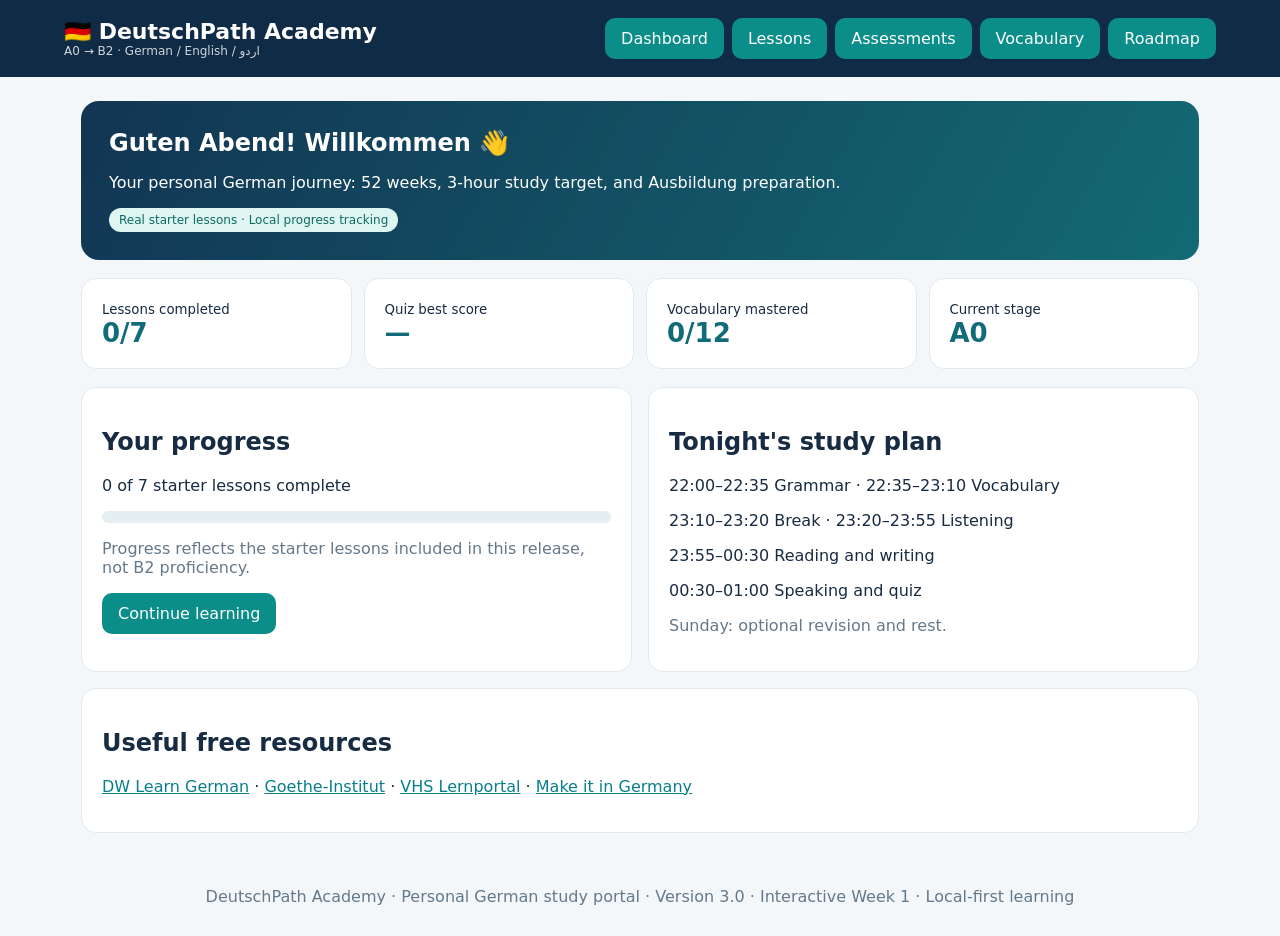
==== index.html @ 5d455af6 "Add files via upload Upgrade DeutschPath Academy to Version 3.0" ====
<!doctype html><html lang="en"><head><meta charset="UTF-8"><meta name="viewport" content="width=device-width,initial-scale=1"><meta name="theme-color" content="#102b46"><title>DeutschPath Academy</title><link rel="manifest" href="manifest.webmanifest"><style>
:root{font-family:Inter,system-ui,Arial,sans-serif;color:#172b42;background:#f3f7fa}*{box-sizing:border-box}body{margin:0}header{background:#102b46;color:white;padding:18px 5%;display:flex;justify-content:space-between;align-items:center;gap:12px;flex-wrap:wrap}header b{font-size:22px}nav{display:flex;gap:8px;flex-wrap:wrap}button,select{font:inherit}button{border:0;background:#0b8d89;color:white;border-radius:10px;padding:11px 16px;cursor:pointer}button:hover{filter:brightness(.92)}button.secondary{background:#e7f0f5;color:#173c56}main{max-width:1150px;margin:24px auto;padding:0 16px}.hero{background:linear-gradient(120deg,#123553,#136a74);color:white;padding:28px;border-radius:18px}.hero h1{margin:0 0 8px}.stats{display:grid;grid-template-columns:repeat(4,1fr);gap:12px;margin:18px 0}.stat,.panel{background:white;border:1px solid #e2eaf0;border-radius:15px;padding:20px}.stat strong{font-size:26px;display:block;color:#116b78}.muted{color:#64798b}.layout{display:grid;grid-template-columns:1fr 1fr;gap:16px}.lesson{background:white;padding:20px;border-radius:14px;margin:12px 0;border:1px solid #dce7ec}.lesson.done{border-left:6px solid #10a17f}.tag{display:inline-block;background:#dff5f1;color:#0c6964;border-radius:20px;padding:5px 10px;font-size:12px}.question{border-top:1px solid #dce7ec;padding:16px 0}.option{display:block;margin:7px 0;background:#f0f5f8;padding:10px;border-radius:8px;cursor:pointer}.option input{margin-right:10px}.hidden{display:none}.progress{background:#e5eef1;border-radius:10px;overflow:hidden;height:12px}.progress>div{background:#12a39a;height:100%;transition:width .3s}.cards{display:grid;grid-template-columns:repeat(2,1fr);gap:12px}.card{border:1px solid #dae7ed;border-radius:12px;padding:15px;background:white}footer{text-align:center;padding:30px;color:#64798b}a{color:#087e8c}input[type=text]{padding:10px;border:1px solid #bacbd5;border-radius:8px;width:100%} @media(max-width:700px){.stats{grid-template-columns:repeat(2,1fr)}.layout,.cards{grid-template-columns:1fr}header{padding:15px}nav button{padding:9px}main{margin:12px auto}}

.lesson-card{display:flex;justify-content:space-between;align-items:center;gap:16px;flex-wrap:wrap}.lesson-card p{max-width:680px}.lesson-detail{background:#fff;border:1px solid #dce7ec;border-radius:18px;padding:clamp(16px,3vw,34px);margin-top:18px}.detail-nav{display:flex;gap:10px;justify-content:space-between;flex-wrap:wrap}.learning-tabs{display:flex;gap:8px;flex-wrap:wrap;margin:22px 0}.learning-tabs button{background:#e8f1f4;color:#123553}.learning-tabs button.active{background:#0b8d89;color:#fff}.learning-pane{display:none}.learning-pane.active{display:block}.sound-grid{display:grid;grid-template-columns:repeat(auto-fit,minmax(155px,1fr));gap:12px}.sound-card{border:1px solid #dce7ec;border-radius:12px;padding:15px;background:#f8fbfc}.sound-card h3{font-size:27px;margin:3px 0}.learning-table{width:100%;border-collapse:collapse}.learning-table th,.learning-table td{border-bottom:1px solid #e1ebef;padding:12px;text-align:left}.exercise{border:1px solid #dce7ec;border-radius:12px;padding:16px;margin:14px 0}.exercise.correct{border-color:#13966f;background:#f0faf5}.exercise.incorrect{border-color:#d09b53;background:#fffaf0}.exercise label{display:block;padding:9px;margin-top:6px;background:#f2f6f8;border-radius:8px}.feedback{font-size:14px;margin-top:10px}.writing-box{width:100%;min-height:120px;padding:14px;border:1px solid #b7cad3;border-radius:10px;font:inherit}.status-box{background:#eaf6f4;border-radius:12px;padding:16px;margin:14px 0}.small{font-size:13px}.detail-progress{display:flex;gap:10px;align-items:center;flex-wrap:wrap}button:disabled{opacity:.5;cursor:not-allowed}button:focus-visible,a:focus-visible,input:focus-visible,textarea:focus-visible{outline:3px solid #f2ae4a;outline-offset:2px}
</style></head><body><header><div><b>🇩🇪 DeutschPath Academy</b><div style="font-size:12px;opacity:.8">A0 → B2 · German / English / اردو</div></div><nav><button data-page="dashboard">Dashboard</button><button data-page="lessons">Lessons</button><button data-page="quiz">Assessments</button><button data-page="vocab">Vocabulary</button><button data-page="roadmap">Roadmap</button></nav></header><main><section class="hero"><h1>Guten Abend! Willkommen 👋</h1><p>Your personal German journey: 52 weeks, 3-hour study target, and Ausbildung preparation.</p><span class="tag">Real starter lessons · Local progress tracking</span></section><div class="stats"><div class="stat"><small>Lessons completed</small><strong id="completed">0</strong></div><div class="stat"><small>Quiz best score</small><strong id="score">—</strong></div><div class="stat"><small>Vocabulary mastered</small><strong id="words">0</strong></div><div class="stat"><small>Current stage</small><strong>A0</strong></div></div><section id="dashboard" class="page"><div class="layout"><div class="panel"><h2>Your progress</h2><p id="progressLabel"></p><div class="progress"><div id="progressBar"></div></div><p class="muted">Progress reflects the starter lessons included in this release, not B2 proficiency.</p><button data-page="lessons">Continue learning</button></div><div class="panel"><h2>Tonight's study plan</h2><p>22:00–22:35 Grammar · 22:35–23:10 Vocabulary</p><p>23:10–23:20 Break · 23:20–23:55 Listening</p><p>23:55–00:30 Reading and writing</p><p>00:30–01:00 Speaking and quiz</p><p class="muted">Sunday: optional revision and rest.</p></div></div><div class="panel" style="margin-top:16px"><h2>Useful free resources</h2><p><a href="https://learngerman.dw.com/" target="_blank" rel="noopener">DW Learn German</a> · <a href="https://www.goethe.de/" target="_blank" rel="noopener">Goethe-Institut</a> · <a href="https://deutsch.vhs-lernportal.de/" target="_blank" rel="noopener">VHS Lernportal</a> · <a href="https://www.make-it-in-germany.com/en/" target="_blank" rel="noopener">Make it in Germany</a></p></div></section><section id="lessons" class="page hidden"><h2>Starter course · A0</h2><p class="muted">Seven interactive Week 1 lessons with German–English–Urdu explanations, audio, graded practice and writing assignments.</p><div id="lessonList"></div></section><section id="day1" class="page hidden"><div id="day1Content"></div></section><section id="quiz" class="page hidden"><div class="panel"><h2>A0 checkpoint assessment</h2><p>Choose an answer for each question. The platform grades your answers and saves your best result locally.</p><div id="quizList"></div><button id="grade">Grade assessment</button><p id="result" role="status"></p></div></section><section id="vocab" class="page hidden"><h2>Vocabulary flashcards</h2><p>Mark words mastered as you practice. Your progress is saved on this device.</p><div id="vocabList" class="cards"></div></section><section id="roadmap" class="page hidden"><h2>52-week learning roadmap</h2><p class="muted">This is a planned syllabus. Only the seven Week 1 A0 lessons are implemented in this starter release.</p><div id="roadmapList" class="cards"></div><div class="panel" style="margin-top:16px"><h3>Export / import progress</h3><button id="export">Download progress backup</button> <label class="secondary">Restore backup <input id="import" type="file" accept="application/json"></label><p class="muted">No account or cloud sync yet. Use backups to move progress between devices.</p></div></section></main><footer>DeutschPath Academy · Personal German study portal · Version 3.0 · Interactive Week 1 · Local-first learning</footer><script>
const lessons=[
{title:'Alphabet and pronunciation',goal:'Recognize German letters and special sounds.',body:'German has 26 basic letters plus Ä, Ö, Ü and ß. The letter W is pronounced approximately like English V; V often sounds like F. Practice: A (ah), B (beh), C (tseh), D (deh).',examples:[['Äpfel','Apples','سیب'],['Straße','Street','سڑک'],['Über','Over / about','کے بارے میں']],task:'Read each word aloud five times. Write Ä, Ö, Ü and ß.'},
{title:'Greetings and introductions',goal:'Greet someone and introduce yourself.',body:'Use Guten Morgen in the morning, Guten Tag during the day, and Guten Abend in the evening. Ich heiße means “my name is”. Wie heißen Sie? is a polite way to ask someone’s name.',examples:[['Guten Morgen!','Good morning!','صبح بخیر'],['Ich heiße Ahmad.','My name is Ahmad.','میرا نام احمد ہے'],['Wie geht es Ihnen?','How are you? (formal)','آپ کیسے ہیں؟']],task:'Write a four-line dialogue using a greeting, name and farewell.'},
{title:'Numbers 0–20',goal:'Understand and say basic numbers.',body:'German numbers: null 0, eins 1, zwei 2, drei 3, vier 4, fünf 5, sechs 6, sieben 7, acht 8, neun 9, zehn 10, elf 11, zwölf 12, dreizehn 13, vierzehn 14, fünfzehn 15, sechzehn 16, siebzehn 17, achtzehn 18, neunzehn 19, zwanzig 20.',examples:[['eins','One','ایک'],['zehn','Ten','دس'],['zwanzig','Twenty','بیس']],task:'Count from zero to twenty aloud and write five random numbers in German.'},
{title:'Personal pronouns and sein',goal:'Form simple statements using “to be”.',body:'Pronouns: ich (I), du (you informal), er (he), sie (she), es (it), wir (we), ihr (you plural informal), sie (they), Sie (you formal). Sein: ich bin, du bist, er/sie/es ist, wir sind, ihr seid, sie/Sie sind.',examples:[['Ich bin Student.','I am a student.','میں طالب علم ہوں'],['Du bist hier.','You are here.','تم یہاں ہو'],['Wir sind bereit.','We are ready.','ہم تیار ہیں']],task:'Write six sentences with different forms of sein.'},
{title:'Haben and simple sentences',goal:'Use haben to describe possession.',body:'Haben: ich habe, du hast, er/sie/es hat, wir haben, ihr habt, sie/Sie haben. In a normal statement, the conjugated verb usually occupies the second position.',examples:[['Ich habe ein Buch.','I have a book.','میرے پاس ایک کتاب ہے'],['Wir haben Zeit.','We have time.','ہمارے پاس وقت ہے'],['Hast du einen Stift?','Do you have a pen?','کیا تمہارے پاس قلم ہے؟']],task:'Describe five things you have. Then turn two statements into questions.'},
{title:'Basic questions and daily practice',goal:'Ask basic questions and respond.',body:'Wer = who; Was = what; Wo = where; Woher = from where; Wie = how. In a W-question the question word comes first and the conjugated verb usually second.',examples:[['Wo wohnst du?','Where do you live?','تم کہاں رہتے ہو؟'],['Ich wohne in Pakistan.','I live in Pakistan.','میں پاکستان میں رہتا ہوں'],['Woher kommst du?','Where are you from?','تم کہاں سے ہو؟']],task:'Record yourself answering five questions. Write your answers and review them.'}
];
const words=[['Hallo','Hello','ہیلو'],['Danke','Thank you','شکریہ'],['Bitte','Please / you’re welcome','براہ کرم'],['Ja','Yes','ہاں'],['Nein','No','نہیں'],['Buch','Book','کتاب'],['Wasser','Water','پانی'],['Haus','House','گھر'],['Familie','Family','خاندان'],['Arbeit','Work','کام'],['Heute','Today','آج'],['Morgen','Tomorrow / morning','کل / صبح']];
const questions=[['What does “Guten Abend” mean?',['Good morning','Good evening','Good night'],1],['What is “Ich bin” in English?',['I have','I am','You are'],1],['Which word means “where”?',['Wo','Wer','Wie'],0],['What is the German word for twenty?',['zwölf','zehn','zwanzig'],2],['Choose the correct form: Wir ___ Zeit.',['hat','haben','hast'],1],['What does “Danke” mean?',['Please','Thank you','Goodbye'],1],['Which is the polite “you”?',['du','ihr','Sie'],2],['What is “Buch”?',['Book','Water','House'],0],['Choose the correct form: Du ___ hier.',['bist','bin','sind'],0],['What does “Woher kommst du?” ask?',['Your age','Your origin','Your name'],1]];
const roadmap=[['A0','Weeks 1–2','Sounds, alphabet, greetings, numbers'],['A1','Weeks 3–12','Present tense, cases, routine conversations'],['A2','Weeks 13–24','Past tense, dative, daily independence'],['B1','Weeks 25–38','Complex clauses, opinions, workplace German'],['B2','Weeks 39–52','Argumentation, formal language, mock exams']];
const KEY='deutschpath-progress-v1';let state;try{state=JSON.parse(localStorage.getItem(KEY))||{}}catch{state={}};state.done=Array.isArray(state.done)?state.done:[];state.mastered=Array.isArray(state.mastered)?state.mastered:[];state.best=Number(state.best)||0;function save(){localStorage.setItem(KEY,JSON.stringify(state));renderStats()};function renderStats(){document.getElementById('completed').textContent=state.done.length+'/'+lessons.length;document.getElementById('score').textContent=state.best?state.best+'%':'—';document.getElementById('words').textContent=state.mastered.length+'/'+words.length;document.getElementById('progressLabel').textContent=state.done.length+' of '+lessons.length+' starter lessons complete';document.getElementById('progressBar').style.width=(state.done.length/lessons.length*100)+'%'};
function show(page){document.querySelectorAll('.page').forEach(el=>el.classList.toggle('hidden',el.id!==page));window.scrollTo(0,0)}document.querySelectorAll('[data-page]').forEach(b=>b.addEventListener('click',()=>show(b.dataset.page)));
function speakGerman(text,slow=false){if(!('speechSynthesis'in window)){alert('German speech is unavailable in this browser. Try Chrome or Edge.');return}speechSynthesis.cancel();let u=new SpeechSynthesisUtterance(text);u.lang='de-DE';u.rate=slow?.65:.85;let voices=speechSynthesis.getVoices();let german=voices.find(v=>v.lang.toLowerCase().startsWith('de'));if(german)u.voice=german;speechSynthesis.speak(u)}
function bindSpeak(root=document){root.querySelectorAll('[data-speak]').forEach(b=>b.onclick=()=>speakGerman(b.dataset.speak,b.dataset.slow==='1'))}
function renderLessons(){document.getElementById('lessonList').innerHTML=lessons.map((l,i)=>`<article class="lesson lesson-card ${state.done.includes(i)?'done':''}"><div><span class="tag">Day ${i+1}</span><h3>${l.title}</h3><p class="muted">${l.goal}</p><span class="small">${state.done.includes(i)?'✓ Completed':'Not yet completed'}</span></div><button class="open-lesson" data-id="${i}">${'Open interactive lesson'} →</button></article>`).join('');document.querySelectorAll('.open-lesson').forEach(b=>b.onclick=()=>openLesson(Number(b.dataset.id)))}
function openLesson(i){if(i===0){renderDay1();show('day1');return}renderExpandedLesson(i)}
// Week 1 expanded lessons: content, listening, practice and writing.
lessons.push({title:'Week 1 review and mini-exam',goal:'Consolidate alphabet, greetings, numbers, sein, haben and basic questions.',body:'Review all six lessons and test your ability to introduce yourself, count and form simple German questions.',examples:[['Guten Tag! Ich heiße Ahmad.','Good day! My name is Ahmad.','سلام! میرا نام احمد ہے۔'],['Ich bin in Pakistan.','I am in Pakistan.','میں پاکستان میں ہوں۔'],['Ich habe zwei Bücher.','I have two books.','میرے پاس دو کتابیں ہیں۔']],task:'Write an eight-line self-introduction in German and explain two grammar rules.'});
const weekData={
1:{de:'Begrüßungen und Vorstellung',ur:'سلام اور اپنا تعارف',sections:[['Greetings by time','Use Guten Morgen in the morning, Guten Tag during the day, and Guten Abend in the evening. Hallo is informal. Auf Wiedersehen is a formal goodbye.','صبح کے لیے Guten Morgen، دن میں Guten Tag اور شام میں Guten Abend استعمال کریں۔'],['Introducing yourself','Ich heiße Ahmad. means My name is Ahmad. Ich bin Ahmad. means I am Ahmad. Wie heißen Sie? is formal; Wie heißt du? is informal.','Ich heiße کے ذریعے اپنا نام بتائیں۔ Sie رسمی اور du غیر رسمی خطاب ہے۔'],['Mini-dialogue','A: Guten Tag! Wie heißen Sie? B: Ich heiße Ahmad. Und Sie? A: Ich heiße Sara. Auf Wiedersehen!','مکالمہ بلند آواز سے پڑھیں اور اپنے نام کے ساتھ دوبارہ بولیں۔']],samples:[['Guten Morgen!','Good morning!','صبح بخیر'],['Guten Tag!','Good day!','آداب'],['Guten Abend!','Good evening!','شام بخیر'],['Hallo!','Hello!','ہیلو'],['Ich heiße Ahmad.','My name is Ahmad.','میرا نام احمد ہے۔'],['Wie heißen Sie?','What is your name? (formal)','آپ کا نام کیا ہے؟'],['Wie heißt du?','What is your name? (informal)','تمہارا نام کیا ہے؟'],['Auf Wiedersehen!','Goodbye!','خدا حافظ']],questions:[['Which greeting is suitable in the evening?',['Guten Morgen','Guten Abend','Gute Nacht'],1,'Guten Abend is an evening greeting.'],['Which phrase means “My name is…”?',['Ich heiße…','Ich habe…','Wo wohnst du?'],0,'Ich heiße introduces your name.'],['Which is the formal “you”?',['du','ihr','Sie'],2,'Sie is formal and capitalized.'],['Which phrase is a formal goodbye?',['Auf Wiedersehen','Guten Morgen','Danke'],0,'Auf Wiedersehen is a common formal goodbye.'],['What does “Hallo” mean?',['Thank you','Hello','Please'],1,'Hallo means hello.'],['How do you ask a friend their name?',['Wie heißt du?','Wie heißen Sie?','Woher kommen Sie?'],0,'Du is the informal singular form.'],['Which greeting is appropriate in the morning?',['Guten Abend','Guten Morgen','Auf Wiedersehen'],1,'Morgen means morning.'],['What does “Und Sie?” mean?',['And you? (formal)','Where are you?','Who is she?'],0,'Und Sie? politely returns a question.']]},
2:{de:'Zahlen von null bis zwanzig',ur:'صفر سے بیس تک گنتی',sections:[['Numbers 0–10','null, eins, zwei, drei, vier, fünf, sechs, sieben, acht, neun, zehn. Read each word and listen carefully.','صفر سے دس تک الفاظ یاد کریں اور ہر لفظ پانچ بار بولیں۔'],['Numbers 11–20','elf, zwölf, dreizehn, vierzehn, fünfzehn, sechzehn, siebzehn, achtzehn, neunzehn, zwanzig. Note sechzehn and siebzehn omit part of sechs/sieben.','گیارہ سے بیس تک گنتی یاد کریں؛ sechzehn اور siebzehn کی املا پر توجہ دیں۔'],['Using numbers','Ich habe zwei Bücher. (I have two books.) Ich bin zwanzig Jahre alt. (I am twenty years old.) Do not use the age example as a statement about your own age.','اعداد کو جملوں میں استعمال کریں، مثلاً دو کتابیں۔']],samples:[['null','zero','صفر'],['eins','one','ایک'],['zwei','two','دو'],['drei','three','تین'],['fünf','five','پانچ'],['zehn','ten','دس'],['zwölf','twelve','بارہ'],['sechzehn','sixteen','سولہ'],['siebzehn','seventeen','سترہ'],['zwanzig','twenty','بیس']],questions:[['What is German for zero?',['null','eins','zehn'],0,'Null is zero.'],['What is German for two?',['drei','zwei','vier'],1,'Zwei is two.'],['What does zwölf mean?',['eleven','twelve','twenty'],1,'Zwölf means twelve.'],['Which is German for sixteen?',['sechszehn','sechzehn','siebzehn'],1,'The correct spelling is sechzehn.'],['Which is German for seventeen?',['siebzehn','siebenzehn','sechzehn'],0,'The correct spelling is siebzehn.'],['What does fünf mean?',['four','five','six'],1,'Fünf means five.'],['Which word means twenty?',['zwölf','zwanzig','zehn'],1,'Zwanzig means twenty.'],['What does “Ich habe zwei Bücher” mean?',['I have two books','I am two years old','I see two books'],0,'Zwei means two and habe means have.']]},
3:{de:'Personalpronomen und sein',ur:'ضمائر اور فعل sein',sections:[['Personal pronouns','ich = I, du = you (informal singular), er = he, sie = she, es = it, wir = we, ihr = you (informal plural), sie = they, Sie = you (formal).','ich میں، du تم، er وہ (مذکر)، sie وہ (مونث)، wir ہم، Sie آپ (رسمی)۔'],['Conjugating sein','ich bin, du bist, er/sie/es ist, wir sind, ihr seid, sie/Sie sind. The verb changes according to the subject.','sein کا مطلب ہونا ہے؛ فاعل بدلنے پر فعل کی شکل بھی بدلتی ہے۔'],['Word order','In a normal statement the conjugated verb usually comes second: Ich bin hier. Wir sind bereit. In yes/no questions the verb comes first: Bist du hier?','عام جملے میں فعل عموماً دوسری جگہ اور ہاں/نہیں کے سوال میں پہلے آتا ہے۔']],samples:[['Ich bin hier.','I am here.','میں یہاں ہوں۔'],['Du bist bereit.','You are ready.','تم تیار ہو۔'],['Er ist Student.','He is a student.','وہ طالب علم ہے۔'],['Sie ist Lehrerin.','She is a teacher.','وہ استانی ہے۔'],['Wir sind hier.','We are here.','ہم یہاں ہیں۔'],['Ihr seid müde.','You (plural) are tired.','تم سب تھکے ہوئے ہو۔'],['Sie sind freundlich.','You are friendly. (formal)','آپ خوش اخلاق ہیں۔']],questions:[['Ich ___ hier.',['bist','bin','sind'],1,'Ich takes bin.'],['Du ___ müde.',['bist','ist','bin'],0,'Du takes bist.'],['Wir ___ bereit.',['sind','seid','ist'],0,'Wir takes sind.'],['Ihr ___ hier.',['sind','seid','bist'],1,'Ihr takes seid.'],['Er ___ Student.',['bin','bist','ist'],2,'Er takes ist.'],['What does “ich” mean?',['I','you','we'],0,'Ich means I.'],['Which is formal you?',['Sie','du','ihr'],0,'Capitalized Sie is formal you.'],['Which is correct?',['Ich bist hier.','Ich bin hier.','Ich sind hier.'],1,'Ich bin is the correct conjugation.']]},
4:{de:'Haben und einfache Sätze',ur:'فعل haben اور آسان جملے',sections:[['Conjugating haben','ich habe, du hast, er/sie/es hat, wir haben, ihr habt, sie/Sie haben. Haben means to have.','haben کا مطلب پاس ہونا ہے: ich habe = میرے پاس ہے؛ du hast = تمہارے پاس ہے۔'],['Objects and articles','Ich habe ein Buch. (I have a book.) Ich habe einen Stift. (I have a pen.) Masculine ein changes to einen in the accusative.','Buch کے ساتھ ein جبکہ Stift کے ساتھ einen استعمال ہوتا ہے کیونکہ Stift مذکر ہے۔'],['Yes/no questions','Hast du Zeit? (Do you have time?) Haben Sie ein Buch? (Do you have a book? formal). Put the conjugated verb first.','ہاں یا نہیں کے سوال میں فعل پہلے آتا ہے: Hast du Zeit?']],samples:[['Ich habe ein Buch.','I have a book.','میرے پاس کتاب ہے۔'],['Du hast Zeit.','You have time.','تمہارے پاس وقت ہے۔'],['Er hat ein Auto.','He has a car.','اس کے پاس گاڑی ہے۔'],['Wir haben Wasser.','We have water.','ہمارے پاس پانی ہے۔'],['Ihr habt Bücher.','You all have books.','تم سب کے پاس کتابیں ہیں۔'],['Hast du einen Stift?','Do you have a pen?','کیا تمہارے پاس قلم ہے؟'],['Haben Sie Zeit?','Do you have time? (formal)','کیا آپ کے پاس وقت ہے؟']],questions:[['Ich ___ ein Buch.',['hast','habe','hat'],1,'Ich takes habe.'],['Du ___ Zeit.',['hast','hat','haben'],0,'Du takes hast.'],['Er ___ ein Auto.',['habe','hat','habt'],1,'Er takes hat.'],['Wir ___ Wasser.',['haben','habt','hat'],0,'Wir takes haben.'],['Ihr ___ Bücher.',['haben','habt','hast'],1,'Ihr takes habt.'],['Which asks “Do you have time?”',['Du hast Zeit.','Hast du Zeit?','Zeit du hast?'],1,'Yes/no questions begin with the conjugated verb.'],['Which article fits: einen ___?',['Buch','Stift','Wasser'],1,'Stift is masculine; accusative einen Stift.'],['What does haben mean?',['to be','to have','to live'],1,'Haben means to have.']]},
5:{de:'W-Fragen und Alltag',ur:'سوالیہ الفاظ اور روزمرہ گفتگو',sections:[['Question words','Wer = who; Was = what; Wo = where; Woher = from where; Wie = how. W-questions start with the question word.','Wer کون، Was کیا، Wo کہاں، Woher کہاں سے، Wie کیسے۔'],['Question word order','Wo wohnst du? (Where do you live?) Woher kommst du? (Where do you come from?) The conjugated verb normally follows the question word.','سوالیہ لفظ کے بعد عموماً فعل آتا ہے، پھر فاعل: Wo wohnst du?'],['Short answers','Ich wohne in Pakistan. Ich komme aus Pakistan. Mir geht es gut. Use wohnen for residence and kommen aus for origin.','رہائش کے لیے wohnen اور تعلق/اصل کے لیے kommen aus استعمال کریں۔']],samples:[['Wer bist du?','Who are you?','تم کون ہو؟'],['Was ist das?','What is that?','یہ کیا ہے؟'],['Wo wohnst du?','Where do you live?','تم کہاں رہتے ہو؟'],['Woher kommst du?','Where are you from?','تم کہاں سے ہو؟'],['Wie geht es dir?','How are you? (informal)','تم کیسے ہو؟'],['Ich wohne in Pakistan.','I live in Pakistan.','میں پاکستان میں رہتا ہوں۔'],['Ich komme aus Pakistan.','I come from Pakistan.','میرا تعلق پاکستان سے ہے۔'],['Mir geht es gut.','I am well.','میں خیریت سے ہوں۔']],questions:[['Which means “where”?',['Wer','Wo','Wie'],1,'Wo means where.'],['Which means “who”?',['Wer','Was','Woher'],0,'Wer means who.'],['Which asks about origin?',['Wo wohnst du?','Woher kommst du?','Wie geht es dir?'],1,'Woher means from where.'],['Which means “what”?',['Was','Wer','Wie'],0,'Was means what.'],['Which is the correct question?',['Wo du wohnst?','Wo wohnst du?','Wohnst wo du?'],1,'Question word, verb, then subject.'],['What does wohnen mean?',['to come','to live','to have'],1,'Wohnen means to live/reside.'],['Which answers “Woher kommst du?”',['Ich komme aus Pakistan.','Ich habe ein Buch.','Ich bin müde.'],0,'Kommen aus expresses origin.'],['What does “Mir geht es gut” mean?',['I am well','I am hungry','I live here'],0,'This is a common response to how are you.']]},
6:{de:'Wiederholung und Wochenprüfung',ur:'ہفتہ وار دہرائی اور امتحان',sections:[['Week 1 review','Review letters Ä Ö Ü ß, greetings, numbers 0–20, pronouns, sein, haben and W-questions. Revisit any previous lesson where your score was below 75%.','پہلے چھ دن کے تمام اہم موضوعات دہرائیں اور مشکل حصوں کی دوبارہ مشق کریں۔'],['Self-introduction','Practice: Guten Tag. Ich heiße Ahmad. Ich komme aus Pakistan. Ich lerne Deutsch. Wie heißen Sie? Adapt the name and origin to your own facts.','اپنا تعارف جرمن میں بولنے اور لکھنے کی مشق کریں۔'],['Learning reflection','Explain one sound rule, count from zero to twenty, ask three W-questions and make three sentences using sein and haben.','ایک تلفظ کا اصول، گنتی، تین سوالات اور sein/haben کے جملے تیار کریں۔']],samples:[['Guten Tag!','Good day!','آداب'],['Ich lerne Deutsch.','I am learning German.','میں جرمن سیکھ رہا ہوں۔'],['Ich bin bereit.','I am ready.','میں تیار ہوں۔'],['Ich habe Zeit.','I have time.','میرے پاس وقت ہے۔'],['Wie heißen Sie?','What is your name? (formal)','آپ کا نام کیا ہے؟'],['Woher kommst du?','Where are you from?','تم کہاں سے ہو؟'],['zwanzig','twenty','بیس'],['Straße','street','سڑک']],questions:[['Which character is Eszett?',['Ü','ß','Ä'],1,'ß is Eszett.'],['What is “Good evening”?',['Guten Abend','Guten Morgen','Auf Wiedersehen'],0,'Guten Abend means good evening.'],['What is 20 in German?',['zwölf','zwanzig','zehn'],1,'Zwanzig means twenty.'],['Ich ___ hier.',['bist','bin','ist'],1,'Ich bin is correct.'],['Wir ___ Zeit.',['hat','haben','hast'],1,'Wir haben is correct.'],['Which means “from where”?',['Wo','Woher','Wer'],1,'Woher means from where.'],['What does “Ich lerne Deutsch” mean?',['I speak English','I learn German','I have a book'],1,'Lernen means to learn.'],['Which is formal “What is your name?”',['Wie heißen Sie?','Wie heißt du?','Wo wohnst du?'],0,'Wie heißen Sie? is formal.']]}
};
function safeText(t){return String(t).replace(/[&<>"']/g,c=>({'&':'&amp;','<':'&lt;','>':'&gt;','"':'&quot;',"'":'&#39;'}[c]))}
function renderExpandedLesson(i){let l=lessons[i],c=weekData[i],d=state['week1day'+(i+1)]||(state['week1day'+(i+1)]={});
const root=document.getElementById('day1Content');root.innerHTML=`<div class="detail-nav"><button class="secondary" id="backLessons">← All lessons</button><span class="tag">A0 · Week 1 · Day ${i+1}</span></div><div class="lesson-detail"><span class="tag">Interactive lesson · approximately 45–75 minutes</span><h1>${safeText(c.de)}</h1><p class="muted">${safeText(l.title)} · <span lang="ur" dir="rtl">${safeText(c.ur)}</span></p><p><b>Learning objective:</b> ${safeText(l.goal)}</p><p id="dayStatus" class="tag">${state.done.includes(i)?'✓ Previously marked complete':'Lesson in progress'}</p><div class="learning-tabs" role="tablist"><button data-wtab="learn">1. Learn</button><button data-wtab="listen">2. Listen</button><button data-wtab="practice">3. Practice</button><button data-wtab="write">4. Write</button><button data-wtab="results">5. Results</button></div>
<section class="learning-pane" id="w-learn"><h2>Learn · Lernen · سیکھیں</h2>${c.sections.map(([h,en,ur])=>`<div class="sound-card" style="margin-bottom:14px"><h3 style="font-size:19px">${safeText(h)}</h3><p>${safeText(en)}</p><p lang="ur" dir="rtl">${safeText(ur)}</p></div>`).join('')}<button data-next-w="listen">Continue to listening →</button></section>
<section class="learning-pane" id="w-listen"><h2>Listen and repeat · Hören und sprechen</h2><p>Use the German voice buttons. Repeat each word or sentence three times. Voice availability depends on your browser and operating system.</p><div class="sound-grid">${c.samples.map(([de,en,ur])=>`<div class="sound-card"><h3 style="font-size:19px">${safeText(de)}</h3><p>${safeText(en)}</p><p lang="ur" dir="rtl">${safeText(ur)}</p><button class="secondary" data-speak="${safeText(de)}">🔊 Listen</button> <button class="secondary" data-speak="${safeText(de)}" data-slow="1">Slow</button></div>`).join('')}</div><div class="status-box"><b>Speaking task:</b> Record yourself on your phone or speak aloud using at least four examples. This task is self-practice; no automatic pronunciation grade is claimed.</div><button data-next-w="practice">Continue to practice →</button></section>
<section class="learning-pane" id="w-practice"><h2>Knowledge check · Übung</h2><p>Answer all eight questions. A minimum of 6/8 is needed to complete this lesson.</p>${c.questions.map((q,j)=>`<div class="exercise" id="wex${j}"><b>${j+1}. ${safeText(q[0])}</b>${q[1].map((option,k)=>`<label><input type="radio" name="wq${j}" value="${k}"> ${safeText(option)}</label>`).join('')}<div class="feedback" id="wfb${j}" role="status"></div></div>`).join('')}<button id="gradeWeek">Check my answers</button><p id="weekGradeResult" role="status"></p><button class="secondary" data-next-w="write">Continue to writing →</button></section>
<section class="learning-pane" id="w-write"><h2>Writing assignment · Schreiben · تحریری مشق</h2><p><b>Your task:</b> ${safeText(l.task)}</p><p lang="ur" dir="rtl">اپنے الفاظ میں جواب لکھیں۔ کم از کم 30 حروف لکھنا ضروری ہے۔</p><label for="weekWriting">Your written response</label><textarea id="weekWriting" class="writing-box" placeholder="Write German sentences here; you may add English or Urdu notes."></textarea><p class="muted small">Autosaved locally. Your writing is not automatically assessed for correctness.</p><button id="saveWeekWriting">Save assignment</button><p id="weekWritingStatus" role="status"></p><button class="secondary" data-next-w="results">Review results →</button></section>
<section class="learning-pane" id="w-results"><h2>Results and progress</h2><div id="weekSummary" class="status-box"></div><p>Completion requires 6/8 or better and at least 30 characters of saved writing. A previously completed lesson stays completed, including progress imported from Version 2.0.</p><button id="finishWeek">Complete lesson</button> <button class="secondary" id="nextWeek">${i<6?'Next lesson →':'← Back to lessons'}</button><p id="weekFinishMessage" role="status"></p></section></div>`;
root.querySelector('#backLessons').onclick=()=>show('lessons');
function tab(name){root.querySelectorAll('.learning-pane').forEach(el=>el.classList.toggle('active',el.id==='w-'+name));root.querySelectorAll('[data-wtab]').forEach(el=>el.classList.toggle('active',el.dataset.wtab===name));if(name==='results')summary();window.scrollTo(0,0)}
root.querySelectorAll('[data-wtab]').forEach(b=>b.onclick=()=>tab(b.dataset.wtab));root.querySelectorAll('[data-next-w]').forEach(b=>b.onclick=()=>tab(b.dataset.nextW));bindSpeak(root);
const writing=root.querySelector('#weekWriting');writing.value=d.writing||'';let timer;writing.oninput=()=>{clearTimeout(timer);timer=setTimeout(()=>{d.writing=writing.value;save();root.querySelector('#weekWritingStatus').textContent='Draft saved automatically.'},350)};root.querySelector('#saveWeekWriting').onclick=()=>{d.writing=writing.value;save();root.querySelector('#weekWritingStatus').textContent='✓ Assignment saved.'};
root.querySelector('#gradeWeek').onclick=()=>{let answered=0,correct=0;c.questions.forEach((q,j)=>{const selected=root.querySelector(`input[name="wq${j}"]:checked`),fb=root.querySelector('#wfb'+j),box=root.querySelector('#wex'+j);box.classList.remove('correct','incorrect');if(!selected){fb.textContent='Choose an answer.';return}answered++;const ok=Number(selected.value)===q[2];if(ok)correct++;box.classList.add(ok?'correct':'incorrect');fb.textContent=(ok?'✓ Correct. ':'Not quite. Correct: '+q[1][q[2]]+'. ')+q[3]});if(answered<8){root.querySelector('#weekGradeResult').textContent=`Please answer all eight questions (${answered}/8 answered).`;return}d.attempts=Array.isArray(d.attempts)?d.attempts:[];d.attempts.push({score:correct,date:new Date().toISOString()});d.best=Math.max(Number(d.best)||0,correct);save();root.querySelector('#weekGradeResult').textContent=`Score: ${correct}/8 · Best: ${d.best}/8. ${correct>=6?'Threshold reached.':'Review and retry.'}`};
function summary(){root.querySelector('#weekSummary').innerHTML=`<b>Best assessment:</b> ${Number(d.best)||0}/8<br><b>Saved writing:</b> ${(d.writing||'').trim().length} characters<br><b>Attempts:</b> ${(d.attempts||[]).length}<br><b>Completion:</b> ${state.done.includes(i)?'Completed':'Not completed'}`;root.querySelector('#finishWeek').disabled=state.done.includes(i)||Number(d.best)<6||(d.writing||'').trim().length<30}
root.querySelector('#finishWeek').onclick=()=>{if(Number(d.best)<6||(d.writing||'').trim().length<30)return;state.done=[...new Set([...state.done,i])];d.completedAt=new Date().toISOString();save();renderLessons();root.querySelector('#dayStatus').textContent='✓ Completed';root.querySelector('#weekFinishMessage').textContent='✓ Lesson completed!';summary()};root.querySelector('#nextWeek').onclick=()=>i<6?openLesson(i+1):show('lessons');tab('learn');show('day1')}

const day1Questions=[
{q:'Which character represents the German sharp S?',options:['Ä','ß','Ü'],a:1,why:'ß is called Eszett (or scharfes S). It commonly represents a voiceless s sound.'},
{q:'Which is the usual German pronunciation of the letter W in words?',options:['Like English V','Like English W','Like English J'],a:0,why:'German W usually sounds like the English V, as in Wasser.'},
{q:'Which of these is a German umlaut letter?',options:['Ç','Ö','Ñ'],a:1,why:'Ä, Ö and Ü are the three German umlaut letters.'},
{q:'How is the letter Z generally pronounced in German words?',options:['Like English Z','Like ts in cats','Always silent'],a:1,why:'German Z is normally pronounced /ts/, as in Zeit.'},
{q:'Which word means street?',options:['Straße','Äpfel','Über'],a:0,why:'Straße means street; it contains ß.'},
{q:'Which word contains the letter Ü?',options:['Haus','Über','Buch'],a:1,why:'Über starts with Ü and can mean over or about depending on context.'},
{q:'Which German word begins with the vowel sound /a/?',options:['Apfel','Zeit','Wasser'],a:0,why:'Apfel starts with A. Its first vowel is /a/.'},
{q:'Which statement about German V is correct?',options:['It always sounds like English V','It often sounds like English F in native words','It is always silent'],a:1,why:'In many native German words, V sounds like /f/; loanwords can differ.'}
];
function renderDay1(){state.day1=state.day1||{};let d=state.day1;document.getElementById('day1Content').innerHTML=`<div class="detail-nav"><button class="secondary" id="backLessons">← All lessons</button><span class="tag">A0 · Week 1 · Day 1</span></div><div class="lesson-detail"><span class="tag">Full interactive lesson · 60–90 min</span><h1>Das Alphabet und die Aussprache</h1><p class="muted">German Alphabet & Pronunciation · جرمن حروفِ تہجی اور تلفظ</p><p>Learn to recognize the 26 basic German letters, Ä/Ö/Ü, ß and several important sound patterns. Practice by listening, reading, answering questions and writing.</p><div class="detail-progress"><span id="day1Status" class="tag"></span><span class="muted small">Progress is stored in this browser.</span></div><div class="learning-tabs" role="tablist" aria-label="Day 1 learning sections"><button data-tab="theory" class="active">1. Learn</button><button data-tab="sounds">2. Listen</button><button data-tab="practice">3. Practice</button><button data-tab="writing">4. Write</button><button data-tab="finish">5. Results</button></div>
<section id="tab-theory" class="learning-pane active"><h2>1. German alphabet · Das Alphabet</h2><p>German uses the same 26 basic Latin letters as English, plus three umlaut letters (Ä, Ö, Ü) and ß (Eszett). German letter names are not always the same as English letter names.</p><p lang="ur" dir="rtl">جرمن زبان میں انگریزی کی طرح 26 بنیادی حروف ہیں۔ اس کے علاوہ Ä، Ö، Ü اور ß بھی استعمال ہوتے ہیں۔ جرمن حروف کی آوازیں انگریزی سے مختلف ہو سکتی ہیں۔</p><div class="status-box"><b>Remember:</b> A letter's <i>name</i> is not necessarily the sound it makes inside a word. Listen to whole words as well as letter names.</div><div class="sound-grid" id="alphabetGrid"></div><h2>2. Special letters</h2><table class="learning-table"><thead><tr><th>Letter</th><th>English explanation</th><th>اردو وضاحت</th></tr></thead><tbody><tr><td><b>Ä ä</b></td><td>Often similar to the vowel in English “bed”, depending on word and accent.</td><td lang="ur" dir="rtl">عموماً انگریزی لفظ bed کے حرفِ علت جیسی آواز۔</td></tr><tr><td><b>Ö ö</b></td><td>Rounded front vowel: say an “e”-like vowel with rounded lips.</td><td lang="ur" dir="rtl">ہونٹ گول رکھ کر سامنے کی طرف سے آواز نکالیں۔</td></tr><tr><td><b>Ü ü</b></td><td>Rounded front vowel: shape the tongue for “ee” and round your lips.</td><td lang="ur" dir="rtl">زبان سے ای کی آواز بنائیں اور ہونٹ گول کریں۔</td></tr><tr><td><b>ß</b></td><td>Eszett: generally pronounced like an unvoiced “s”; not the English letter B.</td><td lang="ur" dir="rtl">اسے ایس سیٹ کہتے ہیں؛ اس کی آواز عام طور پر س جیسی ہے۔</td></tr></tbody></table><h2>3. Useful spelling rules</h2><div class="cards"><div class="sound-card"><b>W → /v/</b><p>Wasser (water). German W usually sounds like English V.</p></div><div class="sound-card"><b>V → often /f/</b><p>Vater (father). Some loanwords use /v/ instead.</p></div><div class="sound-card"><b>Z → /ts/</b><p>Zeit (time). Hear the “ts” sound at the start.</p></div><div class="sound-card"><b>Sch → /ʃ/</b><p>Schule (school). Similar to English “sh”.</p></div><div class="sound-card"><b>Ei → /aɪ/</b><p>mein (my). Similar to English “eye”.</p></div><div class="sound-card"><b>Ie → /iː/</b><p>Liebe (love). A long “ee”-like sound.</p></div></div><p class="muted">These are beginner-friendly generalizations; real pronunciation also depends on surrounding sounds and the word.</p><button data-next="sounds">Continue to listening →</button></section>
<section id="tab-sounds" class="learning-pane"><h2>Listen and repeat · Hören und wiederholen</h2><p>Tap Listen, repeat each word three times, then use the slower playback to hear difficult sounds. Speech is generated by your browser; voice quality depends on the installed German voice.</p><div id="soundWords" class="sound-grid"></div><h3>Optional microphone practice</h3><p class="muted">Try reading <b>Wasser</b> aloud. If supported, your browser will transcribe your speech. This is not a pronunciation accuracy score.</p><button id="micStart" class="secondary">🎙 Try speech recognition</button><p id="micResult" role="status" class="muted"></p><button data-next="practice">Continue to exercises →</button></section>
<section id="tab-practice" class="learning-pane"><h2>Interactive knowledge check</h2><p>Answer all eight questions. You can retry to improve your score; each attempt is recorded locally.</p><div id="day1Exercises"></div><button id="checkDay1">Check my answers</button><p id="exerciseResult" role="status"></p><button data-next="writing" class="secondary">Continue to writing →</button></section>
<section id="tab-writing" class="learning-pane"><h2>Writing and reflection · Schreiben</h2><p><b>Task:</b> Write Ä, Ö, Ü and ß. Then write at least four German example words (such as Äpfel, Öl, Über, Straße) and explain one pronunciation rule in English or Urdu.</p><p lang="ur" dir="rtl">Ä، Ö، Ü اور ß لکھیں، پھر کم از کم چار جرمن الفاظ اور تلفظ کا ایک اصول انگریزی یا اردو میں بیان کریں۔</p><label for="day1Writing"><b>Your written assignment</b></label><textarea id="day1Writing" class="writing-box" placeholder="Ä, Ö, Ü, ß ..."></textarea><p class="muted small">Saved automatically on this device. Writing is not automatically graded.</p><button id="saveWriting">Save writing</button><p id="writingSaved" role="status"></p><button data-next="finish" class="secondary">Review results →</button></section>
<section id="tab-finish" class="learning-pane"><h2>Day 1 progress and completion</h2><div id="day1Summary" class="status-box"></div><p>To mark Day 1 complete, achieve at least 6/8 (75%) on the interactive check and save an assignment of at least 30 characters. This is an internal learning checkpoint, not a certified language examination.</p><button id="completeDay1">Complete Day 1</button><p id="completionMessage" role="status"></p><button class="secondary" id="returnLessons">← Return to lessons</button></section></div>`;
let letters=[['A','a'],['B','be'],['C','tse'],['D','de'],['E','e'],['F','ef'],['G','ge'],['H','ha'],['I','i'],['J','jot'],['K','ka'],['L','el'],['M','em'],['N','en'],['O','o'],['P','pe'],['Q','ku'],['R','er'],['S','es'],['T','te'],['U','u'],['V','fau'],['W','we'],['X','iks'],['Y','ypsilon'],['Z','tset'],['Ä','ä'],['Ö','ö'],['Ü','ü'],['ß','Eszett']];document.getElementById('alphabetGrid').innerHTML=letters.map(([c,name])=>`<div class="sound-card"><h3>${c}</h3><span class="muted small">Letter name: ${name}</span><br><button class="secondary" data-speak="${c==='ß'?'Eszett':name}">🔊 Hear name</button></div>`).join('');let examples=[['Äpfel','apples','سیب'],['Öl','oil','تیل'],['Über','over / about','اوپر / کے بارے میں'],['Straße','street','سڑک'],['Wasser','water','پانی'],['Vater','father','والد'],['Zeit','time','وقت'],['Schule','school','اسکول'],['mein','my','میرا'],['Liebe','love','محبت']];document.getElementById('soundWords').innerHTML=examples.map(([w,en,ur])=>`<div class="sound-card"><h3>${w}</h3><p>${en} · <span lang="ur" dir="rtl">${ur}</span></p><button class="secondary" data-speak="${w}">🔊 Listen</button> <button class="secondary" data-speak="${w}" data-slow="1">Slow</button></div>`).join('');document.getElementById('day1Exercises').innerHTML=day1Questions.map((q,i)=>`<div class="exercise" id="ex${i}"><b>${i+1}. ${q.q}</b>${q.options.map((o,j)=>`<label><input type="radio" name="day1q${i}" value="${j}"> ${o}</label>`).join('')}<div class="feedback" id="fb${i}" aria-live="polite"></div></div>`).join('');document.getElementById('day1Writing').value=d.writing||'';document.getElementById('day1Status').textContent=state.done.includes(0)?'✓ Day 1 completed':'Day 1 in progress';document.getElementById('backLessons').onclick=()=>show('lessons');document.getElementById('returnLessons').onclick=()=>show('lessons');function tab(name){document.querySelectorAll('.learning-pane').forEach(x=>x.classList.toggle('active',x.id==='tab-'+name));document.querySelectorAll('[data-tab]').forEach(x=>x.classList.toggle('active',x.dataset.tab===name));if(name==='finish')summary();window.scrollTo({top:0,behavior:'smooth'})}document.querySelectorAll('[data-tab]').forEach(b=>b.onclick=()=>tab(b.dataset.tab));document.querySelectorAll('[data-next]').forEach(b=>b.onclick=()=>tab(b.dataset.next));bindSpeak(document.getElementById('day1Content'));
document.getElementById('checkDay1').onclick=()=>{let answered=0,correct=0;day1Questions.forEach((q,i)=>{let selected=document.querySelector(`input[name="day1q${i}"]:checked`),box=document.getElementById('ex'+i),fb=document.getElementById('fb'+i);box.classList.remove('correct','incorrect');if(!selected){fb.textContent='Please select an answer.';return}answered++;let ok=Number(selected.value)===q.a;if(ok)correct++;box.classList.add(ok?'correct':'incorrect');fb.textContent=(ok?'✓ Correct. ':'Not quite. Correct answer: '+q.options[q.a]+'. ')+q.why});if(answered!==day1Questions.length){document.getElementById('exerciseResult').textContent=`Answered ${answered}/8. Complete every question to save your result.`;return}d.attempts=Array.isArray(d.attempts)?d.attempts:[];d.attempts.push({score:correct,total:8,date:new Date().toISOString()});d.best=Math.max(Number(d.best)||0,correct);save();document.getElementById('exerciseResult').textContent=`You scored ${correct}/8. Best: ${d.best}/8. ${correct>=6?'Checkpoint threshold met!':'Review feedback and try again.'}`};
let textarea=document.getElementById('day1Writing');let debounce;textarea.oninput=()=>{clearTimeout(debounce);debounce=setTimeout(()=>{d.writing=textarea.value;save();document.getElementById('writingSaved').textContent='Draft saved automatically.'},400)};document.getElementById('saveWriting').onclick=()=>{d.writing=textarea.value;save();document.getElementById('writingSaved').textContent='✓ Assignment saved.'};function summary(){document.getElementById('day1Summary').innerHTML=`<b>Best quiz:</b> ${Number(d.best)||0}/8<br><b>Writing:</b> ${(d.writing||'').trim().length} characters saved<br><b>Attempts:</b> ${(d.attempts||[]).length}<br><b>Status:</b> ${state.done.includes(0)?'Completed':'Not completed'}`;document.getElementById('completeDay1').disabled=state.done.includes(0)||Number(d.best)<6||(d.writing||'').trim().length<30};document.getElementById('completeDay1').onclick=()=>{if(Number(d.best)<6||(d.writing||'').trim().length<30)return;state.done=[...new Set([...state.done,0])];d.completedAt=new Date().toISOString();save();renderLessons();summary();document.getElementById('day1Status').textContent='✓ Day 1 completed';document.getElementById('completionMessage').textContent='✓ Congratulations! Day 1 is complete. You can return to Lessons for Day 2.'};
let Recognition=window.SpeechRecognition||window.webkitSpeechRecognition;let mic=document.getElementById('micStart');if(!Recognition){mic.disabled=true;document.getElementById('micResult').textContent='Speech recognition is unavailable in this browser. You can still use listening practice.'}else mic.onclick=()=>{try{let r=new Recognition();r.lang='de-DE';r.interimResults=false;r.onresult=e=>document.getElementById('micResult').textContent='Recognized: '+e.results[0][0].transcript+' (transcription only; not a pronunciation score)';r.onerror=e=>document.getElementById('micResult').textContent='Microphone unavailable: '+e.error;r.start()}catch(e){document.getElementById('micResult').textContent='Could not start microphone: '+e.message}};summary()}
function renderQuiz(){document.getElementById('quizList').innerHTML=questions.map((q,i)=>`<div class="question"><b>${i+1}. ${q[0]}</b>${q[1].map((a,j)=>`<label class="option"><input type="radio" name="q${i}" value="${j}">${a}</label>`).join('')}</div>`).join('')};document.getElementById('grade').onclick=()=>{let correct=0;for(let i=0;i<questions.length;i++){let el=document.querySelector(`input[name="q${i}"]:checked`);if(!el){document.getElementById('result').textContent='Answer all 10 questions before submitting.';return}if(Number(el.value)===questions[i][2])correct++}let pct=correct*10;state.best=Math.max(state.best,pct);save();document.getElementById('result').textContent=`Score: ${correct}/10 (${pct}%). ${pct>=80?'Checkpoint passed!':'Review the lessons and try again.'} Correct answers: `+questions.map((q,i)=>`${i+1}: ${q[1][q[2]]}`).join(' · ')};
function renderVocab(){document.getElementById('vocabList').innerHTML=words.map((w,i)=>`<div class="card"><h3>${w[0]}</h3><p>${w[1]} · <span lang="ur" dir="rtl">${w[2]}</span></p><button class="secondary speak" data-speak="${w[0]}">🔊 Listen</button> <button class="master" data-id="${i}">${state.mastered.includes(i)?'✓ Mastered':'Mark mastered'}</button></div>`).join('');document.querySelectorAll('.master').forEach(b=>b.onclick=()=>{let i=Number(b.dataset.id);state.mastered=state.mastered.includes(i)?state.mastered.filter(x=>x!==i):[...state.mastered,i];save();renderVocab()});document.querySelectorAll('#vocabList .speak').forEach(b=>b.onclick=()=>{let u=new SpeechSynthesisUtterance(b.dataset.speak);u.lang='de-DE';u.rate=.8;speechSynthesis.speak(u)})}
document.getElementById('roadmapList').innerHTML=roadmap.map(r=>`<div class="card"><span class="tag">${r[0]} · ${r[1]}</span><h3>${r[2]}</h3><p class="muted">Curriculum planned; lessons not yet populated.</p></div>`).join('');document.getElementById('export').onclick=()=>{let blob=new Blob([JSON.stringify(state,null,2)],{type:'application/json'});let a=document.createElement('a');a.href=URL.createObjectURL(blob);a.download='deutschpath-progress.json';a.click();URL.revokeObjectURL(a.href)};document.getElementById('import').onchange=async e=>{let file=e.target.files[0];if(!file)return;try{let data=JSON.parse(await file.text());if(!Array.isArray(data.done)||!Array.isArray(data.mastered))throw Error('Invalid backup');state={done:data.done.filter(x=>Number.isInteger(x)&&x>=0&&x<lessons.length),mastered:data.mastered.filter(x=>Number.isInteger(x)&&x>=0&&x<words.length),best:Math.max(0,Math.min(100,Number(data.best)||0))};save();renderLessons();renderVocab();alert('Progress restored')}catch(err){alert('Could not import backup: '+err.message)}};renderStats();renderLessons();renderQuiz();renderVocab();
</script></body></html>
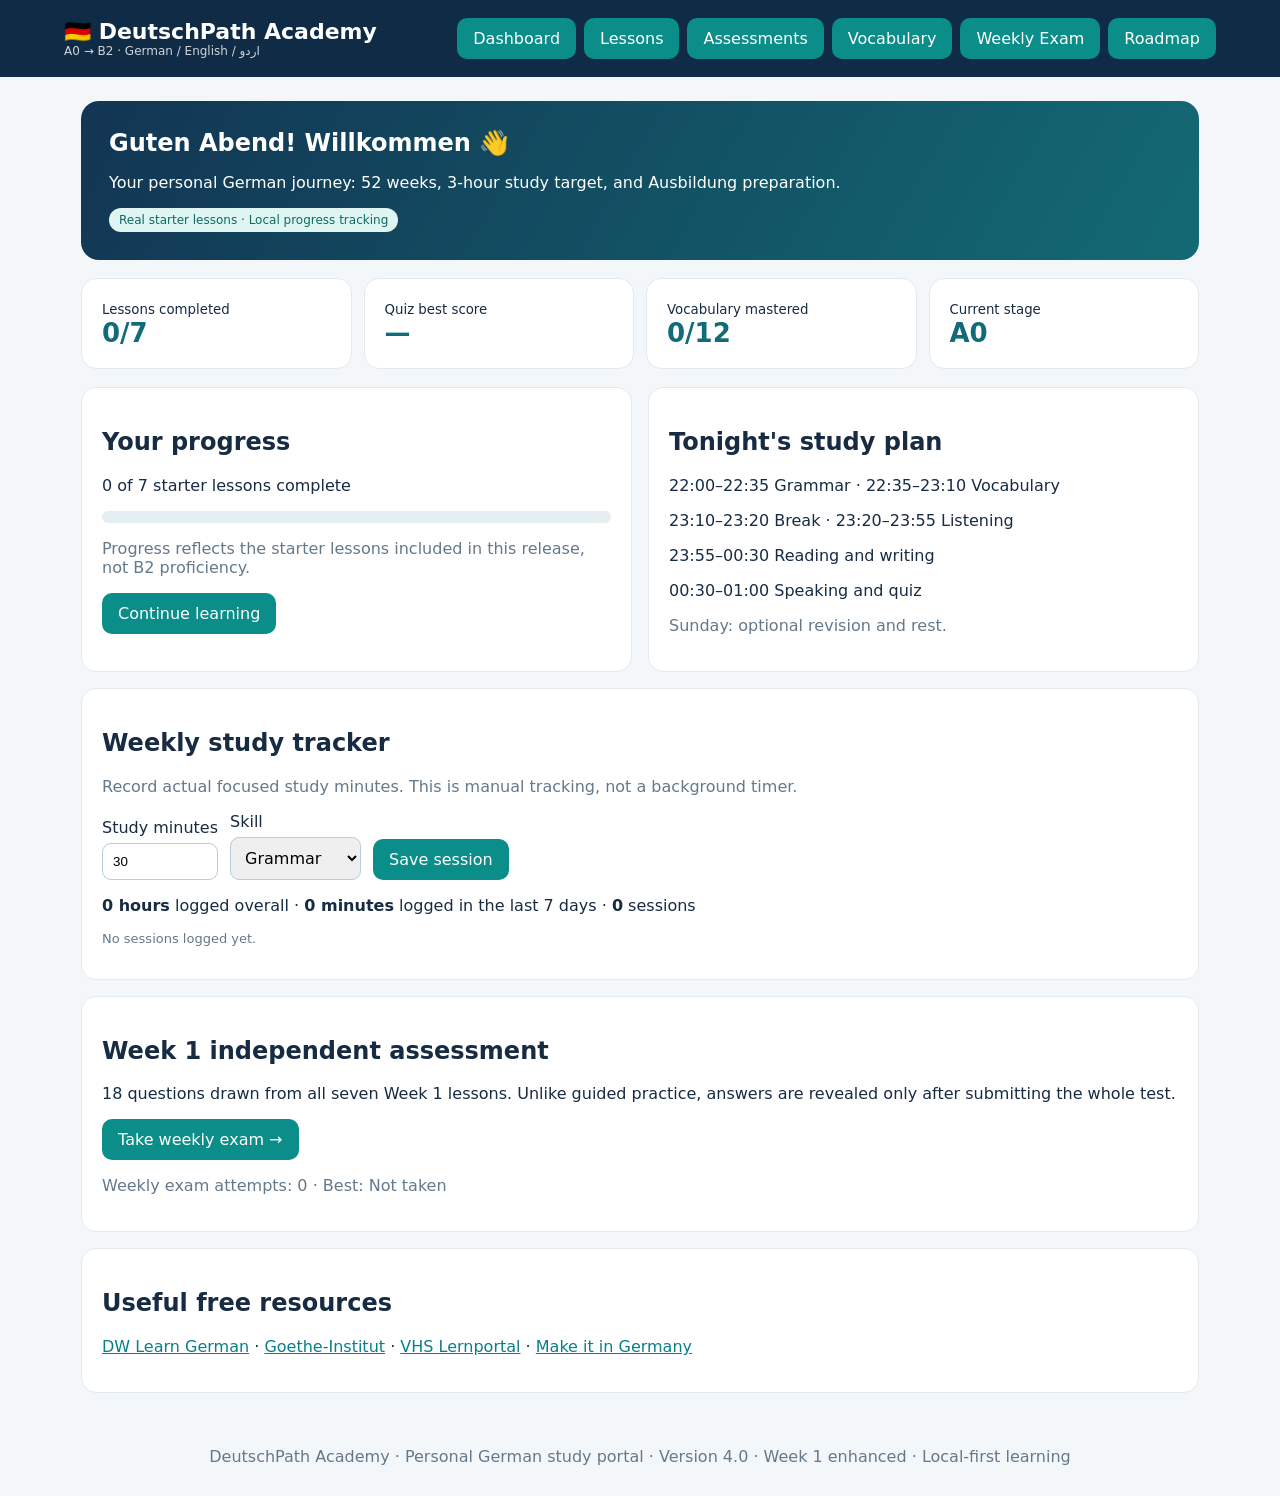
==== commit 0aa4920e: "Add files via upload Upgrade DeutschPath Academy to Version 4.0" ====
--- a/index.html
+++ b/index.html
@@ -2,7 +2,10 @@
 :root{font-family:Inter,system-ui,Arial,sans-serif;color:#172b42;background:#f3f7fa}*{box-sizing:border-box}body{margin:0}header{background:#102b46;color:white;padding:18px 5%;display:flex;justify-content:space-between;align-items:center;gap:12px;flex-wrap:wrap}header b{font-size:22px}nav{display:flex;gap:8px;flex-wrap:wrap}button,select{font:inherit}button{border:0;background:#0b8d89;color:white;border-radius:10px;padding:11px 16px;cursor:pointer}button:hover{filter:brightness(.92)}button.secondary{background:#e7f0f5;color:#173c56}main{max-width:1150px;margin:24px auto;padding:0 16px}.hero{background:linear-gradient(120deg,#123553,#136a74);color:white;padding:28px;border-radius:18px}.hero h1{margin:0 0 8px}.stats{display:grid;grid-template-columns:repeat(4,1fr);gap:12px;margin:18px 0}.stat,.panel{background:white;border:1px solid #e2eaf0;border-radius:15px;padding:20px}.stat strong{font-size:26px;display:block;color:#116b78}.muted{color:#64798b}.layout{display:grid;grid-template-columns:1fr 1fr;gap:16px}.lesson{background:white;padding:20px;border-radius:14px;margin:12px 0;border:1px solid #dce7ec}.lesson.done{border-left:6px solid #10a17f}.tag{display:inline-block;background:#dff5f1;color:#0c6964;border-radius:20px;padding:5px 10px;font-size:12px}.question{border-top:1px solid #dce7ec;padding:16px 0}.option{display:block;margin:7px 0;background:#f0f5f8;padding:10px;border-radius:8px;cursor:pointer}.option input{margin-right:10px}.hidden{display:none}.progress{background:#e5eef1;border-radius:10px;overflow:hidden;height:12px}.progress>div{background:#12a39a;height:100%;transition:width .3s}.cards{display:grid;grid-template-columns:repeat(2,1fr);gap:12px}.card{border:1px solid #dae7ed;border-radius:12px;padding:15px;background:white}footer{text-align:center;padding:30px;color:#64798b}a{color:#087e8c}input[type=text]{padding:10px;border:1px solid #bacbd5;border-radius:8px;width:100%} @media(max-width:700px){.stats{grid-template-columns:repeat(2,1fr)}.layout,.cards{grid-template-columns:1fr}header{padding:15px}nav button{padding:9px}main{margin:12px auto}}
 
 .lesson-card{display:flex;justify-content:space-between;align-items:center;gap:16px;flex-wrap:wrap}.lesson-card p{max-width:680px}.lesson-detail{background:#fff;border:1px solid #dce7ec;border-radius:18px;padding:clamp(16px,3vw,34px);margin-top:18px}.detail-nav{display:flex;gap:10px;justify-content:space-between;flex-wrap:wrap}.learning-tabs{display:flex;gap:8px;flex-wrap:wrap;margin:22px 0}.learning-tabs button{background:#e8f1f4;color:#123553}.learning-tabs button.active{background:#0b8d89;color:#fff}.learning-pane{display:none}.learning-pane.active{display:block}.sound-grid{display:grid;grid-template-columns:repeat(auto-fit,minmax(155px,1fr));gap:12px}.sound-card{border:1px solid #dce7ec;border-radius:12px;padding:15px;background:#f8fbfc}.sound-card h3{font-size:27px;margin:3px 0}.learning-table{width:100%;border-collapse:collapse}.learning-table th,.learning-table td{border-bottom:1px solid #e1ebef;padding:12px;text-align:left}.exercise{border:1px solid #dce7ec;border-radius:12px;padding:16px;margin:14px 0}.exercise.correct{border-color:#13966f;background:#f0faf5}.exercise.incorrect{border-color:#d09b53;background:#fffaf0}.exercise label{display:block;padding:9px;margin-top:6px;background:#f2f6f8;border-radius:8px}.feedback{font-size:14px;margin-top:10px}.writing-box{width:100%;min-height:120px;padding:14px;border:1px solid #b7cad3;border-radius:10px;font:inherit}.status-box{background:#eaf6f4;border-radius:12px;padding:16px;margin:14px 0}.small{font-size:13px}.detail-progress{display:flex;gap:10px;align-items:center;flex-wrap:wrap}button:disabled{opacity:.5;cursor:not-allowed}button:focus-visible,a:focus-visible,input:focus-visible,textarea:focus-visible{outline:3px solid #f2ae4a;outline-offset:2px}
-</style></head><body><header><div><b>🇩🇪 DeutschPath Academy</b><div style="font-size:12px;opacity:.8">A0 → B2 · German / English / اردو</div></div><nav><button data-page="dashboard">Dashboard</button><button data-page="lessons">Lessons</button><button data-page="quiz">Assessments</button><button data-page="vocab">Vocabulary</button><button data-page="roadmap">Roadmap</button></nav></header><main><section class="hero"><h1>Guten Abend! Willkommen 👋</h1><p>Your personal German journey: 52 weeks, 3-hour study target, and Ausbildung preparation.</p><span class="tag">Real starter lessons · Local progress tracking</span></section><div class="stats"><div class="stat"><small>Lessons completed</small><strong id="completed">0</strong></div><div class="stat"><small>Quiz best score</small><strong id="score">—</strong></div><div class="stat"><small>Vocabulary mastered</small><strong id="words">0</strong></div><div class="stat"><small>Current stage</small><strong>A0</strong></div></div><section id="dashboard" class="page"><div class="layout"><div class="panel"><h2>Your progress</h2><p id="progressLabel"></p><div class="progress"><div id="progressBar"></div></div><p class="muted">Progress reflects the starter lessons included in this release, not B2 proficiency.</p><button data-page="lessons">Continue learning</button></div><div class="panel"><h2>Tonight's study plan</h2><p>22:00–22:35 Grammar · 22:35–23:10 Vocabulary</p><p>23:10–23:20 Break · 23:20–23:55 Listening</p><p>23:55–00:30 Reading and writing</p><p>00:30–01:00 Speaking and quiz</p><p class="muted">Sunday: optional revision and rest.</p></div></div><div class="panel" style="margin-top:16px"><h2>Useful free resources</h2><p><a href="https://learngerman.dw.com/" target="_blank" rel="noopener">DW Learn German</a> · <a href="https://www.goethe.de/" target="_blank" rel="noopener">Goethe-Institut</a> · <a href="https://deutsch.vhs-lernportal.de/" target="_blank" rel="noopener">VHS Lernportal</a> · <a href="https://www.make-it-in-germany.com/en/" target="_blank" rel="noopener">Make it in Germany</a></p></div></section><section id="lessons" class="page hidden"><h2>Starter course · A0</h2><p class="muted">Seven interactive Week 1 lessons with German–English–Urdu explanations, audio, graded practice and writing assignments.</p><div id="lessonList"></div></section><section id="day1" class="page hidden"><div id="day1Content"></div></section><section id="quiz" class="page hidden"><div class="panel"><h2>A0 checkpoint assessment</h2><p>Choose an answer for each question. The platform grades your answers and saves your best result locally.</p><div id="quizList"></div><button id="grade">Grade assessment</button><p id="result" role="status"></p></div></section><section id="vocab" class="page hidden"><h2>Vocabulary flashcards</h2><p>Mark words mastered as you practice. Your progress is saved on this device.</p><div id="vocabList" class="cards"></div></section><section id="roadmap" class="page hidden"><h2>52-week learning roadmap</h2><p class="muted">This is a planned syllabus. Only the seven Week 1 A0 lessons are implemented in this starter release.</p><div id="roadmapList" class="cards"></div><div class="panel" style="margin-top:16px"><h3>Export / import progress</h3><button id="export">Download progress backup</button> <label class="secondary">Restore backup <input id="import" type="file" accept="application/json"></label><p class="muted">No account or cloud sync yet. Use backups to move progress between devices.</p></div></section></main><footer>DeutschPath Academy · Personal German study portal · Version 3.0 · Interactive Week 1 · Local-first learning</footer><script>
+.week-examples{display:grid;grid-template-columns:repeat(auto-fit,minmax(225px,1fr));gap:12px;margin:18px 0}.week-examples .sound-card h3{overflow-wrap:anywhere}@media(max-width:650px){.week-examples{grid-template-columns:1fr}}
+
+.deep-panel{margin:22px 0;padding:20px;border:1px solid #cce3e2;border-radius:14px;background:#f0f9f8}.deep-panel h3{margin-top:0}.checkline{display:block;padding:8px 0}.track-row{display:flex;align-items:end;gap:12px;flex-wrap:wrap}.track-row label{display:flex;flex-direction:column;gap:6px}.track-row input,.track-row select{padding:10px;border:1px solid #b8cdd7;border-radius:9px;max-width:190px}.exam-question{padding:15px;margin:13px 0;border:1px solid #d8e6ea;border-radius:12px}.exam-question label{display:block;padding:9px;margin-top:7px;background:#f1f6f8;border-radius:8px}.exam-feedback{padding:12px;background:#edf7f6;border-radius:10px;margin:8px 0}button{min-height:40px}button:focus-visible{outline:3px solid #f2ae4a} [lang="ur"]{font-family:system-ui,Arial,sans-serif;line-height:1.9} 
+</style></head><body><header><div><b>🇩🇪 DeutschPath Academy</b><div style="font-size:12px;opacity:.8">A0 → B2 · German / English / اردو</div></div><nav><button data-page="dashboard">Dashboard</button><button data-page="lessons">Lessons</button><button data-page="quiz">Assessments</button><button data-page="vocab">Vocabulary</button><button data-page="weeklyExam">Weekly Exam</button><button data-page="roadmap">Roadmap</button></nav></header><main><section class="hero"><h1>Guten Abend! Willkommen 👋</h1><p>Your personal German journey: 52 weeks, 3-hour study target, and Ausbildung preparation.</p><span class="tag">Real starter lessons · Local progress tracking</span></section><div class="stats"><div class="stat"><small>Lessons completed</small><strong id="completed">0</strong></div><div class="stat"><small>Quiz best score</small><strong id="score">—</strong></div><div class="stat"><small>Vocabulary mastered</small><strong id="words">0</strong></div><div class="stat"><small>Current stage</small><strong>A0</strong></div></div><section id="dashboard" class="page"><div class="layout"><div class="panel"><h2>Your progress</h2><p id="progressLabel"></p><div class="progress"><div id="progressBar"></div></div><p class="muted">Progress reflects the starter lessons included in this release, not B2 proficiency.</p><button data-page="lessons">Continue learning</button></div><div class="panel"><h2>Tonight's study plan</h2><p>22:00–22:35 Grammar · 22:35–23:10 Vocabulary</p><p>23:10–23:20 Break · 23:20–23:55 Listening</p><p>23:55–00:30 Reading and writing</p><p>00:30–01:00 Speaking and quiz</p><p class="muted">Sunday: optional revision and rest.</p></div></div><div class="panel" style="margin-top:16px"><h2>Weekly study tracker</h2><p class="muted">Record actual focused study minutes. This is manual tracking, not a background timer.</p><div class="track-row"><label>Study minutes <input type="number" id="studyMinutes" min="1" max="600" value="30"></label><label>Skill <select id="studySkill"><option>Grammar</option><option>Vocabulary</option><option>Listening</option><option>Speaking</option><option>Reading</option><option>Writing</option></select></label><button id="logStudy">Save session</button></div><p id="studyFeedback" role="status"></p><div id="studyStats"></div></div><div class="panel" style="margin-top:16px"><h2>Week 1 independent assessment</h2><p>18 questions drawn from all seven Week 1 lessons. Unlike guided practice, answers are revealed only after submitting the whole test.</p><button data-page="weeklyExam">Take weekly exam →</button><p id="examDashboard" class="muted"></p></div><div class="panel" style="margin-top:16px"><h2>Useful free resources</h2><p><a href="https://learngerman.dw.com/" target="_blank" rel="noopener">DW Learn German</a> · <a href="https://www.goethe.de/" target="_blank" rel="noopener">Goethe-Institut</a> · <a href="https://deutsch.vhs-lernportal.de/" target="_blank" rel="noopener">VHS Lernportal</a> · <a href="https://www.make-it-in-germany.com/en/" target="_blank" rel="noopener">Make it in Germany</a></p></div></section><section id="lessons" class="page hidden"><h2>Starter course · A0</h2><p class="muted">Seven interactive Week 1 lessons with extended bilingual/trilingual theory, guided practice, listening, writing and completion checkpoints.</p><div id="lessonList"></div></section><section id="day1" class="page hidden"><div id="day1Content"></div></section><section id="quiz" class="page hidden"><div class="panel"><h2>A0 checkpoint assessment</h2><p>Choose an answer for each question. The platform grades your answers and saves your best result locally.</p><div id="quizList"></div><button id="grade">Grade assessment</button><p id="result" role="status"></p></div></section><section id="vocab" class="page hidden"><h2>Vocabulary flashcards</h2><p>Mark words mastered as you practice. Your progress is saved on this device.</p><div id="vocabList" class="cards"></div></section><section id="weeklyExam" class="page hidden"><div class="panel"><span class="tag">Week 1 · Independent checkpoint</span><h2>Week 1 exam · Wochenprüfung</h2><p>18 questions · recommended pass threshold 80%. No feedback is shown until you submit all answers. This tests recognition, not full CEFR competence.</p><div id="examQuestions"></div><button id="submitExam">Submit exam</button> <button id="retryExam" class="secondary">New attempt</button><div id="examResults" aria-live="polite"></div></div></section><section id="roadmap" class="page hidden"><h2>52-week learning roadmap</h2><p class="muted">This is a planned syllabus. Only the seven A0 lessons are implemented in this starter release.</p><div id="roadmapList" class="cards"></div><div class="panel" style="margin-top:16px"><h3>Export / import progress</h3><button id="export">Download progress backup</button> <label class="secondary">Restore backup <input id="import" type="file" accept="application/json"></label><p class="muted">No account or cloud sync yet. Use backups to move progress between devices.</p></div></section></main><footer>DeutschPath Academy · Personal German study portal · Version 4.0 · Week 1 enhanced · Local-first learning</footer><script>
 const lessons=[
 {title:'Alphabet and pronunciation',goal:'Recognize German letters and special sounds.',body:'German has 26 basic letters plus Ä, Ö, Ü and ß. The letter W is pronounced approximately like English V; V often sounds like F. Practice: A (ah), B (beh), C (tseh), D (deh).',examples:[['Äpfel','Apples','سیب'],['Straße','Street','سڑک'],['Über','Over / about','کے بارے میں']],task:'Read each word aloud five times. Write Ä, Ö, Ü and ß.'},
 {title:'Greetings and introductions',goal:'Greet someone and introduce yourself.',body:'Use Guten Morgen in the morning, Guten Tag during the day, and Guten Abend in the evening. Ich heiße means “my name is”. Wie heißen Sie? is a polite way to ask someone’s name.',examples:[['Guten Morgen!','Good morning!','صبح بخیر'],['Ich heiße Ahmad.','My name is Ahmad.','میرا نام احمد ہے'],['Wie geht es Ihnen?','How are you? (formal)','آپ کیسے ہیں؟']],task:'Write a four-line dialogue using a greeting, name and farewell.'},
@@ -10,6 +13,7 @@
 {title:'Personal pronouns and sein',goal:'Form simple statements using “to be”.',body:'Pronouns: ich (I), du (you informal), er (he), sie (she), es (it), wir (we), ihr (you plural informal), sie (they), Sie (you formal). Sein: ich bin, du bist, er/sie/es ist, wir sind, ihr seid, sie/Sie sind.',examples:[['Ich bin Student.','I am a student.','میں طالب علم ہوں'],['Du bist hier.','You are here.','تم یہاں ہو'],['Wir sind bereit.','We are ready.','ہم تیار ہیں']],task:'Write six sentences with different forms of sein.'},
 {title:'Haben and simple sentences',goal:'Use haben to describe possession.',body:'Haben: ich habe, du hast, er/sie/es hat, wir haben, ihr habt, sie/Sie haben. In a normal statement, the conjugated verb usually occupies the second position.',examples:[['Ich habe ein Buch.','I have a book.','میرے پاس ایک کتاب ہے'],['Wir haben Zeit.','We have time.','ہمارے پاس وقت ہے'],['Hast du einen Stift?','Do you have a pen?','کیا تمہارے پاس قلم ہے؟']],task:'Describe five things you have. Then turn two statements into questions.'},
 {title:'Basic questions and daily practice',goal:'Ask basic questions and respond.',body:'Wer = who; Was = what; Wo = where; Woher = from where; Wie = how. In a W-question the question word comes first and the conjugated verb usually second.',examples:[['Wo wohnst du?','Where do you live?','تم کہاں رہتے ہو؟'],['Ich wohne in Pakistan.','I live in Pakistan.','میں پاکستان میں رہتا ہوں'],['Woher kommst du?','Where are you from?','تم کہاں سے ہو؟']],task:'Record yourself answering five questions. Write your answers and review them.'}
+,{title:'Week 1 revision and speaking',goal:'Review the alphabet, greetings, numbers, sein, haben and questions.',body:'Review the language from Days 1–6. Practise introducing yourself, spelling your name, counting and asking basic questions. Check your errors and repeat difficult phrases.',examples:[['Ich heiße Ahmad.','My name is Ahmad.','میرا نام احمد ہے'],['Ich bin Student.','I am a student.','میں طالب علم ہوں'],['Ich habe ein Buch.','I have a book.','میرے پاس ایک کتاب ہے']],task:'Write an eight-line introduction including your name, origin, one question, two numbers, a greeting and a farewell.'}
 ];
 const words=[['Hallo','Hello','ہیلو'],['Danke','Thank you','شکریہ'],['Bitte','Please / you’re welcome','براہ کرم'],['Ja','Yes','ہاں'],['Nein','No','نہیں'],['Buch','Book','کتاب'],['Wasser','Water','پانی'],['Haus','House','گھر'],['Familie','Family','خاندان'],['Arbeit','Work','کام'],['Heute','Today','آج'],['Morgen','Tomorrow / morning','کل / صبح']];
 const questions=[['What does “Guten Abend” mean?',['Good morning','Good evening','Good night'],1],['What is “Ich bin” in English?',['I have','I am','You are'],1],['Which word means “where”?',['Wo','Wer','Wie'],0],['What is the German word for twenty?',['zwölf','zehn','zwanzig'],2],['Choose the correct form: Wir ___ Zeit.',['hat','haben','hast'],1],['What does “Danke” mean?',['Please','Thank you','Goodbye'],1],['Which is the polite “you”?',['du','ihr','Sie'],2],['What is “Buch”?',['Book','Water','House'],0],['Choose the correct form: Du ___ hier.',['bist','bin','sind'],0],['What does “Woher kommst du?” ask?',['Your age','Your origin','Your name'],1]];
@@ -19,33 +23,22 @@
 function speakGerman(text,slow=false){if(!('speechSynthesis'in window)){alert('German speech is unavailable in this browser. Try Chrome or Edge.');return}speechSynthesis.cancel();let u=new SpeechSynthesisUtterance(text);u.lang='de-DE';u.rate=slow?.65:.85;let voices=speechSynthesis.getVoices();let german=voices.find(v=>v.lang.toLowerCase().startsWith('de'));if(german)u.voice=german;speechSynthesis.speak(u)}
 function bindSpeak(root=document){root.querySelectorAll('[data-speak]').forEach(b=>b.onclick=()=>speakGerman(b.dataset.speak,b.dataset.slow==='1'))}
 function renderLessons(){document.getElementById('lessonList').innerHTML=lessons.map((l,i)=>`<article class="lesson lesson-card ${state.done.includes(i)?'done':''}"><div><span class="tag">Day ${i+1}</span><h3>${l.title}</h3><p class="muted">${l.goal}</p><span class="small">${state.done.includes(i)?'✓ Completed':'Not yet completed'}</span></div><button class="open-lesson" data-id="${i}">${'Open interactive lesson'} →</button></article>`).join('');document.querySelectorAll('.open-lesson').forEach(b=>b.onclick=()=>openLesson(Number(b.dataset.id)))}
-function openLesson(i){if(i===0){renderDay1();show('day1');return}renderExpandedLesson(i)}
-// Week 1 expanded lessons: content, listening, practice and writing.
-lessons.push({title:'Week 1 review and mini-exam',goal:'Consolidate alphabet, greetings, numbers, sein, haben and basic questions.',body:'Review all six lessons and test your ability to introduce yourself, count and form simple German questions.',examples:[['Guten Tag! Ich heiße Ahmad.','Good day! My name is Ahmad.','سلام! میرا نام احمد ہے۔'],['Ich bin in Pakistan.','I am in Pakistan.','میں پاکستان میں ہوں۔'],['Ich habe zwei Bücher.','I have two books.','میرے پاس دو کتابیں ہیں۔']],task:'Write an eight-line self-introduction in German and explain two grammar rules.'});
-const weekData={
-1:{de:'Begrüßungen und Vorstellung',ur:'سلام اور اپنا تعارف',sections:[['Greetings by time','Use Guten Morgen in the morning, Guten Tag during the day, and Guten Abend in the evening. Hallo is informal. Auf Wiedersehen is a formal goodbye.','صبح کے لیے Guten Morgen، دن میں Guten Tag اور شام میں Guten Abend استعمال کریں۔'],['Introducing yourself','Ich heiße Ahmad. means My name is Ahmad. Ich bin Ahmad. means I am Ahmad. Wie heißen Sie? is formal; Wie heißt du? is informal.','Ich heiße کے ذریعے اپنا نام بتائیں۔ Sie رسمی اور du غیر رسمی خطاب ہے۔'],['Mini-dialogue','A: Guten Tag! Wie heißen Sie? B: Ich heiße Ahmad. Und Sie? A: Ich heiße Sara. Auf Wiedersehen!','مکالمہ بلند آواز سے پڑھیں اور اپنے نام کے ساتھ دوبارہ بولیں۔']],samples:[['Guten Morgen!','Good morning!','صبح بخیر'],['Guten Tag!','Good day!','آداب'],['Guten Abend!','Good evening!','شام بخیر'],['Hallo!','Hello!','ہیلو'],['Ich heiße Ahmad.','My name is Ahmad.','میرا نام احمد ہے۔'],['Wie heißen Sie?','What is your name? (formal)','آپ کا نام کیا ہے؟'],['Wie heißt du?','What is your name? (informal)','تمہارا نام کیا ہے؟'],['Auf Wiedersehen!','Goodbye!','خدا حافظ']],questions:[['Which greeting is suitable in the evening?',['Guten Morgen','Guten Abend','Gute Nacht'],1,'Guten Abend is an evening greeting.'],['Which phrase means “My name is…”?',['Ich heiße…','Ich habe…','Wo wohnst du?'],0,'Ich heiße introduces your name.'],['Which is the formal “you”?',['du','ihr','Sie'],2,'Sie is formal and capitalized.'],['Which phrase is a formal goodbye?',['Auf Wiedersehen','Guten Morgen','Danke'],0,'Auf Wiedersehen is a common formal goodbye.'],['What does “Hallo” mean?',['Thank you','Hello','Please'],1,'Hallo means hello.'],['How do you ask a friend their name?',['Wie heißt du?','Wie heißen Sie?','Woher kommen Sie?'],0,'Du is the informal singular form.'],['Which greeting is appropriate in the morning?',['Guten Abend','Guten Morgen','Auf Wiedersehen'],1,'Morgen means morning.'],['What does “Und Sie?” mean?',['And you? (formal)','Where are you?','Who is she?'],0,'Und Sie? politely returns a question.']]},
-2:{de:'Zahlen von null bis zwanzig',ur:'صفر سے بیس تک گنتی',sections:[['Numbers 0–10','null, eins, zwei, drei, vier, fünf, sechs, sieben, acht, neun, zehn. Read each word and listen carefully.','صفر سے دس تک الفاظ یاد کریں اور ہر لفظ پانچ بار بولیں۔'],['Numbers 11–20','elf, zwölf, dreizehn, vierzehn, fünfzehn, sechzehn, siebzehn, achtzehn, neunzehn, zwanzig. Note sechzehn and siebzehn omit part of sechs/sieben.','گیارہ سے بیس تک گنتی یاد کریں؛ sechzehn اور siebzehn کی املا پر توجہ دیں۔'],['Using numbers','Ich habe zwei Bücher. (I have two books.) Ich bin zwanzig Jahre alt. (I am twenty years old.) Do not use the age example as a statement about your own age.','اعداد کو جملوں میں استعمال کریں، مثلاً دو کتابیں۔']],samples:[['null','zero','صفر'],['eins','one','ایک'],['zwei','two','دو'],['drei','three','تین'],['fünf','five','پانچ'],['zehn','ten','دس'],['zwölf','twelve','بارہ'],['sechzehn','sixteen','سولہ'],['siebzehn','seventeen','سترہ'],['zwanzig','twenty','بیس']],questions:[['What is German for zero?',['null','eins','zehn'],0,'Null is zero.'],['What is German for two?',['drei','zwei','vier'],1,'Zwei is two.'],['What does zwölf mean?',['eleven','twelve','twenty'],1,'Zwölf means twelve.'],['Which is German for sixteen?',['sechszehn','sechzehn','siebzehn'],1,'The correct spelling is sechzehn.'],['Which is German for seventeen?',['siebzehn','siebenzehn','sechzehn'],0,'The correct spelling is siebzehn.'],['What does fünf mean?',['four','five','six'],1,'Fünf means five.'],['Which word means twenty?',['zwölf','zwanzig','zehn'],1,'Zwanzig means twenty.'],['What does “Ich habe zwei Bücher” mean?',['I have two books','I am two years old','I see two books'],0,'Zwei means two and habe means have.']]},
-3:{de:'Personalpronomen und sein',ur:'ضمائر اور فعل sein',sections:[['Personal pronouns','ich = I, du = you (informal singular), er = he, sie = she, es = it, wir = we, ihr = you (informal plural), sie = they, Sie = you (formal).','ich میں، du تم، er وہ (مذکر)، sie وہ (مونث)، wir ہم، Sie آپ (رسمی)۔'],['Conjugating sein','ich bin, du bist, er/sie/es ist, wir sind, ihr seid, sie/Sie sind. The verb changes according to the subject.','sein کا مطلب ہونا ہے؛ فاعل بدلنے پر فعل کی شکل بھی بدلتی ہے۔'],['Word order','In a normal statement the conjugated verb usually comes second: Ich bin hier. Wir sind bereit. In yes/no questions the verb comes first: Bist du hier?','عام جملے میں فعل عموماً دوسری جگہ اور ہاں/نہیں کے سوال میں پہلے آتا ہے۔']],samples:[['Ich bin hier.','I am here.','میں یہاں ہوں۔'],['Du bist bereit.','You are ready.','تم تیار ہو۔'],['Er ist Student.','He is a student.','وہ طالب علم ہے۔'],['Sie ist Lehrerin.','She is a teacher.','وہ استانی ہے۔'],['Wir sind hier.','We are here.','ہم یہاں ہیں۔'],['Ihr seid müde.','You (plural) are tired.','تم سب تھکے ہوئے ہو۔'],['Sie sind freundlich.','You are friendly. (formal)','آپ خوش اخلاق ہیں۔']],questions:[['Ich ___ hier.',['bist','bin','sind'],1,'Ich takes bin.'],['Du ___ müde.',['bist','ist','bin'],0,'Du takes bist.'],['Wir ___ bereit.',['sind','seid','ist'],0,'Wir takes sind.'],['Ihr ___ hier.',['sind','seid','bist'],1,'Ihr takes seid.'],['Er ___ Student.',['bin','bist','ist'],2,'Er takes ist.'],['What does “ich” mean?',['I','you','we'],0,'Ich means I.'],['Which is formal you?',['Sie','du','ihr'],0,'Capitalized Sie is formal you.'],['Which is correct?',['Ich bist hier.','Ich bin hier.','Ich sind hier.'],1,'Ich bin is the correct conjugation.']]},
-4:{de:'Haben und einfache Sätze',ur:'فعل haben اور آسان جملے',sections:[['Conjugating haben','ich habe, du hast, er/sie/es hat, wir haben, ihr habt, sie/Sie haben. Haben means to have.','haben کا مطلب پاس ہونا ہے: ich habe = میرے پاس ہے؛ du hast = تمہارے پاس ہے۔'],['Objects and articles','Ich habe ein Buch. (I have a book.) Ich habe einen Stift. (I have a pen.) Masculine ein changes to einen in the accusative.','Buch کے ساتھ ein جبکہ Stift کے ساتھ einen استعمال ہوتا ہے کیونکہ Stift مذکر ہے۔'],['Yes/no questions','Hast du Zeit? (Do you have time?) Haben Sie ein Buch? (Do you have a book? formal). Put the conjugated verb first.','ہاں یا نہیں کے سوال میں فعل پہلے آتا ہے: Hast du Zeit?']],samples:[['Ich habe ein Buch.','I have a book.','میرے پاس کتاب ہے۔'],['Du hast Zeit.','You have time.','تمہارے پاس وقت ہے۔'],['Er hat ein Auto.','He has a car.','اس کے پاس گاڑی ہے۔'],['Wir haben Wasser.','We have water.','ہمارے پاس پانی ہے۔'],['Ihr habt Bücher.','You all have books.','تم سب کے پاس کتابیں ہیں۔'],['Hast du einen Stift?','Do you have a pen?','کیا تمہارے پاس قلم ہے؟'],['Haben Sie Zeit?','Do you have time? (formal)','کیا آپ کے پاس وقت ہے؟']],questions:[['Ich ___ ein Buch.',['hast','habe','hat'],1,'Ich takes habe.'],['Du ___ Zeit.',['hast','hat','haben'],0,'Du takes hast.'],['Er ___ ein Auto.',['habe','hat','habt'],1,'Er takes hat.'],['Wir ___ Wasser.',['haben','habt','hat'],0,'Wir takes haben.'],['Ihr ___ Bücher.',['haben','habt','hast'],1,'Ihr takes habt.'],['Which asks “Do you have time?”',['Du hast Zeit.','Hast du Zeit?','Zeit du hast?'],1,'Yes/no questions begin with the conjugated verb.'],['Which article fits: einen ___?',['Buch','Stift','Wasser'],1,'Stift is masculine; accusative einen Stift.'],['What does haben mean?',['to be','to have','to live'],1,'Haben means to have.']]},
-5:{de:'W-Fragen und Alltag',ur:'سوالیہ الفاظ اور روزمرہ گفتگو',sections:[['Question words','Wer = who; Was = what; Wo = where; Woher = from where; Wie = how. W-questions start with the question word.','Wer کون، Was کیا، Wo کہاں، Woher کہاں سے، Wie کیسے۔'],['Question word order','Wo wohnst du? (Where do you live?) Woher kommst du? (Where do you come from?) The conjugated verb normally follows the question word.','سوالیہ لفظ کے بعد عموماً فعل آتا ہے، پھر فاعل: Wo wohnst du?'],['Short answers','Ich wohne in Pakistan. Ich komme aus Pakistan. Mir geht es gut. Use wohnen for residence and kommen aus for origin.','رہائش کے لیے wohnen اور تعلق/اصل کے لیے kommen aus استعمال کریں۔']],samples:[['Wer bist du?','Who are you?','تم کون ہو؟'],['Was ist das?','What is that?','یہ کیا ہے؟'],['Wo wohnst du?','Where do you live?','تم کہاں رہتے ہو؟'],['Woher kommst du?','Where are you from?','تم کہاں سے ہو؟'],['Wie geht es dir?','How are you? (informal)','تم کیسے ہو؟'],['Ich wohne in Pakistan.','I live in Pakistan.','میں پاکستان میں رہتا ہوں۔'],['Ich komme aus Pakistan.','I come from Pakistan.','میرا تعلق پاکستان سے ہے۔'],['Mir geht es gut.','I am well.','میں خیریت سے ہوں۔']],questions:[['Which means “where”?',['Wer','Wo','Wie'],1,'Wo means where.'],['Which means “who”?',['Wer','Was','Woher'],0,'Wer means who.'],['Which asks about origin?',['Wo wohnst du?','Woher kommst du?','Wie geht es dir?'],1,'Woher means from where.'],['Which means “what”?',['Was','Wer','Wie'],0,'Was means what.'],['Which is the correct question?',['Wo du wohnst?','Wo wohnst du?','Wohnst wo du?'],1,'Question word, verb, then subject.'],['What does wohnen mean?',['to come','to live','to have'],1,'Wohnen means to live/reside.'],['Which answers “Woher kommst du?”',['Ich komme aus Pakistan.','Ich habe ein Buch.','Ich bin müde.'],0,'Kommen aus expresses origin.'],['What does “Mir geht es gut” mean?',['I am well','I am hungry','I live here'],0,'This is a common response to how are you.']]},
-6:{de:'Wiederholung und Wochenprüfung',ur:'ہفتہ وار دہرائی اور امتحان',sections:[['Week 1 review','Review letters Ä Ö Ü ß, greetings, numbers 0–20, pronouns, sein, haben and W-questions. Revisit any previous lesson where your score was below 75%.','پہلے چھ دن کے تمام اہم موضوعات دہرائیں اور مشکل حصوں کی دوبارہ مشق کریں۔'],['Self-introduction','Practice: Guten Tag. Ich heiße Ahmad. Ich komme aus Pakistan. Ich lerne Deutsch. Wie heißen Sie? Adapt the name and origin to your own facts.','اپنا تعارف جرمن میں بولنے اور لکھنے کی مشق کریں۔'],['Learning reflection','Explain one sound rule, count from zero to twenty, ask three W-questions and make three sentences using sein and haben.','ایک تلفظ کا اصول، گنتی، تین سوالات اور sein/haben کے جملے تیار کریں۔']],samples:[['Guten Tag!','Good day!','آداب'],['Ich lerne Deutsch.','I am learning German.','میں جرمن سیکھ رہا ہوں۔'],['Ich bin bereit.','I am ready.','میں تیار ہوں۔'],['Ich habe Zeit.','I have time.','میرے پاس وقت ہے۔'],['Wie heißen Sie?','What is your name? (formal)','آپ کا نام کیا ہے؟'],['Woher kommst du?','Where are you from?','تم کہاں سے ہو؟'],['zwanzig','twenty','بیس'],['Straße','street','سڑک']],questions:[['Which character is Eszett?',['Ü','ß','Ä'],1,'ß is Eszett.'],['What is “Good evening”?',['Guten Abend','Guten Morgen','Auf Wiedersehen'],0,'Guten Abend means good evening.'],['What is 20 in German?',['zwölf','zwanzig','zehn'],1,'Zwanzig means twenty.'],['Ich ___ hier.',['bist','bin','ist'],1,'Ich bin is correct.'],['Wir ___ Zeit.',['hat','haben','hast'],1,'Wir haben is correct.'],['Which means “from where”?',['Wo','Woher','Wer'],1,'Woher means from where.'],['What does “Ich lerne Deutsch” mean?',['I speak English','I learn German','I have a book'],1,'Lernen means to learn.'],['Which is formal “What is your name?”',['Wie heißen Sie?','Wie heißt du?','Wo wohnst du?'],0,'Wie heißen Sie? is formal.']]}
-};
-function safeText(t){return String(t).replace(/[&<>"']/g,c=>({'&':'&amp;','<':'&lt;','>':'&gt;','"':'&quot;',"'":'&#39;'}[c]))}
-function renderExpandedLesson(i){let l=lessons[i],c=weekData[i],d=state['week1day'+(i+1)]||(state['week1day'+(i+1)]={});
-const root=document.getElementById('day1Content');root.innerHTML=`<div class="detail-nav"><button class="secondary" id="backLessons">← All lessons</button><span class="tag">A0 · Week 1 · Day ${i+1}</span></div><div class="lesson-detail"><span class="tag">Interactive lesson · approximately 45–75 minutes</span><h1>${safeText(c.de)}</h1><p class="muted">${safeText(l.title)} · <span lang="ur" dir="rtl">${safeText(c.ur)}</span></p><p><b>Learning objective:</b> ${safeText(l.goal)}</p><p id="dayStatus" class="tag">${state.done.includes(i)?'✓ Previously marked complete':'Lesson in progress'}</p><div class="learning-tabs" role="tablist"><button data-wtab="learn">1. Learn</button><button data-wtab="listen">2. Listen</button><button data-wtab="practice">3. Practice</button><button data-wtab="write">4. Write</button><button data-wtab="results">5. Results</button></div>
-<section class="learning-pane" id="w-learn"><h2>Learn · Lernen · سیکھیں</h2>${c.sections.map(([h,en,ur])=>`<div class="sound-card" style="margin-bottom:14px"><h3 style="font-size:19px">${safeText(h)}</h3><p>${safeText(en)}</p><p lang="ur" dir="rtl">${safeText(ur)}</p></div>`).join('')}<button data-next-w="listen">Continue to listening →</button></section>
-<section class="learning-pane" id="w-listen"><h2>Listen and repeat · Hören und sprechen</h2><p>Use the German voice buttons. Repeat each word or sentence three times. Voice availability depends on your browser and operating system.</p><div class="sound-grid">${c.samples.map(([de,en,ur])=>`<div class="sound-card"><h3 style="font-size:19px">${safeText(de)}</h3><p>${safeText(en)}</p><p lang="ur" dir="rtl">${safeText(ur)}</p><button class="secondary" data-speak="${safeText(de)}">🔊 Listen</button> <button class="secondary" data-speak="${safeText(de)}" data-slow="1">Slow</button></div>`).join('')}</div><div class="status-box"><b>Speaking task:</b> Record yourself on your phone or speak aloud using at least four examples. This task is self-practice; no automatic pronunciation grade is claimed.</div><button data-next-w="practice">Continue to practice →</button></section>
-<section class="learning-pane" id="w-practice"><h2>Knowledge check · Übung</h2><p>Answer all eight questions. A minimum of 6/8 is needed to complete this lesson.</p>${c.questions.map((q,j)=>`<div class="exercise" id="wex${j}"><b>${j+1}. ${safeText(q[0])}</b>${q[1].map((option,k)=>`<label><input type="radio" name="wq${j}" value="${k}"> ${safeText(option)}</label>`).join('')}<div class="feedback" id="wfb${j}" role="status"></div></div>`).join('')}<button id="gradeWeek">Check my answers</button><p id="weekGradeResult" role="status"></p><button class="secondary" data-next-w="write">Continue to writing →</button></section>
-<section class="learning-pane" id="w-write"><h2>Writing assignment · Schreiben · تحریری مشق</h2><p><b>Your task:</b> ${safeText(l.task)}</p><p lang="ur" dir="rtl">اپنے الفاظ میں جواب لکھیں۔ کم از کم 30 حروف لکھنا ضروری ہے۔</p><label for="weekWriting">Your written response</label><textarea id="weekWriting" class="writing-box" placeholder="Write German sentences here; you may add English or Urdu notes."></textarea><p class="muted small">Autosaved locally. Your writing is not automatically assessed for correctness.</p><button id="saveWeekWriting">Save assignment</button><p id="weekWritingStatus" role="status"></p><button class="secondary" data-next-w="results">Review results →</button></section>
-<section class="learning-pane" id="w-results"><h2>Results and progress</h2><div id="weekSummary" class="status-box"></div><p>Completion requires 6/8 or better and at least 30 characters of saved writing. A previously completed lesson stays completed, including progress imported from Version 2.0.</p><button id="finishWeek">Complete lesson</button> <button class="secondary" id="nextWeek">${i<6?'Next lesson →':'← Back to lessons'}</button><p id="weekFinishMessage" role="status"></p></section></div>`;
-root.querySelector('#backLessons').onclick=()=>show('lessons');
-function tab(name){root.querySelectorAll('.learning-pane').forEach(el=>el.classList.toggle('active',el.id==='w-'+name));root.querySelectorAll('[data-wtab]').forEach(el=>el.classList.toggle('active',el.dataset.wtab===name));if(name==='results')summary();window.scrollTo(0,0)}
-root.querySelectorAll('[data-wtab]').forEach(b=>b.onclick=()=>tab(b.dataset.wtab));root.querySelectorAll('[data-next-w]').forEach(b=>b.onclick=()=>tab(b.dataset.nextW));bindSpeak(root);
-const writing=root.querySelector('#weekWriting');writing.value=d.writing||'';let timer;writing.oninput=()=>{clearTimeout(timer);timer=setTimeout(()=>{d.writing=writing.value;save();root.querySelector('#weekWritingStatus').textContent='Draft saved automatically.'},350)};root.querySelector('#saveWeekWriting').onclick=()=>{d.writing=writing.value;save();root.querySelector('#weekWritingStatus').textContent='✓ Assignment saved.'};
-root.querySelector('#gradeWeek').onclick=()=>{let answered=0,correct=0;c.questions.forEach((q,j)=>{const selected=root.querySelector(`input[name="wq${j}"]:checked`),fb=root.querySelector('#wfb'+j),box=root.querySelector('#wex'+j);box.classList.remove('correct','incorrect');if(!selected){fb.textContent='Choose an answer.';return}answered++;const ok=Number(selected.value)===q[2];if(ok)correct++;box.classList.add(ok?'correct':'incorrect');fb.textContent=(ok?'✓ Correct. ':'Not quite. Correct: '+q[1][q[2]]+'. ')+q[3]});if(answered<8){root.querySelector('#weekGradeResult').textContent=`Please answer all eight questions (${answered}/8 answered).`;return}d.attempts=Array.isArray(d.attempts)?d.attempts:[];d.attempts.push({score:correct,date:new Date().toISOString()});d.best=Math.max(Number(d.best)||0,correct);save();root.querySelector('#weekGradeResult').textContent=`Score: ${correct}/8 · Best: ${d.best}/8. ${correct>=6?'Threshold reached.':'Review and retry.'}`};
-function summary(){root.querySelector('#weekSummary').innerHTML=`<b>Best assessment:</b> ${Number(d.best)||0}/8<br><b>Saved writing:</b> ${(d.writing||'').trim().length} characters<br><b>Attempts:</b> ${(d.attempts||[]).length}<br><b>Completion:</b> ${state.done.includes(i)?'Completed':'Not completed'}`;root.querySelector('#finishWeek').disabled=state.done.includes(i)||Number(d.best)<6||(d.writing||'').trim().length<30}
-root.querySelector('#finishWeek').onclick=()=>{if(Number(d.best)<6||(d.writing||'').trim().length<30)return;state.done=[...new Set([...state.done,i])];d.completedAt=new Date().toISOString();save();renderLessons();root.querySelector('#dayStatus').textContent='✓ Completed';root.querySelector('#weekFinishMessage').textContent='✓ Lesson completed!';summary()};root.querySelector('#nextWeek').onclick=()=>i<6?openLesson(i+1):show('lessons');tab('learn');show('day1')}
-
+const weekContent=[null,{"title":"Begrüßungen und Vorstellungen","intro":"German greetings change with time and formality. Hallo is informal; Guten Tag is neutral and polite. Sie is formal you; du is informal you.","introUr":"جرمن میں سلام وقت اور رسمی یا غیر رسمی انداز کے مطابق بدلتا ہے۔ Sie رسمی اور du غیر رسمی ہے۔","rules":[["Guten Morgen","Good morning","صبح بخیر","Morning greeting"],["Guten Tag","Good day / hello","سلام / اچھا دن","Polite daytime greeting"],["Guten Abend","Good evening","شام بخیر","Evening greeting"],["Auf Wiedersehen","Goodbye (formal)","خدا حافظ","Polite farewell"],["Tschüss","Bye (informal)","الوداع","Casual farewell"],["Ich heiße …","My name is …","میرا نام … ہے","Introducing yourself"],["Wie heißen Sie?","What is your name? (formal)","آپ کا نام کیا ہے؟","Polite question"],["Wie heißt du?","What is your name? (informal)","تمہارا نام کیا ہے؟","Casual question"],["Mir geht es gut.","I am fine.","میں ٹھیک ہوں","Answer to Wie geht es?"]],"dialogue":["Guten Tag!","Guten Tag! Wie heißen Sie?","Ich heiße Ahmad. Und Sie?","Ich heiße Sara.","Auf Wiedersehen!"],"quiz":[["Which greeting is usually used in the evening?",["Guten Morgen","Guten Abend","Gute Nacht"],1,"Guten Abend is an evening greeting."],["Which is a formal goodbye?",["Auf Wiedersehen","Hallo","Danke"],0,"Auf Wiedersehen is a polite farewell."],["What does Ich heiße mean?",["I have","My name is","I live"],1,"Ich heiße introduces a name."],["Which is formal you?",["du","ihr","Sie"],2,"Sie is the formal you."],["Choose an informal farewell.",["Tschüss","Guten Tag","Bitte"],0,"Tschüss is casual goodbye."],["How do you ask a friend their name?",["Wie heißt du?","Wo wohnst du?","Wie heißen Sie?"],0,"Use du with a friend."]],"write":"Write a six-line German dialogue: greeting, two names, a polite question and farewell."},{"title":"Zahlen von null bis zwanzig","intro":"Numbers 0–12 have their own forms. From 13–19, most combine a unit with zehn, with changes such as sechzehn and siebzehn. 20 is zwanzig.","introUr":"صفر سے بیس تک جرمن گنتی سیکھیں۔ تیرہ سے انیس تک اکثر عدد کے ساتھ zehn آتا ہے، لیکن بعض ہجوں میں تبدیلی ہوتی ہے۔","rules":[["null","zero","صفر","0"],["eins","one","ایک","1"],["zwei","two","دو","2"],["drei","three","تین","3"],["vier","four","چار","4"],["fünf","five","پانچ","5"],["sechs","six","چھ","6"],["sieben","seven","سات","7"],["acht","eight","آٹھ","8"],["neun","nine","نو","9"],["zehn","ten","دس","10"],["elf","eleven","گیارہ","11"],["zwölf","twelve","بارہ","12"],["dreizehn","thirteen","تیرہ","13"],["vierzehn","fourteen","چودہ","14"],["fünfzehn","fifteen","پندرہ","15"],["sechzehn","sixteen","سولہ","16"],["siebzehn","seventeen","سترہ","17"],["achtzehn","eighteen","اٹھارہ","18"],["neunzehn","nineteen","انیس","19"],["zwanzig","twenty","بیس","20"]],"dialogue":["Wie alt bist du?","Ich bin zwanzig Jahre alt.","Eins, zwei, drei!"],"quiz":[["What is 12 in German?",["zwölf","zehn","zwanzig"],0,"Zwölf means twelve."],["Which number is sieben?",["6","7","17"],1,"Sieben is seven."],["What is 20 in German?",["zwei","zwanzig","zwölf"],1,"Zwanzig is twenty."],["What is 16 in German?",["sechszehn","sechzehn","siebzehn"],1,"The standard spelling is sechzehn."],["Which is 0?",["null","eins","neun"],0,"Null is zero."],["What is 13?",["dreißig","dreizehn","drei"],1,"Dreizehn is thirteen."]],"write":"Write numbers 0–20 in German, then write five short sentences such as Ich bin zwanzig Jahre alt."},{"title":"Personalpronomen und sein","intro":"German pronouns name who does or is something. Sein (to be) changes with the subject: ich bin, du bist, er/sie/es ist, wir sind, ihr seid, sie/Sie sind. In statements the conjugated verb is usually in second position.","introUr":"جرمن ضمیر بتاتے ہیں کہ بات کس کے بارے میں ہے۔ sein یعنی ہونا، فاعل کے مطابق بدلتا ہے: ich bin، du bist، wir sind۔","rules":[["ich bin","I am","میں ہوں","First person singular"],["du bist","you are (informal)","تم ہو","Informal singular"],["er ist","he is","وہ ہے","Masculine"],["sie ist","she is","وہ ہے","Feminine"],["es ist","it is","یہ ہے","Neuter"],["wir sind","we are","ہم ہیں","Plural first person"],["ihr seid","you are (plural informal)","تم سب ہو","Plural informal"],["sie sind","they are","وہ ہیں","Plural third person"],["Sie sind","you are (formal)","آپ ہیں","Formal"]],"dialogue":["Ich bin Ahmad.","Du bist hier.","Wir sind bereit.","Sind Sie Student?","Ja, ich bin Student."],"quiz":[["Ich ___ Ahmad.",["bist","bin","sind"],1,"Ich takes bin."],["Du ___ hier.",["bist","ist","seid"],0,"Du takes bist."],["Wir ___ bereit.",["ist","sind","bin"],1,"Wir takes sind."],["Ihr ___ müde.",["seid","sind","bist"],0,"Ihr takes seid."],["Sie sind (formal) means:",["You are","He is","I am"],0,"Capital Sie is formal you."],["Er ___ Student.",["bin","bist","ist"],2,"Er takes ist."]],"write":"Write at least six original German sentences using ich bin, du bist, er ist, wir sind, ihr seid and Sie sind."},{"title":"Haben und einfache Sätze","intro":"Haben means to have. Conjugation: ich habe, du hast, er/sie/es hat, wir haben, ihr habt, sie/Sie haben. In a statement the finite verb is normally second; in yes/no questions it usually comes first.","introUr":"haben کا مطلب کسی چیز کا ہونا یا پاس ہونا ہے۔ عام جملے میں فعل عموماً دوسری جگہ اور ہاں/نہیں کے سوال میں پہلے آتا ہے۔","rules":[["ich habe","I have","میرے پاس ہے","ich + habe"],["du hast","you have","تمہارے پاس ہے","du + hast"],["er hat","he has","اس کے پاس ہے","er + hat"],["wir haben","we have","ہمارے پاس ہے","wir + haben"],["ihr habt","you all have","تم سب کے پاس ہے","ihr + habt"],["Sie haben","you have (formal)","آپ کے پاس ہے","formal Sie"],["Ich habe ein Buch.","I have a book.","میرے پاس ایک کتاب ہے","Statement"],["Hast du Zeit?","Do you have time?","کیا تمہارے پاس وقت ہے؟","Yes/no question"]],"dialogue":["Hast du einen Stift?","Ja, ich habe einen Stift.","Wir haben Zeit."],"quiz":[["Ich ___ ein Buch.",["hast","habe","hat"],1,"Ich takes habe."],["Du ___ Zeit.",["hast","haben","habt"],0,"Du takes hast."],["Wir ___ ein Haus.",["haben","hat","hast"],0,"Wir takes haben."],["Er ___ ein Auto.",["habe","habt","hat"],2,"Er takes hat."],["Which is a yes/no question?",["Du hast Zeit.","Hast du Zeit?","Ich habe Zeit."],1,"The finite verb comes first in this question."],["Ihr ___ Bücher.",["habt","haben","hat"],0,"Ihr takes habt."]],"write":"Write five original German sentences using haben and transform two into yes/no questions."},{"title":"W-Fragen und tägliche Gespräche","intro":"German W-questions begin with a question word, followed by the conjugated verb. Wer = who; Was = what; Wo = where; Woher = from where; Wie = how. A simple answer often begins with the subject.","introUr":"جرمن W سوالات میں سوالیہ لفظ پہلے اور فعل عموماً دوسرے نمبر پر آتا ہے۔ Wo کہاں اور Woher کہاں سے کے لیے استعمال ہوتا ہے۔","rules":[["Wer bist du?","Who are you?","تم کون ہو؟","Wer = who"],["Was ist das?","What is that?","یہ کیا ہے؟","Was = what"],["Wo wohnst du?","Where do you live?","تم کہاں رہتے ہو؟","Wo = where"],["Woher kommst du?","Where are you from?","تم کہاں سے ہو؟","Woher = from where"],["Wie heißt du?","What is your name?","تمہارا نام کیا ہے؟","Wie = how"],["Ich wohne in Pakistan.","I live in Pakistan.","میں پاکستان میں رہتا ہوں","Answer"],["Ich komme aus Pakistan.","I come from Pakistan.","میں پاکستان سے ہوں","Origin"]],"dialogue":["Wie heißt du?","Ich heiße Ahmad.","Wo wohnst du?","Ich wohne in Pakistan.","Woher kommst du?","Ich komme aus Pakistan."],"quiz":[["Which means where?",["Wer","Wo","Was"],1,"Wo asks about a location."],["Which asks about origin?",["Woher","Wie","Wer"],0,"Woher means from where."],["Was means:",["what","who","where"],0,"Was = what."],["Choose correct word order.",["Wo du wohnst?","Wo wohnst du?","Wohnst wo du?"],1,"Question word then verb then subject."],["Ich komme ___ Pakistan.",["in","aus","auf"],1,"Kommen aus expresses origin."],["Wer means:",["where","who","how"],1,"Wer = who."]],"write":"Write five German W-questions and answer each in a complete German sentence."},{"title":"Woche 1 — Wiederholung und Selbsttest","intro":"Review Days 1–6: letters and sounds, greetings, numbers, pronouns, sein, haben and W-questions. Speak aloud and write your own sentences rather than memorizing only the examples.","introUr":"پہلے چھ دنوں کا اعادہ کریں: حروف، سلام، گنتی، ضمیر، sein، haben اور سوالات۔ اپنی آواز میں مشق کریں اور خود جملے بنائیں۔","rules":[["Guten Tag!","Good day!","سلام","Greeting"],["Ich heiße Ahmad.","My name is Ahmad.","میرا نام احمد ہے","Introduction"],["Ich bin Student.","I am a student.","میں طالب علم ہوں","sein"],["Ich habe Zeit.","I have time.","میرے پاس وقت ہے","haben"],["Wo wohnst du?","Where do you live?","تم کہاں رہتے ہو؟","W-question"],["zwanzig","twenty","بیس","Number"],["Straße","street","سڑک","ß example"]],"dialogue":["Guten Tag!","Wie heißen Sie?","Ich heiße Ahmad.","Woher kommen Sie?","Ich komme aus Pakistan.","Auf Wiedersehen!"],"quiz":[["Guten Abend means:",["Good evening","Good morning","Goodbye"],0,"An evening greeting."],["Which means 20?",["zwölf","zwanzig","zehn"],1,"Zwanzig = twenty."],["Ich ___ Ahmad.",["bin","bist","ist"],0,"Ich takes bin."],["Du ___ ein Buch.",["habe","hast","hat"],1,"Du takes hast."],["Woher asks about:",["time","origin","age"],1,"Woher = from where."],["Which word has ß?",["Straße","Wasser","Haus"],0,"Straße contains Eszett."],["Wir ___ hier.",["sind","ist","seid"],0,"Wir takes sind."],["How do you politely ask a name?",["Wie heißen Sie?","Wie heißt du?","Wo wohnst du?"],0,"Formal Sie is polite."]],"write":"Write an eight-line German self-introduction. Include a greeting, name, country, two numbers, one haben sentence, one sein sentence and a farewell."}];
+function escapeHtml(v){return String(v??'').replace(/[&<>"']/g,c=>({'&':'&amp;','<':'&lt;','>':'&gt;','"':'&quot;',"'":'&#39;'}[c]))}
+const deepDive={"1": {"title": "Formal and informal introductions", "en": "Use Sie with strangers, officials and in formal situations. Use du with friends and people who agree to informal address. Verb forms change: Wie heißen Sie? / Wie heißt du? For an introduction say Ich heiße … or Mein Name ist … .", "ur": "اجنبی افراد یا رسمی گفتگو میں Sie اور دوستوں کے ساتھ du استعمال کریں۔ سوال میں فعل بھی بدلتا ہے: heißen Sie اور heißt du۔", "patterns": [["Guten Morgen!", "Good morning", "صبح بخیر"], ["Wie geht es Ihnen?", "How are you? (formal)", "آپ کیسے ہیں؟"], ["Mir geht es gut, danke.", "I am fine, thank you.", "میں ٹھیک ہوں، شکریہ۔"], ["Freut mich!", "Pleased to meet you!", "آپ سے مل کر خوشی ہوئی۔"]], "drill": "Practice two dialogues: one with a friend (du) and one with a new colleague (Sie). Record yourself reading both."}, "2": {"title": "Numbers: spelling and use", "en": "Learn the spelling of every number 0–20. Notice that sechs becomes sech- in sechzehn and sieben becomes sieb- in siebzehn. Do not confuse zwölf (12) and zwanzig (20). Age uses Ich bin … Jahre alt.", "ur": "صفر سے بیس تک تمام اعداد کی ہجے یاد کریں۔ sechzehn اور siebzehn میں اصل الفاظ کی ہجے بدلتی ہے۔ عمر بتانے کے لیے Ich bin … Jahre alt استعمال کریں۔", "patterns": [["Wie alt bist du?", "How old are you?", "تمہاری عمر کیا ہے؟"], ["Ich bin neunzehn Jahre alt.", "I am nineteen years old.", "میری عمر انیس سال ہے۔"], ["Ich habe drei Bücher.", "I have three books.", "میرے پاس تین کتابیں ہیں۔"], ["Meine Nummer ist zwölf.", "My number is twelve.", "میرا نمبر بارہ ہے۔"]], "drill": "Cover the German number list. Write 0–20 from memory, then listen to random numbers and write the digits."}, "3": {"title": "Pronouns and verb-second word order", "en": "In a normal German statement the conjugated verb is usually in second position: Ich bin hier. Heute bin ich hier. In a yes/no question it moves to first position: Bist du hier? Formal Sie is always capitalized.", "ur": "جرمن خبریہ جملے میں تبدیل شدہ فعل عموماً دوسری جگہ آتا ہے: Ich bin hier۔ ہاں یا نہیں کے سوال میں فعل پہلے آتا ہے: Bist du hier?", "patterns": [["Heute bin ich hier.", "Today I am here.", "آج میں یہاں ہوں۔"], ["Bist du bereit?", "Are you ready?", "کیا تم تیار ہو؟"], ["Sie ist Lehrerin.", "She is a teacher.", "وہ استانی ہے۔"], ["Sind Sie müde?", "Are you tired? (formal)", "کیا آپ تھکے ہوئے ہیں؟"]], "drill": "Write one statement and one yes/no question for ich, du, er, wir and Sie. Underline the conjugated verb."}, "4": {"title": "Haben, articles and questions", "en": "Haben means to have. Pay attention to ich habe, du hast, er hat, wir haben, ihr habt. Masculine objects often use einen in the accusative: Ich habe einen Stift. Neuter uses ein: Ich habe ein Buch.", "ur": "haben کا مطلب پاس ہونا ہے۔ مذکر مفعول کے لیے اکثر einen اور نیوٹر کے لیے ein آتا ہے: einen Stift، ein Buch۔", "patterns": [["Ich habe einen Stift.", "I have a pen.", "میرے پاس ایک قلم ہے۔"], ["Du hast ein Buch.", "You have a book.", "تمہارے پاس ایک کتاب ہے۔"], ["Haben Sie Zeit?", "Do you have time?", "کیا آپ کے پاس وقت ہے؟"], ["Wir haben zwei Kinder.", "We have two children.", "ہمارے دو بچے ہیں۔"]], "drill": "Write five things you have and two things you do not have. Turn three statements into yes/no questions."}, "5": {"title": "Question-word patterns", "en": "For W-questions use question word + conjugated verb + subject: Wo wohnst du? Woher kommst du? For yes/no questions use verb + subject: Wohnst du hier? Do not confuse Wo (location) and Woher (origin).", "ur": "W سوالات میں ترتیب ہے: سوالیہ لفظ، فعل، فاعل۔ Wo مقام کے لیے اور Woher اصل یا آنے کی جگہ کے لیے ہے۔", "patterns": [["Wo wohnst du?", "Where do you live?", "تم کہاں رہتے ہو؟"], ["Woher kommen Sie?", "Where are you from? (formal)", "آپ کہاں سے ہیں؟"], ["Was machst du?", "What are you doing?", "تم کیا کر رہے ہو؟"], ["Wie geht es dir?", "How are you? (informal)", "تم کیسے ہو؟"]], "drill": "Create a mini-interview with six questions. Answer in full sentences and read the interview aloud."}, "6": {"title": "Week 1 integrated review", "en": "Review pronunciation, greetings, numbers, sein, haben and W-questions. Use the full assessment separately from guided practice. A high multiple-choice score does not prove speaking or writing proficiency.", "ur": "ہفتہ اول کے تمام موضوعات دہرائیں۔ الگ ہفتہ وار امتحان دیں اور بولنے اور لکھنے کی مشق بھی کریں۔", "patterns": [["Ich heiße Ahmad.", "My name is Ahmad.", "میرا نام احمد ہے۔"], ["Ich komme aus Pakistan.", "I come from Pakistan.", "میں پاکستان سے ہوں۔"], ["Ich bin heute hier.", "I am here today.", "میں آج یہاں ہوں۔"], ["Ich habe zwei Bücher.", "I have two books.", "میرے پاس دو کتابیں ہیں۔"]], "drill": "Without looking at notes, give a 60-second German introduction. Then write 8–10 lines and review your mistakes."}};
+function openLesson(i){if(i===0){renderDay1();show('day1');return}let l=lessons[i],c=weekContent[i];state.week=state.week||{};let d=state.week[i]||{best:0,attempts:[],writing:''};state.week[i]=d;
+const qlist=c.quiz;
+document.getElementById('day1Content').innerHTML=`<div class="detail-nav"><button class="secondary" id="backLessons">← All lessons</button><span class="tag">A0 · Week 1 · Day ${i+1}</span></div><div class="lesson-detail"><span class="tag">Interactive lesson · 45–75 minutes</span><h1>${escapeHtml(c.title)}</h1><p class="muted">${escapeHtml(l.title)} · جرمن، انگریزی اور اردو</p><p><b>Goal:</b> ${escapeHtml(l.goal)}</p><p class="muted">Local progress only · Quiz 75% + writing 30 characters required for completion.</p><div class="learning-tabs" role="tablist"><button data-wtab="learn" class="active">1. Learn</button><button data-wtab="listen">2. Listen</button><button data-wtab="practice">3. Practice</button><button data-wtab="write">4. Write</button><button data-wtab="results">5. Results</button></div>
+<section class="learning-pane active" id="week-learn"><h2>Learn · Lernen · سیکھیں</h2><p>${escapeHtml(c.intro)}</p><p lang="ur" dir="rtl">${escapeHtml(c.introUr)}</p><h3>Examples and language patterns</h3><div class="week-examples">${c.rules.map(r=>`<article class="sound-card"><h3 style="font-size:20px">${escapeHtml(r[0])}</h3><p>${escapeHtml(r[1])} · <span lang="ur" dir="rtl">${escapeHtml(r[2])}</span></p><p class="muted small">${escapeHtml(r[3])}</p><button class="secondary" data-speak="${escapeHtml(r[0])}">🔊 Listen</button> <button class="secondary" data-speak="${escapeHtml(r[0])}" data-slow="1">Slow</button></article>`).join('')}</div><div class="deep-panel"><h3>Deep dive · ${escapeHtml(deepDive[i].title)}</h3><p>${escapeHtml(deepDive[i].en)}</p><p lang="ur" dir="rtl">${escapeHtml(deepDive[i].ur)}</p><div class="week-examples">${deepDive[i].patterns.map(p=>`<article class="sound-card"><b>${escapeHtml(p[0])}</b><p>${escapeHtml(p[1])}</p><p lang="ur" dir="rtl">${escapeHtml(p[2])}</p><button class="secondary" data-speak="${escapeHtml(p[0])}">🔊 Listen</button></article>`).join('')}</div><p><b>Independent drill:</b> ${escapeHtml(deepDive[i].drill)}</p></div><p class="muted">Read each German phrase aloud three times and write two examples in your notebook.</p><button data-wnext="listen">Continue to listening →</button></section>
+<section class="learning-pane" id="week-listen"><h2>Listening and speaking · Hören & Sprechen</h2><p>Listen to the dialogue. Repeat each line slowly, then try without reading.</p>${c.dialogue.map((line,j)=>`<div class="sound-card" style="margin:10px 0"><b>${j+1}. ${escapeHtml(line)}</b> <button class="secondary" data-speak="${escapeHtml(line)}">🔊 Listen</button> <button class="secondary" data-speak="${escapeHtml(line)}" data-slow="1">Slow</button></div>`).join('')}<p class="muted small">Speech audio depends on your device's available German voice. These are synthetic voices, not recorded native-speaker audio.</p><button data-wnext="practice">Continue to practice →</button></section>
+<section class="learning-pane" id="week-practice"><h2>Interactive knowledge check</h2><p>Answer all ${qlist.length} questions. Feedback explains each correct answer. You may retry.</p>${qlist.map((q,j)=>`<div class="exercise" id="wex${j}"><b>${j+1}. ${escapeHtml(q[0])}</b>${q[1].map((o,k)=>`<label><input type="radio" name="wq${j}" value="${k}"> ${escapeHtml(o)}</label>`).join('')}<div class="feedback" id="wfb${j}" role="status"></div></div>`).join('')}<button id="weekGrade">Check my answers</button><p id="weekFeedback" role="status"></p><button class="secondary" data-wnext="write">Continue to writing →</button></section>
+<section class="learning-pane" id="week-write"><h2>Writing assignment · Schreiben · لکھنے کی مشق</h2><p>${escapeHtml(c.write)}</p><p lang="ur" dir="rtl">اپنی مشق لکھیں اور محفوظ کریں۔ کم از کم 30 حروف ضروری ہیں۔ یہ تحریر خودکار طور پر زبان کی درستگی کے لیے جانچی نہیں جاتی۔</p><label for="weekWriting"><b>Your assignment</b></label><textarea class="writing-box" id="weekWriting" placeholder="Schreiben Sie hier ..."></textarea><div class="deep-panel"><h3>Writing self-review checklist</h3><label class="checkline"><input type="checkbox"> I wrote original German sentences, not only English text.</label><label class="checkline"><input type="checkbox"> I checked the verb form and word order.</label><label class="checkline"><input type="checkbox"> I read my German sentences aloud.</label><p class="muted small">These checks are for self-review; the app cannot reliably grade open-ended German writing offline. The 30-character threshold only verifies length.</p></div><p class="muted small">Your draft saves automatically in this browser.</p><button id="weekSave">Save assignment</button><p id="weekSaved" role="status"></p><button class="secondary" data-wnext="results">Review results →</button></section>
+<section class="learning-pane" id="week-results"><h2>Lesson results and completion</h2><div id="weekSummary" class="status-box"></div><p>Completion requires a best score of at least 75% and a saved writing assignment of 30+ characters. Writing is saved but not automatically language-graded.</p><button id="weekFinish">Complete Day ${i+1}</button><p id="weekDoneMessage" role="status"></p><button class="secondary" id="weekBack">← Back to all lessons</button> <button class="secondary" id="weekNext">${i<6?'Next lesson →':'Back to Week 1 lessons'}</button></section></div>`;
+const root=document.getElementById('day1Content');function tab(name){root.querySelectorAll('.learning-pane').forEach(el=>el.classList.toggle('active',el.id==='week-'+name));root.querySelectorAll('[data-wtab]').forEach(el=>el.classList.toggle('active',el.dataset.wtab===name));if(name==='results')summary();root.querySelector('.learning-tabs').scrollIntoView({block:'start',behavior:'smooth'})}
+root.querySelectorAll('[data-wtab]').forEach(b=>b.onclick=()=>tab(b.dataset.wtab));root.querySelectorAll('[data-wnext]').forEach(b=>b.onclick=()=>tab(b.dataset.wnext));root.querySelector('#backLessons').onclick=()=>{renderLessons();show('lessons')};root.querySelector('#weekBack').onclick=()=>{renderLessons();show('lessons')};root.querySelector('#weekNext').onclick=()=>i<6?openLesson(i+1):(renderLessons(),show('lessons'));bindSpeak(root);
+root.querySelector('#weekGrade').onclick=()=>{let score=0,answered=0;qlist.forEach((q,j)=>{let selected=root.querySelector(`input[name="wq${j}"]:checked`),fb=root.querySelector('#wfb'+j),ex=root.querySelector('#wex'+j);ex.classList.remove('correct','incorrect');if(!selected){fb.textContent='Please select an answer.';return}answered++;let correct=Number(selected.value)===q[2];score+=correct?1:0;ex.classList.add(correct?'correct':'incorrect');fb.textContent=(correct?'✓ Correct. ':'Not quite. Correct: '+q[1][q[2]]+'. ')+q[3]});if(answered<qlist.length){root.querySelector('#weekFeedback').textContent=`Answer all questions (${answered}/${qlist.length}) before saving a score.`;return}d.attempts.push({score,total:qlist.length,date:new Date().toISOString()});d.best=Math.max(d.best||0,score);save();root.querySelector('#weekFeedback').textContent=`Score ${score}/${qlist.length}; best ${d.best}/${qlist.length}. ${score/qlist.length>=.75?'Threshold met!':'Review feedback and retry.'}`};
+let writing=root.querySelector('#weekWriting');writing.value=d.writing||'';writing.oninput=()=>{d.writing=writing.value;save();root.querySelector('#weekSaved').textContent='Draft saved locally.'};root.querySelector('#weekSave').onclick=()=>{d.writing=writing.value;save();root.querySelector('#weekSaved').textContent='✓ Writing saved.'};function summary(){let pct=Math.round((d.best||0)/qlist.length*100);root.querySelector('#weekSummary').textContent=`Best quiz: ${d.best||0}/${qlist.length} (${pct}%) · Writing: ${(d.writing||'').trim().length} characters · Attempts: ${d.attempts.length} · Status: ${state.done.includes(i)?'Completed':'In progress'}`;root.querySelector('#weekFinish').disabled=state.done.includes(i)||pct<75||(d.writing||'').trim().length<30}
+root.querySelector('#weekFinish').onclick=()=>{d.writing=writing.value;let pct=Math.round((d.best||0)/qlist.length*100);if(pct<75||d.writing.trim().length<30)return;state.done=[...new Set([...state.done,i])];d.completedAt=new Date().toISOString();save();renderLessons();summary();root.querySelector('#weekDoneMessage').textContent='✓ Day '+(i+1)+' completed. Great work!'};summary();show('day1')}
 const day1Questions=[
 {q:'Which character represents the German sharp S?',options:['Ä','ß','Ü'],a:1,why:'ß is called Eszett (or scharfes S). It commonly represents a voiceless s sound.'},
 {q:'Which is the usual German pronunciation of the letter W in words?',options:['Like English V','Like English W','Like English J'],a:0,why:'German W usually sounds like the English V, as in Wasser.'},
@@ -68,5 +61,20 @@
 let Recognition=window.SpeechRecognition||window.webkitSpeechRecognition;let mic=document.getElementById('micStart');if(!Recognition){mic.disabled=true;document.getElementById('micResult').textContent='Speech recognition is unavailable in this browser. You can still use listening practice.'}else mic.onclick=()=>{try{let r=new Recognition();r.lang='de-DE';r.interimResults=false;r.onresult=e=>document.getElementById('micResult').textContent='Recognized: '+e.results[0][0].transcript+' (transcription only; not a pronunciation score)';r.onerror=e=>document.getElementById('micResult').textContent='Microphone unavailable: '+e.error;r.start()}catch(e){document.getElementById('micResult').textContent='Could not start microphone: '+e.message}};summary()}
 function renderQuiz(){document.getElementById('quizList').innerHTML=questions.map((q,i)=>`<div class="question"><b>${i+1}. ${q[0]}</b>${q[1].map((a,j)=>`<label class="option"><input type="radio" name="q${i}" value="${j}">${a}</label>`).join('')}</div>`).join('')};document.getElementById('grade').onclick=()=>{let correct=0;for(let i=0;i<questions.length;i++){let el=document.querySelector(`input[name="q${i}"]:checked`);if(!el){document.getElementById('result').textContent='Answer all 10 questions before submitting.';return}if(Number(el.value)===questions[i][2])correct++}let pct=correct*10;state.best=Math.max(state.best,pct);save();document.getElementById('result').textContent=`Score: ${correct}/10 (${pct}%). ${pct>=80?'Checkpoint passed!':'Review the lessons and try again.'} Correct answers: `+questions.map((q,i)=>`${i+1}: ${q[1][q[2]]}`).join(' · ')};
 function renderVocab(){document.getElementById('vocabList').innerHTML=words.map((w,i)=>`<div class="card"><h3>${w[0]}</h3><p>${w[1]} · <span lang="ur" dir="rtl">${w[2]}</span></p><button class="secondary speak" data-speak="${w[0]}">🔊 Listen</button> <button class="master" data-id="${i}">${state.mastered.includes(i)?'✓ Mastered':'Mark mastered'}</button></div>`).join('');document.querySelectorAll('.master').forEach(b=>b.onclick=()=>{let i=Number(b.dataset.id);state.mastered=state.mastered.includes(i)?state.mastered.filter(x=>x!==i):[...state.mastered,i];save();renderVocab()});document.querySelectorAll('#vocabList .speak').forEach(b=>b.onclick=()=>{let u=new SpeechSynthesisUtterance(b.dataset.speak);u.lang='de-DE';u.rate=.8;speechSynthesis.speak(u)})}
-document.getElementById('roadmapList').innerHTML=roadmap.map(r=>`<div class="card"><span class="tag">${r[0]} · ${r[1]}</span><h3>${r[2]}</h3><p class="muted">Curriculum planned; lessons not yet populated.</p></div>`).join('');document.getElementById('export').onclick=()=>{let blob=new Blob([JSON.stringify(state,null,2)],{type:'application/json'});let a=document.createElement('a');a.href=URL.createObjectURL(blob);a.download='deutschpath-progress.json';a.click();URL.revokeObjectURL(a.href)};document.getElementById('import').onchange=async e=>{let file=e.target.files[0];if(!file)return;try{let data=JSON.parse(await file.text());if(!Array.isArray(data.done)||!Array.isArray(data.mastered))throw Error('Invalid backup');state={done:data.done.filter(x=>Number.isInteger(x)&&x>=0&&x<lessons.length),mastered:data.mastered.filter(x=>Number.isInteger(x)&&x>=0&&x<words.length),best:Math.max(0,Math.min(100,Number(data.best)||0))};save();renderLessons();renderVocab();alert('Progress restored')}catch(err){alert('Could not import backup: '+err.message)}};renderStats();renderLessons();renderQuiz();renderVocab();
+document.getElementById('roadmapList').innerHTML=roadmap.map(r=>`<div class="card"><span class="tag">${r[0]} · ${r[1]}</span><h3>${r[2]}</h3><p class="muted">Curriculum planned; lessons not yet populated.</p></div>`).join('');document.getElementById('export').onclick=()=>{let blob=new Blob([JSON.stringify(state,null,2)],{type:'application/json'});let a=document.createElement('a');a.href=URL.createObjectURL(blob);a.download='deutschpath-progress.json';a.click();URL.revokeObjectURL(a.href)};document.getElementById('import').onchange=async e=>{let file=e.target.files[0];if(!file)return;try{let data=JSON.parse(await file.text());if(!Array.isArray(data.done)||!Array.isArray(data.mastered))throw Error('Invalid backup');state={...data,done:data.done.filter(x=>Number.isInteger(x)&&x>=0&&x<lessons.length),mastered:data.mastered.filter(x=>Number.isInteger(x)&&x>=0&&x<words.length),best:Math.max(0,Math.min(100,Number(data.best)||0))};save();renderLessons();renderVocab();alert('Progress restored')}catch(err){alert('Could not import backup: '+err.message)}};renderStats();renderLessons();renderQuiz();renderVocab();
+
+// Version 4 additions — compatible with deutschpath-progress-v1 localStorage.
+state.studySessions=Array.isArray(state.studySessions)?state.studySessions:[];
+state.weeklyExams=Array.isArray(state.weeklyExams)?state.weeklyExams:[];
+const examBank=[...day1Questions.map((q,j)=>({day:1,q:q.q,options:q.options,answer:q.a,why:q.why,id:`1-${j}`})),...weekContent.slice(1,7).flatMap((c,day)=>c.quiz.map((q,j)=>({day:day+2,q:q[0],options:q[1],answer:q[2],why:q[3],id:`${day+2}-${j}`})))];
+let currentExam=[],examSubmitted=false;
+function shuffle(items){let a=[...items];for(let i=a.length-1;i>0;i--){let j=Math.floor(Math.random()*(i+1));[a[i],a[j]]=[a[j],a[i]]}return a}
+function newExam(){let core=Array.from({length:7},(_,i)=>shuffle(examBank.filter(q=>q.day===i+1)).slice(0,2)).flat();let extras=shuffle(examBank.filter(q=>!core.some(c=>c.id===q.id))).slice(0,4);currentExam=shuffle([...core,...extras]);examSubmitted=false;document.getElementById('examQuestions').innerHTML=currentExam.map((q,i)=>`<div class="exam-question"><b>${i+1}. ${escapeHtml(q.q)}</b>${q.options.map((opt,j)=>`<label><input type="radio" name="exam${i}" value="${j}"> ${escapeHtml(opt)}</label>`).join('')}</div>`).join('');document.getElementById('examResults').textContent='';document.getElementById('submitExam').disabled=false}
+function submitExam(){if(examSubmitted)return;let choices=currentExam.map((q,i)=>document.querySelector(`input[name="exam${i}"]:checked`));if(choices.some(x=>!x)){document.getElementById('examResults').textContent='Please answer all 18 questions before submitting.';return}let score=choices.reduce((n,x,i)=>n+(Number(x.value)===currentExam[i].answer),0);let pct=Math.round(score/currentExam.length*100);state.weeklyExams.push({date:new Date().toISOString(),score,total:currentExam.length,pct,ids:currentExam.map(q=>q.id)});save();examSubmitted=true;document.getElementById('submitExam').disabled=true;document.querySelectorAll('#examQuestions input').forEach(x=>x.disabled=true);document.getElementById('examResults').innerHTML=`<div class="status-box"><h3>Score: ${score}/${currentExam.length} (${pct}%)</h3><p>${pct>=80?'Internal checkpoint passed.':'Review your weak areas and try a new assessment.'}</p><p>Previous attempts: ${state.weeklyExams.length}</p></div>`+currentExam.map((q,i)=>`<div class="exam-feedback"><b>Question ${i+1} · Day ${q.day}:</b> ${Number(choices[i].value)===q.answer?'✓ Correct':'Incorrect'} · Correct answer: ${escapeHtml(q.options[q.answer])}<p>${escapeHtml(q.why)}</p></div>`).join('');renderStudyStats()}
+function renderStudyStats(){let sessions=state.studySessions||[],total=sessions.reduce((a,s)=>a+Number(s.minutes||0),0),weekAgo=Date.now()-7*86400000,weekly=sessions.filter(s=>Date.parse(s.date)>=weekAgo).reduce((a,s)=>a+Number(s.minutes||0),0);let skillMap={};sessions.forEach(s=>skillMap[s.skill]=(skillMap[s.skill]||0)+Number(s.minutes||0));document.getElementById('studyStats').innerHTML=`<p><b>${Math.round(total/60*10)/10} hours</b> logged overall · <b>${weekly} minutes</b> logged in the last 7 days · <b>${sessions.length}</b> sessions</p><p class="muted small">${Object.entries(skillMap).map(([skill,minutes])=>`${escapeHtml(skill)}: ${minutes} min`).join(' · ')||'No sessions logged yet.'}</p>`;let best=Math.max(0,...(state.weeklyExams||[]).map(e=>Number(e.pct)||0));document.getElementById('examDashboard').textContent=`Weekly exam attempts: ${(state.weeklyExams||[]).length} · Best: ${best?best+'%':'Not taken'}`}
+document.getElementById('logStudy').onclick=()=>{let minutes=Number(document.getElementById('studyMinutes').value),skill=document.getElementById('studySkill').value;if(!Number.isInteger(minutes)||minutes<1||minutes>600){document.getElementById('studyFeedback').textContent='Enter 1–600 whole minutes.';return}state.studySessions.push({date:new Date().toISOString(),minutes,skill});save();renderStudyStats();document.getElementById('studyFeedback').textContent=`Saved ${minutes} minutes of ${skill} practice.`};document.getElementById('submitExam').onclick=submitExam;document.getElementById('retryExam').onclick=newExam;
+// Re-render analytics after restoring a V3 or V4 backup.
+const originalImport=document.getElementById('import').onchange;
+document.getElementById('import').onchange=async e=>{await originalImport(e);state.studySessions=Array.isArray(state.studySessions)?state.studySessions:[];state.weeklyExams=Array.isArray(state.weeklyExams)?state.weeklyExams:[];renderStudyStats()};
+newExam();renderStudyStats();
 </script></body></html>
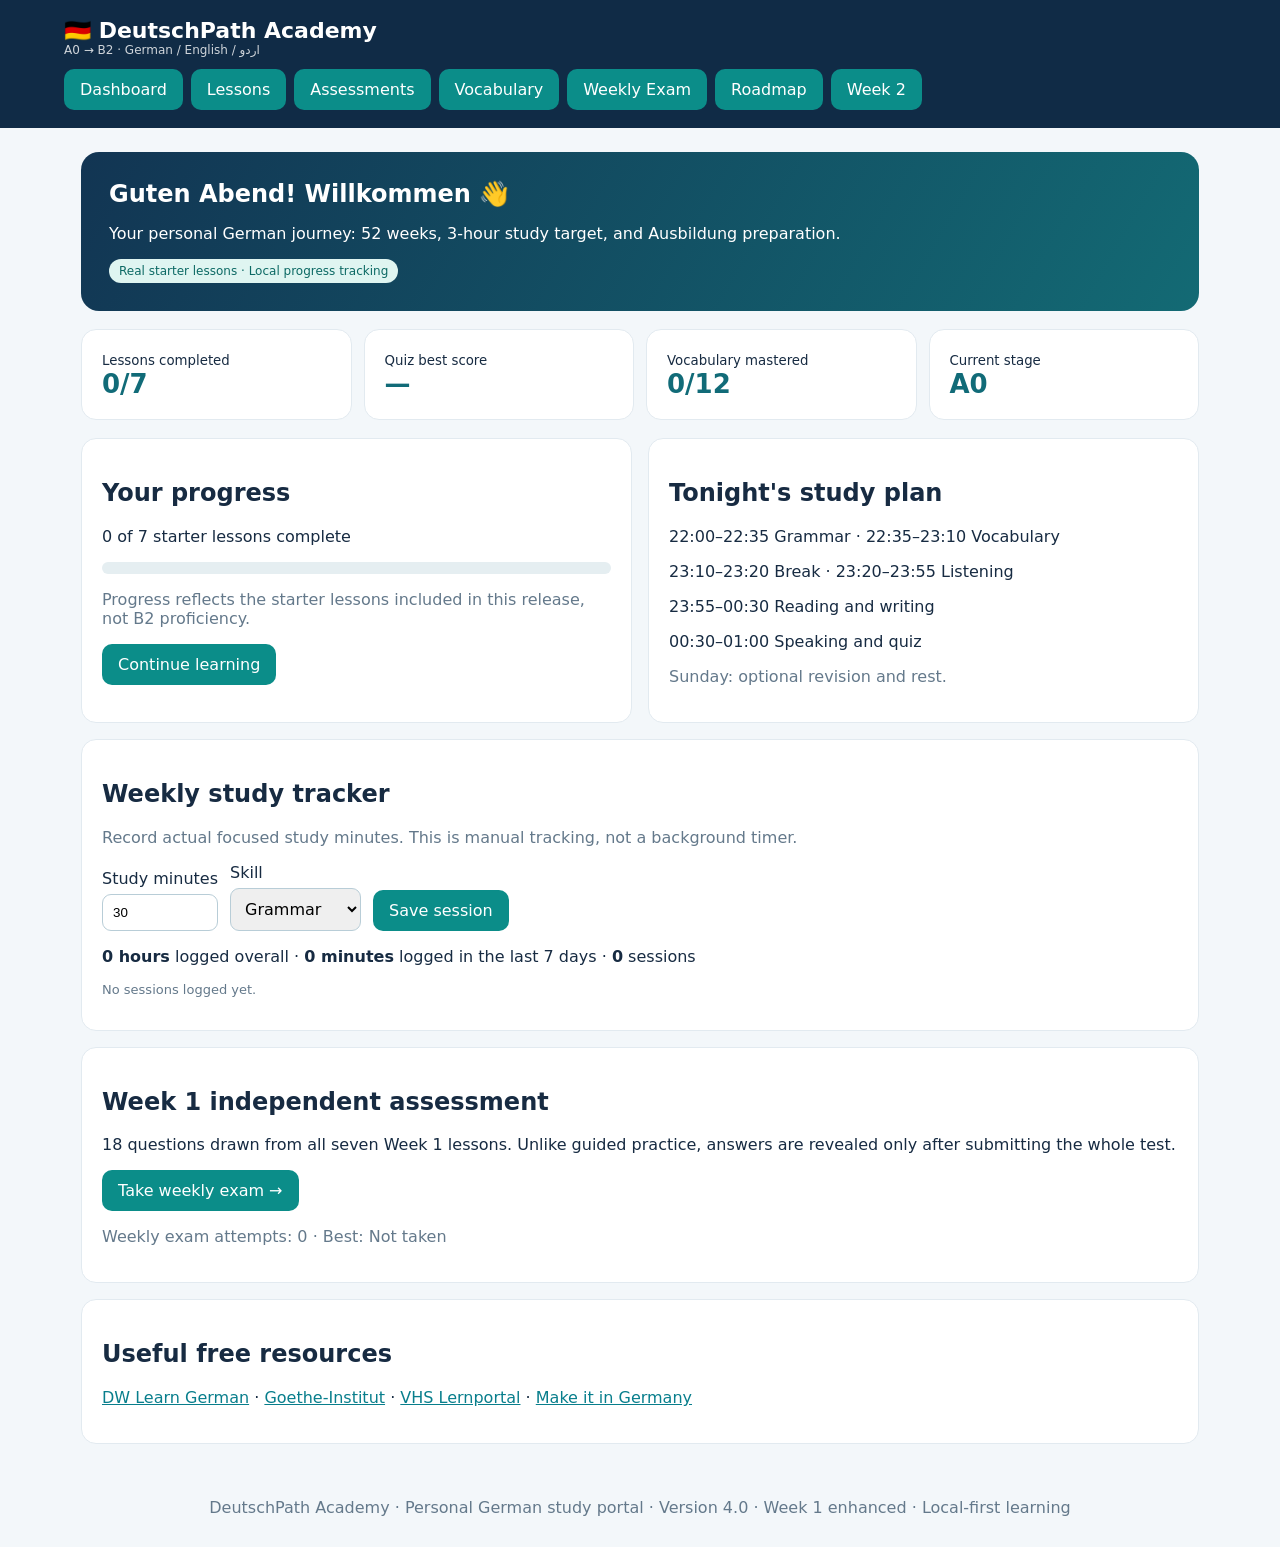
==== commit dc249758: "Add files via upload Upgrade DeutschPath Academy to Version 3.0" ====
--- a/index.html
+++ b/index.html
@@ -77,4 +77,30 @@
 const originalImport=document.getElementById('import').onchange;
 document.getElementById('import').onchange=async e=>{await originalImport(e);state.studySessions=Array.isArray(state.studySessions)?state.studySessions:[];state.weeklyExams=Array.isArray(state.weeklyExams)?state.weeklyExams:[];renderStudyStats()};
 newExam();renderStudyStats();
+</script><style>
+.w2-wrap{max-width:1140px;margin:auto;padding:22px 18px 70px}.w2-grid{display:grid;grid-template-columns:repeat(auto-fit,minmax(260px,1fr));gap:15px}.w2-card{background:#fff;border:1px solid #dce8ef;border-radius:16px;padding:23px}.w2-card h3{margin:8px 0}.w2-btn{background:#078f89;color:white;border:0;border-radius:9px;padding:12px 16px;cursor:pointer;font:inherit}.w2-btn.alt{background:#e7f0f5;color:#133550}.w2-btn:disabled{opacity:.5;cursor:not-allowed}.w2-tabs{display:flex;flex-wrap:wrap;gap:8px;margin:20px 0}.w2-tabs button.active{background:#078f89;color:#fff}.w2-box{background:#f5f9fb;border:1px solid #e0ebef;border-radius:12px;padding:17px;margin:12px 0}.w2-examples{display:grid;grid-template-columns:repeat(auto-fit,minmax(210px,1fr));gap:10px}.w2-examples .w2-box{margin:0}.w2-urdu{direction:rtl;text-align:right;font-family:Arial,sans-serif}.w2-q{border:1px solid #dce8ef;border-radius:12px;padding:15px;margin:10px 0}.w2-q label{display:block;background:#f0f6f9;padding:10px;border-radius:7px;margin:5px 0;cursor:pointer}.w2-q.correct{border-color:#39a58a}.w2-q.incorrect{border-color:#e7a366}.w2-writing{width:100%;min-height:180px;border:1px solid #c7dce6;border-radius:10px;padding:15px;font:inherit}.w2-note{color:#5c7388}.w2-progress{height:10px;background:#e2edf2;border-radius:12px;overflow:hidden}.w2-progress>div{height:100%;background:#078f89}.w2-head{background:linear-gradient(110deg,#123651,#126f78);color:#fff;border-radius:18px;padding:24px;margin-bottom:20px}.w2-head p{color:#e0f4f4}@media(max-width:600px){.w2-wrap{padding:12px 10px 45px}.w2-head{padding:17px}.w2-card{padding:15px}}
+</style>
+<section class="page hidden" id="week2"><div class="w2-wrap"><div class="w2-head"><h1>Woche 2 · Week 2 · دوسرا ہفتہ</h1><p>Seven complete A0 learning days · German / English / Urdu · Listen, practice, write, review.</p><p id="w2overall"></p></div><div id="w2content"></div></div></section>
+<script>
+(()=>{'use strict';
+const units=[{"day": 8, "de": "Nomen und Artikel", "en": "Nouns and definite articles", "ur": "اسم اور معرفہ آرٹیکل", "intro": "Learn der, die, das and capitalize every German noun. The article belongs to the noun and should be memorized together.", "introUr": "جرمن میں ہر اسم کا پہلا حرف بڑا ہوتا ہے۔ اسم کے ساتھ der، die یا das یاد کریں۔", "grammar": "der = masculine; die = feminine; das = neuter. Plural nouns use die regardless of singular gender. Gender cannot always be guessed from meaning.", "examples": [["der Tisch", "the table", "میز"], ["die Lampe", "the lamp", "لیمپ"], ["das Buch", "the book", "کتاب"], ["der Mann", "the man", "آدمی"], ["die Frau", "the woman", "عورت"], ["das Kind", "the child", "بچہ"], ["die Kinder", "the children", "بچے"], ["der Stuhl", "the chair", "کرسی"], ["die Tür", "the door", "دروازہ"], ["das Fenster", "the window", "کھڑکی"]], "writing": "Write eight German nouns with their definite articles. Include three complete sentences.", "quiz": [{"q": "What does “der Tisch” mean?", "options": ["the table", "the lamp", "the man"], "a": 0, "why": "der Tisch means the table."}, {"q": "What does “die Lampe” mean?", "options": ["the book", "the woman", "the lamp"], "a": 2, "why": "die Lampe means the lamp."}, {"q": "What does “das Buch” mean?", "options": ["the child", "the book", "the man"], "a": 1, "why": "das Buch means the book."}, {"q": "What does “der Mann” mean?", "options": ["the man", "the woman", "the children"], "a": 0, "why": "der Mann means the man."}, {"q": "What does “die Frau” mean?", "options": ["the child", "the chair", "the woman"], "a": 2, "why": "die Frau means the woman."}, {"q": "What does “das Kind” mean?", "options": ["the door", "the child", "the children"], "a": 1, "why": "das Kind means the child."}, {"q": "Which article is feminine singular?", "options": ["die", "der", "das"], "a": 0, "why": "Die marks feminine singular nominative."}, {"q": "Which article is used for plural nouns?", "options": ["das", "die", "der"], "a": 1, "why": "Plural definite article is die."}]}, {"day": 9, "de": "Ein, eine und kein", "en": "Indefinite articles and negation", "ur": "غیر معرفہ آرٹیکل اور نفی", "intro": "Use ein for masculine and neuter nominative nouns and eine for feminine nominative nouns. Kein/keine negate nouns.", "introUr": "ein مذکر اور غیر جانبدار اسم کے لیے اور eine مؤنث اسم کے لیے استعمال ہوتا ہے۔ kein اور keine سے نفی کریں۔", "grammar": "Nominative: ein Mann, eine Frau, ein Kind. Negation: kein Mann, keine Frau, kein Kind. In accusative masculine, ein becomes einen; that pattern is introduced later.", "examples": [["ein Mann", "a man", "ایک آدمی"], ["eine Frau", "a woman", "ایک عورت"], ["ein Kind", "a child", "ایک بچہ"], ["ein Buch", "a book", "ایک کتاب"], ["eine Tasche", "a bag", "ایک بیگ"], ["kein Hund", "no dog", "کوئی کتا نہیں"], ["keine Katze", "no cat", "کوئی بلی نہیں"], ["kein Auto", "no car", "کوئی گاڑی نہیں"], ["Das ist ein Tisch.", "That is a table.", "یہ ایک میز ہے"], ["Das ist keine Lampe.", "That is not a lamp.", "یہ لیمپ نہیں ہے"]], "writing": "Write six examples using ein/eine and four using kein/keine.", "quiz": [{"q": "What does “ein Mann” mean?", "options": ["a woman", "a book", "a man"], "a": 2, "why": "ein Mann means a man."}, {"q": "What does “eine Frau” mean?", "options": ["a bag", "a woman", "a child"], "a": 1, "why": "eine Frau means a woman."}, {"q": "What does “ein Kind” mean?", "options": ["a child", "a book", "no dog"], "a": 0, "why": "ein Kind means a child."}, {"q": "What does “ein Buch” mean?", "options": ["a bag", "no cat", "a book"], "a": 2, "why": "ein Buch means a book."}, {"q": "What does “eine Tasche” mean?", "options": ["no car", "a bag", "no dog"], "a": 1, "why": "eine Tasche means a bag."}, {"q": "What does “kein Hund” mean?", "options": ["no dog", "no cat", "That is a table."], "a": 0, "why": "kein Hund means no dog."}, {"q": "Choose the feminine nominative phrase.", "options": ["ein Frau", "eine Frau", "einen Frau"], "a": 1, "why": "Feminine nominative uses eine."}, {"q": "How do you negate ein Kind?", "options": ["kein Kind", "keine Kind", "nicht Kind"], "a": 0, "why": "Neuter nominative uses kein."}]}, {"day": 10, "de": "Regelmäßige Verben", "en": "Regular verbs in the present tense", "ur": "حال میں باقاعدہ افعال", "intro": "Regular verbs use endings -e, -st, -t, -en, -t, -en for ich, du, er/sie/es, wir, ihr, sie/Sie.", "introUr": "باقاعدہ فعل فاعل کے مطابق بدلتا ہے۔ ich کے ساتھ -e اور du کے ساتھ -st عام ہیں۔", "grammar": "lernen: ich lerne, du lernst, er lernt, wir lernen, ihr lernt, sie lernen. Some verbs require a linking e (arbeiten: du arbeitest).", "examples": [["ich lerne", "I learn", "میں سیکھتا ہوں"], ["du lernst", "you learn", "تم سیکھتے ہو"], ["er lernt", "he learns", "وہ سیکھتا ہے"], ["wir lernen", "we learn", "ہم سیکھتے ہیں"], ["ihr lernt", "you all learn", "تم سب سیکھتے ہو"], ["sie lernen", "they learn", "وہ سیکھتے ہیں"], ["ich wohne", "I live", "میں رہتا ہوں"], ["du wohnst", "you live", "تم رہتے ہو"], ["wir arbeiten", "we work", "ہم کام کرتے ہیں"], ["Sie arbeiten", "you work (formal)", "آپ کام کرتے ہیں"]], "writing": "Conjugate lernen and wohnen for all six subject forms; write five original sentences.", "quiz": [{"q": "What does “ich lerne” mean?", "options": ["we learn", "I learn", "you learn"], "a": 1, "why": "ich lerne means I learn."}, {"q": "What does “du lernst” mean?", "options": ["you learn", "he learns", "you all learn"], "a": 0, "why": "du lernst means you learn."}, {"q": "What does “er lernt” mean?", "options": ["we learn", "they learn", "he learns"], "a": 2, "why": "er lernt means he learns."}, {"q": "What does “wir lernen” mean?", "options": ["I live", "we learn", "you all learn"], "a": 1, "why": "wir lernen means we learn."}, {"q": "What does “ihr lernt” mean?", "options": ["you all learn", "they learn", "you live"], "a": 0, "why": "ihr lernt means you all learn."}, {"q": "What does “sie lernen” mean?", "options": ["I live", "we work", "they learn"], "a": 2, "why": "sie lernen means they learn."}, {"q": "Choose the correct form: du ___.", "options": ["lernen", "lernst", "lerne"], "a": 1, "why": "Du normally takes -st."}, {"q": "Choose the correct form: wir ___.", "options": ["lernt", "lerne", "lernen"], "a": 2, "why": "Wir takes -en."}]}, {"day": 11, "de": "Satzbau und Fragen", "en": "Word order and yes/no questions", "ur": "جملے کی ترتیب اور سوالات", "intro": "In a standard statement the conjugated verb is in position two. In a yes/no question it is first. In a W-question it follows the question word.", "introUr": "سادہ خبریہ جملے میں فعل دوسرے مقام پر ہوتا ہے۔ ہاں/نہیں والے سوال میں فعل پہلے آتا ہے۔", "grammar": "Ich lerne heute Deutsch. Heute lerne ich Deutsch. Lernst du Deutsch? Was lernst du? Position two means the second constituent, not necessarily the second written word.", "examples": [["Ich lerne Deutsch.", "I learn German.", "میں جرمن سیکھتا ہوں"], ["Heute lerne ich.", "Today I study.", "آج میں پڑھتا ہوں"], ["Lernst du Deutsch?", "Do you learn German?", "کیا تم جرمن سیکھتے ہو؟"], ["Wo wohnst du?", "Where do you live?", "تم کہاں رہتے ہو؟"], ["Wir arbeiten heute.", "We work today.", "ہم آج کام کرتے ہیں"], ["Arbeitest du heute?", "Do you work today?", "کیا تم آج کام کرتے ہو؟"], ["Was machst du?", "What do you do?", "تم کیا کرتے ہو؟"], ["Ich wohne hier.", "I live here.", "میں یہاں رہتا ہوں"], ["Morgen lerne ich.", "Tomorrow I study.", "کل میں پڑھوں گا"], ["Wie heißt du?", "What is your name?", "تمہارا نام کیا ہے؟"]], "writing": "Write five statements, change three into yes/no questions, and write two W-questions.", "quiz": [{"q": "What does “Ich lerne Deutsch.” mean?", "options": ["I learn German.", "Today I study.", "Where do you live?"], "a": 0, "why": "Ich lerne Deutsch. means I learn German.."}, {"q": "What does “Heute lerne ich.” mean?", "options": ["Do you learn German?", "We work today.", "Today I study."], "a": 2, "why": "Heute lerne ich. means Today I study.."}, {"q": "What does “Lernst du Deutsch?” mean?", "options": ["Do you work today?", "Do you learn German?", "Where do you live?"], "a": 1, "why": "Lernst du Deutsch? means Do you learn German?."}, {"q": "What does “Wo wohnst du?” mean?", "options": ["Where do you live?", "We work today.", "What do you do?"], "a": 0, "why": "Wo wohnst du? means Where do you live?."}, {"q": "What does “Wir arbeiten heute.” mean?", "options": ["Do you work today?", "I live here.", "We work today."], "a": 2, "why": "Wir arbeiten heute. means We work today.."}, {"q": "What does “Arbeitest du heute?” mean?", "options": ["Tomorrow I study.", "Do you work today?", "What do you do?"], "a": 1, "why": "Arbeitest du heute? means Do you work today?."}, {"q": "Choose correct statement word order.", "options": ["Heute ich lerne.", "Heute lerne ich.", "Heute ich lernen."], "a": 1, "why": "Finite verb occupies second position."}, {"q": "Choose a yes/no question.", "options": ["Du lernst?", "Lernst du?", "Was du lernst?"], "a": 1, "why": "Yes/no questions generally start with the finite verb."}]}, {"day": 12, "de": "Familie und Possessivartikel", "en": "Family and possessive determiners", "ur": "خاندان اور ملکیت کے الفاظ", "intro": "Mein and dein express my and your (informal). In nominative feminine and plural, use meine/deine. Learn family vocabulary with articles.", "introUr": "mein کا مطلب میرا اور dein کا مطلب تمہارا ہے۔ مؤنث اور جمع کے ساتھ اکثر meine اور deine آتا ہے۔", "grammar": "mein Vater, meine Mutter, mein Kind, meine Eltern. Possessive endings vary by gender, number and case; this lesson focuses on nominative.", "examples": [["der Vater", "the father", "والد"], ["die Mutter", "the mother", "والدہ"], ["der Bruder", "the brother", "بھائی"], ["die Schwester", "the sister", "بہن"], ["die Eltern", "the parents", "والدین"], ["mein Vater", "my father", "میرے والد"], ["meine Mutter", "my mother", "میری والدہ"], ["dein Bruder", "your brother", "تمہارا بھائی"], ["deine Schwester", "your sister", "تمہاری بہن"], ["meine Familie", "my family", "میرا خاندان"]], "writing": "Describe your family in six original German sentences using mein/meine or dein/deine.", "quiz": [{"q": "What does “der Vater” mean?", "options": ["the mother", "the sister", "the father"], "a": 2, "why": "der Vater means the father."}, {"q": "What does “die Mutter” mean?", "options": ["the parents", "the mother", "the brother"], "a": 1, "why": "die Mutter means the mother."}, {"q": "What does “der Bruder” mean?", "options": ["the brother", "the sister", "my father"], "a": 0, "why": "der Bruder means the brother."}, {"q": "What does “die Schwester” mean?", "options": ["the parents", "my mother", "the sister"], "a": 2, "why": "die Schwester means the sister."}, {"q": "What does “die Eltern” mean?", "options": ["your brother", "the parents", "my father"], "a": 1, "why": "die Eltern means the parents."}, {"q": "What does “mein Vater” mean?", "options": ["my father", "my mother", "your sister"], "a": 0, "why": "mein Vater means my father."}, {"q": "Choose the correct phrase.", "options": ["mein Mutter", "meine Mutter", "meinen Mutter"], "a": 1, "why": "Feminine nominative uses meine."}, {"q": "Choose the correct phrase.", "options": ["meine Vater", "mein Vater", "meinen Vater"], "a": 1, "why": "Masculine nominative uses mein."}]}, {"day": 13, "de": "Alltag und Uhrzeit", "en": "Daily routine and clock time", "ur": "روزمرہ معمول اور وقت", "intro": "Use everyday verbs to describe routines. Learn the difference between um (at a clock time) and am (on a day).", "introUr": "روزمرہ کے کاموں کے لیے فعل سیکھیں۔ گھڑی کے وقت کے ساتھ um اور دن کے ساتھ am استعمال کریں۔", "grammar": "Ich lerne um zehn Uhr. Am Montag arbeite ich. German time uses Uhr for clock time; halb elf means 10:30, not 11:30.", "examples": [["Guten Morgen", "good morning", "صبح بخیر"], ["Ich arbeite.", "I work.", "میں کام کرتا ہوں"], ["Ich lerne.", "I study.", "میں پڑھتا ہوں"], ["um zehn Uhr", "at ten o’clock", "دس بجے"], ["am Montag", "on Monday", "پیر کے دن"], ["heute Abend", "this evening", "آج شام"], ["morgen früh", "tomorrow morning", "کل صبح"], ["halb elf", "half past ten", "ساڑھے دس"], ["Ich esse.", "I eat.", "میں کھاتا ہوں"], ["Ich schlafe.", "I sleep.", "میں سوتا ہوں"]], "writing": "Write a six-sentence daily routine in German and include at least two clock times.", "quiz": [{"q": "What does “Guten Morgen” mean?", "options": ["at ten o’clock", "good morning", "I work."], "a": 1, "why": "Guten Morgen means good morning."}, {"q": "What does “Ich arbeite.” mean?", "options": ["I work.", "I study.", "on Monday"], "a": 0, "why": "Ich arbeite. means I work.."}, {"q": "What does “Ich lerne.” mean?", "options": ["at ten o’clock", "this evening", "I study."], "a": 2, "why": "Ich lerne. means I study.."}, {"q": "What does “um zehn Uhr” mean?", "options": ["tomorrow morning", "at ten o’clock", "on Monday"], "a": 1, "why": "um zehn Uhr means at ten o’clock."}, {"q": "What does “am Montag” mean?", "options": ["on Monday", "this evening", "half past ten"], "a": 0, "why": "am Montag means on Monday."}, {"q": "What does “heute Abend” mean?", "options": ["tomorrow morning", "I eat.", "this evening"], "a": 2, "why": "heute Abend means this evening."}, {"q": "Which means 10:30?", "options": ["halb zehn", "halb elf", "elf Uhr"], "a": 1, "why": "Halb elf means half an hour before eleven."}, {"q": "Choose “on Monday”.", "options": ["um Montag", "am Montag", "in Montag"], "a": 1, "why": "Am is used for weekdays."}]}, {"day": 14, "de": "Woche 2 — Wiederholung", "en": "Week 2 review and practical communication", "ur": "دوسرے ہفتے کا اعادہ", "intro": "Consolidate noun genders, articles, negation, regular present-tense verbs, word order, family and daily routines.", "introUr": "دوسرے ہفتے کے تمام مضامین دہرائیں: آرٹیکل، فعل، جملے، خاندان اور روزمرہ معمول۔", "grammar": "Test yourself without notes. Explain der/die/das, ein/eine, conjugate lernen and form both statement and question. Review errors before marking complete.", "examples": [["der Tisch", "the table", "میز"], ["die Mutter", "the mother", "والدہ"], ["das Buch", "the book", "کتاب"], ["eine Familie", "a family", "ایک خاندان"], ["ich lerne", "I study", "میں پڑھتا ہوں"], ["du lernst", "you study", "تم پڑھتے ہو"], ["Lernst du?", "Do you study?", "کیا تم پڑھتے ہو؟"], ["mein Vater", "my father", "میرے والد"], ["um zehn Uhr", "at ten o’clock", "دس بجے"], ["Ich arbeite heute.", "I work today.", "میں آج کام کرتا ہوں"]], "writing": "Write a ten-sentence self-introduction and routine using at least five Week 2 grammar patterns.", "quiz": [{"q": "What does “der Tisch” mean?", "options": ["the table", "the mother", "a family"], "a": 0, "why": "der Tisch means the table."}, {"q": "What does “die Mutter” mean?", "options": ["the book", "I study", "the mother"], "a": 2, "why": "die Mutter means the mother."}, {"q": "What does “das Buch” mean?", "options": ["you study", "the book", "a family"], "a": 1, "why": "das Buch means the book."}, {"q": "What does “eine Familie” mean?", "options": ["a family", "I study", "Do you study?"], "a": 0, "why": "eine Familie means a family."}, {"q": "What does “ich lerne” mean?", "options": ["you study", "my father", "I study"], "a": 2, "why": "ich lerne means I study."}, {"q": "What does “du lernst” mean?", "options": ["at ten o’clock", "you study", "Do you study?"], "a": 1, "why": "du lernst means you study."}, {"q": "Choose the correct phrase.", "options": ["das Buch", "die Buch", "der Buch"], "a": 0, "why": "Buch is neuter."}, {"q": "Which is correct?", "options": ["du lernst", "du lerne", "du lernen"], "a": 0, "why": "Du takes lernst."}]}];
+const storeKey='deutschpath-week2-v1';let progress={};try{progress=JSON.parse(localStorage.getItem(storeKey)||'{}')||{}}catch(e){progress={}};
+const escape=s=>String(s).replace(/[&<>"']/g,c=>({'&':'&amp;','<':'&lt;','>':'&gt;','"':'&quot;',"'":'&#39;'}[c]));
+const persist=()=>{try{localStorage.setItem(storeKey,JSON.stringify(progress))}catch(e){alert('Progress could not be saved. Check browser storage.')}updateOverall()};
+const get=(n)=>progress[n]||(progress[n]={attempts:[],best:0,writing:'',done:false});
+const host=document.querySelector('header nav');if(host){let b=document.createElement('button');b.textContent='Week 2';b.dataset.page='week2';b.onclick=()=>home();host.appendChild(b)}
+function reveal(){document.querySelectorAll('.page').forEach(el=>el.classList.toggle('hidden',el.id!=='week2'));window.scrollTo(0,0)}
+function updateOverall(){let n=units.filter(u=>get(u.day).done).length;let el=document.getElementById('w2overall');if(el)el.textContent=`${n}/7 lessons completed · Progress is saved in this browser.`}
+function home(){reveal();document.getElementById('w2content').innerHTML=`<div class="w2-grid">${units.map(u=>`<article class="w2-card"><small>Week 2 · Day ${u.day}</small><h3>${escape(u.de)}</h3><p>${escape(u.en)}</p><p class="w2-urdu">${escape(u.ur)}</p><p>${get(u.day).done?'✓ Completed':'In progress / not started'}</p><button class="w2-btn" data-open="${u.day}">Open interactive lesson →</button></article>`).join('')}</div><div class="w2-box"><b>How progress works</b><p>Each lesson requires 6/8 on its quiz and a saved writing assignment of at least 30 characters. Writing is self-reviewed, not automatically language-graded. Browser text-to-speech depends on installed German voices.</p><button class="w2-btn alt" id="w2backup">Export Week 2 progress</button> <label class="w2-btn alt" for="w2import">Import Week 2 progress</label><input id="w2import" type="file" accept="application/json" hidden></div>`;document.querySelectorAll('[data-open]').forEach(b=>b.onclick=()=>open(Number(b.dataset.open)));document.getElementById('w2backup').onclick=()=>{let a=document.createElement('a');a.href=URL.createObjectURL(new Blob([JSON.stringify({app:'DeutschPath Academy',week:2,progress},null,2)],{type:'application/json'}));a.download='deutschpath-week2-progress.json';a.click();setTimeout(()=>URL.revokeObjectURL(a.href),1000)};document.getElementById('w2import').onchange=async e=>{try{let v=JSON.parse(await e.target.files[0].text());if(v.week!==2||typeof v.progress!=='object'||!v.progress||Array.isArray(v.progress))throw Error('Invalid backup');if(confirm('Replace Week 2 progress with this backup?')){progress=v.progress;persist();home()}}catch(err){alert('Invalid Week 2 backup file.')}};updateOverall()}
+function speak(s,slow){if(!('speechSynthesis'in window)){alert('Speech synthesis is not available in this browser.');return}speechSynthesis.cancel();let t=new SpeechSynthesisUtterance(s);t.lang='de-DE';t.rate=slow?.65:.88;let voice=speechSynthesis.getVoices().find(v=>v.lang.toLowerCase().startsWith('de'));if(voice)t.voice=voice;speechSynthesis.speak(t)}
+function open(day){let u=units.find(x=>x.day===day);if(!u)return;let d=get(day);reveal();let root=document.getElementById('w2content');root.innerHTML=`<button class="w2-btn alt" id="w2back">← Week 2 lessons</button><article class="w2-card" style="margin-top:16px"><small>A0 · Week 2 · Day ${day}</small><h1>${escape(u.de)}</h1><p>${escape(u.en)} · <span class="w2-urdu">${escape(u.ur)}</span></p><p><b>Objective:</b> ${escape(u.intro)}</p><p class="w2-urdu">${escape(u.introUr)}</p><div class="w2-tabs">${['Learn','Listen','Practice','Write','Results'].map((x,i)=>`<button class="w2-btn alt" data-tab="${i}">${i+1}. ${x}</button>`).join('')}</div><div id="w2pane"></div></article>`;root.querySelector('#w2back').onclick=home;root.querySelectorAll('[data-tab]').forEach(b=>b.onclick=()=>tab(Number(b.dataset.tab)));function tab(t){root.querySelectorAll('[data-tab]').forEach((b,i)=>{b.classList.toggle('active',i===t);b.classList.toggle('alt',i!==t)});let pane=root.querySelector('#w2pane');if(t===0)pane.innerHTML=`<h2>Learn · Lernen · سیکھیں</h2><div class="w2-box"><b>Grammar focus</b><p>${escape(u.grammar)}</p><p class="w2-urdu">${escape(u.introUr)}</p></div><h3>Vocabulary and examples</h3><div class="w2-examples">${u.examples.map(x=>`<div class="w2-box"><b>${escape(x[0])}</b><p>${escape(x[1])}</p><p class="w2-urdu">${escape(x[2])}</p><button class="w2-btn alt" data-audio="${escape(x[0])}">🔊 Listen</button></div>`).join('')}</div><p class="w2-note">Study the article, noun and meaning together. Read every example aloud and make your own sentences.</p><button class="w2-btn" data-next="1">Continue to listening →</button>`;
+if(t===1)pane.innerHTML=`<h2>Listen and repeat · Hören und Sprechen</h2><p>Listen to each phrase three times. Then speak without reading. The voice is browser-generated and is not a pronunciation assessment.</p><div class="w2-examples">${u.examples.map(x=>`<div class="w2-box"><b>${escape(x[0])}</b><p>${escape(x[1])}</p><button class="w2-btn alt" data-audio="${escape(x[0])}">🔊 Listen</button> <button class="w2-btn alt" data-slow="${escape(x[0])}">Slow</button></div>`).join('')}</div><div class="w2-box"><b>Speaking assignment:</b> Record yourself on your phone saying at least five German examples and compare with playback.</div><button class="w2-btn" data-next="2">Continue to practice →</button>`;
+if(t===2)pane.innerHTML=`<h2>Practice · Übungen</h2><p>Eight questions. Submit all answers to see corrections. The passing target is 6/8.</p>${u.quiz.map((q,i)=>`<div class="w2-q" id="w2q${i}"><b>${i+1}. ${escape(q.q)}</b>${q.options.map((o,j)=>`<label><input type="radio" name="w2ans${i}" value="${j}"> ${escape(o)}</label>`).join('')}<p class="w2-note" id="w2feedback${i}"></p></div>`).join('')}<button class="w2-btn" id="w2grade">Check all answers</button><p id="w2score" role="status"></p><button class="w2-btn alt" data-next="3">Continue to writing →</button>`;
+if(t===3)pane.innerHTML=`<h2>Writing · Schreiben · تحریری مشق</h2><div class="w2-box"><b>Your assignment:</b><p>${escape(u.writing)}</p><p class="w2-urdu">جرمن زبان میں اپنے جملے لکھیں۔ لکھنے کے بعد فعل، الفاظ اور جملوں کی ترتیب خود چیک کریں۔</p></div><textarea class="w2-writing" id="w2writing" placeholder="Schreiben Sie auf Deutsch ..."></textarea><p id="w2chars"></p><div class="w2-box"><b>Self-review</b><p>□ Are your sentences in German? □ Are nouns capitalized? □ Are verbs conjugated correctly? □ Did you read your sentences aloud?</p><p class="w2-note">This offline app checks only length, not grammatical correctness.</p></div><button class="w2-btn" id="w2save">Save assignment</button><p id="w2saved" role="status"></p><button class="w2-btn alt" data-next="4">Review results →</button>`;
+if(t===4){let best=d.best||0,chars=(d.writing||'').trim().length;pane.innerHTML=`<h2>Results · Ergebnisse</h2><div class="w2-box"><p><b>Best assessment:</b> ${best}/8</p><p><b>Writing:</b> ${chars} characters saved</p><p><b>Attempts:</b> ${(d.attempts||[]).length}</p><p><b>Completion:</b> ${d.done?'✓ Completed':'Not completed'}</p><div class="w2-progress"><div style="width:${Math.round((best/8)*100)}%"></div></div></div><p>Complete with 6/8 or better and 30+ saved writing characters. This is a learning checkpoint, not a recognized CEFR certificate.</p><button class="w2-btn" id="w2finish" ${d.done||best<6||chars<30?'disabled':''}>Mark lesson completed</button> <button class="w2-btn alt" id="w2next">${day<14?'Next day →':'Back to Week 2'}</button><p id="w2done"></p>`;pane.querySelector('#w2finish').onclick=()=>{d.done=true;d.completedAt=new Date().toISOString();persist();tab(4)};pane.querySelector('#w2next').onclick=()=>day<14?open(day+1):home()}
+pane.querySelectorAll('[data-audio]').forEach(b=>b.onclick=()=>speak(b.dataset.audio,false));pane.querySelectorAll('[data-slow]').forEach(b=>b.onclick=()=>speak(b.dataset.slow,true));pane.querySelectorAll('[data-next]').forEach(b=>b.onclick=()=>tab(Number(b.dataset.next)));
+if(t===2)pane.querySelector('#w2grade').onclick=()=>{let answers=u.quiz.map((q,i)=>pane.querySelector(`input[name="w2ans${i}"]:checked`));if(answers.some(x=>!x)){pane.querySelector('#w2score').textContent='Please answer all eight questions.';return}let score=0;answers.forEach((a,i)=>{let q=u.quiz[i],ok=Number(a.value)===q.a;score+=ok?1:0;let box=pane.querySelector('#w2q'+i);box.classList.remove('correct','incorrect');box.classList.add(ok?'correct':'incorrect');pane.querySelector('#w2feedback'+i).textContent=(ok?'✓ Correct. ':'Incorrect. Correct answer: '+q.options[q.a]+'. ')+q.why});d.attempts=d.attempts||[];d.attempts.push({score,date:new Date().toISOString()});d.best=Math.max(d.best||0,score);persist();pane.querySelector('#w2score').textContent=`Score ${score}/8 · Best ${d.best}/8. ${score>=6?'Passing target met.':'Review explanations and retry.'}`};
+if(t===3){let area=pane.querySelector('#w2writing'),count=pane.querySelector('#w2chars');area.value=d.writing||'';let sync=()=>{d.writing=area.value;count.textContent=`${area.value.trim().length} characters · Autosaved locally`;persist()};area.oninput=sync;sync();pane.querySelector('#w2save').onclick=()=>{sync();pane.querySelector('#w2saved').textContent='✓ Assignment saved.'}}window.scrollTo({top:0,behavior:'smooth'})}tab(0)}
+window.deutschpathWeek2={home};updateOverall();
+})();
 </script></body></html>
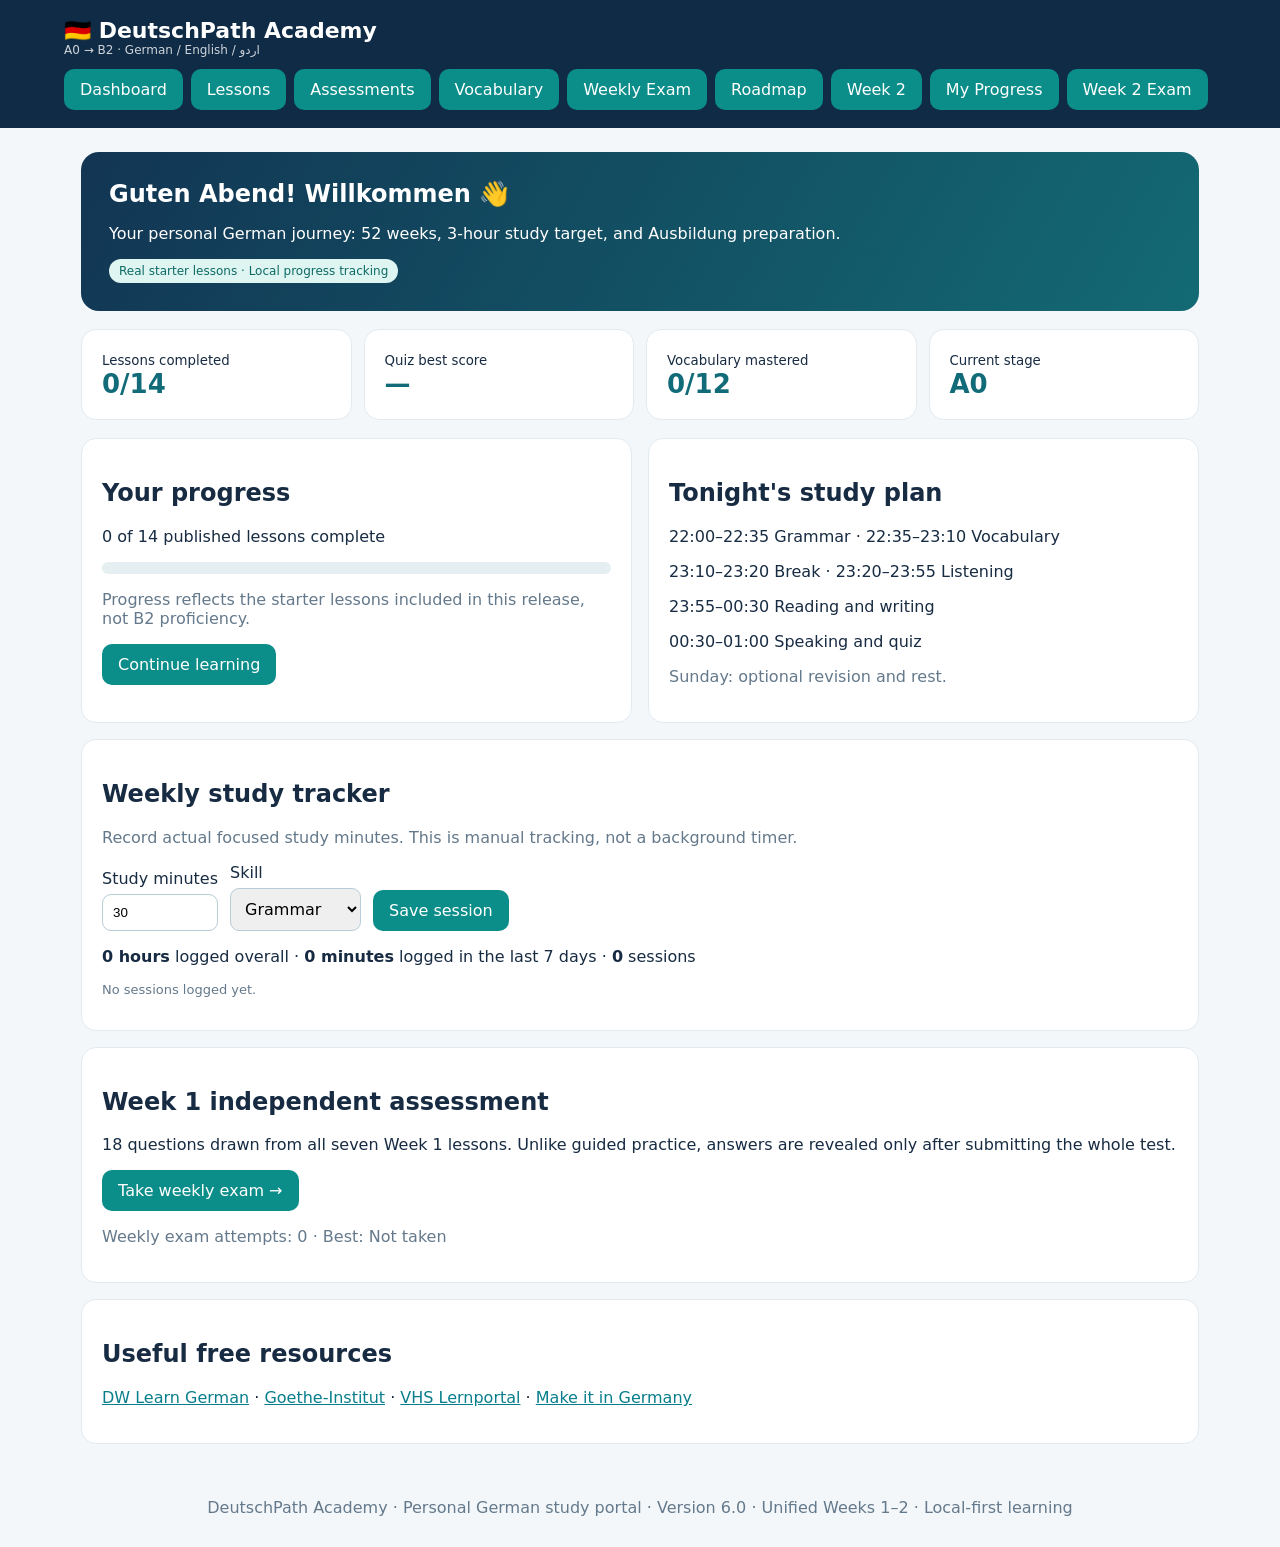
==== commit a56ae026: "Add files via upload Upgrade DeutschPath Academy to Version 3.0" ====
--- a/index.html
+++ b/index.html
@@ -5,7 +5,7 @@
 .week-examples{display:grid;grid-template-columns:repeat(auto-fit,minmax(225px,1fr));gap:12px;margin:18px 0}.week-examples .sound-card h3{overflow-wrap:anywhere}@media(max-width:650px){.week-examples{grid-template-columns:1fr}}
 
 .deep-panel{margin:22px 0;padding:20px;border:1px solid #cce3e2;border-radius:14px;background:#f0f9f8}.deep-panel h3{margin-top:0}.checkline{display:block;padding:8px 0}.track-row{display:flex;align-items:end;gap:12px;flex-wrap:wrap}.track-row label{display:flex;flex-direction:column;gap:6px}.track-row input,.track-row select{padding:10px;border:1px solid #b8cdd7;border-radius:9px;max-width:190px}.exam-question{padding:15px;margin:13px 0;border:1px solid #d8e6ea;border-radius:12px}.exam-question label{display:block;padding:9px;margin-top:7px;background:#f1f6f8;border-radius:8px}.exam-feedback{padding:12px;background:#edf7f6;border-radius:10px;margin:8px 0}button{min-height:40px}button:focus-visible{outline:3px solid #f2ae4a} [lang="ur"]{font-family:system-ui,Arial,sans-serif;line-height:1.9} 
-</style></head><body><header><div><b>🇩🇪 DeutschPath Academy</b><div style="font-size:12px;opacity:.8">A0 → B2 · German / English / اردو</div></div><nav><button data-page="dashboard">Dashboard</button><button data-page="lessons">Lessons</button><button data-page="quiz">Assessments</button><button data-page="vocab">Vocabulary</button><button data-page="weeklyExam">Weekly Exam</button><button data-page="roadmap">Roadmap</button></nav></header><main><section class="hero"><h1>Guten Abend! Willkommen 👋</h1><p>Your personal German journey: 52 weeks, 3-hour study target, and Ausbildung preparation.</p><span class="tag">Real starter lessons · Local progress tracking</span></section><div class="stats"><div class="stat"><small>Lessons completed</small><strong id="completed">0</strong></div><div class="stat"><small>Quiz best score</small><strong id="score">—</strong></div><div class="stat"><small>Vocabulary mastered</small><strong id="words">0</strong></div><div class="stat"><small>Current stage</small><strong>A0</strong></div></div><section id="dashboard" class="page"><div class="layout"><div class="panel"><h2>Your progress</h2><p id="progressLabel"></p><div class="progress"><div id="progressBar"></div></div><p class="muted">Progress reflects the starter lessons included in this release, not B2 proficiency.</p><button data-page="lessons">Continue learning</button></div><div class="panel"><h2>Tonight's study plan</h2><p>22:00–22:35 Grammar · 22:35–23:10 Vocabulary</p><p>23:10–23:20 Break · 23:20–23:55 Listening</p><p>23:55–00:30 Reading and writing</p><p>00:30–01:00 Speaking and quiz</p><p class="muted">Sunday: optional revision and rest.</p></div></div><div class="panel" style="margin-top:16px"><h2>Weekly study tracker</h2><p class="muted">Record actual focused study minutes. This is manual tracking, not a background timer.</p><div class="track-row"><label>Study minutes <input type="number" id="studyMinutes" min="1" max="600" value="30"></label><label>Skill <select id="studySkill"><option>Grammar</option><option>Vocabulary</option><option>Listening</option><option>Speaking</option><option>Reading</option><option>Writing</option></select></label><button id="logStudy">Save session</button></div><p id="studyFeedback" role="status"></p><div id="studyStats"></div></div><div class="panel" style="margin-top:16px"><h2>Week 1 independent assessment</h2><p>18 questions drawn from all seven Week 1 lessons. Unlike guided practice, answers are revealed only after submitting the whole test.</p><button data-page="weeklyExam">Take weekly exam →</button><p id="examDashboard" class="muted"></p></div><div class="panel" style="margin-top:16px"><h2>Useful free resources</h2><p><a href="https://learngerman.dw.com/" target="_blank" rel="noopener">DW Learn German</a> · <a href="https://www.goethe.de/" target="_blank" rel="noopener">Goethe-Institut</a> · <a href="https://deutsch.vhs-lernportal.de/" target="_blank" rel="noopener">VHS Lernportal</a> · <a href="https://www.make-it-in-germany.com/en/" target="_blank" rel="noopener">Make it in Germany</a></p></div></section><section id="lessons" class="page hidden"><h2>Starter course · A0</h2><p class="muted">Seven interactive Week 1 lessons with extended bilingual/trilingual theory, guided practice, listening, writing and completion checkpoints.</p><div id="lessonList"></div></section><section id="day1" class="page hidden"><div id="day1Content"></div></section><section id="quiz" class="page hidden"><div class="panel"><h2>A0 checkpoint assessment</h2><p>Choose an answer for each question. The platform grades your answers and saves your best result locally.</p><div id="quizList"></div><button id="grade">Grade assessment</button><p id="result" role="status"></p></div></section><section id="vocab" class="page hidden"><h2>Vocabulary flashcards</h2><p>Mark words mastered as you practice. Your progress is saved on this device.</p><div id="vocabList" class="cards"></div></section><section id="weeklyExam" class="page hidden"><div class="panel"><span class="tag">Week 1 · Independent checkpoint</span><h2>Week 1 exam · Wochenprüfung</h2><p>18 questions · recommended pass threshold 80%. No feedback is shown until you submit all answers. This tests recognition, not full CEFR competence.</p><div id="examQuestions"></div><button id="submitExam">Submit exam</button> <button id="retryExam" class="secondary">New attempt</button><div id="examResults" aria-live="polite"></div></div></section><section id="roadmap" class="page hidden"><h2>52-week learning roadmap</h2><p class="muted">This is a planned syllabus. Only the seven A0 lessons are implemented in this starter release.</p><div id="roadmapList" class="cards"></div><div class="panel" style="margin-top:16px"><h3>Export / import progress</h3><button id="export">Download progress backup</button> <label class="secondary">Restore backup <input id="import" type="file" accept="application/json"></label><p class="muted">No account or cloud sync yet. Use backups to move progress between devices.</p></div></section></main><footer>DeutschPath Academy · Personal German study portal · Version 4.0 · Week 1 enhanced · Local-first learning</footer><script>
+</style></head><body><header><div><b>🇩🇪 DeutschPath Academy</b><div style="font-size:12px;opacity:.8">A0 → B2 · German / English / اردو</div></div><nav><button data-page="dashboard">Dashboard</button><button data-page="lessons">Lessons</button><button data-page="quiz">Assessments</button><button data-page="vocab">Vocabulary</button><button data-page="weeklyExam">Weekly Exam</button><button data-page="roadmap">Roadmap</button></nav></header><main><section class="hero"><h1>Guten Abend! Willkommen 👋</h1><p>Your personal German journey: 52 weeks, 3-hour study target, and Ausbildung preparation.</p><span class="tag">Real starter lessons · Local progress tracking</span></section><div class="stats"><div class="stat"><small>Lessons completed</small><strong id="completed">0</strong></div><div class="stat"><small>Quiz best score</small><strong id="score">—</strong></div><div class="stat"><small>Vocabulary mastered</small><strong id="words">0</strong></div><div class="stat"><small>Current stage</small><strong>A0</strong></div></div><section id="dashboard" class="page"><div class="layout"><div class="panel"><h2>Your progress</h2><p id="progressLabel"></p><div class="progress"><div id="progressBar"></div></div><p class="muted">Progress reflects the starter lessons included in this release, not B2 proficiency.</p><button data-page="lessons">Continue learning</button></div><div class="panel"><h2>Tonight's study plan</h2><p>22:00–22:35 Grammar · 22:35–23:10 Vocabulary</p><p>23:10–23:20 Break · 23:20–23:55 Listening</p><p>23:55–00:30 Reading and writing</p><p>00:30–01:00 Speaking and quiz</p><p class="muted">Sunday: optional revision and rest.</p></div></div><div class="panel" style="margin-top:16px"><h2>Weekly study tracker</h2><p class="muted">Record actual focused study minutes. This is manual tracking, not a background timer.</p><div class="track-row"><label>Study minutes <input type="number" id="studyMinutes" min="1" max="600" value="30"></label><label>Skill <select id="studySkill"><option>Grammar</option><option>Vocabulary</option><option>Listening</option><option>Speaking</option><option>Reading</option><option>Writing</option></select></label><button id="logStudy">Save session</button></div><p id="studyFeedback" role="status"></p><div id="studyStats"></div></div><div class="panel" style="margin-top:16px"><h2>Week 1 independent assessment</h2><p>18 questions drawn from all seven Week 1 lessons. Unlike guided practice, answers are revealed only after submitting the whole test.</p><button data-page="weeklyExam">Take weekly exam →</button><p id="examDashboard" class="muted"></p></div><div class="panel" style="margin-top:16px"><h2>Useful free resources</h2><p><a href="https://learngerman.dw.com/" target="_blank" rel="noopener">DW Learn German</a> · <a href="https://www.goethe.de/" target="_blank" rel="noopener">Goethe-Institut</a> · <a href="https://deutsch.vhs-lernportal.de/" target="_blank" rel="noopener">VHS Lernportal</a> · <a href="https://www.make-it-in-germany.com/en/" target="_blank" rel="noopener">Make it in Germany</a></p></div></section><section id="lessons" class="page hidden"><h2>Starter course · A0</h2><p class="muted">Seven interactive Week 1 lessons. Open Week 2 from the navigation bar for Days 8–14.</p><div id="lessonList"></div></section><section id="day1" class="page hidden"><div id="day1Content"></div></section><section id="quiz" class="page hidden"><div class="panel"><h2>A0 checkpoint assessment</h2><p>Choose an answer for each question. The platform grades your answers and saves your best result locally.</p><div id="quizList"></div><button id="grade">Grade assessment</button><p id="result" role="status"></p></div></section><section id="vocab" class="page hidden"><h2>Vocabulary flashcards</h2><p>Mark words mastered as you practice. Your progress is saved on this device.</p><div id="vocabList" class="cards"></div></section><section id="weeklyExam" class="page hidden"><div class="panel"><span class="tag">Week 1 · Independent checkpoint</span><h2>Week 1 exam · Wochenprüfung</h2><p>18 questions · recommended pass threshold 80%. No feedback is shown until you submit all answers. This tests recognition, not full CEFR competence.</p><div id="examQuestions"></div><button id="submitExam">Submit exam</button> <button id="retryExam" class="secondary">New attempt</button><div id="examResults" aria-live="polite"></div></div></section><section id="roadmap" class="page hidden"><h2>52-week learning roadmap</h2><p class="muted">This is a planned syllabus. Weeks 1 and 2 (14 A0 lessons) are implemented; the remaining weeks are planned.</p><div id="roadmapList" class="cards"></div><div class="panel" style="margin-top:16px"><h3>Export / import progress</h3><button id="export">Download progress backup</button> <label class="secondary">Restore backup <input id="import" type="file" accept="application/json"></label><p class="muted">No account or cloud sync yet. Use backups to move progress between devices.</p></div></section><section class="page hidden" id="week2"><div class="w2-wrap"><div class="w2-head"><h1>Woche 2 · Week 2 · دوسرا ہفتہ</h1><p>Seven complete A0 learning days · German / English / Urdu · Listen, practice, write, review.</p><p id="w2overall"></p></div><div id="w2content"></div></div></section><section class="page hidden" id="unifiedProgress"><div class="panel"><h2>My learning record · Lernfortschritt</h2><div id="unifiedSummary"></div><h3>Backup both weeks</h3><button id="unifiedExport">Download complete backup</button> <label class="secondary">Import complete backup <input type="file" id="unifiedImport" accept="application/json"></label><p id="backupMessage" role="status"></p><p class="muted">Data is saved only in this browser. Importing a backup replaces the saved progress for both weeks.</p></div></section><section class="page hidden" id="week2Exam"><div class="panel"><span class="tag">Week 2 · Independent exam</span><h2>Week 2 knowledge checkpoint</h2><p>18 questions from Days 8–14. Submit before seeing answers. Passing target: 80% (15/18).</p><div id="w2ExamQuestions"></div><button id="w2ExamSubmit">Submit Week 2 exam</button><button id="w2ExamRetry" class="secondary">New attempt</button><div id="w2ExamResult" aria-live="polite"></div></div></section></main><footer>DeutschPath Academy · Personal German study portal · Version 6.0 · Unified Weeks 1–2 · Local-first learning</footer><script>
 const lessons=[
 {title:'Alphabet and pronunciation',goal:'Recognize German letters and special sounds.',body:'German has 26 basic letters plus Ä, Ö, Ü and ß. The letter W is pronounced approximately like English V; V often sounds like F. Practice: A (ah), B (beh), C (tseh), D (deh).',examples:[['Äpfel','Apples','سیب'],['Straße','Street','سڑک'],['Über','Over / about','کے بارے میں']],task:'Read each word aloud five times. Write Ä, Ö, Ü and ß.'},
 {title:'Greetings and introductions',goal:'Greet someone and introduce yourself.',body:'Use Guten Morgen in the morning, Guten Tag during the day, and Guten Abend in the evening. Ich heiße means “my name is”. Wie heißen Sie? is a polite way to ask someone’s name.',examples:[['Guten Morgen!','Good morning!','صبح بخیر'],['Ich heiße Ahmad.','My name is Ahmad.','میرا نام احمد ہے'],['Wie geht es Ihnen?','How are you? (formal)','آپ کیسے ہیں؟']],task:'Write a four-line dialogue using a greeting, name and farewell.'},
@@ -80,7 +80,7 @@
 </script><style>
 .w2-wrap{max-width:1140px;margin:auto;padding:22px 18px 70px}.w2-grid{display:grid;grid-template-columns:repeat(auto-fit,minmax(260px,1fr));gap:15px}.w2-card{background:#fff;border:1px solid #dce8ef;border-radius:16px;padding:23px}.w2-card h3{margin:8px 0}.w2-btn{background:#078f89;color:white;border:0;border-radius:9px;padding:12px 16px;cursor:pointer;font:inherit}.w2-btn.alt{background:#e7f0f5;color:#133550}.w2-btn:disabled{opacity:.5;cursor:not-allowed}.w2-tabs{display:flex;flex-wrap:wrap;gap:8px;margin:20px 0}.w2-tabs button.active{background:#078f89;color:#fff}.w2-box{background:#f5f9fb;border:1px solid #e0ebef;border-radius:12px;padding:17px;margin:12px 0}.w2-examples{display:grid;grid-template-columns:repeat(auto-fit,minmax(210px,1fr));gap:10px}.w2-examples .w2-box{margin:0}.w2-urdu{direction:rtl;text-align:right;font-family:Arial,sans-serif}.w2-q{border:1px solid #dce8ef;border-radius:12px;padding:15px;margin:10px 0}.w2-q label{display:block;background:#f0f6f9;padding:10px;border-radius:7px;margin:5px 0;cursor:pointer}.w2-q.correct{border-color:#39a58a}.w2-q.incorrect{border-color:#e7a366}.w2-writing{width:100%;min-height:180px;border:1px solid #c7dce6;border-radius:10px;padding:15px;font:inherit}.w2-note{color:#5c7388}.w2-progress{height:10px;background:#e2edf2;border-radius:12px;overflow:hidden}.w2-progress>div{height:100%;background:#078f89}.w2-head{background:linear-gradient(110deg,#123651,#126f78);color:#fff;border-radius:18px;padding:24px;margin-bottom:20px}.w2-head p{color:#e0f4f4}@media(max-width:600px){.w2-wrap{padding:12px 10px 45px}.w2-head{padding:17px}.w2-card{padding:15px}}
 </style>
-<section class="page hidden" id="week2"><div class="w2-wrap"><div class="w2-head"><h1>Woche 2 · Week 2 · دوسرا ہفتہ</h1><p>Seven complete A0 learning days · German / English / Urdu · Listen, practice, write, review.</p><p id="w2overall"></p></div><div id="w2content"></div></div></section>
+
 <script>
 (()=>{'use strict';
 const units=[{"day": 8, "de": "Nomen und Artikel", "en": "Nouns and definite articles", "ur": "اسم اور معرفہ آرٹیکل", "intro": "Learn der, die, das and capitalize every German noun. The article belongs to the noun and should be memorized together.", "introUr": "جرمن میں ہر اسم کا پہلا حرف بڑا ہوتا ہے۔ اسم کے ساتھ der، die یا das یاد کریں۔", "grammar": "der = masculine; die = feminine; das = neuter. Plural nouns use die regardless of singular gender. Gender cannot always be guessed from meaning.", "examples": [["der Tisch", "the table", "میز"], ["die Lampe", "the lamp", "لیمپ"], ["das Buch", "the book", "کتاب"], ["der Mann", "the man", "آدمی"], ["die Frau", "the woman", "عورت"], ["das Kind", "the child", "بچہ"], ["die Kinder", "the children", "بچے"], ["der Stuhl", "the chair", "کرسی"], ["die Tür", "the door", "دروازہ"], ["das Fenster", "the window", "کھڑکی"]], "writing": "Write eight German nouns with their definite articles. Include three complete sentences.", "quiz": [{"q": "What does “der Tisch” mean?", "options": ["the table", "the lamp", "the man"], "a": 0, "why": "der Tisch means the table."}, {"q": "What does “die Lampe” mean?", "options": ["the book", "the woman", "the lamp"], "a": 2, "why": "die Lampe means the lamp."}, {"q": "What does “das Buch” mean?", "options": ["the child", "the book", "the man"], "a": 1, "why": "das Buch means the book."}, {"q": "What does “der Mann” mean?", "options": ["the man", "the woman", "the children"], "a": 0, "why": "der Mann means the man."}, {"q": "What does “die Frau” mean?", "options": ["the child", "the chair", "the woman"], "a": 2, "why": "die Frau means the woman."}, {"q": "What does “das Kind” mean?", "options": ["the door", "the child", "the children"], "a": 1, "why": "das Kind means the child."}, {"q": "Which article is feminine singular?", "options": ["die", "der", "das"], "a": 0, "why": "Die marks feminine singular nominative."}, {"q": "Which article is used for plural nouns?", "options": ["das", "die", "der"], "a": 1, "why": "Plural definite article is die."}]}, {"day": 9, "de": "Ein, eine und kein", "en": "Indefinite articles and negation", "ur": "غیر معرفہ آرٹیکل اور نفی", "intro": "Use ein for masculine and neuter nominative nouns and eine for feminine nominative nouns. Kein/keine negate nouns.", "introUr": "ein مذکر اور غیر جانبدار اسم کے لیے اور eine مؤنث اسم کے لیے استعمال ہوتا ہے۔ kein اور keine سے نفی کریں۔", "grammar": "Nominative: ein Mann, eine Frau, ein Kind. Negation: kein Mann, keine Frau, kein Kind. In accusative masculine, ein becomes einen; that pattern is introduced later.", "examples": [["ein Mann", "a man", "ایک آدمی"], ["eine Frau", "a woman", "ایک عورت"], ["ein Kind", "a child", "ایک بچہ"], ["ein Buch", "a book", "ایک کتاب"], ["eine Tasche", "a bag", "ایک بیگ"], ["kein Hund", "no dog", "کوئی کتا نہیں"], ["keine Katze", "no cat", "کوئی بلی نہیں"], ["kein Auto", "no car", "کوئی گاڑی نہیں"], ["Das ist ein Tisch.", "That is a table.", "یہ ایک میز ہے"], ["Das ist keine Lampe.", "That is not a lamp.", "یہ لیمپ نہیں ہے"]], "writing": "Write six examples using ein/eine and four using kein/keine.", "quiz": [{"q": "What does “ein Mann” mean?", "options": ["a woman", "a book", "a man"], "a": 2, "why": "ein Mann means a man."}, {"q": "What does “eine Frau” mean?", "options": ["a bag", "a woman", "a child"], "a": 1, "why": "eine Frau means a woman."}, {"q": "What does “ein Kind” mean?", "options": ["a child", "a book", "no dog"], "a": 0, "why": "ein Kind means a child."}, {"q": "What does “ein Buch” mean?", "options": ["a bag", "no cat", "a book"], "a": 2, "why": "ein Buch means a book."}, {"q": "What does “eine Tasche” mean?", "options": ["no car", "a bag", "no dog"], "a": 1, "why": "eine Tasche means a bag."}, {"q": "What does “kein Hund” mean?", "options": ["no dog", "no cat", "That is a table."], "a": 0, "why": "kein Hund means no dog."}, {"q": "Choose the feminine nominative phrase.", "options": ["ein Frau", "eine Frau", "einen Frau"], "a": 1, "why": "Feminine nominative uses eine."}, {"q": "How do you negate ein Kind?", "options": ["kein Kind", "keine Kind", "nicht Kind"], "a": 0, "why": "Neuter nominative uses kein."}]}, {"day": 10, "de": "Regelmäßige Verben", "en": "Regular verbs in the present tense", "ur": "حال میں باقاعدہ افعال", "intro": "Regular verbs use endings -e, -st, -t, -en, -t, -en for ich, du, er/sie/es, wir, ihr, sie/Sie.", "introUr": "باقاعدہ فعل فاعل کے مطابق بدلتا ہے۔ ich کے ساتھ -e اور du کے ساتھ -st عام ہیں۔", "grammar": "lernen: ich lerne, du lernst, er lernt, wir lernen, ihr lernt, sie lernen. Some verbs require a linking e (arbeiten: du arbeitest).", "examples": [["ich lerne", "I learn", "میں سیکھتا ہوں"], ["du lernst", "you learn", "تم سیکھتے ہو"], ["er lernt", "he learns", "وہ سیکھتا ہے"], ["wir lernen", "we learn", "ہم سیکھتے ہیں"], ["ihr lernt", "you all learn", "تم سب سیکھتے ہو"], ["sie lernen", "they learn", "وہ سیکھتے ہیں"], ["ich wohne", "I live", "میں رہتا ہوں"], ["du wohnst", "you live", "تم رہتے ہو"], ["wir arbeiten", "we work", "ہم کام کرتے ہیں"], ["Sie arbeiten", "you work (formal)", "آپ کام کرتے ہیں"]], "writing": "Conjugate lernen and wohnen for all six subject forms; write five original sentences.", "quiz": [{"q": "What does “ich lerne” mean?", "options": ["we learn", "I learn", "you learn"], "a": 1, "why": "ich lerne means I learn."}, {"q": "What does “du lernst” mean?", "options": ["you learn", "he learns", "you all learn"], "a": 0, "why": "du lernst means you learn."}, {"q": "What does “er lernt” mean?", "options": ["we learn", "they learn", "he learns"], "a": 2, "why": "er lernt means he learns."}, {"q": "What does “wir lernen” mean?", "options": ["I live", "we learn", "you all learn"], "a": 1, "why": "wir lernen means we learn."}, {"q": "What does “ihr lernt” mean?", "options": ["you all learn", "they learn", "you live"], "a": 0, "why": "ihr lernt means you all learn."}, {"q": "What does “sie lernen” mean?", "options": ["I live", "we work", "they learn"], "a": 2, "why": "sie lernen means they learn."}, {"q": "Choose the correct form: du ___.", "options": ["lernen", "lernst", "lerne"], "a": 1, "why": "Du normally takes -st."}, {"q": "Choose the correct form: wir ___.", "options": ["lernt", "lerne", "lernen"], "a": 2, "why": "Wir takes -en."}]}, {"day": 11, "de": "Satzbau und Fragen", "en": "Word order and yes/no questions", "ur": "جملے کی ترتیب اور سوالات", "intro": "In a standard statement the conjugated verb is in position two. In a yes/no question it is first. In a W-question it follows the question word.", "introUr": "سادہ خبریہ جملے میں فعل دوسرے مقام پر ہوتا ہے۔ ہاں/نہیں والے سوال میں فعل پہلے آتا ہے۔", "grammar": "Ich lerne heute Deutsch. Heute lerne ich Deutsch. Lernst du Deutsch? Was lernst du? Position two means the second constituent, not necessarily the second written word.", "examples": [["Ich lerne Deutsch.", "I learn German.", "میں جرمن سیکھتا ہوں"], ["Heute lerne ich.", "Today I study.", "آج میں پڑھتا ہوں"], ["Lernst du Deutsch?", "Do you learn German?", "کیا تم جرمن سیکھتے ہو؟"], ["Wo wohnst du?", "Where do you live?", "تم کہاں رہتے ہو؟"], ["Wir arbeiten heute.", "We work today.", "ہم آج کام کرتے ہیں"], ["Arbeitest du heute?", "Do you work today?", "کیا تم آج کام کرتے ہو؟"], ["Was machst du?", "What do you do?", "تم کیا کرتے ہو؟"], ["Ich wohne hier.", "I live here.", "میں یہاں رہتا ہوں"], ["Morgen lerne ich.", "Tomorrow I study.", "کل میں پڑھوں گا"], ["Wie heißt du?", "What is your name?", "تمہارا نام کیا ہے؟"]], "writing": "Write five statements, change three into yes/no questions, and write two W-questions.", "quiz": [{"q": "What does “Ich lerne Deutsch.” mean?", "options": ["I learn German.", "Today I study.", "Where do you live?"], "a": 0, "why": "Ich lerne Deutsch. means I learn German.."}, {"q": "What does “Heute lerne ich.” mean?", "options": ["Do you learn German?", "We work today.", "Today I study."], "a": 2, "why": "Heute lerne ich. means Today I study.."}, {"q": "What does “Lernst du Deutsch?” mean?", "options": ["Do you work today?", "Do you learn German?", "Where do you live?"], "a": 1, "why": "Lernst du Deutsch? means Do you learn German?."}, {"q": "What does “Wo wohnst du?” mean?", "options": ["Where do you live?", "We work today.", "What do you do?"], "a": 0, "why": "Wo wohnst du? means Where do you live?."}, {"q": "What does “Wir arbeiten heute.” mean?", "options": ["Do you work today?", "I live here.", "We work today."], "a": 2, "why": "Wir arbeiten heute. means We work today.."}, {"q": "What does “Arbeitest du heute?” mean?", "options": ["Tomorrow I study.", "Do you work today?", "What do you do?"], "a": 1, "why": "Arbeitest du heute? means Do you work today?."}, {"q": "Choose correct statement word order.", "options": ["Heute ich lerne.", "Heute lerne ich.", "Heute ich lernen."], "a": 1, "why": "Finite verb occupies second position."}, {"q": "Choose a yes/no question.", "options": ["Du lernst?", "Lernst du?", "Was du lernst?"], "a": 1, "why": "Yes/no questions generally start with the finite verb."}]}, {"day": 12, "de": "Familie und Possessivartikel", "en": "Family and possessive determiners", "ur": "خاندان اور ملکیت کے الفاظ", "intro": "Mein and dein express my and your (informal). In nominative feminine and plural, use meine/deine. Learn family vocabulary with articles.", "introUr": "mein کا مطلب میرا اور dein کا مطلب تمہارا ہے۔ مؤنث اور جمع کے ساتھ اکثر meine اور deine آتا ہے۔", "grammar": "mein Vater, meine Mutter, mein Kind, meine Eltern. Possessive endings vary by gender, number and case; this lesson focuses on nominative.", "examples": [["der Vater", "the father", "والد"], ["die Mutter", "the mother", "والدہ"], ["der Bruder", "the brother", "بھائی"], ["die Schwester", "the sister", "بہن"], ["die Eltern", "the parents", "والدین"], ["mein Vater", "my father", "میرے والد"], ["meine Mutter", "my mother", "میری والدہ"], ["dein Bruder", "your brother", "تمہارا بھائی"], ["deine Schwester", "your sister", "تمہاری بہن"], ["meine Familie", "my family", "میرا خاندان"]], "writing": "Describe your family in six original German sentences using mein/meine or dein/deine.", "quiz": [{"q": "What does “der Vater” mean?", "options": ["the mother", "the sister", "the father"], "a": 2, "why": "der Vater means the father."}, {"q": "What does “die Mutter” mean?", "options": ["the parents", "the mother", "the brother"], "a": 1, "why": "die Mutter means the mother."}, {"q": "What does “der Bruder” mean?", "options": ["the brother", "the sister", "my father"], "a": 0, "why": "der Bruder means the brother."}, {"q": "What does “die Schwester” mean?", "options": ["the parents", "my mother", "the sister"], "a": 2, "why": "die Schwester means the sister."}, {"q": "What does “die Eltern” mean?", "options": ["your brother", "the parents", "my father"], "a": 1, "why": "die Eltern means the parents."}, {"q": "What does “mein Vater” mean?", "options": ["my father", "my mother", "your sister"], "a": 0, "why": "mein Vater means my father."}, {"q": "Choose the correct phrase.", "options": ["mein Mutter", "meine Mutter", "meinen Mutter"], "a": 1, "why": "Feminine nominative uses meine."}, {"q": "Choose the correct phrase.", "options": ["meine Vater", "mein Vater", "meinen Vater"], "a": 1, "why": "Masculine nominative uses mein."}]}, {"day": 13, "de": "Alltag und Uhrzeit", "en": "Daily routine and clock time", "ur": "روزمرہ معمول اور وقت", "intro": "Use everyday verbs to describe routines. Learn the difference between um (at a clock time) and am (on a day).", "introUr": "روزمرہ کے کاموں کے لیے فعل سیکھیں۔ گھڑی کے وقت کے ساتھ um اور دن کے ساتھ am استعمال کریں۔", "grammar": "Ich lerne um zehn Uhr. Am Montag arbeite ich. German time uses Uhr for clock time; halb elf means 10:30, not 11:30.", "examples": [["Guten Morgen", "good morning", "صبح بخیر"], ["Ich arbeite.", "I work.", "میں کام کرتا ہوں"], ["Ich lerne.", "I study.", "میں پڑھتا ہوں"], ["um zehn Uhr", "at ten o’clock", "دس بجے"], ["am Montag", "on Monday", "پیر کے دن"], ["heute Abend", "this evening", "آج شام"], ["morgen früh", "tomorrow morning", "کل صبح"], ["halb elf", "half past ten", "ساڑھے دس"], ["Ich esse.", "I eat.", "میں کھاتا ہوں"], ["Ich schlafe.", "I sleep.", "میں سوتا ہوں"]], "writing": "Write a six-sentence daily routine in German and include at least two clock times.", "quiz": [{"q": "What does “Guten Morgen” mean?", "options": ["at ten o’clock", "good morning", "I work."], "a": 1, "why": "Guten Morgen means good morning."}, {"q": "What does “Ich arbeite.” mean?", "options": ["I work.", "I study.", "on Monday"], "a": 0, "why": "Ich arbeite. means I work.."}, {"q": "What does “Ich lerne.” mean?", "options": ["at ten o’clock", "this evening", "I study."], "a": 2, "why": "Ich lerne. means I study.."}, {"q": "What does “um zehn Uhr” mean?", "options": ["tomorrow morning", "at ten o’clock", "on Monday"], "a": 1, "why": "um zehn Uhr means at ten o’clock."}, {"q": "What does “am Montag” mean?", "options": ["on Monday", "this evening", "half past ten"], "a": 0, "why": "am Montag means on Monday."}, {"q": "What does “heute Abend” mean?", "options": ["tomorrow morning", "I eat.", "this evening"], "a": 2, "why": "heute Abend means this evening."}, {"q": "Which means 10:30?", "options": ["halb zehn", "halb elf", "elf Uhr"], "a": 1, "why": "Halb elf means half an hour before eleven."}, {"q": "Choose “on Monday”.", "options": ["um Montag", "am Montag", "in Montag"], "a": 1, "why": "Am is used for weekdays."}]}, {"day": 14, "de": "Woche 2 — Wiederholung", "en": "Week 2 review and practical communication", "ur": "دوسرے ہفتے کا اعادہ", "intro": "Consolidate noun genders, articles, negation, regular present-tense verbs, word order, family and daily routines.", "introUr": "دوسرے ہفتے کے تمام مضامین دہرائیں: آرٹیکل، فعل، جملے، خاندان اور روزمرہ معمول۔", "grammar": "Test yourself without notes. Explain der/die/das, ein/eine, conjugate lernen and form both statement and question. Review errors before marking complete.", "examples": [["der Tisch", "the table", "میز"], ["die Mutter", "the mother", "والدہ"], ["das Buch", "the book", "کتاب"], ["eine Familie", "a family", "ایک خاندان"], ["ich lerne", "I study", "میں پڑھتا ہوں"], ["du lernst", "you study", "تم پڑھتے ہو"], ["Lernst du?", "Do you study?", "کیا تم پڑھتے ہو؟"], ["mein Vater", "my father", "میرے والد"], ["um zehn Uhr", "at ten o’clock", "دس بجے"], ["Ich arbeite heute.", "I work today.", "میں آج کام کرتا ہوں"]], "writing": "Write a ten-sentence self-introduction and routine using at least five Week 2 grammar patterns.", "quiz": [{"q": "What does “der Tisch” mean?", "options": ["the table", "the mother", "a family"], "a": 0, "why": "der Tisch means the table."}, {"q": "What does “die Mutter” mean?", "options": ["the book", "I study", "the mother"], "a": 2, "why": "die Mutter means the mother."}, {"q": "What does “das Buch” mean?", "options": ["you study", "the book", "a family"], "a": 1, "why": "das Buch means the book."}, {"q": "What does “eine Familie” mean?", "options": ["a family", "I study", "Do you study?"], "a": 0, "why": "eine Familie means a family."}, {"q": "What does “ich lerne” mean?", "options": ["you study", "my father", "I study"], "a": 2, "why": "ich lerne means I study."}, {"q": "What does “du lernst” mean?", "options": ["at ten o’clock", "you study", "Do you study?"], "a": 1, "why": "du lernst means you study."}, {"q": "Choose the correct phrase.", "options": ["das Buch", "die Buch", "der Buch"], "a": 0, "why": "Buch is neuter."}, {"q": "Which is correct?", "options": ["du lernst", "du lerne", "du lernen"], "a": 0, "why": "Du takes lernst."}]}];
@@ -101,6 +101,28 @@
 pane.querySelectorAll('[data-audio]').forEach(b=>b.onclick=()=>speak(b.dataset.audio,false));pane.querySelectorAll('[data-slow]').forEach(b=>b.onclick=()=>speak(b.dataset.slow,true));pane.querySelectorAll('[data-next]').forEach(b=>b.onclick=()=>tab(Number(b.dataset.next)));
 if(t===2)pane.querySelector('#w2grade').onclick=()=>{let answers=u.quiz.map((q,i)=>pane.querySelector(`input[name="w2ans${i}"]:checked`));if(answers.some(x=>!x)){pane.querySelector('#w2score').textContent='Please answer all eight questions.';return}let score=0;answers.forEach((a,i)=>{let q=u.quiz[i],ok=Number(a.value)===q.a;score+=ok?1:0;let box=pane.querySelector('#w2q'+i);box.classList.remove('correct','incorrect');box.classList.add(ok?'correct':'incorrect');pane.querySelector('#w2feedback'+i).textContent=(ok?'✓ Correct. ':'Incorrect. Correct answer: '+q.options[q.a]+'. ')+q.why});d.attempts=d.attempts||[];d.attempts.push({score,date:new Date().toISOString()});d.best=Math.max(d.best||0,score);persist();pane.querySelector('#w2score').textContent=`Score ${score}/8 · Best ${d.best}/8. ${score>=6?'Passing target met.':'Review explanations and retry.'}`};
 if(t===3){let area=pane.querySelector('#w2writing'),count=pane.querySelector('#w2chars');area.value=d.writing||'';let sync=()=>{d.writing=area.value;count.textContent=`${area.value.trim().length} characters · Autosaved locally`;persist()};area.oninput=sync;sync();pane.querySelector('#w2save').onclick=()=>{sync();pane.querySelector('#w2saved').textContent='✓ Assignment saved.'}}window.scrollTo({top:0,behavior:'smooth'})}tab(0)}
+
+// Unified course navigation, progress, and Week 2 examination
+const nav=document.querySelector('header nav');
+const navBtn=(label,action)=>{const b=document.createElement('button');b.textContent=label;b.onclick=action;nav.appendChild(b)};
+navBtn('My Progress',()=>{reveal();document.querySelectorAll('.page').forEach(el=>el.classList.toggle('hidden',el.id!=='unifiedProgress'));drawSummary();window.scrollTo(0,0)});
+navBtn('Week 2 Exam',()=>openW2Exam());
+const originalRenderStats=renderStats;
+renderStats=function(){originalRenderStats();let done2=units.filter(u=>get(u.day).done).length;document.getElementById('completed').textContent=(state.done.length+done2)+'/14';document.getElementById('progressLabel').textContent=(state.done.length+done2)+' of 14 published lessons complete';document.getElementById('progressBar').style.width=((state.done.length+done2)/14*100)+'%'};
+const oldUpdateOverall=updateOverall;
+updateOverall=function(){oldUpdateOverall();renderStats();drawSummary()};
+const summaryEl=document.getElementById('unifiedSummary');
+function drawSummary(){if(!summaryEl)return;const d1=state.done.length,d2=units.filter(u=>get(u.day).done).length;const a=units.flatMap(u=>get(u.day).attempts||[]);summaryEl.innerHTML=`<div class="cards"><div class="card"><h3>Week 1</h3><strong>${d1}/7 completed</strong></div><div class="card"><h3>Week 2</h3><strong>${d2}/7 completed</strong></div><div class="card"><h3>Overall</h3><strong>${d1+d2}/14 completed</strong></div><div class="card"><h3>Week 2 quiz attempts</h3><strong>${a.length}</strong></div></div><p class="muted">Completion is an internal learning checkpoint, not an official CEFR assessment.</p>`}
+document.getElementById('unifiedExport').onclick=()=>{const payload={format:'deutschpath-unified-v6',exportedAt:new Date().toISOString(),week1:state,week2:progress,week2Exams:JSON.parse(localStorage.getItem('deutschpath-week2-exams-v1')||'[]')};const blob=new Blob([JSON.stringify(payload,null,2)],{type:'application/json'});const url=URL.createObjectURL(blob);const a=document.createElement('a');a.href=url;a.download='DeutschPath_Complete_Progress.json';a.click();setTimeout(()=>URL.revokeObjectURL(url),1000)};
+document.getElementById('unifiedImport').onchange=async e=>{const f=e.target.files[0];if(!f)return;try{const data=JSON.parse(await f.text());if(data.format!=='deutschpath-unified-v6'||!data.week1||!data.week2||typeof data.week1!=='object'||typeof data.week2!=='object')throw Error('Invalid unified backup');if(!confirm('Replace progress for both weeks with this backup?'))return;localStorage.setItem(KEY,JSON.stringify(data.week1));localStorage.setItem(storeKey,JSON.stringify(data.week2));if(Array.isArray(data.week2Exams))localStorage.setItem('deutschpath-week2-exams-v1',JSON.stringify(data.week2Exams));document.getElementById('backupMessage').textContent='Backup restored. Reloading…';location.reload()}catch(err){document.getElementById('backupMessage').textContent='Import failed: '+err.message}};
+let examAttempt=null;let examItems=[];
+function openW2Exam(){document.querySelectorAll('.page').forEach(el=>el.classList.toggle('hidden',el.id!=='week2Exam'));buildW2Exam();window.scrollTo(0,0)}
+function buildW2Exam(){const pool=units.flatMap(u=>u.quiz.map(q=>({day:u.day,q})));examItems=pool.map((v,i)=>({...v,sort:Math.random()})).sort((a,b)=>a.sort-b.sort).slice(0,18);examAttempt=null;const el=document.getElementById('w2ExamQuestions');el.innerHTML=examItems.map((x,i)=>`<div class="w2-q"><b>${i+1}. Day ${x.day}: ${escape(x.q.q)}</b>${x.q.options.map((o,j)=>`<label><input type="radio" name="w2final${i}" value="${j}"> ${escape(o)}</label>`).join('')}</div>`).join('');document.getElementById('w2ExamResult').textContent='';document.getElementById('w2ExamSubmit').disabled=false}
+document.getElementById('w2ExamRetry').onclick=buildW2Exam;
+document.getElementById('w2ExamSubmit').onclick=()=>{const answers=examItems.map((_,i)=>document.querySelector(`input[name="w2final${i}"]:checked`));if(answers.some(a=>!a)){document.getElementById('w2ExamResult').textContent='Answer all 18 questions before submitting.';return}const score=answers.reduce((n,a,i)=>n+(Number(a.value)===examItems[i].q.a?1:0),0);const record={score,total:18,date:new Date().toISOString()};let records=[];try{records=JSON.parse(localStorage.getItem('deutschpath-week2-exams-v1')||'[]')}catch{}records.push(record);localStorage.setItem('deutschpath-week2-exams-v1',JSON.stringify(records));document.getElementById('w2ExamResult').innerHTML=`<h3>Score: ${score}/18 · ${score>=15?'Target met':'Review and retry'}</h3>`+examItems.map((x,i)=>`<p>${i+1}. ${Number(answers[i].value)===x.q.a?'✓':'✗'} Correct: ${escape(x.q.options[x.q.a])}. ${escape(x.q.why)}</p>`).join('');document.getElementById('w2ExamSubmit').disabled=true;document.querySelectorAll('#w2ExamQuestions input').forEach(i=>i.disabled=true)};
+const oldHome=home;
+home=function(){oldHome();const head=document.querySelector('#week2 .w2-head');if(head&&!document.getElementById('w2examShortcut')){const b=document.createElement('button');b.id='w2examShortcut';b.textContent='Take Week 2 Exam →';b.onclick=openW2Exam;head.appendChild(b)}};
+drawSummary();renderStats();
 window.deutschpathWeek2={home};updateOverall();
 })();
 </script></body></html>
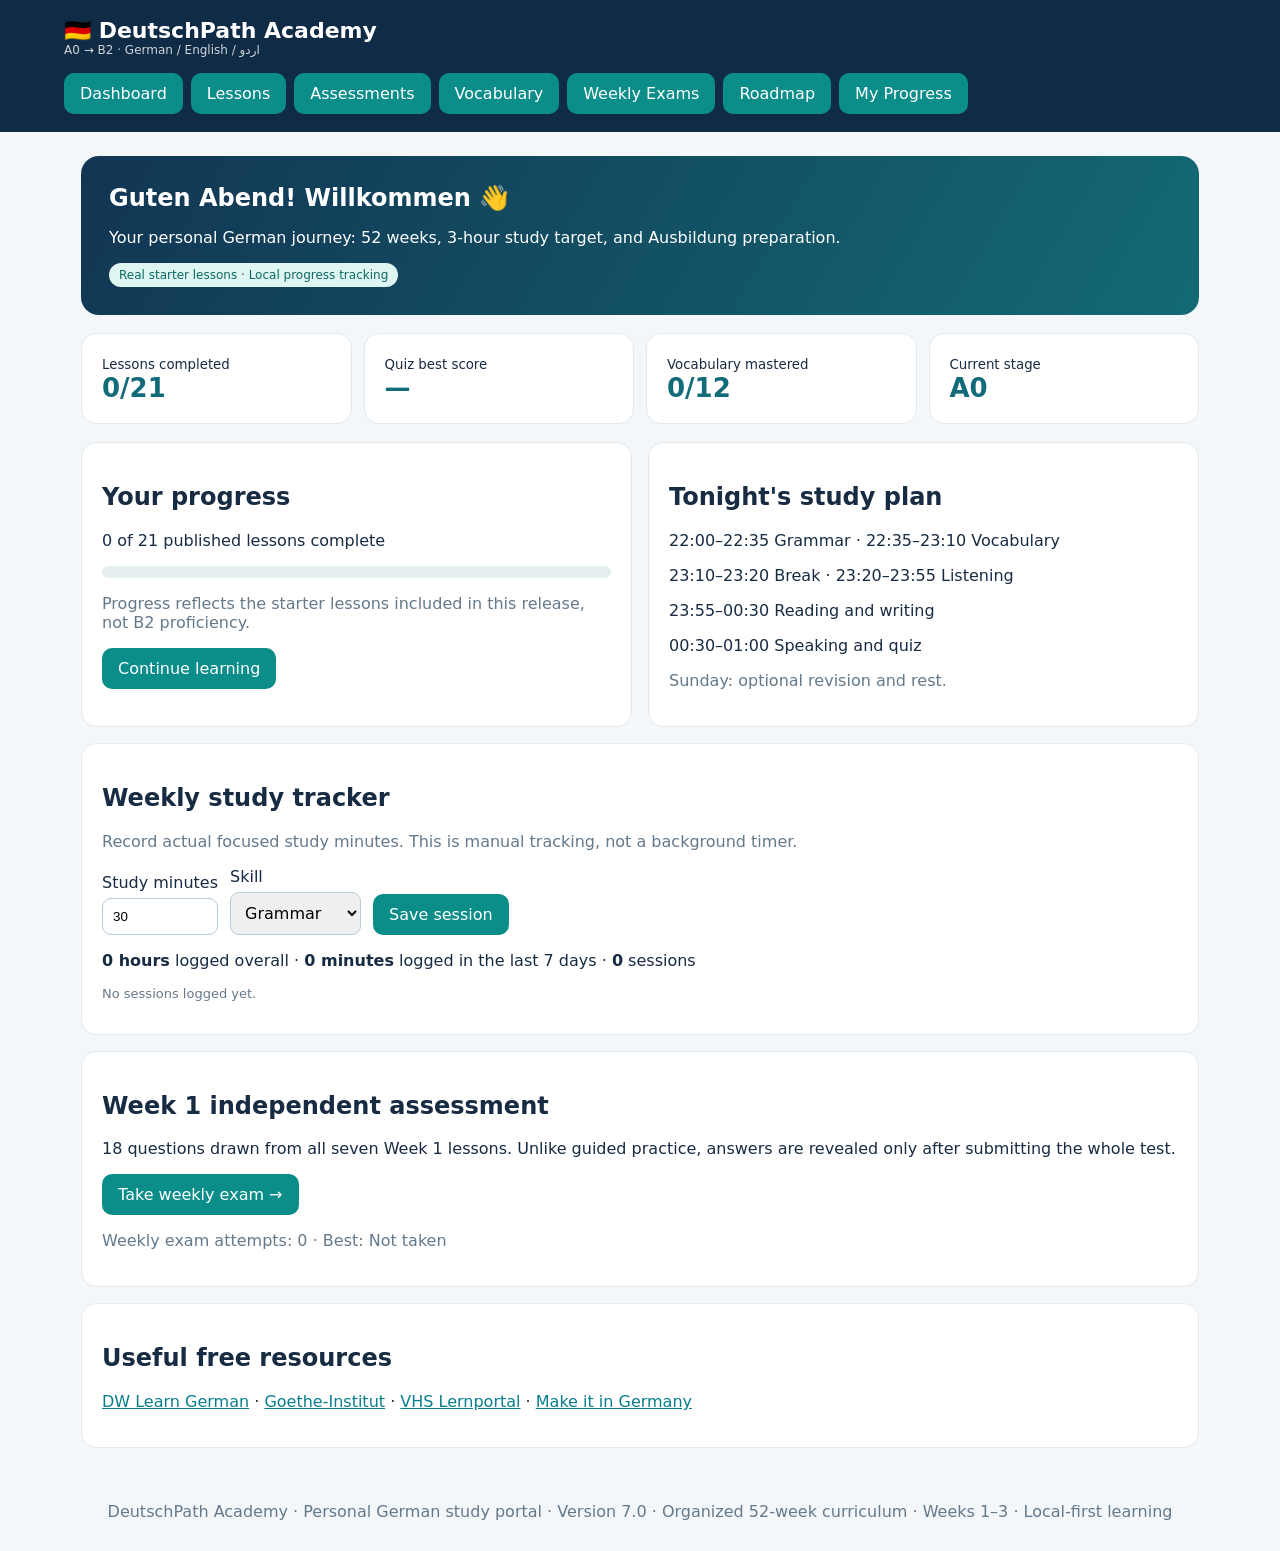
==== commit d2e5e3d5: "Add files via upload Upgrade DeutschPath Academy to Version 3.0" ====
--- a/index.html
+++ b/index.html
@@ -5,7 +5,9 @@
 .week-examples{display:grid;grid-template-columns:repeat(auto-fit,minmax(225px,1fr));gap:12px;margin:18px 0}.week-examples .sound-card h3{overflow-wrap:anywhere}@media(max-width:650px){.week-examples{grid-template-columns:1fr}}
 
 .deep-panel{margin:22px 0;padding:20px;border:1px solid #cce3e2;border-radius:14px;background:#f0f9f8}.deep-panel h3{margin-top:0}.checkline{display:block;padding:8px 0}.track-row{display:flex;align-items:end;gap:12px;flex-wrap:wrap}.track-row label{display:flex;flex-direction:column;gap:6px}.track-row input,.track-row select{padding:10px;border:1px solid #b8cdd7;border-radius:9px;max-width:190px}.exam-question{padding:15px;margin:13px 0;border:1px solid #d8e6ea;border-radius:12px}.exam-question label{display:block;padding:9px;margin-top:7px;background:#f1f6f8;border-radius:8px}.exam-feedback{padding:12px;background:#edf7f6;border-radius:10px;margin:8px 0}button{min-height:40px}button:focus-visible{outline:3px solid #f2ae4a} [lang="ur"]{font-family:system-ui,Arial,sans-serif;line-height:1.9} 
-</style></head><body><header><div><b>🇩🇪 DeutschPath Academy</b><div style="font-size:12px;opacity:.8">A0 → B2 · German / English / اردو</div></div><nav><button data-page="dashboard">Dashboard</button><button data-page="lessons">Lessons</button><button data-page="quiz">Assessments</button><button data-page="vocab">Vocabulary</button><button data-page="weeklyExam">Weekly Exam</button><button data-page="roadmap">Roadmap</button></nav></header><main><section class="hero"><h1>Guten Abend! Willkommen 👋</h1><p>Your personal German journey: 52 weeks, 3-hour study target, and Ausbildung preparation.</p><span class="tag">Real starter lessons · Local progress tracking</span></section><div class="stats"><div class="stat"><small>Lessons completed</small><strong id="completed">0</strong></div><div class="stat"><small>Quiz best score</small><strong id="score">—</strong></div><div class="stat"><small>Vocabulary mastered</small><strong id="words">0</strong></div><div class="stat"><small>Current stage</small><strong>A0</strong></div></div><section id="dashboard" class="page"><div class="layout"><div class="panel"><h2>Your progress</h2><p id="progressLabel"></p><div class="progress"><div id="progressBar"></div></div><p class="muted">Progress reflects the starter lessons included in this release, not B2 proficiency.</p><button data-page="lessons">Continue learning</button></div><div class="panel"><h2>Tonight's study plan</h2><p>22:00–22:35 Grammar · 22:35–23:10 Vocabulary</p><p>23:10–23:20 Break · 23:20–23:55 Listening</p><p>23:55–00:30 Reading and writing</p><p>00:30–01:00 Speaking and quiz</p><p class="muted">Sunday: optional revision and rest.</p></div></div><div class="panel" style="margin-top:16px"><h2>Weekly study tracker</h2><p class="muted">Record actual focused study minutes. This is manual tracking, not a background timer.</p><div class="track-row"><label>Study minutes <input type="number" id="studyMinutes" min="1" max="600" value="30"></label><label>Skill <select id="studySkill"><option>Grammar</option><option>Vocabulary</option><option>Listening</option><option>Speaking</option><option>Reading</option><option>Writing</option></select></label><button id="logStudy">Save session</button></div><p id="studyFeedback" role="status"></p><div id="studyStats"></div></div><div class="panel" style="margin-top:16px"><h2>Week 1 independent assessment</h2><p>18 questions drawn from all seven Week 1 lessons. Unlike guided practice, answers are revealed only after submitting the whole test.</p><button data-page="weeklyExam">Take weekly exam →</button><p id="examDashboard" class="muted"></p></div><div class="panel" style="margin-top:16px"><h2>Useful free resources</h2><p><a href="https://learngerman.dw.com/" target="_blank" rel="noopener">DW Learn German</a> · <a href="https://www.goethe.de/" target="_blank" rel="noopener">Goethe-Institut</a> · <a href="https://deutsch.vhs-lernportal.de/" target="_blank" rel="noopener">VHS Lernportal</a> · <a href="https://www.make-it-in-germany.com/en/" target="_blank" rel="noopener">Make it in Germany</a></p></div></section><section id="lessons" class="page hidden"><h2>Starter course · A0</h2><p class="muted">Seven interactive Week 1 lessons. Open Week 2 from the navigation bar for Days 8–14.</p><div id="lessonList"></div></section><section id="day1" class="page hidden"><div id="day1Content"></div></section><section id="quiz" class="page hidden"><div class="panel"><h2>A0 checkpoint assessment</h2><p>Choose an answer for each question. The platform grades your answers and saves your best result locally.</p><div id="quizList"></div><button id="grade">Grade assessment</button><p id="result" role="status"></p></div></section><section id="vocab" class="page hidden"><h2>Vocabulary flashcards</h2><p>Mark words mastered as you practice. Your progress is saved on this device.</p><div id="vocabList" class="cards"></div></section><section id="weeklyExam" class="page hidden"><div class="panel"><span class="tag">Week 1 · Independent checkpoint</span><h2>Week 1 exam · Wochenprüfung</h2><p>18 questions · recommended pass threshold 80%. No feedback is shown until you submit all answers. This tests recognition, not full CEFR competence.</p><div id="examQuestions"></div><button id="submitExam">Submit exam</button> <button id="retryExam" class="secondary">New attempt</button><div id="examResults" aria-live="polite"></div></div></section><section id="roadmap" class="page hidden"><h2>52-week learning roadmap</h2><p class="muted">This is a planned syllabus. Weeks 1 and 2 (14 A0 lessons) are implemented; the remaining weeks are planned.</p><div id="roadmapList" class="cards"></div><div class="panel" style="margin-top:16px"><h3>Export / import progress</h3><button id="export">Download progress backup</button> <label class="secondary">Restore backup <input id="import" type="file" accept="application/json"></label><p class="muted">No account or cloud sync yet. Use backups to move progress between devices.</p></div></section><section class="page hidden" id="week2"><div class="w2-wrap"><div class="w2-head"><h1>Woche 2 · Week 2 · دوسرا ہفتہ</h1><p>Seven complete A0 learning days · German / English / Urdu · Listen, practice, write, review.</p><p id="w2overall"></p></div><div id="w2content"></div></div></section><section class="page hidden" id="unifiedProgress"><div class="panel"><h2>My learning record · Lernfortschritt</h2><div id="unifiedSummary"></div><h3>Backup both weeks</h3><button id="unifiedExport">Download complete backup</button> <label class="secondary">Import complete backup <input type="file" id="unifiedImport" accept="application/json"></label><p id="backupMessage" role="status"></p><p class="muted">Data is saved only in this browser. Importing a backup replaces the saved progress for both weeks.</p></div></section><section class="page hidden" id="week2Exam"><div class="panel"><span class="tag">Week 2 · Independent exam</span><h2>Week 2 knowledge checkpoint</h2><p>18 questions from Days 8–14. Submit before seeing answers. Passing target: 80% (15/18).</p><div id="w2ExamQuestions"></div><button id="w2ExamSubmit">Submit Week 2 exam</button><button id="w2ExamRetry" class="secondary">New attempt</button><div id="w2ExamResult" aria-live="polite"></div></div></section></main><footer>DeutschPath Academy · Personal German study portal · Version 6.0 · Unified Weeks 1–2 · Local-first learning</footer><script>
+
+header{position:relative;gap:16px}header nav{gap:8px}header nav button{white-space:nowrap}header nav button:hover{background:#10a19a}.week-grid{display:grid;grid-template-columns:repeat(auto-fill,minmax(190px,1fr));gap:14px;margin:22px 0}.week-tile{min-height:142px;display:flex;flex-direction:column;align-items:flex-start;text-align:left;gap:9px;padding:18px;border:1px solid #cfe3e6;background:#fff;color:#17354d;border-radius:16px;box-shadow:0 3px 12px #102b4609}.week-tile:not(:disabled):hover{border-color:#0b8d89;background:#eefaf8}.week-tile strong{font-size:19px}.week-tile small{color:#58768b}.week-tile.locked{background:#f2f5f7;color:#81929e;opacity:.78;cursor:not-allowed}.week-tile .week-number{font-size:12px;font-weight:800;color:#0a8c86;letter-spacing:.08em}.week-tile .week-status{margin-top:auto;font-size:12px;color:#137f79}.week-tile.locked .week-status{color:#82939b}#weekLessons{margin-top:24px}.w2-head{margin-top:0}@media(max-width:700px){header{padding:16px}header nav{width:100%;overflow-x:auto;flex-wrap:nowrap;padding-bottom:4px}header nav button{font-size:13px;padding:10px 12px}.week-grid{grid-template-columns:repeat(2,minmax(0,1fr));gap:10px}.week-tile{padding:13px;min-height:134px}}
+</style></head><body><header><div><b>🇩🇪 DeutschPath Academy</b><div style="font-size:12px;opacity:.8">A0 → B2 · German / English / اردو</div></div><nav><button data-page="dashboard">Dashboard</button><button data-page="lessons">Lessons</button><button data-page="quiz">Assessments</button><button data-page="vocab">Vocabulary</button><button data-page="weeklyHub">Weekly Exams</button><button data-page="roadmap">Roadmap</button><button data-page="unifiedProgress">My Progress</button></nav></header><main><section class="hero" id="welcomeBanner"><h1>Guten Abend! Willkommen 👋</h1><p>Your personal German journey: 52 weeks, 3-hour study target, and Ausbildung preparation.</p><span class="tag">Real starter lessons · Local progress tracking</span></section><div class="stats"><div class="stat"><small>Lessons completed</small><strong id="completed">0</strong></div><div class="stat"><small>Quiz best score</small><strong id="score">—</strong></div><div class="stat"><small>Vocabulary mastered</small><strong id="words">0</strong></div><div class="stat"><small>Current stage</small><strong>A0</strong></div></div><section id="dashboard" class="page"><div class="layout"><div class="panel"><h2>Your progress</h2><p id="progressLabel"></p><div class="progress"><div id="progressBar"></div></div><p class="muted">Progress reflects the starter lessons included in this release, not B2 proficiency.</p><button data-page="lessons">Continue learning</button></div><div class="panel"><h2>Tonight's study plan</h2><p>22:00–22:35 Grammar · 22:35–23:10 Vocabulary</p><p>23:10–23:20 Break · 23:20–23:55 Listening</p><p>23:55–00:30 Reading and writing</p><p>00:30–01:00 Speaking and quiz</p><p class="muted">Sunday: optional revision and rest.</p></div></div><div class="panel" style="margin-top:16px"><h2>Weekly study tracker</h2><p class="muted">Record actual focused study minutes. This is manual tracking, not a background timer.</p><div class="track-row"><label>Study minutes <input type="number" id="studyMinutes" min="1" max="600" value="30"></label><label>Skill <select id="studySkill"><option>Grammar</option><option>Vocabulary</option><option>Listening</option><option>Speaking</option><option>Reading</option><option>Writing</option></select></label><button id="logStudy">Save session</button></div><p id="studyFeedback" role="status"></p><div id="studyStats"></div></div><div class="panel" style="margin-top:16px"><h2>Week 1 independent assessment</h2><p>18 questions drawn from all seven Week 1 lessons. Unlike guided practice, answers are revealed only after submitting the whole test.</p><button data-page="weeklyExam">Take weekly exam →</button><p id="examDashboard" class="muted"></p></div><div class="panel" style="margin-top:16px"><h2>Useful free resources</h2><p><a href="https://learngerman.dw.com/" target="_blank" rel="noopener">DW Learn German</a> · <a href="https://www.goethe.de/" target="_blank" rel="noopener">Goethe-Institut</a> · <a href="https://deutsch.vhs-lernportal.de/" target="_blank" rel="noopener">VHS Lernportal</a> · <a href="https://www.make-it-in-germany.com/en/" target="_blank" rel="noopener">Make it in Germany</a></p></div></section><section id="lessons" class="page hidden"><h2>Starter course · A0</h2><p class="muted">Choose a week below to open its daily lessons. Only published weeks can be opened.</p><div id="weekGrid" class="week-grid"></div><div id="weekLessons" class="hidden"><button class="secondary" id="allWeeks">← All 52 weeks</button><h2 id="weekTitle"></h2><div id="lessonList"></div></div></section><section id="day1" class="page hidden"><div id="day1Content"></div></section><section id="quiz" class="page hidden"><div class="panel"><h2>A0 checkpoint assessment</h2><p>Choose an answer for each question. The platform grades your answers and saves your best result locally.</p><div id="quizList"></div><button id="grade">Grade assessment</button><p id="result" role="status"></p></div></section><section id="vocab" class="page hidden"><h2>Vocabulary flashcards</h2><p>Mark words mastered as you practice. Your progress is saved on this device.</p><div id="vocabList" class="cards"></div></section><section id="weeklyHub" class="page hidden"><h2>Weekly Exams · Wochenprüfungen</h2><p class="muted">Independent weekly checkpoints. Choose a published exam.</p><div class="week-grid" id="weeklyExamGrid"></div></section><section id="weeklyExam" class="page hidden"><div class="panel"><span class="tag">Week 1 · Independent checkpoint</span><h2>Week 1 exam · Wochenprüfung</h2><p>18 questions · recommended pass threshold 80%. No feedback is shown until you submit all answers. This tests recognition, not full CEFR competence.</p><div id="examQuestions"></div><button id="submitExam">Submit exam</button> <button id="retryExam" class="secondary">New attempt</button><div id="examResults" aria-live="polite"></div></div></section><section id="roadmap" class="page hidden"><h2>52-week learning roadmap</h2><p class="muted">This is a planned syllabus. Weeks 1–3 (21 A0 lessons) are implemented; Weeks 4–52 are planned.</p><div id="roadmapList" class="cards"></div><div class="panel" style="margin-top:16px"><h3>Export / import progress</h3><button id="export">Download progress backup</button> <label class="secondary">Restore backup <input id="import" type="file" accept="application/json"></label><p class="muted">No account or cloud sync yet. Use backups to move progress between devices.</p></div></section><section class="page hidden" id="week2"><div class="w2-wrap"><div class="w2-head"><h1>Woche 2 · Week 2 · دوسرا ہفتہ</h1><p>Seven complete A0 learning days · German / English / Urdu · Listen, practice, write, review.</p><p id="w2overall"></p></div><div id="w2content"></div></div></section><section class="page hidden" id="unifiedProgress"><div class="panel"><h2>My learning record · Lernfortschritt</h2><div id="unifiedSummary"></div><h3>Backup all published weeks</h3><button id="unifiedExport">Download complete backup</button> <label class="secondary">Import complete backup <input type="file" id="unifiedImport" accept="application/json"></label><p id="backupMessage" role="status"></p><p class="muted">Data is saved only in this browser. Importing a backup replaces the saved progress for all published weeks.</p></div></section><section class="page hidden" id="week2Exam"><div class="panel"><span class="tag">Weekly independent exam</span><h2>Weekly knowledge checkpoint</h2><p>18 questions from the selected week. Submit before seeing answers. Passing target: 80% (15/18).</p><div id="w2ExamQuestions"></div><button id="w2ExamSubmit">Submit Week 2 exam</button><button id="w2ExamRetry" class="secondary">New attempt</button><div id="w2ExamResult" aria-live="polite"></div></div></section></main><footer>DeutschPath Academy · Personal German study portal · Version 7.0 · Organized 52-week curriculum · Weeks 1–3 · Local-first learning</footer><script>
 const lessons=[
 {title:'Alphabet and pronunciation',goal:'Recognize German letters and special sounds.',body:'German has 26 basic letters plus Ä, Ö, Ü and ß. The letter W is pronounced approximately like English V; V often sounds like F. Practice: A (ah), B (beh), C (tseh), D (deh).',examples:[['Äpfel','Apples','سیب'],['Straße','Street','سڑک'],['Über','Over / about','کے بارے میں']],task:'Read each word aloud five times. Write Ä, Ö, Ü and ß.'},
 {title:'Greetings and introductions',goal:'Greet someone and introduce yourself.',body:'Use Guten Morgen in the morning, Guten Tag during the day, and Guten Abend in the evening. Ich heiße means “my name is”. Wie heißen Sie? is a polite way to ask someone’s name.',examples:[['Guten Morgen!','Good morning!','صبح بخیر'],['Ich heiße Ahmad.','My name is Ahmad.','میرا نام احمد ہے'],['Wie geht es Ihnen?','How are you? (formal)','آپ کیسے ہیں؟']],task:'Write a four-line dialogue using a greeting, name and farewell.'},
@@ -19,7 +21,7 @@
 const questions=[['What does “Guten Abend” mean?',['Good morning','Good evening','Good night'],1],['What is “Ich bin” in English?',['I have','I am','You are'],1],['Which word means “where”?',['Wo','Wer','Wie'],0],['What is the German word for twenty?',['zwölf','zehn','zwanzig'],2],['Choose the correct form: Wir ___ Zeit.',['hat','haben','hast'],1],['What does “Danke” mean?',['Please','Thank you','Goodbye'],1],['Which is the polite “you”?',['du','ihr','Sie'],2],['What is “Buch”?',['Book','Water','House'],0],['Choose the correct form: Du ___ hier.',['bist','bin','sind'],0],['What does “Woher kommst du?” ask?',['Your age','Your origin','Your name'],1]];
 const roadmap=[['A0','Weeks 1–2','Sounds, alphabet, greetings, numbers'],['A1','Weeks 3–12','Present tense, cases, routine conversations'],['A2','Weeks 13–24','Past tense, dative, daily independence'],['B1','Weeks 25–38','Complex clauses, opinions, workplace German'],['B2','Weeks 39–52','Argumentation, formal language, mock exams']];
 const KEY='deutschpath-progress-v1';let state;try{state=JSON.parse(localStorage.getItem(KEY))||{}}catch{state={}};state.done=Array.isArray(state.done)?state.done:[];state.mastered=Array.isArray(state.mastered)?state.mastered:[];state.best=Number(state.best)||0;function save(){localStorage.setItem(KEY,JSON.stringify(state));renderStats()};function renderStats(){document.getElementById('completed').textContent=state.done.length+'/'+lessons.length;document.getElementById('score').textContent=state.best?state.best+'%':'—';document.getElementById('words').textContent=state.mastered.length+'/'+words.length;document.getElementById('progressLabel').textContent=state.done.length+' of '+lessons.length+' starter lessons complete';document.getElementById('progressBar').style.width=(state.done.length/lessons.length*100)+'%'};
-function show(page){document.querySelectorAll('.page').forEach(el=>el.classList.toggle('hidden',el.id!==page));window.scrollTo(0,0)}document.querySelectorAll('[data-page]').forEach(b=>b.addEventListener('click',()=>show(b.dataset.page)));
+function show(page){if(page==='lessons'&&window.showWeekGrid)window.showWeekGrid();document.getElementById('welcomeBanner').classList.toggle('hidden',page!=='dashboard');document.querySelector('.stats').classList.toggle('hidden',page!=='dashboard');document.querySelectorAll('.page').forEach(el=>el.classList.toggle('hidden',el.id!==page));window.scrollTo(0,0)}document.querySelectorAll('[data-page]').forEach(b=>b.addEventListener('click',()=>show(b.dataset.page)));
 function speakGerman(text,slow=false){if(!('speechSynthesis'in window)){alert('German speech is unavailable in this browser. Try Chrome or Edge.');return}speechSynthesis.cancel();let u=new SpeechSynthesisUtterance(text);u.lang='de-DE';u.rate=slow?.65:.85;let voices=speechSynthesis.getVoices();let german=voices.find(v=>v.lang.toLowerCase().startsWith('de'));if(german)u.voice=german;speechSynthesis.speak(u)}
 function bindSpeak(root=document){root.querySelectorAll('[data-speak]').forEach(b=>b.onclick=()=>speakGerman(b.dataset.speak,b.dataset.slow==='1'))}
 function renderLessons(){document.getElementById('lessonList').innerHTML=lessons.map((l,i)=>`<article class="lesson lesson-card ${state.done.includes(i)?'done':''}"><div><span class="tag">Day ${i+1}</span><h3>${l.title}</h3><p class="muted">${l.goal}</p><span class="small">${state.done.includes(i)?'✓ Completed':'Not yet completed'}</span></div><button class="open-lesson" data-id="${i}">${'Open interactive lesson'} →</button></article>`).join('');document.querySelectorAll('.open-lesson').forEach(b=>b.onclick=()=>openLesson(Number(b.dataset.id)))}
@@ -84,45 +86,57 @@
 <script>
 (()=>{'use strict';
 const units=[{"day": 8, "de": "Nomen und Artikel", "en": "Nouns and definite articles", "ur": "اسم اور معرفہ آرٹیکل", "intro": "Learn der, die, das and capitalize every German noun. The article belongs to the noun and should be memorized together.", "introUr": "جرمن میں ہر اسم کا پہلا حرف بڑا ہوتا ہے۔ اسم کے ساتھ der، die یا das یاد کریں۔", "grammar": "der = masculine; die = feminine; das = neuter. Plural nouns use die regardless of singular gender. Gender cannot always be guessed from meaning.", "examples": [["der Tisch", "the table", "میز"], ["die Lampe", "the lamp", "لیمپ"], ["das Buch", "the book", "کتاب"], ["der Mann", "the man", "آدمی"], ["die Frau", "the woman", "عورت"], ["das Kind", "the child", "بچہ"], ["die Kinder", "the children", "بچے"], ["der Stuhl", "the chair", "کرسی"], ["die Tür", "the door", "دروازہ"], ["das Fenster", "the window", "کھڑکی"]], "writing": "Write eight German nouns with their definite articles. Include three complete sentences.", "quiz": [{"q": "What does “der Tisch” mean?", "options": ["the table", "the lamp", "the man"], "a": 0, "why": "der Tisch means the table."}, {"q": "What does “die Lampe” mean?", "options": ["the book", "the woman", "the lamp"], "a": 2, "why": "die Lampe means the lamp."}, {"q": "What does “das Buch” mean?", "options": ["the child", "the book", "the man"], "a": 1, "why": "das Buch means the book."}, {"q": "What does “der Mann” mean?", "options": ["the man", "the woman", "the children"], "a": 0, "why": "der Mann means the man."}, {"q": "What does “die Frau” mean?", "options": ["the child", "the chair", "the woman"], "a": 2, "why": "die Frau means the woman."}, {"q": "What does “das Kind” mean?", "options": ["the door", "the child", "the children"], "a": 1, "why": "das Kind means the child."}, {"q": "Which article is feminine singular?", "options": ["die", "der", "das"], "a": 0, "why": "Die marks feminine singular nominative."}, {"q": "Which article is used for plural nouns?", "options": ["das", "die", "der"], "a": 1, "why": "Plural definite article is die."}]}, {"day": 9, "de": "Ein, eine und kein", "en": "Indefinite articles and negation", "ur": "غیر معرفہ آرٹیکل اور نفی", "intro": "Use ein for masculine and neuter nominative nouns and eine for feminine nominative nouns. Kein/keine negate nouns.", "introUr": "ein مذکر اور غیر جانبدار اسم کے لیے اور eine مؤنث اسم کے لیے استعمال ہوتا ہے۔ kein اور keine سے نفی کریں۔", "grammar": "Nominative: ein Mann, eine Frau, ein Kind. Negation: kein Mann, keine Frau, kein Kind. In accusative masculine, ein becomes einen; that pattern is introduced later.", "examples": [["ein Mann", "a man", "ایک آدمی"], ["eine Frau", "a woman", "ایک عورت"], ["ein Kind", "a child", "ایک بچہ"], ["ein Buch", "a book", "ایک کتاب"], ["eine Tasche", "a bag", "ایک بیگ"], ["kein Hund", "no dog", "کوئی کتا نہیں"], ["keine Katze", "no cat", "کوئی بلی نہیں"], ["kein Auto", "no car", "کوئی گاڑی نہیں"], ["Das ist ein Tisch.", "That is a table.", "یہ ایک میز ہے"], ["Das ist keine Lampe.", "That is not a lamp.", "یہ لیمپ نہیں ہے"]], "writing": "Write six examples using ein/eine and four using kein/keine.", "quiz": [{"q": "What does “ein Mann” mean?", "options": ["a woman", "a book", "a man"], "a": 2, "why": "ein Mann means a man."}, {"q": "What does “eine Frau” mean?", "options": ["a bag", "a woman", "a child"], "a": 1, "why": "eine Frau means a woman."}, {"q": "What does “ein Kind” mean?", "options": ["a child", "a book", "no dog"], "a": 0, "why": "ein Kind means a child."}, {"q": "What does “ein Buch” mean?", "options": ["a bag", "no cat", "a book"], "a": 2, "why": "ein Buch means a book."}, {"q": "What does “eine Tasche” mean?", "options": ["no car", "a bag", "no dog"], "a": 1, "why": "eine Tasche means a bag."}, {"q": "What does “kein Hund” mean?", "options": ["no dog", "no cat", "That is a table."], "a": 0, "why": "kein Hund means no dog."}, {"q": "Choose the feminine nominative phrase.", "options": ["ein Frau", "eine Frau", "einen Frau"], "a": 1, "why": "Feminine nominative uses eine."}, {"q": "How do you negate ein Kind?", "options": ["kein Kind", "keine Kind", "nicht Kind"], "a": 0, "why": "Neuter nominative uses kein."}]}, {"day": 10, "de": "Regelmäßige Verben", "en": "Regular verbs in the present tense", "ur": "حال میں باقاعدہ افعال", "intro": "Regular verbs use endings -e, -st, -t, -en, -t, -en for ich, du, er/sie/es, wir, ihr, sie/Sie.", "introUr": "باقاعدہ فعل فاعل کے مطابق بدلتا ہے۔ ich کے ساتھ -e اور du کے ساتھ -st عام ہیں۔", "grammar": "lernen: ich lerne, du lernst, er lernt, wir lernen, ihr lernt, sie lernen. Some verbs require a linking e (arbeiten: du arbeitest).", "examples": [["ich lerne", "I learn", "میں سیکھتا ہوں"], ["du lernst", "you learn", "تم سیکھتے ہو"], ["er lernt", "he learns", "وہ سیکھتا ہے"], ["wir lernen", "we learn", "ہم سیکھتے ہیں"], ["ihr lernt", "you all learn", "تم سب سیکھتے ہو"], ["sie lernen", "they learn", "وہ سیکھتے ہیں"], ["ich wohne", "I live", "میں رہتا ہوں"], ["du wohnst", "you live", "تم رہتے ہو"], ["wir arbeiten", "we work", "ہم کام کرتے ہیں"], ["Sie arbeiten", "you work (formal)", "آپ کام کرتے ہیں"]], "writing": "Conjugate lernen and wohnen for all six subject forms; write five original sentences.", "quiz": [{"q": "What does “ich lerne” mean?", "options": ["we learn", "I learn", "you learn"], "a": 1, "why": "ich lerne means I learn."}, {"q": "What does “du lernst” mean?", "options": ["you learn", "he learns", "you all learn"], "a": 0, "why": "du lernst means you learn."}, {"q": "What does “er lernt” mean?", "options": ["we learn", "they learn", "he learns"], "a": 2, "why": "er lernt means he learns."}, {"q": "What does “wir lernen” mean?", "options": ["I live", "we learn", "you all learn"], "a": 1, "why": "wir lernen means we learn."}, {"q": "What does “ihr lernt” mean?", "options": ["you all learn", "they learn", "you live"], "a": 0, "why": "ihr lernt means you all learn."}, {"q": "What does “sie lernen” mean?", "options": ["I live", "we work", "they learn"], "a": 2, "why": "sie lernen means they learn."}, {"q": "Choose the correct form: du ___.", "options": ["lernen", "lernst", "lerne"], "a": 1, "why": "Du normally takes -st."}, {"q": "Choose the correct form: wir ___.", "options": ["lernt", "lerne", "lernen"], "a": 2, "why": "Wir takes -en."}]}, {"day": 11, "de": "Satzbau und Fragen", "en": "Word order and yes/no questions", "ur": "جملے کی ترتیب اور سوالات", "intro": "In a standard statement the conjugated verb is in position two. In a yes/no question it is first. In a W-question it follows the question word.", "introUr": "سادہ خبریہ جملے میں فعل دوسرے مقام پر ہوتا ہے۔ ہاں/نہیں والے سوال میں فعل پہلے آتا ہے۔", "grammar": "Ich lerne heute Deutsch. Heute lerne ich Deutsch. Lernst du Deutsch? Was lernst du? Position two means the second constituent, not necessarily the second written word.", "examples": [["Ich lerne Deutsch.", "I learn German.", "میں جرمن سیکھتا ہوں"], ["Heute lerne ich.", "Today I study.", "آج میں پڑھتا ہوں"], ["Lernst du Deutsch?", "Do you learn German?", "کیا تم جرمن سیکھتے ہو؟"], ["Wo wohnst du?", "Where do you live?", "تم کہاں رہتے ہو؟"], ["Wir arbeiten heute.", "We work today.", "ہم آج کام کرتے ہیں"], ["Arbeitest du heute?", "Do you work today?", "کیا تم آج کام کرتے ہو؟"], ["Was machst du?", "What do you do?", "تم کیا کرتے ہو؟"], ["Ich wohne hier.", "I live here.", "میں یہاں رہتا ہوں"], ["Morgen lerne ich.", "Tomorrow I study.", "کل میں پڑھوں گا"], ["Wie heißt du?", "What is your name?", "تمہارا نام کیا ہے؟"]], "writing": "Write five statements, change three into yes/no questions, and write two W-questions.", "quiz": [{"q": "What does “Ich lerne Deutsch.” mean?", "options": ["I learn German.", "Today I study.", "Where do you live?"], "a": 0, "why": "Ich lerne Deutsch. means I learn German.."}, {"q": "What does “Heute lerne ich.” mean?", "options": ["Do you learn German?", "We work today.", "Today I study."], "a": 2, "why": "Heute lerne ich. means Today I study.."}, {"q": "What does “Lernst du Deutsch?” mean?", "options": ["Do you work today?", "Do you learn German?", "Where do you live?"], "a": 1, "why": "Lernst du Deutsch? means Do you learn German?."}, {"q": "What does “Wo wohnst du?” mean?", "options": ["Where do you live?", "We work today.", "What do you do?"], "a": 0, "why": "Wo wohnst du? means Where do you live?."}, {"q": "What does “Wir arbeiten heute.” mean?", "options": ["Do you work today?", "I live here.", "We work today."], "a": 2, "why": "Wir arbeiten heute. means We work today.."}, {"q": "What does “Arbeitest du heute?” mean?", "options": ["Tomorrow I study.", "Do you work today?", "What do you do?"], "a": 1, "why": "Arbeitest du heute? means Do you work today?."}, {"q": "Choose correct statement word order.", "options": ["Heute ich lerne.", "Heute lerne ich.", "Heute ich lernen."], "a": 1, "why": "Finite verb occupies second position."}, {"q": "Choose a yes/no question.", "options": ["Du lernst?", "Lernst du?", "Was du lernst?"], "a": 1, "why": "Yes/no questions generally start with the finite verb."}]}, {"day": 12, "de": "Familie und Possessivartikel", "en": "Family and possessive determiners", "ur": "خاندان اور ملکیت کے الفاظ", "intro": "Mein and dein express my and your (informal). In nominative feminine and plural, use meine/deine. Learn family vocabulary with articles.", "introUr": "mein کا مطلب میرا اور dein کا مطلب تمہارا ہے۔ مؤنث اور جمع کے ساتھ اکثر meine اور deine آتا ہے۔", "grammar": "mein Vater, meine Mutter, mein Kind, meine Eltern. Possessive endings vary by gender, number and case; this lesson focuses on nominative.", "examples": [["der Vater", "the father", "والد"], ["die Mutter", "the mother", "والدہ"], ["der Bruder", "the brother", "بھائی"], ["die Schwester", "the sister", "بہن"], ["die Eltern", "the parents", "والدین"], ["mein Vater", "my father", "میرے والد"], ["meine Mutter", "my mother", "میری والدہ"], ["dein Bruder", "your brother", "تمہارا بھائی"], ["deine Schwester", "your sister", "تمہاری بہن"], ["meine Familie", "my family", "میرا خاندان"]], "writing": "Describe your family in six original German sentences using mein/meine or dein/deine.", "quiz": [{"q": "What does “der Vater” mean?", "options": ["the mother", "the sister", "the father"], "a": 2, "why": "der Vater means the father."}, {"q": "What does “die Mutter” mean?", "options": ["the parents", "the mother", "the brother"], "a": 1, "why": "die Mutter means the mother."}, {"q": "What does “der Bruder” mean?", "options": ["the brother", "the sister", "my father"], "a": 0, "why": "der Bruder means the brother."}, {"q": "What does “die Schwester” mean?", "options": ["the parents", "my mother", "the sister"], "a": 2, "why": "die Schwester means the sister."}, {"q": "What does “die Eltern” mean?", "options": ["your brother", "the parents", "my father"], "a": 1, "why": "die Eltern means the parents."}, {"q": "What does “mein Vater” mean?", "options": ["my father", "my mother", "your sister"], "a": 0, "why": "mein Vater means my father."}, {"q": "Choose the correct phrase.", "options": ["mein Mutter", "meine Mutter", "meinen Mutter"], "a": 1, "why": "Feminine nominative uses meine."}, {"q": "Choose the correct phrase.", "options": ["meine Vater", "mein Vater", "meinen Vater"], "a": 1, "why": "Masculine nominative uses mein."}]}, {"day": 13, "de": "Alltag und Uhrzeit", "en": "Daily routine and clock time", "ur": "روزمرہ معمول اور وقت", "intro": "Use everyday verbs to describe routines. Learn the difference between um (at a clock time) and am (on a day).", "introUr": "روزمرہ کے کاموں کے لیے فعل سیکھیں۔ گھڑی کے وقت کے ساتھ um اور دن کے ساتھ am استعمال کریں۔", "grammar": "Ich lerne um zehn Uhr. Am Montag arbeite ich. German time uses Uhr for clock time; halb elf means 10:30, not 11:30.", "examples": [["Guten Morgen", "good morning", "صبح بخیر"], ["Ich arbeite.", "I work.", "میں کام کرتا ہوں"], ["Ich lerne.", "I study.", "میں پڑھتا ہوں"], ["um zehn Uhr", "at ten o’clock", "دس بجے"], ["am Montag", "on Monday", "پیر کے دن"], ["heute Abend", "this evening", "آج شام"], ["morgen früh", "tomorrow morning", "کل صبح"], ["halb elf", "half past ten", "ساڑھے دس"], ["Ich esse.", "I eat.", "میں کھاتا ہوں"], ["Ich schlafe.", "I sleep.", "میں سوتا ہوں"]], "writing": "Write a six-sentence daily routine in German and include at least two clock times.", "quiz": [{"q": "What does “Guten Morgen” mean?", "options": ["at ten o’clock", "good morning", "I work."], "a": 1, "why": "Guten Morgen means good morning."}, {"q": "What does “Ich arbeite.” mean?", "options": ["I work.", "I study.", "on Monday"], "a": 0, "why": "Ich arbeite. means I work.."}, {"q": "What does “Ich lerne.” mean?", "options": ["at ten o’clock", "this evening", "I study."], "a": 2, "why": "Ich lerne. means I study.."}, {"q": "What does “um zehn Uhr” mean?", "options": ["tomorrow morning", "at ten o’clock", "on Monday"], "a": 1, "why": "um zehn Uhr means at ten o’clock."}, {"q": "What does “am Montag” mean?", "options": ["on Monday", "this evening", "half past ten"], "a": 0, "why": "am Montag means on Monday."}, {"q": "What does “heute Abend” mean?", "options": ["tomorrow morning", "I eat.", "this evening"], "a": 2, "why": "heute Abend means this evening."}, {"q": "Which means 10:30?", "options": ["halb zehn", "halb elf", "elf Uhr"], "a": 1, "why": "Halb elf means half an hour before eleven."}, {"q": "Choose “on Monday”.", "options": ["um Montag", "am Montag", "in Montag"], "a": 1, "why": "Am is used for weekdays."}]}, {"day": 14, "de": "Woche 2 — Wiederholung", "en": "Week 2 review and practical communication", "ur": "دوسرے ہفتے کا اعادہ", "intro": "Consolidate noun genders, articles, negation, regular present-tense verbs, word order, family and daily routines.", "introUr": "دوسرے ہفتے کے تمام مضامین دہرائیں: آرٹیکل، فعل، جملے، خاندان اور روزمرہ معمول۔", "grammar": "Test yourself without notes. Explain der/die/das, ein/eine, conjugate lernen and form both statement and question. Review errors before marking complete.", "examples": [["der Tisch", "the table", "میز"], ["die Mutter", "the mother", "والدہ"], ["das Buch", "the book", "کتاب"], ["eine Familie", "a family", "ایک خاندان"], ["ich lerne", "I study", "میں پڑھتا ہوں"], ["du lernst", "you study", "تم پڑھتے ہو"], ["Lernst du?", "Do you study?", "کیا تم پڑھتے ہو؟"], ["mein Vater", "my father", "میرے والد"], ["um zehn Uhr", "at ten o’clock", "دس بجے"], ["Ich arbeite heute.", "I work today.", "میں آج کام کرتا ہوں"]], "writing": "Write a ten-sentence self-introduction and routine using at least five Week 2 grammar patterns.", "quiz": [{"q": "What does “der Tisch” mean?", "options": ["the table", "the mother", "a family"], "a": 0, "why": "der Tisch means the table."}, {"q": "What does “die Mutter” mean?", "options": ["the book", "I study", "the mother"], "a": 2, "why": "die Mutter means the mother."}, {"q": "What does “das Buch” mean?", "options": ["you study", "the book", "a family"], "a": 1, "why": "das Buch means the book."}, {"q": "What does “eine Familie” mean?", "options": ["a family", "I study", "Do you study?"], "a": 0, "why": "eine Familie means a family."}, {"q": "What does “ich lerne” mean?", "options": ["you study", "my father", "I study"], "a": 2, "why": "ich lerne means I study."}, {"q": "What does “du lernst” mean?", "options": ["at ten o’clock", "you study", "Do you study?"], "a": 1, "why": "du lernst means you study."}, {"q": "Choose the correct phrase.", "options": ["das Buch", "die Buch", "der Buch"], "a": 0, "why": "Buch is neuter."}, {"q": "Which is correct?", "options": ["du lernst", "du lerne", "du lernen"], "a": 0, "why": "Du takes lernst."}]}];
+units.push(...[{"day": 15, "de": "Akkusativ: den und einen", "en": "Accusative case for direct objects", "ur": "مفعولی حالت اور آرٹیکل", "intro": "A direct object receives the action. Masculine der becomes den and ein becomes einen; die and das stay unchanged.", "introUr": "فاعل کام کرتا ہے اور مفعول پر عمل ہوتا ہے۔ مذکر اسم کے لیے der سے den اور ein سے einen بنتا ہے۔", "grammar": "Ich sehe den Mann. / Ich kaufe einen Apfel. / Ich lese das Buch.", "examples": [["der Mann", "the man", "آدمی"], ["den Mann", "the man (object)", "آدمی کو"], ["ein Apfel", "an apple", "ایک سیب"], ["einen Apfel", "an apple (object)", "ایک سیب کو"], ["die Tasche", "the bag", "بیگ"], ["das Buch", "the book", "کتاب"], ["Ich sehe den Hund.", "I see the dog.", "میں کتے کو دیکھتا ہوں"], ["Ich kaufe einen Apfel.", "I buy an apple.", "میں ایک سیب خریدتا ہوں"], ["Ich lese das Buch.", "I read the book.", "میں کتاب پڑھتا ہوں"], ["Sie hat eine Tasche.", "She has a bag.", "اس کے پاس ایک بیگ ہے"]], "writing": "Write six German sentences with a direct object, including den and einen.", "quiz": [{"q": "Which is the accusative of der Mann?", "options": ["den Mann", "dem Mann", "der Mann"], "a": 0, "why": "Masculine direct objects take den."}, {"q": "Which is correct?", "options": ["Ich kaufe ein Apfel.", "Ich kaufe einen Apfel.", "Ich kaufe einer Apfel."], "a": 1, "why": "Masculine indefinite accusative takes einen."}, {"q": "What changes for das Buch in accusative?", "options": ["das becomes den", "das stays das", "das becomes dem"], "a": 1, "why": "Neuter article stays das."}, {"q": "What changes for die Tasche in accusative?", "options": ["die stays die", "die becomes den", "die becomes der"], "a": 0, "why": "Feminine article stays die."}, {"q": "Translate “I see the dog.”", "options": ["Ich sehe der Hund.", "Ich sehe den Hund.", "Ich sieht den Hund."], "a": 1, "why": "Sehen takes a direct object."}, {"q": "Which is the subject in “Ich lese das Buch”?", "options": ["das Buch", "lese", "Ich"], "a": 2, "why": "Ich performs the action."}, {"q": "Which is the direct object in “Ich lese das Buch”?", "options": ["Ich", "das Buch", "lese"], "a": 1, "why": "Das Buch receives the action."}, {"q": "Which form means “an apple” as object?", "options": ["einen Apfel", "einem Apfel", "eine Apfel"], "a": 0, "why": "Apfel is masculine."}]}, {"day": 16, "de": "Modalverb können", "en": "Expressing ability with können", "ur": "سکنا اور صلاحیت", "intro": "Use können to say what you can do. The modal verb is conjugated and the main verb moves to the end in the infinitive.", "introUr": "können صلاحیت بتاتا ہے۔ مرکزی فعل جملے کے آخر میں اصل شکل میں آتا ہے۔", "grammar": "Ich kann Deutsch lernen. / Kannst du schwimmen?", "examples": [["ich kann", "I can", "میں کر سکتا ہوں"], ["du kannst", "you can", "تم کر سکتے ہو"], ["er kann", "he can", "وہ کر سکتا ہے"], ["wir können", "we can", "ہم کر سکتے ہیں"], ["ihr könnt", "you all can", "تم سب کر سکتے ہو"], ["sie können", "they can", "وہ کر سکتے ہیں"], ["schwimmen", "to swim", "تیرنا"], ["sprechen", "to speak", "بولنا"], ["Ich kann Deutsch sprechen.", "I can speak German.", "میں جرمن بول سکتا ہوں"], ["Kannst du kommen?", "Can you come?", "کیا تم آ سکتے ہو؟"]], "writing": "Write six sentences about what you can and cannot do.", "quiz": [{"q": "Which means “I can”?", "options": ["ich kann", "ich kannst", "ich können"], "a": 0, "why": "Ich takes kann."}, {"q": "Which form matches du?", "options": ["kann", "kannst", "können"], "a": 1, "why": "Du kannst."}, {"q": "Where is the main verb?", "options": ["At the end in infinitive", "Always first", "Never used"], "a": 0, "why": "Modal construction places infinitive last."}, {"q": "Which is correct?", "options": ["Ich kann spreche Deutsch.", "Ich kann Deutsch sprechen.", "Ich können Deutsch sprechen."], "a": 1, "why": "Kann is conjugated; sprechen stays infinitive."}, {"q": "How do you ask “Can you come?”", "options": ["Kannst du kommen?", "Du kannst kommen.", "Kommen kannst du?"], "a": 0, "why": "Yes/no question starts with conjugated verb."}, {"q": "Which form matches wir?", "options": ["kann", "könnt", "können"], "a": 2, "why": "Wir können."}, {"q": "Which form matches ihr?", "options": ["könnt", "kann", "kannst"], "a": 0, "why": "Ihr könnt."}, {"q": "What does “schwimmen” mean?", "options": ["to write", "to swim", "to sleep"], "a": 1, "why": "Schwimmen means to swim."}]}, {"day": 17, "de": "Trennbare Verben", "en": "Separable verbs in daily routines", "ur": "جدا ہونے والے افعال", "intro": "Separable verbs split in main clauses: the conjugated verb stays in position two and the prefix goes to the end. In infinitives the parts remain together.", "introUr": "مرکزی جملے میں جدا ہونے والے فعل کا سابقہ آخر میں جاتا ہے، جیسے aufstehen سے stehe ... auf۔", "grammar": "Ich stehe um neun Uhr auf. / Ich kaufe heute ein.", "examples": [["aufstehen", "to get up", "اٹھنا"], ["ich stehe auf", "I get up", "میں اٹھتا ہوں"], ["einkaufen", "to shop", "خریداری کرنا"], ["ich kaufe ein", "I shop", "میں خریداری کرتا ہوں"], ["anrufen", "to call", "فون کرنا"], ["ich rufe an", "I call", "میں فون کرتا ہوں"], ["fernsehen", "to watch TV", "ٹی وی دیکھنا"], ["ich sehe fern", "I watch TV", "میں ٹی وی دیکھتا ہوں"], ["Ich stehe früh auf.", "I get up early.", "میں جلد اٹھتا ہوں"], ["Ich rufe meine Mutter an.", "I call my mother.", "میں اپنی والدہ کو فون کرتا ہوں"]], "writing": "Write five sentences using aufstehen, einkaufen and anrufen.", "quiz": [{"q": "Choose the correct sentence.", "options": ["Ich aufstehe um neun.", "Ich stehe um neun auf.", "Ich stehe auf um neun auf."], "a": 1, "why": "Auf is the separable prefix at the end."}, {"q": "What is the infinitive of “ich kaufe ein”?", "options": ["einkaufen", "kaufenein", "einkaufe"], "a": 0, "why": "Einkaufen is the infinitive."}, {"q": "Where does the prefix go in a main clause?", "options": ["Before subject", "At the end", "Never used"], "a": 1, "why": "Prefix moves to the end."}, {"q": "Which means “I call”?", "options": ["ich rufe an", "ich anrufe", "ich rufen an"], "a": 0, "why": "Rufe is conjugated and an is last."}, {"q": "What does aufstehen mean?", "options": ["to sit", "to get up", "to sleep"], "a": 1, "why": "Aufstehen means to get up."}, {"q": "What does einkaufen mean?", "options": ["to shop", "to learn", "to work"], "a": 0, "why": "Einkaufen means to shop."}, {"q": "Which is correct?", "options": ["Ich sehe fern.", "Ich fernsehe.", "Ich sehe fernsehen."], "a": 0, "why": "Fern is at the end."}, {"q": "What is the infinitive of “ich rufe an”?", "options": ["anrufen", "rufenan", "anrufe"], "a": 0, "why": "Anrufen is the infinitive."}]}, {"day": 18, "de": "Orte und Richtungen", "en": "Places and simple directions", "ur": "مقامات اور راستہ بتانا", "intro": "Ask for places with Wo ist ...? and understand directions such as links, rechts, geradeaus. Use zu + dem = zum and zu + der = zur for destinations.", "introUr": "جگہ پوچھنے کے لیے Wo ist ...? استعمال کریں۔ links بائیں، rechts دائیں، geradeaus سیدھا۔", "grammar": "Wo ist der Bahnhof? / Gehen Sie geradeaus. / Ich gehe zum Bahnhof.", "examples": [["der Bahnhof", "train station", "ریلوے اسٹیشن"], ["die Apotheke", "pharmacy", "دواخانہ"], ["die Schule", "school", "اسکول"], ["das Krankenhaus", "hospital", "ہسپتال"], ["links", "left", "بائیں"], ["rechts", "right", "دائیں"], ["geradeaus", "straight ahead", "سیدھا"], ["Wo ist ...?", "Where is ...?", "کہاں ہے؟"], ["Gehen Sie geradeaus.", "Go straight ahead.", "سیدھا جائیں"], ["Ich gehe zur Schule.", "I go to school.", "میں اسکول جاتا ہوں"]], "writing": "Write a short dialogue asking for directions to a station.", "quiz": [{"q": "What means left?", "options": ["rechts", "links", "geradeaus"], "a": 1, "why": "Links is left."}, {"q": "What means right?", "options": ["rechts", "links", "hier"], "a": 0, "why": "Rechts is right."}, {"q": "What means straight ahead?", "options": ["zurück", "geradeaus", "links"], "a": 1, "why": "Geradeaus is straight ahead."}, {"q": "How do you ask where the station is?", "options": ["Wo ist der Bahnhof?", "Wer ist Bahnhof?", "Wie Bahnhof?"], "a": 0, "why": "Wo asks where."}, {"q": "What is zum short for?", "options": ["zu dem", "zu die", "zu das"], "a": 0, "why": "Zum = zu dem."}, {"q": "What is zur short for?", "options": ["zu der", "zu das", "zu den"], "a": 0, "why": "Zur = zu der."}, {"q": "Which means pharmacy?", "options": ["die Apotheke", "die Schule", "der Bahnhof"], "a": 0, "why": "Apotheke is pharmacy."}, {"q": "Which is a polite direction?", "options": ["Gehst geradeaus.", "Gehen Sie geradeaus.", "Sie gehen?"], "a": 1, "why": "Gehen Sie is a formal imperative."}]}, {"day": 19, "de": "Essen und Bestellen", "en": "Food and ordering politely", "ur": "کھانا اور آرڈر دینا", "intro": "Use ich möchte for polite requests and gern for preferences. In cafés, ask for the bill with Die Rechnung, bitte.", "introUr": "مؤدبانہ درخواست کے لیے ich möchte استعمال کریں اور پسند کے لیے gern۔ بل مانگنے کے لیے Die Rechnung, bitte کہیں۔", "grammar": "Ich möchte einen Tee, bitte. / Ich esse gern Reis.", "examples": [["das Wasser", "water", "پانی"], ["der Tee", "tea", "چائے"], ["der Kaffee", "coffee", "کافی"], ["das Brot", "bread", "روٹی"], ["der Reis", "rice", "چاول"], ["die Rechnung", "bill", "بل"], ["bitte", "please", "براہ کرم"], ["ich möchte", "I would like", "میں چاہوں گا"], ["Ich möchte einen Tee.", "I would like a tea.", "مجھے چائے چاہیے"], ["Die Rechnung, bitte.", "The bill, please.", "بل دیجیے"]], "writing": "Write a six-line café dialogue with a greeting, order, price and goodbye.", "quiz": [{"q": "Which is polite for “I would like”?", "options": ["ich möchte", "ich muss", "ich bin"], "a": 0, "why": "Möchte is polite for requests."}, {"q": "How do you ask for the bill?", "options": ["Die Rechnung, bitte.", "Die Schule, bitte.", "Das Buch, bitte."], "a": 0, "why": "Rechnung means bill."}, {"q": "What is der Tee?", "options": ["water", "tea", "bread"], "a": 1, "why": "Tee is tea."}, {"q": "Which is correct for tea as an object?", "options": ["einen Tee", "ein Tee", "eine Tee"], "a": 0, "why": "Tee is masculine accusative."}, {"q": "What does gern express?", "options": ["preference", "negation", "past time"], "a": 0, "why": "Gern expresses liking."}, {"q": "What does das Brot mean?", "options": ["bread", "rice", "water"], "a": 0, "why": "Brot is bread."}, {"q": "What does bitte mean?", "options": ["please", "tomorrow", "left"], "a": 0, "why": "Bitte means please."}, {"q": "What does ich esse mean?", "options": ["I drink", "I eat", "I learn"], "a": 1, "why": "Essen means to eat."}]}, {"day": 20, "de": "Wetter und Kleidung", "en": "Weather and clothing", "ur": "موسم اور لباس", "intro": "Describe weather using Es ist ... and Es regnet. Choose clothing with tragen. Note German nouns are capitalized.", "introUr": "موسم کے لیے Es ist ... اور بارش کے لیے Es regnet استعمال کریں۔ لباس کے لیے tragen فعل استعمال ہوتا ہے۔", "grammar": "Es ist kalt. / Es regnet heute. / Ich trage eine Jacke.", "examples": [["die Sonne", "sun", "سورج"], ["der Regen", "rain", "بارش"], ["kalt", "cold", "سرد"], ["warm", "warm", "گرم"], ["heiß", "hot", "بہت گرم"], ["die Jacke", "jacket", "جیکٹ"], ["die Schuhe", "shoes", "جوتے"], ["der Pullover", "sweater", "سویٹر"], ["Es regnet.", "It is raining.", "بارش ہو رہی ہے"], ["Ich trage eine Jacke.", "I wear a jacket.", "میں جیکٹ پہنتا ہوں"]], "writing": "Write six German sentences about today’s weather and suitable clothes.", "quiz": [{"q": "What means “It is raining”?", "options": ["Es ist kalt.", "Es regnet.", "Es scheint."], "a": 1, "why": "Regnen means to rain."}, {"q": "What means cold?", "options": ["warm", "kalt", "heiß"], "a": 1, "why": "Kalt means cold."}, {"q": "What means warm?", "options": ["warm", "kalt", "nass"], "a": 0, "why": "Warm means warm."}, {"q": "Which is a jacket?", "options": ["die Jacke", "der Regen", "die Sonne"], "a": 0, "why": "Jacke is jacket."}, {"q": "Which verb means to wear?", "options": ["lernen", "tragen", "kaufen"], "a": 1, "why": "Tragen means to wear."}, {"q": "What is plural “shoes”?", "options": ["die Schuhe", "der Schuhen", "das Schuh"], "a": 0, "why": "Schuhe is the plural."}, {"q": "Which sentence is correct?", "options": ["Es regne.", "Es regnet.", "Es regnen."], "a": 1, "why": "Es regnet is third-person singular."}, {"q": "What means sun?", "options": ["die Sonne", "der Regen", "der Wind"], "a": 0, "why": "Sonne means sun."}]}, {"day": 21, "de": "Woche 3: Wiederholung", "en": "Week 3 revision and communication", "ur": "تیسرے ہفتے کا اعادہ", "intro": "Review accusative objects, können, separable verbs, directions, ordering food and weather. Make complete spoken sentences and correct your own writing.", "introUr": "مفعولی حالت، können، جدا ہونے والے افعال، راستہ، کھانا اور موسم دہرائیں۔", "grammar": "Ich kaufe einen Apfel. / Ich kann Deutsch lernen. / Wo ist der Bahnhof?", "examples": [["den Mann", "the man (object)", "آدمی کو"], ["einen Apfel", "an apple (object)", "ایک سیب کو"], ["ich kann", "I can", "میں کر سکتا ہوں"], ["du kannst", "you can", "تم کر سکتے ہو"], ["ich stehe auf", "I get up", "میں اٹھتا ہوں"], ["links", "left", "بائیں"], ["geradeaus", "straight ahead", "سیدھا"], ["ich möchte", "I would like", "میں چاہوں گا"], ["Es regnet.", "It is raining.", "بارش ہو رہی ہے"], ["die Rechnung", "the bill", "بل"]], "writing": "Write a 10-sentence mini-story combining at least four Week 3 topics.", "quiz": [{"q": "Accusative of der?", "options": ["den", "dem", "das"], "a": 0, "why": "Der becomes den in masculine accusative."}, {"q": "Correct modal form for ich?", "options": ["kann", "kannst", "könnt"], "a": 0, "why": "Ich kann."}, {"q": "Which is a separable verb?", "options": ["lernen", "aufstehen", "wohnen"], "a": 1, "why": "Aufstehen separates."}, {"q": "Which means left?", "options": ["links", "rechts", "geradeaus"], "a": 0, "why": "Links means left."}, {"q": "Polite request?", "options": ["Ich möchte Wasser.", "Ich bin Wasser.", "Ich kann Wasser."], "a": 0, "why": "Möchte expresses a request."}, {"q": "Which means it rains?", "options": ["Es ist warm.", "Es regnet.", "Es ist kalt."], "a": 1, "why": "Es regnet."}, {"q": "Which sentence is correct?", "options": ["Ich stehe früh auf.", "Ich aufstehe früh.", "Ich stehe auf früh auf."], "a": 0, "why": "Prefix goes to the end."}, {"q": "What is the bill?", "options": ["die Rechnung", "die Jacke", "die Apotheke"], "a": 0, "why": "Rechnung means bill."}]}] );
 const storeKey='deutschpath-week2-v1';let progress={};try{progress=JSON.parse(localStorage.getItem(storeKey)||'{}')||{}}catch(e){progress={}};
 const escape=s=>String(s).replace(/[&<>"']/g,c=>({'&':'&amp;','<':'&lt;','>':'&gt;','"':'&quot;',"'":'&#39;'}[c]));
-const persist=()=>{try{localStorage.setItem(storeKey,JSON.stringify(progress))}catch(e){alert('Progress could not be saved. Check browser storage.')}updateOverall()};
-const get=(n)=>progress[n]||(progress[n]={attempts:[],best:0,writing:'',done:false});
-const host=document.querySelector('header nav');if(host){let b=document.createElement('button');b.textContent='Week 2';b.dataset.page='week2';b.onclick=()=>home();host.appendChild(b)}
-function reveal(){document.querySelectorAll('.page').forEach(el=>el.classList.toggle('hidden',el.id!=='week2'));window.scrollTo(0,0)}
-function updateOverall(){let n=units.filter(u=>get(u.day).done).length;let el=document.getElementById('w2overall');if(el)el.textContent=`${n}/7 lessons completed · Progress is saved in this browser.`}
-function home(){reveal();document.getElementById('w2content').innerHTML=`<div class="w2-grid">${units.map(u=>`<article class="w2-card"><small>Week 2 · Day ${u.day}</small><h3>${escape(u.de)}</h3><p>${escape(u.en)}</p><p class="w2-urdu">${escape(u.ur)}</p><p>${get(u.day).done?'✓ Completed':'In progress / not started'}</p><button class="w2-btn" data-open="${u.day}">Open interactive lesson →</button></article>`).join('')}</div><div class="w2-box"><b>How progress works</b><p>Each lesson requires 6/8 on its quiz and a saved writing assignment of at least 30 characters. Writing is self-reviewed, not automatically language-graded. Browser text-to-speech depends on installed German voices.</p><button class="w2-btn alt" id="w2backup">Export Week 2 progress</button> <label class="w2-btn alt" for="w2import">Import Week 2 progress</label><input id="w2import" type="file" accept="application/json" hidden></div>`;document.querySelectorAll('[data-open]').forEach(b=>b.onclick=()=>open(Number(b.dataset.open)));document.getElementById('w2backup').onclick=()=>{let a=document.createElement('a');a.href=URL.createObjectURL(new Blob([JSON.stringify({app:'DeutschPath Academy',week:2,progress},null,2)],{type:'application/json'}));a.download='deutschpath-week2-progress.json';a.click();setTimeout(()=>URL.revokeObjectURL(a.href),1000)};document.getElementById('w2import').onchange=async e=>{try{let v=JSON.parse(await e.target.files[0].text());if(v.week!==2||typeof v.progress!=='object'||!v.progress||Array.isArray(v.progress))throw Error('Invalid backup');if(confirm('Replace Week 2 progress with this backup?')){progress=v.progress;persist();home()}}catch(err){alert('Invalid Week 2 backup file.')}};updateOverall()}
+const persist=()=>{try{localStorage.setItem(storeKey,JSON.stringify(progress));localStorage.setItem('deutschpath-week3-v1',JSON.stringify(progress3))}catch(e){alert('Progress could not be saved. Check browser storage.')}updateOverall()};
+let progress3={};try{progress3=JSON.parse(localStorage.getItem('deutschpath-week3-v1')||'{}')||{}}catch{};const get=(n)=>{const bucket=n>=15?progress3:progress;return bucket[n]||(bucket[n]={attempts:[],best:0,writing:'',done:false})};
+let activeWeek=2;
+function reveal(){document.getElementById('welcomeBanner').classList.add('hidden');document.querySelector('.stats').classList.add('hidden');document.querySelectorAll('.page').forEach(el=>el.classList.toggle('hidden',el.id!=='week2'));window.scrollTo(0,0)}
+function updateOverall(){let n=units.filter(u=>Math.ceil(u.day/7)===activeWeek&&get(u.day).done).length;let el=document.getElementById('w2overall');if(el)el.textContent=`${n}/7 lessons completed · Progress is saved in this browser.`}
+function home(){reveal();const w=activeWeek;document.querySelector('.w2-head h1').textContent='Woche '+w+' · Week '+w+' · '+(w===2?'دوسرا ہفتہ':'تیسرا ہفتہ');document.querySelector('.w2-head>p:nth-child(2)').textContent='Seven interactive A0 learning days · German / English / Urdu';document.getElementById('w2content').innerHTML=`<div class="w2-grid">${units.filter(u=>Math.ceil(u.day/7)===w).map(u=>`<article class="w2-card"><small>Week ${w} · Day ${u.day}</small><h3>${escape(u.de)}</h3><p>${escape(u.en)}</p><p class="w2-urdu">${escape(u.ur)}</p><p>${get(u.day).done?'✓ Completed':'In progress / not started'}</p><button class="w2-btn" data-open="${u.day}">Open interactive lesson →</button></article>`).join('')}</div><div class="w2-box"><p>Complete each lesson with 6/8 in practice and 30+ characters of saved writing. Writing is self-reviewed; character count does not establish correctness.</p><button class="w2-btn alt" id="returnWeeks">← All 52 weeks</button></div>`;document.querySelectorAll('[data-open]').forEach(b=>b.onclick=()=>open(Number(b.dataset.open)));document.getElementById('returnWeeks').onclick=()=>{show('lessons');showWeekGrid()};updateOverall()}
 function speak(s,slow){if(!('speechSynthesis'in window)){alert('Speech synthesis is not available in this browser.');return}speechSynthesis.cancel();let t=new SpeechSynthesisUtterance(s);t.lang='de-DE';t.rate=slow?.65:.88;let voice=speechSynthesis.getVoices().find(v=>v.lang.toLowerCase().startsWith('de'));if(voice)t.voice=voice;speechSynthesis.speak(t)}
-function open(day){let u=units.find(x=>x.day===day);if(!u)return;let d=get(day);reveal();let root=document.getElementById('w2content');root.innerHTML=`<button class="w2-btn alt" id="w2back">← Week 2 lessons</button><article class="w2-card" style="margin-top:16px"><small>A0 · Week 2 · Day ${day}</small><h1>${escape(u.de)}</h1><p>${escape(u.en)} · <span class="w2-urdu">${escape(u.ur)}</span></p><p><b>Objective:</b> ${escape(u.intro)}</p><p class="w2-urdu">${escape(u.introUr)}</p><div class="w2-tabs">${['Learn','Listen','Practice','Write','Results'].map((x,i)=>`<button class="w2-btn alt" data-tab="${i}">${i+1}. ${x}</button>`).join('')}</div><div id="w2pane"></div></article>`;root.querySelector('#w2back').onclick=home;root.querySelectorAll('[data-tab]').forEach(b=>b.onclick=()=>tab(Number(b.dataset.tab)));function tab(t){root.querySelectorAll('[data-tab]').forEach((b,i)=>{b.classList.toggle('active',i===t);b.classList.toggle('alt',i!==t)});let pane=root.querySelector('#w2pane');if(t===0)pane.innerHTML=`<h2>Learn · Lernen · سیکھیں</h2><div class="w2-box"><b>Grammar focus</b><p>${escape(u.grammar)}</p><p class="w2-urdu">${escape(u.introUr)}</p></div><h3>Vocabulary and examples</h3><div class="w2-examples">${u.examples.map(x=>`<div class="w2-box"><b>${escape(x[0])}</b><p>${escape(x[1])}</p><p class="w2-urdu">${escape(x[2])}</p><button class="w2-btn alt" data-audio="${escape(x[0])}">🔊 Listen</button></div>`).join('')}</div><p class="w2-note">Study the article, noun and meaning together. Read every example aloud and make your own sentences.</p><button class="w2-btn" data-next="1">Continue to listening →</button>`;
+function open(day){let u=units.find(x=>x.day===day);if(!u)return;let d=get(day);reveal();let root=document.getElementById('w2content');root.innerHTML=`<button class="w2-btn alt" id="w2back">← Week ${Math.ceil(day/7)} lessons</button><article class="w2-card" style="margin-top:16px"><small>A0 · Week ${Math.ceil(day/7)} · Day ${day}</small><h1>${escape(u.de)}</h1><p>${escape(u.en)} · <span class="w2-urdu">${escape(u.ur)}</span></p><p><b>Objective:</b> ${escape(u.intro)}</p><p class="w2-urdu">${escape(u.introUr)}</p><div class="w2-tabs">${['Learn','Listen','Practice','Write','Results'].map((x,i)=>`<button class="w2-btn alt" data-tab="${i}">${i+1}. ${x}</button>`).join('')}</div><div id="w2pane"></div></article>`;root.querySelector('#w2back').onclick=home;root.querySelectorAll('[data-tab]').forEach(b=>b.onclick=()=>tab(Number(b.dataset.tab)));function tab(t){root.querySelectorAll('[data-tab]').forEach((b,i)=>{b.classList.toggle('active',i===t);b.classList.toggle('alt',i!==t)});let pane=root.querySelector('#w2pane');if(t===0)pane.innerHTML=`<h2>Learn · Lernen · سیکھیں</h2><div class="w2-box"><b>Grammar focus</b><p>${escape(u.grammar)}</p><p class="w2-urdu">${escape(u.introUr)}</p></div><h3>Vocabulary and examples</h3><div class="w2-examples">${u.examples.map(x=>`<div class="w2-box"><b>${escape(x[0])}</b><p>${escape(x[1])}</p><p class="w2-urdu">${escape(x[2])}</p><button class="w2-btn alt" data-audio="${escape(x[0])}">🔊 Listen</button></div>`).join('')}</div><p class="w2-note">Study the article, noun and meaning together. Read every example aloud and make your own sentences.</p><button class="w2-btn" data-next="1">Continue to listening →</button>`;
 if(t===1)pane.innerHTML=`<h2>Listen and repeat · Hören und Sprechen</h2><p>Listen to each phrase three times. Then speak without reading. The voice is browser-generated and is not a pronunciation assessment.</p><div class="w2-examples">${u.examples.map(x=>`<div class="w2-box"><b>${escape(x[0])}</b><p>${escape(x[1])}</p><button class="w2-btn alt" data-audio="${escape(x[0])}">🔊 Listen</button> <button class="w2-btn alt" data-slow="${escape(x[0])}">Slow</button></div>`).join('')}</div><div class="w2-box"><b>Speaking assignment:</b> Record yourself on your phone saying at least five German examples and compare with playback.</div><button class="w2-btn" data-next="2">Continue to practice →</button>`;
 if(t===2)pane.innerHTML=`<h2>Practice · Übungen</h2><p>Eight questions. Submit all answers to see corrections. The passing target is 6/8.</p>${u.quiz.map((q,i)=>`<div class="w2-q" id="w2q${i}"><b>${i+1}. ${escape(q.q)}</b>${q.options.map((o,j)=>`<label><input type="radio" name="w2ans${i}" value="${j}"> ${escape(o)}</label>`).join('')}<p class="w2-note" id="w2feedback${i}"></p></div>`).join('')}<button class="w2-btn" id="w2grade">Check all answers</button><p id="w2score" role="status"></p><button class="w2-btn alt" data-next="3">Continue to writing →</button>`;
 if(t===3)pane.innerHTML=`<h2>Writing · Schreiben · تحریری مشق</h2><div class="w2-box"><b>Your assignment:</b><p>${escape(u.writing)}</p><p class="w2-urdu">جرمن زبان میں اپنے جملے لکھیں۔ لکھنے کے بعد فعل، الفاظ اور جملوں کی ترتیب خود چیک کریں۔</p></div><textarea class="w2-writing" id="w2writing" placeholder="Schreiben Sie auf Deutsch ..."></textarea><p id="w2chars"></p><div class="w2-box"><b>Self-review</b><p>□ Are your sentences in German? □ Are nouns capitalized? □ Are verbs conjugated correctly? □ Did you read your sentences aloud?</p><p class="w2-note">This offline app checks only length, not grammatical correctness.</p></div><button class="w2-btn" id="w2save">Save assignment</button><p id="w2saved" role="status"></p><button class="w2-btn alt" data-next="4">Review results →</button>`;
-if(t===4){let best=d.best||0,chars=(d.writing||'').trim().length;pane.innerHTML=`<h2>Results · Ergebnisse</h2><div class="w2-box"><p><b>Best assessment:</b> ${best}/8</p><p><b>Writing:</b> ${chars} characters saved</p><p><b>Attempts:</b> ${(d.attempts||[]).length}</p><p><b>Completion:</b> ${d.done?'✓ Completed':'Not completed'}</p><div class="w2-progress"><div style="width:${Math.round((best/8)*100)}%"></div></div></div><p>Complete with 6/8 or better and 30+ saved writing characters. This is a learning checkpoint, not a recognized CEFR certificate.</p><button class="w2-btn" id="w2finish" ${d.done||best<6||chars<30?'disabled':''}>Mark lesson completed</button> <button class="w2-btn alt" id="w2next">${day<14?'Next day →':'Back to Week 2'}</button><p id="w2done"></p>`;pane.querySelector('#w2finish').onclick=()=>{d.done=true;d.completedAt=new Date().toISOString();persist();tab(4)};pane.querySelector('#w2next').onclick=()=>day<14?open(day+1):home()}
+if(t===4){let best=d.best||0,chars=(d.writing||'').trim().length;pane.innerHTML=`<h2>Results · Ergebnisse</h2><div class="w2-box"><p><b>Best assessment:</b> ${best}/8</p><p><b>Writing:</b> ${chars} characters saved</p><p><b>Attempts:</b> ${(d.attempts||[]).length}</p><p><b>Completion:</b> ${d.done?'✓ Completed':'Not completed'}</p><div class="w2-progress"><div style="width:${Math.round((best/8)*100)}%"></div></div></div><p>Complete with 6/8 or better and 30+ saved writing characters. This is a learning checkpoint, not a recognized CEFR certificate.</p><button class="w2-btn" id="w2finish" ${d.done||best<6||chars<30?'disabled':''}>Mark lesson completed</button> <button class="w2-btn alt" id="w2next">${day%7!==0?'Next day →':'Back to Week '+Math.ceil(day/7)}</button><p id="w2done"></p>`;pane.querySelector('#w2finish').onclick=()=>{d.done=true;d.completedAt=new Date().toISOString();persist();tab(4)};pane.querySelector('#w2next').onclick=()=>day%7!==0?open(day+1):home()}
 pane.querySelectorAll('[data-audio]').forEach(b=>b.onclick=()=>speak(b.dataset.audio,false));pane.querySelectorAll('[data-slow]').forEach(b=>b.onclick=()=>speak(b.dataset.slow,true));pane.querySelectorAll('[data-next]').forEach(b=>b.onclick=()=>tab(Number(b.dataset.next)));
 if(t===2)pane.querySelector('#w2grade').onclick=()=>{let answers=u.quiz.map((q,i)=>pane.querySelector(`input[name="w2ans${i}"]:checked`));if(answers.some(x=>!x)){pane.querySelector('#w2score').textContent='Please answer all eight questions.';return}let score=0;answers.forEach((a,i)=>{let q=u.quiz[i],ok=Number(a.value)===q.a;score+=ok?1:0;let box=pane.querySelector('#w2q'+i);box.classList.remove('correct','incorrect');box.classList.add(ok?'correct':'incorrect');pane.querySelector('#w2feedback'+i).textContent=(ok?'✓ Correct. ':'Incorrect. Correct answer: '+q.options[q.a]+'. ')+q.why});d.attempts=d.attempts||[];d.attempts.push({score,date:new Date().toISOString()});d.best=Math.max(d.best||0,score);persist();pane.querySelector('#w2score').textContent=`Score ${score}/8 · Best ${d.best}/8. ${score>=6?'Passing target met.':'Review explanations and retry.'}`};
 if(t===3){let area=pane.querySelector('#w2writing'),count=pane.querySelector('#w2chars');area.value=d.writing||'';let sync=()=>{d.writing=area.value;count.textContent=`${area.value.trim().length} characters · Autosaved locally`;persist()};area.oninput=sync;sync();pane.querySelector('#w2save').onclick=()=>{sync();pane.querySelector('#w2saved').textContent='✓ Assignment saved.'}}window.scrollTo({top:0,behavior:'smooth'})}tab(0)}
 
 // Unified course navigation, progress, and Week 2 examination
-const nav=document.querySelector('header nav');
-const navBtn=(label,action)=>{const b=document.createElement('button');b.textContent=label;b.onclick=action;nav.appendChild(b)};
-navBtn('My Progress',()=>{reveal();document.querySelectorAll('.page').forEach(el=>el.classList.toggle('hidden',el.id!=='unifiedProgress'));drawSummary();window.scrollTo(0,0)});
-navBtn('Week 2 Exam',()=>openW2Exam());
+
+
+
 const originalRenderStats=renderStats;
-renderStats=function(){originalRenderStats();let done2=units.filter(u=>get(u.day).done).length;document.getElementById('completed').textContent=(state.done.length+done2)+'/14';document.getElementById('progressLabel').textContent=(state.done.length+done2)+' of 14 published lessons complete';document.getElementById('progressBar').style.width=((state.done.length+done2)/14*100)+'%'};
+renderStats=function(){originalRenderStats();let done2=units.filter(u=>get(u.day).done).length;document.getElementById('completed').textContent=(state.done.length+done2)+'/21';document.getElementById('progressLabel').textContent=(state.done.length+done2)+' of 21 published lessons complete';document.getElementById('progressBar').style.width=((state.done.length+done2)/21*100)+'%'};
 const oldUpdateOverall=updateOverall;
 updateOverall=function(){oldUpdateOverall();renderStats();drawSummary()};
 const summaryEl=document.getElementById('unifiedSummary');
-function drawSummary(){if(!summaryEl)return;const d1=state.done.length,d2=units.filter(u=>get(u.day).done).length;const a=units.flatMap(u=>get(u.day).attempts||[]);summaryEl.innerHTML=`<div class="cards"><div class="card"><h3>Week 1</h3><strong>${d1}/7 completed</strong></div><div class="card"><h3>Week 2</h3><strong>${d2}/7 completed</strong></div><div class="card"><h3>Overall</h3><strong>${d1+d2}/14 completed</strong></div><div class="card"><h3>Week 2 quiz attempts</h3><strong>${a.length}</strong></div></div><p class="muted">Completion is an internal learning checkpoint, not an official CEFR assessment.</p>`}
-document.getElementById('unifiedExport').onclick=()=>{const payload={format:'deutschpath-unified-v6',exportedAt:new Date().toISOString(),week1:state,week2:progress,week2Exams:JSON.parse(localStorage.getItem('deutschpath-week2-exams-v1')||'[]')};const blob=new Blob([JSON.stringify(payload,null,2)],{type:'application/json'});const url=URL.createObjectURL(blob);const a=document.createElement('a');a.href=url;a.download='DeutschPath_Complete_Progress.json';a.click();setTimeout(()=>URL.revokeObjectURL(url),1000)};
-document.getElementById('unifiedImport').onchange=async e=>{const f=e.target.files[0];if(!f)return;try{const data=JSON.parse(await f.text());if(data.format!=='deutschpath-unified-v6'||!data.week1||!data.week2||typeof data.week1!=='object'||typeof data.week2!=='object')throw Error('Invalid unified backup');if(!confirm('Replace progress for both weeks with this backup?'))return;localStorage.setItem(KEY,JSON.stringify(data.week1));localStorage.setItem(storeKey,JSON.stringify(data.week2));if(Array.isArray(data.week2Exams))localStorage.setItem('deutschpath-week2-exams-v1',JSON.stringify(data.week2Exams));document.getElementById('backupMessage').textContent='Backup restored. Reloading…';location.reload()}catch(err){document.getElementById('backupMessage').textContent='Import failed: '+err.message}};
-let examAttempt=null;let examItems=[];
-function openW2Exam(){document.querySelectorAll('.page').forEach(el=>el.classList.toggle('hidden',el.id!=='week2Exam'));buildW2Exam();window.scrollTo(0,0)}
-function buildW2Exam(){const pool=units.flatMap(u=>u.quiz.map(q=>({day:u.day,q})));examItems=pool.map((v,i)=>({...v,sort:Math.random()})).sort((a,b)=>a.sort-b.sort).slice(0,18);examAttempt=null;const el=document.getElementById('w2ExamQuestions');el.innerHTML=examItems.map((x,i)=>`<div class="w2-q"><b>${i+1}. Day ${x.day}: ${escape(x.q.q)}</b>${x.q.options.map((o,j)=>`<label><input type="radio" name="w2final${i}" value="${j}"> ${escape(o)}</label>`).join('')}</div>`).join('');document.getElementById('w2ExamResult').textContent='';document.getElementById('w2ExamSubmit').disabled=false}
+function drawSummary(){if(!summaryEl)return;const d1=state.done.length,d2=units.filter(u=>u.day<=14&&get(u.day).done).length,d3=units.filter(u=>u.day>=15&&get(u.day).done).length;const a=units.flatMap(u=>get(u.day).attempts||[]);summaryEl.innerHTML=`<div class="cards"><div class="card"><h3>Week 1</h3><strong>${d1}/7 completed</strong></div><div class="card"><h3>Week 2</h3><strong>${d2}/7 completed</strong></div><div class="card"><h3>Week 3</h3><strong>${d3}/7 completed</strong></div><div class="card"><h3>Overall</h3><strong>${d1+d2+d3}/21 completed</strong></div><div class="card"><h3>Week 2–3 quiz attempts</h3><strong>${a.length}</strong></div></div><p class="muted">Completion is an internal learning checkpoint, not an official CEFR assessment.</p>`}
+document.getElementById('unifiedExport').onclick=()=>{const payload={format:'deutschpath-unified-v6',exportedAt:new Date().toISOString(),week1:state,week2:progress,week3:progress3,week3Exams:JSON.parse(localStorage.getItem('deutschpath-week3-exams-v1')||'[]'),week2Exams:JSON.parse(localStorage.getItem('deutschpath-week2-exams-v1')||'[]')};const blob=new Blob([JSON.stringify(payload,null,2)],{type:'application/json'});const url=URL.createObjectURL(blob);const a=document.createElement('a');a.href=url;a.download='DeutschPath_Complete_Progress.json';a.click();setTimeout(()=>URL.revokeObjectURL(url),1000)};
+document.getElementById('unifiedImport').onchange=async e=>{const f=e.target.files[0];if(!f)return;try{const data=JSON.parse(await f.text());if(data.format!=='deutschpath-unified-v6'||!data.week1||!data.week2||typeof data.week1!=='object'||typeof data.week2!=='object')throw Error('Invalid unified backup');if(!confirm('Replace progress for all published weeks with this backup?'))return;localStorage.setItem(KEY,JSON.stringify(data.week1));localStorage.setItem(storeKey,JSON.stringify(data.week2));if(data.week3&&typeof data.week3==='object')localStorage.setItem('deutschpath-week3-v1',JSON.stringify(data.week3));if(Array.isArray(data.week2Exams))localStorage.setItem('deutschpath-week2-exams-v1',JSON.stringify(data.week2Exams));if(Array.isArray(data.week3Exams))localStorage.setItem('deutschpath-week3-exams-v1',JSON.stringify(data.week3Exams));document.getElementById('backupMessage').textContent='Backup restored. Reloading…';location.reload()}catch(err){document.getElementById('backupMessage').textContent='Import failed: '+err.message}};
+let examAttempt=null;let examItems=[];let examWeek=2;
+function openW2Exam(week=2){reveal();examWeek=week;document.querySelector('#week2Exam h2').textContent='Week '+week+' knowledge checkpoint';document.querySelectorAll('.page').forEach(el=>el.classList.toggle('hidden',el.id!=='week2Exam'));buildW2Exam();window.scrollTo(0,0)}
+function buildW2Exam(){const pool=units.filter(u=>Math.ceil(u.day/7)===examWeek).flatMap(u=>u.quiz.map(q=>({day:u.day,q})));examItems=pool.map((v,i)=>({...v,sort:Math.random()})).sort((a,b)=>a.sort-b.sort).slice(0,18);examAttempt=null;const el=document.getElementById('w2ExamQuestions');el.innerHTML=examItems.map((x,i)=>`<div class="w2-q"><b>${i+1}. Day ${x.day}: ${escape(x.q.q)}</b>${x.q.options.map((o,j)=>`<label><input type="radio" name="w2final${i}" value="${j}"> ${escape(o)}</label>`).join('')}</div>`).join('');document.getElementById('w2ExamResult').textContent='';document.getElementById('w2ExamSubmit').disabled=false}
 document.getElementById('w2ExamRetry').onclick=buildW2Exam;
-document.getElementById('w2ExamSubmit').onclick=()=>{const answers=examItems.map((_,i)=>document.querySelector(`input[name="w2final${i}"]:checked`));if(answers.some(a=>!a)){document.getElementById('w2ExamResult').textContent='Answer all 18 questions before submitting.';return}const score=answers.reduce((n,a,i)=>n+(Number(a.value)===examItems[i].q.a?1:0),0);const record={score,total:18,date:new Date().toISOString()};let records=[];try{records=JSON.parse(localStorage.getItem('deutschpath-week2-exams-v1')||'[]')}catch{}records.push(record);localStorage.setItem('deutschpath-week2-exams-v1',JSON.stringify(records));document.getElementById('w2ExamResult').innerHTML=`<h3>Score: ${score}/18 · ${score>=15?'Target met':'Review and retry'}</h3>`+examItems.map((x,i)=>`<p>${i+1}. ${Number(answers[i].value)===x.q.a?'✓':'✗'} Correct: ${escape(x.q.options[x.q.a])}. ${escape(x.q.why)}</p>`).join('');document.getElementById('w2ExamSubmit').disabled=true;document.querySelectorAll('#w2ExamQuestions input').forEach(i=>i.disabled=true)};
-const oldHome=home;
-home=function(){oldHome();const head=document.querySelector('#week2 .w2-head');if(head&&!document.getElementById('w2examShortcut')){const b=document.createElement('button');b.id='w2examShortcut';b.textContent='Take Week 2 Exam →';b.onclick=openW2Exam;head.appendChild(b)}};
-drawSummary();renderStats();
+document.getElementById('w2ExamSubmit').onclick=()=>{const answers=examItems.map((_,i)=>document.querySelector(`input[name="w2final${i}"]:checked`));if(answers.some(a=>!a)){document.getElementById('w2ExamResult').textContent='Answer all 18 questions before submitting.';return}const score=answers.reduce((n,a,i)=>n+(Number(a.value)===examItems[i].q.a?1:0),0);const record={score,total:18,date:new Date().toISOString()};let records=[];const examKey='deutschpath-week'+examWeek+'-exams-v1';try{records=JSON.parse(localStorage.getItem(examKey)||'[]')}catch{}records.push(record);localStorage.setItem(examKey,JSON.stringify(records));document.getElementById('w2ExamResult').innerHTML=`<h3>Score: ${score}/18 · ${score>=15?'Target met':'Review and retry'}</h3>`+examItems.map((x,i)=>`<p>${i+1}. ${Number(answers[i].value)===x.q.a?'✓':'✗'} Correct: ${escape(x.q.options[x.q.a])}. ${escape(x.q.why)}</p>`).join('');document.getElementById('w2ExamSubmit').disabled=true;document.querySelectorAll('#w2ExamQuestions input').forEach(i=>i.disabled=true)};
+
+
+function showWeekGrid(){document.getElementById('weekGrid').classList.remove('hidden');document.getElementById('weekLessons').classList.add('hidden');window.scrollTo(0,0)}
+const weekGrid=document.getElementById('weekGrid');
+const labels=['Alphabet & introductions','Articles & everyday grammar','Accusative & communication'];
+weekGrid.innerHTML=Array.from({length:52},(_,i)=>{const w=i+1,published=w<=3,done=w===1?state.done.length:units.filter(u=>Math.ceil(u.day/7)===w&&get(u.day).done).length;return `<button class="week-tile ${published?'':'locked'}" data-week="${w}" ${published?'':'disabled'}><span class="week-number">W${String(w).padStart(2,'0')}</span><strong>Week ${w}</strong><small>${published?labels[i]:'Planned · Not published'}</small><span class="week-status">${published?done+'/7 complete':'Coming later'}</span></button>`}).join('');
+weekGrid.querySelectorAll('button:not(:disabled)').forEach(b=>b.onclick=()=>{const w=Number(b.dataset.week);if(w===1){document.getElementById('weekGrid').classList.add('hidden');document.getElementById('weekLessons').classList.remove('hidden');document.getElementById('weekTitle').textContent='Week 1 · Days 1–7';renderLessons();window.scrollTo(0,0)}else{activeWeek=w;home()}});
+document.getElementById('allWeeks').onclick=showWeekGrid;
+const hub=document.getElementById('weeklyExamGrid');hub.innerHTML=Array.from({length:52},(_,i)=>`<button class="week-tile ${i<3?'':'locked'}" ${i<3?'':'disabled'} data-examweek="${i+1}"><strong>Week ${i+1}</strong><small>${i<3?'18-question checkpoint':'Planned'}</small></button>`).join('');
+hub.querySelectorAll('button:not(:disabled)').forEach(b=>b.onclick=()=>{const w=Number(b.dataset.examweek);if(w===1){show('weeklyExam');newExam()}else openW2Exam(w)});
+const dashboardExam=document.querySelector('#dashboard [data-page="weeklyExam"]');if(dashboardExam)dashboardExam.dataset.page='weeklyHub';
+const oldRenderStats2=renderStats;renderStats=function(){oldRenderStats2();weekGrid.querySelectorAll('[data-week]').forEach(b=>{const w=Number(b.dataset.week);if(w>3)return;const done=w===1?state.done.length:units.filter(u=>Math.ceil(u.day/7)===w&&get(u.day).done).length;b.querySelector('.week-status').textContent=done+'/7 complete'})};
+const oldOpenLesson=openLesson;openLesson=function(i){oldOpenLesson(i)};
+window.showWeekGrid=showWeekGrid;showWeekGrid();drawSummary();renderStats();
 window.deutschpathWeek2={home};updateOverall();
+
 })();
 </script></body></html>
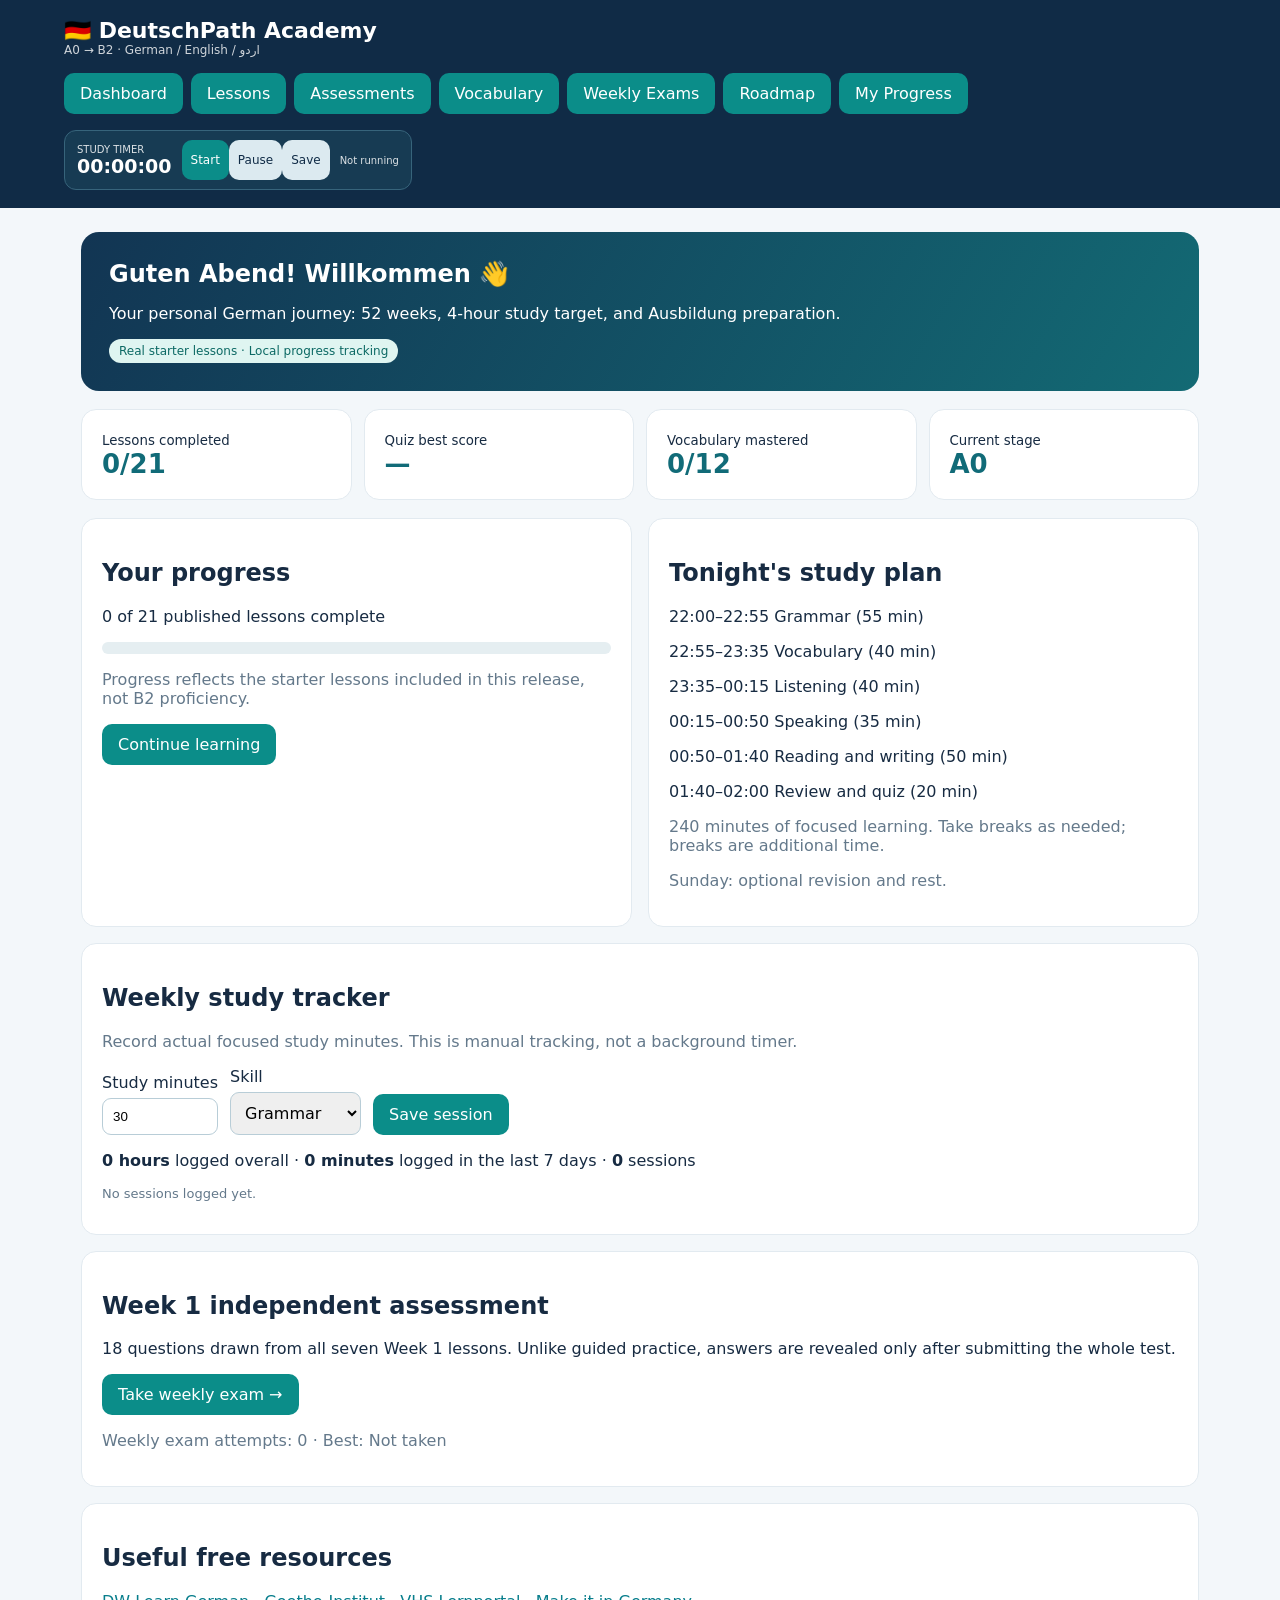
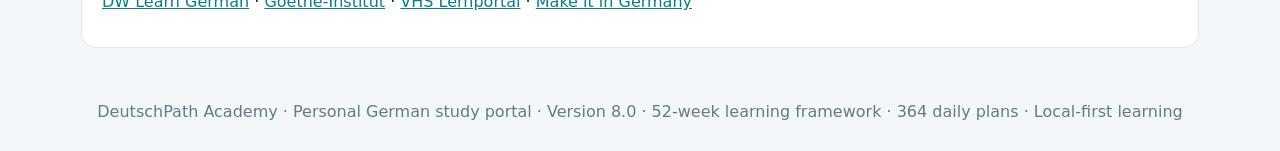
==== commit 4272ec41: "Add files via upload Upgrade DeutschPath Academy to Version 8.0" ====
--- a/index.html
+++ b/index.html
@@ -7,7 +7,9 @@
 .deep-panel{margin:22px 0;padding:20px;border:1px solid #cce3e2;border-radius:14px;background:#f0f9f8}.deep-panel h3{margin-top:0}.checkline{display:block;padding:8px 0}.track-row{display:flex;align-items:end;gap:12px;flex-wrap:wrap}.track-row label{display:flex;flex-direction:column;gap:6px}.track-row input,.track-row select{padding:10px;border:1px solid #b8cdd7;border-radius:9px;max-width:190px}.exam-question{padding:15px;margin:13px 0;border:1px solid #d8e6ea;border-radius:12px}.exam-question label{display:block;padding:9px;margin-top:7px;background:#f1f6f8;border-radius:8px}.exam-feedback{padding:12px;background:#edf7f6;border-radius:10px;margin:8px 0}button{min-height:40px}button:focus-visible{outline:3px solid #f2ae4a} [lang="ur"]{font-family:system-ui,Arial,sans-serif;line-height:1.9} 
 
 header{position:relative;gap:16px}header nav{gap:8px}header nav button{white-space:nowrap}header nav button:hover{background:#10a19a}.week-grid{display:grid;grid-template-columns:repeat(auto-fill,minmax(190px,1fr));gap:14px;margin:22px 0}.week-tile{min-height:142px;display:flex;flex-direction:column;align-items:flex-start;text-align:left;gap:9px;padding:18px;border:1px solid #cfe3e6;background:#fff;color:#17354d;border-radius:16px;box-shadow:0 3px 12px #102b4609}.week-tile:not(:disabled):hover{border-color:#0b8d89;background:#eefaf8}.week-tile strong{font-size:19px}.week-tile small{color:#58768b}.week-tile.locked{background:#f2f5f7;color:#81929e;opacity:.78;cursor:not-allowed}.week-tile .week-number{font-size:12px;font-weight:800;color:#0a8c86;letter-spacing:.08em}.week-tile .week-status{margin-top:auto;font-size:12px;color:#137f79}.week-tile.locked .week-status{color:#82939b}#weekLessons{margin-top:24px}.w2-head{margin-top:0}@media(max-width:700px){header{padding:16px}header nav{width:100%;overflow-x:auto;flex-wrap:nowrap;padding-bottom:4px}header nav button{font-size:13px;padding:10px 12px}.week-grid{grid-template-columns:repeat(2,minmax(0,1fr));gap:10px}.week-tile{padding:13px;min-height:134px}}
-</style></head><body><header><div><b>🇩🇪 DeutschPath Academy</b><div style="font-size:12px;opacity:.8">A0 → B2 · German / English / اردو</div></div><nav><button data-page="dashboard">Dashboard</button><button data-page="lessons">Lessons</button><button data-page="quiz">Assessments</button><button data-page="vocab">Vocabulary</button><button data-page="weeklyHub">Weekly Exams</button><button data-page="roadmap">Roadmap</button><button data-page="unifiedProgress">My Progress</button></nav></header><main><section class="hero" id="welcomeBanner"><h1>Guten Abend! Willkommen 👋</h1><p>Your personal German journey: 52 weeks, 3-hour study target, and Ausbildung preparation.</p><span class="tag">Real starter lessons · Local progress tracking</span></section><div class="stats"><div class="stat"><small>Lessons completed</small><strong id="completed">0</strong></div><div class="stat"><small>Quiz best score</small><strong id="score">—</strong></div><div class="stat"><small>Vocabulary mastered</small><strong id="words">0</strong></div><div class="stat"><small>Current stage</small><strong>A0</strong></div></div><section id="dashboard" class="page"><div class="layout"><div class="panel"><h2>Your progress</h2><p id="progressLabel"></p><div class="progress"><div id="progressBar"></div></div><p class="muted">Progress reflects the starter lessons included in this release, not B2 proficiency.</p><button data-page="lessons">Continue learning</button></div><div class="panel"><h2>Tonight's study plan</h2><p>22:00–22:35 Grammar · 22:35–23:10 Vocabulary</p><p>23:10–23:20 Break · 23:20–23:55 Listening</p><p>23:55–00:30 Reading and writing</p><p>00:30–01:00 Speaking and quiz</p><p class="muted">Sunday: optional revision and rest.</p></div></div><div class="panel" style="margin-top:16px"><h2>Weekly study tracker</h2><p class="muted">Record actual focused study minutes. This is manual tracking, not a background timer.</p><div class="track-row"><label>Study minutes <input type="number" id="studyMinutes" min="1" max="600" value="30"></label><label>Skill <select id="studySkill"><option>Grammar</option><option>Vocabulary</option><option>Listening</option><option>Speaking</option><option>Reading</option><option>Writing</option></select></label><button id="logStudy">Save session</button></div><p id="studyFeedback" role="status"></p><div id="studyStats"></div></div><div class="panel" style="margin-top:16px"><h2>Week 1 independent assessment</h2><p>18 questions drawn from all seven Week 1 lessons. Unlike guided practice, answers are revealed only after submitting the whole test.</p><button data-page="weeklyExam">Take weekly exam →</button><p id="examDashboard" class="muted"></p></div><div class="panel" style="margin-top:16px"><h2>Useful free resources</h2><p><a href="https://learngerman.dw.com/" target="_blank" rel="noopener">DW Learn German</a> · <a href="https://www.goethe.de/" target="_blank" rel="noopener">Goethe-Institut</a> · <a href="https://deutsch.vhs-lernportal.de/" target="_blank" rel="noopener">VHS Lernportal</a> · <a href="https://www.make-it-in-germany.com/en/" target="_blank" rel="noopener">Make it in Germany</a></p></div></section><section id="lessons" class="page hidden"><h2>Starter course · A0</h2><p class="muted">Choose a week below to open its daily lessons. Only published weeks can be opened.</p><div id="weekGrid" class="week-grid"></div><div id="weekLessons" class="hidden"><button class="secondary" id="allWeeks">← All 52 weeks</button><h2 id="weekTitle"></h2><div id="lessonList"></div></div></section><section id="day1" class="page hidden"><div id="day1Content"></div></section><section id="quiz" class="page hidden"><div class="panel"><h2>A0 checkpoint assessment</h2><p>Choose an answer for each question. The platform grades your answers and saves your best result locally.</p><div id="quizList"></div><button id="grade">Grade assessment</button><p id="result" role="status"></p></div></section><section id="vocab" class="page hidden"><h2>Vocabulary flashcards</h2><p>Mark words mastered as you practice. Your progress is saved on this device.</p><div id="vocabList" class="cards"></div></section><section id="weeklyHub" class="page hidden"><h2>Weekly Exams · Wochenprüfungen</h2><p class="muted">Independent weekly checkpoints. Choose a published exam.</p><div class="week-grid" id="weeklyExamGrid"></div></section><section id="weeklyExam" class="page hidden"><div class="panel"><span class="tag">Week 1 · Independent checkpoint</span><h2>Week 1 exam · Wochenprüfung</h2><p>18 questions · recommended pass threshold 80%. No feedback is shown until you submit all answers. This tests recognition, not full CEFR competence.</p><div id="examQuestions"></div><button id="submitExam">Submit exam</button> <button id="retryExam" class="secondary">New attempt</button><div id="examResults" aria-live="polite"></div></div></section><section id="roadmap" class="page hidden"><h2>52-week learning roadmap</h2><p class="muted">This is a planned syllabus. Weeks 1–3 (21 A0 lessons) are implemented; Weeks 4–52 are planned.</p><div id="roadmapList" class="cards"></div><div class="panel" style="margin-top:16px"><h3>Export / import progress</h3><button id="export">Download progress backup</button> <label class="secondary">Restore backup <input id="import" type="file" accept="application/json"></label><p class="muted">No account or cloud sync yet. Use backups to move progress between devices.</p></div></section><section class="page hidden" id="week2"><div class="w2-wrap"><div class="w2-head"><h1>Woche 2 · Week 2 · دوسرا ہفتہ</h1><p>Seven complete A0 learning days · German / English / Urdu · Listen, practice, write, review.</p><p id="w2overall"></p></div><div id="w2content"></div></div></section><section class="page hidden" id="unifiedProgress"><div class="panel"><h2>My learning record · Lernfortschritt</h2><div id="unifiedSummary"></div><h3>Backup all published weeks</h3><button id="unifiedExport">Download complete backup</button> <label class="secondary">Import complete backup <input type="file" id="unifiedImport" accept="application/json"></label><p id="backupMessage" role="status"></p><p class="muted">Data is saved only in this browser. Importing a backup replaces the saved progress for all published weeks.</p></div></section><section class="page hidden" id="week2Exam"><div class="panel"><span class="tag">Weekly independent exam</span><h2>Weekly knowledge checkpoint</h2><p>18 questions from the selected week. Submit before seeing answers. Passing target: 80% (15/18).</p><div id="w2ExamQuestions"></div><button id="w2ExamSubmit">Submit Week 2 exam</button><button id="w2ExamRetry" class="secondary">New attempt</button><div id="w2ExamResult" aria-live="polite"></div></div></section></main><footer>DeutschPath Academy · Personal German study portal · Version 7.0 · Organized 52-week curriculum · Weeks 1–3 · Local-first learning</footer><script>
+
+.study-clock{display:flex;align-items:center;gap:10px;flex-wrap:wrap;background:#173b53;border:1px solid #37647b;border-radius:12px;padding:9px 12px}.study-clock strong{font-variant-numeric:tabular-nums;font-size:19px}.study-clock small{font-size:10px;display:block;opacity:.85}.study-clock button{padding:6px 9px;font-size:12px}.study-clock button.secondary{background:#dceaf0;color:#102b46}.week-nav{display:flex;gap:9px;flex-wrap:wrap;margin:14px 0 20px}.extSchedule{display:grid;grid-template-columns:repeat(auto-fit,minmax(160px,1fr));gap:8px}.extSchedule>div{background:#edf5f7;padding:13px;border-radius:9px;display:flex;justify-content:space-between;gap:8px}.w2-card{overflow-wrap:anywhere}header{align-items:center}@media(max-width:850px){header{flex-direction:column;align-items:stretch}.study-clock{justify-content:space-between}nav{justify-content:flex-start}}
+</style></head><body><header><div><b>🇩🇪 DeutschPath Academy</b><div style="font-size:12px;opacity:.8">A0 → B2 · German / English / اردو</div></div><nav><button data-page="dashboard">Dashboard</button><button data-page="lessons">Lessons</button><button data-page="quiz">Assessments</button><button data-page="vocab">Vocabulary</button><button data-page="weeklyHub">Weekly Exams</button><button data-page="roadmap">Roadmap</button><button data-page="unifiedProgress">My Progress</button></nav><div class="study-clock" aria-label="Study timer"><div><small>STUDY TIMER</small> <strong id="studyTimer">00:00:00</strong></div><div><button id="timerStart" type="button">Start</button><button id="timerPause" type="button" class="secondary">Pause</button><button id="timerFinish" type="button" class="secondary">Save</button></div><small id="timerState">Not running</small></div></header><main><section class="hero" id="welcomeBanner"><h1>Guten Abend! Willkommen 👋</h1><p>Your personal German journey: 52 weeks, 4-hour study target, and Ausbildung preparation.</p><span class="tag">Real starter lessons · Local progress tracking</span></section><div class="stats"><div class="stat"><small>Lessons completed</small><strong id="completed">0</strong></div><div class="stat"><small>Quiz best score</small><strong id="score">—</strong></div><div class="stat"><small>Vocabulary mastered</small><strong id="words">0</strong></div><div class="stat"><small>Current stage</small><strong>A0</strong></div></div><section id="dashboard" class="page"><div class="layout"><div class="panel"><h2>Your progress</h2><p id="progressLabel"></p><div class="progress"><div id="progressBar"></div></div><p class="muted">Progress reflects the starter lessons included in this release, not B2 proficiency.</p><button data-page="lessons">Continue learning</button></div><div class="panel"><h2>Tonight's study plan</h2><p>22:00–22:55 Grammar (55 min)</p><p>22:55–23:35 Vocabulary (40 min)</p><p>23:35–00:15 Listening (40 min)</p><p>00:15–00:50 Speaking (35 min)</p><p>00:50–01:40 Reading and writing (50 min)</p><p>01:40–02:00 Review and quiz (20 min)</p><p class='muted'>240 minutes of focused learning. Take breaks as needed; breaks are additional time.</p><p class="muted">Sunday: optional revision and rest.</p></div></div><div class="panel" style="margin-top:16px"><h2>Weekly study tracker</h2><p class="muted">Record actual focused study minutes. This is manual tracking, not a background timer.</p><div class="track-row"><label>Study minutes <input type="number" id="studyMinutes" min="1" max="600" value="30"></label><label>Skill <select id="studySkill"><option>Grammar</option><option>Vocabulary</option><option>Listening</option><option>Speaking</option><option>Reading</option><option>Writing</option></select></label><button id="logStudy">Save session</button></div><p id="studyFeedback" role="status"></p><div id="studyStats"></div></div><div class="panel" style="margin-top:16px"><h2>Week 1 independent assessment</h2><p>18 questions drawn from all seven Week 1 lessons. Unlike guided practice, answers are revealed only after submitting the whole test.</p><button data-page="weeklyExam">Take weekly exam →</button><p id="examDashboard" class="muted"></p></div><div class="panel" style="margin-top:16px"><h2>Useful free resources</h2><p><a href="https://learngerman.dw.com/" target="_blank" rel="noopener">DW Learn German</a> · <a href="https://www.goethe.de/" target="_blank" rel="noopener">Goethe-Institut</a> · <a href="https://deutsch.vhs-lernportal.de/" target="_blank" rel="noopener">VHS Lernportal</a> · <a href="https://www.make-it-in-germany.com/en/" target="_blank" rel="noopener">Make it in Germany</a></p></div></section><section id="lessons" class="page hidden"><h2>Starter course · A0</h2><p class="muted">Choose a week below to open its daily lessons. Only published weeks can be opened.</p><div id="weekGrid" class="week-grid"></div><div id="weekLessons" class="hidden"><div class="week-nav"><button class="secondary" id="allWeeks">← All 52 weeks</button><button class="secondary" id="w1prev">← Previous week</button><button id="w1next">Next week →</button></div><h2 id="weekTitle"></h2><div id="lessonList"></div></div></section><section id="day1" class="page hidden"><div id="day1Content"></div></section><section id="quiz" class="page hidden"><div class="panel"><h2>A0 checkpoint assessment</h2><p>Choose an answer for each question. The platform grades your answers and saves your best result locally.</p><div id="quizList"></div><button id="grade">Grade assessment</button><p id="result" role="status"></p></div></section><section id="vocab" class="page hidden"><h2>Vocabulary flashcards</h2><p>Mark words mastered as you practice. Your progress is saved on this device.</p><div id="vocabList" class="cards"></div></section><section id="weeklyHub" class="page hidden"><h2>Weekly Exams · Wochenprüfungen</h2><p class="muted">Independent weekly checkpoints. Choose a published exam.</p><div class="week-grid" id="weeklyExamGrid"></div></section><section id="weeklyExam" class="page hidden"><div class="panel"><span class="tag">Week 1 · Independent checkpoint</span><h2>Week 1 exam · Wochenprüfung</h2><p>18 questions · recommended pass threshold 80%. No feedback is shown until you submit all answers. This tests recognition, not full CEFR competence.</p><div id="examQuestions"></div><button id="submitExam">Submit exam</button> <button id="retryExam" class="secondary">New attempt</button><div id="examResults" aria-live="polite"></div></div></section><section id="roadmap" class="page hidden"><h2>52-week learning roadmap</h2><p class="muted">This is a planned syllabus. Weeks 1–3 have individually authored interactive lessons. Weeks 4–52 have interactive guided lesson templates and distinct weekly vocabulary; full expert-authored lesson depth remains in development.</p><div id="roadmapList" class="cards"></div><div class="panel" style="margin-top:16px"><h3>Export / import progress</h3><button id="export">Download progress backup</button> <label class="secondary">Restore backup <input id="import" type="file" accept="application/json"></label><p class="muted">No account or cloud sync yet. Use backups to move progress between devices.</p></div></section><section class="page hidden" id="week2"><div class="w2-wrap"><div class="w2-head"><h1>Woche 2 · Week 2 · دوسرا ہفتہ</h1><p>Seven complete A0 learning days · German / English / Urdu · Listen, practice, write, review.</p><p id="w2overall"></p></div><div class="week-nav" id="publishedWeekNav"></div><div id="w2content"></div></div></section><section class="page hidden" id="unifiedProgress"><div class="panel"><h2>My learning record · Lernfortschritt</h2><div id="unifiedSummary"></div><h3>Backup all published weeks</h3><button id="unifiedExport">Download complete backup</button> <label class="secondary">Import complete backup <input type="file" id="unifiedImport" accept="application/json"></label><p id="backupMessage" role="status"></p><p class="muted">Data is saved only in this browser. Importing a backup replaces the saved progress for all published weeks.</p></div></section><section class="page hidden" id="week2Exam"><div class="panel"><span class="tag">Weekly independent exam</span><h2>Weekly knowledge checkpoint</h2><p>18 questions from the selected week. Submit before seeing answers. Passing target: 80% (15/18).</p><div id="w2ExamQuestions"></div><button id="w2ExamSubmit">Submit Week 2 exam</button><button id="w2ExamRetry" class="secondary">New attempt</button><div id="w2ExamResult" aria-live="polite"></div></div></section><section id="extendedWeek" class="page hidden"><div class="w2-head"><h1 id="extendedHeading"></h1><p id="extendedIntro"></p></div><div class="week-nav" id="extendedNav"></div><div id="extendedContent"></div></section></main><footer>DeutschPath Academy · Personal German study portal · Version 8.0 · 52-week learning framework · 364 daily plans · Local-first learning</footer><script>
 const lessons=[
 {title:'Alphabet and pronunciation',goal:'Recognize German letters and special sounds.',body:'German has 26 basic letters plus Ä, Ö, Ü and ß. The letter W is pronounced approximately like English V; V often sounds like F. Practice: A (ah), B (beh), C (tseh), D (deh).',examples:[['Äpfel','Apples','سیب'],['Straße','Street','سڑک'],['Über','Over / about','کے بارے میں']],task:'Read each word aloud five times. Write Ä, Ö, Ü and ß.'},
 {title:'Greetings and introductions',goal:'Greet someone and introduce yourself.',body:'Use Guten Morgen in the morning, Guten Tag during the day, and Guten Abend in the evening. Ich heiße means “my name is”. Wie heißen Sie? is a polite way to ask someone’s name.',examples:[['Guten Morgen!','Good morning!','صبح بخیر'],['Ich heiße Ahmad.','My name is Ahmad.','میرا نام احمد ہے'],['Wie geht es Ihnen?','How are you? (formal)','آپ کیسے ہیں؟']],task:'Write a four-line dialogue using a greeting, name and farewell.'},
@@ -21,7 +23,7 @@
 const questions=[['What does “Guten Abend” mean?',['Good morning','Good evening','Good night'],1],['What is “Ich bin” in English?',['I have','I am','You are'],1],['Which word means “where”?',['Wo','Wer','Wie'],0],['What is the German word for twenty?',['zwölf','zehn','zwanzig'],2],['Choose the correct form: Wir ___ Zeit.',['hat','haben','hast'],1],['What does “Danke” mean?',['Please','Thank you','Goodbye'],1],['Which is the polite “you”?',['du','ihr','Sie'],2],['What is “Buch”?',['Book','Water','House'],0],['Choose the correct form: Du ___ hier.',['bist','bin','sind'],0],['What does “Woher kommst du?” ask?',['Your age','Your origin','Your name'],1]];
 const roadmap=[['A0','Weeks 1–2','Sounds, alphabet, greetings, numbers'],['A1','Weeks 3–12','Present tense, cases, routine conversations'],['A2','Weeks 13–24','Past tense, dative, daily independence'],['B1','Weeks 25–38','Complex clauses, opinions, workplace German'],['B2','Weeks 39–52','Argumentation, formal language, mock exams']];
 const KEY='deutschpath-progress-v1';let state;try{state=JSON.parse(localStorage.getItem(KEY))||{}}catch{state={}};state.done=Array.isArray(state.done)?state.done:[];state.mastered=Array.isArray(state.mastered)?state.mastered:[];state.best=Number(state.best)||0;function save(){localStorage.setItem(KEY,JSON.stringify(state));renderStats()};function renderStats(){document.getElementById('completed').textContent=state.done.length+'/'+lessons.length;document.getElementById('score').textContent=state.best?state.best+'%':'—';document.getElementById('words').textContent=state.mastered.length+'/'+words.length;document.getElementById('progressLabel').textContent=state.done.length+' of '+lessons.length+' starter lessons complete';document.getElementById('progressBar').style.width=(state.done.length/lessons.length*100)+'%'};
-function show(page){if(page==='lessons'&&window.showWeekGrid)window.showWeekGrid();document.getElementById('welcomeBanner').classList.toggle('hidden',page!=='dashboard');document.querySelector('.stats').classList.toggle('hidden',page!=='dashboard');document.querySelectorAll('.page').forEach(el=>el.classList.toggle('hidden',el.id!==page));window.scrollTo(0,0)}document.querySelectorAll('[data-page]').forEach(b=>b.addEventListener('click',()=>show(b.dataset.page)));
+function show(page){if(page==='lessons'&&window.showWeekGrid&&!window.__keepWeek1)window.showWeekGrid();document.getElementById('welcomeBanner').classList.toggle('hidden',page!=='dashboard');document.querySelector('.stats').classList.toggle('hidden',page!=='dashboard');document.querySelectorAll('.page').forEach(el=>el.classList.toggle('hidden',el.id!==page));window.scrollTo(0,0)}document.querySelectorAll('[data-page]').forEach(b=>b.addEventListener('click',()=>show(b.dataset.page)));
 function speakGerman(text,slow=false){if(!('speechSynthesis'in window)){alert('German speech is unavailable in this browser. Try Chrome or Edge.');return}speechSynthesis.cancel();let u=new SpeechSynthesisUtterance(text);u.lang='de-DE';u.rate=slow?.65:.85;let voices=speechSynthesis.getVoices();let german=voices.find(v=>v.lang.toLowerCase().startsWith('de'));if(german)u.voice=german;speechSynthesis.speak(u)}
 function bindSpeak(root=document){root.querySelectorAll('[data-speak]').forEach(b=>b.onclick=()=>speakGerman(b.dataset.speak,b.dataset.slow==='1'))}
 function renderLessons(){document.getElementById('lessonList').innerHTML=lessons.map((l,i)=>`<article class="lesson lesson-card ${state.done.includes(i)?'done':''}"><div><span class="tag">Day ${i+1}</span><h3>${l.title}</h3><p class="muted">${l.goal}</p><span class="small">${state.done.includes(i)?'✓ Completed':'Not yet completed'}</span></div><button class="open-lesson" data-id="${i}">${'Open interactive lesson'} →</button></article>`).join('');document.querySelectorAll('.open-lesson').forEach(b=>b.onclick=()=>openLesson(Number(b.dataset.id)))}
@@ -37,7 +39,7 @@
 <section class="learning-pane" id="week-write"><h2>Writing assignment · Schreiben · لکھنے کی مشق</h2><p>${escapeHtml(c.write)}</p><p lang="ur" dir="rtl">اپنی مشق لکھیں اور محفوظ کریں۔ کم از کم 30 حروف ضروری ہیں۔ یہ تحریر خودکار طور پر زبان کی درستگی کے لیے جانچی نہیں جاتی۔</p><label for="weekWriting"><b>Your assignment</b></label><textarea class="writing-box" id="weekWriting" placeholder="Schreiben Sie hier ..."></textarea><div class="deep-panel"><h3>Writing self-review checklist</h3><label class="checkline"><input type="checkbox"> I wrote original German sentences, not only English text.</label><label class="checkline"><input type="checkbox"> I checked the verb form and word order.</label><label class="checkline"><input type="checkbox"> I read my German sentences aloud.</label><p class="muted small">These checks are for self-review; the app cannot reliably grade open-ended German writing offline. The 30-character threshold only verifies length.</p></div><p class="muted small">Your draft saves automatically in this browser.</p><button id="weekSave">Save assignment</button><p id="weekSaved" role="status"></p><button class="secondary" data-wnext="results">Review results →</button></section>
 <section class="learning-pane" id="week-results"><h2>Lesson results and completion</h2><div id="weekSummary" class="status-box"></div><p>Completion requires a best score of at least 75% and a saved writing assignment of 30+ characters. Writing is saved but not automatically language-graded.</p><button id="weekFinish">Complete Day ${i+1}</button><p id="weekDoneMessage" role="status"></p><button class="secondary" id="weekBack">← Back to all lessons</button> <button class="secondary" id="weekNext">${i<6?'Next lesson →':'Back to Week 1 lessons'}</button></section></div>`;
 const root=document.getElementById('day1Content');function tab(name){root.querySelectorAll('.learning-pane').forEach(el=>el.classList.toggle('active',el.id==='week-'+name));root.querySelectorAll('[data-wtab]').forEach(el=>el.classList.toggle('active',el.dataset.wtab===name));if(name==='results')summary();root.querySelector('.learning-tabs').scrollIntoView({block:'start',behavior:'smooth'})}
-root.querySelectorAll('[data-wtab]').forEach(b=>b.onclick=()=>tab(b.dataset.wtab));root.querySelectorAll('[data-wnext]').forEach(b=>b.onclick=()=>tab(b.dataset.wnext));root.querySelector('#backLessons').onclick=()=>{renderLessons();show('lessons')};root.querySelector('#weekBack').onclick=()=>{renderLessons();show('lessons')};root.querySelector('#weekNext').onclick=()=>i<6?openLesson(i+1):(renderLessons(),show('lessons'));bindSpeak(root);
+root.querySelectorAll('[data-wtab]').forEach(b=>b.onclick=()=>tab(b.dataset.wtab));root.querySelectorAll('[data-wnext]').forEach(b=>b.onclick=()=>tab(b.dataset.wnext));root.querySelector('#backLessons').onclick=()=>openWeekOne();root.querySelector('#weekBack').onclick=()=>openWeekOne();root.querySelector('#weekNext').onclick=()=>i<6?openLesson(i+1):openWeekOne();bindSpeak(root);
 root.querySelector('#weekGrade').onclick=()=>{let score=0,answered=0;qlist.forEach((q,j)=>{let selected=root.querySelector(`input[name="wq${j}"]:checked`),fb=root.querySelector('#wfb'+j),ex=root.querySelector('#wex'+j);ex.classList.remove('correct','incorrect');if(!selected){fb.textContent='Please select an answer.';return}answered++;let correct=Number(selected.value)===q[2];score+=correct?1:0;ex.classList.add(correct?'correct':'incorrect');fb.textContent=(correct?'✓ Correct. ':'Not quite. Correct: '+q[1][q[2]]+'. ')+q[3]});if(answered<qlist.length){root.querySelector('#weekFeedback').textContent=`Answer all questions (${answered}/${qlist.length}) before saving a score.`;return}d.attempts.push({score,total:qlist.length,date:new Date().toISOString()});d.best=Math.max(d.best||0,score);save();root.querySelector('#weekFeedback').textContent=`Score ${score}/${qlist.length}; best ${d.best}/${qlist.length}. ${score/qlist.length>=.75?'Threshold met!':'Review feedback and retry.'}`};
 let writing=root.querySelector('#weekWriting');writing.value=d.writing||'';writing.oninput=()=>{d.writing=writing.value;save();root.querySelector('#weekSaved').textContent='Draft saved locally.'};root.querySelector('#weekSave').onclick=()=>{d.writing=writing.value;save();root.querySelector('#weekSaved').textContent='✓ Writing saved.'};function summary(){let pct=Math.round((d.best||0)/qlist.length*100);root.querySelector('#weekSummary').textContent=`Best quiz: ${d.best||0}/${qlist.length} (${pct}%) · Writing: ${(d.writing||'').trim().length} characters · Attempts: ${d.attempts.length} · Status: ${state.done.includes(i)?'Completed':'In progress'}`;root.querySelector('#weekFinish').disabled=state.done.includes(i)||pct<75||(d.writing||'').trim().length<30}
 root.querySelector('#weekFinish').onclick=()=>{d.writing=writing.value;let pct=Math.round((d.best||0)/qlist.length*100);if(pct<75||d.writing.trim().length<30)return;state.done=[...new Set([...state.done,i])];d.completedAt=new Date().toISOString();save();renderLessons();summary();root.querySelector('#weekDoneMessage').textContent='✓ Day '+(i+1)+' completed. Great work!'};summary();show('day1')}
@@ -81,6 +83,8 @@
 newExam();renderStudyStats();
 </script><style>
 .w2-wrap{max-width:1140px;margin:auto;padding:22px 18px 70px}.w2-grid{display:grid;grid-template-columns:repeat(auto-fit,minmax(260px,1fr));gap:15px}.w2-card{background:#fff;border:1px solid #dce8ef;border-radius:16px;padding:23px}.w2-card h3{margin:8px 0}.w2-btn{background:#078f89;color:white;border:0;border-radius:9px;padding:12px 16px;cursor:pointer;font:inherit}.w2-btn.alt{background:#e7f0f5;color:#133550}.w2-btn:disabled{opacity:.5;cursor:not-allowed}.w2-tabs{display:flex;flex-wrap:wrap;gap:8px;margin:20px 0}.w2-tabs button.active{background:#078f89;color:#fff}.w2-box{background:#f5f9fb;border:1px solid #e0ebef;border-radius:12px;padding:17px;margin:12px 0}.w2-examples{display:grid;grid-template-columns:repeat(auto-fit,minmax(210px,1fr));gap:10px}.w2-examples .w2-box{margin:0}.w2-urdu{direction:rtl;text-align:right;font-family:Arial,sans-serif}.w2-q{border:1px solid #dce8ef;border-radius:12px;padding:15px;margin:10px 0}.w2-q label{display:block;background:#f0f6f9;padding:10px;border-radius:7px;margin:5px 0;cursor:pointer}.w2-q.correct{border-color:#39a58a}.w2-q.incorrect{border-color:#e7a366}.w2-writing{width:100%;min-height:180px;border:1px solid #c7dce6;border-radius:10px;padding:15px;font:inherit}.w2-note{color:#5c7388}.w2-progress{height:10px;background:#e2edf2;border-radius:12px;overflow:hidden}.w2-progress>div{height:100%;background:#078f89}.w2-head{background:linear-gradient(110deg,#123651,#126f78);color:#fff;border-radius:18px;padding:24px;margin-bottom:20px}.w2-head p{color:#e0f4f4}@media(max-width:600px){.w2-wrap{padding:12px 10px 45px}.w2-head{padding:17px}.w2-card{padding:15px}}
+
+.study-clock{display:flex;align-items:center;gap:10px;flex-wrap:wrap;background:#173b53;border:1px solid #37647b;border-radius:12px;padding:9px 12px}.study-clock strong{font-variant-numeric:tabular-nums;font-size:19px}.study-clock small{font-size:10px;display:block;opacity:.85}.study-clock button{padding:6px 9px;font-size:12px}.study-clock button.secondary{background:#dceaf0;color:#102b46}.week-nav{display:flex;gap:9px;flex-wrap:wrap;margin:14px 0 20px}.extSchedule{display:grid;grid-template-columns:repeat(auto-fit,minmax(160px,1fr));gap:8px}.extSchedule>div{background:#edf5f7;padding:13px;border-radius:9px;display:flex;justify-content:space-between;gap:8px}.w2-card{overflow-wrap:anywhere}header{align-items:center}@media(max-width:850px){header{flex-direction:column;align-items:stretch}.study-clock{justify-content:space-between}nav{justify-content:flex-start}}
 </style>
 
 <script>
@@ -94,7 +98,7 @@
 let activeWeek=2;
 function reveal(){document.getElementById('welcomeBanner').classList.add('hidden');document.querySelector('.stats').classList.add('hidden');document.querySelectorAll('.page').forEach(el=>el.classList.toggle('hidden',el.id!=='week2'));window.scrollTo(0,0)}
 function updateOverall(){let n=units.filter(u=>Math.ceil(u.day/7)===activeWeek&&get(u.day).done).length;let el=document.getElementById('w2overall');if(el)el.textContent=`${n}/7 lessons completed · Progress is saved in this browser.`}
-function home(){reveal();const w=activeWeek;document.querySelector('.w2-head h1').textContent='Woche '+w+' · Week '+w+' · '+(w===2?'دوسرا ہفتہ':'تیسرا ہفتہ');document.querySelector('.w2-head>p:nth-child(2)').textContent='Seven interactive A0 learning days · German / English / Urdu';document.getElementById('w2content').innerHTML=`<div class="w2-grid">${units.filter(u=>Math.ceil(u.day/7)===w).map(u=>`<article class="w2-card"><small>Week ${w} · Day ${u.day}</small><h3>${escape(u.de)}</h3><p>${escape(u.en)}</p><p class="w2-urdu">${escape(u.ur)}</p><p>${get(u.day).done?'✓ Completed':'In progress / not started'}</p><button class="w2-btn" data-open="${u.day}">Open interactive lesson →</button></article>`).join('')}</div><div class="w2-box"><p>Complete each lesson with 6/8 in practice and 30+ characters of saved writing. Writing is self-reviewed; character count does not establish correctness.</p><button class="w2-btn alt" id="returnWeeks">← All 52 weeks</button></div>`;document.querySelectorAll('[data-open]').forEach(b=>b.onclick=()=>open(Number(b.dataset.open)));document.getElementById('returnWeeks').onclick=()=>{show('lessons');showWeekGrid()};updateOverall()}
+function home(){reveal();const w=activeWeek;const nav=document.getElementById('publishedWeekNav');if(nav)nav.innerHTML=`<button class="w2-btn alt" id="pubAll">← All 52 weeks</button><button class="w2-btn alt" id="pubPrev">← Week ${w-1}</button><button class="w2-btn" id="pubNext">Week ${w+1} →</button>`;if(nav){nav.querySelector('#pubAll').onclick=()=>{show('lessons');showWeekGrid()};nav.querySelector('#pubPrev').onclick=()=>w===2?openWeekOne():(activeWeek=w-1,home());nav.querySelector('#pubNext').onclick=()=>w===2?(activeWeek=3,home()):openExtendedWeek(4)};document.querySelector('.w2-head h1').textContent='Woche '+w+' · Week '+w+' · '+(w===2?'دوسرا ہفتہ':'تیسرا ہفتہ');document.querySelector('.w2-head>p:nth-child(2)').textContent='Seven interactive A0 learning days · German / English / Urdu';document.getElementById('w2content').innerHTML=`<div class="w2-grid">${units.filter(u=>Math.ceil(u.day/7)===w).map(u=>`<article class="w2-card"><small>Week ${w} · Day ${u.day}</small><h3>${escape(u.de)}</h3><p>${escape(u.en)}</p><p class="w2-urdu">${escape(u.ur)}</p><p>${get(u.day).done?'✓ Completed':'In progress / not started'}</p><button class="w2-btn" data-open="${u.day}">Open interactive lesson →</button></article>`).join('')}</div><div class="w2-box"><p>Complete each lesson with 6/8 in practice and 30+ characters of saved writing. Writing is self-reviewed; character count does not establish correctness.</p><button class="w2-btn alt" id="returnWeeks">← All 52 weeks</button></div>`;document.querySelectorAll('[data-open]').forEach(b=>b.onclick=()=>open(Number(b.dataset.open)));document.getElementById('returnWeeks').onclick=()=>{show('lessons');showWeekGrid()};updateOverall()}
 function speak(s,slow){if(!('speechSynthesis'in window)){alert('Speech synthesis is not available in this browser.');return}speechSynthesis.cancel();let t=new SpeechSynthesisUtterance(s);t.lang='de-DE';t.rate=slow?.65:.88;let voice=speechSynthesis.getVoices().find(v=>v.lang.toLowerCase().startsWith('de'));if(voice)t.voice=voice;speechSynthesis.speak(t)}
 function open(day){let u=units.find(x=>x.day===day);if(!u)return;let d=get(day);reveal();let root=document.getElementById('w2content');root.innerHTML=`<button class="w2-btn alt" id="w2back">← Week ${Math.ceil(day/7)} lessons</button><article class="w2-card" style="margin-top:16px"><small>A0 · Week ${Math.ceil(day/7)} · Day ${day}</small><h1>${escape(u.de)}</h1><p>${escape(u.en)} · <span class="w2-urdu">${escape(u.ur)}</span></p><p><b>Objective:</b> ${escape(u.intro)}</p><p class="w2-urdu">${escape(u.introUr)}</p><div class="w2-tabs">${['Learn','Listen','Practice','Write','Results'].map((x,i)=>`<button class="w2-btn alt" data-tab="${i}">${i+1}. ${x}</button>`).join('')}</div><div id="w2pane"></div></article>`;root.querySelector('#w2back').onclick=home;root.querySelectorAll('[data-tab]').forEach(b=>b.onclick=()=>tab(Number(b.dataset.tab)));function tab(t){root.querySelectorAll('[data-tab]').forEach((b,i)=>{b.classList.toggle('active',i===t);b.classList.toggle('alt',i!==t)});let pane=root.querySelector('#w2pane');if(t===0)pane.innerHTML=`<h2>Learn · Lernen · سیکھیں</h2><div class="w2-box"><b>Grammar focus</b><p>${escape(u.grammar)}</p><p class="w2-urdu">${escape(u.introUr)}</p></div><h3>Vocabulary and examples</h3><div class="w2-examples">${u.examples.map(x=>`<div class="w2-box"><b>${escape(x[0])}</b><p>${escape(x[1])}</p><p class="w2-urdu">${escape(x[2])}</p><button class="w2-btn alt" data-audio="${escape(x[0])}">🔊 Listen</button></div>`).join('')}</div><p class="w2-note">Study the article, noun and meaning together. Read every example aloud and make your own sentences.</p><button class="w2-btn" data-next="1">Continue to listening →</button>`;
 if(t===1)pane.innerHTML=`<h2>Listen and repeat · Hören und Sprechen</h2><p>Listen to each phrase three times. Then speak without reading. The voice is browser-generated and is not a pronunciation assessment.</p><div class="w2-examples">${u.examples.map(x=>`<div class="w2-box"><b>${escape(x[0])}</b><p>${escape(x[1])}</p><button class="w2-btn alt" data-audio="${escape(x[0])}">🔊 Listen</button> <button class="w2-btn alt" data-slow="${escape(x[0])}">Slow</button></div>`).join('')}</div><div class="w2-box"><b>Speaking assignment:</b> Record yourself on your phone saying at least five German examples and compare with playback.</div><button class="w2-btn" data-next="2">Continue to practice →</button>`;
@@ -126,17 +130,65 @@
 
 function showWeekGrid(){document.getElementById('weekGrid').classList.remove('hidden');document.getElementById('weekLessons').classList.add('hidden');window.scrollTo(0,0)}
 const weekGrid=document.getElementById('weekGrid');
-const labels=['Alphabet & introductions','Articles & everyday grammar','Accusative & communication'];
-weekGrid.innerHTML=Array.from({length:52},(_,i)=>{const w=i+1,published=w<=3,done=w===1?state.done.length:units.filter(u=>Math.ceil(u.day/7)===w&&get(u.day).done).length;return `<button class="week-tile ${published?'':'locked'}" data-week="${w}" ${published?'':'disabled'}><span class="week-number">W${String(w).padStart(2,'0')}</span><strong>Week ${w}</strong><small>${published?labels[i]:'Planned · Not published'}</small><span class="week-status">${published?done+'/7 complete':'Coming later'}</span></button>`}).join('');
-weekGrid.querySelectorAll('button:not(:disabled)').forEach(b=>b.onclick=()=>{const w=Number(b.dataset.week);if(w===1){document.getElementById('weekGrid').classList.add('hidden');document.getElementById('weekLessons').classList.remove('hidden');document.getElementById('weekTitle').textContent='Week 1 · Days 1–7';renderLessons();window.scrollTo(0,0)}else{activeWeek=w;home()}});
+const labels=["Alphabet, sounds and greetings", "Articles and daily routines", "Accusative and everyday conversation", "Home and objects", "Shopping and prices", "Food and cooking", "Time and appointments", "Transport and travel", "Health and wellbeing", "Work and professions", "Past events with Perfekt", "A1 integration and mock exam", "Dative case", "Two-way prepositions", "Modal verbs in context", "Reflexive verbs", "Adjective comparison", "Subordinate clauses", "Past storytelling", "Invitations and social plans", "Housing and rental", "Education and training", "Travel problems", "A2 integration and mock exam", "Opinions and arguments", "Workplace communication", "Relative clauses", "Passive voice introduction", "Infinitive constructions", "Konjunktiv II politeness", "Environment and sustainability", "Digital life and media", "Culture and society", "Career planning and Ausbildung", "Complex narration", "B1 exam writing and speaking", "B1 full revision", "B1 transition and consolidation", "Advanced argumentation", "Complex connectors", "Nominalization", "Passive and alternatives", "Advanced reported speech", "Economy and employment", "Science and technology", "Health and society", "Academic and professional texts", "B2 listening and speaking", "B2 writing intensive", "B2 exam simulation", "Ausbildung application readiness", "Final consolidation and exam readiness"];
+weekGrid.innerHTML=Array.from({length:52},(_,i)=>{const w=i+1,published=true,done=w===1?state.done.length:w<=3?units.filter(u=>Math.ceil(u.day/7)===w&&get(u.day).done).length:0;return `<button class="week-tile ${published?'':'locked'}" data-week="${w}" ${published?'':'disabled'}><span class="week-number">W${String(w).padStart(2,'0')}</span><strong>Week ${w}</strong><small>${labels[i]}</small><span class="week-status">${done+'/7 complete'}</span></button>`}).join('');
+weekGrid.querySelectorAll('button:not(:disabled)').forEach(b=>b.onclick=()=>{const w=Number(b.dataset.week);if(w===1){openWeekOne()}else if(w<=3){activeWeek=w;home()}else{openExtendedWeek(w)}});
 document.getElementById('allWeeks').onclick=showWeekGrid;
 const hub=document.getElementById('weeklyExamGrid');hub.innerHTML=Array.from({length:52},(_,i)=>`<button class="week-tile ${i<3?'':'locked'}" ${i<3?'':'disabled'} data-examweek="${i+1}"><strong>Week ${i+1}</strong><small>${i<3?'18-question checkpoint':'Planned'}</small></button>`).join('');
 hub.querySelectorAll('button:not(:disabled)').forEach(b=>b.onclick=()=>{const w=Number(b.dataset.examweek);if(w===1){show('weeklyExam');newExam()}else openW2Exam(w)});
 const dashboardExam=document.querySelector('#dashboard [data-page="weeklyExam"]');if(dashboardExam)dashboardExam.dataset.page='weeklyHub';
-const oldRenderStats2=renderStats;renderStats=function(){oldRenderStats2();weekGrid.querySelectorAll('[data-week]').forEach(b=>{const w=Number(b.dataset.week);if(w>3)return;const done=w===1?state.done.length:units.filter(u=>Math.ceil(u.day/7)===w&&get(u.day).done).length;b.querySelector('.week-status').textContent=done+'/7 complete'})};
-const oldOpenLesson=openLesson;openLesson=function(i){oldOpenLesson(i)};
+const oldRenderStats2=renderStats;renderStats=function(){oldRenderStats2();weekGrid.querySelectorAll('[data-week]').forEach(b=>{const w=Number(b.dataset.week);if(w>52)return;const done=w===1?state.done.length:w<=3?units.filter(u=>Math.ceil(u.day/7)===w&&get(u.day).done).length:fullCurriculum.filter(x=>x.week===w&&getExt(x.day).done).length;b.querySelector('.week-status').textContent=done+'/7 complete'})};
+function openWeekOne(){window.__keepWeek1=true;show('lessons');window.__keepWeek1=false;document.getElementById('weekGrid').classList.add('hidden');document.getElementById('weekLessons').classList.remove('hidden');document.getElementById('weekTitle').textContent='Week 1 · Days 1–7';renderLessons();window.scrollTo(0,0)}window.openWeekOne=openWeekOne;document.getElementById('w1prev').disabled=true;document.getElementById('w1next').onclick=()=>{activeWeek=2;home()};const oldOpenLesson=openLesson;openLesson=function(i){oldOpenLesson(i)};
 window.showWeekGrid=showWeekGrid;showWeekGrid();drawSummary();renderStats();
 window.deutschpathWeek2={home};updateOverall();
 
 })();
+
+const fullCurriculum=[{"week":1,"day":1,"weekday":1,"level":"A0","theme":"Alphabet, sounds and greetings","focus":"Alphabet","objective":"Use alphabet in the context of alphabet, sounds and greetings; build accurate sentences, understand short authentic examples, and practice communication.","schedule":{"grammar":55,"vocabulary":40,"listening":40,"speaking":35,"reading_writing":50,"review":20},"minutes":240,"activities":["Learn and take notes on alphabet with examples in German, English and Urdu.","Practice at least 8 topic words with article/verb forms and audio.","Listen and shadow 10 German sentences, replaying difficult sounds.","Speak for 3–5 minutes using the focus topic; record and self-review.","Read a short passage and write 6–10 original German sentences.","Complete a quiz and write an error-correction note."]},{"week":1,"day":2,"weekday":2,"level":"A0","theme":"Alphabet, sounds and greetings","focus":"Umlauts","objective":"Use umlauts in the context of alphabet, sounds and greetings; build accurate sentences, understand short authentic examples, and practice communication.","schedule":{"grammar":55,"vocabulary":40,"listening":40,"speaking":35,"reading_writing":50,"review":20},"minutes":240,"activities":["Learn and take notes on umlauts with examples in German, English and Urdu.","Practice at least 8 topic words with article/verb forms and audio.","Listen and shadow 10 German sentences, replaying difficult sounds.","Speak for 3–5 minutes using the focus topic; record and self-review.","Read a short passage and write 6–10 original German sentences.","Complete a quiz and write an error-correction note."]},{"week":1,"day":3,"weekday":3,"level":"A0","theme":"Alphabet, sounds and greetings","focus":"Greetings","objective":"Use greetings in the context of alphabet, sounds and greetings; build accurate sentences, understand short authentic examples, and practice communication.","schedule":{"grammar":55,"vocabulary":40,"listening":40,"speaking":35,"reading_writing":50,"review":20},"minutes":240,"activities":["Learn and take notes on greetings with examples in German, English and Urdu.","Practice at least 8 topic words with article/verb forms and audio.","Listen and shadow 10 German sentences, replaying difficult sounds.","Speak for 3–5 minutes using the focus topic; record and self-review.","Read a short passage and write 6–10 original German sentences.","Complete a quiz and write an error-correction note."]},{"week":1,"day":4,"weekday":4,"level":"A0","theme":"Alphabet, sounds and greetings","focus":"Numbers","objective":"Use numbers in the context of alphabet, sounds and greetings; build accurate sentences, understand short authentic examples, and practice communication.","schedule":{"grammar":55,"vocabulary":40,"listening":40,"speaking":35,"reading_writing":50,"review":20},"minutes":240,"activities":["Learn and take notes on numbers with examples in German, English and Urdu.","Practice at least 8 topic words with article/verb forms and audio.","Listen and shadow 10 German sentences, replaying difficult sounds.","Speak for 3–5 minutes using the focus topic; record and self-review.","Read a short passage and write 6–10 original German sentences.","Complete a quiz and write an error-correction note."]},{"week":1,"day":5,"weekday":5,"level":"A0","theme":"Alphabet, sounds and greetings","focus":"Pronouns","objective":"Use pronouns in the context of alphabet, sounds and greetings; build accurate sentences, understand short authentic examples, and practice communication.","schedule":{"grammar":55,"vocabulary":40,"listening":40,"speaking":35,"reading_writing":50,"review":20},"minutes":240,"activities":["Learn and take notes on pronouns with examples in German, English and Urdu.","Practice at least 8 topic words with article/verb forms and audio.","Listen and shadow 10 German sentences, replaying difficult sounds.","Speak for 3–5 minutes using the focus topic; record and self-review.","Read a short passage and write 6–10 original German sentences.","Complete a quiz and write an error-correction note."]},{"week":1,"day":6,"weekday":6,"level":"A0","theme":"Alphabet, sounds and greetings","focus":"Basic verbs","objective":"Use basic verbs in the context of alphabet, sounds and greetings; build accurate sentences, understand short authentic examples, and practice communication.","schedule":{"grammar":55,"vocabulary":40,"listening":40,"speaking":35,"reading_writing":50,"review":20},"minutes":240,"activities":["Learn and take notes on basic verbs with examples in German, English and Urdu.","Practice at least 8 topic words with article/verb forms and audio.","Listen and shadow 10 German sentences, replaying difficult sounds.","Speak for 3–5 minutes using the focus topic; record and self-review.","Read a short passage and write 6–10 original German sentences.","Complete a quiz and write an error-correction note."]},{"week":1,"day":7,"weekday":7,"level":"A0","theme":"Alphabet, sounds and greetings","focus":"Review","objective":"Use review in the context of alphabet, sounds and greetings; build accurate sentences, understand short authentic examples, and practice communication.","schedule":{"grammar":55,"vocabulary":40,"listening":40,"speaking":35,"reading_writing":50,"review":20},"minutes":240,"activities":["Learn and take notes on review with examples in German, English and Urdu.","Practice at least 8 topic words with article/verb forms and audio.","Listen and shadow 10 German sentences, replaying difficult sounds.","Speak for 3–5 minutes using the focus topic; record and self-review.","Read a short passage and write 6–10 original German sentences.","Complete a quiz and write an error-correction note."]},{"week":2,"day":8,"weekday":1,"level":"A0","theme":"Articles and daily routines","focus":"Noun genders","objective":"Use noun genders in the context of articles and daily routines; build accurate sentences, understand short authentic examples, and practice communication.","schedule":{"grammar":55,"vocabulary":40,"listening":40,"speaking":35,"reading_writing":50,"review":20},"minutes":240,"activities":["Learn and take notes on noun genders with examples in German, English and Urdu.","Practice at least 8 topic words with article/verb forms and audio.","Listen and shadow 10 German sentences, replaying difficult sounds.","Speak for 3–5 minutes using the focus topic; record and self-review.","Read a short passage and write 6–10 original German sentences.","Complete a quiz and write an error-correction note."]},{"week":2,"day":9,"weekday":2,"level":"A0","theme":"Articles and daily routines","focus":"Negation","objective":"Use negation in the context of articles and daily routines; build accurate sentences, understand short authentic examples, and practice communication.","schedule":{"grammar":55,"vocabulary":40,"listening":40,"speaking":35,"reading_writing":50,"review":20},"minutes":240,"activities":["Learn and take notes on negation with examples in German, English and Urdu.","Practice at least 8 topic words with article/verb forms and audio.","Listen and shadow 10 German sentences, replaying difficult sounds.","Speak for 3–5 minutes using the focus topic; record and self-review.","Read a short passage and write 6–10 original German sentences.","Complete a quiz and write an error-correction note."]},{"week":2,"day":10,"weekday":3,"level":"A0","theme":"Articles and daily routines","focus":"Present verbs","objective":"Use present verbs in the context of articles and daily routines; build accurate sentences, understand short authentic examples, and practice communication.","schedule":{"grammar":55,"vocabulary":40,"listening":40,"speaking":35,"reading_writing":50,"review":20},"minutes":240,"activities":["Learn and take notes on present verbs with examples in German, English and Urdu.","Practice at least 8 topic words with article/verb forms and audio.","Listen and shadow 10 German sentences, replaying difficult sounds.","Speak for 3–5 minutes using the focus topic; record and self-review.","Read a short passage and write 6–10 original German sentences.","Complete a quiz and write an error-correction note."]},{"week":2,"day":11,"weekday":4,"level":"A0","theme":"Articles and daily routines","focus":"Questions","objective":"Use questions in the context of articles and daily routines; build accurate sentences, understand short authentic examples, and practice communication.","schedule":{"grammar":55,"vocabulary":40,"listening":40,"speaking":35,"reading_writing":50,"review":20},"minutes":240,"activities":["Learn and take notes on questions with examples in German, English and Urdu.","Practice at least 8 topic words with article/verb forms and audio.","Listen and shadow 10 German sentences, replaying difficult sounds.","Speak for 3–5 minutes using the focus topic; record and self-review.","Read a short passage and write 6–10 original German sentences.","Complete a quiz and write an error-correction note."]},{"week":2,"day":12,"weekday":5,"level":"A0","theme":"Articles and daily routines","focus":"Family","objective":"Use family in the context of articles and daily routines; build accurate sentences, understand short authentic examples, and practice communication.","schedule":{"grammar":55,"vocabulary":40,"listening":40,"speaking":35,"reading_writing":50,"review":20},"minutes":240,"activities":["Learn and take notes on family with examples in German, English and Urdu.","Practice at least 8 topic words with article/verb forms and audio.","Listen and shadow 10 German sentences, replaying difficult sounds.","Speak for 3–5 minutes using the focus topic; record and self-review.","Read a short passage and write 6–10 original German sentences.","Complete a quiz and write an error-correction note."]},{"week":2,"day":13,"weekday":6,"level":"A0","theme":"Articles and daily routines","focus":"Time","objective":"Use time in the context of articles and daily routines; build accurate sentences, understand short authentic examples, and practice communication.","schedule":{"grammar":55,"vocabulary":40,"listening":40,"speaking":35,"reading_writing":50,"review":20},"minutes":240,"activities":["Learn and take notes on time with examples in German, English and Urdu.","Practice at least 8 topic words with article/verb forms and audio.","Listen and shadow 10 German sentences, replaying difficult sounds.","Speak for 3–5 minutes using the focus topic; record and self-review.","Read a short passage and write 6–10 original German sentences.","Complete a quiz and write an error-correction note."]},{"week":2,"day":14,"weekday":7,"level":"A0","theme":"Articles and daily routines","focus":"Review","objective":"Use review in the context of articles and daily routines; build accurate sentences, understand short authentic examples, and practice communication.","schedule":{"grammar":55,"vocabulary":40,"listening":40,"speaking":35,"reading_writing":50,"review":20},"minutes":240,"activities":["Learn and take notes on review with examples in German, English and Urdu.","Practice at least 8 topic words with article/verb forms and audio.","Listen and shadow 10 German sentences, replaying difficult sounds.","Speak for 3–5 minutes using the focus topic; record and self-review.","Read a short passage and write 6–10 original German sentences.","Complete a quiz and write an error-correction note."]},{"week":3,"day":15,"weekday":1,"level":"A0","theme":"Accusative and everyday conversation","focus":"Accusative","objective":"Use accusative in the context of accusative and everyday conversation; build accurate sentences, understand short authentic examples, and practice communication.","schedule":{"grammar":55,"vocabulary":40,"listening":40,"speaking":35,"reading_writing":50,"review":20},"minutes":240,"activities":["Learn and take notes on accusative with examples in German, English and Urdu.","Practice at least 8 topic words with article/verb forms and audio.","Listen and shadow 10 German sentences, replaying difficult sounds.","Speak for 3–5 minutes using the focus topic; record and self-review.","Read a short passage and write 6–10 original German sentences.","Complete a quiz and write an error-correction note."]},{"week":3,"day":16,"weekday":2,"level":"A0","theme":"Accusative and everyday conversation","focus":"Können","objective":"Use können in the context of accusative and everyday conversation; build accurate sentences, understand short authentic examples, and practice communication.","schedule":{"grammar":55,"vocabulary":40,"listening":40,"speaking":35,"reading_writing":50,"review":20},"minutes":240,"activities":["Learn and take notes on können with examples in German, English and Urdu.","Practice at least 8 topic words with article/verb forms and audio.","Listen and shadow 10 German sentences, replaying difficult sounds.","Speak for 3–5 minutes using the focus topic; record and self-review.","Read a short passage and write 6–10 original German sentences.","Complete a quiz and write an error-correction note."]},{"week":3,"day":17,"weekday":3,"level":"A0","theme":"Accusative and everyday conversation","focus":"Separable verbs","objective":"Use separable verbs in the context of accusative and everyday conversation; build accurate sentences, understand short authentic examples, and practice communication.","schedule":{"grammar":55,"vocabulary":40,"listening":40,"speaking":35,"reading_writing":50,"review":20},"minutes":240,"activities":["Learn and take notes on separable verbs with examples in German, English and Urdu.","Practice at least 8 topic words with article/verb forms and audio.","Listen and shadow 10 German sentences, replaying difficult sounds.","Speak for 3–5 minutes using the focus topic; record and self-review.","Read a short passage and write 6–10 original German sentences.","Complete a quiz and write an error-correction note."]},{"week":3,"day":18,"weekday":4,"level":"A0","theme":"Accusative and everyday conversation","focus":"Directions","objective":"Use directions in the context of accusative and everyday conversation; build accurate sentences, understand short authentic examples, and practice communication.","schedule":{"grammar":55,"vocabulary":40,"listening":40,"speaking":35,"reading_writing":50,"review":20},"minutes":240,"activities":["Learn and take notes on directions with examples in German, English and Urdu.","Practice at least 8 topic words with article/verb forms and audio.","Listen and shadow 10 German sentences, replaying difficult sounds.","Speak for 3–5 minutes using the focus topic; record and self-review.","Read a short passage and write 6–10 original German sentences.","Complete a quiz and write an error-correction note."]},{"week":3,"day":19,"weekday":5,"level":"A0","theme":"Accusative and everyday conversation","focus":"Food","objective":"Use food in the context of accusative and everyday conversation; build accurate sentences, understand short authentic examples, and practice communication.","schedule":{"grammar":55,"vocabulary":40,"listening":40,"speaking":35,"reading_writing":50,"review":20},"minutes":240,"activities":["Learn and take notes on food with examples in German, English and Urdu.","Practice at least 8 topic words with article/verb forms and audio.","Listen and shadow 10 German sentences, replaying difficult sounds.","Speak for 3–5 minutes using the focus topic; record and self-review.","Read a short passage and write 6–10 original German sentences.","Complete a quiz and write an error-correction note."]},{"week":3,"day":20,"weekday":6,"level":"A0","theme":"Accusative and everyday conversation","focus":"Weather","objective":"Use weather in the context of accusative and everyday conversation; build accurate sentences, understand short authentic examples, and practice communication.","schedule":{"grammar":55,"vocabulary":40,"listening":40,"speaking":35,"reading_writing":50,"review":20},"minutes":240,"activities":["Learn and take notes on weather with examples in German, English and Urdu.","Practice at least 8 topic words with article/verb forms and audio.","Listen and shadow 10 German sentences, replaying difficult sounds.","Speak for 3–5 minutes using the focus topic; record and self-review.","Read a short passage and write 6–10 original German sentences.","Complete a quiz and write an error-correction note."]},{"week":3,"day":21,"weekday":7,"level":"A0","theme":"Accusative and everyday conversation","focus":"Review","objective":"Use review in the context of accusative and everyday conversation; build accurate sentences, understand short authentic examples, and practice communication.","schedule":{"grammar":55,"vocabulary":40,"listening":40,"speaking":35,"reading_writing":50,"review":20},"minutes":240,"activities":["Learn and take notes on review with examples in German, English and Urdu.","Practice at least 8 topic words with article/verb forms and audio.","Listen and shadow 10 German sentences, replaying difficult sounds.","Speak for 3–5 minutes using the focus topic; record and self-review.","Read a short passage and write 6–10 original German sentences.","Complete a quiz and write an error-correction note."]},{"week":4,"day":22,"weekday":1,"level":"A1","theme":"Home and objects","focus":"Rooms","objective":"Use rooms in the context of home and objects; build accurate sentences, understand short authentic examples, and practice communication.","schedule":{"grammar":55,"vocabulary":40,"listening":40,"speaking":35,"reading_writing":50,"review":20},"minutes":240,"activities":["Learn and take notes on rooms with examples in German, English and Urdu.","Practice at least 8 topic words with article/verb forms and audio.","Listen and shadow 10 German sentences, replaying difficult sounds.","Speak for 3–5 minutes using the focus topic; record and self-review.","Read a short passage and write 6–10 original German sentences.","Complete a quiz and write an error-correction note."]},{"week":4,"day":23,"weekday":2,"level":"A1","theme":"Home and objects","focus":"Furniture","objective":"Use furniture in the context of home and objects; build accurate sentences, understand short authentic examples, and practice communication.","schedule":{"grammar":55,"vocabulary":40,"listening":40,"speaking":35,"reading_writing":50,"review":20},"minutes":240,"activities":["Learn and take notes on furniture with examples in German, English and Urdu.","Practice at least 8 topic words with article/verb forms and audio.","Listen and shadow 10 German sentences, replaying difficult sounds.","Speak for 3–5 minutes using the focus topic; record and self-review.","Read a short passage and write 6–10 original German sentences.","Complete a quiz and write an error-correction note."]},{"week":4,"day":24,"weekday":3,"level":"A1","theme":"Home and objects","focus":"Locations","objective":"Use locations in the context of home and objects; build accurate sentences, understand short authentic examples, and practice communication.","schedule":{"grammar":55,"vocabulary":40,"listening":40,"speaking":35,"reading_writing":50,"review":20},"minutes":240,"activities":["Learn and take notes on locations with examples in German, English and Urdu.","Practice at least 8 topic words with article/verb forms and audio.","Listen and shadow 10 German sentences, replaying difficult sounds.","Speak for 3–5 minutes using the focus topic; record and self-review.","Read a short passage and write 6–10 original German sentences.","Complete a quiz and write an error-correction note."]},{"week":4,"day":25,"weekday":4,"level":"A1","theme":"Home and objects","focus":"Possessives","objective":"Use possessives in the context of home and objects; build accurate sentences, understand short authentic examples, and practice communication.","schedule":{"grammar":55,"vocabulary":40,"listening":40,"speaking":35,"reading_writing":50,"review":20},"minutes":240,"activities":["Learn and take notes on possessives with examples in German, English and Urdu.","Practice at least 8 topic words with article/verb forms and audio.","Listen and shadow 10 German sentences, replaying difficult sounds.","Speak for 3–5 minutes using the focus topic; record and self-review.","Read a short passage and write 6–10 original German sentences.","Complete a quiz and write an error-correction note."]},{"week":4,"day":26,"weekday":5,"level":"A1","theme":"Home and objects","focus":"Describing a home","objective":"Use describing a home in the context of home and objects; build accurate sentences, understand short authentic examples, and practice communication.","schedule":{"grammar":55,"vocabulary":40,"listening":40,"speaking":35,"reading_writing":50,"review":20},"minutes":240,"activities":["Learn and take notes on describing a home with examples in German, English and Urdu.","Practice at least 8 topic words with article/verb forms and audio.","Listen and shadow 10 German sentences, replaying difficult sounds.","Speak for 3–5 minutes using the focus topic; record and self-review.","Read a short passage and write 6–10 original German sentences.","Complete a quiz and write an error-correction note."]},{"week":4,"day":27,"weekday":6,"level":"A1","theme":"Home and objects","focus":"Home dialogues","objective":"Use home dialogues in the context of home and objects; build accurate sentences, understand short authentic examples, and practice communication.","schedule":{"grammar":55,"vocabulary":40,"listening":40,"speaking":35,"reading_writing":50,"review":20},"minutes":240,"activities":["Learn and take notes on home dialogues with examples in German, English and Urdu.","Practice at least 8 topic words with article/verb forms and audio.","Listen and shadow 10 German sentences, replaying difficult sounds.","Speak for 3–5 minutes using the focus topic; record and self-review.","Read a short passage and write 6–10 original German sentences.","Complete a quiz and write an error-correction note."]},{"week":4,"day":28,"weekday":7,"level":"A1","theme":"Home and objects","focus":"Review","objective":"Use review in the context of home and objects; build accurate sentences, understand short authentic examples, and practice communication.","schedule":{"grammar":55,"vocabulary":40,"listening":40,"speaking":35,"reading_writing":50,"review":20},"minutes":240,"activities":["Learn and take notes on review with examples in German, English and Urdu.","Practice at least 8 topic words with article/verb forms and audio.","Listen and shadow 10 German sentences, replaying difficult sounds.","Speak for 3–5 minutes using the focus topic; record and self-review.","Read a short passage and write 6–10 original German sentences.","Complete a quiz and write an error-correction note."]},{"week":5,"day":29,"weekday":1,"level":"A1","theme":"Shopping and prices","focus":"Shops","objective":"Use shops in the context of shopping and prices; build accurate sentences, understand short authentic examples, and practice communication.","schedule":{"grammar":55,"vocabulary":40,"listening":40,"speaking":35,"reading_writing":50,"review":20},"minutes":240,"activities":["Learn and take notes on shops with examples in German, English and Urdu.","Practice at least 8 topic words with article/verb forms and audio.","Listen and shadow 10 German sentences, replaying difficult sounds.","Speak for 3–5 minutes using the focus topic; record and self-review.","Read a short passage and write 6–10 original German sentences.","Complete a quiz and write an error-correction note."]},{"week":5,"day":30,"weekday":2,"level":"A1","theme":"Shopping and prices","focus":"Money","objective":"Use money in the context of shopping and prices; build accurate sentences, understand short authentic examples, and practice communication.","schedule":{"grammar":55,"vocabulary":40,"listening":40,"speaking":35,"reading_writing":50,"review":20},"minutes":240,"activities":["Learn and take notes on money with examples in German, English and Urdu.","Practice at least 8 topic words with article/verb forms and audio.","Listen and shadow 10 German sentences, replaying difficult sounds.","Speak for 3–5 minutes using the focus topic; record and self-review.","Read a short passage and write 6–10 original German sentences.","Complete a quiz and write an error-correction note."]},{"week":5,"day":31,"weekday":3,"level":"A1","theme":"Shopping and prices","focus":"Quantities","objective":"Use quantities in the context of shopping and prices; build accurate sentences, understand short authentic examples, and practice communication.","schedule":{"grammar":55,"vocabulary":40,"listening":40,"speaking":35,"reading_writing":50,"review":20},"minutes":240,"activities":["Learn and take notes on quantities with examples in German, English and Urdu.","Practice at least 8 topic words with article/verb forms and audio.","Listen and shadow 10 German sentences, replaying difficult sounds.","Speak for 3–5 minutes using the focus topic; record and self-review.","Read a short passage and write 6–10 original German sentences.","Complete a quiz and write an error-correction note."]},{"week":5,"day":32,"weekday":4,"level":"A1","theme":"Shopping and prices","focus":"Buying clothes","objective":"Use buying clothes in the context of shopping and prices; build accurate sentences, understand short authentic examples, and practice communication.","schedule":{"grammar":55,"vocabulary":40,"listening":40,"speaking":35,"reading_writing":50,"review":20},"minutes":240,"activities":["Learn and take notes on buying clothes with examples in German, English and Urdu.","Practice at least 8 topic words with article/verb forms and audio.","Listen and shadow 10 German sentences, replaying difficult sounds.","Speak for 3–5 minutes using the focus topic; record and self-review.","Read a short passage and write 6–10 original German sentences.","Complete a quiz and write an error-correction note."]},{"week":5,"day":33,"weekday":5,"level":"A1","theme":"Shopping and prices","focus":"Sizes","objective":"Use sizes in the context of shopping and prices; build accurate sentences, understand short authentic examples, and practice communication.","schedule":{"grammar":55,"vocabulary":40,"listening":40,"speaking":35,"reading_writing":50,"review":20},"minutes":240,"activities":["Learn and take notes on sizes with examples in German, English and Urdu.","Practice at least 8 topic words with article/verb forms and audio.","Listen and shadow 10 German sentences, replaying difficult sounds.","Speak for 3–5 minutes using the focus topic; record and self-review.","Read a short passage and write 6–10 original German sentences.","Complete a quiz and write an error-correction note."]},{"week":5,"day":34,"weekday":6,"level":"A1","theme":"Shopping and prices","focus":"Returns","objective":"Use returns in the context of shopping and prices; build accurate sentences, understand short authentic examples, and practice communication.","schedule":{"grammar":55,"vocabulary":40,"listening":40,"speaking":35,"reading_writing":50,"review":20},"minutes":240,"activities":["Learn and take notes on returns with examples in German, English and Urdu.","Practice at least 8 topic words with article/verb forms and audio.","Listen and shadow 10 German sentences, replaying difficult sounds.","Speak for 3–5 minutes using the focus topic; record and self-review.","Read a short passage and write 6–10 original German sentences.","Complete a quiz and write an error-correction note."]},{"week":5,"day":35,"weekday":7,"level":"A1","theme":"Shopping and prices","focus":"Review","objective":"Use review in the context of shopping and prices; build accurate sentences, understand short authentic examples, and practice communication.","schedule":{"grammar":55,"vocabulary":40,"listening":40,"speaking":35,"reading_writing":50,"review":20},"minutes":240,"activities":["Learn and take notes on review with examples in German, English and Urdu.","Practice at least 8 topic words with article/verb forms and audio.","Listen and shadow 10 German sentences, replaying difficult sounds.","Speak for 3–5 minutes using the focus topic; record and self-review.","Read a short passage and write 6–10 original German sentences.","Complete a quiz and write an error-correction note."]},{"week":6,"day":36,"weekday":1,"level":"A1","theme":"Food and cooking","focus":"Meals","objective":"Use meals in the context of food and cooking; build accurate sentences, understand short authentic examples, and practice communication.","schedule":{"grammar":55,"vocabulary":40,"listening":40,"speaking":35,"reading_writing":50,"review":20},"minutes":240,"activities":["Learn and take notes on meals with examples in German, English and Urdu.","Practice at least 8 topic words with article/verb forms and audio.","Listen and shadow 10 German sentences, replaying difficult sounds.","Speak for 3–5 minutes using the focus topic; record and self-review.","Read a short passage and write 6–10 original German sentences.","Complete a quiz and write an error-correction note."]},{"week":6,"day":37,"weekday":2,"level":"A1","theme":"Food and cooking","focus":"Groceries","objective":"Use groceries in the context of food and cooking; build accurate sentences, understand short authentic examples, and practice communication.","schedule":{"grammar":55,"vocabulary":40,"listening":40,"speaking":35,"reading_writing":50,"review":20},"minutes":240,"activities":["Learn and take notes on groceries with examples in German, English and Urdu.","Practice at least 8 topic words with article/verb forms and audio.","Listen and shadow 10 German sentences, replaying difficult sounds.","Speak for 3–5 minutes using the focus topic; record and self-review.","Read a short passage and write 6–10 original German sentences.","Complete a quiz and write an error-correction note."]},{"week":6,"day":38,"weekday":3,"level":"A1","theme":"Food and cooking","focus":"Recipes","objective":"Use recipes in the context of food and cooking; build accurate sentences, understand short authentic examples, and practice communication.","schedule":{"grammar":55,"vocabulary":40,"listening":40,"speaking":35,"reading_writing":50,"review":20},"minutes":240,"activities":["Learn and take notes on recipes with examples in German, English and Urdu.","Practice at least 8 topic words with article/verb forms and audio.","Listen and shadow 10 German sentences, replaying difficult sounds.","Speak for 3–5 minutes using the focus topic; record and self-review.","Read a short passage and write 6–10 original German sentences.","Complete a quiz and write an error-correction note."]},{"week":6,"day":39,"weekday":4,"level":"A1","theme":"Food and cooking","focus":"Ordering","objective":"Use ordering in the context of food and cooking; build accurate sentences, understand short authentic examples, and practice communication.","schedule":{"grammar":55,"vocabulary":40,"listening":40,"speaking":35,"reading_writing":50,"review":20},"minutes":240,"activities":["Learn and take notes on ordering with examples in German, English and Urdu.","Practice at least 8 topic words with article/verb forms and audio.","Listen and shadow 10 German sentences, replaying difficult sounds.","Speak for 3–5 minutes using the focus topic; record and self-review.","Read a short passage and write 6–10 original German sentences.","Complete a quiz and write an error-correction note."]},{"week":6,"day":40,"weekday":5,"level":"A1","theme":"Food and cooking","focus":"Preferences","objective":"Use preferences in the context of food and cooking; build accurate sentences, understand short authentic examples, and practice communication.","schedule":{"grammar":55,"vocabulary":40,"listening":40,"speaking":35,"reading_writing":50,"review":20},"minutes":240,"activities":["Learn and take notes on preferences with examples in German, English and Urdu.","Practice at least 8 topic words with article/verb forms and audio.","Listen and shadow 10 German sentences, replaying difficult sounds.","Speak for 3–5 minutes using the focus topic; record and self-review.","Read a short passage and write 6–10 original German sentences.","Complete a quiz and write an error-correction note."]},{"week":6,"day":41,"weekday":6,"level":"A1","theme":"Food and cooking","focus":"Invitations","objective":"Use invitations in the context of food and cooking; build accurate sentences, understand short authentic examples, and practice communication.","schedule":{"grammar":55,"vocabulary":40,"listening":40,"speaking":35,"reading_writing":50,"review":20},"minutes":240,"activities":["Learn and take notes on invitations with examples in German, English and Urdu.","Practice at least 8 topic words with article/verb forms and audio.","Listen and shadow 10 German sentences, replaying difficult sounds.","Speak for 3–5 minutes using the focus topic; record and self-review.","Read a short passage and write 6–10 original German sentences.","Complete a quiz and write an error-correction note."]},{"week":6,"day":42,"weekday":7,"level":"A1","theme":"Food and cooking","focus":"Review","objective":"Use review in the context of food and cooking; build accurate sentences, understand short authentic examples, and practice communication.","schedule":{"grammar":55,"vocabulary":40,"listening":40,"speaking":35,"reading_writing":50,"review":20},"minutes":240,"activities":["Learn and take notes on review with examples in German, English and Urdu.","Practice at least 8 topic words with article/verb forms and audio.","Listen and shadow 10 German sentences, replaying difficult sounds.","Speak for 3–5 minutes using the focus topic; record and self-review.","Read a short passage and write 6–10 original German sentences.","Complete a quiz and write an error-correction note."]},{"week":7,"day":43,"weekday":1,"level":"A1","theme":"Time and appointments","focus":"Clock time","objective":"Use clock time in the context of time and appointments; build accurate sentences, understand short authentic examples, and practice communication.","schedule":{"grammar":55,"vocabulary":40,"listening":40,"speaking":35,"reading_writing":50,"review":20},"minutes":240,"activities":["Learn and take notes on clock time with examples in German, English and Urdu.","Practice at least 8 topic words with article/verb forms and audio.","Listen and shadow 10 German sentences, replaying difficult sounds.","Speak for 3–5 minutes using the focus topic; record and self-review.","Read a short passage and write 6–10 original German sentences.","Complete a quiz and write an error-correction note."]},{"week":7,"day":44,"weekday":2,"level":"A1","theme":"Time and appointments","focus":"Weekdays","objective":"Use weekdays in the context of time and appointments; build accurate sentences, understand short authentic examples, and practice communication.","schedule":{"grammar":55,"vocabulary":40,"listening":40,"speaking":35,"reading_writing":50,"review":20},"minutes":240,"activities":["Learn and take notes on weekdays with examples in German, English and Urdu.","Practice at least 8 topic words with article/verb forms and audio.","Listen and shadow 10 German sentences, replaying difficult sounds.","Speak for 3–5 minutes using the focus topic; record and self-review.","Read a short passage and write 6–10 original German sentences.","Complete a quiz and write an error-correction note."]},{"week":7,"day":45,"weekday":3,"level":"A1","theme":"Time and appointments","focus":"Dates","objective":"Use dates in the context of time and appointments; build accurate sentences, understand short authentic examples, and practice communication.","schedule":{"grammar":55,"vocabulary":40,"listening":40,"speaking":35,"reading_writing":50,"review":20},"minutes":240,"activities":["Learn and take notes on dates with examples in German, English and Urdu.","Practice at least 8 topic words with article/verb forms and audio.","Listen and shadow 10 German sentences, replaying difficult sounds.","Speak for 3–5 minutes using the focus topic; record and self-review.","Read a short passage and write 6–10 original German sentences.","Complete a quiz and write an error-correction note."]},{"week":7,"day":46,"weekday":4,"level":"A1","theme":"Time and appointments","focus":"Appointments","objective":"Use appointments in the context of time and appointments; build accurate sentences, understand short authentic examples, and practice communication.","schedule":{"grammar":55,"vocabulary":40,"listening":40,"speaking":35,"reading_writing":50,"review":20},"minutes":240,"activities":["Learn and take notes on appointments with examples in German, English and Urdu.","Practice at least 8 topic words with article/verb forms and audio.","Listen and shadow 10 German sentences, replaying difficult sounds.","Speak for 3–5 minutes using the focus topic; record and self-review.","Read a short passage and write 6–10 original German sentences.","Complete a quiz and write an error-correction note."]},{"week":7,"day":47,"weekday":5,"level":"A1","theme":"Time and appointments","focus":"Schedules","objective":"Use schedules in the context of time and appointments; build accurate sentences, understand short authentic examples, and practice communication.","schedule":{"grammar":55,"vocabulary":40,"listening":40,"speaking":35,"reading_writing":50,"review":20},"minutes":240,"activities":["Learn and take notes on schedules with examples in German, English and Urdu.","Practice at least 8 topic words with article/verb forms and audio.","Listen and shadow 10 German sentences, replaying difficult sounds.","Speak for 3–5 minutes using the focus topic; record and self-review.","Read a short passage and write 6–10 original German sentences.","Complete a quiz and write an error-correction note."]},{"week":7,"day":48,"weekday":6,"level":"A1","theme":"Time and appointments","focus":"Rescheduling","objective":"Use rescheduling in the context of time and appointments; build accurate sentences, understand short authentic examples, and practice communication.","schedule":{"grammar":55,"vocabulary":40,"listening":40,"speaking":35,"reading_writing":50,"review":20},"minutes":240,"activities":["Learn and take notes on rescheduling with examples in German, English and Urdu.","Practice at least 8 topic words with article/verb forms and audio.","Listen and shadow 10 German sentences, replaying difficult sounds.","Speak for 3–5 minutes using the focus topic; record and self-review.","Read a short passage and write 6–10 original German sentences.","Complete a quiz and write an error-correction note."]},{"week":7,"day":49,"weekday":7,"level":"A1","theme":"Time and appointments","focus":"Review","objective":"Use review in the context of time and appointments; build accurate sentences, understand short authentic examples, and practice communication.","schedule":{"grammar":55,"vocabulary":40,"listening":40,"speaking":35,"reading_writing":50,"review":20},"minutes":240,"activities":["Learn and take notes on review with examples in German, English and Urdu.","Practice at least 8 topic words with article/verb forms and audio.","Listen and shadow 10 German sentences, replaying difficult sounds.","Speak for 3–5 minutes using the focus topic; record and self-review.","Read a short passage and write 6–10 original German sentences.","Complete a quiz and write an error-correction note."]},{"week":8,"day":50,"weekday":1,"level":"A1","theme":"Transport and travel","focus":"Transport words","objective":"Use transport words in the context of transport and travel; build accurate sentences, understand short authentic examples, and practice communication.","schedule":{"grammar":55,"vocabulary":40,"listening":40,"speaking":35,"reading_writing":50,"review":20},"minutes":240,"activities":["Learn and take notes on transport words with examples in German, English and Urdu.","Practice at least 8 topic words with article/verb forms and audio.","Listen and shadow 10 German sentences, replaying difficult sounds.","Speak for 3–5 minutes using the focus topic; record and self-review.","Read a short passage and write 6–10 original German sentences.","Complete a quiz and write an error-correction note."]},{"week":8,"day":51,"weekday":2,"level":"A1","theme":"Transport and travel","focus":"Tickets","objective":"Use tickets in the context of transport and travel; build accurate sentences, understand short authentic examples, and practice communication.","schedule":{"grammar":55,"vocabulary":40,"listening":40,"speaking":35,"reading_writing":50,"review":20},"minutes":240,"activities":["Learn and take notes on tickets with examples in German, English and Urdu.","Practice at least 8 topic words with article/verb forms and audio.","Listen and shadow 10 German sentences, replaying difficult sounds.","Speak for 3–5 minutes using the focus topic; record and self-review.","Read a short passage and write 6–10 original German sentences.","Complete a quiz and write an error-correction note."]},{"week":8,"day":52,"weekday":3,"level":"A1","theme":"Transport and travel","focus":"Timetables","objective":"Use timetables in the context of transport and travel; build accurate sentences, understand short authentic examples, and practice communication.","schedule":{"grammar":55,"vocabulary":40,"listening":40,"speaking":35,"reading_writing":50,"review":20},"minutes":240,"activities":["Learn and take notes on timetables with examples in German, English and Urdu.","Practice at least 8 topic words with article/verb forms and audio.","Listen and shadow 10 German sentences, replaying difficult sounds.","Speak for 3–5 minutes using the focus topic; record and self-review.","Read a short passage and write 6–10 original German sentences.","Complete a quiz and write an error-correction note."]},{"week":8,"day":53,"weekday":4,"level":"A1","theme":"Transport and travel","focus":"Directions","objective":"Use directions in the context of transport and travel; build accurate sentences, understand short authentic examples, and practice communication.","schedule":{"grammar":55,"vocabulary":40,"listening":40,"speaking":35,"reading_writing":50,"review":20},"minutes":240,"activities":["Learn and take notes on directions with examples in German, English and Urdu.","Practice at least 8 topic words with article/verb forms and audio.","Listen and shadow 10 German sentences, replaying difficult sounds.","Speak for 3–5 minutes using the focus topic; record and self-review.","Read a short passage and write 6–10 original German sentences.","Complete a quiz and write an error-correction note."]},{"week":8,"day":54,"weekday":5,"level":"A1","theme":"Transport and travel","focus":"Station dialogues","objective":"Use station dialogues in the context of transport and travel; build accurate sentences, understand short authentic examples, and practice communication.","schedule":{"grammar":55,"vocabulary":40,"listening":40,"speaking":35,"reading_writing":50,"review":20},"minutes":240,"activities":["Learn and take notes on station dialogues with examples in German, English and Urdu.","Practice at least 8 topic words with article/verb forms and audio.","Listen and shadow 10 German sentences, replaying difficult sounds.","Speak for 3–5 minutes using the focus topic; record and self-review.","Read a short passage and write 6–10 original German sentences.","Complete a quiz and write an error-correction note."]},{"week":8,"day":55,"weekday":6,"level":"A1","theme":"Transport and travel","focus":"Travel plans","objective":"Use travel plans in the context of transport and travel; build accurate sentences, understand short authentic examples, and practice communication.","schedule":{"grammar":55,"vocabulary":40,"listening":40,"speaking":35,"reading_writing":50,"review":20},"minutes":240,"activities":["Learn and take notes on travel plans with examples in German, English and Urdu.","Practice at least 8 topic words with article/verb forms and audio.","Listen and shadow 10 German sentences, replaying difficult sounds.","Speak for 3–5 minutes using the focus topic; record and self-review.","Read a short passage and write 6–10 original German sentences.","Complete a quiz and write an error-correction note."]},{"week":8,"day":56,"weekday":7,"level":"A1","theme":"Transport and travel","focus":"Review","objective":"Use review in the context of transport and travel; build accurate sentences, understand short authentic examples, and practice communication.","schedule":{"grammar":55,"vocabulary":40,"listening":40,"speaking":35,"reading_writing":50,"review":20},"minutes":240,"activities":["Learn and take notes on review with examples in German, English and Urdu.","Practice at least 8 topic words with article/verb forms and audio.","Listen and shadow 10 German sentences, replaying difficult sounds.","Speak for 3–5 minutes using the focus topic; record and self-review.","Read a short passage and write 6–10 original German sentences.","Complete a quiz and write an error-correction note."]},{"week":9,"day":57,"weekday":1,"level":"A1","theme":"Health and wellbeing","focus":"Body parts","objective":"Use body parts in the context of health and wellbeing; build accurate sentences, understand short authentic examples, and practice communication.","schedule":{"grammar":55,"vocabulary":40,"listening":40,"speaking":35,"reading_writing":50,"review":20},"minutes":240,"activities":["Learn and take notes on body parts with examples in German, English and Urdu.","Practice at least 8 topic words with article/verb forms and audio.","Listen and shadow 10 German sentences, replaying difficult sounds.","Speak for 3–5 minutes using the focus topic; record and self-review.","Read a short passage and write 6–10 original German sentences.","Complete a quiz and write an error-correction note."]},{"week":9,"day":58,"weekday":2,"level":"A1","theme":"Health and wellbeing","focus":"Symptoms","objective":"Use symptoms in the context of health and wellbeing; build accurate sentences, understand short authentic examples, and practice communication.","schedule":{"grammar":55,"vocabulary":40,"listening":40,"speaking":35,"reading_writing":50,"review":20},"minutes":240,"activities":["Learn and take notes on symptoms with examples in German, English and Urdu.","Practice at least 8 topic words with article/verb forms and audio.","Listen and shadow 10 German sentences, replaying difficult sounds.","Speak for 3–5 minutes using the focus topic; record and self-review.","Read a short passage and write 6–10 original German sentences.","Complete a quiz and write an error-correction note."]},{"week":9,"day":59,"weekday":3,"level":"A1","theme":"Health and wellbeing","focus":"Doctor visit","objective":"Use doctor visit in the context of health and wellbeing; build accurate sentences, understand short authentic examples, and practice communication.","schedule":{"grammar":55,"vocabulary":40,"listening":40,"speaking":35,"reading_writing":50,"review":20},"minutes":240,"activities":["Learn and take notes on doctor visit with examples in German, English and Urdu.","Practice at least 8 topic words with article/verb forms and audio.","Listen and shadow 10 German sentences, replaying difficult sounds.","Speak for 3–5 minutes using the focus topic; record and self-review.","Read a short passage and write 6–10 original German sentences.","Complete a quiz and write an error-correction note."]},{"week":9,"day":60,"weekday":4,"level":"A1","theme":"Health and wellbeing","focus":"Pharmacy","objective":"Use pharmacy in the context of health and wellbeing; build accurate sentences, understand short authentic examples, and practice communication.","schedule":{"grammar":55,"vocabulary":40,"listening":40,"speaking":35,"reading_writing":50,"review":20},"minutes":240,"activities":["Learn and take notes on pharmacy with examples in German, English and Urdu.","Practice at least 8 topic words with article/verb forms and audio.","Listen and shadow 10 German sentences, replaying difficult sounds.","Speak for 3–5 minutes using the focus topic; record and self-review.","Read a short passage and write 6–10 original German sentences.","Complete a quiz and write an error-correction note."]},{"week":9,"day":61,"weekday":5,"level":"A1","theme":"Health and wellbeing","focus":"Advice","objective":"Use advice in the context of health and wellbeing; build accurate sentences, understand short authentic examples, and practice communication.","schedule":{"grammar":55,"vocabulary":40,"listening":40,"speaking":35,"reading_writing":50,"review":20},"minutes":240,"activities":["Learn and take notes on advice with examples in German, English and Urdu.","Practice at least 8 topic words with article/verb forms and audio.","Listen and shadow 10 German sentences, replaying difficult sounds.","Speak for 3–5 minutes using the focus topic; record and self-review.","Read a short passage and write 6–10 original German sentences.","Complete a quiz and write an error-correction note."]},{"week":9,"day":62,"weekday":6,"level":"A1","theme":"Health and wellbeing","focus":"Appointments","objective":"Use appointments in the context of health and wellbeing; build accurate sentences, understand short authentic examples, and practice communication.","schedule":{"grammar":55,"vocabulary":40,"listening":40,"speaking":35,"reading_writing":50,"review":20},"minutes":240,"activities":["Learn and take notes on appointments with examples in German, English and Urdu.","Practice at least 8 topic words with article/verb forms and audio.","Listen and shadow 10 German sentences, replaying difficult sounds.","Speak for 3–5 minutes using the focus topic; record and self-review.","Read a short passage and write 6–10 original German sentences.","Complete a quiz and write an error-correction note."]},{"week":9,"day":63,"weekday":7,"level":"A1","theme":"Health and wellbeing","focus":"Review","objective":"Use review in the context of health and wellbeing; build accurate sentences, understand short authentic examples, and practice communication.","schedule":{"grammar":55,"vocabulary":40,"listening":40,"speaking":35,"reading_writing":50,"review":20},"minutes":240,"activities":["Learn and take notes on review with examples in German, English and Urdu.","Practice at least 8 topic words with article/verb forms and audio.","Listen and shadow 10 German sentences, replaying difficult sounds.","Speak for 3–5 minutes using the focus topic; record and self-review.","Read a short passage and write 6–10 original German sentences.","Complete a quiz and write an error-correction note."]},{"week":10,"day":64,"weekday":1,"level":"A1","theme":"Work and professions","focus":"Jobs","objective":"Use jobs in the context of work and professions; build accurate sentences, understand short authentic examples, and practice communication.","schedule":{"grammar":55,"vocabulary":40,"listening":40,"speaking":35,"reading_writing":50,"review":20},"minutes":240,"activities":["Learn and take notes on jobs with examples in German, English and Urdu.","Practice at least 8 topic words with article/verb forms and audio.","Listen and shadow 10 German sentences, replaying difficult sounds.","Speak for 3–5 minutes using the focus topic; record and self-review.","Read a short passage and write 6–10 original German sentences.","Complete a quiz and write an error-correction note."]},{"week":10,"day":65,"weekday":2,"level":"A1","theme":"Work and professions","focus":"Workplaces","objective":"Use workplaces in the context of work and professions; build accurate sentences, understand short authentic examples, and practice communication.","schedule":{"grammar":55,"vocabulary":40,"listening":40,"speaking":35,"reading_writing":50,"review":20},"minutes":240,"activities":["Learn and take notes on workplaces with examples in German, English and Urdu.","Practice at least 8 topic words with article/verb forms and audio.","Listen and shadow 10 German sentences, replaying difficult sounds.","Speak for 3–5 minutes using the focus topic; record and self-review.","Read a short passage and write 6–10 original German sentences.","Complete a quiz and write an error-correction note."]},{"week":10,"day":66,"weekday":3,"level":"A1","theme":"Work and professions","focus":"Tasks","objective":"Use tasks in the context of work and professions; build accurate sentences, understand short authentic examples, and practice communication.","schedule":{"grammar":55,"vocabulary":40,"listening":40,"speaking":35,"reading_writing":50,"review":20},"minutes":240,"activities":["Learn and take notes on tasks with examples in German, English and Urdu.","Practice at least 8 topic words with article/verb forms and audio.","Listen and shadow 10 German sentences, replaying difficult sounds.","Speak for 3–5 minutes using the focus topic; record and self-review.","Read a short passage and write 6–10 original German sentences.","Complete a quiz and write an error-correction note."]},{"week":10,"day":67,"weekday":4,"level":"A1","theme":"Work and professions","focus":"Work hours","objective":"Use work hours in the context of work and professions; build accurate sentences, understand short authentic examples, and practice communication.","schedule":{"grammar":55,"vocabulary":40,"listening":40,"speaking":35,"reading_writing":50,"review":20},"minutes":240,"activities":["Learn and take notes on work hours with examples in German, English and Urdu.","Practice at least 8 topic words with article/verb forms and audio.","Listen and shadow 10 German sentences, replaying difficult sounds.","Speak for 3–5 minutes using the focus topic; record and self-review.","Read a short passage and write 6–10 original German sentences.","Complete a quiz and write an error-correction note."]},{"week":10,"day":68,"weekday":5,"level":"A1","theme":"Work and professions","focus":"Colleagues","objective":"Use colleagues in the context of work and professions; build accurate sentences, understand short authentic examples, and practice communication.","schedule":{"grammar":55,"vocabulary":40,"listening":40,"speaking":35,"reading_writing":50,"review":20},"minutes":240,"activities":["Learn and take notes on colleagues with examples in German, English and Urdu.","Practice at least 8 topic words with article/verb forms and audio.","Listen and shadow 10 German sentences, replaying difficult sounds.","Speak for 3–5 minutes using the focus topic; record and self-review.","Read a short passage and write 6–10 original German sentences.","Complete a quiz and write an error-correction note."]},{"week":10,"day":69,"weekday":6,"level":"A1","theme":"Work and professions","focus":"Work dialogues","objective":"Use work dialogues in the context of work and professions; build accurate sentences, understand short authentic examples, and practice communication.","schedule":{"grammar":55,"vocabulary":40,"listening":40,"speaking":35,"reading_writing":50,"review":20},"minutes":240,"activities":["Learn and take notes on work dialogues with examples in German, English and Urdu.","Practice at least 8 topic words with article/verb forms and audio.","Listen and shadow 10 German sentences, replaying difficult sounds.","Speak for 3–5 minutes using the focus topic; record and self-review.","Read a short passage and write 6–10 original German sentences.","Complete a quiz and write an error-correction note."]},{"week":10,"day":70,"weekday":7,"level":"A1","theme":"Work and professions","focus":"Review","objective":"Use review in the context of work and professions; build accurate sentences, understand short authentic examples, and practice communication.","schedule":{"grammar":55,"vocabulary":40,"listening":40,"speaking":35,"reading_writing":50,"review":20},"minutes":240,"activities":["Learn and take notes on review with examples in German, English and Urdu.","Practice at least 8 topic words with article/verb forms and audio.","Listen and shadow 10 German sentences, replaying difficult sounds.","Speak for 3–5 minutes using the focus topic; record and self-review.","Read a short passage and write 6–10 original German sentences.","Complete a quiz and write an error-correction note."]},{"week":11,"day":71,"weekday":1,"level":"A1","theme":"Past events with Perfekt","focus":"Haben perfect","objective":"Use haben perfect in the context of past events with perfekt; build accurate sentences, understand short authentic examples, and practice communication.","schedule":{"grammar":55,"vocabulary":40,"listening":40,"speaking":35,"reading_writing":50,"review":20},"minutes":240,"activities":["Learn and take notes on haben perfect with examples in German, English and Urdu.","Practice at least 8 topic words with article/verb forms and audio.","Listen and shadow 10 German sentences, replaying difficult sounds.","Speak for 3–5 minutes using the focus topic; record and self-review.","Read a short passage and write 6–10 original German sentences.","Complete a quiz and write an error-correction note."]},{"week":11,"day":72,"weekday":2,"level":"A1","theme":"Past events with Perfekt","focus":"Sein perfect","objective":"Use sein perfect in the context of past events with perfekt; build accurate sentences, understand short authentic examples, and practice communication.","schedule":{"grammar":55,"vocabulary":40,"listening":40,"speaking":35,"reading_writing":50,"review":20},"minutes":240,"activities":["Learn and take notes on sein perfect with examples in German, English and Urdu.","Practice at least 8 topic words with article/verb forms and audio.","Listen and shadow 10 German sentences, replaying difficult sounds.","Speak for 3–5 minutes using the focus topic; record and self-review.","Read a short passage and write 6–10 original German sentences.","Complete a quiz and write an error-correction note."]},{"week":11,"day":73,"weekday":3,"level":"A1","theme":"Past events with Perfekt","focus":"Participles","objective":"Use participles in the context of past events with perfekt; build accurate sentences, understand short authentic examples, and practice communication.","schedule":{"grammar":55,"vocabulary":40,"listening":40,"speaking":35,"reading_writing":50,"review":20},"minutes":240,"activities":["Learn and take notes on participles with examples in German, English and Urdu.","Practice at least 8 topic words with article/verb forms and audio.","Listen and shadow 10 German sentences, replaying difficult sounds.","Speak for 3–5 minutes using the focus topic; record and self-review.","Read a short passage and write 6–10 original German sentences.","Complete a quiz and write an error-correction note."]},{"week":11,"day":74,"weekday":4,"level":"A1","theme":"Past events with Perfekt","focus":"Yesterday","objective":"Use yesterday in the context of past events with perfekt; build accurate sentences, understand short authentic examples, and practice communication.","schedule":{"grammar":55,"vocabulary":40,"listening":40,"speaking":35,"reading_writing":50,"review":20},"minutes":240,"activities":["Learn and take notes on yesterday with examples in German, English and Urdu.","Practice at least 8 topic words with article/verb forms and audio.","Listen and shadow 10 German sentences, replaying difficult sounds.","Speak for 3–5 minutes using the focus topic; record and self-review.","Read a short passage and write 6–10 original German sentences.","Complete a quiz and write an error-correction note."]},{"week":11,"day":75,"weekday":5,"level":"A1","theme":"Past events with Perfekt","focus":"Weekend","objective":"Use weekend in the context of past events with perfekt; build accurate sentences, understand short authentic examples, and practice communication.","schedule":{"grammar":55,"vocabulary":40,"listening":40,"speaking":35,"reading_writing":50,"review":20},"minutes":240,"activities":["Learn and take notes on weekend with examples in German, English and Urdu.","Practice at least 8 topic words with article/verb forms and audio.","Listen and shadow 10 German sentences, replaying difficult sounds.","Speak for 3–5 minutes using the focus topic; record and self-review.","Read a short passage and write 6–10 original German sentences.","Complete a quiz and write an error-correction note."]},{"week":11,"day":76,"weekday":6,"level":"A1","theme":"Past events with Perfekt","focus":"Narration","objective":"Use narration in the context of past events with perfekt; build accurate sentences, understand short authentic examples, and practice communication.","schedule":{"grammar":55,"vocabulary":40,"listening":40,"speaking":35,"reading_writing":50,"review":20},"minutes":240,"activities":["Learn and take notes on narration with examples in German, English and Urdu.","Practice at least 8 topic words with article/verb forms and audio.","Listen and shadow 10 German sentences, replaying difficult sounds.","Speak for 3–5 minutes using the focus topic; record and self-review.","Read a short passage and write 6–10 original German sentences.","Complete a quiz and write an error-correction note."]},{"week":11,"day":77,"weekday":7,"level":"A1","theme":"Past events with Perfekt","focus":"Review","objective":"Use review in the context of past events with perfekt; build accurate sentences, understand short authentic examples, and practice communication.","schedule":{"grammar":55,"vocabulary":40,"listening":40,"speaking":35,"reading_writing":50,"review":20},"minutes":240,"activities":["Learn and take notes on review with examples in German, English and Urdu.","Practice at least 8 topic words with article/verb forms and audio.","Listen and shadow 10 German sentences, replaying difficult sounds.","Speak for 3–5 minutes using the focus topic; record and self-review.","Read a short passage and write 6–10 original German sentences.","Complete a quiz and write an error-correction note."]},{"week":12,"day":78,"weekday":1,"level":"A1","theme":"A1 integration and mock exam","focus":"Listening","objective":"Use listening in the context of a1 integration and mock exam; build accurate sentences, understand short authentic examples, and practice communication.","schedule":{"grammar":55,"vocabulary":40,"listening":40,"speaking":35,"reading_writing":50,"review":20},"minutes":240,"activities":["Learn and take notes on listening with examples in German, English and Urdu.","Practice at least 8 topic words with article/verb forms and audio.","Listen and shadow 10 German sentences, replaying difficult sounds.","Speak for 3–5 minutes using the focus topic; record and self-review.","Read a short passage and write 6–10 original German sentences.","Complete a quiz and write an error-correction note."]},{"week":12,"day":79,"weekday":2,"level":"A1","theme":"A1 integration and mock exam","focus":"Reading","objective":"Use reading in the context of a1 integration and mock exam; build accurate sentences, understand short authentic examples, and practice communication.","schedule":{"grammar":55,"vocabulary":40,"listening":40,"speaking":35,"reading_writing":50,"review":20},"minutes":240,"activities":["Learn and take notes on reading with examples in German, English and Urdu.","Practice at least 8 topic words with article/verb forms and audio.","Listen and shadow 10 German sentences, replaying difficult sounds.","Speak for 3–5 minutes using the focus topic; record and self-review.","Read a short passage and write 6–10 original German sentences.","Complete a quiz and write an error-correction note."]},{"week":12,"day":80,"weekday":3,"level":"A1","theme":"A1 integration and mock exam","focus":"Writing","objective":"Use writing in the context of a1 integration and mock exam; build accurate sentences, understand short authentic examples, and practice communication.","schedule":{"grammar":55,"vocabulary":40,"listening":40,"speaking":35,"reading_writing":50,"review":20},"minutes":240,"activities":["Learn and take notes on writing with examples in German, English and Urdu.","Practice at least 8 topic words with article/verb forms and audio.","Listen and shadow 10 German sentences, replaying difficult sounds.","Speak for 3–5 minutes using the focus topic; record and self-review.","Read a short passage and write 6–10 original German sentences.","Complete a quiz and write an error-correction note."]},{"week":12,"day":81,"weekday":4,"level":"A1","theme":"A1 integration and mock exam","focus":"Speaking","objective":"Use speaking in the context of a1 integration and mock exam; build accurate sentences, understand short authentic examples, and practice communication.","schedule":{"grammar":55,"vocabulary":40,"listening":40,"speaking":35,"reading_writing":50,"review":20},"minutes":240,"activities":["Learn and take notes on speaking with examples in German, English and Urdu.","Practice at least 8 topic words with article/verb forms and audio.","Listen and shadow 10 German sentences, replaying difficult sounds.","Speak for 3–5 minutes using the focus topic; record and self-review.","Read a short passage and write 6–10 original German sentences.","Complete a quiz and write an error-correction note."]},{"week":12,"day":82,"weekday":5,"level":"A1","theme":"A1 integration and mock exam","focus":"Grammar","objective":"Use grammar in the context of a1 integration and mock exam; build accurate sentences, understand short authentic examples, and practice communication.","schedule":{"grammar":55,"vocabulary":40,"listening":40,"speaking":35,"reading_writing":50,"review":20},"minutes":240,"activities":["Learn and take notes on grammar with examples in German, English and Urdu.","Practice at least 8 topic words with article/verb forms and audio.","Listen and shadow 10 German sentences, replaying difficult sounds.","Speak for 3–5 minutes using the focus topic; record and self-review.","Read a short passage and write 6–10 original German sentences.","Complete a quiz and write an error-correction note."]},{"week":12,"day":83,"weekday":6,"level":"A1","theme":"A1 integration and mock exam","focus":"A1 mock test","objective":"Use a1 mock test in the context of a1 integration and mock exam; build accurate sentences, understand short authentic examples, and practice communication.","schedule":{"grammar":55,"vocabulary":40,"listening":40,"speaking":35,"reading_writing":50,"review":20},"minutes":240,"activities":["Learn and take notes on a1 mock test with examples in German, English and Urdu.","Practice at least 8 topic words with article/verb forms and audio.","Listen and shadow 10 German sentences, replaying difficult sounds.","Speak for 3–5 minutes using the focus topic; record and self-review.","Read a short passage and write 6–10 original German sentences.","Complete a quiz and write an error-correction note."]},{"week":12,"day":84,"weekday":7,"level":"A1","theme":"A1 integration and mock exam","focus":"Review","objective":"Use review in the context of a1 integration and mock exam; build accurate sentences, understand short authentic examples, and practice communication.","schedule":{"grammar":55,"vocabulary":40,"listening":40,"speaking":35,"reading_writing":50,"review":20},"minutes":240,"activities":["Learn and take notes on review with examples in German, English and Urdu.","Practice at least 8 topic words with article/verb forms and audio.","Listen and shadow 10 German sentences, replaying difficult sounds.","Speak for 3–5 minutes using the focus topic; record and self-review.","Read a short passage and write 6–10 original German sentences.","Complete a quiz and write an error-correction note."]},{"week":13,"day":85,"weekday":1,"level":"A2","theme":"Dative case","focus":"Dative articles","objective":"Use dative articles in the context of dative case; build accurate sentences, understand short authentic examples, and practice communication.","schedule":{"grammar":55,"vocabulary":40,"listening":40,"speaking":35,"reading_writing":50,"review":20},"minutes":240,"activities":["Learn and take notes on dative articles with examples in German, English and Urdu.","Practice at least 8 topic words with article/verb forms and audio.","Listen and shadow 10 German sentences, replaying difficult sounds.","Speak for 3–5 minutes using the focus topic; record and self-review.","Read a short passage and write 6–10 original German sentences.","Complete a quiz and write an error-correction note."]},{"week":13,"day":86,"weekday":2,"level":"A2","theme":"Dative case","focus":"Dative pronouns","objective":"Use dative pronouns in the context of dative case; build accurate sentences, understand short authentic examples, and practice communication.","schedule":{"grammar":55,"vocabulary":40,"listening":40,"speaking":35,"reading_writing":50,"review":20},"minutes":240,"activities":["Learn and take notes on dative pronouns with examples in German, English and Urdu.","Practice at least 8 topic words with article/verb forms and audio.","Listen and shadow 10 German sentences, replaying difficult sounds.","Speak for 3–5 minutes using the focus topic; record and self-review.","Read a short passage and write 6–10 original German sentences.","Complete a quiz and write an error-correction note."]},{"week":13,"day":87,"weekday":3,"level":"A2","theme":"Dative case","focus":"Helping people","objective":"Use helping people in the context of dative case; build accurate sentences, understand short authentic examples, and practice communication.","schedule":{"grammar":55,"vocabulary":40,"listening":40,"speaking":35,"reading_writing":50,"review":20},"minutes":240,"activities":["Learn and take notes on helping people with examples in German, English and Urdu.","Practice at least 8 topic words with article/verb forms and audio.","Listen and shadow 10 German sentences, replaying difficult sounds.","Speak for 3–5 minutes using the focus topic; record and self-review.","Read a short passage and write 6–10 original German sentences.","Complete a quiz and write an error-correction note."]},{"week":13,"day":88,"weekday":4,"level":"A2","theme":"Dative case","focus":"Giving objects","objective":"Use giving objects in the context of dative case; build accurate sentences, understand short authentic examples, and practice communication.","schedule":{"grammar":55,"vocabulary":40,"listening":40,"speaking":35,"reading_writing":50,"review":20},"minutes":240,"activities":["Learn and take notes on giving objects with examples in German, English and Urdu.","Practice at least 8 topic words with article/verb forms and audio.","Listen and shadow 10 German sentences, replaying difficult sounds.","Speak for 3–5 minutes using the focus topic; record and self-review.","Read a short passage and write 6–10 original German sentences.","Complete a quiz and write an error-correction note."]},{"week":13,"day":89,"weekday":5,"level":"A2","theme":"Dative case","focus":"Dative verbs","objective":"Use dative verbs in the context of dative case; build accurate sentences, understand short authentic examples, and practice communication.","schedule":{"grammar":55,"vocabulary":40,"listening":40,"speaking":35,"reading_writing":50,"review":20},"minutes":240,"activities":["Learn and take notes on dative verbs with examples in German, English and Urdu.","Practice at least 8 topic words with article/verb forms and audio.","Listen and shadow 10 German sentences, replaying difficult sounds.","Speak for 3–5 minutes using the focus topic; record and self-review.","Read a short passage and write 6–10 original German sentences.","Complete a quiz and write an error-correction note."]},{"week":13,"day":90,"weekday":6,"level":"A2","theme":"Dative case","focus":"Mixed cases","objective":"Use mixed cases in the context of dative case; build accurate sentences, understand short authentic examples, and practice communication.","schedule":{"grammar":55,"vocabulary":40,"listening":40,"speaking":35,"reading_writing":50,"review":20},"minutes":240,"activities":["Learn and take notes on mixed cases with examples in German, English and Urdu.","Practice at least 8 topic words with article/verb forms and audio.","Listen and shadow 10 German sentences, replaying difficult sounds.","Speak for 3–5 minutes using the focus topic; record and self-review.","Read a short passage and write 6–10 original German sentences.","Complete a quiz and write an error-correction note."]},{"week":13,"day":91,"weekday":7,"level":"A2","theme":"Dative case","focus":"Review","objective":"Use review in the context of dative case; build accurate sentences, understand short authentic examples, and practice communication.","schedule":{"grammar":55,"vocabulary":40,"listening":40,"speaking":35,"reading_writing":50,"review":20},"minutes":240,"activities":["Learn and take notes on review with examples in German, English and Urdu.","Practice at least 8 topic words with article/verb forms and audio.","Listen and shadow 10 German sentences, replaying difficult sounds.","Speak for 3–5 minutes using the focus topic; record and self-review.","Read a short passage and write 6–10 original German sentences.","Complete a quiz and write an error-correction note."]},{"week":14,"day":92,"weekday":1,"level":"A2","theme":"Two-way prepositions","focus":"Locations","objective":"Use locations in the context of two-way prepositions; build accurate sentences, understand short authentic examples, and practice communication.","schedule":{"grammar":55,"vocabulary":40,"listening":40,"speaking":35,"reading_writing":50,"review":20},"minutes":240,"activities":["Learn and take notes on locations with examples in German, English and Urdu.","Practice at least 8 topic words with article/verb forms and audio.","Listen and shadow 10 German sentences, replaying difficult sounds.","Speak for 3–5 minutes using the focus topic; record and self-review.","Read a short passage and write 6–10 original German sentences.","Complete a quiz and write an error-correction note."]},{"week":14,"day":93,"weekday":2,"level":"A2","theme":"Two-way prepositions","focus":"Movement","objective":"Use movement in the context of two-way prepositions; build accurate sentences, understand short authentic examples, and practice communication.","schedule":{"grammar":55,"vocabulary":40,"listening":40,"speaking":35,"reading_writing":50,"review":20},"minutes":240,"activities":["Learn and take notes on movement with examples in German, English and Urdu.","Practice at least 8 topic words with article/verb forms and audio.","Listen and shadow 10 German sentences, replaying difficult sounds.","Speak for 3–5 minutes using the focus topic; record and self-review.","Read a short passage and write 6–10 original German sentences.","Complete a quiz and write an error-correction note."]},{"week":14,"day":94,"weekday":3,"level":"A2","theme":"Two-way prepositions","focus":"In and an","objective":"Use in and an in the context of two-way prepositions; build accurate sentences, understand short authentic examples, and practice communication.","schedule":{"grammar":55,"vocabulary":40,"listening":40,"speaking":35,"reading_writing":50,"review":20},"minutes":240,"activities":["Learn and take notes on in and an with examples in German, English and Urdu.","Practice at least 8 topic words with article/verb forms and audio.","Listen and shadow 10 German sentences, replaying difficult sounds.","Speak for 3–5 minutes using the focus topic; record and self-review.","Read a short passage and write 6–10 original German sentences.","Complete a quiz and write an error-correction note."]},{"week":14,"day":95,"weekday":4,"level":"A2","theme":"Two-way prepositions","focus":"Auf and unter","objective":"Use auf and unter in the context of two-way prepositions; build accurate sentences, understand short authentic examples, and practice communication.","schedule":{"grammar":55,"vocabulary":40,"listening":40,"speaking":35,"reading_writing":50,"review":20},"minutes":240,"activities":["Learn and take notes on auf and unter with examples in German, English and Urdu.","Practice at least 8 topic words with article/verb forms and audio.","Listen and shadow 10 German sentences, replaying difficult sounds.","Speak for 3–5 minutes using the focus topic; record and self-review.","Read a short passage and write 6–10 original German sentences.","Complete a quiz and write an error-correction note."]},{"week":14,"day":96,"weekday":5,"level":"A2","theme":"Two-way prepositions","focus":"Place descriptions","objective":"Use place descriptions in the context of two-way prepositions; build accurate sentences, understand short authentic examples, and practice communication.","schedule":{"grammar":55,"vocabulary":40,"listening":40,"speaking":35,"reading_writing":50,"review":20},"minutes":240,"activities":["Learn and take notes on place descriptions with examples in German, English and Urdu.","Practice at least 8 topic words with article/verb forms and audio.","Listen and shadow 10 German sentences, replaying difficult sounds.","Speak for 3–5 minutes using the focus topic; record and self-review.","Read a short passage and write 6–10 original German sentences.","Complete a quiz and write an error-correction note."]},{"week":14,"day":97,"weekday":6,"level":"A2","theme":"Two-way prepositions","focus":"Route practice","objective":"Use route practice in the context of two-way prepositions; build accurate sentences, understand short authentic examples, and practice communication.","schedule":{"grammar":55,"vocabulary":40,"listening":40,"speaking":35,"reading_writing":50,"review":20},"minutes":240,"activities":["Learn and take notes on route practice with examples in German, English and Urdu.","Practice at least 8 topic words with article/verb forms and audio.","Listen and shadow 10 German sentences, replaying difficult sounds.","Speak for 3–5 minutes using the focus topic; record and self-review.","Read a short passage and write 6–10 original German sentences.","Complete a quiz and write an error-correction note."]},{"week":14,"day":98,"weekday":7,"level":"A2","theme":"Two-way prepositions","focus":"Review","objective":"Use review in the context of two-way prepositions; build accurate sentences, understand short authentic examples, and practice communication.","schedule":{"grammar":55,"vocabulary":40,"listening":40,"speaking":35,"reading_writing":50,"review":20},"minutes":240,"activities":["Learn and take notes on review with examples in German, English and Urdu.","Practice at least 8 topic words with article/verb forms and audio.","Listen and shadow 10 German sentences, replaying difficult sounds.","Speak for 3–5 minutes using the focus topic; record and self-review.","Read a short passage and write 6–10 original German sentences.","Complete a quiz and write an error-correction note."]},{"week":15,"day":99,"weekday":1,"level":"A2","theme":"Modal verbs in context","focus":"Müssen","objective":"Use müssen in the context of modal verbs in context; build accurate sentences, understand short authentic examples, and practice communication.","schedule":{"grammar":55,"vocabulary":40,"listening":40,"speaking":35,"reading_writing":50,"review":20},"minutes":240,"activities":["Learn and take notes on müssen with examples in German, English and Urdu.","Practice at least 8 topic words with article/verb forms and audio.","Listen and shadow 10 German sentences, replaying difficult sounds.","Speak for 3–5 minutes using the focus topic; record and self-review.","Read a short passage and write 6–10 original German sentences.","Complete a quiz and write an error-correction note."]},{"week":15,"day":100,"weekday":2,"level":"A2","theme":"Modal verbs in context","focus":"Dürfen","objective":"Use dürfen in the context of modal verbs in context; build accurate sentences, understand short authentic examples, and practice communication.","schedule":{"grammar":55,"vocabulary":40,"listening":40,"speaking":35,"reading_writing":50,"review":20},"minutes":240,"activities":["Learn and take notes on dürfen with examples in German, English and Urdu.","Practice at least 8 topic words with article/verb forms and audio.","Listen and shadow 10 German sentences, replaying difficult sounds.","Speak for 3–5 minutes using the focus topic; record and self-review.","Read a short passage and write 6–10 original German sentences.","Complete a quiz and write an error-correction note."]},{"week":15,"day":101,"weekday":3,"level":"A2","theme":"Modal verbs in context","focus":"Sollen","objective":"Use sollen in the context of modal verbs in context; build accurate sentences, understand short authentic examples, and practice communication.","schedule":{"grammar":55,"vocabulary":40,"listening":40,"speaking":35,"reading_writing":50,"review":20},"minutes":240,"activities":["Learn and take notes on sollen with examples in German, English and Urdu.","Practice at least 8 topic words with article/verb forms and audio.","Listen and shadow 10 German sentences, replaying difficult sounds.","Speak for 3–5 minutes using the focus topic; record and self-review.","Read a short passage and write 6–10 original German sentences.","Complete a quiz and write an error-correction note."]},{"week":15,"day":102,"weekday":4,"level":"A2","theme":"Modal verbs in context","focus":"Wollen","objective":"Use wollen in the context of modal verbs in context; build accurate sentences, understand short authentic examples, and practice communication.","schedule":{"grammar":55,"vocabulary":40,"listening":40,"speaking":35,"reading_writing":50,"review":20},"minutes":240,"activities":["Learn and take notes on wollen with examples in German, English and Urdu.","Practice at least 8 topic words with article/verb forms and audio.","Listen and shadow 10 German sentences, replaying difficult sounds.","Speak for 3–5 minutes using the focus topic; record and self-review.","Read a short passage and write 6–10 original German sentences.","Complete a quiz and write an error-correction note."]},{"week":15,"day":103,"weekday":5,"level":"A2","theme":"Modal verbs in context","focus":"Mögen","objective":"Use mögen in the context of modal verbs in context; build accurate sentences, understand short authentic examples, and practice communication.","schedule":{"grammar":55,"vocabulary":40,"listening":40,"speaking":35,"reading_writing":50,"review":20},"minutes":240,"activities":["Learn and take notes on mögen with examples in German, English and Urdu.","Practice at least 8 topic words with article/verb forms and audio.","Listen and shadow 10 German sentences, replaying difficult sounds.","Speak for 3–5 minutes using the focus topic; record and self-review.","Read a short passage and write 6–10 original German sentences.","Complete a quiz and write an error-correction note."]},{"week":15,"day":104,"weekday":6,"level":"A2","theme":"Modal verbs in context","focus":"Rules and requests","objective":"Use rules and requests in the context of modal verbs in context; build accurate sentences, understand short authentic examples, and practice communication.","schedule":{"grammar":55,"vocabulary":40,"listening":40,"speaking":35,"reading_writing":50,"review":20},"minutes":240,"activities":["Learn and take notes on rules and requests with examples in German, English and Urdu.","Practice at least 8 topic words with article/verb forms and audio.","Listen and shadow 10 German sentences, replaying difficult sounds.","Speak for 3–5 minutes using the focus topic; record and self-review.","Read a short passage and write 6–10 original German sentences.","Complete a quiz and write an error-correction note."]},{"week":15,"day":105,"weekday":7,"level":"A2","theme":"Modal verbs in context","focus":"Review","objective":"Use review in the context of modal verbs in context; build accurate sentences, understand short authentic examples, and practice communication.","schedule":{"grammar":55,"vocabulary":40,"listening":40,"speaking":35,"reading_writing":50,"review":20},"minutes":240,"activities":["Learn and take notes on review with examples in German, English and Urdu.","Practice at least 8 topic words with article/verb forms and audio.","Listen and shadow 10 German sentences, replaying difficult sounds.","Speak for 3–5 minutes using the focus topic; record and self-review.","Read a short passage and write 6–10 original German sentences.","Complete a quiz and write an error-correction note."]},{"week":16,"day":106,"weekday":1,"level":"A2","theme":"Reflexive verbs","focus":"Daily routines","objective":"Use daily routines in the context of reflexive verbs; build accurate sentences, understand short authentic examples, and practice communication.","schedule":{"grammar":55,"vocabulary":40,"listening":40,"speaking":35,"reading_writing":50,"review":20},"minutes":240,"activities":["Learn and take notes on daily routines with examples in German, English and Urdu.","Practice at least 8 topic words with article/verb forms and audio.","Listen and shadow 10 German sentences, replaying difficult sounds.","Speak for 3–5 minutes using the focus topic; record and self-review.","Read a short passage and write 6–10 original German sentences.","Complete a quiz and write an error-correction note."]},{"week":16,"day":107,"weekday":2,"level":"A2","theme":"Reflexive verbs","focus":"Sich freuen","objective":"Use sich freuen in the context of reflexive verbs; build accurate sentences, understand short authentic examples, and practice communication.","schedule":{"grammar":55,"vocabulary":40,"listening":40,"speaking":35,"reading_writing":50,"review":20},"minutes":240,"activities":["Learn and take notes on sich freuen with examples in German, English and Urdu.","Practice at least 8 topic words with article/verb forms and audio.","Listen and shadow 10 German sentences, replaying difficult sounds.","Speak for 3–5 minutes using the focus topic; record and self-review.","Read a short passage and write 6–10 original German sentences.","Complete a quiz and write an error-correction note."]},{"week":16,"day":108,"weekday":3,"level":"A2","theme":"Reflexive verbs","focus":"Sich treffen","objective":"Use sich treffen in the context of reflexive verbs; build accurate sentences, understand short authentic examples, and practice communication.","schedule":{"grammar":55,"vocabulary":40,"listening":40,"speaking":35,"reading_writing":50,"review":20},"minutes":240,"activities":["Learn and take notes on sich treffen with examples in German, English and Urdu.","Practice at least 8 topic words with article/verb forms and audio.","Listen and shadow 10 German sentences, replaying difficult sounds.","Speak for 3–5 minutes using the focus topic; record and self-review.","Read a short passage and write 6–10 original German sentences.","Complete a quiz and write an error-correction note."]},{"week":16,"day":109,"weekday":4,"level":"A2","theme":"Reflexive verbs","focus":"Personal care","objective":"Use personal care in the context of reflexive verbs; build accurate sentences, understand short authentic examples, and practice communication.","schedule":{"grammar":55,"vocabulary":40,"listening":40,"speaking":35,"reading_writing":50,"review":20},"minutes":240,"activities":["Learn and take notes on personal care with examples in German, English and Urdu.","Practice at least 8 topic words with article/verb forms and audio.","Listen and shadow 10 German sentences, replaying difficult sounds.","Speak for 3–5 minutes using the focus topic; record and self-review.","Read a short passage and write 6–10 original German sentences.","Complete a quiz and write an error-correction note."]},{"week":16,"day":110,"weekday":5,"level":"A2","theme":"Reflexive verbs","focus":"Reflexive pronouns","objective":"Use reflexive pronouns in the context of reflexive verbs; build accurate sentences, understand short authentic examples, and practice communication.","schedule":{"grammar":55,"vocabulary":40,"listening":40,"speaking":35,"reading_writing":50,"review":20},"minutes":240,"activities":["Learn and take notes on reflexive pronouns with examples in German, English and Urdu.","Practice at least 8 topic words with article/verb forms and audio.","Listen and shadow 10 German sentences, replaying difficult sounds.","Speak for 3–5 minutes using the focus topic; record and self-review.","Read a short passage and write 6–10 original German sentences.","Complete a quiz and write an error-correction note."]},{"week":16,"day":111,"weekday":6,"level":"A2","theme":"Reflexive verbs","focus":"Dialogues","objective":"Use dialogues in the context of reflexive verbs; build accurate sentences, understand short authentic examples, and practice communication.","schedule":{"grammar":55,"vocabulary":40,"listening":40,"speaking":35,"reading_writing":50,"review":20},"minutes":240,"activities":["Learn and take notes on dialogues with examples in German, English and Urdu.","Practice at least 8 topic words with article/verb forms and audio.","Listen and shadow 10 German sentences, replaying difficult sounds.","Speak for 3–5 minutes using the focus topic; record and self-review.","Read a short passage and write 6–10 original German sentences.","Complete a quiz and write an error-correction note."]},{"week":16,"day":112,"weekday":7,"level":"A2","theme":"Reflexive verbs","focus":"Review","objective":"Use review in the context of reflexive verbs; build accurate sentences, understand short authentic examples, and practice communication.","schedule":{"grammar":55,"vocabulary":40,"listening":40,"speaking":35,"reading_writing":50,"review":20},"minutes":240,"activities":["Learn and take notes on review with examples in German, English and Urdu.","Practice at least 8 topic words with article/verb forms and audio.","Listen and shadow 10 German sentences, replaying difficult sounds.","Speak for 3–5 minutes using the focus topic; record and self-review.","Read a short passage and write 6–10 original German sentences.","Complete a quiz and write an error-correction note."]},{"week":17,"day":113,"weekday":1,"level":"A2","theme":"Adjective comparison","focus":"Comparative","objective":"Use comparative in the context of adjective comparison; build accurate sentences, understand short authentic examples, and practice communication.","schedule":{"grammar":55,"vocabulary":40,"listening":40,"speaking":35,"reading_writing":50,"review":20},"minutes":240,"activities":["Learn and take notes on comparative with examples in German, English and Urdu.","Practice at least 8 topic words with article/verb forms and audio.","Listen and shadow 10 German sentences, replaying difficult sounds.","Speak for 3–5 minutes using the focus topic; record and self-review.","Read a short passage and write 6–10 original German sentences.","Complete a quiz and write an error-correction note."]},{"week":17,"day":114,"weekday":2,"level":"A2","theme":"Adjective comparison","focus":"Superlative","objective":"Use superlative in the context of adjective comparison; build accurate sentences, understand short authentic examples, and practice communication.","schedule":{"grammar":55,"vocabulary":40,"listening":40,"speaking":35,"reading_writing":50,"review":20},"minutes":240,"activities":["Learn and take notes on superlative with examples in German, English and Urdu.","Practice at least 8 topic words with article/verb forms and audio.","Listen and shadow 10 German sentences, replaying difficult sounds.","Speak for 3–5 minutes using the focus topic; record and self-review.","Read a short passage and write 6–10 original German sentences.","Complete a quiz and write an error-correction note."]},{"week":17,"day":115,"weekday":3,"level":"A2","theme":"Adjective comparison","focus":"Preferences","objective":"Use preferences in the context of adjective comparison; build accurate sentences, understand short authentic examples, and practice communication.","schedule":{"grammar":55,"vocabulary":40,"listening":40,"speaking":35,"reading_writing":50,"review":20},"minutes":240,"activities":["Learn and take notes on preferences with examples in German, English and Urdu.","Practice at least 8 topic words with article/verb forms and audio.","Listen and shadow 10 German sentences, replaying difficult sounds.","Speak for 3–5 minutes using the focus topic; record and self-review.","Read a short passage and write 6–10 original German sentences.","Complete a quiz and write an error-correction note."]},{"week":17,"day":116,"weekday":4,"level":"A2","theme":"Adjective comparison","focus":"Comparisons","objective":"Use comparisons in the context of adjective comparison; build accurate sentences, understand short authentic examples, and practice communication.","schedule":{"grammar":55,"vocabulary":40,"listening":40,"speaking":35,"reading_writing":50,"review":20},"minutes":240,"activities":["Learn and take notes on comparisons with examples in German, English and Urdu.","Practice at least 8 topic words with article/verb forms and audio.","Listen and shadow 10 German sentences, replaying difficult sounds.","Speak for 3–5 minutes using the focus topic; record and self-review.","Read a short passage and write 6–10 original German sentences.","Complete a quiz and write an error-correction note."]},{"week":17,"day":117,"weekday":5,"level":"A2","theme":"Adjective comparison","focus":"Describing products","objective":"Use describing products in the context of adjective comparison; build accurate sentences, understand short authentic examples, and practice communication.","schedule":{"grammar":55,"vocabulary":40,"listening":40,"speaking":35,"reading_writing":50,"review":20},"minutes":240,"activities":["Learn and take notes on describing products with examples in German, English and Urdu.","Practice at least 8 topic words with article/verb forms and audio.","Listen and shadow 10 German sentences, replaying difficult sounds.","Speak for 3–5 minutes using the focus topic; record and self-review.","Read a short passage and write 6–10 original German sentences.","Complete a quiz and write an error-correction note."]},{"week":17,"day":118,"weekday":6,"level":"A2","theme":"Adjective comparison","focus":"Recommendations","objective":"Use recommendations in the context of adjective comparison; build accurate sentences, understand short authentic examples, and practice communication.","schedule":{"grammar":55,"vocabulary":40,"listening":40,"speaking":35,"reading_writing":50,"review":20},"minutes":240,"activities":["Learn and take notes on recommendations with examples in German, English and Urdu.","Practice at least 8 topic words with article/verb forms and audio.","Listen and shadow 10 German sentences, replaying difficult sounds.","Speak for 3–5 minutes using the focus topic; record and self-review.","Read a short passage and write 6–10 original German sentences.","Complete a quiz and write an error-correction note."]},{"week":17,"day":119,"weekday":7,"level":"A2","theme":"Adjective comparison","focus":"Review","objective":"Use review in the context of adjective comparison; build accurate sentences, understand short authentic examples, and practice communication.","schedule":{"grammar":55,"vocabulary":40,"listening":40,"speaking":35,"reading_writing":50,"review":20},"minutes":240,"activities":["Learn and take notes on review with examples in German, English and Urdu.","Practice at least 8 topic words with article/verb forms and audio.","Listen and shadow 10 German sentences, replaying difficult sounds.","Speak for 3–5 minutes using the focus topic; record and self-review.","Read a short passage and write 6–10 original German sentences.","Complete a quiz and write an error-correction note."]},{"week":18,"day":120,"weekday":1,"level":"A2","theme":"Subordinate clauses","focus":"Weil","objective":"Use weil in the context of subordinate clauses; build accurate sentences, understand short authentic examples, and practice communication.","schedule":{"grammar":55,"vocabulary":40,"listening":40,"speaking":35,"reading_writing":50,"review":20},"minutes":240,"activities":["Learn and take notes on weil with examples in German, English and Urdu.","Practice at least 8 topic words with article/verb forms and audio.","Listen and shadow 10 German sentences, replaying difficult sounds.","Speak for 3–5 minutes using the focus topic; record and self-review.","Read a short passage and write 6–10 original German sentences.","Complete a quiz and write an error-correction note."]},{"week":18,"day":121,"weekday":2,"level":"A2","theme":"Subordinate clauses","focus":"Dass","objective":"Use dass in the context of subordinate clauses; build accurate sentences, understand short authentic examples, and practice communication.","schedule":{"grammar":55,"vocabulary":40,"listening":40,"speaking":35,"reading_writing":50,"review":20},"minutes":240,"activities":["Learn and take notes on dass with examples in German, English and Urdu.","Practice at least 8 topic words with article/verb forms and audio.","Listen and shadow 10 German sentences, replaying difficult sounds.","Speak for 3–5 minutes using the focus topic; record and self-review.","Read a short passage and write 6–10 original German sentences.","Complete a quiz and write an error-correction note."]},{"week":18,"day":122,"weekday":3,"level":"A2","theme":"Subordinate clauses","focus":"Wenn","objective":"Use wenn in the context of subordinate clauses; build accurate sentences, understand short authentic examples, and practice communication.","schedule":{"grammar":55,"vocabulary":40,"listening":40,"speaking":35,"reading_writing":50,"review":20},"minutes":240,"activities":["Learn and take notes on wenn with examples in German, English and Urdu.","Practice at least 8 topic words with article/verb forms and audio.","Listen and shadow 10 German sentences, replaying difficult sounds.","Speak for 3–5 minutes using the focus topic; record and self-review.","Read a short passage and write 6–10 original German sentences.","Complete a quiz and write an error-correction note."]},{"week":18,"day":123,"weekday":4,"level":"A2","theme":"Subordinate clauses","focus":"Verb-final order","objective":"Use verb-final order in the context of subordinate clauses; build accurate sentences, understand short authentic examples, and practice communication.","schedule":{"grammar":55,"vocabulary":40,"listening":40,"speaking":35,"reading_writing":50,"review":20},"minutes":240,"activities":["Learn and take notes on verb-final order with examples in German, English and Urdu.","Practice at least 8 topic words with article/verb forms and audio.","Listen and shadow 10 German sentences, replaying difficult sounds.","Speak for 3–5 minutes using the focus topic; record and self-review.","Read a short passage and write 6–10 original German sentences.","Complete a quiz and write an error-correction note."]},{"week":18,"day":124,"weekday":5,"level":"A2","theme":"Subordinate clauses","focus":"Giving reasons","objective":"Use giving reasons in the context of subordinate clauses; build accurate sentences, understand short authentic examples, and practice communication.","schedule":{"grammar":55,"vocabulary":40,"listening":40,"speaking":35,"reading_writing":50,"review":20},"minutes":240,"activities":["Learn and take notes on giving reasons with examples in German, English and Urdu.","Practice at least 8 topic words with article/verb forms and audio.","Listen and shadow 10 German sentences, replaying difficult sounds.","Speak for 3–5 minutes using the focus topic; record and self-review.","Read a short passage and write 6–10 original German sentences.","Complete a quiz and write an error-correction note."]},{"week":18,"day":125,"weekday":6,"level":"A2","theme":"Subordinate clauses","focus":"Conditional plans","objective":"Use conditional plans in the context of subordinate clauses; build accurate sentences, understand short authentic examples, and practice communication.","schedule":{"grammar":55,"vocabulary":40,"listening":40,"speaking":35,"reading_writing":50,"review":20},"minutes":240,"activities":["Learn and take notes on conditional plans with examples in German, English and Urdu.","Practice at least 8 topic words with article/verb forms and audio.","Listen and shadow 10 German sentences, replaying difficult sounds.","Speak for 3–5 minutes using the focus topic; record and self-review.","Read a short passage and write 6–10 original German sentences.","Complete a quiz and write an error-correction note."]},{"week":18,"day":126,"weekday":7,"level":"A2","theme":"Subordinate clauses","focus":"Review","objective":"Use review in the context of subordinate clauses; build accurate sentences, understand short authentic examples, and practice communication.","schedule":{"grammar":55,"vocabulary":40,"listening":40,"speaking":35,"reading_writing":50,"review":20},"minutes":240,"activities":["Learn and take notes on review with examples in German, English and Urdu.","Practice at least 8 topic words with article/verb forms and audio.","Listen and shadow 10 German sentences, replaying difficult sounds.","Speak for 3–5 minutes using the focus topic; record and self-review.","Read a short passage and write 6–10 original German sentences.","Complete a quiz and write an error-correction note."]},{"week":19,"day":127,"weekday":1,"level":"A2","theme":"Past storytelling","focus":"Präteritum sein","objective":"Use präteritum sein in the context of past storytelling; build accurate sentences, understand short authentic examples, and practice communication.","schedule":{"grammar":55,"vocabulary":40,"listening":40,"speaking":35,"reading_writing":50,"review":20},"minutes":240,"activities":["Learn and take notes on präteritum sein with examples in German, English and Urdu.","Practice at least 8 topic words with article/verb forms and audio.","Listen and shadow 10 German sentences, replaying difficult sounds.","Speak for 3–5 minutes using the focus topic; record and self-review.","Read a short passage and write 6–10 original German sentences.","Complete a quiz and write an error-correction note."]},{"week":19,"day":128,"weekday":2,"level":"A2","theme":"Past storytelling","focus":"Präteritum haben","objective":"Use präteritum haben in the context of past storytelling; build accurate sentences, understand short authentic examples, and practice communication.","schedule":{"grammar":55,"vocabulary":40,"listening":40,"speaking":35,"reading_writing":50,"review":20},"minutes":240,"activities":["Learn and take notes on präteritum haben with examples in German, English and Urdu.","Practice at least 8 topic words with article/verb forms and audio.","Listen and shadow 10 German sentences, replaying difficult sounds.","Speak for 3–5 minutes using the focus topic; record and self-review.","Read a short passage and write 6–10 original German sentences.","Complete a quiz and write an error-correction note."]},{"week":19,"day":129,"weekday":3,"level":"A2","theme":"Past storytelling","focus":"Common past forms","objective":"Use common past forms in the context of past storytelling; build accurate sentences, understand short authentic examples, and practice communication.","schedule":{"grammar":55,"vocabulary":40,"listening":40,"speaking":35,"reading_writing":50,"review":20},"minutes":240,"activities":["Learn and take notes on common past forms with examples in German, English and Urdu.","Practice at least 8 topic words with article/verb forms and audio.","Listen and shadow 10 German sentences, replaying difficult sounds.","Speak for 3–5 minutes using the focus topic; record and self-review.","Read a short passage and write 6–10 original German sentences.","Complete a quiz and write an error-correction note."]},{"week":19,"day":130,"weekday":4,"level":"A2","theme":"Past storytelling","focus":"Childhood","objective":"Use childhood in the context of past storytelling; build accurate sentences, understand short authentic examples, and practice communication.","schedule":{"grammar":55,"vocabulary":40,"listening":40,"speaking":35,"reading_writing":50,"review":20},"minutes":240,"activities":["Learn and take notes on childhood with examples in German, English and Urdu.","Practice at least 8 topic words with article/verb forms and audio.","Listen and shadow 10 German sentences, replaying difficult sounds.","Speak for 3–5 minutes using the focus topic; record and self-review.","Read a short passage and write 6–10 original German sentences.","Complete a quiz and write an error-correction note."]},{"week":19,"day":131,"weekday":5,"level":"A2","theme":"Past storytelling","focus":"Travel stories","objective":"Use travel stories in the context of past storytelling; build accurate sentences, understand short authentic examples, and practice communication.","schedule":{"grammar":55,"vocabulary":40,"listening":40,"speaking":35,"reading_writing":50,"review":20},"minutes":240,"activities":["Learn and take notes on travel stories with examples in German, English and Urdu.","Practice at least 8 topic words with article/verb forms and audio.","Listen and shadow 10 German sentences, replaying difficult sounds.","Speak for 3–5 minutes using the focus topic; record and self-review.","Read a short passage and write 6–10 original German sentences.","Complete a quiz and write an error-correction note."]},{"week":19,"day":132,"weekday":6,"level":"A2","theme":"Past storytelling","focus":"Sequencing","objective":"Use sequencing in the context of past storytelling; build accurate sentences, understand short authentic examples, and practice communication.","schedule":{"grammar":55,"vocabulary":40,"listening":40,"speaking":35,"reading_writing":50,"review":20},"minutes":240,"activities":["Learn and take notes on sequencing with examples in German, English and Urdu.","Practice at least 8 topic words with article/verb forms and audio.","Listen and shadow 10 German sentences, replaying difficult sounds.","Speak for 3–5 minutes using the focus topic; record and self-review.","Read a short passage and write 6–10 original German sentences.","Complete a quiz and write an error-correction note."]},{"week":19,"day":133,"weekday":7,"level":"A2","theme":"Past storytelling","focus":"Review","objective":"Use review in the context of past storytelling; build accurate sentences, understand short authentic examples, and practice communication.","schedule":{"grammar":55,"vocabulary":40,"listening":40,"speaking":35,"reading_writing":50,"review":20},"minutes":240,"activities":["Learn and take notes on review with examples in German, English and Urdu.","Practice at least 8 topic words with article/verb forms and audio.","Listen and shadow 10 German sentences, replaying difficult sounds.","Speak for 3–5 minutes using the focus topic; record and self-review.","Read a short passage and write 6–10 original German sentences.","Complete a quiz and write an error-correction note."]},{"week":20,"day":134,"weekday":1,"level":"A2","theme":"Invitations and social plans","focus":"Invitations","objective":"Use invitations in the context of invitations and social plans; build accurate sentences, understand short authentic examples, and practice communication.","schedule":{"grammar":55,"vocabulary":40,"listening":40,"speaking":35,"reading_writing":50,"review":20},"minutes":240,"activities":["Learn and take notes on invitations with examples in German, English and Urdu.","Practice at least 8 topic words with article/verb forms and audio.","Listen and shadow 10 German sentences, replaying difficult sounds.","Speak for 3–5 minutes using the focus topic; record and self-review.","Read a short passage and write 6–10 original German sentences.","Complete a quiz and write an error-correction note."]},{"week":20,"day":135,"weekday":2,"level":"A2","theme":"Invitations and social plans","focus":"Accepting","objective":"Use accepting in the context of invitations and social plans; build accurate sentences, understand short authentic examples, and practice communication.","schedule":{"grammar":55,"vocabulary":40,"listening":40,"speaking":35,"reading_writing":50,"review":20},"minutes":240,"activities":["Learn and take notes on accepting with examples in German, English and Urdu.","Practice at least 8 topic words with article/verb forms and audio.","Listen and shadow 10 German sentences, replaying difficult sounds.","Speak for 3–5 minutes using the focus topic; record and self-review.","Read a short passage and write 6–10 original German sentences.","Complete a quiz and write an error-correction note."]},{"week":20,"day":136,"weekday":3,"level":"A2","theme":"Invitations and social plans","focus":"Declining","objective":"Use declining in the context of invitations and social plans; build accurate sentences, understand short authentic examples, and practice communication.","schedule":{"grammar":55,"vocabulary":40,"listening":40,"speaking":35,"reading_writing":50,"review":20},"minutes":240,"activities":["Learn and take notes on declining with examples in German, English and Urdu.","Practice at least 8 topic words with article/verb forms and audio.","Listen and shadow 10 German sentences, replaying difficult sounds.","Speak for 3–5 minutes using the focus topic; record and self-review.","Read a short passage and write 6–10 original German sentences.","Complete a quiz and write an error-correction note."]},{"week":20,"day":137,"weekday":4,"level":"A2","theme":"Invitations and social plans","focus":"Making plans","objective":"Use making plans in the context of invitations and social plans; build accurate sentences, understand short authentic examples, and practice communication.","schedule":{"grammar":55,"vocabulary":40,"listening":40,"speaking":35,"reading_writing":50,"review":20},"minutes":240,"activities":["Learn and take notes on making plans with examples in German, English and Urdu.","Practice at least 8 topic words with article/verb forms and audio.","Listen and shadow 10 German sentences, replaying difficult sounds.","Speak for 3–5 minutes using the focus topic; record and self-review.","Read a short passage and write 6–10 original German sentences.","Complete a quiz and write an error-correction note."]},{"week":20,"day":138,"weekday":5,"level":"A2","theme":"Invitations and social plans","focus":"Polite messages","objective":"Use polite messages in the context of invitations and social plans; build accurate sentences, understand short authentic examples, and practice communication.","schedule":{"grammar":55,"vocabulary":40,"listening":40,"speaking":35,"reading_writing":50,"review":20},"minutes":240,"activities":["Learn and take notes on polite messages with examples in German, English and Urdu.","Practice at least 8 topic words with article/verb forms and audio.","Listen and shadow 10 German sentences, replaying difficult sounds.","Speak for 3–5 minutes using the focus topic; record and self-review.","Read a short passage and write 6–10 original German sentences.","Complete a quiz and write an error-correction note."]},{"week":20,"day":139,"weekday":6,"level":"A2","theme":"Invitations and social plans","focus":"Phone calls","objective":"Use phone calls in the context of invitations and social plans; build accurate sentences, understand short authentic examples, and practice communication.","schedule":{"grammar":55,"vocabulary":40,"listening":40,"speaking":35,"reading_writing":50,"review":20},"minutes":240,"activities":["Learn and take notes on phone calls with examples in German, English and Urdu.","Practice at least 8 topic words with article/verb forms and audio.","Listen and shadow 10 German sentences, replaying difficult sounds.","Speak for 3–5 minutes using the focus topic; record and self-review.","Read a short passage and write 6–10 original German sentences.","Complete a quiz and write an error-correction note."]},{"week":20,"day":140,"weekday":7,"level":"A2","theme":"Invitations and social plans","focus":"Review","objective":"Use review in the context of invitations and social plans; build accurate sentences, understand short authentic examples, and practice communication.","schedule":{"grammar":55,"vocabulary":40,"listening":40,"speaking":35,"reading_writing":50,"review":20},"minutes":240,"activities":["Learn and take notes on review with examples in German, English and Urdu.","Practice at least 8 topic words with article/verb forms and audio.","Listen and shadow 10 German sentences, replaying difficult sounds.","Speak for 3–5 minutes using the focus topic; record and self-review.","Read a short passage and write 6–10 original German sentences.","Complete a quiz and write an error-correction note."]},{"week":21,"day":141,"weekday":1,"level":"A2","theme":"Housing and rental","focus":"Apartment ads","objective":"Use apartment ads in the context of housing and rental; build accurate sentences, understand short authentic examples, and practice communication.","schedule":{"grammar":55,"vocabulary":40,"listening":40,"speaking":35,"reading_writing":50,"review":20},"minutes":240,"activities":["Learn and take notes on apartment ads with examples in German, English and Urdu.","Practice at least 8 topic words with article/verb forms and audio.","Listen and shadow 10 German sentences, replaying difficult sounds.","Speak for 3–5 minutes using the focus topic; record and self-review.","Read a short passage and write 6–10 original German sentences.","Complete a quiz and write an error-correction note."]},{"week":21,"day":142,"weekday":2,"level":"A2","theme":"Housing and rental","focus":"Rental questions","objective":"Use rental questions in the context of housing and rental; build accurate sentences, understand short authentic examples, and practice communication.","schedule":{"grammar":55,"vocabulary":40,"listening":40,"speaking":35,"reading_writing":50,"review":20},"minutes":240,"activities":["Learn and take notes on rental questions with examples in German, English and Urdu.","Practice at least 8 topic words with article/verb forms and audio.","Listen and shadow 10 German sentences, replaying difficult sounds.","Speak for 3–5 minutes using the focus topic; record and self-review.","Read a short passage and write 6–10 original German sentences.","Complete a quiz and write an error-correction note."]},{"week":21,"day":143,"weekday":3,"level":"A2","theme":"Housing and rental","focus":"Utilities","objective":"Use utilities in the context of housing and rental; build accurate sentences, understand short authentic examples, and practice communication.","schedule":{"grammar":55,"vocabulary":40,"listening":40,"speaking":35,"reading_writing":50,"review":20},"minutes":240,"activities":["Learn and take notes on utilities with examples in German, English and Urdu.","Practice at least 8 topic words with article/verb forms and audio.","Listen and shadow 10 German sentences, replaying difficult sounds.","Speak for 3–5 minutes using the focus topic; record and self-review.","Read a short passage and write 6–10 original German sentences.","Complete a quiz and write an error-correction note."]},{"week":21,"day":144,"weekday":4,"level":"A2","theme":"Housing and rental","focus":"House problems","objective":"Use house problems in the context of housing and rental; build accurate sentences, understand short authentic examples, and practice communication.","schedule":{"grammar":55,"vocabulary":40,"listening":40,"speaking":35,"reading_writing":50,"review":20},"minutes":240,"activities":["Learn and take notes on house problems with examples in German, English and Urdu.","Practice at least 8 topic words with article/verb forms and audio.","Listen and shadow 10 German sentences, replaying difficult sounds.","Speak for 3–5 minutes using the focus topic; record and self-review.","Read a short passage and write 6–10 original German sentences.","Complete a quiz and write an error-correction note."]},{"week":21,"day":145,"weekday":5,"level":"A2","theme":"Housing and rental","focus":"Email to landlord","objective":"Use email to landlord in the context of housing and rental; build accurate sentences, understand short authentic examples, and practice communication.","schedule":{"grammar":55,"vocabulary":40,"listening":40,"speaking":35,"reading_writing":50,"review":20},"minutes":240,"activities":["Learn and take notes on email to landlord with examples in German, English and Urdu.","Practice at least 8 topic words with article/verb forms and audio.","Listen and shadow 10 German sentences, replaying difficult sounds.","Speak for 3–5 minutes using the focus topic; record and self-review.","Read a short passage and write 6–10 original German sentences.","Complete a quiz and write an error-correction note."]},{"week":21,"day":146,"weekday":6,"level":"A2","theme":"Housing and rental","focus":"Viewing flats","objective":"Use viewing flats in the context of housing and rental; build accurate sentences, understand short authentic examples, and practice communication.","schedule":{"grammar":55,"vocabulary":40,"listening":40,"speaking":35,"reading_writing":50,"review":20},"minutes":240,"activities":["Learn and take notes on viewing flats with examples in German, English and Urdu.","Practice at least 8 topic words with article/verb forms and audio.","Listen and shadow 10 German sentences, replaying difficult sounds.","Speak for 3–5 minutes using the focus topic; record and self-review.","Read a short passage and write 6–10 original German sentences.","Complete a quiz and write an error-correction note."]},{"week":21,"day":147,"weekday":7,"level":"A2","theme":"Housing and rental","focus":"Review","objective":"Use review in the context of housing and rental; build accurate sentences, understand short authentic examples, and practice communication.","schedule":{"grammar":55,"vocabulary":40,"listening":40,"speaking":35,"reading_writing":50,"review":20},"minutes":240,"activities":["Learn and take notes on review with examples in German, English and Urdu.","Practice at least 8 topic words with article/verb forms and audio.","Listen and shadow 10 German sentences, replaying difficult sounds.","Speak for 3–5 minutes using the focus topic; record and self-review.","Read a short passage and write 6–10 original German sentences.","Complete a quiz and write an error-correction note."]},{"week":22,"day":148,"weekday":1,"level":"A2","theme":"Education and training","focus":"School systems","objective":"Use school systems in the context of education and training; build accurate sentences, understand short authentic examples, and practice communication.","schedule":{"grammar":55,"vocabulary":40,"listening":40,"speaking":35,"reading_writing":50,"review":20},"minutes":240,"activities":["Learn and take notes on school systems with examples in German, English and Urdu.","Practice at least 8 topic words with article/verb forms and audio.","Listen and shadow 10 German sentences, replaying difficult sounds.","Speak for 3–5 minutes using the focus topic; record and self-review.","Read a short passage and write 6–10 original German sentences.","Complete a quiz and write an error-correction note."]},{"week":22,"day":149,"weekday":2,"level":"A2","theme":"Education and training","focus":"Courses","objective":"Use courses in the context of education and training; build accurate sentences, understand short authentic examples, and practice communication.","schedule":{"grammar":55,"vocabulary":40,"listening":40,"speaking":35,"reading_writing":50,"review":20},"minutes":240,"activities":["Learn and take notes on courses with examples in German, English and Urdu.","Practice at least 8 topic words with article/verb forms and audio.","Listen and shadow 10 German sentences, replaying difficult sounds.","Speak for 3–5 minutes using the focus topic; record and self-review.","Read a short passage and write 6–10 original German sentences.","Complete a quiz and write an error-correction note."]},{"week":22,"day":150,"weekday":3,"level":"A2","theme":"Education and training","focus":"Timetables","objective":"Use timetables in the context of education and training; build accurate sentences, understand short authentic examples, and practice communication.","schedule":{"grammar":55,"vocabulary":40,"listening":40,"speaking":35,"reading_writing":50,"review":20},"minutes":240,"activities":["Learn and take notes on timetables with examples in German, English and Urdu.","Practice at least 8 topic words with article/verb forms and audio.","Listen and shadow 10 German sentences, replaying difficult sounds.","Speak for 3–5 minutes using the focus topic; record and self-review.","Read a short passage and write 6–10 original German sentences.","Complete a quiz and write an error-correction note."]},{"week":22,"day":151,"weekday":4,"level":"A2","theme":"Education and training","focus":"Learning methods","objective":"Use learning methods in the context of education and training; build accurate sentences, understand short authentic examples, and practice communication.","schedule":{"grammar":55,"vocabulary":40,"listening":40,"speaking":35,"reading_writing":50,"review":20},"minutes":240,"activities":["Learn and take notes on learning methods with examples in German, English and Urdu.","Practice at least 8 topic words with article/verb forms and audio.","Listen and shadow 10 German sentences, replaying difficult sounds.","Speak for 3–5 minutes using the focus topic; record and self-review.","Read a short passage and write 6–10 original German sentences.","Complete a quiz and write an error-correction note."]},{"week":22,"day":152,"weekday":5,"level":"A2","theme":"Education and training","focus":"Applications","objective":"Use applications in the context of education and training; build accurate sentences, understand short authentic examples, and practice communication.","schedule":{"grammar":55,"vocabulary":40,"listening":40,"speaking":35,"reading_writing":50,"review":20},"minutes":240,"activities":["Learn and take notes on applications with examples in German, English and Urdu.","Practice at least 8 topic words with article/verb forms and audio.","Listen and shadow 10 German sentences, replaying difficult sounds.","Speak for 3–5 minutes using the focus topic; record and self-review.","Read a short passage and write 6–10 original German sentences.","Complete a quiz and write an error-correction note."]},{"week":22,"day":153,"weekday":6,"level":"A2","theme":"Education and training","focus":"Training goals","objective":"Use training goals in the context of education and training; build accurate sentences, understand short authentic examples, and practice communication.","schedule":{"grammar":55,"vocabulary":40,"listening":40,"speaking":35,"reading_writing":50,"review":20},"minutes":240,"activities":["Learn and take notes on training goals with examples in German, English and Urdu.","Practice at least 8 topic words with article/verb forms and audio.","Listen and shadow 10 German sentences, replaying difficult sounds.","Speak for 3–5 minutes using the focus topic; record and self-review.","Read a short passage and write 6–10 original German sentences.","Complete a quiz and write an error-correction note."]},{"week":22,"day":154,"weekday":7,"level":"A2","theme":"Education and training","focus":"Review","objective":"Use review in the context of education and training; build accurate sentences, understand short authentic examples, and practice communication.","schedule":{"grammar":55,"vocabulary":40,"listening":40,"speaking":35,"reading_writing":50,"review":20},"minutes":240,"activities":["Learn and take notes on review with examples in German, English and Urdu.","Practice at least 8 topic words with article/verb forms and audio.","Listen and shadow 10 German sentences, replaying difficult sounds.","Speak for 3–5 minutes using the focus topic; record and self-review.","Read a short passage and write 6–10 original German sentences.","Complete a quiz and write an error-correction note."]},{"week":23,"day":155,"weekday":1,"level":"A2","theme":"Travel problems","focus":"Lost luggage","objective":"Use lost luggage in the context of travel problems; build accurate sentences, understand short authentic examples, and practice communication.","schedule":{"grammar":55,"vocabulary":40,"listening":40,"speaking":35,"reading_writing":50,"review":20},"minutes":240,"activities":["Learn and take notes on lost luggage with examples in German, English and Urdu.","Practice at least 8 topic words with article/verb forms and audio.","Listen and shadow 10 German sentences, replaying difficult sounds.","Speak for 3–5 minutes using the focus topic; record and self-review.","Read a short passage and write 6–10 original German sentences.","Complete a quiz and write an error-correction note."]},{"week":23,"day":156,"weekday":2,"level":"A2","theme":"Travel problems","focus":"Delays","objective":"Use delays in the context of travel problems; build accurate sentences, understand short authentic examples, and practice communication.","schedule":{"grammar":55,"vocabulary":40,"listening":40,"speaking":35,"reading_writing":50,"review":20},"minutes":240,"activities":["Learn and take notes on delays with examples in German, English and Urdu.","Practice at least 8 topic words with article/verb forms and audio.","Listen and shadow 10 German sentences, replaying difficult sounds.","Speak for 3–5 minutes using the focus topic; record and self-review.","Read a short passage and write 6–10 original German sentences.","Complete a quiz and write an error-correction note."]},{"week":23,"day":157,"weekday":3,"level":"A2","theme":"Travel problems","focus":"Complaints","objective":"Use complaints in the context of travel problems; build accurate sentences, understand short authentic examples, and practice communication.","schedule":{"grammar":55,"vocabulary":40,"listening":40,"speaking":35,"reading_writing":50,"review":20},"minutes":240,"activities":["Learn and take notes on complaints with examples in German, English and Urdu.","Practice at least 8 topic words with article/verb forms and audio.","Listen and shadow 10 German sentences, replaying difficult sounds.","Speak for 3–5 minutes using the focus topic; record and self-review.","Read a short passage and write 6–10 original German sentences.","Complete a quiz and write an error-correction note."]},{"week":23,"day":158,"weekday":4,"level":"A2","theme":"Travel problems","focus":"Hotel requests","objective":"Use hotel requests in the context of travel problems; build accurate sentences, understand short authentic examples, and practice communication.","schedule":{"grammar":55,"vocabulary":40,"listening":40,"speaking":35,"reading_writing":50,"review":20},"minutes":240,"activities":["Learn and take notes on hotel requests with examples in German, English and Urdu.","Practice at least 8 topic words with article/verb forms and audio.","Listen and shadow 10 German sentences, replaying difficult sounds.","Speak for 3–5 minutes using the focus topic; record and self-review.","Read a short passage and write 6–10 original German sentences.","Complete a quiz and write an error-correction note."]},{"week":23,"day":159,"weekday":5,"level":"A2","theme":"Travel problems","focus":"Emergencies","objective":"Use emergencies in the context of travel problems; build accurate sentences, understand short authentic examples, and practice communication.","schedule":{"grammar":55,"vocabulary":40,"listening":40,"speaking":35,"reading_writing":50,"review":20},"minutes":240,"activities":["Learn and take notes on emergencies with examples in German, English and Urdu.","Practice at least 8 topic words with article/verb forms and audio.","Listen and shadow 10 German sentences, replaying difficult sounds.","Speak for 3–5 minutes using the focus topic; record and self-review.","Read a short passage and write 6–10 original German sentences.","Complete a quiz and write an error-correction note."]},{"week":23,"day":160,"weekday":6,"level":"A2","theme":"Travel problems","focus":"Problem solving","objective":"Use problem solving in the context of travel problems; build accurate sentences, understand short authentic examples, and practice communication.","schedule":{"grammar":55,"vocabulary":40,"listening":40,"speaking":35,"reading_writing":50,"review":20},"minutes":240,"activities":["Learn and take notes on problem solving with examples in German, English and Urdu.","Practice at least 8 topic words with article/verb forms and audio.","Listen and shadow 10 German sentences, replaying difficult sounds.","Speak for 3–5 minutes using the focus topic; record and self-review.","Read a short passage and write 6–10 original German sentences.","Complete a quiz and write an error-correction note."]},{"week":23,"day":161,"weekday":7,"level":"A2","theme":"Travel problems","focus":"Review","objective":"Use review in the context of travel problems; build accurate sentences, understand short authentic examples, and practice communication.","schedule":{"grammar":55,"vocabulary":40,"listening":40,"speaking":35,"reading_writing":50,"review":20},"minutes":240,"activities":["Learn and take notes on review with examples in German, English and Urdu.","Practice at least 8 topic words with article/verb forms and audio.","Listen and shadow 10 German sentences, replaying difficult sounds.","Speak for 3–5 minutes using the focus topic; record and self-review.","Read a short passage and write 6–10 original German sentences.","Complete a quiz and write an error-correction note."]},{"week":24,"day":162,"weekday":1,"level":"A2","theme":"A2 integration and mock exam","focus":"Listening","objective":"Use listening in the context of a2 integration and mock exam; build accurate sentences, understand short authentic examples, and practice communication.","schedule":{"grammar":55,"vocabulary":40,"listening":40,"speaking":35,"reading_writing":50,"review":20},"minutes":240,"activities":["Learn and take notes on listening with examples in German, English and Urdu.","Practice at least 8 topic words with article/verb forms and audio.","Listen and shadow 10 German sentences, replaying difficult sounds.","Speak for 3–5 minutes using the focus topic; record and self-review.","Read a short passage and write 6–10 original German sentences.","Complete a quiz and write an error-correction note."]},{"week":24,"day":163,"weekday":2,"level":"A2","theme":"A2 integration and mock exam","focus":"Reading","objective":"Use reading in the context of a2 integration and mock exam; build accurate sentences, understand short authentic examples, and practice communication.","schedule":{"grammar":55,"vocabulary":40,"listening":40,"speaking":35,"reading_writing":50,"review":20},"minutes":240,"activities":["Learn and take notes on reading with examples in German, English and Urdu.","Practice at least 8 topic words with article/verb forms and audio.","Listen and shadow 10 German sentences, replaying difficult sounds.","Speak for 3–5 minutes using the focus topic; record and self-review.","Read a short passage and write 6–10 original German sentences.","Complete a quiz and write an error-correction note."]},{"week":24,"day":164,"weekday":3,"level":"A2","theme":"A2 integration and mock exam","focus":"Writing","objective":"Use writing in the context of a2 integration and mock exam; build accurate sentences, understand short authentic examples, and practice communication.","schedule":{"grammar":55,"vocabulary":40,"listening":40,"speaking":35,"reading_writing":50,"review":20},"minutes":240,"activities":["Learn and take notes on writing with examples in German, English and Urdu.","Practice at least 8 topic words with article/verb forms and audio.","Listen and shadow 10 German sentences, replaying difficult sounds.","Speak for 3–5 minutes using the focus topic; record and self-review.","Read a short passage and write 6–10 original German sentences.","Complete a quiz and write an error-correction note."]},{"week":24,"day":165,"weekday":4,"level":"A2","theme":"A2 integration and mock exam","focus":"Speaking","objective":"Use speaking in the context of a2 integration and mock exam; build accurate sentences, understand short authentic examples, and practice communication.","schedule":{"grammar":55,"vocabulary":40,"listening":40,"speaking":35,"reading_writing":50,"review":20},"minutes":240,"activities":["Learn and take notes on speaking with examples in German, English and Urdu.","Practice at least 8 topic words with article/verb forms and audio.","Listen and shadow 10 German sentences, replaying difficult sounds.","Speak for 3–5 minutes using the focus topic; record and self-review.","Read a short passage and write 6–10 original German sentences.","Complete a quiz and write an error-correction note."]},{"week":24,"day":166,"weekday":5,"level":"A2","theme":"A2 integration and mock exam","focus":"Grammar","objective":"Use grammar in the context of a2 integration and mock exam; build accurate sentences, understand short authentic examples, and practice communication.","schedule":{"grammar":55,"vocabulary":40,"listening":40,"speaking":35,"reading_writing":50,"review":20},"minutes":240,"activities":["Learn and take notes on grammar with examples in German, English and Urdu.","Practice at least 8 topic words with article/verb forms and audio.","Listen and shadow 10 German sentences, replaying difficult sounds.","Speak for 3–5 minutes using the focus topic; record and self-review.","Read a short passage and write 6–10 original German sentences.","Complete a quiz and write an error-correction note."]},{"week":24,"day":167,"weekday":6,"level":"A2","theme":"A2 integration and mock exam","focus":"A2 mock test","objective":"Use a2 mock test in the context of a2 integration and mock exam; build accurate sentences, understand short authentic examples, and practice communication.","schedule":{"grammar":55,"vocabulary":40,"listening":40,"speaking":35,"reading_writing":50,"review":20},"minutes":240,"activities":["Learn and take notes on a2 mock test with examples in German, English and Urdu.","Practice at least 8 topic words with article/verb forms and audio.","Listen and shadow 10 German sentences, replaying difficult sounds.","Speak for 3–5 minutes using the focus topic; record and self-review.","Read a short passage and write 6–10 original German sentences.","Complete a quiz and write an error-correction note."]},{"week":24,"day":168,"weekday":7,"level":"A2","theme":"A2 integration and mock exam","focus":"Review","objective":"Use review in the context of a2 integration and mock exam; build accurate sentences, understand short authentic examples, and practice communication.","schedule":{"grammar":55,"vocabulary":40,"listening":40,"speaking":35,"reading_writing":50,"review":20},"minutes":240,"activities":["Learn and take notes on review with examples in German, English and Urdu.","Practice at least 8 topic words with article/verb forms and audio.","Listen and shadow 10 German sentences, replaying difficult sounds.","Speak for 3–5 minutes using the focus topic; record and self-review.","Read a short passage and write 6–10 original German sentences.","Complete a quiz and write an error-correction note."]},{"week":25,"day":169,"weekday":1,"level":"B1","theme":"Opinions and arguments","focus":"Expressing opinion","objective":"Use expressing opinion in the context of opinions and arguments; build accurate sentences, understand short authentic examples, and practice communication.","schedule":{"grammar":55,"vocabulary":40,"listening":40,"speaking":35,"reading_writing":50,"review":20},"minutes":240,"activities":["Learn and take notes on expressing opinion with examples in German, English and Urdu.","Practice at least 8 topic words with article/verb forms and audio.","Listen and shadow 10 German sentences, replaying difficult sounds.","Speak for 3–5 minutes using the focus topic; record and self-review.","Read a short passage and write 6–10 original German sentences.","Complete a quiz and write an error-correction note."]},{"week":25,"day":170,"weekday":2,"level":"B1","theme":"Opinions and arguments","focus":"Agreement","objective":"Use agreement in the context of opinions and arguments; build accurate sentences, understand short authentic examples, and practice communication.","schedule":{"grammar":55,"vocabulary":40,"listening":40,"speaking":35,"reading_writing":50,"review":20},"minutes":240,"activities":["Learn and take notes on agreement with examples in German, English and Urdu.","Practice at least 8 topic words with article/verb forms and audio.","Listen and shadow 10 German sentences, replaying difficult sounds.","Speak for 3–5 minutes using the focus topic; record and self-review.","Read a short passage and write 6–10 original German sentences.","Complete a quiz and write an error-correction note."]},{"week":25,"day":171,"weekday":3,"level":"B1","theme":"Opinions and arguments","focus":"Disagreement","objective":"Use disagreement in the context of opinions and arguments; build accurate sentences, understand short authentic examples, and practice communication.","schedule":{"grammar":55,"vocabulary":40,"listening":40,"speaking":35,"reading_writing":50,"review":20},"minutes":240,"activities":["Learn and take notes on disagreement with examples in German, English and Urdu.","Practice at least 8 topic words with article/verb forms and audio.","Listen and shadow 10 German sentences, replaying difficult sounds.","Speak for 3–5 minutes using the focus topic; record and self-review.","Read a short passage and write 6–10 original German sentences.","Complete a quiz and write an error-correction note."]},{"week":25,"day":172,"weekday":4,"level":"B1","theme":"Opinions and arguments","focus":"Reasons","objective":"Use reasons in the context of opinions and arguments; build accurate sentences, understand short authentic examples, and practice communication.","schedule":{"grammar":55,"vocabulary":40,"listening":40,"speaking":35,"reading_writing":50,"review":20},"minutes":240,"activities":["Learn and take notes on reasons with examples in German, English and Urdu.","Practice at least 8 topic words with article/verb forms and audio.","Listen and shadow 10 German sentences, replaying difficult sounds.","Speak for 3–5 minutes using the focus topic; record and self-review.","Read a short passage and write 6–10 original German sentences.","Complete a quiz and write an error-correction note."]},{"week":25,"day":173,"weekday":5,"level":"B1","theme":"Opinions and arguments","focus":"Examples","objective":"Use examples in the context of opinions and arguments; build accurate sentences, understand short authentic examples, and practice communication.","schedule":{"grammar":55,"vocabulary":40,"listening":40,"speaking":35,"reading_writing":50,"review":20},"minutes":240,"activities":["Learn and take notes on examples with examples in German, English and Urdu.","Practice at least 8 topic words with article/verb forms and audio.","Listen and shadow 10 German sentences, replaying difficult sounds.","Speak for 3–5 minutes using the focus topic; record and self-review.","Read a short passage and write 6–10 original German sentences.","Complete a quiz and write an error-correction note."]},{"week":25,"day":174,"weekday":6,"level":"B1","theme":"Opinions and arguments","focus":"Discussion","objective":"Use discussion in the context of opinions and arguments; build accurate sentences, understand short authentic examples, and practice communication.","schedule":{"grammar":55,"vocabulary":40,"listening":40,"speaking":35,"reading_writing":50,"review":20},"minutes":240,"activities":["Learn and take notes on discussion with examples in German, English and Urdu.","Practice at least 8 topic words with article/verb forms and audio.","Listen and shadow 10 German sentences, replaying difficult sounds.","Speak for 3–5 minutes using the focus topic; record and self-review.","Read a short passage and write 6–10 original German sentences.","Complete a quiz and write an error-correction note."]},{"week":25,"day":175,"weekday":7,"level":"B1","theme":"Opinions and arguments","focus":"Review","objective":"Use review in the context of opinions and arguments; build accurate sentences, understand short authentic examples, and practice communication.","schedule":{"grammar":55,"vocabulary":40,"listening":40,"speaking":35,"reading_writing":50,"review":20},"minutes":240,"activities":["Learn and take notes on review with examples in German, English and Urdu.","Practice at least 8 topic words with article/verb forms and audio.","Listen and shadow 10 German sentences, replaying difficult sounds.","Speak for 3–5 minutes using the focus topic; record and self-review.","Read a short passage and write 6–10 original German sentences.","Complete a quiz and write an error-correction note."]},{"week":26,"day":176,"weekday":1,"level":"B1","theme":"Workplace communication","focus":"Formal email","objective":"Use formal email in the context of workplace communication; build accurate sentences, understand short authentic examples, and practice communication.","schedule":{"grammar":55,"vocabulary":40,"listening":40,"speaking":35,"reading_writing":50,"review":20},"minutes":240,"activities":["Learn and take notes on formal email with examples in German, English and Urdu.","Practice at least 8 topic words with article/verb forms and audio.","Listen and shadow 10 German sentences, replaying difficult sounds.","Speak for 3–5 minutes using the focus topic; record and self-review.","Read a short passage and write 6–10 original German sentences.","Complete a quiz and write an error-correction note."]},{"week":26,"day":177,"weekday":2,"level":"B1","theme":"Workplace communication","focus":"Meetings","objective":"Use meetings in the context of workplace communication; build accurate sentences, understand short authentic examples, and practice communication.","schedule":{"grammar":55,"vocabulary":40,"listening":40,"speaking":35,"reading_writing":50,"review":20},"minutes":240,"activities":["Learn and take notes on meetings with examples in German, English and Urdu.","Practice at least 8 topic words with article/verb forms and audio.","Listen and shadow 10 German sentences, replaying difficult sounds.","Speak for 3–5 minutes using the focus topic; record and self-review.","Read a short passage and write 6–10 original German sentences.","Complete a quiz and write an error-correction note."]},{"week":26,"day":178,"weekday":3,"level":"B1","theme":"Workplace communication","focus":"Task updates","objective":"Use task updates in the context of workplace communication; build accurate sentences, understand short authentic examples, and practice communication.","schedule":{"grammar":55,"vocabulary":40,"listening":40,"speaking":35,"reading_writing":50,"review":20},"minutes":240,"activities":["Learn and take notes on task updates with examples in German, English and Urdu.","Practice at least 8 topic words with article/verb forms and audio.","Listen and shadow 10 German sentences, replaying difficult sounds.","Speak for 3–5 minutes using the focus topic; record and self-review.","Read a short passage and write 6–10 original German sentences.","Complete a quiz and write an error-correction note."]},{"week":26,"day":179,"weekday":4,"level":"B1","theme":"Workplace communication","focus":"Requests","objective":"Use requests in the context of workplace communication; build accurate sentences, understand short authentic examples, and practice communication.","schedule":{"grammar":55,"vocabulary":40,"listening":40,"speaking":35,"reading_writing":50,"review":20},"minutes":240,"activities":["Learn and take notes on requests with examples in German, English and Urdu.","Practice at least 8 topic words with article/verb forms and audio.","Listen and shadow 10 German sentences, replaying difficult sounds.","Speak for 3–5 minutes using the focus topic; record and self-review.","Read a short passage and write 6–10 original German sentences.","Complete a quiz and write an error-correction note."]},{"week":26,"day":180,"weekday":5,"level":"B1","theme":"Workplace communication","focus":"Conflicts","objective":"Use conflicts in the context of workplace communication; build accurate sentences, understand short authentic examples, and practice communication.","schedule":{"grammar":55,"vocabulary":40,"listening":40,"speaking":35,"reading_writing":50,"review":20},"minutes":240,"activities":["Learn and take notes on conflicts with examples in German, English and Urdu.","Practice at least 8 topic words with article/verb forms and audio.","Listen and shadow 10 German sentences, replaying difficult sounds.","Speak for 3–5 minutes using the focus topic; record and self-review.","Read a short passage and write 6–10 original German sentences.","Complete a quiz and write an error-correction note."]},{"week":26,"day":181,"weekday":6,"level":"B1","theme":"Workplace communication","focus":"Telephone","objective":"Use telephone in the context of workplace communication; build accurate sentences, understand short authentic examples, and practice communication.","schedule":{"grammar":55,"vocabulary":40,"listening":40,"speaking":35,"reading_writing":50,"review":20},"minutes":240,"activities":["Learn and take notes on telephone with examples in German, English and Urdu.","Practice at least 8 topic words with article/verb forms and audio.","Listen and shadow 10 German sentences, replaying difficult sounds.","Speak for 3–5 minutes using the focus topic; record and self-review.","Read a short passage and write 6–10 original German sentences.","Complete a quiz and write an error-correction note."]},{"week":26,"day":182,"weekday":7,"level":"B1","theme":"Workplace communication","focus":"Review","objective":"Use review in the context of workplace communication; build accurate sentences, understand short authentic examples, and practice communication.","schedule":{"grammar":55,"vocabulary":40,"listening":40,"speaking":35,"reading_writing":50,"review":20},"minutes":240,"activities":["Learn and take notes on review with examples in German, English and Urdu.","Practice at least 8 topic words with article/verb forms and audio.","Listen and shadow 10 German sentences, replaying difficult sounds.","Speak for 3–5 minutes using the focus topic; record and self-review.","Read a short passage and write 6–10 original German sentences.","Complete a quiz and write an error-correction note."]},{"week":27,"day":183,"weekday":1,"level":"B1","theme":"Relative clauses","focus":"Nominative relatives","objective":"Use nominative relatives in the context of relative clauses; build accurate sentences, understand short authentic examples, and practice communication.","schedule":{"grammar":55,"vocabulary":40,"listening":40,"speaking":35,"reading_writing":50,"review":20},"minutes":240,"activities":["Learn and take notes on nominative relatives with examples in German, English and Urdu.","Practice at least 8 topic words with article/verb forms and audio.","Listen and shadow 10 German sentences, replaying difficult sounds.","Speak for 3–5 minutes using the focus topic; record and self-review.","Read a short passage and write 6–10 original German sentences.","Complete a quiz and write an error-correction note."]},{"week":27,"day":184,"weekday":2,"level":"B1","theme":"Relative clauses","focus":"Accusative relatives","objective":"Use accusative relatives in the context of relative clauses; build accurate sentences, understand short authentic examples, and practice communication.","schedule":{"grammar":55,"vocabulary":40,"listening":40,"speaking":35,"reading_writing":50,"review":20},"minutes":240,"activities":["Learn and take notes on accusative relatives with examples in German, English and Urdu.","Practice at least 8 topic words with article/verb forms and audio.","Listen and shadow 10 German sentences, replaying difficult sounds.","Speak for 3–5 minutes using the focus topic; record and self-review.","Read a short passage and write 6–10 original German sentences.","Complete a quiz and write an error-correction note."]},{"week":27,"day":185,"weekday":3,"level":"B1","theme":"Relative clauses","focus":"Dative relatives","objective":"Use dative relatives in the context of relative clauses; build accurate sentences, understand short authentic examples, and practice communication.","schedule":{"grammar":55,"vocabulary":40,"listening":40,"speaking":35,"reading_writing":50,"review":20},"minutes":240,"activities":["Learn and take notes on dative relatives with examples in German, English and Urdu.","Practice at least 8 topic words with article/verb forms and audio.","Listen and shadow 10 German sentences, replaying difficult sounds.","Speak for 3–5 minutes using the focus topic; record and self-review.","Read a short passage and write 6–10 original German sentences.","Complete a quiz and write an error-correction note."]},{"week":27,"day":186,"weekday":4,"level":"B1","theme":"Relative clauses","focus":"Descriptions","objective":"Use descriptions in the context of relative clauses; build accurate sentences, understand short authentic examples, and practice communication.","schedule":{"grammar":55,"vocabulary":40,"listening":40,"speaking":35,"reading_writing":50,"review":20},"minutes":240,"activities":["Learn and take notes on descriptions with examples in German, English and Urdu.","Practice at least 8 topic words with article/verb forms and audio.","Listen and shadow 10 German sentences, replaying difficult sounds.","Speak for 3–5 minutes using the focus topic; record and self-review.","Read a short passage and write 6–10 original German sentences.","Complete a quiz and write an error-correction note."]},{"week":27,"day":187,"weekday":5,"level":"B1","theme":"Relative clauses","focus":"Combining clauses","objective":"Use combining clauses in the context of relative clauses; build accurate sentences, understand short authentic examples, and practice communication.","schedule":{"grammar":55,"vocabulary":40,"listening":40,"speaking":35,"reading_writing":50,"review":20},"minutes":240,"activities":["Learn and take notes on combining clauses with examples in German, English and Urdu.","Practice at least 8 topic words with article/verb forms and audio.","Listen and shadow 10 German sentences, replaying difficult sounds.","Speak for 3–5 minutes using the focus topic; record and self-review.","Read a short passage and write 6–10 original German sentences.","Complete a quiz and write an error-correction note."]},{"week":27,"day":188,"weekday":6,"level":"B1","theme":"Relative clauses","focus":"Practice","objective":"Use practice in the context of relative clauses; build accurate sentences, understand short authentic examples, and practice communication.","schedule":{"grammar":55,"vocabulary":40,"listening":40,"speaking":35,"reading_writing":50,"review":20},"minutes":240,"activities":["Learn and take notes on practice with examples in German, English and Urdu.","Practice at least 8 topic words with article/verb forms and audio.","Listen and shadow 10 German sentences, replaying difficult sounds.","Speak for 3–5 minutes using the focus topic; record and self-review.","Read a short passage and write 6–10 original German sentences.","Complete a quiz and write an error-correction note."]},{"week":27,"day":189,"weekday":7,"level":"B1","theme":"Relative clauses","focus":"Review","objective":"Use review in the context of relative clauses; build accurate sentences, understand short authentic examples, and practice communication.","schedule":{"grammar":55,"vocabulary":40,"listening":40,"speaking":35,"reading_writing":50,"review":20},"minutes":240,"activities":["Learn and take notes on review with examples in German, English and Urdu.","Practice at least 8 topic words with article/verb forms and audio.","Listen and shadow 10 German sentences, replaying difficult sounds.","Speak for 3–5 minutes using the focus topic; record and self-review.","Read a short passage and write 6–10 original German sentences.","Complete a quiz and write an error-correction note."]},{"week":28,"day":190,"weekday":1,"level":"B1","theme":"Passive voice introduction","focus":"Present passive","objective":"Use present passive in the context of passive voice introduction; build accurate sentences, understand short authentic examples, and practice communication.","schedule":{"grammar":55,"vocabulary":40,"listening":40,"speaking":35,"reading_writing":50,"review":20},"minutes":240,"activities":["Learn and take notes on present passive with examples in German, English and Urdu.","Practice at least 8 topic words with article/verb forms and audio.","Listen and shadow 10 German sentences, replaying difficult sounds.","Speak for 3–5 minutes using the focus topic; record and self-review.","Read a short passage and write 6–10 original German sentences.","Complete a quiz and write an error-correction note."]},{"week":28,"day":191,"weekday":2,"level":"B1","theme":"Passive voice introduction","focus":"Past passive","objective":"Use past passive in the context of passive voice introduction; build accurate sentences, understand short authentic examples, and practice communication.","schedule":{"grammar":55,"vocabulary":40,"listening":40,"speaking":35,"reading_writing":50,"review":20},"minutes":240,"activities":["Learn and take notes on past passive with examples in German, English and Urdu.","Practice at least 8 topic words with article/verb forms and audio.","Listen and shadow 10 German sentences, replaying difficult sounds.","Speak for 3–5 minutes using the focus topic; record and self-review.","Read a short passage and write 6–10 original German sentences.","Complete a quiz and write an error-correction note."]},{"week":28,"day":192,"weekday":3,"level":"B1","theme":"Passive voice introduction","focus":"Process descriptions","objective":"Use process descriptions in the context of passive voice introduction; build accurate sentences, understand short authentic examples, and practice communication.","schedule":{"grammar":55,"vocabulary":40,"listening":40,"speaking":35,"reading_writing":50,"review":20},"minutes":240,"activities":["Learn and take notes on process descriptions with examples in German, English and Urdu.","Practice at least 8 topic words with article/verb forms and audio.","Listen and shadow 10 German sentences, replaying difficult sounds.","Speak for 3–5 minutes using the focus topic; record and self-review.","Read a short passage and write 6–10 original German sentences.","Complete a quiz and write an error-correction note."]},{"week":28,"day":193,"weekday":4,"level":"B1","theme":"Passive voice introduction","focus":"News reports","objective":"Use news reports in the context of passive voice introduction; build accurate sentences, understand short authentic examples, and practice communication.","schedule":{"grammar":55,"vocabulary":40,"listening":40,"speaking":35,"reading_writing":50,"review":20},"minutes":240,"activities":["Learn and take notes on news reports with examples in German, English and Urdu.","Practice at least 8 topic words with article/verb forms and audio.","Listen and shadow 10 German sentences, replaying difficult sounds.","Speak for 3–5 minutes using the focus topic; record and self-review.","Read a short passage and write 6–10 original German sentences.","Complete a quiz and write an error-correction note."]},{"week":28,"day":194,"weekday":5,"level":"B1","theme":"Passive voice introduction","focus":"Instructions","objective":"Use instructions in the context of passive voice introduction; build accurate sentences, understand short authentic examples, and practice communication.","schedule":{"grammar":55,"vocabulary":40,"listening":40,"speaking":35,"reading_writing":50,"review":20},"minutes":240,"activities":["Learn and take notes on instructions with examples in German, English and Urdu.","Practice at least 8 topic words with article/verb forms and audio.","Listen and shadow 10 German sentences, replaying difficult sounds.","Speak for 3–5 minutes using the focus topic; record and self-review.","Read a short passage and write 6–10 original German sentences.","Complete a quiz and write an error-correction note."]},{"week":28,"day":195,"weekday":6,"level":"B1","theme":"Passive voice introduction","focus":"Workplace passive","objective":"Use workplace passive in the context of passive voice introduction; build accurate sentences, understand short authentic examples, and practice communication.","schedule":{"grammar":55,"vocabulary":40,"listening":40,"speaking":35,"reading_writing":50,"review":20},"minutes":240,"activities":["Learn and take notes on workplace passive with examples in German, English and Urdu.","Practice at least 8 topic words with article/verb forms and audio.","Listen and shadow 10 German sentences, replaying difficult sounds.","Speak for 3–5 minutes using the focus topic; record and self-review.","Read a short passage and write 6–10 original German sentences.","Complete a quiz and write an error-correction note."]},{"week":28,"day":196,"weekday":7,"level":"B1","theme":"Passive voice introduction","focus":"Review","objective":"Use review in the context of passive voice introduction; build accurate sentences, understand short authentic examples, and practice communication.","schedule":{"grammar":55,"vocabulary":40,"listening":40,"speaking":35,"reading_writing":50,"review":20},"minutes":240,"activities":["Learn and take notes on review with examples in German, English and Urdu.","Practice at least 8 topic words with article/verb forms and audio.","Listen and shadow 10 German sentences, replaying difficult sounds.","Speak for 3–5 minutes using the focus topic; record and self-review.","Read a short passage and write 6–10 original German sentences.","Complete a quiz and write an error-correction note."]},{"week":29,"day":197,"weekday":1,"level":"B1","theme":"Infinitive constructions","focus":"Zu infinitive","objective":"Use zu infinitive in the context of infinitive constructions; build accurate sentences, understand short authentic examples, and practice communication.","schedule":{"grammar":55,"vocabulary":40,"listening":40,"speaking":35,"reading_writing":50,"review":20},"minutes":240,"activities":["Learn and take notes on zu infinitive with examples in German, English and Urdu.","Practice at least 8 topic words with article/verb forms and audio.","Listen and shadow 10 German sentences, replaying difficult sounds.","Speak for 3–5 minutes using the focus topic; record and self-review.","Read a short passage and write 6–10 original German sentences.","Complete a quiz and write an error-correction note."]},{"week":29,"day":198,"weekday":2,"level":"B1","theme":"Infinitive constructions","focus":"Um zu","objective":"Use um zu in the context of infinitive constructions; build accurate sentences, understand short authentic examples, and practice communication.","schedule":{"grammar":55,"vocabulary":40,"listening":40,"speaking":35,"reading_writing":50,"review":20},"minutes":240,"activities":["Learn and take notes on um zu with examples in German, English and Urdu.","Practice at least 8 topic words with article/verb forms and audio.","Listen and shadow 10 German sentences, replaying difficult sounds.","Speak for 3–5 minutes using the focus topic; record and self-review.","Read a short passage and write 6–10 original German sentences.","Complete a quiz and write an error-correction note."]},{"week":29,"day":199,"weekday":3,"level":"B1","theme":"Infinitive constructions","focus":"Ohne zu","objective":"Use ohne zu in the context of infinitive constructions; build accurate sentences, understand short authentic examples, and practice communication.","schedule":{"grammar":55,"vocabulary":40,"listening":40,"speaking":35,"reading_writing":50,"review":20},"minutes":240,"activities":["Learn and take notes on ohne zu with examples in German, English and Urdu.","Practice at least 8 topic words with article/verb forms and audio.","Listen and shadow 10 German sentences, replaying difficult sounds.","Speak for 3–5 minutes using the focus topic; record and self-review.","Read a short passage and write 6–10 original German sentences.","Complete a quiz and write an error-correction note."]},{"week":29,"day":200,"weekday":4,"level":"B1","theme":"Infinitive constructions","focus":"Statt zu","objective":"Use statt zu in the context of infinitive constructions; build accurate sentences, understand short authentic examples, and practice communication.","schedule":{"grammar":55,"vocabulary":40,"listening":40,"speaking":35,"reading_writing":50,"review":20},"minutes":240,"activities":["Learn and take notes on statt zu with examples in German, English and Urdu.","Practice at least 8 topic words with article/verb forms and audio.","Listen and shadow 10 German sentences, replaying difficult sounds.","Speak for 3–5 minutes using the focus topic; record and self-review.","Read a short passage and write 6–10 original German sentences.","Complete a quiz and write an error-correction note."]},{"week":29,"day":201,"weekday":5,"level":"B1","theme":"Infinitive constructions","focus":"Purpose","objective":"Use purpose in the context of infinitive constructions; build accurate sentences, understand short authentic examples, and practice communication.","schedule":{"grammar":55,"vocabulary":40,"listening":40,"speaking":35,"reading_writing":50,"review":20},"minutes":240,"activities":["Learn and take notes on purpose with examples in German, English and Urdu.","Practice at least 8 topic words with article/verb forms and audio.","Listen and shadow 10 German sentences, replaying difficult sounds.","Speak for 3–5 minutes using the focus topic; record and self-review.","Read a short passage and write 6–10 original German sentences.","Complete a quiz and write an error-correction note."]},{"week":29,"day":202,"weekday":6,"level":"B1","theme":"Infinitive constructions","focus":"Writing practice","objective":"Use writing practice in the context of infinitive constructions; build accurate sentences, understand short authentic examples, and practice communication.","schedule":{"grammar":55,"vocabulary":40,"listening":40,"speaking":35,"reading_writing":50,"review":20},"minutes":240,"activities":["Learn and take notes on writing practice with examples in German, English and Urdu.","Practice at least 8 topic words with article/verb forms and audio.","Listen and shadow 10 German sentences, replaying difficult sounds.","Speak for 3–5 minutes using the focus topic; record and self-review.","Read a short passage and write 6–10 original German sentences.","Complete a quiz and write an error-correction note."]},{"week":29,"day":203,"weekday":7,"level":"B1","theme":"Infinitive constructions","focus":"Review","objective":"Use review in the context of infinitive constructions; build accurate sentences, understand short authentic examples, and practice communication.","schedule":{"grammar":55,"vocabulary":40,"listening":40,"speaking":35,"reading_writing":50,"review":20},"minutes":240,"activities":["Learn and take notes on review with examples in German, English and Urdu.","Practice at least 8 topic words with article/verb forms and audio.","Listen and shadow 10 German sentences, replaying difficult sounds.","Speak for 3–5 minutes using the focus topic; record and self-review.","Read a short passage and write 6–10 original German sentences.","Complete a quiz and write an error-correction note."]},{"week":30,"day":204,"weekday":1,"level":"B1","theme":"Konjunktiv II politeness","focus":"Würde","objective":"Use würde in the context of konjunktiv ii politeness; build accurate sentences, understand short authentic examples, and practice communication.","schedule":{"grammar":55,"vocabulary":40,"listening":40,"speaking":35,"reading_writing":50,"review":20},"minutes":240,"activities":["Learn and take notes on würde with examples in German, English and Urdu.","Practice at least 8 topic words with article/verb forms and audio.","Listen and shadow 10 German sentences, replaying difficult sounds.","Speak for 3–5 minutes using the focus topic; record and self-review.","Read a short passage and write 6–10 original German sentences.","Complete a quiz and write an error-correction note."]},{"week":30,"day":205,"weekday":2,"level":"B1","theme":"Konjunktiv II politeness","focus":"Könnte","objective":"Use könnte in the context of konjunktiv ii politeness; build accurate sentences, understand short authentic examples, and practice communication.","schedule":{"grammar":55,"vocabulary":40,"listening":40,"speaking":35,"reading_writing":50,"review":20},"minutes":240,"activities":["Learn and take notes on könnte with examples in German, English and Urdu.","Practice at least 8 topic words with article/verb forms and audio.","Listen and shadow 10 German sentences, replaying difficult sounds.","Speak for 3–5 minutes using the focus topic; record and self-review.","Read a short passage and write 6–10 original German sentences.","Complete a quiz and write an error-correction note."]},{"week":30,"day":206,"weekday":3,"level":"B1","theme":"Konjunktiv II politeness","focus":"Hätte","objective":"Use hätte in the context of konjunktiv ii politeness; build accurate sentences, understand short authentic examples, and practice communication.","schedule":{"grammar":55,"vocabulary":40,"listening":40,"speaking":35,"reading_writing":50,"review":20},"minutes":240,"activities":["Learn and take notes on hätte with examples in German, English and Urdu.","Practice at least 8 topic words with article/verb forms and audio.","Listen and shadow 10 German sentences, replaying difficult sounds.","Speak for 3–5 minutes using the focus topic; record and self-review.","Read a short passage and write 6–10 original German sentences.","Complete a quiz and write an error-correction note."]},{"week":30,"day":207,"weekday":4,"level":"B1","theme":"Konjunktiv II politeness","focus":"Wäre","objective":"Use wäre in the context of konjunktiv ii politeness; build accurate sentences, understand short authentic examples, and practice communication.","schedule":{"grammar":55,"vocabulary":40,"listening":40,"speaking":35,"reading_writing":50,"review":20},"minutes":240,"activities":["Learn and take notes on wäre with examples in German, English and Urdu.","Practice at least 8 topic words with article/verb forms and audio.","Listen and shadow 10 German sentences, replaying difficult sounds.","Speak for 3–5 minutes using the focus topic; record and self-review.","Read a short passage and write 6–10 original German sentences.","Complete a quiz and write an error-correction note."]},{"week":30,"day":208,"weekday":5,"level":"B1","theme":"Konjunktiv II politeness","focus":"Polite requests","objective":"Use polite requests in the context of konjunktiv ii politeness; build accurate sentences, understand short authentic examples, and practice communication.","schedule":{"grammar":55,"vocabulary":40,"listening":40,"speaking":35,"reading_writing":50,"review":20},"minutes":240,"activities":["Learn and take notes on polite requests with examples in German, English and Urdu.","Practice at least 8 topic words with article/verb forms and audio.","Listen and shadow 10 German sentences, replaying difficult sounds.","Speak for 3–5 minutes using the focus topic; record and self-review.","Read a short passage and write 6–10 original German sentences.","Complete a quiz and write an error-correction note."]},{"week":30,"day":209,"weekday":6,"level":"B1","theme":"Konjunktiv II politeness","focus":"Hypothetical plans","objective":"Use hypothetical plans in the context of konjunktiv ii politeness; build accurate sentences, understand short authentic examples, and practice communication.","schedule":{"grammar":55,"vocabulary":40,"listening":40,"speaking":35,"reading_writing":50,"review":20},"minutes":240,"activities":["Learn and take notes on hypothetical plans with examples in German, English and Urdu.","Practice at least 8 topic words with article/verb forms and audio.","Listen and shadow 10 German sentences, replaying difficult sounds.","Speak for 3–5 minutes using the focus topic; record and self-review.","Read a short passage and write 6–10 original German sentences.","Complete a quiz and write an error-correction note."]},{"week":30,"day":210,"weekday":7,"level":"B1","theme":"Konjunktiv II politeness","focus":"Review","objective":"Use review in the context of konjunktiv ii politeness; build accurate sentences, understand short authentic examples, and practice communication.","schedule":{"grammar":55,"vocabulary":40,"listening":40,"speaking":35,"reading_writing":50,"review":20},"minutes":240,"activities":["Learn and take notes on review with examples in German, English and Urdu.","Practice at least 8 topic words with article/verb forms and audio.","Listen and shadow 10 German sentences, replaying difficult sounds.","Speak for 3–5 minutes using the focus topic; record and self-review.","Read a short passage and write 6–10 original German sentences.","Complete a quiz and write an error-correction note."]},{"week":31,"day":211,"weekday":1,"level":"B1","theme":"Environment and sustainability","focus":"Climate vocabulary","objective":"Use climate vocabulary in the context of environment and sustainability; build accurate sentences, understand short authentic examples, and practice communication.","schedule":{"grammar":55,"vocabulary":40,"listening":40,"speaking":35,"reading_writing":50,"review":20},"minutes":240,"activities":["Learn and take notes on climate vocabulary with examples in German, English and Urdu.","Practice at least 8 topic words with article/verb forms and audio.","Listen and shadow 10 German sentences, replaying difficult sounds.","Speak for 3–5 minutes using the focus topic; record and self-review.","Read a short passage and write 6–10 original German sentences.","Complete a quiz and write an error-correction note."]},{"week":31,"day":212,"weekday":2,"level":"B1","theme":"Environment and sustainability","focus":"Recycling","objective":"Use recycling in the context of environment and sustainability; build accurate sentences, understand short authentic examples, and practice communication.","schedule":{"grammar":55,"vocabulary":40,"listening":40,"speaking":35,"reading_writing":50,"review":20},"minutes":240,"activities":["Learn and take notes on recycling with examples in German, English and Urdu.","Practice at least 8 topic words with article/verb forms and audio.","Listen and shadow 10 German sentences, replaying difficult sounds.","Speak for 3–5 minutes using the focus topic; record and self-review.","Read a short passage and write 6–10 original German sentences.","Complete a quiz and write an error-correction note."]},{"week":31,"day":213,"weekday":3,"level":"B1","theme":"Environment and sustainability","focus":"Energy","objective":"Use energy in the context of environment and sustainability; build accurate sentences, understand short authentic examples, and practice communication.","schedule":{"grammar":55,"vocabulary":40,"listening":40,"speaking":35,"reading_writing":50,"review":20},"minutes":240,"activities":["Learn and take notes on energy with examples in German, English and Urdu.","Practice at least 8 topic words with article/verb forms and audio.","Listen and shadow 10 German sentences, replaying difficult sounds.","Speak for 3–5 minutes using the focus topic; record and self-review.","Read a short passage and write 6–10 original German sentences.","Complete a quiz and write an error-correction note."]},{"week":31,"day":214,"weekday":4,"level":"B1","theme":"Environment and sustainability","focus":"Transport choices","objective":"Use transport choices in the context of environment and sustainability; build accurate sentences, understand short authentic examples, and practice communication.","schedule":{"grammar":55,"vocabulary":40,"listening":40,"speaking":35,"reading_writing":50,"review":20},"minutes":240,"activities":["Learn and take notes on transport choices with examples in German, English and Urdu.","Practice at least 8 topic words with article/verb forms and audio.","Listen and shadow 10 German sentences, replaying difficult sounds.","Speak for 3–5 minutes using the focus topic; record and self-review.","Read a short passage and write 6–10 original German sentences.","Complete a quiz and write an error-correction note."]},{"week":31,"day":215,"weekday":5,"level":"B1","theme":"Environment and sustainability","focus":"Debate","objective":"Use debate in the context of environment and sustainability; build accurate sentences, understand short authentic examples, and practice communication.","schedule":{"grammar":55,"vocabulary":40,"listening":40,"speaking":35,"reading_writing":50,"review":20},"minutes":240,"activities":["Learn and take notes on debate with examples in German, English and Urdu.","Practice at least 8 topic words with article/verb forms and audio.","Listen and shadow 10 German sentences, replaying difficult sounds.","Speak for 3–5 minutes using the focus topic; record and self-review.","Read a short passage and write 6–10 original German sentences.","Complete a quiz and write an error-correction note."]},{"week":31,"day":216,"weekday":6,"level":"B1","theme":"Environment and sustainability","focus":"Opinion letter","objective":"Use opinion letter in the context of environment and sustainability; build accurate sentences, understand short authentic examples, and practice communication.","schedule":{"grammar":55,"vocabulary":40,"listening":40,"speaking":35,"reading_writing":50,"review":20},"minutes":240,"activities":["Learn and take notes on opinion letter with examples in German, English and Urdu.","Practice at least 8 topic words with article/verb forms and audio.","Listen and shadow 10 German sentences, replaying difficult sounds.","Speak for 3–5 minutes using the focus topic; record and self-review.","Read a short passage and write 6–10 original German sentences.","Complete a quiz and write an error-correction note."]},{"week":31,"day":217,"weekday":7,"level":"B1","theme":"Environment and sustainability","focus":"Review","objective":"Use review in the context of environment and sustainability; build accurate sentences, understand short authentic examples, and practice communication.","schedule":{"grammar":55,"vocabulary":40,"listening":40,"speaking":35,"reading_writing":50,"review":20},"minutes":240,"activities":["Learn and take notes on review with examples in German, English and Urdu.","Practice at least 8 topic words with article/verb forms and audio.","Listen and shadow 10 German sentences, replaying difficult sounds.","Speak for 3–5 minutes using the focus topic; record and self-review.","Read a short passage and write 6–10 original German sentences.","Complete a quiz and write an error-correction note."]},{"week":32,"day":218,"weekday":1,"level":"B1","theme":"Digital life and media","focus":"Internet","objective":"Use internet in the context of digital life and media; build accurate sentences, understand short authentic examples, and practice communication.","schedule":{"grammar":55,"vocabulary":40,"listening":40,"speaking":35,"reading_writing":50,"review":20},"minutes":240,"activities":["Learn and take notes on internet with examples in German, English and Urdu.","Practice at least 8 topic words with article/verb forms and audio.","Listen and shadow 10 German sentences, replaying difficult sounds.","Speak for 3–5 minutes using the focus topic; record and self-review.","Read a short passage and write 6–10 original German sentences.","Complete a quiz and write an error-correction note."]},{"week":32,"day":219,"weekday":2,"level":"B1","theme":"Digital life and media","focus":"Privacy","objective":"Use privacy in the context of digital life and media; build accurate sentences, understand short authentic examples, and practice communication.","schedule":{"grammar":55,"vocabulary":40,"listening":40,"speaking":35,"reading_writing":50,"review":20},"minutes":240,"activities":["Learn and take notes on privacy with examples in German, English and Urdu.","Practice at least 8 topic words with article/verb forms and audio.","Listen and shadow 10 German sentences, replaying difficult sounds.","Speak for 3–5 minutes using the focus topic; record and self-review.","Read a short passage and write 6–10 original German sentences.","Complete a quiz and write an error-correction note."]},{"week":32,"day":220,"weekday":3,"level":"B1","theme":"Digital life and media","focus":"Social media","objective":"Use social media in the context of digital life and media; build accurate sentences, understand short authentic examples, and practice communication.","schedule":{"grammar":55,"vocabulary":40,"listening":40,"speaking":35,"reading_writing":50,"review":20},"minutes":240,"activities":["Learn and take notes on social media with examples in German, English and Urdu.","Practice at least 8 topic words with article/verb forms and audio.","Listen and shadow 10 German sentences, replaying difficult sounds.","Speak for 3–5 minutes using the focus topic; record and self-review.","Read a short passage and write 6–10 original German sentences.","Complete a quiz and write an error-correction note."]},{"week":32,"day":221,"weekday":4,"level":"B1","theme":"Digital life and media","focus":"News literacy","objective":"Use news literacy in the context of digital life and media; build accurate sentences, understand short authentic examples, and practice communication.","schedule":{"grammar":55,"vocabulary":40,"listening":40,"speaking":35,"reading_writing":50,"review":20},"minutes":240,"activities":["Learn and take notes on news literacy with examples in German, English and Urdu.","Practice at least 8 topic words with article/verb forms and audio.","Listen and shadow 10 German sentences, replaying difficult sounds.","Speak for 3–5 minutes using the focus topic; record and self-review.","Read a short passage and write 6–10 original German sentences.","Complete a quiz and write an error-correction note."]},{"week":32,"day":222,"weekday":5,"level":"B1","theme":"Digital life and media","focus":"Online services","objective":"Use online services in the context of digital life and media; build accurate sentences, understand short authentic examples, and practice communication.","schedule":{"grammar":55,"vocabulary":40,"listening":40,"speaking":35,"reading_writing":50,"review":20},"minutes":240,"activities":["Learn and take notes on online services with examples in German, English and Urdu.","Practice at least 8 topic words with article/verb forms and audio.","Listen and shadow 10 German sentences, replaying difficult sounds.","Speak for 3–5 minutes using the focus topic; record and self-review.","Read a short passage and write 6–10 original German sentences.","Complete a quiz and write an error-correction note."]},{"week":32,"day":223,"weekday":6,"level":"B1","theme":"Digital life and media","focus":"Discussion","objective":"Use discussion in the context of digital life and media; build accurate sentences, understand short authentic examples, and practice communication.","schedule":{"grammar":55,"vocabulary":40,"listening":40,"speaking":35,"reading_writing":50,"review":20},"minutes":240,"activities":["Learn and take notes on discussion with examples in German, English and Urdu.","Practice at least 8 topic words with article/verb forms and audio.","Listen and shadow 10 German sentences, replaying difficult sounds.","Speak for 3–5 minutes using the focus topic; record and self-review.","Read a short passage and write 6–10 original German sentences.","Complete a quiz and write an error-correction note."]},{"week":32,"day":224,"weekday":7,"level":"B1","theme":"Digital life and media","focus":"Review","objective":"Use review in the context of digital life and media; build accurate sentences, understand short authentic examples, and practice communication.","schedule":{"grammar":55,"vocabulary":40,"listening":40,"speaking":35,"reading_writing":50,"review":20},"minutes":240,"activities":["Learn and take notes on review with examples in German, English and Urdu.","Practice at least 8 topic words with article/verb forms and audio.","Listen and shadow 10 German sentences, replaying difficult sounds.","Speak for 3–5 minutes using the focus topic; record and self-review.","Read a short passage and write 6–10 original German sentences.","Complete a quiz and write an error-correction note."]},{"week":33,"day":225,"weekday":1,"level":"B1","theme":"Culture and society","focus":"Customs","objective":"Use customs in the context of culture and society; build accurate sentences, understand short authentic examples, and practice communication.","schedule":{"grammar":55,"vocabulary":40,"listening":40,"speaking":35,"reading_writing":50,"review":20},"minutes":240,"activities":["Learn and take notes on customs with examples in German, English and Urdu.","Practice at least 8 topic words with article/verb forms and audio.","Listen and shadow 10 German sentences, replaying difficult sounds.","Speak for 3–5 minutes using the focus topic; record and self-review.","Read a short passage and write 6–10 original German sentences.","Complete a quiz and write an error-correction note."]},{"week":33,"day":226,"weekday":2,"level":"B1","theme":"Culture and society","focus":"Festivals","objective":"Use festivals in the context of culture and society; build accurate sentences, understand short authentic examples, and practice communication.","schedule":{"grammar":55,"vocabulary":40,"listening":40,"speaking":35,"reading_writing":50,"review":20},"minutes":240,"activities":["Learn and take notes on festivals with examples in German, English and Urdu.","Practice at least 8 topic words with article/verb forms and audio.","Listen and shadow 10 German sentences, replaying difficult sounds.","Speak for 3–5 minutes using the focus topic; record and self-review.","Read a short passage and write 6–10 original German sentences.","Complete a quiz and write an error-correction note."]},{"week":33,"day":227,"weekday":3,"level":"B1","theme":"Culture and society","focus":"Cultural differences","objective":"Use cultural differences in the context of culture and society; build accurate sentences, understand short authentic examples, and practice communication.","schedule":{"grammar":55,"vocabulary":40,"listening":40,"speaking":35,"reading_writing":50,"review":20},"minutes":240,"activities":["Learn and take notes on cultural differences with examples in German, English and Urdu.","Practice at least 8 topic words with article/verb forms and audio.","Listen and shadow 10 German sentences, replaying difficult sounds.","Speak for 3–5 minutes using the focus topic; record and self-review.","Read a short passage and write 6–10 original German sentences.","Complete a quiz and write an error-correction note."]},{"week":33,"day":228,"weekday":4,"level":"B1","theme":"Culture and society","focus":"Volunteering","objective":"Use volunteering in the context of culture and society; build accurate sentences, understand short authentic examples, and practice communication.","schedule":{"grammar":55,"vocabulary":40,"listening":40,"speaking":35,"reading_writing":50,"review":20},"minutes":240,"activities":["Learn and take notes on volunteering with examples in German, English and Urdu.","Practice at least 8 topic words with article/verb forms and audio.","Listen and shadow 10 German sentences, replaying difficult sounds.","Speak for 3–5 minutes using the focus topic; record and self-review.","Read a short passage and write 6–10 original German sentences.","Complete a quiz and write an error-correction note."]},{"week":33,"day":229,"weekday":5,"level":"B1","theme":"Culture and society","focus":"Community","objective":"Use community in the context of culture and society; build accurate sentences, understand short authentic examples, and practice communication.","schedule":{"grammar":55,"vocabulary":40,"listening":40,"speaking":35,"reading_writing":50,"review":20},"minutes":240,"activities":["Learn and take notes on community with examples in German, English and Urdu.","Practice at least 8 topic words with article/verb forms and audio.","Listen and shadow 10 German sentences, replaying difficult sounds.","Speak for 3–5 minutes using the focus topic; record and self-review.","Read a short passage and write 6–10 original German sentences.","Complete a quiz and write an error-correction note."]},{"week":33,"day":230,"weekday":6,"level":"B1","theme":"Culture and society","focus":"Presentation","objective":"Use presentation in the context of culture and society; build accurate sentences, understand short authentic examples, and practice communication.","schedule":{"grammar":55,"vocabulary":40,"listening":40,"speaking":35,"reading_writing":50,"review":20},"minutes":240,"activities":["Learn and take notes on presentation with examples in German, English and Urdu.","Practice at least 8 topic words with article/verb forms and audio.","Listen and shadow 10 German sentences, replaying difficult sounds.","Speak for 3–5 minutes using the focus topic; record and self-review.","Read a short passage and write 6–10 original German sentences.","Complete a quiz and write an error-correction note."]},{"week":33,"day":231,"weekday":7,"level":"B1","theme":"Culture and society","focus":"Review","objective":"Use review in the context of culture and society; build accurate sentences, understand short authentic examples, and practice communication.","schedule":{"grammar":55,"vocabulary":40,"listening":40,"speaking":35,"reading_writing":50,"review":20},"minutes":240,"activities":["Learn and take notes on review with examples in German, English and Urdu.","Practice at least 8 topic words with article/verb forms and audio.","Listen and shadow 10 German sentences, replaying difficult sounds.","Speak for 3–5 minutes using the focus topic; record and self-review.","Read a short passage and write 6–10 original German sentences.","Complete a quiz and write an error-correction note."]},{"week":34,"day":232,"weekday":1,"level":"B1","theme":"Career planning and Ausbildung","focus":"Vocational fields","objective":"Use vocational fields in the context of career planning and ausbildung; build accurate sentences, understand short authentic examples, and practice communication.","schedule":{"grammar":55,"vocabulary":40,"listening":40,"speaking":35,"reading_writing":50,"review":20},"minutes":240,"activities":["Learn and take notes on vocational fields with examples in German, English and Urdu.","Practice at least 8 topic words with article/verb forms and audio.","Listen and shadow 10 German sentences, replaying difficult sounds.","Speak for 3–5 minutes using the focus topic; record and self-review.","Read a short passage and write 6–10 original German sentences.","Complete a quiz and write an error-correction note."]},{"week":34,"day":233,"weekday":2,"level":"B1","theme":"Career planning and Ausbildung","focus":"Qualifications","objective":"Use qualifications in the context of career planning and ausbildung; build accurate sentences, understand short authentic examples, and practice communication.","schedule":{"grammar":55,"vocabulary":40,"listening":40,"speaking":35,"reading_writing":50,"review":20},"minutes":240,"activities":["Learn and take notes on qualifications with examples in German, English and Urdu.","Practice at least 8 topic words with article/verb forms and audio.","Listen and shadow 10 German sentences, replaying difficult sounds.","Speak for 3–5 minutes using the focus topic; record and self-review.","Read a short passage and write 6–10 original German sentences.","Complete a quiz and write an error-correction note."]},{"week":34,"day":234,"weekday":3,"level":"B1","theme":"Career planning and Ausbildung","focus":"CV language","objective":"Use cv language in the context of career planning and ausbildung; build accurate sentences, understand short authentic examples, and practice communication.","schedule":{"grammar":55,"vocabulary":40,"listening":40,"speaking":35,"reading_writing":50,"review":20},"minutes":240,"activities":["Learn and take notes on cv language with examples in German, English and Urdu.","Practice at least 8 topic words with article/verb forms and audio.","Listen and shadow 10 German sentences, replaying difficult sounds.","Speak for 3–5 minutes using the focus topic; record and self-review.","Read a short passage and write 6–10 original German sentences.","Complete a quiz and write an error-correction note."]},{"week":34,"day":235,"weekday":4,"level":"B1","theme":"Career planning and Ausbildung","focus":"Motivation letters","objective":"Use motivation letters in the context of career planning and ausbildung; build accurate sentences, understand short authentic examples, and practice communication.","schedule":{"grammar":55,"vocabulary":40,"listening":40,"speaking":35,"reading_writing":50,"review":20},"minutes":240,"activities":["Learn and take notes on motivation letters with examples in German, English and Urdu.","Practice at least 8 topic words with article/verb forms and audio.","Listen and shadow 10 German sentences, replaying difficult sounds.","Speak for 3–5 minutes using the focus topic; record and self-review.","Read a short passage and write 6–10 original German sentences.","Complete a quiz and write an error-correction note."]},{"week":34,"day":236,"weekday":5,"level":"B1","theme":"Career planning and Ausbildung","focus":"Interviews","objective":"Use interviews in the context of career planning and ausbildung; build accurate sentences, understand short authentic examples, and practice communication.","schedule":{"grammar":55,"vocabulary":40,"listening":40,"speaking":35,"reading_writing":50,"review":20},"minutes":240,"activities":["Learn and take notes on interviews with examples in German, English and Urdu.","Practice at least 8 topic words with article/verb forms and audio.","Listen and shadow 10 German sentences, replaying difficult sounds.","Speak for 3–5 minutes using the focus topic; record and self-review.","Read a short passage and write 6–10 original German sentences.","Complete a quiz and write an error-correction note."]},{"week":34,"day":237,"weekday":6,"level":"B1","theme":"Career planning and Ausbildung","focus":"Workplace etiquette","objective":"Use workplace etiquette in the context of career planning and ausbildung; build accurate sentences, understand short authentic examples, and practice communication.","schedule":{"grammar":55,"vocabulary":40,"listening":40,"speaking":35,"reading_writing":50,"review":20},"minutes":240,"activities":["Learn and take notes on workplace etiquette with examples in German, English and Urdu.","Practice at least 8 topic words with article/verb forms and audio.","Listen and shadow 10 German sentences, replaying difficult sounds.","Speak for 3–5 minutes using the focus topic; record and self-review.","Read a short passage and write 6–10 original German sentences.","Complete a quiz and write an error-correction note."]},{"week":34,"day":238,"weekday":7,"level":"B1","theme":"Career planning and Ausbildung","focus":"Review","objective":"Use review in the context of career planning and ausbildung; build accurate sentences, understand short authentic examples, and practice communication.","schedule":{"grammar":55,"vocabulary":40,"listening":40,"speaking":35,"reading_writing":50,"review":20},"minutes":240,"activities":["Learn and take notes on review with examples in German, English and Urdu.","Practice at least 8 topic words with article/verb forms and audio.","Listen and shadow 10 German sentences, replaying difficult sounds.","Speak for 3–5 minutes using the focus topic; record and self-review.","Read a short passage and write 6–10 original German sentences.","Complete a quiz and write an error-correction note."]},{"week":35,"day":239,"weekday":1,"level":"B1","theme":"Complex narration","focus":"Past sequencing","objective":"Use past sequencing in the context of complex narration; build accurate sentences, understand short authentic examples, and practice communication.","schedule":{"grammar":55,"vocabulary":40,"listening":40,"speaking":35,"reading_writing":50,"review":20},"minutes":240,"activities":["Learn and take notes on past sequencing with examples in German, English and Urdu.","Practice at least 8 topic words with article/verb forms and audio.","Listen and shadow 10 German sentences, replaying difficult sounds.","Speak for 3–5 minutes using the focus topic; record and self-review.","Read a short passage and write 6–10 original German sentences.","Complete a quiz and write an error-correction note."]},{"week":35,"day":240,"weekday":2,"level":"B1","theme":"Complex narration","focus":"Plusquamperfekt","objective":"Use plusquamperfekt in the context of complex narration; build accurate sentences, understand short authentic examples, and practice communication.","schedule":{"grammar":55,"vocabulary":40,"listening":40,"speaking":35,"reading_writing":50,"review":20},"minutes":240,"activities":["Learn and take notes on plusquamperfekt with examples in German, English and Urdu.","Practice at least 8 topic words with article/verb forms and audio.","Listen and shadow 10 German sentences, replaying difficult sounds.","Speak for 3–5 minutes using the focus topic; record and self-review.","Read a short passage and write 6–10 original German sentences.","Complete a quiz and write an error-correction note."]},{"week":35,"day":241,"weekday":3,"level":"B1","theme":"Complex narration","focus":"Temporal clauses","objective":"Use temporal clauses in the context of complex narration; build accurate sentences, understand short authentic examples, and practice communication.","schedule":{"grammar":55,"vocabulary":40,"listening":40,"speaking":35,"reading_writing":50,"review":20},"minutes":240,"activities":["Learn and take notes on temporal clauses with examples in German, English and Urdu.","Practice at least 8 topic words with article/verb forms and audio.","Listen and shadow 10 German sentences, replaying difficult sounds.","Speak for 3–5 minutes using the focus topic; record and self-review.","Read a short passage and write 6–10 original German sentences.","Complete a quiz and write an error-correction note."]},{"week":35,"day":242,"weekday":4,"level":"B1","theme":"Complex narration","focus":"Biographies","objective":"Use biographies in the context of complex narration; build accurate sentences, understand short authentic examples, and practice communication.","schedule":{"grammar":55,"vocabulary":40,"listening":40,"speaking":35,"reading_writing":50,"review":20},"minutes":240,"activities":["Learn and take notes on biographies with examples in German, English and Urdu.","Practice at least 8 topic words with article/verb forms and audio.","Listen and shadow 10 German sentences, replaying difficult sounds.","Speak for 3–5 minutes using the focus topic; record and self-review.","Read a short passage and write 6–10 original German sentences.","Complete a quiz and write an error-correction note."]},{"week":35,"day":243,"weekday":5,"level":"B1","theme":"Complex narration","focus":"Experiences","objective":"Use experiences in the context of complex narration; build accurate sentences, understand short authentic examples, and practice communication.","schedule":{"grammar":55,"vocabulary":40,"listening":40,"speaking":35,"reading_writing":50,"review":20},"minutes":240,"activities":["Learn and take notes on experiences with examples in German, English and Urdu.","Practice at least 8 topic words with article/verb forms and audio.","Listen and shadow 10 German sentences, replaying difficult sounds.","Speak for 3–5 minutes using the focus topic; record and self-review.","Read a short passage and write 6–10 original German sentences.","Complete a quiz and write an error-correction note."]},{"week":35,"day":244,"weekday":6,"level":"B1","theme":"Complex narration","focus":"Story writing","objective":"Use story writing in the context of complex narration; build accurate sentences, understand short authentic examples, and practice communication.","schedule":{"grammar":55,"vocabulary":40,"listening":40,"speaking":35,"reading_writing":50,"review":20},"minutes":240,"activities":["Learn and take notes on story writing with examples in German, English and Urdu.","Practice at least 8 topic words with article/verb forms and audio.","Listen and shadow 10 German sentences, replaying difficult sounds.","Speak for 3–5 minutes using the focus topic; record and self-review.","Read a short passage and write 6–10 original German sentences.","Complete a quiz and write an error-correction note."]},{"week":35,"day":245,"weekday":7,"level":"B1","theme":"Complex narration","focus":"Review","objective":"Use review in the context of complex narration; build accurate sentences, understand short authentic examples, and practice communication.","schedule":{"grammar":55,"vocabulary":40,"listening":40,"speaking":35,"reading_writing":50,"review":20},"minutes":240,"activities":["Learn and take notes on review with examples in German, English and Urdu.","Practice at least 8 topic words with article/verb forms and audio.","Listen and shadow 10 German sentences, replaying difficult sounds.","Speak for 3–5 minutes using the focus topic; record and self-review.","Read a short passage and write 6–10 original German sentences.","Complete a quiz and write an error-correction note."]},{"week":36,"day":246,"weekday":1,"level":"B1","theme":"B1 exam writing and speaking","focus":"Formal email","objective":"Use formal email in the context of b1 exam writing and speaking; build accurate sentences, understand short authentic examples, and practice communication.","schedule":{"grammar":55,"vocabulary":40,"listening":40,"speaking":35,"reading_writing":50,"review":20},"minutes":240,"activities":["Learn and take notes on formal email with examples in German, English and Urdu.","Practice at least 8 topic words with article/verb forms and audio.","Listen and shadow 10 German sentences, replaying difficult sounds.","Speak for 3–5 minutes using the focus topic; record and self-review.","Read a short passage and write 6–10 original German sentences.","Complete a quiz and write an error-correction note."]},{"week":36,"day":247,"weekday":2,"level":"B1","theme":"B1 exam writing and speaking","focus":"Opinion writing","objective":"Use opinion writing in the context of b1 exam writing and speaking; build accurate sentences, understand short authentic examples, and practice communication.","schedule":{"grammar":55,"vocabulary":40,"listening":40,"speaking":35,"reading_writing":50,"review":20},"minutes":240,"activities":["Learn and take notes on opinion writing with examples in German, English and Urdu.","Practice at least 8 topic words with article/verb forms and audio.","Listen and shadow 10 German sentences, replaying difficult sounds.","Speak for 3–5 minutes using the focus topic; record and self-review.","Read a short passage and write 6–10 original German sentences.","Complete a quiz and write an error-correction note."]},{"week":36,"day":248,"weekday":3,"level":"B1","theme":"B1 exam writing and speaking","focus":"Planning dialogue","objective":"Use planning dialogue in the context of b1 exam writing and speaking; build accurate sentences, understand short authentic examples, and practice communication.","schedule":{"grammar":55,"vocabulary":40,"listening":40,"speaking":35,"reading_writing":50,"review":20},"minutes":240,"activities":["Learn and take notes on planning dialogue with examples in German, English and Urdu.","Practice at least 8 topic words with article/verb forms and audio.","Listen and shadow 10 German sentences, replaying difficult sounds.","Speak for 3–5 minutes using the focus topic; record and self-review.","Read a short passage and write 6–10 original German sentences.","Complete a quiz and write an error-correction note."]},{"week":36,"day":249,"weekday":4,"level":"B1","theme":"B1 exam writing and speaking","focus":"Presentation","objective":"Use presentation in the context of b1 exam writing and speaking; build accurate sentences, understand short authentic examples, and practice communication.","schedule":{"grammar":55,"vocabulary":40,"listening":40,"speaking":35,"reading_writing":50,"review":20},"minutes":240,"activities":["Learn and take notes on presentation with examples in German, English and Urdu.","Practice at least 8 topic words with article/verb forms and audio.","Listen and shadow 10 German sentences, replaying difficult sounds.","Speak for 3–5 minutes using the focus topic; record and self-review.","Read a short passage and write 6–10 original German sentences.","Complete a quiz and write an error-correction note."]},{"week":36,"day":250,"weekday":5,"level":"B1","theme":"B1 exam writing and speaking","focus":"Listening strategy","objective":"Use listening strategy in the context of b1 exam writing and speaking; build accurate sentences, understand short authentic examples, and practice communication.","schedule":{"grammar":55,"vocabulary":40,"listening":40,"speaking":35,"reading_writing":50,"review":20},"minutes":240,"activities":["Learn and take notes on listening strategy with examples in German, English and Urdu.","Practice at least 8 topic words with article/verb forms and audio.","Listen and shadow 10 German sentences, replaying difficult sounds.","Speak for 3–5 minutes using the focus topic; record and self-review.","Read a short passage and write 6–10 original German sentences.","Complete a quiz and write an error-correction note."]},{"week":36,"day":251,"weekday":6,"level":"B1","theme":"B1 exam writing and speaking","focus":"Reading strategy","objective":"Use reading strategy in the context of b1 exam writing and speaking; build accurate sentences, understand short authentic examples, and practice communication.","schedule":{"grammar":55,"vocabulary":40,"listening":40,"speaking":35,"reading_writing":50,"review":20},"minutes":240,"activities":["Learn and take notes on reading strategy with examples in German, English and Urdu.","Practice at least 8 topic words with article/verb forms and audio.","Listen and shadow 10 German sentences, replaying difficult sounds.","Speak for 3–5 minutes using the focus topic; record and self-review.","Read a short passage and write 6–10 original German sentences.","Complete a quiz and write an error-correction note."]},{"week":36,"day":252,"weekday":7,"level":"B1","theme":"B1 exam writing and speaking","focus":"Review","objective":"Use review in the context of b1 exam writing and speaking; build accurate sentences, understand short authentic examples, and practice communication.","schedule":{"grammar":55,"vocabulary":40,"listening":40,"speaking":35,"reading_writing":50,"review":20},"minutes":240,"activities":["Learn and take notes on review with examples in German, English and Urdu.","Practice at least 8 topic words with article/verb forms and audio.","Listen and shadow 10 German sentences, replaying difficult sounds.","Speak for 3–5 minutes using the focus topic; record and self-review.","Read a short passage and write 6–10 original German sentences.","Complete a quiz and write an error-correction note."]},{"week":37,"day":253,"weekday":1,"level":"B1","theme":"B1 full revision","focus":"Grammar review","objective":"Use grammar review in the context of b1 full revision; build accurate sentences, understand short authentic examples, and practice communication.","schedule":{"grammar":55,"vocabulary":40,"listening":40,"speaking":35,"reading_writing":50,"review":20},"minutes":240,"activities":["Learn and take notes on grammar review with examples in German, English and Urdu.","Practice at least 8 topic words with article/verb forms and audio.","Listen and shadow 10 German sentences, replaying difficult sounds.","Speak for 3–5 minutes using the focus topic; record and self-review.","Read a short passage and write 6–10 original German sentences.","Complete a quiz and write an error-correction note."]},{"week":37,"day":254,"weekday":2,"level":"B1","theme":"B1 full revision","focus":"Listening mock","objective":"Use listening mock in the context of b1 full revision; build accurate sentences, understand short authentic examples, and practice communication.","schedule":{"grammar":55,"vocabulary":40,"listening":40,"speaking":35,"reading_writing":50,"review":20},"minutes":240,"activities":["Learn and take notes on listening mock with examples in German, English and Urdu.","Practice at least 8 topic words with article/verb forms and audio.","Listen and shadow 10 German sentences, replaying difficult sounds.","Speak for 3–5 minutes using the focus topic; record and self-review.","Read a short passage and write 6–10 original German sentences.","Complete a quiz and write an error-correction note."]},{"week":37,"day":255,"weekday":3,"level":"B1","theme":"B1 full revision","focus":"Reading mock","objective":"Use reading mock in the context of b1 full revision; build accurate sentences, understand short authentic examples, and practice communication.","schedule":{"grammar":55,"vocabulary":40,"listening":40,"speaking":35,"reading_writing":50,"review":20},"minutes":240,"activities":["Learn and take notes on reading mock with examples in German, English and Urdu.","Practice at least 8 topic words with article/verb forms and audio.","Listen and shadow 10 German sentences, replaying difficult sounds.","Speak for 3–5 minutes using the focus topic; record and self-review.","Read a short passage and write 6–10 original German sentences.","Complete a quiz and write an error-correction note."]},{"week":37,"day":256,"weekday":4,"level":"B1","theme":"B1 full revision","focus":"Writing mock","objective":"Use writing mock in the context of b1 full revision; build accurate sentences, understand short authentic examples, and practice communication.","schedule":{"grammar":55,"vocabulary":40,"listening":40,"speaking":35,"reading_writing":50,"review":20},"minutes":240,"activities":["Learn and take notes on writing mock with examples in German, English and Urdu.","Practice at least 8 topic words with article/verb forms and audio.","Listen and shadow 10 German sentences, replaying difficult sounds.","Speak for 3–5 minutes using the focus topic; record and self-review.","Read a short passage and write 6–10 original German sentences.","Complete a quiz and write an error-correction note."]},{"week":37,"day":257,"weekday":5,"level":"B1","theme":"B1 full revision","focus":"Speaking mock","objective":"Use speaking mock in the context of b1 full revision; build accurate sentences, understand short authentic examples, and practice communication.","schedule":{"grammar":55,"vocabulary":40,"listening":40,"speaking":35,"reading_writing":50,"review":20},"minutes":240,"activities":["Learn and take notes on speaking mock with examples in German, English and Urdu.","Practice at least 8 topic words with article/verb forms and audio.","Listen and shadow 10 German sentences, replaying difficult sounds.","Speak for 3–5 minutes using the focus topic; record and self-review.","Read a short passage and write 6–10 original German sentences.","Complete a quiz and write an error-correction note."]},{"week":37,"day":258,"weekday":6,"level":"B1","theme":"B1 full revision","focus":"Feedback plan","objective":"Use feedback plan in the context of b1 full revision; build accurate sentences, understand short authentic examples, and practice communication.","schedule":{"grammar":55,"vocabulary":40,"listening":40,"speaking":35,"reading_writing":50,"review":20},"minutes":240,"activities":["Learn and take notes on feedback plan with examples in German, English and Urdu.","Practice at least 8 topic words with article/verb forms and audio.","Listen and shadow 10 German sentences, replaying difficult sounds.","Speak for 3–5 minutes using the focus topic; record and self-review.","Read a short passage and write 6–10 original German sentences.","Complete a quiz and write an error-correction note."]},{"week":37,"day":259,"weekday":7,"level":"B1","theme":"B1 full revision","focus":"Review","objective":"Use review in the context of b1 full revision; build accurate sentences, understand short authentic examples, and practice communication.","schedule":{"grammar":55,"vocabulary":40,"listening":40,"speaking":35,"reading_writing":50,"review":20},"minutes":240,"activities":["Learn and take notes on review with examples in German, English and Urdu.","Practice at least 8 topic words with article/verb forms and audio.","Listen and shadow 10 German sentences, replaying difficult sounds.","Speak for 3–5 minutes using the focus topic; record and self-review.","Read a short passage and write 6–10 original German sentences.","Complete a quiz and write an error-correction note."]},{"week":38,"day":260,"weekday":1,"level":"B1","theme":"B1 transition and consolidation","focus":"Accuracy","objective":"Use accuracy in the context of b1 transition and consolidation; build accurate sentences, understand short authentic examples, and practice communication.","schedule":{"grammar":55,"vocabulary":40,"listening":40,"speaking":35,"reading_writing":50,"review":20},"minutes":240,"activities":["Learn and take notes on accuracy with examples in German, English and Urdu.","Practice at least 8 topic words with article/verb forms and audio.","Listen and shadow 10 German sentences, replaying difficult sounds.","Speak for 3–5 minutes using the focus topic; record and self-review.","Read a short passage and write 6–10 original German sentences.","Complete a quiz and write an error-correction note."]},{"week":38,"day":261,"weekday":2,"level":"B1","theme":"B1 transition and consolidation","focus":"Fluency","objective":"Use fluency in the context of b1 transition and consolidation; build accurate sentences, understand short authentic examples, and practice communication.","schedule":{"grammar":55,"vocabulary":40,"listening":40,"speaking":35,"reading_writing":50,"review":20},"minutes":240,"activities":["Learn and take notes on fluency with examples in German, English and Urdu.","Practice at least 8 topic words with article/verb forms and audio.","Listen and shadow 10 German sentences, replaying difficult sounds.","Speak for 3–5 minutes using the focus topic; record and self-review.","Read a short passage and write 6–10 original German sentences.","Complete a quiz and write an error-correction note."]},{"week":38,"day":262,"weekday":3,"level":"B1","theme":"B1 transition and consolidation","focus":"Vocabulary gaps","objective":"Use vocabulary gaps in the context of b1 transition and consolidation; build accurate sentences, understand short authentic examples, and practice communication.","schedule":{"grammar":55,"vocabulary":40,"listening":40,"speaking":35,"reading_writing":50,"review":20},"minutes":240,"activities":["Learn and take notes on vocabulary gaps with examples in German, English and Urdu.","Practice at least 8 topic words with article/verb forms and audio.","Listen and shadow 10 German sentences, replaying difficult sounds.","Speak for 3–5 minutes using the focus topic; record and self-review.","Read a short passage and write 6–10 original German sentences.","Complete a quiz and write an error-correction note."]},{"week":38,"day":263,"weekday":4,"level":"B1","theme":"B1 transition and consolidation","focus":"Extended reading","objective":"Use extended reading in the context of b1 transition and consolidation; build accurate sentences, understand short authentic examples, and practice communication.","schedule":{"grammar":55,"vocabulary":40,"listening":40,"speaking":35,"reading_writing":50,"review":20},"minutes":240,"activities":["Learn and take notes on extended reading with examples in German, English and Urdu.","Practice at least 8 topic words with article/verb forms and audio.","Listen and shadow 10 German sentences, replaying difficult sounds.","Speak for 3–5 minutes using the focus topic; record and self-review.","Read a short passage and write 6–10 original German sentences.","Complete a quiz and write an error-correction note."]},{"week":38,"day":264,"weekday":5,"level":"B1","theme":"B1 transition and consolidation","focus":"Extended listening","objective":"Use extended listening in the context of b1 transition and consolidation; build accurate sentences, understand short authentic examples, and practice communication.","schedule":{"grammar":55,"vocabulary":40,"listening":40,"speaking":35,"reading_writing":50,"review":20},"minutes":240,"activities":["Learn and take notes on extended listening with examples in German, English and Urdu.","Practice at least 8 topic words with article/verb forms and audio.","Listen and shadow 10 German sentences, replaying difficult sounds.","Speak for 3–5 minutes using the focus topic; record and self-review.","Read a short passage and write 6–10 original German sentences.","Complete a quiz and write an error-correction note."]},{"week":38,"day":265,"weekday":6,"level":"B1","theme":"B1 transition and consolidation","focus":"Integrated mock","objective":"Use integrated mock in the context of b1 transition and consolidation; build accurate sentences, understand short authentic examples, and practice communication.","schedule":{"grammar":55,"vocabulary":40,"listening":40,"speaking":35,"reading_writing":50,"review":20},"minutes":240,"activities":["Learn and take notes on integrated mock with examples in German, English and Urdu.","Practice at least 8 topic words with article/verb forms and audio.","Listen and shadow 10 German sentences, replaying difficult sounds.","Speak for 3–5 minutes using the focus topic; record and self-review.","Read a short passage and write 6–10 original German sentences.","Complete a quiz and write an error-correction note."]},{"week":38,"day":266,"weekday":7,"level":"B1","theme":"B1 transition and consolidation","focus":"Review","objective":"Use review in the context of b1 transition and consolidation; build accurate sentences, understand short authentic examples, and practice communication.","schedule":{"grammar":55,"vocabulary":40,"listening":40,"speaking":35,"reading_writing":50,"review":20},"minutes":240,"activities":["Learn and take notes on review with examples in German, English and Urdu.","Practice at least 8 topic words with article/verb forms and audio.","Listen and shadow 10 German sentences, replaying difficult sounds.","Speak for 3–5 minutes using the focus topic; record and self-review.","Read a short passage and write 6–10 original German sentences.","Complete a quiz and write an error-correction note."]},{"week":39,"day":267,"weekday":1,"level":"B2","theme":"Advanced argumentation","focus":"Thesis","objective":"Use thesis in the context of advanced argumentation; build accurate sentences, understand short authentic examples, and practice communication.","schedule":{"grammar":55,"vocabulary":40,"listening":40,"speaking":35,"reading_writing":50,"review":20},"minutes":240,"activities":["Learn and take notes on thesis with examples in German, English and Urdu.","Practice at least 8 topic words with article/verb forms and audio.","Listen and shadow 10 German sentences, replaying difficult sounds.","Speak for 3–5 minutes using the focus topic; record and self-review.","Read a short passage and write 6–10 original German sentences.","Complete a quiz and write an error-correction note."]},{"week":39,"day":268,"weekday":2,"level":"B2","theme":"Advanced argumentation","focus":"Counterarguments","objective":"Use counterarguments in the context of advanced argumentation; build accurate sentences, understand short authentic examples, and practice communication.","schedule":{"grammar":55,"vocabulary":40,"listening":40,"speaking":35,"reading_writing":50,"review":20},"minutes":240,"activities":["Learn and take notes on counterarguments with examples in German, English and Urdu.","Practice at least 8 topic words with article/verb forms and audio.","Listen and shadow 10 German sentences, replaying difficult sounds.","Speak for 3–5 minutes using the focus topic; record and self-review.","Read a short passage and write 6–10 original German sentences.","Complete a quiz and write an error-correction note."]},{"week":39,"day":269,"weekday":3,"level":"B2","theme":"Advanced argumentation","focus":"Evidence","objective":"Use evidence in the context of advanced argumentation; build accurate sentences, understand short authentic examples, and practice communication.","schedule":{"grammar":55,"vocabulary":40,"listening":40,"speaking":35,"reading_writing":50,"review":20},"minutes":240,"activities":["Learn and take notes on evidence with examples in German, English and Urdu.","Practice at least 8 topic words with article/verb forms and audio.","Listen and shadow 10 German sentences, replaying difficult sounds.","Speak for 3–5 minutes using the focus topic; record and self-review.","Read a short passage and write 6–10 original German sentences.","Complete a quiz and write an error-correction note."]},{"week":39,"day":270,"weekday":4,"level":"B2","theme":"Advanced argumentation","focus":"Concessions","objective":"Use concessions in the context of advanced argumentation; build accurate sentences, understand short authentic examples, and practice communication.","schedule":{"grammar":55,"vocabulary":40,"listening":40,"speaking":35,"reading_writing":50,"review":20},"minutes":240,"activities":["Learn and take notes on concessions with examples in German, English and Urdu.","Practice at least 8 topic words with article/verb forms and audio.","Listen and shadow 10 German sentences, replaying difficult sounds.","Speak for 3–5 minutes using the focus topic; record and self-review.","Read a short passage and write 6–10 original German sentences.","Complete a quiz and write an error-correction note."]},{"week":39,"day":271,"weekday":5,"level":"B2","theme":"Advanced argumentation","focus":"Structured debate","objective":"Use structured debate in the context of advanced argumentation; build accurate sentences, understand short authentic examples, and practice communication.","schedule":{"grammar":55,"vocabulary":40,"listening":40,"speaking":35,"reading_writing":50,"review":20},"minutes":240,"activities":["Learn and take notes on structured debate with examples in German, English and Urdu.","Practice at least 8 topic words with article/verb forms and audio.","Listen and shadow 10 German sentences, replaying difficult sounds.","Speak for 3–5 minutes using the focus topic; record and self-review.","Read a short passage and write 6–10 original German sentences.","Complete a quiz and write an error-correction note."]},{"week":39,"day":272,"weekday":6,"level":"B2","theme":"Advanced argumentation","focus":"Essay","objective":"Use essay in the context of advanced argumentation; build accurate sentences, understand short authentic examples, and practice communication.","schedule":{"grammar":55,"vocabulary":40,"listening":40,"speaking":35,"reading_writing":50,"review":20},"minutes":240,"activities":["Learn and take notes on essay with examples in German, English and Urdu.","Practice at least 8 topic words with article/verb forms and audio.","Listen and shadow 10 German sentences, replaying difficult sounds.","Speak for 3–5 minutes using the focus topic; record and self-review.","Read a short passage and write 6–10 original German sentences.","Complete a quiz and write an error-correction note."]},{"week":39,"day":273,"weekday":7,"level":"B2","theme":"Advanced argumentation","focus":"Review","objective":"Use review in the context of advanced argumentation; build accurate sentences, understand short authentic examples, and practice communication.","schedule":{"grammar":55,"vocabulary":40,"listening":40,"speaking":35,"reading_writing":50,"review":20},"minutes":240,"activities":["Learn and take notes on review with examples in German, English and Urdu.","Practice at least 8 topic words with article/verb forms and audio.","Listen and shadow 10 German sentences, replaying difficult sounds.","Speak for 3–5 minutes using the focus topic; record and self-review.","Read a short passage and write 6–10 original German sentences.","Complete a quiz and write an error-correction note."]},{"week":40,"day":274,"weekday":1,"level":"B2","theme":"Complex connectors","focus":"Obwohl","objective":"Use obwohl in the context of complex connectors; build accurate sentences, understand short authentic examples, and practice communication.","schedule":{"grammar":55,"vocabulary":40,"listening":40,"speaking":35,"reading_writing":50,"review":20},"minutes":240,"activities":["Learn and take notes on obwohl with examples in German, English and Urdu.","Practice at least 8 topic words with article/verb forms and audio.","Listen and shadow 10 German sentences, replaying difficult sounds.","Speak for 3–5 minutes using the focus topic; record and self-review.","Read a short passage and write 6–10 original German sentences.","Complete a quiz and write an error-correction note."]},{"week":40,"day":275,"weekday":2,"level":"B2","theme":"Complex connectors","focus":"Während","objective":"Use während in the context of complex connectors; build accurate sentences, understand short authentic examples, and practice communication.","schedule":{"grammar":55,"vocabulary":40,"listening":40,"speaking":35,"reading_writing":50,"review":20},"minutes":240,"activities":["Learn and take notes on während with examples in German, English and Urdu.","Practice at least 8 topic words with article/verb forms and audio.","Listen and shadow 10 German sentences, replaying difficult sounds.","Speak for 3–5 minutes using the focus topic; record and self-review.","Read a short passage and write 6–10 original German sentences.","Complete a quiz and write an error-correction note."]},{"week":40,"day":276,"weekday":3,"level":"B2","theme":"Complex connectors","focus":"Indem","objective":"Use indem in the context of complex connectors; build accurate sentences, understand short authentic examples, and practice communication.","schedule":{"grammar":55,"vocabulary":40,"listening":40,"speaking":35,"reading_writing":50,"review":20},"minutes":240,"activities":["Learn and take notes on indem with examples in German, English and Urdu.","Practice at least 8 topic words with article/verb forms and audio.","Listen and shadow 10 German sentences, replaying difficult sounds.","Speak for 3–5 minutes using the focus topic; record and self-review.","Read a short passage and write 6–10 original German sentences.","Complete a quiz and write an error-correction note."]},{"week":40,"day":277,"weekday":4,"level":"B2","theme":"Complex connectors","focus":"Sodass","objective":"Use sodass in the context of complex connectors; build accurate sentences, understand short authentic examples, and practice communication.","schedule":{"grammar":55,"vocabulary":40,"listening":40,"speaking":35,"reading_writing":50,"review":20},"minutes":240,"activities":["Learn and take notes on sodass with examples in German, English and Urdu.","Practice at least 8 topic words with article/verb forms and audio.","Listen and shadow 10 German sentences, replaying difficult sounds.","Speak for 3–5 minutes using the focus topic; record and self-review.","Read a short passage and write 6–10 original German sentences.","Complete a quiz and write an error-correction note."]},{"week":40,"day":278,"weekday":5,"level":"B2","theme":"Complex connectors","focus":"Je desto","objective":"Use je desto in the context of complex connectors; build accurate sentences, understand short authentic examples, and practice communication.","schedule":{"grammar":55,"vocabulary":40,"listening":40,"speaking":35,"reading_writing":50,"review":20},"minutes":240,"activities":["Learn and take notes on je desto with examples in German, English and Urdu.","Practice at least 8 topic words with article/verb forms and audio.","Listen and shadow 10 German sentences, replaying difficult sounds.","Speak for 3–5 minutes using the focus topic; record and self-review.","Read a short passage and write 6–10 original German sentences.","Complete a quiz and write an error-correction note."]},{"week":40,"day":279,"weekday":6,"level":"B2","theme":"Complex connectors","focus":"Advanced cohesion","objective":"Use advanced cohesion in the context of complex connectors; build accurate sentences, understand short authentic examples, and practice communication.","schedule":{"grammar":55,"vocabulary":40,"listening":40,"speaking":35,"reading_writing":50,"review":20},"minutes":240,"activities":["Learn and take notes on advanced cohesion with examples in German, English and Urdu.","Practice at least 8 topic words with article/verb forms and audio.","Listen and shadow 10 German sentences, replaying difficult sounds.","Speak for 3–5 minutes using the focus topic; record and self-review.","Read a short passage and write 6–10 original German sentences.","Complete a quiz and write an error-correction note."]},{"week":40,"day":280,"weekday":7,"level":"B2","theme":"Complex connectors","focus":"Review","objective":"Use review in the context of complex connectors; build accurate sentences, understand short authentic examples, and practice communication.","schedule":{"grammar":55,"vocabulary":40,"listening":40,"speaking":35,"reading_writing":50,"review":20},"minutes":240,"activities":["Learn and take notes on review with examples in German, English and Urdu.","Practice at least 8 topic words with article/verb forms and audio.","Listen and shadow 10 German sentences, replaying difficult sounds.","Speak for 3–5 minutes using the focus topic; record and self-review.","Read a short passage and write 6–10 original German sentences.","Complete a quiz and write an error-correction note."]},{"week":41,"day":281,"weekday":1,"level":"B2","theme":"Nominalization","focus":"Verb to noun","objective":"Use verb to noun in the context of nominalization; build accurate sentences, understand short authentic examples, and practice communication.","schedule":{"grammar":55,"vocabulary":40,"listening":40,"speaking":35,"reading_writing":50,"review":20},"minutes":240,"activities":["Learn and take notes on verb to noun with examples in German, English and Urdu.","Practice at least 8 topic words with article/verb forms and audio.","Listen and shadow 10 German sentences, replaying difficult sounds.","Speak for 3–5 minutes using the focus topic; record and self-review.","Read a short passage and write 6–10 original German sentences.","Complete a quiz and write an error-correction note."]},{"week":41,"day":282,"weekday":2,"level":"B2","theme":"Nominalization","focus":"Adjective to noun","objective":"Use adjective to noun in the context of nominalization; build accurate sentences, understand short authentic examples, and practice communication.","schedule":{"grammar":55,"vocabulary":40,"listening":40,"speaking":35,"reading_writing":50,"review":20},"minutes":240,"activities":["Learn and take notes on adjective to noun with examples in German, English and Urdu.","Practice at least 8 topic words with article/verb forms and audio.","Listen and shadow 10 German sentences, replaying difficult sounds.","Speak for 3–5 minutes using the focus topic; record and self-review.","Read a short passage and write 6–10 original German sentences.","Complete a quiz and write an error-correction note."]},{"week":41,"day":283,"weekday":3,"level":"B2","theme":"Nominalization","focus":"Formal register","objective":"Use formal register in the context of nominalization; build accurate sentences, understand short authentic examples, and practice communication.","schedule":{"grammar":55,"vocabulary":40,"listening":40,"speaking":35,"reading_writing":50,"review":20},"minutes":240,"activities":["Learn and take notes on formal register with examples in German, English and Urdu.","Practice at least 8 topic words with article/verb forms and audio.","Listen and shadow 10 German sentences, replaying difficult sounds.","Speak for 3–5 minutes using the focus topic; record and self-review.","Read a short passage and write 6–10 original German sentences.","Complete a quiz and write an error-correction note."]},{"week":41,"day":284,"weekday":4,"level":"B2","theme":"Nominalization","focus":"Administrative texts","objective":"Use administrative texts in the context of nominalization; build accurate sentences, understand short authentic examples, and practice communication.","schedule":{"grammar":55,"vocabulary":40,"listening":40,"speaking":35,"reading_writing":50,"review":20},"minutes":240,"activities":["Learn and take notes on administrative texts with examples in German, English and Urdu.","Practice at least 8 topic words with article/verb forms and audio.","Listen and shadow 10 German sentences, replaying difficult sounds.","Speak for 3–5 minutes using the focus topic; record and self-review.","Read a short passage and write 6–10 original German sentences.","Complete a quiz and write an error-correction note."]},{"week":41,"day":285,"weekday":5,"level":"B2","theme":"Nominalization","focus":"Academic style","objective":"Use academic style in the context of nominalization; build accurate sentences, understand short authentic examples, and practice communication.","schedule":{"grammar":55,"vocabulary":40,"listening":40,"speaking":35,"reading_writing":50,"review":20},"minutes":240,"activities":["Learn and take notes on academic style with examples in German, English and Urdu.","Practice at least 8 topic words with article/verb forms and audio.","Listen and shadow 10 German sentences, replaying difficult sounds.","Speak for 3–5 minutes using the focus topic; record and self-review.","Read a short passage and write 6–10 original German sentences.","Complete a quiz and write an error-correction note."]},{"week":41,"day":286,"weekday":6,"level":"B2","theme":"Nominalization","focus":"Rewriting","objective":"Use rewriting in the context of nominalization; build accurate sentences, understand short authentic examples, and practice communication.","schedule":{"grammar":55,"vocabulary":40,"listening":40,"speaking":35,"reading_writing":50,"review":20},"minutes":240,"activities":["Learn and take notes on rewriting with examples in German, English and Urdu.","Practice at least 8 topic words with article/verb forms and audio.","Listen and shadow 10 German sentences, replaying difficult sounds.","Speak for 3–5 minutes using the focus topic; record and self-review.","Read a short passage and write 6–10 original German sentences.","Complete a quiz and write an error-correction note."]},{"week":41,"day":287,"weekday":7,"level":"B2","theme":"Nominalization","focus":"Review","objective":"Use review in the context of nominalization; build accurate sentences, understand short authentic examples, and practice communication.","schedule":{"grammar":55,"vocabulary":40,"listening":40,"speaking":35,"reading_writing":50,"review":20},"minutes":240,"activities":["Learn and take notes on review with examples in German, English and Urdu.","Practice at least 8 topic words with article/verb forms and audio.","Listen and shadow 10 German sentences, replaying difficult sounds.","Speak for 3–5 minutes using the focus topic; record and self-review.","Read a short passage and write 6–10 original German sentences.","Complete a quiz and write an error-correction note."]},{"week":42,"day":288,"weekday":1,"level":"B2","theme":"Passive and alternatives","focus":"Passive tenses","objective":"Use passive tenses in the context of passive and alternatives; build accurate sentences, understand short authentic examples, and practice communication.","schedule":{"grammar":55,"vocabulary":40,"listening":40,"speaking":35,"reading_writing":50,"review":20},"minutes":240,"activities":["Learn and take notes on passive tenses with examples in German, English and Urdu.","Practice at least 8 topic words with article/verb forms and audio.","Listen and shadow 10 German sentences, replaying difficult sounds.","Speak for 3–5 minutes using the focus topic; record and self-review.","Read a short passage and write 6–10 original German sentences.","Complete a quiz and write an error-correction note."]},{"week":42,"day":289,"weekday":2,"level":"B2","theme":"Passive and alternatives","focus":"Modal passive","objective":"Use modal passive in the context of passive and alternatives; build accurate sentences, understand short authentic examples, and practice communication.","schedule":{"grammar":55,"vocabulary":40,"listening":40,"speaking":35,"reading_writing":50,"review":20},"minutes":240,"activities":["Learn and take notes on modal passive with examples in German, English and Urdu.","Practice at least 8 topic words with article/verb forms and audio.","Listen and shadow 10 German sentences, replaying difficult sounds.","Speak for 3–5 minutes using the focus topic; record and self-review.","Read a short passage and write 6–10 original German sentences.","Complete a quiz and write an error-correction note."]},{"week":42,"day":290,"weekday":3,"level":"B2","theme":"Passive and alternatives","focus":"Lassen","objective":"Use lassen in the context of passive and alternatives; build accurate sentences, understand short authentic examples, and practice communication.","schedule":{"grammar":55,"vocabulary":40,"listening":40,"speaking":35,"reading_writing":50,"review":20},"minutes":240,"activities":["Learn and take notes on lassen with examples in German, English and Urdu.","Practice at least 8 topic words with article/verb forms and audio.","Listen and shadow 10 German sentences, replaying difficult sounds.","Speak for 3–5 minutes using the focus topic; record and self-review.","Read a short passage and write 6–10 original German sentences.","Complete a quiz and write an error-correction note."]},{"week":42,"day":291,"weekday":4,"level":"B2","theme":"Passive and alternatives","focus":"Man constructions","objective":"Use man constructions in the context of passive and alternatives; build accurate sentences, understand short authentic examples, and practice communication.","schedule":{"grammar":55,"vocabulary":40,"listening":40,"speaking":35,"reading_writing":50,"review":20},"minutes":240,"activities":["Learn and take notes on man constructions with examples in German, English and Urdu.","Practice at least 8 topic words with article/verb forms and audio.","Listen and shadow 10 German sentences, replaying difficult sounds.","Speak for 3–5 minutes using the focus topic; record and self-review.","Read a short passage and write 6–10 original German sentences.","Complete a quiz and write an error-correction note."]},{"week":42,"day":292,"weekday":5,"level":"B2","theme":"Passive and alternatives","focus":"Formal descriptions","objective":"Use formal descriptions in the context of passive and alternatives; build accurate sentences, understand short authentic examples, and practice communication.","schedule":{"grammar":55,"vocabulary":40,"listening":40,"speaking":35,"reading_writing":50,"review":20},"minutes":240,"activities":["Learn and take notes on formal descriptions with examples in German, English and Urdu.","Practice at least 8 topic words with article/verb forms and audio.","Listen and shadow 10 German sentences, replaying difficult sounds.","Speak for 3–5 minutes using the focus topic; record and self-review.","Read a short passage and write 6–10 original German sentences.","Complete a quiz and write an error-correction note."]},{"week":42,"day":293,"weekday":6,"level":"B2","theme":"Passive and alternatives","focus":"Editing","objective":"Use editing in the context of passive and alternatives; build accurate sentences, understand short authentic examples, and practice communication.","schedule":{"grammar":55,"vocabulary":40,"listening":40,"speaking":35,"reading_writing":50,"review":20},"minutes":240,"activities":["Learn and take notes on editing with examples in German, English and Urdu.","Practice at least 8 topic words with article/verb forms and audio.","Listen and shadow 10 German sentences, replaying difficult sounds.","Speak for 3–5 minutes using the focus topic; record and self-review.","Read a short passage and write 6–10 original German sentences.","Complete a quiz and write an error-correction note."]},{"week":42,"day":294,"weekday":7,"level":"B2","theme":"Passive and alternatives","focus":"Review","objective":"Use review in the context of passive and alternatives; build accurate sentences, understand short authentic examples, and practice communication.","schedule":{"grammar":55,"vocabulary":40,"listening":40,"speaking":35,"reading_writing":50,"review":20},"minutes":240,"activities":["Learn and take notes on review with examples in German, English and Urdu.","Practice at least 8 topic words with article/verb forms and audio.","Listen and shadow 10 German sentences, replaying difficult sounds.","Speak for 3–5 minutes using the focus topic; record and self-review.","Read a short passage and write 6–10 original German sentences.","Complete a quiz and write an error-correction note."]},{"week":43,"day":295,"weekday":1,"level":"B2","theme":"Advanced reported speech","focus":"Konjunktiv I","objective":"Use konjunktiv i in the context of advanced reported speech; build accurate sentences, understand short authentic examples, and practice communication.","schedule":{"grammar":55,"vocabulary":40,"listening":40,"speaking":35,"reading_writing":50,"review":20},"minutes":240,"activities":["Learn and take notes on konjunktiv i with examples in German, English and Urdu.","Practice at least 8 topic words with article/verb forms and audio.","Listen and shadow 10 German sentences, replaying difficult sounds.","Speak for 3–5 minutes using the focus topic; record and self-review.","Read a short passage and write 6–10 original German sentences.","Complete a quiz and write an error-correction note."]},{"week":43,"day":296,"weekday":2,"level":"B2","theme":"Advanced reported speech","focus":"Indirect statements","objective":"Use indirect statements in the context of advanced reported speech; build accurate sentences, understand short authentic examples, and practice communication.","schedule":{"grammar":55,"vocabulary":40,"listening":40,"speaking":35,"reading_writing":50,"review":20},"minutes":240,"activities":["Learn and take notes on indirect statements with examples in German, English and Urdu.","Practice at least 8 topic words with article/verb forms and audio.","Listen and shadow 10 German sentences, replaying difficult sounds.","Speak for 3–5 minutes using the focus topic; record and self-review.","Read a short passage and write 6–10 original German sentences.","Complete a quiz and write an error-correction note."]},{"week":43,"day":297,"weekday":3,"level":"B2","theme":"Advanced reported speech","focus":"Indirect questions","objective":"Use indirect questions in the context of advanced reported speech; build accurate sentences, understand short authentic examples, and practice communication.","schedule":{"grammar":55,"vocabulary":40,"listening":40,"speaking":35,"reading_writing":50,"review":20},"minutes":240,"activities":["Learn and take notes on indirect questions with examples in German, English and Urdu.","Practice at least 8 topic words with article/verb forms and audio.","Listen and shadow 10 German sentences, replaying difficult sounds.","Speak for 3–5 minutes using the focus topic; record and self-review.","Read a short passage and write 6–10 original German sentences.","Complete a quiz and write an error-correction note."]},{"week":43,"day":298,"weekday":4,"level":"B2","theme":"Advanced reported speech","focus":"News reporting","objective":"Use news reporting in the context of advanced reported speech; build accurate sentences, understand short authentic examples, and practice communication.","schedule":{"grammar":55,"vocabulary":40,"listening":40,"speaking":35,"reading_writing":50,"review":20},"minutes":240,"activities":["Learn and take notes on news reporting with examples in German, English and Urdu.","Practice at least 8 topic words with article/verb forms and audio.","Listen and shadow 10 German sentences, replaying difficult sounds.","Speak for 3–5 minutes using the focus topic; record and self-review.","Read a short passage and write 6–10 original German sentences.","Complete a quiz and write an error-correction note."]},{"week":43,"day":299,"weekday":5,"level":"B2","theme":"Advanced reported speech","focus":"Source attribution","objective":"Use source attribution in the context of advanced reported speech; build accurate sentences, understand short authentic examples, and practice communication.","schedule":{"grammar":55,"vocabulary":40,"listening":40,"speaking":35,"reading_writing":50,"review":20},"minutes":240,"activities":["Learn and take notes on source attribution with examples in German, English and Urdu.","Practice at least 8 topic words with article/verb forms and audio.","Listen and shadow 10 German sentences, replaying difficult sounds.","Speak for 3–5 minutes using the focus topic; record and self-review.","Read a short passage and write 6–10 original German sentences.","Complete a quiz and write an error-correction note."]},{"week":43,"day":300,"weekday":6,"level":"B2","theme":"Advanced reported speech","focus":"Practice","objective":"Use practice in the context of advanced reported speech; build accurate sentences, understand short authentic examples, and practice communication.","schedule":{"grammar":55,"vocabulary":40,"listening":40,"speaking":35,"reading_writing":50,"review":20},"minutes":240,"activities":["Learn and take notes on practice with examples in German, English and Urdu.","Practice at least 8 topic words with article/verb forms and audio.","Listen and shadow 10 German sentences, replaying difficult sounds.","Speak for 3–5 minutes using the focus topic; record and self-review.","Read a short passage and write 6–10 original German sentences.","Complete a quiz and write an error-correction note."]},{"week":43,"day":301,"weekday":7,"level":"B2","theme":"Advanced reported speech","focus":"Review","objective":"Use review in the context of advanced reported speech; build accurate sentences, understand short authentic examples, and practice communication.","schedule":{"grammar":55,"vocabulary":40,"listening":40,"speaking":35,"reading_writing":50,"review":20},"minutes":240,"activities":["Learn and take notes on review with examples in German, English and Urdu.","Practice at least 8 topic words with article/verb forms and audio.","Listen and shadow 10 German sentences, replaying difficult sounds.","Speak for 3–5 minutes using the focus topic; record and self-review.","Read a short passage and write 6–10 original German sentences.","Complete a quiz and write an error-correction note."]},{"week":44,"day":302,"weekday":1,"level":"B2","theme":"Economy and employment","focus":"Labor market","objective":"Use labor market in the context of economy and employment; build accurate sentences, understand short authentic examples, and practice communication.","schedule":{"grammar":55,"vocabulary":40,"listening":40,"speaking":35,"reading_writing":50,"review":20},"minutes":240,"activities":["Learn and take notes on labor market with examples in German, English and Urdu.","Practice at least 8 topic words with article/verb forms and audio.","Listen and shadow 10 German sentences, replaying difficult sounds.","Speak for 3–5 minutes using the focus topic; record and self-review.","Read a short passage and write 6–10 original German sentences.","Complete a quiz and write an error-correction note."]},{"week":44,"day":303,"weekday":2,"level":"B2","theme":"Economy and employment","focus":"Business trends","objective":"Use business trends in the context of economy and employment; build accurate sentences, understand short authentic examples, and practice communication.","schedule":{"grammar":55,"vocabulary":40,"listening":40,"speaking":35,"reading_writing":50,"review":20},"minutes":240,"activities":["Learn and take notes on business trends with examples in German, English and Urdu.","Practice at least 8 topic words with article/verb forms and audio.","Listen and shadow 10 German sentences, replaying difficult sounds.","Speak for 3–5 minutes using the focus topic; record and self-review.","Read a short passage and write 6–10 original German sentences.","Complete a quiz and write an error-correction note."]},{"week":44,"day":304,"weekday":3,"level":"B2","theme":"Economy and employment","focus":"Negotiation","objective":"Use negotiation in the context of economy and employment; build accurate sentences, understand short authentic examples, and practice communication.","schedule":{"grammar":55,"vocabulary":40,"listening":40,"speaking":35,"reading_writing":50,"review":20},"minutes":240,"activities":["Learn and take notes on negotiation with examples in German, English and Urdu.","Practice at least 8 topic words with article/verb forms and audio.","Listen and shadow 10 German sentences, replaying difficult sounds.","Speak for 3–5 minutes using the focus topic; record and self-review.","Read a short passage and write 6–10 original German sentences.","Complete a quiz and write an error-correction note."]},{"week":44,"day":305,"weekday":4,"level":"B2","theme":"Economy and employment","focus":"Work rights","objective":"Use work rights in the context of economy and employment; build accurate sentences, understand short authentic examples, and practice communication.","schedule":{"grammar":55,"vocabulary":40,"listening":40,"speaking":35,"reading_writing":50,"review":20},"minutes":240,"activities":["Learn and take notes on work rights with examples in German, English and Urdu.","Practice at least 8 topic words with article/verb forms and audio.","Listen and shadow 10 German sentences, replaying difficult sounds.","Speak for 3–5 minutes using the focus topic; record and self-review.","Read a short passage and write 6–10 original German sentences.","Complete a quiz and write an error-correction note."]},{"week":44,"day":306,"weekday":5,"level":"B2","theme":"Economy and employment","focus":"Presentations","objective":"Use presentations in the context of economy and employment; build accurate sentences, understand short authentic examples, and practice communication.","schedule":{"grammar":55,"vocabulary":40,"listening":40,"speaking":35,"reading_writing":50,"review":20},"minutes":240,"activities":["Learn and take notes on presentations with examples in German, English and Urdu.","Practice at least 8 topic words with article/verb forms and audio.","Listen and shadow 10 German sentences, replaying difficult sounds.","Speak for 3–5 minutes using the focus topic; record and self-review.","Read a short passage and write 6–10 original German sentences.","Complete a quiz and write an error-correction note."]},{"week":44,"day":307,"weekday":6,"level":"B2","theme":"Economy and employment","focus":"Reports","objective":"Use reports in the context of economy and employment; build accurate sentences, understand short authentic examples, and practice communication.","schedule":{"grammar":55,"vocabulary":40,"listening":40,"speaking":35,"reading_writing":50,"review":20},"minutes":240,"activities":["Learn and take notes on reports with examples in German, English and Urdu.","Practice at least 8 topic words with article/verb forms and audio.","Listen and shadow 10 German sentences, replaying difficult sounds.","Speak for 3–5 minutes using the focus topic; record and self-review.","Read a short passage and write 6–10 original German sentences.","Complete a quiz and write an error-correction note."]},{"week":44,"day":308,"weekday":7,"level":"B2","theme":"Economy and employment","focus":"Review","objective":"Use review in the context of economy and employment; build accurate sentences, understand short authentic examples, and practice communication.","schedule":{"grammar":55,"vocabulary":40,"listening":40,"speaking":35,"reading_writing":50,"review":20},"minutes":240,"activities":["Learn and take notes on review with examples in German, English and Urdu.","Practice at least 8 topic words with article/verb forms and audio.","Listen and shadow 10 German sentences, replaying difficult sounds.","Speak for 3–5 minutes using the focus topic; record and self-review.","Read a short passage and write 6–10 original German sentences.","Complete a quiz and write an error-correction note."]},{"week":45,"day":309,"weekday":1,"level":"B2","theme":"Science and technology","focus":"Innovation","objective":"Use innovation in the context of science and technology; build accurate sentences, understand short authentic examples, and practice communication.","schedule":{"grammar":55,"vocabulary":40,"listening":40,"speaking":35,"reading_writing":50,"review":20},"minutes":240,"activities":["Learn and take notes on innovation with examples in German, English and Urdu.","Practice at least 8 topic words with article/verb forms and audio.","Listen and shadow 10 German sentences, replaying difficult sounds.","Speak for 3–5 minutes using the focus topic; record and self-review.","Read a short passage and write 6–10 original German sentences.","Complete a quiz and write an error-correction note."]},{"week":45,"day":310,"weekday":2,"level":"B2","theme":"Science and technology","focus":"Artificial intelligence","objective":"Use artificial intelligence in the context of science and technology; build accurate sentences, understand short authentic examples, and practice communication.","schedule":{"grammar":55,"vocabulary":40,"listening":40,"speaking":35,"reading_writing":50,"review":20},"minutes":240,"activities":["Learn and take notes on artificial intelligence with examples in German, English and Urdu.","Practice at least 8 topic words with article/verb forms and audio.","Listen and shadow 10 German sentences, replaying difficult sounds.","Speak for 3–5 minutes using the focus topic; record and self-review.","Read a short passage and write 6–10 original German sentences.","Complete a quiz and write an error-correction note."]},{"week":45,"day":311,"weekday":3,"level":"B2","theme":"Science and technology","focus":"Research summaries","objective":"Use research summaries in the context of science and technology; build accurate sentences, understand short authentic examples, and practice communication.","schedule":{"grammar":55,"vocabulary":40,"listening":40,"speaking":35,"reading_writing":50,"review":20},"minutes":240,"activities":["Learn and take notes on research summaries with examples in German, English and Urdu.","Practice at least 8 topic words with article/verb forms and audio.","Listen and shadow 10 German sentences, replaying difficult sounds.","Speak for 3–5 minutes using the focus topic; record and self-review.","Read a short passage and write 6–10 original German sentences.","Complete a quiz and write an error-correction note."]},{"week":45,"day":312,"weekday":4,"level":"B2","theme":"Science and technology","focus":"Pros and cons","objective":"Use pros and cons in the context of science and technology; build accurate sentences, understand short authentic examples, and practice communication.","schedule":{"grammar":55,"vocabulary":40,"listening":40,"speaking":35,"reading_writing":50,"review":20},"minutes":240,"activities":["Learn and take notes on pros and cons with examples in German, English and Urdu.","Practice at least 8 topic words with article/verb forms and audio.","Listen and shadow 10 German sentences, replaying difficult sounds.","Speak for 3–5 minutes using the focus topic; record and self-review.","Read a short passage and write 6–10 original German sentences.","Complete a quiz and write an error-correction note."]},{"week":45,"day":313,"weekday":5,"level":"B2","theme":"Science and technology","focus":"Debate","objective":"Use debate in the context of science and technology; build accurate sentences, understand short authentic examples, and practice communication.","schedule":{"grammar":55,"vocabulary":40,"listening":40,"speaking":35,"reading_writing":50,"review":20},"minutes":240,"activities":["Learn and take notes on debate with examples in German, English and Urdu.","Practice at least 8 topic words with article/verb forms and audio.","Listen and shadow 10 German sentences, replaying difficult sounds.","Speak for 3–5 minutes using the focus topic; record and self-review.","Read a short passage and write 6–10 original German sentences.","Complete a quiz and write an error-correction note."]},{"week":45,"day":314,"weekday":6,"level":"B2","theme":"Science and technology","focus":"Essay","objective":"Use essay in the context of science and technology; build accurate sentences, understand short authentic examples, and practice communication.","schedule":{"grammar":55,"vocabulary":40,"listening":40,"speaking":35,"reading_writing":50,"review":20},"minutes":240,"activities":["Learn and take notes on essay with examples in German, English and Urdu.","Practice at least 8 topic words with article/verb forms and audio.","Listen and shadow 10 German sentences, replaying difficult sounds.","Speak for 3–5 minutes using the focus topic; record and self-review.","Read a short passage and write 6–10 original German sentences.","Complete a quiz and write an error-correction note."]},{"week":45,"day":315,"weekday":7,"level":"B2","theme":"Science and technology","focus":"Review","objective":"Use review in the context of science and technology; build accurate sentences, understand short authentic examples, and practice communication.","schedule":{"grammar":55,"vocabulary":40,"listening":40,"speaking":35,"reading_writing":50,"review":20},"minutes":240,"activities":["Learn and take notes on review with examples in German, English and Urdu.","Practice at least 8 topic words with article/verb forms and audio.","Listen and shadow 10 German sentences, replaying difficult sounds.","Speak for 3–5 minutes using the focus topic; record and self-review.","Read a short passage and write 6–10 original German sentences.","Complete a quiz and write an error-correction note."]},{"week":46,"day":316,"weekday":1,"level":"B2","theme":"Health and society","focus":"Healthcare systems","objective":"Use healthcare systems in the context of health and society; build accurate sentences, understand short authentic examples, and practice communication.","schedule":{"grammar":55,"vocabulary":40,"listening":40,"speaking":35,"reading_writing":50,"review":20},"minutes":240,"activities":["Learn and take notes on healthcare systems with examples in German, English and Urdu.","Practice at least 8 topic words with article/verb forms and audio.","Listen and shadow 10 German sentences, replaying difficult sounds.","Speak for 3–5 minutes using the focus topic; record and self-review.","Read a short passage and write 6–10 original German sentences.","Complete a quiz and write an error-correction note."]},{"week":46,"day":317,"weekday":2,"level":"B2","theme":"Health and society","focus":"Public health","objective":"Use public health in the context of health and society; build accurate sentences, understand short authentic examples, and practice communication.","schedule":{"grammar":55,"vocabulary":40,"listening":40,"speaking":35,"reading_writing":50,"review":20},"minutes":240,"activities":["Learn and take notes on public health with examples in German, English and Urdu.","Practice at least 8 topic words with article/verb forms and audio.","Listen and shadow 10 German sentences, replaying difficult sounds.","Speak for 3–5 minutes using the focus topic; record and self-review.","Read a short passage and write 6–10 original German sentences.","Complete a quiz and write an error-correction note."]},{"week":46,"day":318,"weekday":3,"level":"B2","theme":"Health and society","focus":"Ethics","objective":"Use ethics in the context of health and society; build accurate sentences, understand short authentic examples, and practice communication.","schedule":{"grammar":55,"vocabulary":40,"listening":40,"speaking":35,"reading_writing":50,"review":20},"minutes":240,"activities":["Learn and take notes on ethics with examples in German, English and Urdu.","Practice at least 8 topic words with article/verb forms and audio.","Listen and shadow 10 German sentences, replaying difficult sounds.","Speak for 3–5 minutes using the focus topic; record and self-review.","Read a short passage and write 6–10 original German sentences.","Complete a quiz and write an error-correction note."]},{"week":46,"day":319,"weekday":4,"level":"B2","theme":"Health and society","focus":"Policy discussion","objective":"Use policy discussion in the context of health and society; build accurate sentences, understand short authentic examples, and practice communication.","schedule":{"grammar":55,"vocabulary":40,"listening":40,"speaking":35,"reading_writing":50,"review":20},"minutes":240,"activities":["Learn and take notes on policy discussion with examples in German, English and Urdu.","Practice at least 8 topic words with article/verb forms and audio.","Listen and shadow 10 German sentences, replaying difficult sounds.","Speak for 3–5 minutes using the focus topic; record and self-review.","Read a short passage and write 6–10 original German sentences.","Complete a quiz and write an error-correction note."]},{"week":46,"day":320,"weekday":5,"level":"B2","theme":"Health and society","focus":"Case analysis","objective":"Use case analysis in the context of health and society; build accurate sentences, understand short authentic examples, and practice communication.","schedule":{"grammar":55,"vocabulary":40,"listening":40,"speaking":35,"reading_writing":50,"review":20},"minutes":240,"activities":["Learn and take notes on case analysis with examples in German, English and Urdu.","Practice at least 8 topic words with article/verb forms and audio.","Listen and shadow 10 German sentences, replaying difficult sounds.","Speak for 3–5 minutes using the focus topic; record and self-review.","Read a short passage and write 6–10 original German sentences.","Complete a quiz and write an error-correction note."]},{"week":46,"day":321,"weekday":6,"level":"B2","theme":"Health and society","focus":"Writing","objective":"Use writing in the context of health and society; build accurate sentences, understand short authentic examples, and practice communication.","schedule":{"grammar":55,"vocabulary":40,"listening":40,"speaking":3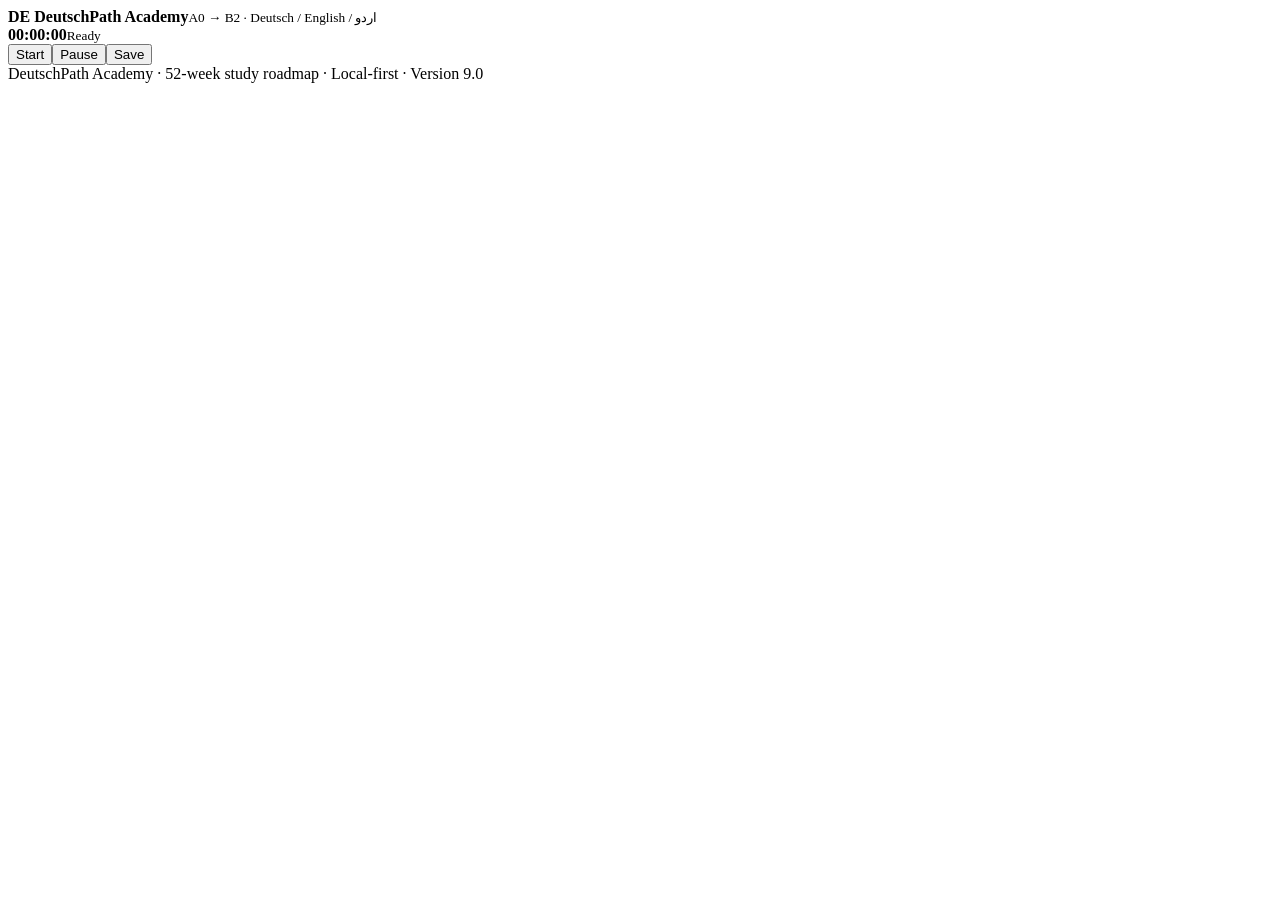
==== commit d7397a99: "Add files via upload" ====
--- a/index.html
+++ b/index.html
@@ -1,194 +1 @@
-<!doctype html><html lang="en"><head><meta charset="UTF-8"><meta name="viewport" content="width=device-width,initial-scale=1"><meta name="theme-color" content="#102b46"><title>DeutschPath Academy</title><link rel="manifest" href="manifest.webmanifest"><style>
-:root{font-family:Inter,system-ui,Arial,sans-serif;color:#172b42;background:#f3f7fa}*{box-sizing:border-box}body{margin:0}header{background:#102b46;color:white;padding:18px 5%;display:flex;justify-content:space-between;align-items:center;gap:12px;flex-wrap:wrap}header b{font-size:22px}nav{display:flex;gap:8px;flex-wrap:wrap}button,select{font:inherit}button{border:0;background:#0b8d89;color:white;border-radius:10px;padding:11px 16px;cursor:pointer}button:hover{filter:brightness(.92)}button.secondary{background:#e7f0f5;color:#173c56}main{max-width:1150px;margin:24px auto;padding:0 16px}.hero{background:linear-gradient(120deg,#123553,#136a74);color:white;padding:28px;border-radius:18px}.hero h1{margin:0 0 8px}.stats{display:grid;grid-template-columns:repeat(4,1fr);gap:12px;margin:18px 0}.stat,.panel{background:white;border:1px solid #e2eaf0;border-radius:15px;padding:20px}.stat strong{font-size:26px;display:block;color:#116b78}.muted{color:#64798b}.layout{display:grid;grid-template-columns:1fr 1fr;gap:16px}.lesson{background:white;padding:20px;border-radius:14px;margin:12px 0;border:1px solid #dce7ec}.lesson.done{border-left:6px solid #10a17f}.tag{display:inline-block;background:#dff5f1;color:#0c6964;border-radius:20px;padding:5px 10px;font-size:12px}.question{border-top:1px solid #dce7ec;padding:16px 0}.option{display:block;margin:7px 0;background:#f0f5f8;padding:10px;border-radius:8px;cursor:pointer}.option input{margin-right:10px}.hidden{display:none}.progress{background:#e5eef1;border-radius:10px;overflow:hidden;height:12px}.progress>div{background:#12a39a;height:100%;transition:width .3s}.cards{display:grid;grid-template-columns:repeat(2,1fr);gap:12px}.card{border:1px solid #dae7ed;border-radius:12px;padding:15px;background:white}footer{text-align:center;padding:30px;color:#64798b}a{color:#087e8c}input[type=text]{padding:10px;border:1px solid #bacbd5;border-radius:8px;width:100%} @media(max-width:700px){.stats{grid-template-columns:repeat(2,1fr)}.layout,.cards{grid-template-columns:1fr}header{padding:15px}nav button{padding:9px}main{margin:12px auto}}
-
-.lesson-card{display:flex;justify-content:space-between;align-items:center;gap:16px;flex-wrap:wrap}.lesson-card p{max-width:680px}.lesson-detail{background:#fff;border:1px solid #dce7ec;border-radius:18px;padding:clamp(16px,3vw,34px);margin-top:18px}.detail-nav{display:flex;gap:10px;justify-content:space-between;flex-wrap:wrap}.learning-tabs{display:flex;gap:8px;flex-wrap:wrap;margin:22px 0}.learning-tabs button{background:#e8f1f4;color:#123553}.learning-tabs button.active{background:#0b8d89;color:#fff}.learning-pane{display:none}.learning-pane.active{display:block}.sound-grid{display:grid;grid-template-columns:repeat(auto-fit,minmax(155px,1fr));gap:12px}.sound-card{border:1px solid #dce7ec;border-radius:12px;padding:15px;background:#f8fbfc}.sound-card h3{font-size:27px;margin:3px 0}.learning-table{width:100%;border-collapse:collapse}.learning-table th,.learning-table td{border-bottom:1px solid #e1ebef;padding:12px;text-align:left}.exercise{border:1px solid #dce7ec;border-radius:12px;padding:16px;margin:14px 0}.exercise.correct{border-color:#13966f;background:#f0faf5}.exercise.incorrect{border-color:#d09b53;background:#fffaf0}.exercise label{display:block;padding:9px;margin-top:6px;background:#f2f6f8;border-radius:8px}.feedback{font-size:14px;margin-top:10px}.writing-box{width:100%;min-height:120px;padding:14px;border:1px solid #b7cad3;border-radius:10px;font:inherit}.status-box{background:#eaf6f4;border-radius:12px;padding:16px;margin:14px 0}.small{font-size:13px}.detail-progress{display:flex;gap:10px;align-items:center;flex-wrap:wrap}button:disabled{opacity:.5;cursor:not-allowed}button:focus-visible,a:focus-visible,input:focus-visible,textarea:focus-visible{outline:3px solid #f2ae4a;outline-offset:2px}
-.week-examples{display:grid;grid-template-columns:repeat(auto-fit,minmax(225px,1fr));gap:12px;margin:18px 0}.week-examples .sound-card h3{overflow-wrap:anywhere}@media(max-width:650px){.week-examples{grid-template-columns:1fr}}
-
-.deep-panel{margin:22px 0;padding:20px;border:1px solid #cce3e2;border-radius:14px;background:#f0f9f8}.deep-panel h3{margin-top:0}.checkline{display:block;padding:8px 0}.track-row{display:flex;align-items:end;gap:12px;flex-wrap:wrap}.track-row label{display:flex;flex-direction:column;gap:6px}.track-row input,.track-row select{padding:10px;border:1px solid #b8cdd7;border-radius:9px;max-width:190px}.exam-question{padding:15px;margin:13px 0;border:1px solid #d8e6ea;border-radius:12px}.exam-question label{display:block;padding:9px;margin-top:7px;background:#f1f6f8;border-radius:8px}.exam-feedback{padding:12px;background:#edf7f6;border-radius:10px;margin:8px 0}button{min-height:40px}button:focus-visible{outline:3px solid #f2ae4a} [lang="ur"]{font-family:system-ui,Arial,sans-serif;line-height:1.9} 
-
-header{position:relative;gap:16px}header nav{gap:8px}header nav button{white-space:nowrap}header nav button:hover{background:#10a19a}.week-grid{display:grid;grid-template-columns:repeat(auto-fill,minmax(190px,1fr));gap:14px;margin:22px 0}.week-tile{min-height:142px;display:flex;flex-direction:column;align-items:flex-start;text-align:left;gap:9px;padding:18px;border:1px solid #cfe3e6;background:#fff;color:#17354d;border-radius:16px;box-shadow:0 3px 12px #102b4609}.week-tile:not(:disabled):hover{border-color:#0b8d89;background:#eefaf8}.week-tile strong{font-size:19px}.week-tile small{color:#58768b}.week-tile.locked{background:#f2f5f7;color:#81929e;opacity:.78;cursor:not-allowed}.week-tile .week-number{font-size:12px;font-weight:800;color:#0a8c86;letter-spacing:.08em}.week-tile .week-status{margin-top:auto;font-size:12px;color:#137f79}.week-tile.locked .week-status{color:#82939b}#weekLessons{margin-top:24px}.w2-head{margin-top:0}@media(max-width:700px){header{padding:16px}header nav{width:100%;overflow-x:auto;flex-wrap:nowrap;padding-bottom:4px}header nav button{font-size:13px;padding:10px 12px}.week-grid{grid-template-columns:repeat(2,minmax(0,1fr));gap:10px}.week-tile{padding:13px;min-height:134px}}
-
-.study-clock{display:flex;align-items:center;gap:10px;flex-wrap:wrap;background:#173b53;border:1px solid #37647b;border-radius:12px;padding:9px 12px}.study-clock strong{font-variant-numeric:tabular-nums;font-size:19px}.study-clock small{font-size:10px;display:block;opacity:.85}.study-clock button{padding:6px 9px;font-size:12px}.study-clock button.secondary{background:#dceaf0;color:#102b46}.week-nav{display:flex;gap:9px;flex-wrap:wrap;margin:14px 0 20px}.extSchedule{display:grid;grid-template-columns:repeat(auto-fit,minmax(160px,1fr));gap:8px}.extSchedule>div{background:#edf5f7;padding:13px;border-radius:9px;display:flex;justify-content:space-between;gap:8px}.w2-card{overflow-wrap:anywhere}header{align-items:center}@media(max-width:850px){header{flex-direction:column;align-items:stretch}.study-clock{justify-content:space-between}nav{justify-content:flex-start}}
-</style></head><body><header><div><b>🇩🇪 DeutschPath Academy</b><div style="font-size:12px;opacity:.8">A0 → B2 · German / English / اردو</div></div><nav><button data-page="dashboard">Dashboard</button><button data-page="lessons">Lessons</button><button data-page="quiz">Assessments</button><button data-page="vocab">Vocabulary</button><button data-page="weeklyHub">Weekly Exams</button><button data-page="roadmap">Roadmap</button><button data-page="unifiedProgress">My Progress</button></nav><div class="study-clock" aria-label="Study timer"><div><small>STUDY TIMER</small> <strong id="studyTimer">00:00:00</strong></div><div><button id="timerStart" type="button">Start</button><button id="timerPause" type="button" class="secondary">Pause</button><button id="timerFinish" type="button" class="secondary">Save</button></div><small id="timerState">Not running</small></div></header><main><section class="hero" id="welcomeBanner"><h1>Guten Abend! Willkommen 👋</h1><p>Your personal German journey: 52 weeks, 4-hour study target, and Ausbildung preparation.</p><span class="tag">Real starter lessons · Local progress tracking</span></section><div class="stats"><div class="stat"><small>Lessons completed</small><strong id="completed">0</strong></div><div class="stat"><small>Quiz best score</small><strong id="score">—</strong></div><div class="stat"><small>Vocabulary mastered</small><strong id="words">0</strong></div><div class="stat"><small>Current stage</small><strong>A0</strong></div></div><section id="dashboard" class="page"><div class="layout"><div class="panel"><h2>Your progress</h2><p id="progressLabel"></p><div class="progress"><div id="progressBar"></div></div><p class="muted">Progress reflects the starter lessons included in this release, not B2 proficiency.</p><button data-page="lessons">Continue learning</button></div><div class="panel"><h2>Tonight's study plan</h2><p>22:00–22:55 Grammar (55 min)</p><p>22:55–23:35 Vocabulary (40 min)</p><p>23:35–00:15 Listening (40 min)</p><p>00:15–00:50 Speaking (35 min)</p><p>00:50–01:40 Reading and writing (50 min)</p><p>01:40–02:00 Review and quiz (20 min)</p><p class='muted'>240 minutes of focused learning. Take breaks as needed; breaks are additional time.</p><p class="muted">Sunday: optional revision and rest.</p></div></div><div class="panel" style="margin-top:16px"><h2>Weekly study tracker</h2><p class="muted">Record actual focused study minutes. This is manual tracking, not a background timer.</p><div class="track-row"><label>Study minutes <input type="number" id="studyMinutes" min="1" max="600" value="30"></label><label>Skill <select id="studySkill"><option>Grammar</option><option>Vocabulary</option><option>Listening</option><option>Speaking</option><option>Reading</option><option>Writing</option></select></label><button id="logStudy">Save session</button></div><p id="studyFeedback" role="status"></p><div id="studyStats"></div></div><div class="panel" style="margin-top:16px"><h2>Week 1 independent assessment</h2><p>18 questions drawn from all seven Week 1 lessons. Unlike guided practice, answers are revealed only after submitting the whole test.</p><button data-page="weeklyExam">Take weekly exam →</button><p id="examDashboard" class="muted"></p></div><div class="panel" style="margin-top:16px"><h2>Useful free resources</h2><p><a href="https://learngerman.dw.com/" target="_blank" rel="noopener">DW Learn German</a> · <a href="https://www.goethe.de/" target="_blank" rel="noopener">Goethe-Institut</a> · <a href="https://deutsch.vhs-lernportal.de/" target="_blank" rel="noopener">VHS Lernportal</a> · <a href="https://www.make-it-in-germany.com/en/" target="_blank" rel="noopener">Make it in Germany</a></p></div></section><section id="lessons" class="page hidden"><h2>Starter course · A0</h2><p class="muted">Choose a week below to open its daily lessons. Only published weeks can be opened.</p><div id="weekGrid" class="week-grid"></div><div id="weekLessons" class="hidden"><div class="week-nav"><button class="secondary" id="allWeeks">← All 52 weeks</button><button class="secondary" id="w1prev">← Previous week</button><button id="w1next">Next week →</button></div><h2 id="weekTitle"></h2><div id="lessonList"></div></div></section><section id="day1" class="page hidden"><div id="day1Content"></div></section><section id="quiz" class="page hidden"><div class="panel"><h2>A0 checkpoint assessment</h2><p>Choose an answer for each question. The platform grades your answers and saves your best result locally.</p><div id="quizList"></div><button id="grade">Grade assessment</button><p id="result" role="status"></p></div></section><section id="vocab" class="page hidden"><h2>Vocabulary flashcards</h2><p>Mark words mastered as you practice. Your progress is saved on this device.</p><div id="vocabList" class="cards"></div></section><section id="weeklyHub" class="page hidden"><h2>Weekly Exams · Wochenprüfungen</h2><p class="muted">Independent weekly checkpoints. Choose a published exam.</p><div class="week-grid" id="weeklyExamGrid"></div></section><section id="weeklyExam" class="page hidden"><div class="panel"><span class="tag">Week 1 · Independent checkpoint</span><h2>Week 1 exam · Wochenprüfung</h2><p>18 questions · recommended pass threshold 80%. No feedback is shown until you submit all answers. This tests recognition, not full CEFR competence.</p><div id="examQuestions"></div><button id="submitExam">Submit exam</button> <button id="retryExam" class="secondary">New attempt</button><div id="examResults" aria-live="polite"></div></div></section><section id="roadmap" class="page hidden"><h2>52-week learning roadmap</h2><p class="muted">This is a planned syllabus. Weeks 1–3 have individually authored interactive lessons. Weeks 4–52 have interactive guided lesson templates and distinct weekly vocabulary; full expert-authored lesson depth remains in development.</p><div id="roadmapList" class="cards"></div><div class="panel" style="margin-top:16px"><h3>Export / import progress</h3><button id="export">Download progress backup</button> <label class="secondary">Restore backup <input id="import" type="file" accept="application/json"></label><p class="muted">No account or cloud sync yet. Use backups to move progress between devices.</p></div></section><section class="page hidden" id="week2"><div class="w2-wrap"><div class="w2-head"><h1>Woche 2 · Week 2 · دوسرا ہفتہ</h1><p>Seven complete A0 learning days · German / English / Urdu · Listen, practice, write, review.</p><p id="w2overall"></p></div><div class="week-nav" id="publishedWeekNav"></div><div id="w2content"></div></div></section><section class="page hidden" id="unifiedProgress"><div class="panel"><h2>My learning record · Lernfortschritt</h2><div id="unifiedSummary"></div><h3>Backup all published weeks</h3><button id="unifiedExport">Download complete backup</button> <label class="secondary">Import complete backup <input type="file" id="unifiedImport" accept="application/json"></label><p id="backupMessage" role="status"></p><p class="muted">Data is saved only in this browser. Importing a backup replaces the saved progress for all published weeks.</p></div></section><section class="page hidden" id="week2Exam"><div class="panel"><span class="tag">Weekly independent exam</span><h2>Weekly knowledge checkpoint</h2><p>18 questions from the selected week. Submit before seeing answers. Passing target: 80% (15/18).</p><div id="w2ExamQuestions"></div><button id="w2ExamSubmit">Submit Week 2 exam</button><button id="w2ExamRetry" class="secondary">New attempt</button><div id="w2ExamResult" aria-live="polite"></div></div></section><section id="extendedWeek" class="page hidden"><div class="w2-head"><h1 id="extendedHeading"></h1><p id="extendedIntro"></p></div><div class="week-nav" id="extendedNav"></div><div id="extendedContent"></div></section></main><footer>DeutschPath Academy · Personal German study portal · Version 8.0 · 52-week learning framework · 364 daily plans · Local-first learning</footer><script>
-const lessons=[
-{title:'Alphabet and pronunciation',goal:'Recognize German letters and special sounds.',body:'German has 26 basic letters plus Ä, Ö, Ü and ß. The letter W is pronounced approximately like English V; V often sounds like F. Practice: A (ah), B (beh), C (tseh), D (deh).',examples:[['Äpfel','Apples','سیب'],['Straße','Street','سڑک'],['Über','Over / about','کے بارے میں']],task:'Read each word aloud five times. Write Ä, Ö, Ü and ß.'},
-{title:'Greetings and introductions',goal:'Greet someone and introduce yourself.',body:'Use Guten Morgen in the morning, Guten Tag during the day, and Guten Abend in the evening. Ich heiße means “my name is”. Wie heißen Sie? is a polite way to ask someone’s name.',examples:[['Guten Morgen!','Good morning!','صبح بخیر'],['Ich heiße Ahmad.','My name is Ahmad.','میرا نام احمد ہے'],['Wie geht es Ihnen?','How are you? (formal)','آپ کیسے ہیں؟']],task:'Write a four-line dialogue using a greeting, name and farewell.'},
-{title:'Numbers 0–20',goal:'Understand and say basic numbers.',body:'German numbers: null 0, eins 1, zwei 2, drei 3, vier 4, fünf 5, sechs 6, sieben 7, acht 8, neun 9, zehn 10, elf 11, zwölf 12, dreizehn 13, vierzehn 14, fünfzehn 15, sechzehn 16, siebzehn 17, achtzehn 18, neunzehn 19, zwanzig 20.',examples:[['eins','One','ایک'],['zehn','Ten','دس'],['zwanzig','Twenty','بیس']],task:'Count from zero to twenty aloud and write five random numbers in German.'},
-{title:'Personal pronouns and sein',goal:'Form simple statements using “to be”.',body:'Pronouns: ich (I), du (you informal), er (he), sie (she), es (it), wir (we), ihr (you plural informal), sie (they), Sie (you formal). Sein: ich bin, du bist, er/sie/es ist, wir sind, ihr seid, sie/Sie sind.',examples:[['Ich bin Student.','I am a student.','میں طالب علم ہوں'],['Du bist hier.','You are here.','تم یہاں ہو'],['Wir sind bereit.','We are ready.','ہم تیار ہیں']],task:'Write six sentences with different forms of sein.'},
-{title:'Haben and simple sentences',goal:'Use haben to describe possession.',body:'Haben: ich habe, du hast, er/sie/es hat, wir haben, ihr habt, sie/Sie haben. In a normal statement, the conjugated verb usually occupies the second position.',examples:[['Ich habe ein Buch.','I have a book.','میرے پاس ایک کتاب ہے'],['Wir haben Zeit.','We have time.','ہمارے پاس وقت ہے'],['Hast du einen Stift?','Do you have a pen?','کیا تمہارے پاس قلم ہے؟']],task:'Describe five things you have. Then turn two statements into questions.'},
-{title:'Basic questions and daily practice',goal:'Ask basic questions and respond.',body:'Wer = who; Was = what; Wo = where; Woher = from where; Wie = how. In a W-question the question word comes first and the conjugated verb usually second.',examples:[['Wo wohnst du?','Where do you live?','تم کہاں رہتے ہو؟'],['Ich wohne in Pakistan.','I live in Pakistan.','میں پاکستان میں رہتا ہوں'],['Woher kommst du?','Where are you from?','تم کہاں سے ہو؟']],task:'Record yourself answering five questions. Write your answers and review them.'}
-,{title:'Week 1 revision and speaking',goal:'Review the alphabet, greetings, numbers, sein, haben and questions.',body:'Review the language from Days 1–6. Practise introducing yourself, spelling your name, counting and asking basic questions. Check your errors and repeat difficult phrases.',examples:[['Ich heiße Ahmad.','My name is Ahmad.','میرا نام احمد ہے'],['Ich bin Student.','I am a student.','میں طالب علم ہوں'],['Ich habe ein Buch.','I have a book.','میرے پاس ایک کتاب ہے']],task:'Write an eight-line introduction including your name, origin, one question, two numbers, a greeting and a farewell.'}
-];
-const words=[['Hallo','Hello','ہیلو'],['Danke','Thank you','شکریہ'],['Bitte','Please / you’re welcome','براہ کرم'],['Ja','Yes','ہاں'],['Nein','No','نہیں'],['Buch','Book','کتاب'],['Wasser','Water','پانی'],['Haus','House','گھر'],['Familie','Family','خاندان'],['Arbeit','Work','کام'],['Heute','Today','آج'],['Morgen','Tomorrow / morning','کل / صبح']];
-const questions=[['What does “Guten Abend” mean?',['Good morning','Good evening','Good night'],1],['What is “Ich bin” in English?',['I have','I am','You are'],1],['Which word means “where”?',['Wo','Wer','Wie'],0],['What is the German word for twenty?',['zwölf','zehn','zwanzig'],2],['Choose the correct form: Wir ___ Zeit.',['hat','haben','hast'],1],['What does “Danke” mean?',['Please','Thank you','Goodbye'],1],['Which is the polite “you”?',['du','ihr','Sie'],2],['What is “Buch”?',['Book','Water','House'],0],['Choose the correct form: Du ___ hier.',['bist','bin','sind'],0],['What does “Woher kommst du?” ask?',['Your age','Your origin','Your name'],1]];
-const roadmap=[['A0','Weeks 1–2','Sounds, alphabet, greetings, numbers'],['A1','Weeks 3–12','Present tense, cases, routine conversations'],['A2','Weeks 13–24','Past tense, dative, daily independence'],['B1','Weeks 25–38','Complex clauses, opinions, workplace German'],['B2','Weeks 39–52','Argumentation, formal language, mock exams']];
-const KEY='deutschpath-progress-v1';let state;try{state=JSON.parse(localStorage.getItem(KEY))||{}}catch{state={}};state.done=Array.isArray(state.done)?state.done:[];state.mastered=Array.isArray(state.mastered)?state.mastered:[];state.best=Number(state.best)||0;function save(){localStorage.setItem(KEY,JSON.stringify(state));renderStats()};function renderStats(){document.getElementById('completed').textContent=state.done.length+'/'+lessons.length;document.getElementById('score').textContent=state.best?state.best+'%':'—';document.getElementById('words').textContent=state.mastered.length+'/'+words.length;document.getElementById('progressLabel').textContent=state.done.length+' of '+lessons.length+' starter lessons complete';document.getElementById('progressBar').style.width=(state.done.length/lessons.length*100)+'%'};
-function show(page){if(page==='lessons'&&window.showWeekGrid&&!window.__keepWeek1)window.showWeekGrid();document.getElementById('welcomeBanner').classList.toggle('hidden',page!=='dashboard');document.querySelector('.stats').classList.toggle('hidden',page!=='dashboard');document.querySelectorAll('.page').forEach(el=>el.classList.toggle('hidden',el.id!==page));window.scrollTo(0,0)}document.querySelectorAll('[data-page]').forEach(b=>b.addEventListener('click',()=>show(b.dataset.page)));
-function speakGerman(text,slow=false){if(!('speechSynthesis'in window)){alert('German speech is unavailable in this browser. Try Chrome or Edge.');return}speechSynthesis.cancel();let u=new SpeechSynthesisUtterance(text);u.lang='de-DE';u.rate=slow?.65:.85;let voices=speechSynthesis.getVoices();let german=voices.find(v=>v.lang.toLowerCase().startsWith('de'));if(german)u.voice=german;speechSynthesis.speak(u)}
-function bindSpeak(root=document){root.querySelectorAll('[data-speak]').forEach(b=>b.onclick=()=>speakGerman(b.dataset.speak,b.dataset.slow==='1'))}
-function renderLessons(){document.getElementById('lessonList').innerHTML=lessons.map((l,i)=>`<article class="lesson lesson-card ${state.done.includes(i)?'done':''}"><div><span class="tag">Day ${i+1}</span><h3>${l.title}</h3><p class="muted">${l.goal}</p><span class="small">${state.done.includes(i)?'✓ Completed':'Not yet completed'}</span></div><button class="open-lesson" data-id="${i}">${'Open interactive lesson'} →</button></article>`).join('');document.querySelectorAll('.open-lesson').forEach(b=>b.onclick=()=>openLesson(Number(b.dataset.id)))}
-const weekContent=[null,{"title":"Begrüßungen und Vorstellungen","intro":"German greetings change with time and formality. Hallo is informal; Guten Tag is neutral and polite. Sie is formal you; du is informal you.","introUr":"جرمن میں سلام وقت اور رسمی یا غیر رسمی انداز کے مطابق بدلتا ہے۔ Sie رسمی اور du غیر رسمی ہے۔","rules":[["Guten Morgen","Good morning","صبح بخیر","Morning greeting"],["Guten Tag","Good day / hello","سلام / اچھا دن","Polite daytime greeting"],["Guten Abend","Good evening","شام بخیر","Evening greeting"],["Auf Wiedersehen","Goodbye (formal)","خدا حافظ","Polite farewell"],["Tschüss","Bye (informal)","الوداع","Casual farewell"],["Ich heiße …","My name is …","میرا نام … ہے","Introducing yourself"],["Wie heißen Sie?","What is your name? (formal)","آپ کا نام کیا ہے؟","Polite question"],["Wie heißt du?","What is your name? (informal)","تمہارا نام کیا ہے؟","Casual question"],["Mir geht es gut.","I am fine.","میں ٹھیک ہوں","Answer to Wie geht es?"]],"dialogue":["Guten Tag!","Guten Tag! Wie heißen Sie?","Ich heiße Ahmad. Und Sie?","Ich heiße Sara.","Auf Wiedersehen!"],"quiz":[["Which greeting is usually used in the evening?",["Guten Morgen","Guten Abend","Gute Nacht"],1,"Guten Abend is an evening greeting."],["Which is a formal goodbye?",["Auf Wiedersehen","Hallo","Danke"],0,"Auf Wiedersehen is a polite farewell."],["What does Ich heiße mean?",["I have","My name is","I live"],1,"Ich heiße introduces a name."],["Which is formal you?",["du","ihr","Sie"],2,"Sie is the formal you."],["Choose an informal farewell.",["Tschüss","Guten Tag","Bitte"],0,"Tschüss is casual goodbye."],["How do you ask a friend their name?",["Wie heißt du?","Wo wohnst du?","Wie heißen Sie?"],0,"Use du with a friend."]],"write":"Write a six-line German dialogue: greeting, two names, a polite question and farewell."},{"title":"Zahlen von null bis zwanzig","intro":"Numbers 0–12 have their own forms. From 13–19, most combine a unit with zehn, with changes such as sechzehn and siebzehn. 20 is zwanzig.","introUr":"صفر سے بیس تک جرمن گنتی سیکھیں۔ تیرہ سے انیس تک اکثر عدد کے ساتھ zehn آتا ہے، لیکن بعض ہجوں میں تبدیلی ہوتی ہے۔","rules":[["null","zero","صفر","0"],["eins","one","ایک","1"],["zwei","two","دو","2"],["drei","three","تین","3"],["vier","four","چار","4"],["fünf","five","پانچ","5"],["sechs","six","چھ","6"],["sieben","seven","سات","7"],["acht","eight","آٹھ","8"],["neun","nine","نو","9"],["zehn","ten","دس","10"],["elf","eleven","گیارہ","11"],["zwölf","twelve","بارہ","12"],["dreizehn","thirteen","تیرہ","13"],["vierzehn","fourteen","چودہ","14"],["fünfzehn","fifteen","پندرہ","15"],["sechzehn","sixteen","سولہ","16"],["siebzehn","seventeen","سترہ","17"],["achtzehn","eighteen","اٹھارہ","18"],["neunzehn","nineteen","انیس","19"],["zwanzig","twenty","بیس","20"]],"dialogue":["Wie alt bist du?","Ich bin zwanzig Jahre alt.","Eins, zwei, drei!"],"quiz":[["What is 12 in German?",["zwölf","zehn","zwanzig"],0,"Zwölf means twelve."],["Which number is sieben?",["6","7","17"],1,"Sieben is seven."],["What is 20 in German?",["zwei","zwanzig","zwölf"],1,"Zwanzig is twenty."],["What is 16 in German?",["sechszehn","sechzehn","siebzehn"],1,"The standard spelling is sechzehn."],["Which is 0?",["null","eins","neun"],0,"Null is zero."],["What is 13?",["dreißig","dreizehn","drei"],1,"Dreizehn is thirteen."]],"write":"Write numbers 0–20 in German, then write five short sentences such as Ich bin zwanzig Jahre alt."},{"title":"Personalpronomen und sein","intro":"German pronouns name who does or is something. Sein (to be) changes with the subject: ich bin, du bist, er/sie/es ist, wir sind, ihr seid, sie/Sie sind. In statements the conjugated verb is usually in second position.","introUr":"جرمن ضمیر بتاتے ہیں کہ بات کس کے بارے میں ہے۔ sein یعنی ہونا، فاعل کے مطابق بدلتا ہے: ich bin، du bist، wir sind۔","rules":[["ich bin","I am","میں ہوں","First person singular"],["du bist","you are (informal)","تم ہو","Informal singular"],["er ist","he is","وہ ہے","Masculine"],["sie ist","she is","وہ ہے","Feminine"],["es ist","it is","یہ ہے","Neuter"],["wir sind","we are","ہم ہیں","Plural first person"],["ihr seid","you are (plural informal)","تم سب ہو","Plural informal"],["sie sind","they are","وہ ہیں","Plural third person"],["Sie sind","you are (formal)","آپ ہیں","Formal"]],"dialogue":["Ich bin Ahmad.","Du bist hier.","Wir sind bereit.","Sind Sie Student?","Ja, ich bin Student."],"quiz":[["Ich ___ Ahmad.",["bist","bin","sind"],1,"Ich takes bin."],["Du ___ hier.",["bist","ist","seid"],0,"Du takes bist."],["Wir ___ bereit.",["ist","sind","bin"],1,"Wir takes sind."],["Ihr ___ müde.",["seid","sind","bist"],0,"Ihr takes seid."],["Sie sind (formal) means:",["You are","He is","I am"],0,"Capital Sie is formal you."],["Er ___ Student.",["bin","bist","ist"],2,"Er takes ist."]],"write":"Write at least six original German sentences using ich bin, du bist, er ist, wir sind, ihr seid and Sie sind."},{"title":"Haben und einfache Sätze","intro":"Haben means to have. Conjugation: ich habe, du hast, er/sie/es hat, wir haben, ihr habt, sie/Sie haben. In a statement the finite verb is normally second; in yes/no questions it usually comes first.","introUr":"haben کا مطلب کسی چیز کا ہونا یا پاس ہونا ہے۔ عام جملے میں فعل عموماً دوسری جگہ اور ہاں/نہیں کے سوال میں پہلے آتا ہے۔","rules":[["ich habe","I have","میرے پاس ہے","ich + habe"],["du hast","you have","تمہارے پاس ہے","du + hast"],["er hat","he has","اس کے پاس ہے","er + hat"],["wir haben","we have","ہمارے پاس ہے","wir + haben"],["ihr habt","you all have","تم سب کے پاس ہے","ihr + habt"],["Sie haben","you have (formal)","آپ کے پاس ہے","formal Sie"],["Ich habe ein Buch.","I have a book.","میرے پاس ایک کتاب ہے","Statement"],["Hast du Zeit?","Do you have time?","کیا تمہارے پاس وقت ہے؟","Yes/no question"]],"dialogue":["Hast du einen Stift?","Ja, ich habe einen Stift.","Wir haben Zeit."],"quiz":[["Ich ___ ein Buch.",["hast","habe","hat"],1,"Ich takes habe."],["Du ___ Zeit.",["hast","haben","habt"],0,"Du takes hast."],["Wir ___ ein Haus.",["haben","hat","hast"],0,"Wir takes haben."],["Er ___ ein Auto.",["habe","habt","hat"],2,"Er takes hat."],["Which is a yes/no question?",["Du hast Zeit.","Hast du Zeit?","Ich habe Zeit."],1,"The finite verb comes first in this question."],["Ihr ___ Bücher.",["habt","haben","hat"],0,"Ihr takes habt."]],"write":"Write five original German sentences using haben and transform two into yes/no questions."},{"title":"W-Fragen und tägliche Gespräche","intro":"German W-questions begin with a question word, followed by the conjugated verb. Wer = who; Was = what; Wo = where; Woher = from where; Wie = how. A simple answer often begins with the subject.","introUr":"جرمن W سوالات میں سوالیہ لفظ پہلے اور فعل عموماً دوسرے نمبر پر آتا ہے۔ Wo کہاں اور Woher کہاں سے کے لیے استعمال ہوتا ہے۔","rules":[["Wer bist du?","Who are you?","تم کون ہو؟","Wer = who"],["Was ist das?","What is that?","یہ کیا ہے؟","Was = what"],["Wo wohnst du?","Where do you live?","تم کہاں رہتے ہو؟","Wo = where"],["Woher kommst du?","Where are you from?","تم کہاں سے ہو؟","Woher = from where"],["Wie heißt du?","What is your name?","تمہارا نام کیا ہے؟","Wie = how"],["Ich wohne in Pakistan.","I live in Pakistan.","میں پاکستان میں رہتا ہوں","Answer"],["Ich komme aus Pakistan.","I come from Pakistan.","میں پاکستان سے ہوں","Origin"]],"dialogue":["Wie heißt du?","Ich heiße Ahmad.","Wo wohnst du?","Ich wohne in Pakistan.","Woher kommst du?","Ich komme aus Pakistan."],"quiz":[["Which means where?",["Wer","Wo","Was"],1,"Wo asks about a location."],["Which asks about origin?",["Woher","Wie","Wer"],0,"Woher means from where."],["Was means:",["what","who","where"],0,"Was = what."],["Choose correct word order.",["Wo du wohnst?","Wo wohnst du?","Wohnst wo du?"],1,"Question word then verb then subject."],["Ich komme ___ Pakistan.",["in","aus","auf"],1,"Kommen aus expresses origin."],["Wer means:",["where","who","how"],1,"Wer = who."]],"write":"Write five German W-questions and answer each in a complete German sentence."},{"title":"Woche 1 — Wiederholung und Selbsttest","intro":"Review Days 1–6: letters and sounds, greetings, numbers, pronouns, sein, haben and W-questions. Speak aloud and write your own sentences rather than memorizing only the examples.","introUr":"پہلے چھ دنوں کا اعادہ کریں: حروف، سلام، گنتی، ضمیر، sein، haben اور سوالات۔ اپنی آواز میں مشق کریں اور خود جملے بنائیں۔","rules":[["Guten Tag!","Good day!","سلام","Greeting"],["Ich heiße Ahmad.","My name is Ahmad.","میرا نام احمد ہے","Introduction"],["Ich bin Student.","I am a student.","میں طالب علم ہوں","sein"],["Ich habe Zeit.","I have time.","میرے پاس وقت ہے","haben"],["Wo wohnst du?","Where do you live?","تم کہاں رہتے ہو؟","W-question"],["zwanzig","twenty","بیس","Number"],["Straße","street","سڑک","ß example"]],"dialogue":["Guten Tag!","Wie heißen Sie?","Ich heiße Ahmad.","Woher kommen Sie?","Ich komme aus Pakistan.","Auf Wiedersehen!"],"quiz":[["Guten Abend means:",["Good evening","Good morning","Goodbye"],0,"An evening greeting."],["Which means 20?",["zwölf","zwanzig","zehn"],1,"Zwanzig = twenty."],["Ich ___ Ahmad.",["bin","bist","ist"],0,"Ich takes bin."],["Du ___ ein Buch.",["habe","hast","hat"],1,"Du takes hast."],["Woher asks about:",["time","origin","age"],1,"Woher = from where."],["Which word has ß?",["Straße","Wasser","Haus"],0,"Straße contains Eszett."],["Wir ___ hier.",["sind","ist","seid"],0,"Wir takes sind."],["How do you politely ask a name?",["Wie heißen Sie?","Wie heißt du?","Wo wohnst du?"],0,"Formal Sie is polite."]],"write":"Write an eight-line German self-introduction. Include a greeting, name, country, two numbers, one haben sentence, one sein sentence and a farewell."}];
-function escapeHtml(v){return String(v??'').replace(/[&<>"']/g,c=>({'&':'&amp;','<':'&lt;','>':'&gt;','"':'&quot;',"'":'&#39;'}[c]))}
-const deepDive={"1": {"title": "Formal and informal introductions", "en": "Use Sie with strangers, officials and in formal situations. Use du with friends and people who agree to informal address. Verb forms change: Wie heißen Sie? / Wie heißt du? For an introduction say Ich heiße … or Mein Name ist … .", "ur": "اجنبی افراد یا رسمی گفتگو میں Sie اور دوستوں کے ساتھ du استعمال کریں۔ سوال میں فعل بھی بدلتا ہے: heißen Sie اور heißt du۔", "patterns": [["Guten Morgen!", "Good morning", "صبح بخیر"], ["Wie geht es Ihnen?", "How are you? (formal)", "آپ کیسے ہیں؟"], ["Mir geht es gut, danke.", "I am fine, thank you.", "میں ٹھیک ہوں، شکریہ۔"], ["Freut mich!", "Pleased to meet you!", "آپ سے مل کر خوشی ہوئی۔"]], "drill": "Practice two dialogues: one with a friend (du) and one with a new colleague (Sie). Record yourself reading both."}, "2": {"title": "Numbers: spelling and use", "en": "Learn the spelling of every number 0–20. Notice that sechs becomes sech- in sechzehn and sieben becomes sieb- in siebzehn. Do not confuse zwölf (12) and zwanzig (20). Age uses Ich bin … Jahre alt.", "ur": "صفر سے بیس تک تمام اعداد کی ہجے یاد کریں۔ sechzehn اور siebzehn میں اصل الفاظ کی ہجے بدلتی ہے۔ عمر بتانے کے لیے Ich bin … Jahre alt استعمال کریں۔", "patterns": [["Wie alt bist du?", "How old are you?", "تمہاری عمر کیا ہے؟"], ["Ich bin neunzehn Jahre alt.", "I am nineteen years old.", "میری عمر انیس سال ہے۔"], ["Ich habe drei Bücher.", "I have three books.", "میرے پاس تین کتابیں ہیں۔"], ["Meine Nummer ist zwölf.", "My number is twelve.", "میرا نمبر بارہ ہے۔"]], "drill": "Cover the German number list. Write 0–20 from memory, then listen to random numbers and write the digits."}, "3": {"title": "Pronouns and verb-second word order", "en": "In a normal German statement the conjugated verb is usually in second position: Ich bin hier. Heute bin ich hier. In a yes/no question it moves to first position: Bist du hier? Formal Sie is always capitalized.", "ur": "جرمن خبریہ جملے میں تبدیل شدہ فعل عموماً دوسری جگہ آتا ہے: Ich bin hier۔ ہاں یا نہیں کے سوال میں فعل پہلے آتا ہے: Bist du hier?", "patterns": [["Heute bin ich hier.", "Today I am here.", "آج میں یہاں ہوں۔"], ["Bist du bereit?", "Are you ready?", "کیا تم تیار ہو؟"], ["Sie ist Lehrerin.", "She is a teacher.", "وہ استانی ہے۔"], ["Sind Sie müde?", "Are you tired? (formal)", "کیا آپ تھکے ہوئے ہیں؟"]], "drill": "Write one statement and one yes/no question for ich, du, er, wir and Sie. Underline the conjugated verb."}, "4": {"title": "Haben, articles and questions", "en": "Haben means to have. Pay attention to ich habe, du hast, er hat, wir haben, ihr habt. Masculine objects often use einen in the accusative: Ich habe einen Stift. Neuter uses ein: Ich habe ein Buch.", "ur": "haben کا مطلب پاس ہونا ہے۔ مذکر مفعول کے لیے اکثر einen اور نیوٹر کے لیے ein آتا ہے: einen Stift، ein Buch۔", "patterns": [["Ich habe einen Stift.", "I have a pen.", "میرے پاس ایک قلم ہے۔"], ["Du hast ein Buch.", "You have a book.", "تمہارے پاس ایک کتاب ہے۔"], ["Haben Sie Zeit?", "Do you have time?", "کیا آپ کے پاس وقت ہے؟"], ["Wir haben zwei Kinder.", "We have two children.", "ہمارے دو بچے ہیں۔"]], "drill": "Write five things you have and two things you do not have. Turn three statements into yes/no questions."}, "5": {"title": "Question-word patterns", "en": "For W-questions use question word + conjugated verb + subject: Wo wohnst du? Woher kommst du? For yes/no questions use verb + subject: Wohnst du hier? Do not confuse Wo (location) and Woher (origin).", "ur": "W سوالات میں ترتیب ہے: سوالیہ لفظ، فعل، فاعل۔ Wo مقام کے لیے اور Woher اصل یا آنے کی جگہ کے لیے ہے۔", "patterns": [["Wo wohnst du?", "Where do you live?", "تم کہاں رہتے ہو؟"], ["Woher kommen Sie?", "Where are you from? (formal)", "آپ کہاں سے ہیں؟"], ["Was machst du?", "What are you doing?", "تم کیا کر رہے ہو؟"], ["Wie geht es dir?", "How are you? (informal)", "تم کیسے ہو؟"]], "drill": "Create a mini-interview with six questions. Answer in full sentences and read the interview aloud."}, "6": {"title": "Week 1 integrated review", "en": "Review pronunciation, greetings, numbers, sein, haben and W-questions. Use the full assessment separately from guided practice. A high multiple-choice score does not prove speaking or writing proficiency.", "ur": "ہفتہ اول کے تمام موضوعات دہرائیں۔ الگ ہفتہ وار امتحان دیں اور بولنے اور لکھنے کی مشق بھی کریں۔", "patterns": [["Ich heiße Ahmad.", "My name is Ahmad.", "میرا نام احمد ہے۔"], ["Ich komme aus Pakistan.", "I come from Pakistan.", "میں پاکستان سے ہوں۔"], ["Ich bin heute hier.", "I am here today.", "میں آج یہاں ہوں۔"], ["Ich habe zwei Bücher.", "I have two books.", "میرے پاس دو کتابیں ہیں۔"]], "drill": "Without looking at notes, give a 60-second German introduction. Then write 8–10 lines and review your mistakes."}};
-function openLesson(i){if(i===0){renderDay1();show('day1');return}let l=lessons[i],c=weekContent[i];state.week=state.week||{};let d=state.week[i]||{best:0,attempts:[],writing:''};state.week[i]=d;
-const qlist=c.quiz;
-document.getElementById('day1Content').innerHTML=`<div class="detail-nav"><button class="secondary" id="backLessons">← All lessons</button><span class="tag">A0 · Week 1 · Day ${i+1}</span></div><div class="lesson-detail"><span class="tag">Interactive lesson · 45–75 minutes</span><h1>${escapeHtml(c.title)}</h1><p class="muted">${escapeHtml(l.title)} · جرمن، انگریزی اور اردو</p><p><b>Goal:</b> ${escapeHtml(l.goal)}</p><p class="muted">Local progress only · Quiz 75% + writing 30 characters required for completion.</p><div class="learning-tabs" role="tablist"><button data-wtab="learn" class="active">1. Learn</button><button data-wtab="listen">2. Listen</button><button data-wtab="practice">3. Practice</button><button data-wtab="write">4. Write</button><button data-wtab="results">5. Results</button></div>
-<section class="learning-pane active" id="week-learn"><h2>Learn · Lernen · سیکھیں</h2><p>${escapeHtml(c.intro)}</p><p lang="ur" dir="rtl">${escapeHtml(c.introUr)}</p><h3>Examples and language patterns</h3><div class="week-examples">${c.rules.map(r=>`<article class="sound-card"><h3 style="font-size:20px">${escapeHtml(r[0])}</h3><p>${escapeHtml(r[1])} · <span lang="ur" dir="rtl">${escapeHtml(r[2])}</span></p><p class="muted small">${escapeHtml(r[3])}</p><button class="secondary" data-speak="${escapeHtml(r[0])}">🔊 Listen</button> <button class="secondary" data-speak="${escapeHtml(r[0])}" data-slow="1">Slow</button></article>`).join('')}</div><div class="deep-panel"><h3>Deep dive · ${escapeHtml(deepDive[i].title)}</h3><p>${escapeHtml(deepDive[i].en)}</p><p lang="ur" dir="rtl">${escapeHtml(deepDive[i].ur)}</p><div class="week-examples">${deepDive[i].patterns.map(p=>`<article class="sound-card"><b>${escapeHtml(p[0])}</b><p>${escapeHtml(p[1])}</p><p lang="ur" dir="rtl">${escapeHtml(p[2])}</p><button class="secondary" data-speak="${escapeHtml(p[0])}">🔊 Listen</button></article>`).join('')}</div><p><b>Independent drill:</b> ${escapeHtml(deepDive[i].drill)}</p></div><p class="muted">Read each German phrase aloud three times and write two examples in your notebook.</p><button data-wnext="listen">Continue to listening →</button></section>
-<section class="learning-pane" id="week-listen"><h2>Listening and speaking · Hören & Sprechen</h2><p>Listen to the dialogue. Repeat each line slowly, then try without reading.</p>${c.dialogue.map((line,j)=>`<div class="sound-card" style="margin:10px 0"><b>${j+1}. ${escapeHtml(line)}</b> <button class="secondary" data-speak="${escapeHtml(line)}">🔊 Listen</button> <button class="secondary" data-speak="${escapeHtml(line)}" data-slow="1">Slow</button></div>`).join('')}<p class="muted small">Speech audio depends on your device's available German voice. These are synthetic voices, not recorded native-speaker audio.</p><button data-wnext="practice">Continue to practice →</button></section>
-<section class="learning-pane" id="week-practice"><h2>Interactive knowledge check</h2><p>Answer all ${qlist.length} questions. Feedback explains each correct answer. You may retry.</p>${qlist.map((q,j)=>`<div class="exercise" id="wex${j}"><b>${j+1}. ${escapeHtml(q[0])}</b>${q[1].map((o,k)=>`<label><input type="radio" name="wq${j}" value="${k}"> ${escapeHtml(o)}</label>`).join('')}<div class="feedback" id="wfb${j}" role="status"></div></div>`).join('')}<button id="weekGrade">Check my answers</button><p id="weekFeedback" role="status"></p><button class="secondary" data-wnext="write">Continue to writing →</button></section>
-<section class="learning-pane" id="week-write"><h2>Writing assignment · Schreiben · لکھنے کی مشق</h2><p>${escapeHtml(c.write)}</p><p lang="ur" dir="rtl">اپنی مشق لکھیں اور محفوظ کریں۔ کم از کم 30 حروف ضروری ہیں۔ یہ تحریر خودکار طور پر زبان کی درستگی کے لیے جانچی نہیں جاتی۔</p><label for="weekWriting"><b>Your assignment</b></label><textarea class="writing-box" id="weekWriting" placeholder="Schreiben Sie hier ..."></textarea><div class="deep-panel"><h3>Writing self-review checklist</h3><label class="checkline"><input type="checkbox"> I wrote original German sentences, not only English text.</label><label class="checkline"><input type="checkbox"> I checked the verb form and word order.</label><label class="checkline"><input type="checkbox"> I read my German sentences aloud.</label><p class="muted small">These checks are for self-review; the app cannot reliably grade open-ended German writing offline. The 30-character threshold only verifies length.</p></div><p class="muted small">Your draft saves automatically in this browser.</p><button id="weekSave">Save assignment</button><p id="weekSaved" role="status"></p><button class="secondary" data-wnext="results">Review results →</button></section>
-<section class="learning-pane" id="week-results"><h2>Lesson results and completion</h2><div id="weekSummary" class="status-box"></div><p>Completion requires a best score of at least 75% and a saved writing assignment of 30+ characters. Writing is saved but not automatically language-graded.</p><button id="weekFinish">Complete Day ${i+1}</button><p id="weekDoneMessage" role="status"></p><button class="secondary" id="weekBack">← Back to all lessons</button> <button class="secondary" id="weekNext">${i<6?'Next lesson →':'Back to Week 1 lessons'}</button></section></div>`;
-const root=document.getElementById('day1Content');function tab(name){root.querySelectorAll('.learning-pane').forEach(el=>el.classList.toggle('active',el.id==='week-'+name));root.querySelectorAll('[data-wtab]').forEach(el=>el.classList.toggle('active',el.dataset.wtab===name));if(name==='results')summary();root.querySelector('.learning-tabs').scrollIntoView({block:'start',behavior:'smooth'})}
-root.querySelectorAll('[data-wtab]').forEach(b=>b.onclick=()=>tab(b.dataset.wtab));root.querySelectorAll('[data-wnext]').forEach(b=>b.onclick=()=>tab(b.dataset.wnext));root.querySelector('#backLessons').onclick=()=>openWeekOne();root.querySelector('#weekBack').onclick=()=>openWeekOne();root.querySelector('#weekNext').onclick=()=>i<6?openLesson(i+1):openWeekOne();bindSpeak(root);
-root.querySelector('#weekGrade').onclick=()=>{let score=0,answered=0;qlist.forEach((q,j)=>{let selected=root.querySelector(`input[name="wq${j}"]:checked`),fb=root.querySelector('#wfb'+j),ex=root.querySelector('#wex'+j);ex.classList.remove('correct','incorrect');if(!selected){fb.textContent='Please select an answer.';return}answered++;let correct=Number(selected.value)===q[2];score+=correct?1:0;ex.classList.add(correct?'correct':'incorrect');fb.textContent=(correct?'✓ Correct. ':'Not quite. Correct: '+q[1][q[2]]+'. ')+q[3]});if(answered<qlist.length){root.querySelector('#weekFeedback').textContent=`Answer all questions (${answered}/${qlist.length}) before saving a score.`;return}d.attempts.push({score,total:qlist.length,date:new Date().toISOString()});d.best=Math.max(d.best||0,score);save();root.querySelector('#weekFeedback').textContent=`Score ${score}/${qlist.length}; best ${d.best}/${qlist.length}. ${score/qlist.length>=.75?'Threshold met!':'Review feedback and retry.'}`};
-let writing=root.querySelector('#weekWriting');writing.value=d.writing||'';writing.oninput=()=>{d.writing=writing.value;save();root.querySelector('#weekSaved').textContent='Draft saved locally.'};root.querySelector('#weekSave').onclick=()=>{d.writing=writing.value;save();root.querySelector('#weekSaved').textContent='✓ Writing saved.'};function summary(){let pct=Math.round((d.best||0)/qlist.length*100);root.querySelector('#weekSummary').textContent=`Best quiz: ${d.best||0}/${qlist.length} (${pct}%) · Writing: ${(d.writing||'').trim().length} characters · Attempts: ${d.attempts.length} · Status: ${state.done.includes(i)?'Completed':'In progress'}`;root.querySelector('#weekFinish').disabled=state.done.includes(i)||pct<75||(d.writing||'').trim().length<30}
-root.querySelector('#weekFinish').onclick=()=>{d.writing=writing.value;let pct=Math.round((d.best||0)/qlist.length*100);if(pct<75||d.writing.trim().length<30)return;state.done=[...new Set([...state.done,i])];d.completedAt=new Date().toISOString();save();renderLessons();summary();root.querySelector('#weekDoneMessage').textContent='✓ Day '+(i+1)+' completed. Great work!'};summary();show('day1')}
-const day1Questions=[
-{q:'Which character represents the German sharp S?',options:['Ä','ß','Ü'],a:1,why:'ß is called Eszett (or scharfes S). It commonly represents a voiceless s sound.'},
-{q:'Which is the usual German pronunciation of the letter W in words?',options:['Like English V','Like English W','Like English J'],a:0,why:'German W usually sounds like the English V, as in Wasser.'},
-{q:'Which of these is a German umlaut letter?',options:['Ç','Ö','Ñ'],a:1,why:'Ä, Ö and Ü are the three German umlaut letters.'},
-{q:'How is the letter Z generally pronounced in German words?',options:['Like English Z','Like ts in cats','Always silent'],a:1,why:'German Z is normally pronounced /ts/, as in Zeit.'},
-{q:'Which word means street?',options:['Straße','Äpfel','Über'],a:0,why:'Straße means street; it contains ß.'},
-{q:'Which word contains the letter Ü?',options:['Haus','Über','Buch'],a:1,why:'Über starts with Ü and can mean over or about depending on context.'},
-{q:'Which German word begins with the vowel sound /a/?',options:['Apfel','Zeit','Wasser'],a:0,why:'Apfel starts with A. Its first vowel is /a/.'},
-{q:'Which statement about German V is correct?',options:['It always sounds like English V','It often sounds like English F in native words','It is always silent'],a:1,why:'In many native German words, V sounds like /f/; loanwords can differ.'}
-];
-function renderDay1(){state.day1=state.day1||{};let d=state.day1;document.getElementById('day1Content').innerHTML=`<div class="detail-nav"><button class="secondary" id="backLessons">← All lessons</button><span class="tag">A0 · Week 1 · Day 1</span></div><div class="lesson-detail"><span class="tag">Full interactive lesson · 60–90 min</span><h1>Das Alphabet und die Aussprache</h1><p class="muted">German Alphabet & Pronunciation · جرمن حروفِ تہجی اور تلفظ</p><p>Learn to recognize the 26 basic German letters, Ä/Ö/Ü, ß and several important sound patterns. Practice by listening, reading, answering questions and writing.</p><div class="detail-progress"><span id="day1Status" class="tag"></span><span class="muted small">Progress is stored in this browser.</span></div><div class="learning-tabs" role="tablist" aria-label="Day 1 learning sections"><button data-tab="theory" class="active">1. Learn</button><button data-tab="sounds">2. Listen</button><button data-tab="practice">3. Practice</button><button data-tab="writing">4. Write</button><button data-tab="finish">5. Results</button></div>
-<section id="tab-theory" class="learning-pane active"><h2>1. German alphabet · Das Alphabet</h2><p>German uses the same 26 basic Latin letters as English, plus three umlaut letters (Ä, Ö, Ü) and ß (Eszett). German letter names are not always the same as English letter names.</p><p lang="ur" dir="rtl">جرمن زبان میں انگریزی کی طرح 26 بنیادی حروف ہیں۔ اس کے علاوہ Ä، Ö، Ü اور ß بھی استعمال ہوتے ہیں۔ جرمن حروف کی آوازیں انگریزی سے مختلف ہو سکتی ہیں۔</p><div class="status-box"><b>Remember:</b> A letter's <i>name</i> is not necessarily the sound it makes inside a word. Listen to whole words as well as letter names.</div><div class="sound-grid" id="alphabetGrid"></div><h2>2. Special letters</h2><table class="learning-table"><thead><tr><th>Letter</th><th>English explanation</th><th>اردو وضاحت</th></tr></thead><tbody><tr><td><b>Ä ä</b></td><td>Often similar to the vowel in English “bed”, depending on word and accent.</td><td lang="ur" dir="rtl">عموماً انگریزی لفظ bed کے حرفِ علت جیسی آواز۔</td></tr><tr><td><b>Ö ö</b></td><td>Rounded front vowel: say an “e”-like vowel with rounded lips.</td><td lang="ur" dir="rtl">ہونٹ گول رکھ کر سامنے کی طرف سے آواز نکالیں۔</td></tr><tr><td><b>Ü ü</b></td><td>Rounded front vowel: shape the tongue for “ee” and round your lips.</td><td lang="ur" dir="rtl">زبان سے ای کی آواز بنائیں اور ہونٹ گول کریں۔</td></tr><tr><td><b>ß</b></td><td>Eszett: generally pronounced like an unvoiced “s”; not the English letter B.</td><td lang="ur" dir="rtl">اسے ایس سیٹ کہتے ہیں؛ اس کی آواز عام طور پر س جیسی ہے۔</td></tr></tbody></table><h2>3. Useful spelling rules</h2><div class="cards"><div class="sound-card"><b>W → /v/</b><p>Wasser (water). German W usually sounds like English V.</p></div><div class="sound-card"><b>V → often /f/</b><p>Vater (father). Some loanwords use /v/ instead.</p></div><div class="sound-card"><b>Z → /ts/</b><p>Zeit (time). Hear the “ts” sound at the start.</p></div><div class="sound-card"><b>Sch → /ʃ/</b><p>Schule (school). Similar to English “sh”.</p></div><div class="sound-card"><b>Ei → /aɪ/</b><p>mein (my). Similar to English “eye”.</p></div><div class="sound-card"><b>Ie → /iː/</b><p>Liebe (love). A long “ee”-like sound.</p></div></div><p class="muted">These are beginner-friendly generalizations; real pronunciation also depends on surrounding sounds and the word.</p><button data-next="sounds">Continue to listening →</button></section>
-<section id="tab-sounds" class="learning-pane"><h2>Listen and repeat · Hören und wiederholen</h2><p>Tap Listen, repeat each word three times, then use the slower playback to hear difficult sounds. Speech is generated by your browser; voice quality depends on the installed German voice.</p><div id="soundWords" class="sound-grid"></div><h3>Optional microphone practice</h3><p class="muted">Try reading <b>Wasser</b> aloud. If supported, your browser will transcribe your speech. This is not a pronunciation accuracy score.</p><button id="micStart" class="secondary">🎙 Try speech recognition</button><p id="micResult" role="status" class="muted"></p><button data-next="practice">Continue to exercises →</button></section>
-<section id="tab-practice" class="learning-pane"><h2>Interactive knowledge check</h2><p>Answer all eight questions. You can retry to improve your score; each attempt is recorded locally.</p><div id="day1Exercises"></div><button id="checkDay1">Check my answers</button><p id="exerciseResult" role="status"></p><button data-next="writing" class="secondary">Continue to writing →</button></section>
-<section id="tab-writing" class="learning-pane"><h2>Writing and reflection · Schreiben</h2><p><b>Task:</b> Write Ä, Ö, Ü and ß. Then write at least four German example words (such as Äpfel, Öl, Über, Straße) and explain one pronunciation rule in English or Urdu.</p><p lang="ur" dir="rtl">Ä، Ö، Ü اور ß لکھیں، پھر کم از کم چار جرمن الفاظ اور تلفظ کا ایک اصول انگریزی یا اردو میں بیان کریں۔</p><label for="day1Writing"><b>Your written assignment</b></label><textarea id="day1Writing" class="writing-box" placeholder="Ä, Ö, Ü, ß ..."></textarea><p class="muted small">Saved automatically on this device. Writing is not automatically graded.</p><button id="saveWriting">Save writing</button><p id="writingSaved" role="status"></p><button data-next="finish" class="secondary">Review results →</button></section>
-<section id="tab-finish" class="learning-pane"><h2>Day 1 progress and completion</h2><div id="day1Summary" class="status-box"></div><p>To mark Day 1 complete, achieve at least 6/8 (75%) on the interactive check and save an assignment of at least 30 characters. This is an internal learning checkpoint, not a certified language examination.</p><button id="completeDay1">Complete Day 1</button><p id="completionMessage" role="status"></p><button class="secondary" id="returnLessons">← Return to lessons</button></section></div>`;
-let letters=[['A','a'],['B','be'],['C','tse'],['D','de'],['E','e'],['F','ef'],['G','ge'],['H','ha'],['I','i'],['J','jot'],['K','ka'],['L','el'],['M','em'],['N','en'],['O','o'],['P','pe'],['Q','ku'],['R','er'],['S','es'],['T','te'],['U','u'],['V','fau'],['W','we'],['X','iks'],['Y','ypsilon'],['Z','tset'],['Ä','ä'],['Ö','ö'],['Ü','ü'],['ß','Eszett']];document.getElementById('alphabetGrid').innerHTML=letters.map(([c,name])=>`<div class="sound-card"><h3>${c}</h3><span class="muted small">Letter name: ${name}</span><br><button class="secondary" data-speak="${c==='ß'?'Eszett':name}">🔊 Hear name</button></div>`).join('');let examples=[['Äpfel','apples','سیب'],['Öl','oil','تیل'],['Über','over / about','اوپر / کے بارے میں'],['Straße','street','سڑک'],['Wasser','water','پانی'],['Vater','father','والد'],['Zeit','time','وقت'],['Schule','school','اسکول'],['mein','my','میرا'],['Liebe','love','محبت']];document.getElementById('soundWords').innerHTML=examples.map(([w,en,ur])=>`<div class="sound-card"><h3>${w}</h3><p>${en} · <span lang="ur" dir="rtl">${ur}</span></p><button class="secondary" data-speak="${w}">🔊 Listen</button> <button class="secondary" data-speak="${w}" data-slow="1">Slow</button></div>`).join('');document.getElementById('day1Exercises').innerHTML=day1Questions.map((q,i)=>`<div class="exercise" id="ex${i}"><b>${i+1}. ${q.q}</b>${q.options.map((o,j)=>`<label><input type="radio" name="day1q${i}" value="${j}"> ${o}</label>`).join('')}<div class="feedback" id="fb${i}" aria-live="polite"></div></div>`).join('');document.getElementById('day1Writing').value=d.writing||'';document.getElementById('day1Status').textContent=state.done.includes(0)?'✓ Day 1 completed':'Day 1 in progress';document.getElementById('backLessons').onclick=()=>show('lessons');document.getElementById('returnLessons').onclick=()=>show('lessons');function tab(name){document.querySelectorAll('.learning-pane').forEach(x=>x.classList.toggle('active',x.id==='tab-'+name));document.querySelectorAll('[data-tab]').forEach(x=>x.classList.toggle('active',x.dataset.tab===name));if(name==='finish')summary();window.scrollTo({top:0,behavior:'smooth'})}document.querySelectorAll('[data-tab]').forEach(b=>b.onclick=()=>tab(b.dataset.tab));document.querySelectorAll('[data-next]').forEach(b=>b.onclick=()=>tab(b.dataset.next));bindSpeak(document.getElementById('day1Content'));
-document.getElementById('checkDay1').onclick=()=>{let answered=0,correct=0;day1Questions.forEach((q,i)=>{let selected=document.querySelector(`input[name="day1q${i}"]:checked`),box=document.getElementById('ex'+i),fb=document.getElementById('fb'+i);box.classList.remove('correct','incorrect');if(!selected){fb.textContent='Please select an answer.';return}answered++;let ok=Number(selected.value)===q.a;if(ok)correct++;box.classList.add(ok?'correct':'incorrect');fb.textContent=(ok?'✓ Correct. ':'Not quite. Correct answer: '+q.options[q.a]+'. ')+q.why});if(answered!==day1Questions.length){document.getElementById('exerciseResult').textContent=`Answered ${answered}/8. Complete every question to save your result.`;return}d.attempts=Array.isArray(d.attempts)?d.attempts:[];d.attempts.push({score:correct,total:8,date:new Date().toISOString()});d.best=Math.max(Number(d.best)||0,correct);save();document.getElementById('exerciseResult').textContent=`You scored ${correct}/8. Best: ${d.best}/8. ${correct>=6?'Checkpoint threshold met!':'Review feedback and try again.'}`};
-let textarea=document.getElementById('day1Writing');let debounce;textarea.oninput=()=>{clearTimeout(debounce);debounce=setTimeout(()=>{d.writing=textarea.value;save();document.getElementById('writingSaved').textContent='Draft saved automatically.'},400)};document.getElementById('saveWriting').onclick=()=>{d.writing=textarea.value;save();document.getElementById('writingSaved').textContent='✓ Assignment saved.'};function summary(){document.getElementById('day1Summary').innerHTML=`<b>Best quiz:</b> ${Number(d.best)||0}/8<br><b>Writing:</b> ${(d.writing||'').trim().length} characters saved<br><b>Attempts:</b> ${(d.attempts||[]).length}<br><b>Status:</b> ${state.done.includes(0)?'Completed':'Not completed'}`;document.getElementById('completeDay1').disabled=state.done.includes(0)||Number(d.best)<6||(d.writing||'').trim().length<30};document.getElementById('completeDay1').onclick=()=>{if(Number(d.best)<6||(d.writing||'').trim().length<30)return;state.done=[...new Set([...state.done,0])];d.completedAt=new Date().toISOString();save();renderLessons();summary();document.getElementById('day1Status').textContent='✓ Day 1 completed';document.getElementById('completionMessage').textContent='✓ Congratulations! Day 1 is complete. You can return to Lessons for Day 2.'};
-let Recognition=window.SpeechRecognition||window.webkitSpeechRecognition;let mic=document.getElementById('micStart');if(!Recognition){mic.disabled=true;document.getElementById('micResult').textContent='Speech recognition is unavailable in this browser. You can still use listening practice.'}else mic.onclick=()=>{try{let r=new Recognition();r.lang='de-DE';r.interimResults=false;r.onresult=e=>document.getElementById('micResult').textContent='Recognized: '+e.results[0][0].transcript+' (transcription only; not a pronunciation score)';r.onerror=e=>document.getElementById('micResult').textContent='Microphone unavailable: '+e.error;r.start()}catch(e){document.getElementById('micResult').textContent='Could not start microphone: '+e.message}};summary()}
-function renderQuiz(){document.getElementById('quizList').innerHTML=questions.map((q,i)=>`<div class="question"><b>${i+1}. ${q[0]}</b>${q[1].map((a,j)=>`<label class="option"><input type="radio" name="q${i}" value="${j}">${a}</label>`).join('')}</div>`).join('')};document.getElementById('grade').onclick=()=>{let correct=0;for(let i=0;i<questions.length;i++){let el=document.querySelector(`input[name="q${i}"]:checked`);if(!el){document.getElementById('result').textContent='Answer all 10 questions before submitting.';return}if(Number(el.value)===questions[i][2])correct++}let pct=correct*10;state.best=Math.max(state.best,pct);save();document.getElementById('result').textContent=`Score: ${correct}/10 (${pct}%). ${pct>=80?'Checkpoint passed!':'Review the lessons and try again.'} Correct answers: `+questions.map((q,i)=>`${i+1}: ${q[1][q[2]]}`).join(' · ')};
-function renderVocab(){document.getElementById('vocabList').innerHTML=words.map((w,i)=>`<div class="card"><h3>${w[0]}</h3><p>${w[1]} · <span lang="ur" dir="rtl">${w[2]}</span></p><button class="secondary speak" data-speak="${w[0]}">🔊 Listen</button> <button class="master" data-id="${i}">${state.mastered.includes(i)?'✓ Mastered':'Mark mastered'}</button></div>`).join('');document.querySelectorAll('.master').forEach(b=>b.onclick=()=>{let i=Number(b.dataset.id);state.mastered=state.mastered.includes(i)?state.mastered.filter(x=>x!==i):[...state.mastered,i];save();renderVocab()});document.querySelectorAll('#vocabList .speak').forEach(b=>b.onclick=()=>{let u=new SpeechSynthesisUtterance(b.dataset.speak);u.lang='de-DE';u.rate=.8;speechSynthesis.speak(u)})}
-document.getElementById('roadmapList').innerHTML=roadmap.map(r=>`<div class="card"><span class="tag">${r[0]} · ${r[1]}</span><h3>${r[2]}</h3><p class="muted">Curriculum planned; lessons not yet populated.</p></div>`).join('');document.getElementById('export').onclick=()=>{let blob=new Blob([JSON.stringify(state,null,2)],{type:'application/json'});let a=document.createElement('a');a.href=URL.createObjectURL(blob);a.download='deutschpath-progress.json';a.click();URL.revokeObjectURL(a.href)};document.getElementById('import').onchange=async e=>{let file=e.target.files[0];if(!file)return;try{let data=JSON.parse(await file.text());if(!Array.isArray(data.done)||!Array.isArray(data.mastered))throw Error('Invalid backup');state={...data,done:data.done.filter(x=>Number.isInteger(x)&&x>=0&&x<lessons.length),mastered:data.mastered.filter(x=>Number.isInteger(x)&&x>=0&&x<words.length),best:Math.max(0,Math.min(100,Number(data.best)||0))};save();renderLessons();renderVocab();alert('Progress restored')}catch(err){alert('Could not import backup: '+err.message)}};renderStats();renderLessons();renderQuiz();renderVocab();
-
-// Version 4 additions — compatible with deutschpath-progress-v1 localStorage.
-state.studySessions=Array.isArray(state.studySessions)?state.studySessions:[];
-state.weeklyExams=Array.isArray(state.weeklyExams)?state.weeklyExams:[];
-const examBank=[...day1Questions.map((q,j)=>({day:1,q:q.q,options:q.options,answer:q.a,why:q.why,id:`1-${j}`})),...weekContent.slice(1,7).flatMap((c,day)=>c.quiz.map((q,j)=>({day:day+2,q:q[0],options:q[1],answer:q[2],why:q[3],id:`${day+2}-${j}`})))];
-let currentExam=[],examSubmitted=false;
-function shuffle(items){let a=[...items];for(let i=a.length-1;i>0;i--){let j=Math.floor(Math.random()*(i+1));[a[i],a[j]]=[a[j],a[i]]}return a}
-function newExam(){let core=Array.from({length:7},(_,i)=>shuffle(examBank.filter(q=>q.day===i+1)).slice(0,2)).flat();let extras=shuffle(examBank.filter(q=>!core.some(c=>c.id===q.id))).slice(0,4);currentExam=shuffle([...core,...extras]);examSubmitted=false;document.getElementById('examQuestions').innerHTML=currentExam.map((q,i)=>`<div class="exam-question"><b>${i+1}. ${escapeHtml(q.q)}</b>${q.options.map((opt,j)=>`<label><input type="radio" name="exam${i}" value="${j}"> ${escapeHtml(opt)}</label>`).join('')}</div>`).join('');document.getElementById('examResults').textContent='';document.getElementById('submitExam').disabled=false}
-function submitExam(){if(examSubmitted)return;let choices=currentExam.map((q,i)=>document.querySelector(`input[name="exam${i}"]:checked`));if(choices.some(x=>!x)){document.getElementById('examResults').textContent='Please answer all 18 questions before submitting.';return}let score=choices.reduce((n,x,i)=>n+(Number(x.value)===currentExam[i].answer),0);let pct=Math.round(score/currentExam.length*100);state.weeklyExams.push({date:new Date().toISOString(),score,total:currentExam.length,pct,ids:currentExam.map(q=>q.id)});save();examSubmitted=true;document.getElementById('submitExam').disabled=true;document.querySelectorAll('#examQuestions input').forEach(x=>x.disabled=true);document.getElementById('examResults').innerHTML=`<div class="status-box"><h3>Score: ${score}/${currentExam.length} (${pct}%)</h3><p>${pct>=80?'Internal checkpoint passed.':'Review your weak areas and try a new assessment.'}</p><p>Previous attempts: ${state.weeklyExams.length}</p></div>`+currentExam.map((q,i)=>`<div class="exam-feedback"><b>Question ${i+1} · Day ${q.day}:</b> ${Number(choices[i].value)===q.answer?'✓ Correct':'Incorrect'} · Correct answer: ${escapeHtml(q.options[q.answer])}<p>${escapeHtml(q.why)}</p></div>`).join('');renderStudyStats()}
-function renderStudyStats(){let sessions=state.studySessions||[],total=sessions.reduce((a,s)=>a+Number(s.minutes||0),0),weekAgo=Date.now()-7*86400000,weekly=sessions.filter(s=>Date.parse(s.date)>=weekAgo).reduce((a,s)=>a+Number(s.minutes||0),0);let skillMap={};sessions.forEach(s=>skillMap[s.skill]=(skillMap[s.skill]||0)+Number(s.minutes||0));document.getElementById('studyStats').innerHTML=`<p><b>${Math.round(total/60*10)/10} hours</b> logged overall · <b>${weekly} minutes</b> logged in the last 7 days · <b>${sessions.length}</b> sessions</p><p class="muted small">${Object.entries(skillMap).map(([skill,minutes])=>`${escapeHtml(skill)}: ${minutes} min`).join(' · ')||'No sessions logged yet.'}</p>`;let best=Math.max(0,...(state.weeklyExams||[]).map(e=>Number(e.pct)||0));document.getElementById('examDashboard').textContent=`Weekly exam attempts: ${(state.weeklyExams||[]).length} · Best: ${best?best+'%':'Not taken'}`}
-document.getElementById('logStudy').onclick=()=>{let minutes=Number(document.getElementById('studyMinutes').value),skill=document.getElementById('studySkill').value;if(!Number.isInteger(minutes)||minutes<1||minutes>600){document.getElementById('studyFeedback').textContent='Enter 1–600 whole minutes.';return}state.studySessions.push({date:new Date().toISOString(),minutes,skill});save();renderStudyStats();document.getElementById('studyFeedback').textContent=`Saved ${minutes} minutes of ${skill} practice.`};document.getElementById('submitExam').onclick=submitExam;document.getElementById('retryExam').onclick=newExam;
-// Re-render analytics after restoring a V3 or V4 backup.
-const originalImport=document.getElementById('import').onchange;
-document.getElementById('import').onchange=async e=>{await originalImport(e);state.studySessions=Array.isArray(state.studySessions)?state.studySessions:[];state.weeklyExams=Array.isArray(state.weeklyExams)?state.weeklyExams:[];renderStudyStats()};
-newExam();renderStudyStats();
-</script><style>
-.w2-wrap{max-width:1140px;margin:auto;padding:22px 18px 70px}.w2-grid{display:grid;grid-template-columns:repeat(auto-fit,minmax(260px,1fr));gap:15px}.w2-card{background:#fff;border:1px solid #dce8ef;border-radius:16px;padding:23px}.w2-card h3{margin:8px 0}.w2-btn{background:#078f89;color:white;border:0;border-radius:9px;padding:12px 16px;cursor:pointer;font:inherit}.w2-btn.alt{background:#e7f0f5;color:#133550}.w2-btn:disabled{opacity:.5;cursor:not-allowed}.w2-tabs{display:flex;flex-wrap:wrap;gap:8px;margin:20px 0}.w2-tabs button.active{background:#078f89;color:#fff}.w2-box{background:#f5f9fb;border:1px solid #e0ebef;border-radius:12px;padding:17px;margin:12px 0}.w2-examples{display:grid;grid-template-columns:repeat(auto-fit,minmax(210px,1fr));gap:10px}.w2-examples .w2-box{margin:0}.w2-urdu{direction:rtl;text-align:right;font-family:Arial,sans-serif}.w2-q{border:1px solid #dce8ef;border-radius:12px;padding:15px;margin:10px 0}.w2-q label{display:block;background:#f0f6f9;padding:10px;border-radius:7px;margin:5px 0;cursor:pointer}.w2-q.correct{border-color:#39a58a}.w2-q.incorrect{border-color:#e7a366}.w2-writing{width:100%;min-height:180px;border:1px solid #c7dce6;border-radius:10px;padding:15px;font:inherit}.w2-note{color:#5c7388}.w2-progress{height:10px;background:#e2edf2;border-radius:12px;overflow:hidden}.w2-progress>div{height:100%;background:#078f89}.w2-head{background:linear-gradient(110deg,#123651,#126f78);color:#fff;border-radius:18px;padding:24px;margin-bottom:20px}.w2-head p{color:#e0f4f4}@media(max-width:600px){.w2-wrap{padding:12px 10px 45px}.w2-head{padding:17px}.w2-card{padding:15px}}
-
-.study-clock{display:flex;align-items:center;gap:10px;flex-wrap:wrap;background:#173b53;border:1px solid #37647b;border-radius:12px;padding:9px 12px}.study-clock strong{font-variant-numeric:tabular-nums;font-size:19px}.study-clock small{font-size:10px;display:block;opacity:.85}.study-clock button{padding:6px 9px;font-size:12px}.study-clock button.secondary{background:#dceaf0;color:#102b46}.week-nav{display:flex;gap:9px;flex-wrap:wrap;margin:14px 0 20px}.extSchedule{display:grid;grid-template-columns:repeat(auto-fit,minmax(160px,1fr));gap:8px}.extSchedule>div{background:#edf5f7;padding:13px;border-radius:9px;display:flex;justify-content:space-between;gap:8px}.w2-card{overflow-wrap:anywhere}header{align-items:center}@media(max-width:850px){header{flex-direction:column;align-items:stretch}.study-clock{justify-content:space-between}nav{justify-content:flex-start}}
-</style>
-
-<script>
-(()=>{'use strict';
-const units=[{"day": 8, "de": "Nomen und Artikel", "en": "Nouns and definite articles", "ur": "اسم اور معرفہ آرٹیکل", "intro": "Learn der, die, das and capitalize every German noun. The article belongs to the noun and should be memorized together.", "introUr": "جرمن میں ہر اسم کا پہلا حرف بڑا ہوتا ہے۔ اسم کے ساتھ der، die یا das یاد کریں۔", "grammar": "der = masculine; die = feminine; das = neuter. Plural nouns use die regardless of singular gender. Gender cannot always be guessed from meaning.", "examples": [["der Tisch", "the table", "میز"], ["die Lampe", "the lamp", "لیمپ"], ["das Buch", "the book", "کتاب"], ["der Mann", "the man", "آدمی"], ["die Frau", "the woman", "عورت"], ["das Kind", "the child", "بچہ"], ["die Kinder", "the children", "بچے"], ["der Stuhl", "the chair", "کرسی"], ["die Tür", "the door", "دروازہ"], ["das Fenster", "the window", "کھڑکی"]], "writing": "Write eight German nouns with their definite articles. Include three complete sentences.", "quiz": [{"q": "What does “der Tisch” mean?", "options": ["the table", "the lamp", "the man"], "a": 0, "why": "der Tisch means the table."}, {"q": "What does “die Lampe” mean?", "options": ["the book", "the woman", "the lamp"], "a": 2, "why": "die Lampe means the lamp."}, {"q": "What does “das Buch” mean?", "options": ["the child", "the book", "the man"], "a": 1, "why": "das Buch means the book."}, {"q": "What does “der Mann” mean?", "options": ["the man", "the woman", "the children"], "a": 0, "why": "der Mann means the man."}, {"q": "What does “die Frau” mean?", "options": ["the child", "the chair", "the woman"], "a": 2, "why": "die Frau means the woman."}, {"q": "What does “das Kind” mean?", "options": ["the door", "the child", "the children"], "a": 1, "why": "das Kind means the child."}, {"q": "Which article is feminine singular?", "options": ["die", "der", "das"], "a": 0, "why": "Die marks feminine singular nominative."}, {"q": "Which article is used for plural nouns?", "options": ["das", "die", "der"], "a": 1, "why": "Plural definite article is die."}]}, {"day": 9, "de": "Ein, eine und kein", "en": "Indefinite articles and negation", "ur": "غیر معرفہ آرٹیکل اور نفی", "intro": "Use ein for masculine and neuter nominative nouns and eine for feminine nominative nouns. Kein/keine negate nouns.", "introUr": "ein مذکر اور غیر جانبدار اسم کے لیے اور eine مؤنث اسم کے لیے استعمال ہوتا ہے۔ kein اور keine سے نفی کریں۔", "grammar": "Nominative: ein Mann, eine Frau, ein Kind. Negation: kein Mann, keine Frau, kein Kind. In accusative masculine, ein becomes einen; that pattern is introduced later.", "examples": [["ein Mann", "a man", "ایک آدمی"], ["eine Frau", "a woman", "ایک عورت"], ["ein Kind", "a child", "ایک بچہ"], ["ein Buch", "a book", "ایک کتاب"], ["eine Tasche", "a bag", "ایک بیگ"], ["kein Hund", "no dog", "کوئی کتا نہیں"], ["keine Katze", "no cat", "کوئی بلی نہیں"], ["kein Auto", "no car", "کوئی گاڑی نہیں"], ["Das ist ein Tisch.", "That is a table.", "یہ ایک میز ہے"], ["Das ist keine Lampe.", "That is not a lamp.", "یہ لیمپ نہیں ہے"]], "writing": "Write six examples using ein/eine and four using kein/keine.", "quiz": [{"q": "What does “ein Mann” mean?", "options": ["a woman", "a book", "a man"], "a": 2, "why": "ein Mann means a man."}, {"q": "What does “eine Frau” mean?", "options": ["a bag", "a woman", "a child"], "a": 1, "why": "eine Frau means a woman."}, {"q": "What does “ein Kind” mean?", "options": ["a child", "a book", "no dog"], "a": 0, "why": "ein Kind means a child."}, {"q": "What does “ein Buch” mean?", "options": ["a bag", "no cat", "a book"], "a": 2, "why": "ein Buch means a book."}, {"q": "What does “eine Tasche” mean?", "options": ["no car", "a bag", "no dog"], "a": 1, "why": "eine Tasche means a bag."}, {"q": "What does “kein Hund” mean?", "options": ["no dog", "no cat", "That is a table."], "a": 0, "why": "kein Hund means no dog."}, {"q": "Choose the feminine nominative phrase.", "options": ["ein Frau", "eine Frau", "einen Frau"], "a": 1, "why": "Feminine nominative uses eine."}, {"q": "How do you negate ein Kind?", "options": ["kein Kind", "keine Kind", "nicht Kind"], "a": 0, "why": "Neuter nominative uses kein."}]}, {"day": 10, "de": "Regelmäßige Verben", "en": "Regular verbs in the present tense", "ur": "حال میں باقاعدہ افعال", "intro": "Regular verbs use endings -e, -st, -t, -en, -t, -en for ich, du, er/sie/es, wir, ihr, sie/Sie.", "introUr": "باقاعدہ فعل فاعل کے مطابق بدلتا ہے۔ ich کے ساتھ -e اور du کے ساتھ -st عام ہیں۔", "grammar": "lernen: ich lerne, du lernst, er lernt, wir lernen, ihr lernt, sie lernen. Some verbs require a linking e (arbeiten: du arbeitest).", "examples": [["ich lerne", "I learn", "میں سیکھتا ہوں"], ["du lernst", "you learn", "تم سیکھتے ہو"], ["er lernt", "he learns", "وہ سیکھتا ہے"], ["wir lernen", "we learn", "ہم سیکھتے ہیں"], ["ihr lernt", "you all learn", "تم سب سیکھتے ہو"], ["sie lernen", "they learn", "وہ سیکھتے ہیں"], ["ich wohne", "I live", "میں رہتا ہوں"], ["du wohnst", "you live", "تم رہتے ہو"], ["wir arbeiten", "we work", "ہم کام کرتے ہیں"], ["Sie arbeiten", "you work (formal)", "آپ کام کرتے ہیں"]], "writing": "Conjugate lernen and wohnen for all six subject forms; write five original sentences.", "quiz": [{"q": "What does “ich lerne” mean?", "options": ["we learn", "I learn", "you learn"], "a": 1, "why": "ich lerne means I learn."}, {"q": "What does “du lernst” mean?", "options": ["you learn", "he learns", "you all learn"], "a": 0, "why": "du lernst means you learn."}, {"q": "What does “er lernt” mean?", "options": ["we learn", "they learn", "he learns"], "a": 2, "why": "er lernt means he learns."}, {"q": "What does “wir lernen” mean?", "options": ["I live", "we learn", "you all learn"], "a": 1, "why": "wir lernen means we learn."}, {"q": "What does “ihr lernt” mean?", "options": ["you all learn", "they learn", "you live"], "a": 0, "why": "ihr lernt means you all learn."}, {"q": "What does “sie lernen” mean?", "options": ["I live", "we work", "they learn"], "a": 2, "why": "sie lernen means they learn."}, {"q": "Choose the correct form: du ___.", "options": ["lernen", "lernst", "lerne"], "a": 1, "why": "Du normally takes -st."}, {"q": "Choose the correct form: wir ___.", "options": ["lernt", "lerne", "lernen"], "a": 2, "why": "Wir takes -en."}]}, {"day": 11, "de": "Satzbau und Fragen", "en": "Word order and yes/no questions", "ur": "جملے کی ترتیب اور سوالات", "intro": "In a standard statement the conjugated verb is in position two. In a yes/no question it is first. In a W-question it follows the question word.", "introUr": "سادہ خبریہ جملے میں فعل دوسرے مقام پر ہوتا ہے۔ ہاں/نہیں والے سوال میں فعل پہلے آتا ہے۔", "grammar": "Ich lerne heute Deutsch. Heute lerne ich Deutsch. Lernst du Deutsch? Was lernst du? Position two means the second constituent, not necessarily the second written word.", "examples": [["Ich lerne Deutsch.", "I learn German.", "میں جرمن سیکھتا ہوں"], ["Heute lerne ich.", "Today I study.", "آج میں پڑھتا ہوں"], ["Lernst du Deutsch?", "Do you learn German?", "کیا تم جرمن سیکھتے ہو؟"], ["Wo wohnst du?", "Where do you live?", "تم کہاں رہتے ہو؟"], ["Wir arbeiten heute.", "We work today.", "ہم آج کام کرتے ہیں"], ["Arbeitest du heute?", "Do you work today?", "کیا تم آج کام کرتے ہو؟"], ["Was machst du?", "What do you do?", "تم کیا کرتے ہو؟"], ["Ich wohne hier.", "I live here.", "میں یہاں رہتا ہوں"], ["Morgen lerne ich.", "Tomorrow I study.", "کل میں پڑھوں گا"], ["Wie heißt du?", "What is your name?", "تمہارا نام کیا ہے؟"]], "writing": "Write five statements, change three into yes/no questions, and write two W-questions.", "quiz": [{"q": "What does “Ich lerne Deutsch.” mean?", "options": ["I learn German.", "Today I study.", "Where do you live?"], "a": 0, "why": "Ich lerne Deutsch. means I learn German.."}, {"q": "What does “Heute lerne ich.” mean?", "options": ["Do you learn German?", "We work today.", "Today I study."], "a": 2, "why": "Heute lerne ich. means Today I study.."}, {"q": "What does “Lernst du Deutsch?” mean?", "options": ["Do you work today?", "Do you learn German?", "Where do you live?"], "a": 1, "why": "Lernst du Deutsch? means Do you learn German?."}, {"q": "What does “Wo wohnst du?” mean?", "options": ["Where do you live?", "We work today.", "What do you do?"], "a": 0, "why": "Wo wohnst du? means Where do you live?."}, {"q": "What does “Wir arbeiten heute.” mean?", "options": ["Do you work today?", "I live here.", "We work today."], "a": 2, "why": "Wir arbeiten heute. means We work today.."}, {"q": "What does “Arbeitest du heute?” mean?", "options": ["Tomorrow I study.", "Do you work today?", "What do you do?"], "a": 1, "why": "Arbeitest du heute? means Do you work today?."}, {"q": "Choose correct statement word order.", "options": ["Heute ich lerne.", "Heute lerne ich.", "Heute ich lernen."], "a": 1, "why": "Finite verb occupies second position."}, {"q": "Choose a yes/no question.", "options": ["Du lernst?", "Lernst du?", "Was du lernst?"], "a": 1, "why": "Yes/no questions generally start with the finite verb."}]}, {"day": 12, "de": "Familie und Possessivartikel", "en": "Family and possessive determiners", "ur": "خاندان اور ملکیت کے الفاظ", "intro": "Mein and dein express my and your (informal). In nominative feminine and plural, use meine/deine. Learn family vocabulary with articles.", "introUr": "mein کا مطلب میرا اور dein کا مطلب تمہارا ہے۔ مؤنث اور جمع کے ساتھ اکثر meine اور deine آتا ہے۔", "grammar": "mein Vater, meine Mutter, mein Kind, meine Eltern. Possessive endings vary by gender, number and case; this lesson focuses on nominative.", "examples": [["der Vater", "the father", "والد"], ["die Mutter", "the mother", "والدہ"], ["der Bruder", "the brother", "بھائی"], ["die Schwester", "the sister", "بہن"], ["die Eltern", "the parents", "والدین"], ["mein Vater", "my father", "میرے والد"], ["meine Mutter", "my mother", "میری والدہ"], ["dein Bruder", "your brother", "تمہارا بھائی"], ["deine Schwester", "your sister", "تمہاری بہن"], ["meine Familie", "my family", "میرا خاندان"]], "writing": "Describe your family in six original German sentences using mein/meine or dein/deine.", "quiz": [{"q": "What does “der Vater” mean?", "options": ["the mother", "the sister", "the father"], "a": 2, "why": "der Vater means the father."}, {"q": "What does “die Mutter” mean?", "options": ["the parents", "the mother", "the brother"], "a": 1, "why": "die Mutter means the mother."}, {"q": "What does “der Bruder” mean?", "options": ["the brother", "the sister", "my father"], "a": 0, "why": "der Bruder means the brother."}, {"q": "What does “die Schwester” mean?", "options": ["the parents", "my mother", "the sister"], "a": 2, "why": "die Schwester means the sister."}, {"q": "What does “die Eltern” mean?", "options": ["your brother", "the parents", "my father"], "a": 1, "why": "die Eltern means the parents."}, {"q": "What does “mein Vater” mean?", "options": ["my father", "my mother", "your sister"], "a": 0, "why": "mein Vater means my father."}, {"q": "Choose the correct phrase.", "options": ["mein Mutter", "meine Mutter", "meinen Mutter"], "a": 1, "why": "Feminine nominative uses meine."}, {"q": "Choose the correct phrase.", "options": ["meine Vater", "mein Vater", "meinen Vater"], "a": 1, "why": "Masculine nominative uses mein."}]}, {"day": 13, "de": "Alltag und Uhrzeit", "en": "Daily routine and clock time", "ur": "روزمرہ معمول اور وقت", "intro": "Use everyday verbs to describe routines. Learn the difference between um (at a clock time) and am (on a day).", "introUr": "روزمرہ کے کاموں کے لیے فعل سیکھیں۔ گھڑی کے وقت کے ساتھ um اور دن کے ساتھ am استعمال کریں۔", "grammar": "Ich lerne um zehn Uhr. Am Montag arbeite ich. German time uses Uhr for clock time; halb elf means 10:30, not 11:30.", "examples": [["Guten Morgen", "good morning", "صبح بخیر"], ["Ich arbeite.", "I work.", "میں کام کرتا ہوں"], ["Ich lerne.", "I study.", "میں پڑھتا ہوں"], ["um zehn Uhr", "at ten o’clock", "دس بجے"], ["am Montag", "on Monday", "پیر کے دن"], ["heute Abend", "this evening", "آج شام"], ["morgen früh", "tomorrow morning", "کل صبح"], ["halb elf", "half past ten", "ساڑھے دس"], ["Ich esse.", "I eat.", "میں کھاتا ہوں"], ["Ich schlafe.", "I sleep.", "میں سوتا ہوں"]], "writing": "Write a six-sentence daily routine in German and include at least two clock times.", "quiz": [{"q": "What does “Guten Morgen” mean?", "options": ["at ten o’clock", "good morning", "I work."], "a": 1, "why": "Guten Morgen means good morning."}, {"q": "What does “Ich arbeite.” mean?", "options": ["I work.", "I study.", "on Monday"], "a": 0, "why": "Ich arbeite. means I work.."}, {"q": "What does “Ich lerne.” mean?", "options": ["at ten o’clock", "this evening", "I study."], "a": 2, "why": "Ich lerne. means I study.."}, {"q": "What does “um zehn Uhr” mean?", "options": ["tomorrow morning", "at ten o’clock", "on Monday"], "a": 1, "why": "um zehn Uhr means at ten o’clock."}, {"q": "What does “am Montag” mean?", "options": ["on Monday", "this evening", "half past ten"], "a": 0, "why": "am Montag means on Monday."}, {"q": "What does “heute Abend” mean?", "options": ["tomorrow morning", "I eat.", "this evening"], "a": 2, "why": "heute Abend means this evening."}, {"q": "Which means 10:30?", "options": ["halb zehn", "halb elf", "elf Uhr"], "a": 1, "why": "Halb elf means half an hour before eleven."}, {"q": "Choose “on Monday”.", "options": ["um Montag", "am Montag", "in Montag"], "a": 1, "why": "Am is used for weekdays."}]}, {"day": 14, "de": "Woche 2 — Wiederholung", "en": "Week 2 review and practical communication", "ur": "دوسرے ہفتے کا اعادہ", "intro": "Consolidate noun genders, articles, negation, regular present-tense verbs, word order, family and daily routines.", "introUr": "دوسرے ہفتے کے تمام مضامین دہرائیں: آرٹیکل، فعل، جملے، خاندان اور روزمرہ معمول۔", "grammar": "Test yourself without notes. Explain der/die/das, ein/eine, conjugate lernen and form both statement and question. Review errors before marking complete.", "examples": [["der Tisch", "the table", "میز"], ["die Mutter", "the mother", "والدہ"], ["das Buch", "the book", "کتاب"], ["eine Familie", "a family", "ایک خاندان"], ["ich lerne", "I study", "میں پڑھتا ہوں"], ["du lernst", "you study", "تم پڑھتے ہو"], ["Lernst du?", "Do you study?", "کیا تم پڑھتے ہو؟"], ["mein Vater", "my father", "میرے والد"], ["um zehn Uhr", "at ten o’clock", "دس بجے"], ["Ich arbeite heute.", "I work today.", "میں آج کام کرتا ہوں"]], "writing": "Write a ten-sentence self-introduction and routine using at least five Week 2 grammar patterns.", "quiz": [{"q": "What does “der Tisch” mean?", "options": ["the table", "the mother", "a family"], "a": 0, "why": "der Tisch means the table."}, {"q": "What does “die Mutter” mean?", "options": ["the book", "I study", "the mother"], "a": 2, "why": "die Mutter means the mother."}, {"q": "What does “das Buch” mean?", "options": ["you study", "the book", "a family"], "a": 1, "why": "das Buch means the book."}, {"q": "What does “eine Familie” mean?", "options": ["a family", "I study", "Do you study?"], "a": 0, "why": "eine Familie means a family."}, {"q": "What does “ich lerne” mean?", "options": ["you study", "my father", "I study"], "a": 2, "why": "ich lerne means I study."}, {"q": "What does “du lernst” mean?", "options": ["at ten o’clock", "you study", "Do you study?"], "a": 1, "why": "du lernst means you study."}, {"q": "Choose the correct phrase.", "options": ["das Buch", "die Buch", "der Buch"], "a": 0, "why": "Buch is neuter."}, {"q": "Which is correct?", "options": ["du lernst", "du lerne", "du lernen"], "a": 0, "why": "Du takes lernst."}]}];
-units.push(...[{"day": 15, "de": "Akkusativ: den und einen", "en": "Accusative case for direct objects", "ur": "مفعولی حالت اور آرٹیکل", "intro": "A direct object receives the action. Masculine der becomes den and ein becomes einen; die and das stay unchanged.", "introUr": "فاعل کام کرتا ہے اور مفعول پر عمل ہوتا ہے۔ مذکر اسم کے لیے der سے den اور ein سے einen بنتا ہے۔", "grammar": "Ich sehe den Mann. / Ich kaufe einen Apfel. / Ich lese das Buch.", "examples": [["der Mann", "the man", "آدمی"], ["den Mann", "the man (object)", "آدمی کو"], ["ein Apfel", "an apple", "ایک سیب"], ["einen Apfel", "an apple (object)", "ایک سیب کو"], ["die Tasche", "the bag", "بیگ"], ["das Buch", "the book", "کتاب"], ["Ich sehe den Hund.", "I see the dog.", "میں کتے کو دیکھتا ہوں"], ["Ich kaufe einen Apfel.", "I buy an apple.", "میں ایک سیب خریدتا ہوں"], ["Ich lese das Buch.", "I read the book.", "میں کتاب پڑھتا ہوں"], ["Sie hat eine Tasche.", "She has a bag.", "اس کے پاس ایک بیگ ہے"]], "writing": "Write six German sentences with a direct object, including den and einen.", "quiz": [{"q": "Which is the accusative of der Mann?", "options": ["den Mann", "dem Mann", "der Mann"], "a": 0, "why": "Masculine direct objects take den."}, {"q": "Which is correct?", "options": ["Ich kaufe ein Apfel.", "Ich kaufe einen Apfel.", "Ich kaufe einer Apfel."], "a": 1, "why": "Masculine indefinite accusative takes einen."}, {"q": "What changes for das Buch in accusative?", "options": ["das becomes den", "das stays das", "das becomes dem"], "a": 1, "why": "Neuter article stays das."}, {"q": "What changes for die Tasche in accusative?", "options": ["die stays die", "die becomes den", "die becomes der"], "a": 0, "why": "Feminine article stays die."}, {"q": "Translate “I see the dog.”", "options": ["Ich sehe der Hund.", "Ich sehe den Hund.", "Ich sieht den Hund."], "a": 1, "why": "Sehen takes a direct object."}, {"q": "Which is the subject in “Ich lese das Buch”?", "options": ["das Buch", "lese", "Ich"], "a": 2, "why": "Ich performs the action."}, {"q": "Which is the direct object in “Ich lese das Buch”?", "options": ["Ich", "das Buch", "lese"], "a": 1, "why": "Das Buch receives the action."}, {"q": "Which form means “an apple” as object?", "options": ["einen Apfel", "einem Apfel", "eine Apfel"], "a": 0, "why": "Apfel is masculine."}]}, {"day": 16, "de": "Modalverb können", "en": "Expressing ability with können", "ur": "سکنا اور صلاحیت", "intro": "Use können to say what you can do. The modal verb is conjugated and the main verb moves to the end in the infinitive.", "introUr": "können صلاحیت بتاتا ہے۔ مرکزی فعل جملے کے آخر میں اصل شکل میں آتا ہے۔", "grammar": "Ich kann Deutsch lernen. / Kannst du schwimmen?", "examples": [["ich kann", "I can", "میں کر سکتا ہوں"], ["du kannst", "you can", "تم کر سکتے ہو"], ["er kann", "he can", "وہ کر سکتا ہے"], ["wir können", "we can", "ہم کر سکتے ہیں"], ["ihr könnt", "you all can", "تم سب کر سکتے ہو"], ["sie können", "they can", "وہ کر سکتے ہیں"], ["schwimmen", "to swim", "تیرنا"], ["sprechen", "to speak", "بولنا"], ["Ich kann Deutsch sprechen.", "I can speak German.", "میں جرمن بول سکتا ہوں"], ["Kannst du kommen?", "Can you come?", "کیا تم آ سکتے ہو؟"]], "writing": "Write six sentences about what you can and cannot do.", "quiz": [{"q": "Which means “I can”?", "options": ["ich kann", "ich kannst", "ich können"], "a": 0, "why": "Ich takes kann."}, {"q": "Which form matches du?", "options": ["kann", "kannst", "können"], "a": 1, "why": "Du kannst."}, {"q": "Where is the main verb?", "options": ["At the end in infinitive", "Always first", "Never used"], "a": 0, "why": "Modal construction places infinitive last."}, {"q": "Which is correct?", "options": ["Ich kann spreche Deutsch.", "Ich kann Deutsch sprechen.", "Ich können Deutsch sprechen."], "a": 1, "why": "Kann is conjugated; sprechen stays infinitive."}, {"q": "How do you ask “Can you come?”", "options": ["Kannst du kommen?", "Du kannst kommen.", "Kommen kannst du?"], "a": 0, "why": "Yes/no question starts with conjugated verb."}, {"q": "Which form matches wir?", "options": ["kann", "könnt", "können"], "a": 2, "why": "Wir können."}, {"q": "Which form matches ihr?", "options": ["könnt", "kann", "kannst"], "a": 0, "why": "Ihr könnt."}, {"q": "What does “schwimmen” mean?", "options": ["to write", "to swim", "to sleep"], "a": 1, "why": "Schwimmen means to swim."}]}, {"day": 17, "de": "Trennbare Verben", "en": "Separable verbs in daily routines", "ur": "جدا ہونے والے افعال", "intro": "Separable verbs split in main clauses: the conjugated verb stays in position two and the prefix goes to the end. In infinitives the parts remain together.", "introUr": "مرکزی جملے میں جدا ہونے والے فعل کا سابقہ آخر میں جاتا ہے، جیسے aufstehen سے stehe ... auf۔", "grammar": "Ich stehe um neun Uhr auf. / Ich kaufe heute ein.", "examples": [["aufstehen", "to get up", "اٹھنا"], ["ich stehe auf", "I get up", "میں اٹھتا ہوں"], ["einkaufen", "to shop", "خریداری کرنا"], ["ich kaufe ein", "I shop", "میں خریداری کرتا ہوں"], ["anrufen", "to call", "فون کرنا"], ["ich rufe an", "I call", "میں فون کرتا ہوں"], ["fernsehen", "to watch TV", "ٹی وی دیکھنا"], ["ich sehe fern", "I watch TV", "میں ٹی وی دیکھتا ہوں"], ["Ich stehe früh auf.", "I get up early.", "میں جلد اٹھتا ہوں"], ["Ich rufe meine Mutter an.", "I call my mother.", "میں اپنی والدہ کو فون کرتا ہوں"]], "writing": "Write five sentences using aufstehen, einkaufen and anrufen.", "quiz": [{"q": "Choose the correct sentence.", "options": ["Ich aufstehe um neun.", "Ich stehe um neun auf.", "Ich stehe auf um neun auf."], "a": 1, "why": "Auf is the separable prefix at the end."}, {"q": "What is the infinitive of “ich kaufe ein”?", "options": ["einkaufen", "kaufenein", "einkaufe"], "a": 0, "why": "Einkaufen is the infinitive."}, {"q": "Where does the prefix go in a main clause?", "options": ["Before subject", "At the end", "Never used"], "a": 1, "why": "Prefix moves to the end."}, {"q": "Which means “I call”?", "options": ["ich rufe an", "ich anrufe", "ich rufen an"], "a": 0, "why": "Rufe is conjugated and an is last."}, {"q": "What does aufstehen mean?", "options": ["to sit", "to get up", "to sleep"], "a": 1, "why": "Aufstehen means to get up."}, {"q": "What does einkaufen mean?", "options": ["to shop", "to learn", "to work"], "a": 0, "why": "Einkaufen means to shop."}, {"q": "Which is correct?", "options": ["Ich sehe fern.", "Ich fernsehe.", "Ich sehe fernsehen."], "a": 0, "why": "Fern is at the end."}, {"q": "What is the infinitive of “ich rufe an”?", "options": ["anrufen", "rufenan", "anrufe"], "a": 0, "why": "Anrufen is the infinitive."}]}, {"day": 18, "de": "Orte und Richtungen", "en": "Places and simple directions", "ur": "مقامات اور راستہ بتانا", "intro": "Ask for places with Wo ist ...? and understand directions such as links, rechts, geradeaus. Use zu + dem = zum and zu + der = zur for destinations.", "introUr": "جگہ پوچھنے کے لیے Wo ist ...? استعمال کریں۔ links بائیں، rechts دائیں، geradeaus سیدھا۔", "grammar": "Wo ist der Bahnhof? / Gehen Sie geradeaus. / Ich gehe zum Bahnhof.", "examples": [["der Bahnhof", "train station", "ریلوے اسٹیشن"], ["die Apotheke", "pharmacy", "دواخانہ"], ["die Schule", "school", "اسکول"], ["das Krankenhaus", "hospital", "ہسپتال"], ["links", "left", "بائیں"], ["rechts", "right", "دائیں"], ["geradeaus", "straight ahead", "سیدھا"], ["Wo ist ...?", "Where is ...?", "کہاں ہے؟"], ["Gehen Sie geradeaus.", "Go straight ahead.", "سیدھا جائیں"], ["Ich gehe zur Schule.", "I go to school.", "میں اسکول جاتا ہوں"]], "writing": "Write a short dialogue asking for directions to a station.", "quiz": [{"q": "What means left?", "options": ["rechts", "links", "geradeaus"], "a": 1, "why": "Links is left."}, {"q": "What means right?", "options": ["rechts", "links", "hier"], "a": 0, "why": "Rechts is right."}, {"q": "What means straight ahead?", "options": ["zurück", "geradeaus", "links"], "a": 1, "why": "Geradeaus is straight ahead."}, {"q": "How do you ask where the station is?", "options": ["Wo ist der Bahnhof?", "Wer ist Bahnhof?", "Wie Bahnhof?"], "a": 0, "why": "Wo asks where."}, {"q": "What is zum short for?", "options": ["zu dem", "zu die", "zu das"], "a": 0, "why": "Zum = zu dem."}, {"q": "What is zur short for?", "options": ["zu der", "zu das", "zu den"], "a": 0, "why": "Zur = zu der."}, {"q": "Which means pharmacy?", "options": ["die Apotheke", "die Schule", "der Bahnhof"], "a": 0, "why": "Apotheke is pharmacy."}, {"q": "Which is a polite direction?", "options": ["Gehst geradeaus.", "Gehen Sie geradeaus.", "Sie gehen?"], "a": 1, "why": "Gehen Sie is a formal imperative."}]}, {"day": 19, "de": "Essen und Bestellen", "en": "Food and ordering politely", "ur": "کھانا اور آرڈر دینا", "intro": "Use ich möchte for polite requests and gern for preferences. In cafés, ask for the bill with Die Rechnung, bitte.", "introUr": "مؤدبانہ درخواست کے لیے ich möchte استعمال کریں اور پسند کے لیے gern۔ بل مانگنے کے لیے Die Rechnung, bitte کہیں۔", "grammar": "Ich möchte einen Tee, bitte. / Ich esse gern Reis.", "examples": [["das Wasser", "water", "پانی"], ["der Tee", "tea", "چائے"], ["der Kaffee", "coffee", "کافی"], ["das Brot", "bread", "روٹی"], ["der Reis", "rice", "چاول"], ["die Rechnung", "bill", "بل"], ["bitte", "please", "براہ کرم"], ["ich möchte", "I would like", "میں چاہوں گا"], ["Ich möchte einen Tee.", "I would like a tea.", "مجھے چائے چاہیے"], ["Die Rechnung, bitte.", "The bill, please.", "بل دیجیے"]], "writing": "Write a six-line café dialogue with a greeting, order, price and goodbye.", "quiz": [{"q": "Which is polite for “I would like”?", "options": ["ich möchte", "ich muss", "ich bin"], "a": 0, "why": "Möchte is polite for requests."}, {"q": "How do you ask for the bill?", "options": ["Die Rechnung, bitte.", "Die Schule, bitte.", "Das Buch, bitte."], "a": 0, "why": "Rechnung means bill."}, {"q": "What is der Tee?", "options": ["water", "tea", "bread"], "a": 1, "why": "Tee is tea."}, {"q": "Which is correct for tea as an object?", "options": ["einen Tee", "ein Tee", "eine Tee"], "a": 0, "why": "Tee is masculine accusative."}, {"q": "What does gern express?", "options": ["preference", "negation", "past time"], "a": 0, "why": "Gern expresses liking."}, {"q": "What does das Brot mean?", "options": ["bread", "rice", "water"], "a": 0, "why": "Brot is bread."}, {"q": "What does bitte mean?", "options": ["please", "tomorrow", "left"], "a": 0, "why": "Bitte means please."}, {"q": "What does ich esse mean?", "options": ["I drink", "I eat", "I learn"], "a": 1, "why": "Essen means to eat."}]}, {"day": 20, "de": "Wetter und Kleidung", "en": "Weather and clothing", "ur": "موسم اور لباس", "intro": "Describe weather using Es ist ... and Es regnet. Choose clothing with tragen. Note German nouns are capitalized.", "introUr": "موسم کے لیے Es ist ... اور بارش کے لیے Es regnet استعمال کریں۔ لباس کے لیے tragen فعل استعمال ہوتا ہے۔", "grammar": "Es ist kalt. / Es regnet heute. / Ich trage eine Jacke.", "examples": [["die Sonne", "sun", "سورج"], ["der Regen", "rain", "بارش"], ["kalt", "cold", "سرد"], ["warm", "warm", "گرم"], ["heiß", "hot", "بہت گرم"], ["die Jacke", "jacket", "جیکٹ"], ["die Schuhe", "shoes", "جوتے"], ["der Pullover", "sweater", "سویٹر"], ["Es regnet.", "It is raining.", "بارش ہو رہی ہے"], ["Ich trage eine Jacke.", "I wear a jacket.", "میں جیکٹ پہنتا ہوں"]], "writing": "Write six German sentences about today’s weather and suitable clothes.", "quiz": [{"q": "What means “It is raining”?", "options": ["Es ist kalt.", "Es regnet.", "Es scheint."], "a": 1, "why": "Regnen means to rain."}, {"q": "What means cold?", "options": ["warm", "kalt", "heiß"], "a": 1, "why": "Kalt means cold."}, {"q": "What means warm?", "options": ["warm", "kalt", "nass"], "a": 0, "why": "Warm means warm."}, {"q": "Which is a jacket?", "options": ["die Jacke", "der Regen", "die Sonne"], "a": 0, "why": "Jacke is jacket."}, {"q": "Which verb means to wear?", "options": ["lernen", "tragen", "kaufen"], "a": 1, "why": "Tragen means to wear."}, {"q": "What is plural “shoes”?", "options": ["die Schuhe", "der Schuhen", "das Schuh"], "a": 0, "why": "Schuhe is the plural."}, {"q": "Which sentence is correct?", "options": ["Es regne.", "Es regnet.", "Es regnen."], "a": 1, "why": "Es regnet is third-person singular."}, {"q": "What means sun?", "options": ["die Sonne", "der Regen", "der Wind"], "a": 0, "why": "Sonne means sun."}]}, {"day": 21, "de": "Woche 3: Wiederholung", "en": "Week 3 revision and communication", "ur": "تیسرے ہفتے کا اعادہ", "intro": "Review accusative objects, können, separable verbs, directions, ordering food and weather. Make complete spoken sentences and correct your own writing.", "introUr": "مفعولی حالت، können، جدا ہونے والے افعال، راستہ، کھانا اور موسم دہرائیں۔", "grammar": "Ich kaufe einen Apfel. / Ich kann Deutsch lernen. / Wo ist der Bahnhof?", "examples": [["den Mann", "the man (object)", "آدمی کو"], ["einen Apfel", "an apple (object)", "ایک سیب کو"], ["ich kann", "I can", "میں کر سکتا ہوں"], ["du kannst", "you can", "تم کر سکتے ہو"], ["ich stehe auf", "I get up", "میں اٹھتا ہوں"], ["links", "left", "بائیں"], ["geradeaus", "straight ahead", "سیدھا"], ["ich möchte", "I would like", "میں چاہوں گا"], ["Es regnet.", "It is raining.", "بارش ہو رہی ہے"], ["die Rechnung", "the bill", "بل"]], "writing": "Write a 10-sentence mini-story combining at least four Week 3 topics.", "quiz": [{"q": "Accusative of der?", "options": ["den", "dem", "das"], "a": 0, "why": "Der becomes den in masculine accusative."}, {"q": "Correct modal form for ich?", "options": ["kann", "kannst", "könnt"], "a": 0, "why": "Ich kann."}, {"q": "Which is a separable verb?", "options": ["lernen", "aufstehen", "wohnen"], "a": 1, "why": "Aufstehen separates."}, {"q": "Which means left?", "options": ["links", "rechts", "geradeaus"], "a": 0, "why": "Links means left."}, {"q": "Polite request?", "options": ["Ich möchte Wasser.", "Ich bin Wasser.", "Ich kann Wasser."], "a": 0, "why": "Möchte expresses a request."}, {"q": "Which means it rains?", "options": ["Es ist warm.", "Es regnet.", "Es ist kalt."], "a": 1, "why": "Es regnet."}, {"q": "Which sentence is correct?", "options": ["Ich stehe früh auf.", "Ich aufstehe früh.", "Ich stehe auf früh auf."], "a": 0, "why": "Prefix goes to the end."}, {"q": "What is the bill?", "options": ["die Rechnung", "die Jacke", "die Apotheke"], "a": 0, "why": "Rechnung means bill."}]}] );
-const storeKey='deutschpath-week2-v1';let progress={};try{progress=JSON.parse(localStorage.getItem(storeKey)||'{}')||{}}catch(e){progress={}};
-const escape=s=>String(s).replace(/[&<>"']/g,c=>({'&':'&amp;','<':'&lt;','>':'&gt;','"':'&quot;',"'":'&#39;'}[c]));
-const persist=()=>{try{localStorage.setItem(storeKey,JSON.stringify(progress));localStorage.setItem('deutschpath-week3-v1',JSON.stringify(progress3))}catch(e){alert('Progress could not be saved. Check browser storage.')}updateOverall()};
-let progress3={};try{progress3=JSON.parse(localStorage.getItem('deutschpath-week3-v1')||'{}')||{}}catch{};const get=(n)=>{const bucket=n>=15?progress3:progress;return bucket[n]||(bucket[n]={attempts:[],best:0,writing:'',done:false})};
-let activeWeek=2;
-function reveal(){document.getElementById('welcomeBanner').classList.add('hidden');document.querySelector('.stats').classList.add('hidden');document.querySelectorAll('.page').forEach(el=>el.classList.toggle('hidden',el.id!=='week2'));window.scrollTo(0,0)}
-function updateOverall(){let n=units.filter(u=>Math.ceil(u.day/7)===activeWeek&&get(u.day).done).length;let el=document.getElementById('w2overall');if(el)el.textContent=`${n}/7 lessons completed · Progress is saved in this browser.`}
-function home(){reveal();const w=activeWeek;const nav=document.getElementById('publishedWeekNav');if(nav)nav.innerHTML=`<button class="w2-btn alt" id="pubAll">← All 52 weeks</button><button class="w2-btn alt" id="pubPrev">← Week ${w-1}</button><button class="w2-btn" id="pubNext">Week ${w+1} →</button>`;if(nav){nav.querySelector('#pubAll').onclick=()=>{show('lessons');showWeekGrid()};nav.querySelector('#pubPrev').onclick=()=>w===2?openWeekOne():(activeWeek=w-1,home());nav.querySelector('#pubNext').onclick=()=>w===2?(activeWeek=3,home()):openExtendedWeek(4)};document.querySelector('.w2-head h1').textContent='Woche '+w+' · Week '+w+' · '+(w===2?'دوسرا ہفتہ':'تیسرا ہفتہ');document.querySelector('.w2-head>p:nth-child(2)').textContent='Seven interactive A0 learning days · German / English / Urdu';document.getElementById('w2content').innerHTML=`<div class="w2-grid">${units.filter(u=>Math.ceil(u.day/7)===w).map(u=>`<article class="w2-card"><small>Week ${w} · Day ${u.day}</small><h3>${escape(u.de)}</h3><p>${escape(u.en)}</p><p class="w2-urdu">${escape(u.ur)}</p><p>${get(u.day).done?'✓ Completed':'In progress / not started'}</p><button class="w2-btn" data-open="${u.day}">Open interactive lesson →</button></article>`).join('')}</div><div class="w2-box"><p>Complete each lesson with 6/8 in practice and 30+ characters of saved writing. Writing is self-reviewed; character count does not establish correctness.</p><button class="w2-btn alt" id="returnWeeks">← All 52 weeks</button></div>`;document.querySelectorAll('[data-open]').forEach(b=>b.onclick=()=>open(Number(b.dataset.open)));document.getElementById('returnWeeks').onclick=()=>{show('lessons');showWeekGrid()};updateOverall()}
-function speak(s,slow){if(!('speechSynthesis'in window)){alert('Speech synthesis is not available in this browser.');return}speechSynthesis.cancel();let t=new SpeechSynthesisUtterance(s);t.lang='de-DE';t.rate=slow?.65:.88;let voice=speechSynthesis.getVoices().find(v=>v.lang.toLowerCase().startsWith('de'));if(voice)t.voice=voice;speechSynthesis.speak(t)}
-function open(day){let u=units.find(x=>x.day===day);if(!u)return;let d=get(day);reveal();let root=document.getElementById('w2content');root.innerHTML=`<button class="w2-btn alt" id="w2back">← Week ${Math.ceil(day/7)} lessons</button><article class="w2-card" style="margin-top:16px"><small>A0 · Week ${Math.ceil(day/7)} · Day ${day}</small><h1>${escape(u.de)}</h1><p>${escape(u.en)} · <span class="w2-urdu">${escape(u.ur)}</span></p><p><b>Objective:</b> ${escape(u.intro)}</p><p class="w2-urdu">${escape(u.introUr)}</p><div class="w2-tabs">${['Learn','Listen','Practice','Write','Results'].map((x,i)=>`<button class="w2-btn alt" data-tab="${i}">${i+1}. ${x}</button>`).join('')}</div><div id="w2pane"></div></article>`;root.querySelector('#w2back').onclick=home;root.querySelectorAll('[data-tab]').forEach(b=>b.onclick=()=>tab(Number(b.dataset.tab)));function tab(t){root.querySelectorAll('[data-tab]').forEach((b,i)=>{b.classList.toggle('active',i===t);b.classList.toggle('alt',i!==t)});let pane=root.querySelector('#w2pane');if(t===0)pane.innerHTML=`<h2>Learn · Lernen · سیکھیں</h2><div class="w2-box"><b>Grammar focus</b><p>${escape(u.grammar)}</p><p class="w2-urdu">${escape(u.introUr)}</p></div><h3>Vocabulary and examples</h3><div class="w2-examples">${u.examples.map(x=>`<div class="w2-box"><b>${escape(x[0])}</b><p>${escape(x[1])}</p><p class="w2-urdu">${escape(x[2])}</p><button class="w2-btn alt" data-audio="${escape(x[0])}">🔊 Listen</button></div>`).join('')}</div><p class="w2-note">Study the article, noun and meaning together. Read every example aloud and make your own sentences.</p><button class="w2-btn" data-next="1">Continue to listening →</button>`;
-if(t===1)pane.innerHTML=`<h2>Listen and repeat · Hören und Sprechen</h2><p>Listen to each phrase three times. Then speak without reading. The voice is browser-generated and is not a pronunciation assessment.</p><div class="w2-examples">${u.examples.map(x=>`<div class="w2-box"><b>${escape(x[0])}</b><p>${escape(x[1])}</p><button class="w2-btn alt" data-audio="${escape(x[0])}">🔊 Listen</button> <button class="w2-btn alt" data-slow="${escape(x[0])}">Slow</button></div>`).join('')}</div><div class="w2-box"><b>Speaking assignment:</b> Record yourself on your phone saying at least five German examples and compare with playback.</div><button class="w2-btn" data-next="2">Continue to practice →</button>`;
-if(t===2)pane.innerHTML=`<h2>Practice · Übungen</h2><p>Eight questions. Submit all answers to see corrections. The passing target is 6/8.</p>${u.quiz.map((q,i)=>`<div class="w2-q" id="w2q${i}"><b>${i+1}. ${escape(q.q)}</b>${q.options.map((o,j)=>`<label><input type="radio" name="w2ans${i}" value="${j}"> ${escape(o)}</label>`).join('')}<p class="w2-note" id="w2feedback${i}"></p></div>`).join('')}<button class="w2-btn" id="w2grade">Check all answers</button><p id="w2score" role="status"></p><button class="w2-btn alt" data-next="3">Continue to writing →</button>`;
-if(t===3)pane.innerHTML=`<h2>Writing · Schreiben · تحریری مشق</h2><div class="w2-box"><b>Your assignment:</b><p>${escape(u.writing)}</p><p class="w2-urdu">جرمن زبان میں اپنے جملے لکھیں۔ لکھنے کے بعد فعل، الفاظ اور جملوں کی ترتیب خود چیک کریں۔</p></div><textarea class="w2-writing" id="w2writing" placeholder="Schreiben Sie auf Deutsch ..."></textarea><p id="w2chars"></p><div class="w2-box"><b>Self-review</b><p>□ Are your sentences in German? □ Are nouns capitalized? □ Are verbs conjugated correctly? □ Did you read your sentences aloud?</p><p class="w2-note">This offline app checks only length, not grammatical correctness.</p></div><button class="w2-btn" id="w2save">Save assignment</button><p id="w2saved" role="status"></p><button class="w2-btn alt" data-next="4">Review results →</button>`;
-if(t===4){let best=d.best||0,chars=(d.writing||'').trim().length;pane.innerHTML=`<h2>Results · Ergebnisse</h2><div class="w2-box"><p><b>Best assessment:</b> ${best}/8</p><p><b>Writing:</b> ${chars} characters saved</p><p><b>Attempts:</b> ${(d.attempts||[]).length}</p><p><b>Completion:</b> ${d.done?'✓ Completed':'Not completed'}</p><div class="w2-progress"><div style="width:${Math.round((best/8)*100)}%"></div></div></div><p>Complete with 6/8 or better and 30+ saved writing characters. This is a learning checkpoint, not a recognized CEFR certificate.</p><button class="w2-btn" id="w2finish" ${d.done||best<6||chars<30?'disabled':''}>Mark lesson completed</button> <button class="w2-btn alt" id="w2next">${day%7!==0?'Next day →':'Back to Week '+Math.ceil(day/7)}</button><p id="w2done"></p>`;pane.querySelector('#w2finish').onclick=()=>{d.done=true;d.completedAt=new Date().toISOString();persist();tab(4)};pane.querySelector('#w2next').onclick=()=>day%7!==0?open(day+1):home()}
-pane.querySelectorAll('[data-audio]').forEach(b=>b.onclick=()=>speak(b.dataset.audio,false));pane.querySelectorAll('[data-slow]').forEach(b=>b.onclick=()=>speak(b.dataset.slow,true));pane.querySelectorAll('[data-next]').forEach(b=>b.onclick=()=>tab(Number(b.dataset.next)));
-if(t===2)pane.querySelector('#w2grade').onclick=()=>{let answers=u.quiz.map((q,i)=>pane.querySelector(`input[name="w2ans${i}"]:checked`));if(answers.some(x=>!x)){pane.querySelector('#w2score').textContent='Please answer all eight questions.';return}let score=0;answers.forEach((a,i)=>{let q=u.quiz[i],ok=Number(a.value)===q.a;score+=ok?1:0;let box=pane.querySelector('#w2q'+i);box.classList.remove('correct','incorrect');box.classList.add(ok?'correct':'incorrect');pane.querySelector('#w2feedback'+i).textContent=(ok?'✓ Correct. ':'Incorrect. Correct answer: '+q.options[q.a]+'. ')+q.why});d.attempts=d.attempts||[];d.attempts.push({score,date:new Date().toISOString()});d.best=Math.max(d.best||0,score);persist();pane.querySelector('#w2score').textContent=`Score ${score}/8 · Best ${d.best}/8. ${score>=6?'Passing target met.':'Review explanations and retry.'}`};
-if(t===3){let area=pane.querySelector('#w2writing'),count=pane.querySelector('#w2chars');area.value=d.writing||'';let sync=()=>{d.writing=area.value;count.textContent=`${area.value.trim().length} characters · Autosaved locally`;persist()};area.oninput=sync;sync();pane.querySelector('#w2save').onclick=()=>{sync();pane.querySelector('#w2saved').textContent='✓ Assignment saved.'}}window.scrollTo({top:0,behavior:'smooth'})}tab(0)}
-
-// Unified course navigation, progress, and Week 2 examination
-
-
-
-const originalRenderStats=renderStats;
-renderStats=function(){originalRenderStats();let done2=units.filter(u=>get(u.day).done).length;document.getElementById('completed').textContent=(state.done.length+done2)+'/21';document.getElementById('progressLabel').textContent=(state.done.length+done2)+' of 21 published lessons complete';document.getElementById('progressBar').style.width=((state.done.length+done2)/21*100)+'%'};
-const oldUpdateOverall=updateOverall;
-updateOverall=function(){oldUpdateOverall();renderStats();drawSummary()};
-const summaryEl=document.getElementById('unifiedSummary');
-function drawSummary(){if(!summaryEl)return;const d1=state.done.length,d2=units.filter(u=>u.day<=14&&get(u.day).done).length,d3=units.filter(u=>u.day>=15&&get(u.day).done).length;const a=units.flatMap(u=>get(u.day).attempts||[]);summaryEl.innerHTML=`<div class="cards"><div class="card"><h3>Week 1</h3><strong>${d1}/7 completed</strong></div><div class="card"><h3>Week 2</h3><strong>${d2}/7 completed</strong></div><div class="card"><h3>Week 3</h3><strong>${d3}/7 completed</strong></div><div class="card"><h3>Overall</h3><strong>${d1+d2+d3}/21 completed</strong></div><div class="card"><h3>Week 2–3 quiz attempts</h3><strong>${a.length}</strong></div></div><p class="muted">Completion is an internal learning checkpoint, not an official CEFR assessment.</p>`}
-document.getElementById('unifiedExport').onclick=()=>{const payload={format:'deutschpath-unified-v6',exportedAt:new Date().toISOString(),week1:state,week2:progress,week3:progress3,week3Exams:JSON.parse(localStorage.getItem('deutschpath-week3-exams-v1')||'[]'),week2Exams:JSON.parse(localStorage.getItem('deutschpath-week2-exams-v1')||'[]')};const blob=new Blob([JSON.stringify(payload,null,2)],{type:'application/json'});const url=URL.createObjectURL(blob);const a=document.createElement('a');a.href=url;a.download='DeutschPath_Complete_Progress.json';a.click();setTimeout(()=>URL.revokeObjectURL(url),1000)};
-document.getElementById('unifiedImport').onchange=async e=>{const f=e.target.files[0];if(!f)return;try{const data=JSON.parse(await f.text());if(data.format!=='deutschpath-unified-v6'||!data.week1||!data.week2||typeof data.week1!=='object'||typeof data.week2!=='object')throw Error('Invalid unified backup');if(!confirm('Replace progress for all published weeks with this backup?'))return;localStorage.setItem(KEY,JSON.stringify(data.week1));localStorage.setItem(storeKey,JSON.stringify(data.week2));if(data.week3&&typeof data.week3==='object')localStorage.setItem('deutschpath-week3-v1',JSON.stringify(data.week3));if(Array.isArray(data.week2Exams))localStorage.setItem('deutschpath-week2-exams-v1',JSON.stringify(data.week2Exams));if(Array.isArray(data.week3Exams))localStorage.setItem('deutschpath-week3-exams-v1',JSON.stringify(data.week3Exams));document.getElementById('backupMessage').textContent='Backup restored. Reloading…';location.reload()}catch(err){document.getElementById('backupMessage').textContent='Import failed: '+err.message}};
-let examAttempt=null;let examItems=[];let examWeek=2;
-function openW2Exam(week=2){reveal();examWeek=week;document.querySelector('#week2Exam h2').textContent='Week '+week+' knowledge checkpoint';document.querySelectorAll('.page').forEach(el=>el.classList.toggle('hidden',el.id!=='week2Exam'));buildW2Exam();window.scrollTo(0,0)}
-function buildW2Exam(){const pool=units.filter(u=>Math.ceil(u.day/7)===examWeek).flatMap(u=>u.quiz.map(q=>({day:u.day,q})));examItems=pool.map((v,i)=>({...v,sort:Math.random()})).sort((a,b)=>a.sort-b.sort).slice(0,18);examAttempt=null;const el=document.getElementById('w2ExamQuestions');el.innerHTML=examItems.map((x,i)=>`<div class="w2-q"><b>${i+1}. Day ${x.day}: ${escape(x.q.q)}</b>${x.q.options.map((o,j)=>`<label><input type="radio" name="w2final${i}" value="${j}"> ${escape(o)}</label>`).join('')}</div>`).join('');document.getElementById('w2ExamResult').textContent='';document.getElementById('w2ExamSubmit').disabled=false}
-document.getElementById('w2ExamRetry').onclick=buildW2Exam;
-document.getElementById('w2ExamSubmit').onclick=()=>{const answers=examItems.map((_,i)=>document.querySelector(`input[name="w2final${i}"]:checked`));if(answers.some(a=>!a)){document.getElementById('w2ExamResult').textContent='Answer all 18 questions before submitting.';return}const score=answers.reduce((n,a,i)=>n+(Number(a.value)===examItems[i].q.a?1:0),0);const record={score,total:18,date:new Date().toISOString()};let records=[];const examKey='deutschpath-week'+examWeek+'-exams-v1';try{records=JSON.parse(localStorage.getItem(examKey)||'[]')}catch{}records.push(record);localStorage.setItem(examKey,JSON.stringify(records));document.getElementById('w2ExamResult').innerHTML=`<h3>Score: ${score}/18 · ${score>=15?'Target met':'Review and retry'}</h3>`+examItems.map((x,i)=>`<p>${i+1}. ${Number(answers[i].value)===x.q.a?'✓':'✗'} Correct: ${escape(x.q.options[x.q.a])}. ${escape(x.q.why)}</p>`).join('');document.getElementById('w2ExamSubmit').disabled=true;document.querySelectorAll('#w2ExamQuestions input').forEach(i=>i.disabled=true)};
-
-
-function showWeekGrid(){document.getElementById('weekGrid').classList.remove('hidden');document.getElementById('weekLessons').classList.add('hidden');window.scrollTo(0,0)}
-const weekGrid=document.getElementById('weekGrid');
-const labels=["Alphabet, sounds and greetings", "Articles and daily routines", "Accusative and everyday conversation", "Home and objects", "Shopping and prices", "Food and cooking", "Time and appointments", "Transport and travel", "Health and wellbeing", "Work and professions", "Past events with Perfekt", "A1 integration and mock exam", "Dative case", "Two-way prepositions", "Modal verbs in context", "Reflexive verbs", "Adjective comparison", "Subordinate clauses", "Past storytelling", "Invitations and social plans", "Housing and rental", "Education and training", "Travel problems", "A2 integration and mock exam", "Opinions and arguments", "Workplace communication", "Relative clauses", "Passive voice introduction", "Infinitive constructions", "Konjunktiv II politeness", "Environment and sustainability", "Digital life and media", "Culture and society", "Career planning and Ausbildung", "Complex narration", "B1 exam writing and speaking", "B1 full revision", "B1 transition and consolidation", "Advanced argumentation", "Complex connectors", "Nominalization", "Passive and alternatives", "Advanced reported speech", "Economy and employment", "Science and technology", "Health and society", "Academic and professional texts", "B2 listening and speaking", "B2 writing intensive", "B2 exam simulation", "Ausbildung application readiness", "Final consolidation and exam readiness"];
-weekGrid.innerHTML=Array.from({length:52},(_,i)=>{const w=i+1,published=true,done=w===1?state.done.length:w<=3?units.filter(u=>Math.ceil(u.day/7)===w&&get(u.day).done).length:0;return `<button class="week-tile ${published?'':'locked'}" data-week="${w}" ${published?'':'disabled'}><span class="week-number">W${String(w).padStart(2,'0')}</span><strong>Week ${w}</strong><small>${labels[i]}</small><span class="week-status">${done+'/7 complete'}</span></button>`}).join('');
-weekGrid.querySelectorAll('button:not(:disabled)').forEach(b=>b.onclick=()=>{const w=Number(b.dataset.week);if(w===1){openWeekOne()}else if(w<=3){activeWeek=w;home()}else{openExtendedWeek(w)}});
-document.getElementById('allWeeks').onclick=showWeekGrid;
-const hub=document.getElementById('weeklyExamGrid');hub.innerHTML=Array.from({length:52},(_,i)=>`<button class="week-tile ${i<3?'':'locked'}" ${i<3?'':'disabled'} data-examweek="${i+1}"><strong>Week ${i+1}</strong><small>${i<3?'18-question checkpoint':'Planned'}</small></button>`).join('');
-hub.querySelectorAll('button:not(:disabled)').forEach(b=>b.onclick=()=>{const w=Number(b.dataset.examweek);if(w===1){show('weeklyExam');newExam()}else openW2Exam(w)});
-const dashboardExam=document.querySelector('#dashboard [data-page="weeklyExam"]');if(dashboardExam)dashboardExam.dataset.page='weeklyHub';
-const oldRenderStats2=renderStats;renderStats=function(){oldRenderStats2();weekGrid.querySelectorAll('[data-week]').forEach(b=>{const w=Number(b.dataset.week);if(w>52)return;const done=w===1?state.done.length:w<=3?units.filter(u=>Math.ceil(u.day/7)===w&&get(u.day).done).length:fullCurriculum.filter(x=>x.week===w&&getExt(x.day).done).length;b.querySelector('.week-status').textContent=done+'/7 complete'})};
-function openWeekOne(){window.__keepWeek1=true;show('lessons');window.__keepWeek1=false;document.getElementById('weekGrid').classList.add('hidden');document.getElementById('weekLessons').classList.remove('hidden');document.getElementById('weekTitle').textContent='Week 1 · Days 1–7';renderLessons();window.scrollTo(0,0)}window.openWeekOne=openWeekOne;document.getElementById('w1prev').disabled=true;document.getElementById('w1next').onclick=()=>{activeWeek=2;home()};const oldOpenLesson=openLesson;openLesson=function(i){oldOpenLesson(i)};
-window.showWeekGrid=showWeekGrid;showWeekGrid();drawSummary();renderStats();
-window.deutschpathWeek2={home};updateOverall();
-
-})();
-
-const fullCurriculum=[{"week":1,"day":1,"weekday":1,"level":"A0","theme":"Alphabet, sounds and greetings","focus":"Alphabet","objective":"Use alphabet in the context of alphabet, sounds and greetings; build accurate sentences, understand short authentic examples, and practice communication.","schedule":{"grammar":55,"vocabulary":40,"listening":40,"speaking":35,"reading_writing":50,"review":20},"minutes":240,"activities":["Learn and take notes on alphabet with examples in German, English and Urdu.","Practice at least 8 topic words with article/verb forms and audio.","Listen and shadow 10 German sentences, replaying difficult sounds.","Speak for 3–5 minutes using the focus topic; record and self-review.","Read a short passage and write 6–10 original German sentences.","Complete a quiz and write an error-correction note."]},{"week":1,"day":2,"weekday":2,"level":"A0","theme":"Alphabet, sounds and greetings","focus":"Umlauts","objective":"Use umlauts in the context of alphabet, sounds and greetings; build accurate sentences, understand short authentic examples, and practice communication.","schedule":{"grammar":55,"vocabulary":40,"listening":40,"speaking":35,"reading_writing":50,"review":20},"minutes":240,"activities":["Learn and take notes on umlauts with examples in German, English and Urdu.","Practice at least 8 topic words with article/verb forms and audio.","Listen and shadow 10 German sentences, replaying difficult sounds.","Speak for 3–5 minutes using the focus topic; record and self-review.","Read a short passage and write 6–10 original German sentences.","Complete a quiz and write an error-correction note."]},{"week":1,"day":3,"weekday":3,"level":"A0","theme":"Alphabet, sounds and greetings","focus":"Greetings","objective":"Use greetings in the context of alphabet, sounds and greetings; build accurate sentences, understand short authentic examples, and practice communication.","schedule":{"grammar":55,"vocabulary":40,"listening":40,"speaking":35,"reading_writing":50,"review":20},"minutes":240,"activities":["Learn and take notes on greetings with examples in German, English and Urdu.","Practice at least 8 topic words with article/verb forms and audio.","Listen and shadow 10 German sentences, replaying difficult sounds.","Speak for 3–5 minutes using the focus topic; record and self-review.","Read a short passage and write 6–10 original German sentences.","Complete a quiz and write an error-correction note."]},{"week":1,"day":4,"weekday":4,"level":"A0","theme":"Alphabet, sounds and greetings","focus":"Numbers","objective":"Use numbers in the context of alphabet, sounds and greetings; build accurate sentences, understand short authentic examples, and practice communication.","schedule":{"grammar":55,"vocabulary":40,"listening":40,"speaking":35,"reading_writing":50,"review":20},"minutes":240,"activities":["Learn and take notes on numbers with examples in German, English and Urdu.","Practice at least 8 topic words with article/verb forms and audio.","Listen and shadow 10 German sentences, replaying difficult sounds.","Speak for 3–5 minutes using the focus topic; record and self-review.","Read a short passage and write 6–10 original German sentences.","Complete a quiz and write an error-correction note."]},{"week":1,"day":5,"weekday":5,"level":"A0","theme":"Alphabet, sounds and greetings","focus":"Pronouns","objective":"Use pronouns in the context of alphabet, sounds and greetings; build accurate sentences, understand short authentic examples, and practice communication.","schedule":{"grammar":55,"vocabulary":40,"listening":40,"speaking":35,"reading_writing":50,"review":20},"minutes":240,"activities":["Learn and take notes on pronouns with examples in German, English and Urdu.","Practice at least 8 topic words with article/verb forms and audio.","Listen and shadow 10 German sentences, replaying difficult sounds.","Speak for 3–5 minutes using the focus topic; record and self-review.","Read a short passage and write 6–10 original German sentences.","Complete a quiz and write an error-correction note."]},{"week":1,"day":6,"weekday":6,"level":"A0","theme":"Alphabet, sounds and greetings","focus":"Basic verbs","objective":"Use basic verbs in the context of alphabet, sounds and greetings; build accurate sentences, understand short authentic examples, and practice communication.","schedule":{"grammar":55,"vocabulary":40,"listening":40,"speaking":35,"reading_writing":50,"review":20},"minutes":240,"activities":["Learn and take notes on basic verbs with examples in German, English and Urdu.","Practice at least 8 topic words with article/verb forms and audio.","Listen and shadow 10 German sentences, replaying difficult sounds.","Speak for 3–5 minutes using the focus topic; record and self-review.","Read a short passage and write 6–10 original German sentences.","Complete a quiz and write an error-correction note."]},{"week":1,"day":7,"weekday":7,"level":"A0","theme":"Alphabet, sounds and greetings","focus":"Review","objective":"Use review in the context of alphabet, sounds and greetings; build accurate sentences, understand short authentic examples, and practice communication.","schedule":{"grammar":55,"vocabulary":40,"listening":40,"speaking":35,"reading_writing":50,"review":20},"minutes":240,"activities":["Learn and take notes on review with examples in German, English and Urdu.","Practice at least 8 topic words with article/verb forms and audio.","Listen and shadow 10 German sentences, replaying difficult sounds.","Speak for 3–5 minutes using the focus topic; record and self-review.","Read a short passage and write 6–10 original German sentences.","Complete a quiz and write an error-correction note."]},{"week":2,"day":8,"weekday":1,"level":"A0","theme":"Articles and daily routines","focus":"Noun genders","objective":"Use noun genders in the context of articles and daily routines; build accurate sentences, understand short authentic examples, and practice communication.","schedule":{"grammar":55,"vocabulary":40,"listening":40,"speaking":35,"reading_writing":50,"review":20},"minutes":240,"activities":["Learn and take notes on noun genders with examples in German, English and Urdu.","Practice at least 8 topic words with article/verb forms and audio.","Listen and shadow 10 German sentences, replaying difficult sounds.","Speak for 3–5 minutes using the focus topic; record and self-review.","Read a short passage and write 6–10 original German sentences.","Complete a quiz and write an error-correction note."]},{"week":2,"day":9,"weekday":2,"level":"A0","theme":"Articles and daily routines","focus":"Negation","objective":"Use negation in the context of articles and daily routines; build accurate sentences, understand short authentic examples, and practice communication.","schedule":{"grammar":55,"vocabulary":40,"listening":40,"speaking":35,"reading_writing":50,"review":20},"minutes":240,"activities":["Learn and take notes on negation with examples in German, English and Urdu.","Practice at least 8 topic words with article/verb forms and audio.","Listen and shadow 10 German sentences, replaying difficult sounds.","Speak for 3–5 minutes using the focus topic; record and self-review.","Read a short passage and write 6–10 original German sentences.","Complete a quiz and write an error-correction note."]},{"week":2,"day":10,"weekday":3,"level":"A0","theme":"Articles and daily routines","focus":"Present verbs","objective":"Use present verbs in the context of articles and daily routines; build accurate sentences, understand short authentic examples, and practice communication.","schedule":{"grammar":55,"vocabulary":40,"listening":40,"speaking":35,"reading_writing":50,"review":20},"minutes":240,"activities":["Learn and take notes on present verbs with examples in German, English and Urdu.","Practice at least 8 topic words with article/verb forms and audio.","Listen and shadow 10 German sentences, replaying difficult sounds.","Speak for 3–5 minutes using the focus topic; record and self-review.","Read a short passage and write 6–10 original German sentences.","Complete a quiz and write an error-correction note."]},{"week":2,"day":11,"weekday":4,"level":"A0","theme":"Articles and daily routines","focus":"Questions","objective":"Use questions in the context of articles and daily routines; build accurate sentences, understand short authentic examples, and practice communication.","schedule":{"grammar":55,"vocabulary":40,"listening":40,"speaking":35,"reading_writing":50,"review":20},"minutes":240,"activities":["Learn and take notes on questions with examples in German, English and Urdu.","Practice at least 8 topic words with article/verb forms and audio.","Listen and shadow 10 German sentences, replaying difficult sounds.","Speak for 3–5 minutes using the focus topic; record and self-review.","Read a short passage and write 6–10 original German sentences.","Complete a quiz and write an error-correction note."]},{"week":2,"day":12,"weekday":5,"level":"A0","theme":"Articles and daily routines","focus":"Family","objective":"Use family in the context of articles and daily routines; build accurate sentences, understand short authentic examples, and practice communication.","schedule":{"grammar":55,"vocabulary":40,"listening":40,"speaking":35,"reading_writing":50,"review":20},"minutes":240,"activities":["Learn and take notes on family with examples in German, English and Urdu.","Practice at least 8 topic words with article/verb forms and audio.","Listen and shadow 10 German sentences, replaying difficult sounds.","Speak for 3–5 minutes using the focus topic; record and self-review.","Read a short passage and write 6–10 original German sentences.","Complete a quiz and write an error-correction note."]},{"week":2,"day":13,"weekday":6,"level":"A0","theme":"Articles and daily routines","focus":"Time","objective":"Use time in the context of articles and daily routines; build accurate sentences, understand short authentic examples, and practice communication.","schedule":{"grammar":55,"vocabulary":40,"listening":40,"speaking":35,"reading_writing":50,"review":20},"minutes":240,"activities":["Learn and take notes on time with examples in German, English and Urdu.","Practice at least 8 topic words with article/verb forms and audio.","Listen and shadow 10 German sentences, replaying difficult sounds.","Speak for 3–5 minutes using the focus topic; record and self-review.","Read a short passage and write 6–10 original German sentences.","Complete a quiz and write an error-correction note."]},{"week":2,"day":14,"weekday":7,"level":"A0","theme":"Articles and daily routines","focus":"Review","objective":"Use review in the context of articles and daily routines; build accurate sentences, understand short authentic examples, and practice communication.","schedule":{"grammar":55,"vocabulary":40,"listening":40,"speaking":35,"reading_writing":50,"review":20},"minutes":240,"activities":["Learn and take notes on review with examples in German, English and Urdu.","Practice at least 8 topic words with article/verb forms and audio.","Listen and shadow 10 German sentences, replaying difficult sounds.","Speak for 3–5 minutes using the focus topic; record and self-review.","Read a short passage and write 6–10 original German sentences.","Complete a quiz and write an error-correction note."]},{"week":3,"day":15,"weekday":1,"level":"A0","theme":"Accusative and everyday conversation","focus":"Accusative","objective":"Use accusative in the context of accusative and everyday conversation; build accurate sentences, understand short authentic examples, and practice communication.","schedule":{"grammar":55,"vocabulary":40,"listening":40,"speaking":35,"reading_writing":50,"review":20},"minutes":240,"activities":["Learn and take notes on accusative with examples in German, English and Urdu.","Practice at least 8 topic words with article/verb forms and audio.","Listen and shadow 10 German sentences, replaying difficult sounds.","Speak for 3–5 minutes using the focus topic; record and self-review.","Read a short passage and write 6–10 original German sentences.","Complete a quiz and write an error-correction note."]},{"week":3,"day":16,"weekday":2,"level":"A0","theme":"Accusative and everyday conversation","focus":"Können","objective":"Use können in the context of accusative and everyday conversation; build accurate sentences, understand short authentic examples, and practice communication.","schedule":{"grammar":55,"vocabulary":40,"listening":40,"speaking":35,"reading_writing":50,"review":20},"minutes":240,"activities":["Learn and take notes on können with examples in German, English and Urdu.","Practice at least 8 topic words with article/verb forms and audio.","Listen and shadow 10 German sentences, replaying difficult sounds.","Speak for 3–5 minutes using the focus topic; record and self-review.","Read a short passage and write 6–10 original German sentences.","Complete a quiz and write an error-correction note."]},{"week":3,"day":17,"weekday":3,"level":"A0","theme":"Accusative and everyday conversation","focus":"Separable verbs","objective":"Use separable verbs in the context of accusative and everyday conversation; build accurate sentences, understand short authentic examples, and practice communication.","schedule":{"grammar":55,"vocabulary":40,"listening":40,"speaking":35,"reading_writing":50,"review":20},"minutes":240,"activities":["Learn and take notes on separable verbs with examples in German, English and Urdu.","Practice at least 8 topic words with article/verb forms and audio.","Listen and shadow 10 German sentences, replaying difficult sounds.","Speak for 3–5 minutes using the focus topic; record and self-review.","Read a short passage and write 6–10 original German sentences.","Complete a quiz and write an error-correction note."]},{"week":3,"day":18,"weekday":4,"level":"A0","theme":"Accusative and everyday conversation","focus":"Directions","objective":"Use directions in the context of accusative and everyday conversation; build accurate sentences, understand short authentic examples, and practice communication.","schedule":{"grammar":55,"vocabulary":40,"listening":40,"speaking":35,"reading_writing":50,"review":20},"minutes":240,"activities":["Learn and take notes on directions with examples in German, English and Urdu.","Practice at least 8 topic words with article/verb forms and audio.","Listen and shadow 10 German sentences, replaying difficult sounds.","Speak for 3–5 minutes using the focus topic; record and self-review.","Read a short passage and write 6–10 original German sentences.","Complete a quiz and write an error-correction note."]},{"week":3,"day":19,"weekday":5,"level":"A0","theme":"Accusative and everyday conversation","focus":"Food","objective":"Use food in the context of accusative and everyday conversation; build accurate sentences, understand short authentic examples, and practice communication.","schedule":{"grammar":55,"vocabulary":40,"listening":40,"speaking":35,"reading_writing":50,"review":20},"minutes":240,"activities":["Learn and take notes on food with examples in German, English and Urdu.","Practice at least 8 topic words with article/verb forms and audio.","Listen and shadow 10 German sentences, replaying difficult sounds.","Speak for 3–5 minutes using the focus topic; record and self-review.","Read a short passage and write 6–10 original German sentences.","Complete a quiz and write an error-correction note."]},{"week":3,"day":20,"weekday":6,"level":"A0","theme":"Accusative and everyday conversation","focus":"Weather","objective":"Use weather in the context of accusative and everyday conversation; build accurate sentences, understand short authentic examples, and practice communication.","schedule":{"grammar":55,"vocabulary":40,"listening":40,"speaking":35,"reading_writing":50,"review":20},"minutes":240,"activities":["Learn and take notes on weather with examples in German, English and Urdu.","Practice at least 8 topic words with article/verb forms and audio.","Listen and shadow 10 German sentences, replaying difficult sounds.","Speak for 3–5 minutes using the focus topic; record and self-review.","Read a short passage and write 6–10 original German sentences.","Complete a quiz and write an error-correction note."]},{"week":3,"day":21,"weekday":7,"level":"A0","theme":"Accusative and everyday conversation","focus":"Review","objective":"Use review in the context of accusative and everyday conversation; build accurate sentences, understand short authentic examples, and practice communication.","schedule":{"grammar":55,"vocabulary":40,"listening":40,"speaking":35,"reading_writing":50,"review":20},"minutes":240,"activities":["Learn and take notes on review with examples in German, English and Urdu.","Practice at least 8 topic words with article/verb forms and audio.","Listen and shadow 10 German sentences, replaying difficult sounds.","Speak for 3–5 minutes using the focus topic; record and self-review.","Read a short passage and write 6–10 original German sentences.","Complete a quiz and write an error-correction note."]},{"week":4,"day":22,"weekday":1,"level":"A1","theme":"Home and objects","focus":"Rooms","objective":"Use rooms in the context of home and objects; build accurate sentences, understand short authentic examples, and practice communication.","schedule":{"grammar":55,"vocabulary":40,"listening":40,"speaking":35,"reading_writing":50,"review":20},"minutes":240,"activities":["Learn and take notes on rooms with examples in German, English and Urdu.","Practice at least 8 topic words with article/verb forms and audio.","Listen and shadow 10 German sentences, replaying difficult sounds.","Speak for 3–5 minutes using the focus topic; record and self-review.","Read a short passage and write 6–10 original German sentences.","Complete a quiz and write an error-correction note."]},{"week":4,"day":23,"weekday":2,"level":"A1","theme":"Home and objects","focus":"Furniture","objective":"Use furniture in the context of home and objects; build accurate sentences, understand short authentic examples, and practice communication.","schedule":{"grammar":55,"vocabulary":40,"listening":40,"speaking":35,"reading_writing":50,"review":20},"minutes":240,"activities":["Learn and take notes on furniture with examples in German, English and Urdu.","Practice at least 8 topic words with article/verb forms and audio.","Listen and shadow 10 German sentences, replaying difficult sounds.","Speak for 3–5 minutes using the focus topic; record and self-review.","Read a short passage and write 6–10 original German sentences.","Complete a quiz and write an error-correction note."]},{"week":4,"day":24,"weekday":3,"level":"A1","theme":"Home and objects","focus":"Locations","objective":"Use locations in the context of home and objects; build accurate sentences, understand short authentic examples, and practice communication.","schedule":{"grammar":55,"vocabulary":40,"listening":40,"speaking":35,"reading_writing":50,"review":20},"minutes":240,"activities":["Learn and take notes on locations with examples in German, English and Urdu.","Practice at least 8 topic words with article/verb forms and audio.","Listen and shadow 10 German sentences, replaying difficult sounds.","Speak for 3–5 minutes using the focus topic; record and self-review.","Read a short passage and write 6–10 original German sentences.","Complete a quiz and write an error-correction note."]},{"week":4,"day":25,"weekday":4,"level":"A1","theme":"Home and objects","focus":"Possessives","objective":"Use possessives in the context of home and objects; build accurate sentences, understand short authentic examples, and practice communication.","schedule":{"grammar":55,"vocabulary":40,"listening":40,"speaking":35,"reading_writing":50,"review":20},"minutes":240,"activities":["Learn and take notes on possessives with examples in German, English and Urdu.","Practice at least 8 topic words with article/verb forms and audio.","Listen and shadow 10 German sentences, replaying difficult sounds.","Speak for 3–5 minutes using the focus topic; record and self-review.","Read a short passage and write 6–10 original German sentences.","Complete a quiz and write an error-correction note."]},{"week":4,"day":26,"weekday":5,"level":"A1","theme":"Home and objects","focus":"Describing a home","objective":"Use describing a home in the context of home and objects; build accurate sentences, understand short authentic examples, and practice communication.","schedule":{"grammar":55,"vocabulary":40,"listening":40,"speaking":35,"reading_writing":50,"review":20},"minutes":240,"activities":["Learn and take notes on describing a home with examples in German, English and Urdu.","Practice at least 8 topic words with article/verb forms and audio.","Listen and shadow 10 German sentences, replaying difficult sounds.","Speak for 3–5 minutes using the focus topic; record and self-review.","Read a short passage and write 6–10 original German sentences.","Complete a quiz and write an error-correction note."]},{"week":4,"day":27,"weekday":6,"level":"A1","theme":"Home and objects","focus":"Home dialogues","objective":"Use home dialogues in the context of home and objects; build accurate sentences, understand short authentic examples, and practice communication.","schedule":{"grammar":55,"vocabulary":40,"listening":40,"speaking":35,"reading_writing":50,"review":20},"minutes":240,"activities":["Learn and take notes on home dialogues with examples in German, English and Urdu.","Practice at least 8 topic words with article/verb forms and audio.","Listen and shadow 10 German sentences, replaying difficult sounds.","Speak for 3–5 minutes using the focus topic; record and self-review.","Read a short passage and write 6–10 original German sentences.","Complete a quiz and write an error-correction note."]},{"week":4,"day":28,"weekday":7,"level":"A1","theme":"Home and objects","focus":"Review","objective":"Use review in the context of home and objects; build accurate sentences, understand short authentic examples, and practice communication.","schedule":{"grammar":55,"vocabulary":40,"listening":40,"speaking":35,"reading_writing":50,"review":20},"minutes":240,"activities":["Learn and take notes on review with examples in German, English and Urdu.","Practice at least 8 topic words with article/verb forms and audio.","Listen and shadow 10 German sentences, replaying difficult sounds.","Speak for 3–5 minutes using the focus topic; record and self-review.","Read a short passage and write 6–10 original German sentences.","Complete a quiz and write an error-correction note."]},{"week":5,"day":29,"weekday":1,"level":"A1","theme":"Shopping and prices","focus":"Shops","objective":"Use shops in the context of shopping and prices; build accurate sentences, understand short authentic examples, and practice communication.","schedule":{"grammar":55,"vocabulary":40,"listening":40,"speaking":35,"reading_writing":50,"review":20},"minutes":240,"activities":["Learn and take notes on shops with examples in German, English and Urdu.","Practice at least 8 topic words with article/verb forms and audio.","Listen and shadow 10 German sentences, replaying difficult sounds.","Speak for 3–5 minutes using the focus topic; record and self-review.","Read a short passage and write 6–10 original German sentences.","Complete a quiz and write an error-correction note."]},{"week":5,"day":30,"weekday":2,"level":"A1","theme":"Shopping and prices","focus":"Money","objective":"Use money in the context of shopping and prices; build accurate sentences, understand short authentic examples, and practice communication.","schedule":{"grammar":55,"vocabulary":40,"listening":40,"speaking":35,"reading_writing":50,"review":20},"minutes":240,"activities":["Learn and take notes on money with examples in German, English and Urdu.","Practice at least 8 topic words with article/verb forms and audio.","Listen and shadow 10 German sentences, replaying difficult sounds.","Speak for 3–5 minutes using the focus topic; record and self-review.","Read a short passage and write 6–10 original German sentences.","Complete a quiz and write an error-correction note."]},{"week":5,"day":31,"weekday":3,"level":"A1","theme":"Shopping and prices","focus":"Quantities","objective":"Use quantities in the context of shopping and prices; build accurate sentences, understand short authentic examples, and practice communication.","schedule":{"grammar":55,"vocabulary":40,"listening":40,"speaking":35,"reading_writing":50,"review":20},"minutes":240,"activities":["Learn and take notes on quantities with examples in German, English and Urdu.","Practice at least 8 topic words with article/verb forms and audio.","Listen and shadow 10 German sentences, replaying difficult sounds.","Speak for 3–5 minutes using the focus topic; record and self-review.","Read a short passage and write 6–10 original German sentences.","Complete a quiz and write an error-correction note."]},{"week":5,"day":32,"weekday":4,"level":"A1","theme":"Shopping and prices","focus":"Buying clothes","objective":"Use buying clothes in the context of shopping and prices; build accurate sentences, understand short authentic examples, and practice communication.","schedule":{"grammar":55,"vocabulary":40,"listening":40,"speaking":35,"reading_writing":50,"review":20},"minutes":240,"activities":["Learn and take notes on buying clothes with examples in German, English and Urdu.","Practice at least 8 topic words with article/verb forms and audio.","Listen and shadow 10 German sentences, replaying difficult sounds.","Speak for 3–5 minutes using the focus topic; record and self-review.","Read a short passage and write 6–10 original German sentences.","Complete a quiz and write an error-correction note."]},{"week":5,"day":33,"weekday":5,"level":"A1","theme":"Shopping and prices","focus":"Sizes","objective":"Use sizes in the context of shopping and prices; build accurate sentences, understand short authentic examples, and practice communication.","schedule":{"grammar":55,"vocabulary":40,"listening":40,"speaking":35,"reading_writing":50,"review":20},"minutes":240,"activities":["Learn and take notes on sizes with examples in German, English and Urdu.","Practice at least 8 topic words with article/verb forms and audio.","Listen and shadow 10 German sentences, replaying difficult sounds.","Speak for 3–5 minutes using the focus topic; record and self-review.","Read a short passage and write 6–10 original German sentences.","Complete a quiz and write an error-correction note."]},{"week":5,"day":34,"weekday":6,"level":"A1","theme":"Shopping and prices","focus":"Returns","objective":"Use returns in the context of shopping and prices; build accurate sentences, understand short authentic examples, and practice communication.","schedule":{"grammar":55,"vocabulary":40,"listening":40,"speaking":35,"reading_writing":50,"review":20},"minutes":240,"activities":["Learn and take notes on returns with examples in German, English and Urdu.","Practice at least 8 topic words with article/verb forms and audio.","Listen and shadow 10 German sentences, replaying difficult sounds.","Speak for 3–5 minutes using the focus topic; record and self-review.","Read a short passage and write 6–10 original German sentences.","Complete a quiz and write an error-correction note."]},{"week":5,"day":35,"weekday":7,"level":"A1","theme":"Shopping and prices","focus":"Review","objective":"Use review in the context of shopping and prices; build accurate sentences, understand short authentic examples, and practice communication.","schedule":{"grammar":55,"vocabulary":40,"listening":40,"speaking":35,"reading_writing":50,"review":20},"minutes":240,"activities":["Learn and take notes on review with examples in German, English and Urdu.","Practice at least 8 topic words with article/verb forms and audio.","Listen and shadow 10 German sentences, replaying difficult sounds.","Speak for 3–5 minutes using the focus topic; record and self-review.","Read a short passage and write 6–10 original German sentences.","Complete a quiz and write an error-correction note."]},{"week":6,"day":36,"weekday":1,"level":"A1","theme":"Food and cooking","focus":"Meals","objective":"Use meals in the context of food and cooking; build accurate sentences, understand short authentic examples, and practice communication.","schedule":{"grammar":55,"vocabulary":40,"listening":40,"speaking":35,"reading_writing":50,"review":20},"minutes":240,"activities":["Learn and take notes on meals with examples in German, English and Urdu.","Practice at least 8 topic words with article/verb forms and audio.","Listen and shadow 10 German sentences, replaying difficult sounds.","Speak for 3–5 minutes using the focus topic; record and self-review.","Read a short passage and write 6–10 original German sentences.","Complete a quiz and write an error-correction note."]},{"week":6,"day":37,"weekday":2,"level":"A1","theme":"Food and cooking","focus":"Groceries","objective":"Use groceries in the context of food and cooking; build accurate sentences, understand short authentic examples, and practice communication.","schedule":{"grammar":55,"vocabulary":40,"listening":40,"speaking":35,"reading_writing":50,"review":20},"minutes":240,"activities":["Learn and take notes on groceries with examples in German, English and Urdu.","Practice at least 8 topic words with article/verb forms and audio.","Listen and shadow 10 German sentences, replaying difficult sounds.","Speak for 3–5 minutes using the focus topic; record and self-review.","Read a short passage and write 6–10 original German sentences.","Complete a quiz and write an error-correction note."]},{"week":6,"day":38,"weekday":3,"level":"A1","theme":"Food and cooking","focus":"Recipes","objective":"Use recipes in the context of food and cooking; build accurate sentences, understand short authentic examples, and practice communication.","schedule":{"grammar":55,"vocabulary":40,"listening":40,"speaking":35,"reading_writing":50,"review":20},"minutes":240,"activities":["Learn and take notes on recipes with examples in German, English and Urdu.","Practice at least 8 topic words with article/verb forms and audio.","Listen and shadow 10 German sentences, replaying difficult sounds.","Speak for 3–5 minutes using the focus topic; record and self-review.","Read a short passage and write 6–10 original German sentences.","Complete a quiz and write an error-correction note."]},{"week":6,"day":39,"weekday":4,"level":"A1","theme":"Food and cooking","focus":"Ordering","objective":"Use ordering in the context of food and cooking; build accurate sentences, understand short authentic examples, and practice communication.","schedule":{"grammar":55,"vocabulary":40,"listening":40,"speaking":35,"reading_writing":50,"review":20},"minutes":240,"activities":["Learn and take notes on ordering with examples in German, English and Urdu.","Practice at least 8 topic words with article/verb forms and audio.","Listen and shadow 10 German sentences, replaying difficult sounds.","Speak for 3–5 minutes using the focus topic; record and self-review.","Read a short passage and write 6–10 original German sentences.","Complete a quiz and write an error-correction note."]},{"week":6,"day":40,"weekday":5,"level":"A1","theme":"Food and cooking","focus":"Preferences","objective":"Use preferences in the context of food and cooking; build accurate sentences, understand short authentic examples, and practice communication.","schedule":{"grammar":55,"vocabulary":40,"listening":40,"speaking":35,"reading_writing":50,"review":20},"minutes":240,"activities":["Learn and take notes on preferences with examples in German, English and Urdu.","Practice at least 8 topic words with article/verb forms and audio.","Listen and shadow 10 German sentences, replaying difficult sounds.","Speak for 3–5 minutes using the focus topic; record and self-review.","Read a short passage and write 6–10 original German sentences.","Complete a quiz and write an error-correction note."]},{"week":6,"day":41,"weekday":6,"level":"A1","theme":"Food and cooking","focus":"Invitations","objective":"Use invitations in the context of food and cooking; build accurate sentences, understand short authentic examples, and practice communication.","schedule":{"grammar":55,"vocabulary":40,"listening":40,"speaking":35,"reading_writing":50,"review":20},"minutes":240,"activities":["Learn and take notes on invitations with examples in German, English and Urdu.","Practice at least 8 topic words with article/verb forms and audio.","Listen and shadow 10 German sentences, replaying difficult sounds.","Speak for 3–5 minutes using the focus topic; record and self-review.","Read a short passage and write 6–10 original German sentences.","Complete a quiz and write an error-correction note."]},{"week":6,"day":42,"weekday":7,"level":"A1","theme":"Food and cooking","focus":"Review","objective":"Use review in the context of food and cooking; build accurate sentences, understand short authentic examples, and practice communication.","schedule":{"grammar":55,"vocabulary":40,"listening":40,"speaking":35,"reading_writing":50,"review":20},"minutes":240,"activities":["Learn and take notes on review with examples in German, English and Urdu.","Practice at least 8 topic words with article/verb forms and audio.","Listen and shadow 10 German sentences, replaying difficult sounds.","Speak for 3–5 minutes using the focus topic; record and self-review.","Read a short passage and write 6–10 original German sentences.","Complete a quiz and write an error-correction note."]},{"week":7,"day":43,"weekday":1,"level":"A1","theme":"Time and appointments","focus":"Clock time","objective":"Use clock time in the context of time and appointments; build accurate sentences, understand short authentic examples, and practice communication.","schedule":{"grammar":55,"vocabulary":40,"listening":40,"speaking":35,"reading_writing":50,"review":20},"minutes":240,"activities":["Learn and take notes on clock time with examples in German, English and Urdu.","Practice at least 8 topic words with article/verb forms and audio.","Listen and shadow 10 German sentences, replaying difficult sounds.","Speak for 3–5 minutes using the focus topic; record and self-review.","Read a short passage and write 6–10 original German sentences.","Complete a quiz and write an error-correction note."]},{"week":7,"day":44,"weekday":2,"level":"A1","theme":"Time and appointments","focus":"Weekdays","objective":"Use weekdays in the context of time and appointments; build accurate sentences, understand short authentic examples, and practice communication.","schedule":{"grammar":55,"vocabulary":40,"listening":40,"speaking":35,"reading_writing":50,"review":20},"minutes":240,"activities":["Learn and take notes on weekdays with examples in German, English and Urdu.","Practice at least 8 topic words with article/verb forms and audio.","Listen and shadow 10 German sentences, replaying difficult sounds.","Speak for 3–5 minutes using the focus topic; record and self-review.","Read a short passage and write 6–10 original German sentences.","Complete a quiz and write an error-correction note."]},{"week":7,"day":45,"weekday":3,"level":"A1","theme":"Time and appointments","focus":"Dates","objective":"Use dates in the context of time and appointments; build accurate sentences, understand short authentic examples, and practice communication.","schedule":{"grammar":55,"vocabulary":40,"listening":40,"speaking":35,"reading_writing":50,"review":20},"minutes":240,"activities":["Learn and take notes on dates with examples in German, English and Urdu.","Practice at least 8 topic words with article/verb forms and audio.","Listen and shadow 10 German sentences, replaying difficult sounds.","Speak for 3–5 minutes using the focus topic; record and self-review.","Read a short passage and write 6–10 original German sentences.","Complete a quiz and write an error-correction note."]},{"week":7,"day":46,"weekday":4,"level":"A1","theme":"Time and appointments","focus":"Appointments","objective":"Use appointments in the context of time and appointments; build accurate sentences, understand short authentic examples, and practice communication.","schedule":{"grammar":55,"vocabulary":40,"listening":40,"speaking":35,"reading_writing":50,"review":20},"minutes":240,"activities":["Learn and take notes on appointments with examples in German, English and Urdu.","Practice at least 8 topic words with article/verb forms and audio.","Listen and shadow 10 German sentences, replaying difficult sounds.","Speak for 3–5 minutes using the focus topic; record and self-review.","Read a short passage and write 6–10 original German sentences.","Complete a quiz and write an error-correction note."]},{"week":7,"day":47,"weekday":5,"level":"A1","theme":"Time and appointments","focus":"Schedules","objective":"Use schedules in the context of time and appointments; build accurate sentences, understand short authentic examples, and practice communication.","schedule":{"grammar":55,"vocabulary":40,"listening":40,"speaking":35,"reading_writing":50,"review":20},"minutes":240,"activities":["Learn and take notes on schedules with examples in German, English and Urdu.","Practice at least 8 topic words with article/verb forms and audio.","Listen and shadow 10 German sentences, replaying difficult sounds.","Speak for 3–5 minutes using the focus topic; record and self-review.","Read a short passage and write 6–10 original German sentences.","Complete a quiz and write an error-correction note."]},{"week":7,"day":48,"weekday":6,"level":"A1","theme":"Time and appointments","focus":"Rescheduling","objective":"Use rescheduling in the context of time and appointments; build accurate sentences, understand short authentic examples, and practice communication.","schedule":{"grammar":55,"vocabulary":40,"listening":40,"speaking":35,"reading_writing":50,"review":20},"minutes":240,"activities":["Learn and take notes on rescheduling with examples in German, English and Urdu.","Practice at least 8 topic words with article/verb forms and audio.","Listen and shadow 10 German sentences, replaying difficult sounds.","Speak for 3–5 minutes using the focus topic; record and self-review.","Read a short passage and write 6–10 original German sentences.","Complete a quiz and write an error-correction note."]},{"week":7,"day":49,"weekday":7,"level":"A1","theme":"Time and appointments","focus":"Review","objective":"Use review in the context of time and appointments; build accurate sentences, understand short authentic examples, and practice communication.","schedule":{"grammar":55,"vocabulary":40,"listening":40,"speaking":35,"reading_writing":50,"review":20},"minutes":240,"activities":["Learn and take notes on review with examples in German, English and Urdu.","Practice at least 8 topic words with article/verb forms and audio.","Listen and shadow 10 German sentences, replaying difficult sounds.","Speak for 3–5 minutes using the focus topic; record and self-review.","Read a short passage and write 6–10 original German sentences.","Complete a quiz and write an error-correction note."]},{"week":8,"day":50,"weekday":1,"level":"A1","theme":"Transport and travel","focus":"Transport words","objective":"Use transport words in the context of transport and travel; build accurate sentences, understand short authentic examples, and practice communication.","schedule":{"grammar":55,"vocabulary":40,"listening":40,"speaking":35,"reading_writing":50,"review":20},"minutes":240,"activities":["Learn and take notes on transport words with examples in German, English and Urdu.","Practice at least 8 topic words with article/verb forms and audio.","Listen and shadow 10 German sentences, replaying difficult sounds.","Speak for 3–5 minutes using the focus topic; record and self-review.","Read a short passage and write 6–10 original German sentences.","Complete a quiz and write an error-correction note."]},{"week":8,"day":51,"weekday":2,"level":"A1","theme":"Transport and travel","focus":"Tickets","objective":"Use tickets in the context of transport and travel; build accurate sentences, understand short authentic examples, and practice communication.","schedule":{"grammar":55,"vocabulary":40,"listening":40,"speaking":35,"reading_writing":50,"review":20},"minutes":240,"activities":["Learn and take notes on tickets with examples in German, English and Urdu.","Practice at least 8 topic words with article/verb forms and audio.","Listen and shadow 10 German sentences, replaying difficult sounds.","Speak for 3–5 minutes using the focus topic; record and self-review.","Read a short passage and write 6–10 original German sentences.","Complete a quiz and write an error-correction note."]},{"week":8,"day":52,"weekday":3,"level":"A1","theme":"Transport and travel","focus":"Timetables","objective":"Use timetables in the context of transport and travel; build accurate sentences, understand short authentic examples, and practice communication.","schedule":{"grammar":55,"vocabulary":40,"listening":40,"speaking":35,"reading_writing":50,"review":20},"minutes":240,"activities":["Learn and take notes on timetables with examples in German, English and Urdu.","Practice at least 8 topic words with article/verb forms and audio.","Listen and shadow 10 German sentences, replaying difficult sounds.","Speak for 3–5 minutes using the focus topic; record and self-review.","Read a short passage and write 6–10 original German sentences.","Complete a quiz and write an error-correction note."]},{"week":8,"day":53,"weekday":4,"level":"A1","theme":"Transport and travel","focus":"Directions","objective":"Use directions in the context of transport and travel; build accurate sentences, understand short authentic examples, and practice communication.","schedule":{"grammar":55,"vocabulary":40,"listening":40,"speaking":35,"reading_writing":50,"review":20},"minutes":240,"activities":["Learn and take notes on directions with examples in German, English and Urdu.","Practice at least 8 topic words with article/verb forms and audio.","Listen and shadow 10 German sentences, replaying difficult sounds.","Speak for 3–5 minutes using the focus topic; record and self-review.","Read a short passage and write 6–10 original German sentences.","Complete a quiz and write an error-correction note."]},{"week":8,"day":54,"weekday":5,"level":"A1","theme":"Transport and travel","focus":"Station dialogues","objective":"Use station dialogues in the context of transport and travel; build accurate sentences, understand short authentic examples, and practice communication.","schedule":{"grammar":55,"vocabulary":40,"listening":40,"speaking":35,"reading_writing":50,"review":20},"minutes":240,"activities":["Learn and take notes on station dialogues with examples in German, English and Urdu.","Practice at least 8 topic words with article/verb forms and audio.","Listen and shadow 10 German sentences, replaying difficult sounds.","Speak for 3–5 minutes using the focus topic; record and self-review.","Read a short passage and write 6–10 original German sentences.","Complete a quiz and write an error-correction note."]},{"week":8,"day":55,"weekday":6,"level":"A1","theme":"Transport and travel","focus":"Travel plans","objective":"Use travel plans in the context of transport and travel; build accurate sentences, understand short authentic examples, and practice communication.","schedule":{"grammar":55,"vocabulary":40,"listening":40,"speaking":35,"reading_writing":50,"review":20},"minutes":240,"activities":["Learn and take notes on travel plans with examples in German, English and Urdu.","Practice at least 8 topic words with article/verb forms and audio.","Listen and shadow 10 German sentences, replaying difficult sounds.","Speak for 3–5 minutes using the focus topic; record and self-review.","Read a short passage and write 6–10 original German sentences.","Complete a quiz and write an error-correction note."]},{"week":8,"day":56,"weekday":7,"level":"A1","theme":"Transport and travel","focus":"Review","objective":"Use review in the context of transport and travel; build accurate sentences, understand short authentic examples, and practice communication.","schedule":{"grammar":55,"vocabulary":40,"listening":40,"speaking":35,"reading_writing":50,"review":20},"minutes":240,"activities":["Learn and take notes on review with examples in German, English and Urdu.","Practice at least 8 topic words with article/verb forms and audio.","Listen and shadow 10 German sentences, replaying difficult sounds.","Speak for 3–5 minutes using the focus topic; record and self-review.","Read a short passage and write 6–10 original German sentences.","Complete a quiz and write an error-correction note."]},{"week":9,"day":57,"weekday":1,"level":"A1","theme":"Health and wellbeing","focus":"Body parts","objective":"Use body parts in the context of health and wellbeing; build accurate sentences, understand short authentic examples, and practice communication.","schedule":{"grammar":55,"vocabulary":40,"listening":40,"speaking":35,"reading_writing":50,"review":20},"minutes":240,"activities":["Learn and take notes on body parts with examples in German, English and Urdu.","Practice at least 8 topic words with article/verb forms and audio.","Listen and shadow 10 German sentences, replaying difficult sounds.","Speak for 3–5 minutes using the focus topic; record and self-review.","Read a short passage and write 6–10 original German sentences.","Complete a quiz and write an error-correction note."]},{"week":9,"day":58,"weekday":2,"level":"A1","theme":"Health and wellbeing","focus":"Symptoms","objective":"Use symptoms in the context of health and wellbeing; build accurate sentences, understand short authentic examples, and practice communication.","schedule":{"grammar":55,"vocabulary":40,"listening":40,"speaking":35,"reading_writing":50,"review":20},"minutes":240,"activities":["Learn and take notes on symptoms with examples in German, English and Urdu.","Practice at least 8 topic words with article/verb forms and audio.","Listen and shadow 10 German sentences, replaying difficult sounds.","Speak for 3–5 minutes using the focus topic; record and self-review.","Read a short passage and write 6–10 original German sentences.","Complete a quiz and write an error-correction note."]},{"week":9,"day":59,"weekday":3,"level":"A1","theme":"Health and wellbeing","focus":"Doctor visit","objective":"Use doctor visit in the context of health and wellbeing; build accurate sentences, understand short authentic examples, and practice communication.","schedule":{"grammar":55,"vocabulary":40,"listening":40,"speaking":35,"reading_writing":50,"review":20},"minutes":240,"activities":["Learn and take notes on doctor visit with examples in German, English and Urdu.","Practice at least 8 topic words with article/verb forms and audio.","Listen and shadow 10 German sentences, replaying difficult sounds.","Speak for 3–5 minutes using the focus topic; record and self-review.","Read a short passage and write 6–10 original German sentences.","Complete a quiz and write an error-correction note."]},{"week":9,"day":60,"weekday":4,"level":"A1","theme":"Health and wellbeing","focus":"Pharmacy","objective":"Use pharmacy in the context of health and wellbeing; build accurate sentences, understand short authentic examples, and practice communication.","schedule":{"grammar":55,"vocabulary":40,"listening":40,"speaking":35,"reading_writing":50,"review":20},"minutes":240,"activities":["Learn and take notes on pharmacy with examples in German, English and Urdu.","Practice at least 8 topic words with article/verb forms and audio.","Listen and shadow 10 German sentences, replaying difficult sounds.","Speak for 3–5 minutes using the focus topic; record and self-review.","Read a short passage and write 6–10 original German sentences.","Complete a quiz and write an error-correction note."]},{"week":9,"day":61,"weekday":5,"level":"A1","theme":"Health and wellbeing","focus":"Advice","objective":"Use advice in the context of health and wellbeing; build accurate sentences, understand short authentic examples, and practice communication.","schedule":{"grammar":55,"vocabulary":40,"listening":40,"speaking":35,"reading_writing":50,"review":20},"minutes":240,"activities":["Learn and take notes on advice with examples in German, English and Urdu.","Practice at least 8 topic words with article/verb forms and audio.","Listen and shadow 10 German sentences, replaying difficult sounds.","Speak for 3–5 minutes using the focus topic; record and self-review.","Read a short passage and write 6–10 original German sentences.","Complete a quiz and write an error-correction note."]},{"week":9,"day":62,"weekday":6,"level":"A1","theme":"Health and wellbeing","focus":"Appointments","objective":"Use appointments in the context of health and wellbeing; build accurate sentences, understand short authentic examples, and practice communication.","schedule":{"grammar":55,"vocabulary":40,"listening":40,"speaking":35,"reading_writing":50,"review":20},"minutes":240,"activities":["Learn and take notes on appointments with examples in German, English and Urdu.","Practice at least 8 topic words with article/verb forms and audio.","Listen and shadow 10 German sentences, replaying difficult sounds.","Speak for 3–5 minutes using the focus topic; record and self-review.","Read a short passage and write 6–10 original German sentences.","Complete a quiz and write an error-correction note."]},{"week":9,"day":63,"weekday":7,"level":"A1","theme":"Health and wellbeing","focus":"Review","objective":"Use review in the context of health and wellbeing; build accurate sentences, understand short authentic examples, and practice communication.","schedule":{"grammar":55,"vocabulary":40,"listening":40,"speaking":35,"reading_writing":50,"review":20},"minutes":240,"activities":["Learn and take notes on review with examples in German, English and Urdu.","Practice at least 8 topic words with article/verb forms and audio.","Listen and shadow 10 German sentences, replaying difficult sounds.","Speak for 3–5 minutes using the focus topic; record and self-review.","Read a short passage and write 6–10 original German sentences.","Complete a quiz and write an error-correction note."]},{"week":10,"day":64,"weekday":1,"level":"A1","theme":"Work and professions","focus":"Jobs","objective":"Use jobs in the context of work and professions; build accurate sentences, understand short authentic examples, and practice communication.","schedule":{"grammar":55,"vocabulary":40,"listening":40,"speaking":35,"reading_writing":50,"review":20},"minutes":240,"activities":["Learn and take notes on jobs with examples in German, English and Urdu.","Practice at least 8 topic words with article/verb forms and audio.","Listen and shadow 10 German sentences, replaying difficult sounds.","Speak for 3–5 minutes using the focus topic; record and self-review.","Read a short passage and write 6–10 original German sentences.","Complete a quiz and write an error-correction note."]},{"week":10,"day":65,"weekday":2,"level":"A1","theme":"Work and professions","focus":"Workplaces","objective":"Use workplaces in the context of work and professions; build accurate sentences, understand short authentic examples, and practice communication.","schedule":{"grammar":55,"vocabulary":40,"listening":40,"speaking":35,"reading_writing":50,"review":20},"minutes":240,"activities":["Learn and take notes on workplaces with examples in German, English and Urdu.","Practice at least 8 topic words with article/verb forms and audio.","Listen and shadow 10 German sentences, replaying difficult sounds.","Speak for 3–5 minutes using the focus topic; record and self-review.","Read a short passage and write 6–10 original German sentences.","Complete a quiz and write an error-correction note."]},{"week":10,"day":66,"weekday":3,"level":"A1","theme":"Work and professions","focus":"Tasks","objective":"Use tasks in the context of work and professions; build accurate sentences, understand short authentic examples, and practice communication.","schedule":{"grammar":55,"vocabulary":40,"listening":40,"speaking":35,"reading_writing":50,"review":20},"minutes":240,"activities":["Learn and take notes on tasks with examples in German, English and Urdu.","Practice at least 8 topic words with article/verb forms and audio.","Listen and shadow 10 German sentences, replaying difficult sounds.","Speak for 3–5 minutes using the focus topic; record and self-review.","Read a short passage and write 6–10 original German sentences.","Complete a quiz and write an error-correction note."]},{"week":10,"day":67,"weekday":4,"level":"A1","theme":"Work and professions","focus":"Work hours","objective":"Use work hours in the context of work and professions; build accurate sentences, understand short authentic examples, and practice communication.","schedule":{"grammar":55,"vocabulary":40,"listening":40,"speaking":35,"reading_writing":50,"review":20},"minutes":240,"activities":["Learn and take notes on work hours with examples in German, English and Urdu.","Practice at least 8 topic words with article/verb forms and audio.","Listen and shadow 10 German sentences, replaying difficult sounds.","Speak for 3–5 minutes using the focus topic; record and self-review.","Read a short passage and write 6–10 original German sentences.","Complete a quiz and write an error-correction note."]},{"week":10,"day":68,"weekday":5,"level":"A1","theme":"Work and professions","focus":"Colleagues","objective":"Use colleagues in the context of work and professions; build accurate sentences, understand short authentic examples, and practice communication.","schedule":{"grammar":55,"vocabulary":40,"listening":40,"speaking":35,"reading_writing":50,"review":20},"minutes":240,"activities":["Learn and take notes on colleagues with examples in German, English and Urdu.","Practice at least 8 topic words with article/verb forms and audio.","Listen and shadow 10 German sentences, replaying difficult sounds.","Speak for 3–5 minutes using the focus topic; record and self-review.","Read a short passage and write 6–10 original German sentences.","Complete a quiz and write an error-correction note."]},{"week":10,"day":69,"weekday":6,"level":"A1","theme":"Work and professions","focus":"Work dialogues","objective":"Use work dialogues in the context of work and professions; build accurate sentences, understand short authentic examples, and practice communication.","schedule":{"grammar":55,"vocabulary":40,"listening":40,"speaking":35,"reading_writing":50,"review":20},"minutes":240,"activities":["Learn and take notes on work dialogues with examples in German, English and Urdu.","Practice at least 8 topic words with article/verb forms and audio.","Listen and shadow 10 German sentences, replaying difficult sounds.","Speak for 3–5 minutes using the focus topic; record and self-review.","Read a short passage and write 6–10 original German sentences.","Complete a quiz and write an error-correction note."]},{"week":10,"day":70,"weekday":7,"level":"A1","theme":"Work and professions","focus":"Review","objective":"Use review in the context of work and professions; build accurate sentences, understand short authentic examples, and practice communication.","schedule":{"grammar":55,"vocabulary":40,"listening":40,"speaking":35,"reading_writing":50,"review":20},"minutes":240,"activities":["Learn and take notes on review with examples in German, English and Urdu.","Practice at least 8 topic words with article/verb forms and audio.","Listen and shadow 10 German sentences, replaying difficult sounds.","Speak for 3–5 minutes using the focus topic; record and self-review.","Read a short passage and write 6–10 original German sentences.","Complete a quiz and write an error-correction note."]},{"week":11,"day":71,"weekday":1,"level":"A1","theme":"Past events with Perfekt","focus":"Haben perfect","objective":"Use haben perfect in the context of past events with perfekt; build accurate sentences, understand short authentic examples, and practice communication.","schedule":{"grammar":55,"vocabulary":40,"listening":40,"speaking":35,"reading_writing":50,"review":20},"minutes":240,"activities":["Learn and take notes on haben perfect with examples in German, English and Urdu.","Practice at least 8 topic words with article/verb forms and audio.","Listen and shadow 10 German sentences, replaying difficult sounds.","Speak for 3–5 minutes using the focus topic; record and self-review.","Read a short passage and write 6–10 original German sentences.","Complete a quiz and write an error-correction note."]},{"week":11,"day":72,"weekday":2,"level":"A1","theme":"Past events with Perfekt","focus":"Sein perfect","objective":"Use sein perfect in the context of past events with perfekt; build accurate sentences, understand short authentic examples, and practice communication.","schedule":{"grammar":55,"vocabulary":40,"listening":40,"speaking":35,"reading_writing":50,"review":20},"minutes":240,"activities":["Learn and take notes on sein perfect with examples in German, English and Urdu.","Practice at least 8 topic words with article/verb forms and audio.","Listen and shadow 10 German sentences, replaying difficult sounds.","Speak for 3–5 minutes using the focus topic; record and self-review.","Read a short passage and write 6–10 original German sentences.","Complete a quiz and write an error-correction note."]},{"week":11,"day":73,"weekday":3,"level":"A1","theme":"Past events with Perfekt","focus":"Participles","objective":"Use participles in the context of past events with perfekt; build accurate sentences, understand short authentic examples, and practice communication.","schedule":{"grammar":55,"vocabulary":40,"listening":40,"speaking":35,"reading_writing":50,"review":20},"minutes":240,"activities":["Learn and take notes on participles with examples in German, English and Urdu.","Practice at least 8 topic words with article/verb forms and audio.","Listen and shadow 10 German sentences, replaying difficult sounds.","Speak for 3–5 minutes using the focus topic; record and self-review.","Read a short passage and write 6–10 original German sentences.","Complete a quiz and write an error-correction note."]},{"week":11,"day":74,"weekday":4,"level":"A1","theme":"Past events with Perfekt","focus":"Yesterday","objective":"Use yesterday in the context of past events with perfekt; build accurate sentences, understand short authentic examples, and practice communication.","schedule":{"grammar":55,"vocabulary":40,"listening":40,"speaking":35,"reading_writing":50,"review":20},"minutes":240,"activities":["Learn and take notes on yesterday with examples in German, English and Urdu.","Practice at least 8 topic words with article/verb forms and audio.","Listen and shadow 10 German sentences, replaying difficult sounds.","Speak for 3–5 minutes using the focus topic; record and self-review.","Read a short passage and write 6–10 original German sentences.","Complete a quiz and write an error-correction note."]},{"week":11,"day":75,"weekday":5,"level":"A1","theme":"Past events with Perfekt","focus":"Weekend","objective":"Use weekend in the context of past events with perfekt; build accurate sentences, understand short authentic examples, and practice communication.","schedule":{"grammar":55,"vocabulary":40,"listening":40,"speaking":35,"reading_writing":50,"review":20},"minutes":240,"activities":["Learn and take notes on weekend with examples in German, English and Urdu.","Practice at least 8 topic words with article/verb forms and audio.","Listen and shadow 10 German sentences, replaying difficult sounds.","Speak for 3–5 minutes using the focus topic; record and self-review.","Read a short passage and write 6–10 original German sentences.","Complete a quiz and write an error-correction note."]},{"week":11,"day":76,"weekday":6,"level":"A1","theme":"Past events with Perfekt","focus":"Narration","objective":"Use narration in the context of past events with perfekt; build accurate sentences, understand short authentic examples, and practice communication.","schedule":{"grammar":55,"vocabulary":40,"listening":40,"speaking":35,"reading_writing":50,"review":20},"minutes":240,"activities":["Learn and take notes on narration with examples in German, English and Urdu.","Practice at least 8 topic words with article/verb forms and audio.","Listen and shadow 10 German sentences, replaying difficult sounds.","Speak for 3–5 minutes using the focus topic; record and self-review.","Read a short passage and write 6–10 original German sentences.","Complete a quiz and write an error-correction note."]},{"week":11,"day":77,"weekday":7,"level":"A1","theme":"Past events with Perfekt","focus":"Review","objective":"Use review in the context of past events with perfekt; build accurate sentences, understand short authentic examples, and practice communication.","schedule":{"grammar":55,"vocabulary":40,"listening":40,"speaking":35,"reading_writing":50,"review":20},"minutes":240,"activities":["Learn and take notes on review with examples in German, English and Urdu.","Practice at least 8 topic words with article/verb forms and audio.","Listen and shadow 10 German sentences, replaying difficult sounds.","Speak for 3–5 minutes using the focus topic; record and self-review.","Read a short passage and write 6–10 original German sentences.","Complete a quiz and write an error-correction note."]},{"week":12,"day":78,"weekday":1,"level":"A1","theme":"A1 integration and mock exam","focus":"Listening","objective":"Use listening in the context of a1 integration and mock exam; build accurate sentences, understand short authentic examples, and practice communication.","schedule":{"grammar":55,"vocabulary":40,"listening":40,"speaking":35,"reading_writing":50,"review":20},"minutes":240,"activities":["Learn and take notes on listening with examples in German, English and Urdu.","Practice at least 8 topic words with article/verb forms and audio.","Listen and shadow 10 German sentences, replaying difficult sounds.","Speak for 3–5 minutes using the focus topic; record and self-review.","Read a short passage and write 6–10 original German sentences.","Complete a quiz and write an error-correction note."]},{"week":12,"day":79,"weekday":2,"level":"A1","theme":"A1 integration and mock exam","focus":"Reading","objective":"Use reading in the context of a1 integration and mock exam; build accurate sentences, understand short authentic examples, and practice communication.","schedule":{"grammar":55,"vocabulary":40,"listening":40,"speaking":35,"reading_writing":50,"review":20},"minutes":240,"activities":["Learn and take notes on reading with examples in German, English and Urdu.","Practice at least 8 topic words with article/verb forms and audio.","Listen and shadow 10 German sentences, replaying difficult sounds.","Speak for 3–5 minutes using the focus topic; record and self-review.","Read a short passage and write 6–10 original German sentences.","Complete a quiz and write an error-correction note."]},{"week":12,"day":80,"weekday":3,"level":"A1","theme":"A1 integration and mock exam","focus":"Writing","objective":"Use writing in the context of a1 integration and mock exam; build accurate sentences, understand short authentic examples, and practice communication.","schedule":{"grammar":55,"vocabulary":40,"listening":40,"speaking":35,"reading_writing":50,"review":20},"minutes":240,"activities":["Learn and take notes on writing with examples in German, English and Urdu.","Practice at least 8 topic words with article/verb forms and audio.","Listen and shadow 10 German sentences, replaying difficult sounds.","Speak for 3–5 minutes using the focus topic; record and self-review.","Read a short passage and write 6–10 original German sentences.","Complete a quiz and write an error-correction note."]},{"week":12,"day":81,"weekday":4,"level":"A1","theme":"A1 integration and mock exam","focus":"Speaking","objective":"Use speaking in the context of a1 integration and mock exam; build accurate sentences, understand short authentic examples, and practice communication.","schedule":{"grammar":55,"vocabulary":40,"listening":40,"speaking":35,"reading_writing":50,"review":20},"minutes":240,"activities":["Learn and take notes on speaking with examples in German, English and Urdu.","Practice at least 8 topic words with article/verb forms and audio.","Listen and shadow 10 German sentences, replaying difficult sounds.","Speak for 3–5 minutes using the focus topic; record and self-review.","Read a short passage and write 6–10 original German sentences.","Complete a quiz and write an error-correction note."]},{"week":12,"day":82,"weekday":5,"level":"A1","theme":"A1 integration and mock exam","focus":"Grammar","objective":"Use grammar in the context of a1 integration and mock exam; build accurate sentences, understand short authentic examples, and practice communication.","schedule":{"grammar":55,"vocabulary":40,"listening":40,"speaking":35,"reading_writing":50,"review":20},"minutes":240,"activities":["Learn and take notes on grammar with examples in German, English and Urdu.","Practice at least 8 topic words with article/verb forms and audio.","Listen and shadow 10 German sentences, replaying difficult sounds.","Speak for 3–5 minutes using the focus topic; record and self-review.","Read a short passage and write 6–10 original German sentences.","Complete a quiz and write an error-correction note."]},{"week":12,"day":83,"weekday":6,"level":"A1","theme":"A1 integration and mock exam","focus":"A1 mock test","objective":"Use a1 mock test in the context of a1 integration and mock exam; build accurate sentences, understand short authentic examples, and practice communication.","schedule":{"grammar":55,"vocabulary":40,"listening":40,"speaking":35,"reading_writing":50,"review":20},"minutes":240,"activities":["Learn and take notes on a1 mock test with examples in German, English and Urdu.","Practice at least 8 topic words with article/verb forms and audio.","Listen and shadow 10 German sentences, replaying difficult sounds.","Speak for 3–5 minutes using the focus topic; record and self-review.","Read a short passage and write 6–10 original German sentences.","Complete a quiz and write an error-correction note."]},{"week":12,"day":84,"weekday":7,"level":"A1","theme":"A1 integration and mock exam","focus":"Review","objective":"Use review in the context of a1 integration and mock exam; build accurate sentences, understand short authentic examples, and practice communication.","schedule":{"grammar":55,"vocabulary":40,"listening":40,"speaking":35,"reading_writing":50,"review":20},"minutes":240,"activities":["Learn and take notes on review with examples in German, English and Urdu.","Practice at least 8 topic words with article/verb forms and audio.","Listen and shadow 10 German sentences, replaying difficult sounds.","Speak for 3–5 minutes using the focus topic; record and self-review.","Read a short passage and write 6–10 original German sentences.","Complete a quiz and write an error-correction note."]},{"week":13,"day":85,"weekday":1,"level":"A2","theme":"Dative case","focus":"Dative articles","objective":"Use dative articles in the context of dative case; build accurate sentences, understand short authentic examples, and practice communication.","schedule":{"grammar":55,"vocabulary":40,"listening":40,"speaking":35,"reading_writing":50,"review":20},"minutes":240,"activities":["Learn and take notes on dative articles with examples in German, English and Urdu.","Practice at least 8 topic words with article/verb forms and audio.","Listen and shadow 10 German sentences, replaying difficult sounds.","Speak for 3–5 minutes using the focus topic; record and self-review.","Read a short passage and write 6–10 original German sentences.","Complete a quiz and write an error-correction note."]},{"week":13,"day":86,"weekday":2,"level":"A2","theme":"Dative case","focus":"Dative pronouns","objective":"Use dative pronouns in the context of dative case; build accurate sentences, understand short authentic examples, and practice communication.","schedule":{"grammar":55,"vocabulary":40,"listening":40,"speaking":35,"reading_writing":50,"review":20},"minutes":240,"activities":["Learn and take notes on dative pronouns with examples in German, English and Urdu.","Practice at least 8 topic words with article/verb forms and audio.","Listen and shadow 10 German sentences, replaying difficult sounds.","Speak for 3–5 minutes using the focus topic; record and self-review.","Read a short passage and write 6–10 original German sentences.","Complete a quiz and write an error-correction note."]},{"week":13,"day":87,"weekday":3,"level":"A2","theme":"Dative case","focus":"Helping people","objective":"Use helping people in the context of dative case; build accurate sentences, understand short authentic examples, and practice communication.","schedule":{"grammar":55,"vocabulary":40,"listening":40,"speaking":35,"reading_writing":50,"review":20},"minutes":240,"activities":["Learn and take notes on helping people with examples in German, English and Urdu.","Practice at least 8 topic words with article/verb forms and audio.","Listen and shadow 10 German sentences, replaying difficult sounds.","Speak for 3–5 minutes using the focus topic; record and self-review.","Read a short passage and write 6–10 original German sentences.","Complete a quiz and write an error-correction note."]},{"week":13,"day":88,"weekday":4,"level":"A2","theme":"Dative case","focus":"Giving objects","objective":"Use giving objects in the context of dative case; build accurate sentences, understand short authentic examples, and practice communication.","schedule":{"grammar":55,"vocabulary":40,"listening":40,"speaking":35,"reading_writing":50,"review":20},"minutes":240,"activities":["Learn and take notes on giving objects with examples in German, English and Urdu.","Practice at least 8 topic words with article/verb forms and audio.","Listen and shadow 10 German sentences, replaying difficult sounds.","Speak for 3–5 minutes using the focus topic; record and self-review.","Read a short passage and write 6–10 original German sentences.","Complete a quiz and write an error-correction note."]},{"week":13,"day":89,"weekday":5,"level":"A2","theme":"Dative case","focus":"Dative verbs","objective":"Use dative verbs in the context of dative case; build accurate sentences, understand short authentic examples, and practice communication.","schedule":{"grammar":55,"vocabulary":40,"listening":40,"speaking":35,"reading_writing":50,"review":20},"minutes":240,"activities":["Learn and take notes on dative verbs with examples in German, English and Urdu.","Practice at least 8 topic words with article/verb forms and audio.","Listen and shadow 10 German sentences, replaying difficult sounds.","Speak for 3–5 minutes using the focus topic; record and self-review.","Read a short passage and write 6–10 original German sentences.","Complete a quiz and write an error-correction note."]},{"week":13,"day":90,"weekday":6,"level":"A2","theme":"Dative case","focus":"Mixed cases","objective":"Use mixed cases in the context of dative case; build accurate sentences, understand short authentic examples, and practice communication.","schedule":{"grammar":55,"vocabulary":40,"listening":40,"speaking":35,"reading_writing":50,"review":20},"minutes":240,"activities":["Learn and take notes on mixed cases with examples in German, English and Urdu.","Practice at least 8 topic words with article/verb forms and audio.","Listen and shadow 10 German sentences, replaying difficult sounds.","Speak for 3–5 minutes using the focus topic; record and self-review.","Read a short passage and write 6–10 original German sentences.","Complete a quiz and write an error-correction note."]},{"week":13,"day":91,"weekday":7,"level":"A2","theme":"Dative case","focus":"Review","objective":"Use review in the context of dative case; build accurate sentences, understand short authentic examples, and practice communication.","schedule":{"grammar":55,"vocabulary":40,"listening":40,"speaking":35,"reading_writing":50,"review":20},"minutes":240,"activities":["Learn and take notes on review with examples in German, English and Urdu.","Practice at least 8 topic words with article/verb forms and audio.","Listen and shadow 10 German sentences, replaying difficult sounds.","Speak for 3–5 minutes using the focus topic; record and self-review.","Read a short passage and write 6–10 original German sentences.","Complete a quiz and write an error-correction note."]},{"week":14,"day":92,"weekday":1,"level":"A2","theme":"Two-way prepositions","focus":"Locations","objective":"Use locations in the context of two-way prepositions; build accurate sentences, understand short authentic examples, and practice communication.","schedule":{"grammar":55,"vocabulary":40,"listening":40,"speaking":35,"reading_writing":50,"review":20},"minutes":240,"activities":["Learn and take notes on locations with examples in German, English and Urdu.","Practice at least 8 topic words with article/verb forms and audio.","Listen and shadow 10 German sentences, replaying difficult sounds.","Speak for 3–5 minutes using the focus topic; record and self-review.","Read a short passage and write 6–10 original German sentences.","Complete a quiz and write an error-correction note."]},{"week":14,"day":93,"weekday":2,"level":"A2","theme":"Two-way prepositions","focus":"Movement","objective":"Use movement in the context of two-way prepositions; build accurate sentences, understand short authentic examples, and practice communication.","schedule":{"grammar":55,"vocabulary":40,"listening":40,"speaking":35,"reading_writing":50,"review":20},"minutes":240,"activities":["Learn and take notes on movement with examples in German, English and Urdu.","Practice at least 8 topic words with article/verb forms and audio.","Listen and shadow 10 German sentences, replaying difficult sounds.","Speak for 3–5 minutes using the focus topic; record and self-review.","Read a short passage and write 6–10 original German sentences.","Complete a quiz and write an error-correction note."]},{"week":14,"day":94,"weekday":3,"level":"A2","theme":"Two-way prepositions","focus":"In and an","objective":"Use in and an in the context of two-way prepositions; build accurate sentences, understand short authentic examples, and practice communication.","schedule":{"grammar":55,"vocabulary":40,"listening":40,"speaking":35,"reading_writing":50,"review":20},"minutes":240,"activities":["Learn and take notes on in and an with examples in German, English and Urdu.","Practice at least 8 topic words with article/verb forms and audio.","Listen and shadow 10 German sentences, replaying difficult sounds.","Speak for 3–5 minutes using the focus topic; record and self-review.","Read a short passage and write 6–10 original German sentences.","Complete a quiz and write an error-correction note."]},{"week":14,"day":95,"weekday":4,"level":"A2","theme":"Two-way prepositions","focus":"Auf and unter","objective":"Use auf and unter in the context of two-way prepositions; build accurate sentences, understand short authentic examples, and practice communication.","schedule":{"grammar":55,"vocabulary":40,"listening":40,"speaking":35,"reading_writing":50,"review":20},"minutes":240,"activities":["Learn and take notes on auf and unter with examples in German, English and Urdu.","Practice at least 8 topic words with article/verb forms and audio.","Listen and shadow 10 German sentences, replaying difficult sounds.","Speak for 3–5 minutes using the focus topic; record and self-review.","Read a short passage and write 6–10 original German sentences.","Complete a quiz and write an error-correction note."]},{"week":14,"day":96,"weekday":5,"level":"A2","theme":"Two-way prepositions","focus":"Place descriptions","objective":"Use place descriptions in the context of two-way prepositions; build accurate sentences, understand short authentic examples, and practice communication.","schedule":{"grammar":55,"vocabulary":40,"listening":40,"speaking":35,"reading_writing":50,"review":20},"minutes":240,"activities":["Learn and take notes on place descriptions with examples in German, English and Urdu.","Practice at least 8 topic words with article/verb forms and audio.","Listen and shadow 10 German sentences, replaying difficult sounds.","Speak for 3–5 minutes using the focus topic; record and self-review.","Read a short passage and write 6–10 original German sentences.","Complete a quiz and write an error-correction note."]},{"week":14,"day":97,"weekday":6,"level":"A2","theme":"Two-way prepositions","focus":"Route practice","objective":"Use route practice in the context of two-way prepositions; build accurate sentences, understand short authentic examples, and practice communication.","schedule":{"grammar":55,"vocabulary":40,"listening":40,"speaking":35,"reading_writing":50,"review":20},"minutes":240,"activities":["Learn and take notes on route practice with examples in German, English and Urdu.","Practice at least 8 topic words with article/verb forms and audio.","Listen and shadow 10 German sentences, replaying difficult sounds.","Speak for 3–5 minutes using the focus topic; record and self-review.","Read a short passage and write 6–10 original German sentences.","Complete a quiz and write an error-correction note."]},{"week":14,"day":98,"weekday":7,"level":"A2","theme":"Two-way prepositions","focus":"Review","objective":"Use review in the context of two-way prepositions; build accurate sentences, understand short authentic examples, and practice communication.","schedule":{"grammar":55,"vocabulary":40,"listening":40,"speaking":35,"reading_writing":50,"review":20},"minutes":240,"activities":["Learn and take notes on review with examples in German, English and Urdu.","Practice at least 8 topic words with article/verb forms and audio.","Listen and shadow 10 German sentences, replaying difficult sounds.","Speak for 3–5 minutes using the focus topic; record and self-review.","Read a short passage and write 6–10 original German sentences.","Complete a quiz and write an error-correction note."]},{"week":15,"day":99,"weekday":1,"level":"A2","theme":"Modal verbs in context","focus":"Müssen","objective":"Use müssen in the context of modal verbs in context; build accurate sentences, understand short authentic examples, and practice communication.","schedule":{"grammar":55,"vocabulary":40,"listening":40,"speaking":35,"reading_writing":50,"review":20},"minutes":240,"activities":["Learn and take notes on müssen with examples in German, English and Urdu.","Practice at least 8 topic words with article/verb forms and audio.","Listen and shadow 10 German sentences, replaying difficult sounds.","Speak for 3–5 minutes using the focus topic; record and self-review.","Read a short passage and write 6–10 original German sentences.","Complete a quiz and write an error-correction note."]},{"week":15,"day":100,"weekday":2,"level":"A2","theme":"Modal verbs in context","focus":"Dürfen","objective":"Use dürfen in the context of modal verbs in context; build accurate sentences, understand short authentic examples, and practice communication.","schedule":{"grammar":55,"vocabulary":40,"listening":40,"speaking":35,"reading_writing":50,"review":20},"minutes":240,"activities":["Learn and take notes on dürfen with examples in German, English and Urdu.","Practice at least 8 topic words with article/verb forms and audio.","Listen and shadow 10 German sentences, replaying difficult sounds.","Speak for 3–5 minutes using the focus topic; record and self-review.","Read a short passage and write 6–10 original German sentences.","Complete a quiz and write an error-correction note."]},{"week":15,"day":101,"weekday":3,"level":"A2","theme":"Modal verbs in context","focus":"Sollen","objective":"Use sollen in the context of modal verbs in context; build accurate sentences, understand short authentic examples, and practice communication.","schedule":{"grammar":55,"vocabulary":40,"listening":40,"speaking":35,"reading_writing":50,"review":20},"minutes":240,"activities":["Learn and take notes on sollen with examples in German, English and Urdu.","Practice at least 8 topic words with article/verb forms and audio.","Listen and shadow 10 German sentences, replaying difficult sounds.","Speak for 3–5 minutes using the focus topic; record and self-review.","Read a short passage and write 6–10 original German sentences.","Complete a quiz and write an error-correction note."]},{"week":15,"day":102,"weekday":4,"level":"A2","theme":"Modal verbs in context","focus":"Wollen","objective":"Use wollen in the context of modal verbs in context; build accurate sentences, understand short authentic examples, and practice communication.","schedule":{"grammar":55,"vocabulary":40,"listening":40,"speaking":35,"reading_writing":50,"review":20},"minutes":240,"activities":["Learn and take notes on wollen with examples in German, English and Urdu.","Practice at least 8 topic words with article/verb forms and audio.","Listen and shadow 10 German sentences, replaying difficult sounds.","Speak for 3–5 minutes using the focus topic; record and self-review.","Read a short passage and write 6–10 original German sentences.","Complete a quiz and write an error-correction note."]},{"week":15,"day":103,"weekday":5,"level":"A2","theme":"Modal verbs in context","focus":"Mögen","objective":"Use mögen in the context of modal verbs in context; build accurate sentences, understand short authentic examples, and practice communication.","schedule":{"grammar":55,"vocabulary":40,"listening":40,"speaking":35,"reading_writing":50,"review":20},"minutes":240,"activities":["Learn and take notes on mögen with examples in German, English and Urdu.","Practice at least 8 topic words with article/verb forms and audio.","Listen and shadow 10 German sentences, replaying difficult sounds.","Speak for 3–5 minutes using the focus topic; record and self-review.","Read a short passage and write 6–10 original German sentences.","Complete a quiz and write an error-correction note."]},{"week":15,"day":104,"weekday":6,"level":"A2","theme":"Modal verbs in context","focus":"Rules and requests","objective":"Use rules and requests in the context of modal verbs in context; build accurate sentences, understand short authentic examples, and practice communication.","schedule":{"grammar":55,"vocabulary":40,"listening":40,"speaking":35,"reading_writing":50,"review":20},"minutes":240,"activities":["Learn and take notes on rules and requests with examples in German, English and Urdu.","Practice at least 8 topic words with article/verb forms and audio.","Listen and shadow 10 German sentences, replaying difficult sounds.","Speak for 3–5 minutes using the focus topic; record and self-review.","Read a short passage and write 6–10 original German sentences.","Complete a quiz and write an error-correction note."]},{"week":15,"day":105,"weekday":7,"level":"A2","theme":"Modal verbs in context","focus":"Review","objective":"Use review in the context of modal verbs in context; build accurate sentences, understand short authentic examples, and practice communication.","schedule":{"grammar":55,"vocabulary":40,"listening":40,"speaking":35,"reading_writing":50,"review":20},"minutes":240,"activities":["Learn and take notes on review with examples in German, English and Urdu.","Practice at least 8 topic words with article/verb forms and audio.","Listen and shadow 10 German sentences, replaying difficult sounds.","Speak for 3–5 minutes using the focus topic; record and self-review.","Read a short passage and write 6–10 original German sentences.","Complete a quiz and write an error-correction note."]},{"week":16,"day":106,"weekday":1,"level":"A2","theme":"Reflexive verbs","focus":"Daily routines","objective":"Use daily routines in the context of reflexive verbs; build accurate sentences, understand short authentic examples, and practice communication.","schedule":{"grammar":55,"vocabulary":40,"listening":40,"speaking":35,"reading_writing":50,"review":20},"minutes":240,"activities":["Learn and take notes on daily routines with examples in German, English and Urdu.","Practice at least 8 topic words with article/verb forms and audio.","Listen and shadow 10 German sentences, replaying difficult sounds.","Speak for 3–5 minutes using the focus topic; record and self-review.","Read a short passage and write 6–10 original German sentences.","Complete a quiz and write an error-correction note."]},{"week":16,"day":107,"weekday":2,"level":"A2","theme":"Reflexive verbs","focus":"Sich freuen","objective":"Use sich freuen in the context of reflexive verbs; build accurate sentences, understand short authentic examples, and practice communication.","schedule":{"grammar":55,"vocabulary":40,"listening":40,"speaking":35,"reading_writing":50,"review":20},"minutes":240,"activities":["Learn and take notes on sich freuen with examples in German, English and Urdu.","Practice at least 8 topic words with article/verb forms and audio.","Listen and shadow 10 German sentences, replaying difficult sounds.","Speak for 3–5 minutes using the focus topic; record and self-review.","Read a short passage and write 6–10 original German sentences.","Complete a quiz and write an error-correction note."]},{"week":16,"day":108,"weekday":3,"level":"A2","theme":"Reflexive verbs","focus":"Sich treffen","objective":"Use sich treffen in the context of reflexive verbs; build accurate sentences, understand short authentic examples, and practice communication.","schedule":{"grammar":55,"vocabulary":40,"listening":40,"speaking":35,"reading_writing":50,"review":20},"minutes":240,"activities":["Learn and take notes on sich treffen with examples in German, English and Urdu.","Practice at least 8 topic words with article/verb forms and audio.","Listen and shadow 10 German sentences, replaying difficult sounds.","Speak for 3–5 minutes using the focus topic; record and self-review.","Read a short passage and write 6–10 original German sentences.","Complete a quiz and write an error-correction note."]},{"week":16,"day":109,"weekday":4,"level":"A2","theme":"Reflexive verbs","focus":"Personal care","objective":"Use personal care in the context of reflexive verbs; build accurate sentences, understand short authentic examples, and practice communication.","schedule":{"grammar":55,"vocabulary":40,"listening":40,"speaking":35,"reading_writing":50,"review":20},"minutes":240,"activities":["Learn and take notes on personal care with examples in German, English and Urdu.","Practice at least 8 topic words with article/verb forms and audio.","Listen and shadow 10 German sentences, replaying difficult sounds.","Speak for 3–5 minutes using the focus topic; record and self-review.","Read a short passage and write 6–10 original German sentences.","Complete a quiz and write an error-correction note."]},{"week":16,"day":110,"weekday":5,"level":"A2","theme":"Reflexive verbs","focus":"Reflexive pronouns","objective":"Use reflexive pronouns in the context of reflexive verbs; build accurate sentences, understand short authentic examples, and practice communication.","schedule":{"grammar":55,"vocabulary":40,"listening":40,"speaking":35,"reading_writing":50,"review":20},"minutes":240,"activities":["Learn and take notes on reflexive pronouns with examples in German, English and Urdu.","Practice at least 8 topic words with article/verb forms and audio.","Listen and shadow 10 German sentences, replaying difficult sounds.","Speak for 3–5 minutes using the focus topic; record and self-review.","Read a short passage and write 6–10 original German sentences.","Complete a quiz and write an error-correction note."]},{"week":16,"day":111,"weekday":6,"level":"A2","theme":"Reflexive verbs","focus":"Dialogues","objective":"Use dialogues in the context of reflexive verbs; build accurate sentences, understand short authentic examples, and practice communication.","schedule":{"grammar":55,"vocabulary":40,"listening":40,"speaking":35,"reading_writing":50,"review":20},"minutes":240,"activities":["Learn and take notes on dialogues with examples in German, English and Urdu.","Practice at least 8 topic words with article/verb forms and audio.","Listen and shadow 10 German sentences, replaying difficult sounds.","Speak for 3–5 minutes using the focus topic; record and self-review.","Read a short passage and write 6–10 original German sentences.","Complete a quiz and write an error-correction note."]},{"week":16,"day":112,"weekday":7,"level":"A2","theme":"Reflexive verbs","focus":"Review","objective":"Use review in the context of reflexive verbs; build accurate sentences, understand short authentic examples, and practice communication.","schedule":{"grammar":55,"vocabulary":40,"listening":40,"speaking":35,"reading_writing":50,"review":20},"minutes":240,"activities":["Learn and take notes on review with examples in German, English and Urdu.","Practice at least 8 topic words with article/verb forms and audio.","Listen and shadow 10 German sentences, replaying difficult sounds.","Speak for 3–5 minutes using the focus topic; record and self-review.","Read a short passage and write 6–10 original German sentences.","Complete a quiz and write an error-correction note."]},{"week":17,"day":113,"weekday":1,"level":"A2","theme":"Adjective comparison","focus":"Comparative","objective":"Use comparative in the context of adjective comparison; build accurate sentences, understand short authentic examples, and practice communication.","schedule":{"grammar":55,"vocabulary":40,"listening":40,"speaking":35,"reading_writing":50,"review":20},"minutes":240,"activities":["Learn and take notes on comparative with examples in German, English and Urdu.","Practice at least 8 topic words with article/verb forms and audio.","Listen and shadow 10 German sentences, replaying difficult sounds.","Speak for 3–5 minutes using the focus topic; record and self-review.","Read a short passage and write 6–10 original German sentences.","Complete a quiz and write an error-correction note."]},{"week":17,"day":114,"weekday":2,"level":"A2","theme":"Adjective comparison","focus":"Superlative","objective":"Use superlative in the context of adjective comparison; build accurate sentences, understand short authentic examples, and practice communication.","schedule":{"grammar":55,"vocabulary":40,"listening":40,"speaking":35,"reading_writing":50,"review":20},"minutes":240,"activities":["Learn and take notes on superlative with examples in German, English and Urdu.","Practice at least 8 topic words with article/verb forms and audio.","Listen and shadow 10 German sentences, replaying difficult sounds.","Speak for 3–5 minutes using the focus topic; record and self-review.","Read a short passage and write 6–10 original German sentences.","Complete a quiz and write an error-correction note."]},{"week":17,"day":115,"weekday":3,"level":"A2","theme":"Adjective comparison","focus":"Preferences","objective":"Use preferences in the context of adjective comparison; build accurate sentences, understand short authentic examples, and practice communication.","schedule":{"grammar":55,"vocabulary":40,"listening":40,"speaking":35,"reading_writing":50,"review":20},"minutes":240,"activities":["Learn and take notes on preferences with examples in German, English and Urdu.","Practice at least 8 topic words with article/verb forms and audio.","Listen and shadow 10 German sentences, replaying difficult sounds.","Speak for 3–5 minutes using the focus topic; record and self-review.","Read a short passage and write 6–10 original German sentences.","Complete a quiz and write an error-correction note."]},{"week":17,"day":116,"weekday":4,"level":"A2","theme":"Adjective comparison","focus":"Comparisons","objective":"Use comparisons in the context of adjective comparison; build accurate sentences, understand short authentic examples, and practice communication.","schedule":{"grammar":55,"vocabulary":40,"listening":40,"speaking":35,"reading_writing":50,"review":20},"minutes":240,"activities":["Learn and take notes on comparisons with examples in German, English and Urdu.","Practice at least 8 topic words with article/verb forms and audio.","Listen and shadow 10 German sentences, replaying difficult sounds.","Speak for 3–5 minutes using the focus topic; record and self-review.","Read a short passage and write 6–10 original German sentences.","Complete a quiz and write an error-correction note."]},{"week":17,"day":117,"weekday":5,"level":"A2","theme":"Adjective comparison","focus":"Describing products","objective":"Use describing products in the context of adjective comparison; build accurate sentences, understand short authentic examples, and practice communication.","schedule":{"grammar":55,"vocabulary":40,"listening":40,"speaking":35,"reading_writing":50,"review":20},"minutes":240,"activities":["Learn and take notes on describing products with examples in German, English and Urdu.","Practice at least 8 topic words with article/verb forms and audio.","Listen and shadow 10 German sentences, replaying difficult sounds.","Speak for 3–5 minutes using the focus topic; record and self-review.","Read a short passage and write 6–10 original German sentences.","Complete a quiz and write an error-correction note."]},{"week":17,"day":118,"weekday":6,"level":"A2","theme":"Adjective comparison","focus":"Recommendations","objective":"Use recommendations in the context of adjective comparison; build accurate sentences, understand short authentic examples, and practice communication.","schedule":{"grammar":55,"vocabulary":40,"listening":40,"speaking":35,"reading_writing":50,"review":20},"minutes":240,"activities":["Learn and take notes on recommendations with examples in German, English and Urdu.","Practice at least 8 topic words with article/verb forms and audio.","Listen and shadow 10 German sentences, replaying difficult sounds.","Speak for 3–5 minutes using the focus topic; record and self-review.","Read a short passage and write 6–10 original German sentences.","Complete a quiz and write an error-correction note."]},{"week":17,"day":119,"weekday":7,"level":"A2","theme":"Adjective comparison","focus":"Review","objective":"Use review in the context of adjective comparison; build accurate sentences, understand short authentic examples, and practice communication.","schedule":{"grammar":55,"vocabulary":40,"listening":40,"speaking":35,"reading_writing":50,"review":20},"minutes":240,"activities":["Learn and take notes on review with examples in German, English and Urdu.","Practice at least 8 topic words with article/verb forms and audio.","Listen and shadow 10 German sentences, replaying difficult sounds.","Speak for 3–5 minutes using the focus topic; record and self-review.","Read a short passage and write 6–10 original German sentences.","Complete a quiz and write an error-correction note."]},{"week":18,"day":120,"weekday":1,"level":"A2","theme":"Subordinate clauses","focus":"Weil","objective":"Use weil in the context of subordinate clauses; build accurate sentences, understand short authentic examples, and practice communication.","schedule":{"grammar":55,"vocabulary":40,"listening":40,"speaking":35,"reading_writing":50,"review":20},"minutes":240,"activities":["Learn and take notes on weil with examples in German, English and Urdu.","Practice at least 8 topic words with article/verb forms and audio.","Listen and shadow 10 German sentences, replaying difficult sounds.","Speak for 3–5 minutes using the focus topic; record and self-review.","Read a short passage and write 6–10 original German sentences.","Complete a quiz and write an error-correction note."]},{"week":18,"day":121,"weekday":2,"level":"A2","theme":"Subordinate clauses","focus":"Dass","objective":"Use dass in the context of subordinate clauses; build accurate sentences, understand short authentic examples, and practice communication.","schedule":{"grammar":55,"vocabulary":40,"listening":40,"speaking":35,"reading_writing":50,"review":20},"minutes":240,"activities":["Learn and take notes on dass with examples in German, English and Urdu.","Practice at least 8 topic words with article/verb forms and audio.","Listen and shadow 10 German sentences, replaying difficult sounds.","Speak for 3–5 minutes using the focus topic; record and self-review.","Read a short passage and write 6–10 original German sentences.","Complete a quiz and write an error-correction note."]},{"week":18,"day":122,"weekday":3,"level":"A2","theme":"Subordinate clauses","focus":"Wenn","objective":"Use wenn in the context of subordinate clauses; build accurate sentences, understand short authentic examples, and practice communication.","schedule":{"grammar":55,"vocabulary":40,"listening":40,"speaking":35,"reading_writing":50,"review":20},"minutes":240,"activities":["Learn and take notes on wenn with examples in German, English and Urdu.","Practice at least 8 topic words with article/verb forms and audio.","Listen and shadow 10 German sentences, replaying difficult sounds.","Speak for 3–5 minutes using the focus topic; record and self-review.","Read a short passage and write 6–10 original German sentences.","Complete a quiz and write an error-correction note."]},{"week":18,"day":123,"weekday":4,"level":"A2","theme":"Subordinate clauses","focus":"Verb-final order","objective":"Use verb-final order in the context of subordinate clauses; build accurate sentences, understand short authentic examples, and practice communication.","schedule":{"grammar":55,"vocabulary":40,"listening":40,"speaking":35,"reading_writing":50,"review":20},"minutes":240,"activities":["Learn and take notes on verb-final order with examples in German, English and Urdu.","Practice at least 8 topic words with article/verb forms and audio.","Listen and shadow 10 German sentences, replaying difficult sounds.","Speak for 3–5 minutes using the focus topic; record and self-review.","Read a short passage and write 6–10 original German sentences.","Complete a quiz and write an error-correction note."]},{"week":18,"day":124,"weekday":5,"level":"A2","theme":"Subordinate clauses","focus":"Giving reasons","objective":"Use giving reasons in the context of subordinate clauses; build accurate sentences, understand short authentic examples, and practice communication.","schedule":{"grammar":55,"vocabulary":40,"listening":40,"speaking":35,"reading_writing":50,"review":20},"minutes":240,"activities":["Learn and take notes on giving reasons with examples in German, English and Urdu.","Practice at least 8 topic words with article/verb forms and audio.","Listen and shadow 10 German sentences, replaying difficult sounds.","Speak for 3–5 minutes using the focus topic; record and self-review.","Read a short passage and write 6–10 original German sentences.","Complete a quiz and write an error-correction note."]},{"week":18,"day":125,"weekday":6,"level":"A2","theme":"Subordinate clauses","focus":"Conditional plans","objective":"Use conditional plans in the context of subordinate clauses; build accurate sentences, understand short authentic examples, and practice communication.","schedule":{"grammar":55,"vocabulary":40,"listening":40,"speaking":35,"reading_writing":50,"review":20},"minutes":240,"activities":["Learn and take notes on conditional plans with examples in German, English and Urdu.","Practice at least 8 topic words with article/verb forms and audio.","Listen and shadow 10 German sentences, replaying difficult sounds.","Speak for 3–5 minutes using the focus topic; record and self-review.","Read a short passage and write 6–10 original German sentences.","Complete a quiz and write an error-correction note."]},{"week":18,"day":126,"weekday":7,"level":"A2","theme":"Subordinate clauses","focus":"Review","objective":"Use review in the context of subordinate clauses; build accurate sentences, understand short authentic examples, and practice communication.","schedule":{"grammar":55,"vocabulary":40,"listening":40,"speaking":35,"reading_writing":50,"review":20},"minutes":240,"activities":["Learn and take notes on review with examples in German, English and Urdu.","Practice at least 8 topic words with article/verb forms and audio.","Listen and shadow 10 German sentences, replaying difficult sounds.","Speak for 3–5 minutes using the focus topic; record and self-review.","Read a short passage and write 6–10 original German sentences.","Complete a quiz and write an error-correction note."]},{"week":19,"day":127,"weekday":1,"level":"A2","theme":"Past storytelling","focus":"Präteritum sein","objective":"Use präteritum sein in the context of past storytelling; build accurate sentences, understand short authentic examples, and practice communication.","schedule":{"grammar":55,"vocabulary":40,"listening":40,"speaking":35,"reading_writing":50,"review":20},"minutes":240,"activities":["Learn and take notes on präteritum sein with examples in German, English and Urdu.","Practice at least 8 topic words with article/verb forms and audio.","Listen and shadow 10 German sentences, replaying difficult sounds.","Speak for 3–5 minutes using the focus topic; record and self-review.","Read a short passage and write 6–10 original German sentences.","Complete a quiz and write an error-correction note."]},{"week":19,"day":128,"weekday":2,"level":"A2","theme":"Past storytelling","focus":"Präteritum haben","objective":"Use präteritum haben in the context of past storytelling; build accurate sentences, understand short authentic examples, and practice communication.","schedule":{"grammar":55,"vocabulary":40,"listening":40,"speaking":35,"reading_writing":50,"review":20},"minutes":240,"activities":["Learn and take notes on präteritum haben with examples in German, English and Urdu.","Practice at least 8 topic words with article/verb forms and audio.","Listen and shadow 10 German sentences, replaying difficult sounds.","Speak for 3–5 minutes using the focus topic; record and self-review.","Read a short passage and write 6–10 original German sentences.","Complete a quiz and write an error-correction note."]},{"week":19,"day":129,"weekday":3,"level":"A2","theme":"Past storytelling","focus":"Common past forms","objective":"Use common past forms in the context of past storytelling; build accurate sentences, understand short authentic examples, and practice communication.","schedule":{"grammar":55,"vocabulary":40,"listening":40,"speaking":35,"reading_writing":50,"review":20},"minutes":240,"activities":["Learn and take notes on common past forms with examples in German, English and Urdu.","Practice at least 8 topic words with article/verb forms and audio.","Listen and shadow 10 German sentences, replaying difficult sounds.","Speak for 3–5 minutes using the focus topic; record and self-review.","Read a short passage and write 6–10 original German sentences.","Complete a quiz and write an error-correction note."]},{"week":19,"day":130,"weekday":4,"level":"A2","theme":"Past storytelling","focus":"Childhood","objective":"Use childhood in the context of past storytelling; build accurate sentences, understand short authentic examples, and practice communication.","schedule":{"grammar":55,"vocabulary":40,"listening":40,"speaking":35,"reading_writing":50,"review":20},"minutes":240,"activities":["Learn and take notes on childhood with examples in German, English and Urdu.","Practice at least 8 topic words with article/verb forms and audio.","Listen and shadow 10 German sentences, replaying difficult sounds.","Speak for 3–5 minutes using the focus topic; record and self-review.","Read a short passage and write 6–10 original German sentences.","Complete a quiz and write an error-correction note."]},{"week":19,"day":131,"weekday":5,"level":"A2","theme":"Past storytelling","focus":"Travel stories","objective":"Use travel stories in the context of past storytelling; build accurate sentences, understand short authentic examples, and practice communication.","schedule":{"grammar":55,"vocabulary":40,"listening":40,"speaking":35,"reading_writing":50,"review":20},"minutes":240,"activities":["Learn and take notes on travel stories with examples in German, English and Urdu.","Practice at least 8 topic words with article/verb forms and audio.","Listen and shadow 10 German sentences, replaying difficult sounds.","Speak for 3–5 minutes using the focus topic; record and self-review.","Read a short passage and write 6–10 original German sentences.","Complete a quiz and write an error-correction note."]},{"week":19,"day":132,"weekday":6,"level":"A2","theme":"Past storytelling","focus":"Sequencing","objective":"Use sequencing in the context of past storytelling; build accurate sentences, understand short authentic examples, and practice communication.","schedule":{"grammar":55,"vocabulary":40,"listening":40,"speaking":35,"reading_writing":50,"review":20},"minutes":240,"activities":["Learn and take notes on sequencing with examples in German, English and Urdu.","Practice at least 8 topic words with article/verb forms and audio.","Listen and shadow 10 German sentences, replaying difficult sounds.","Speak for 3–5 minutes using the focus topic; record and self-review.","Read a short passage and write 6–10 original German sentences.","Complete a quiz and write an error-correction note."]},{"week":19,"day":133,"weekday":7,"level":"A2","theme":"Past storytelling","focus":"Review","objective":"Use review in the context of past storytelling; build accurate sentences, understand short authentic examples, and practice communication.","schedule":{"grammar":55,"vocabulary":40,"listening":40,"speaking":35,"reading_writing":50,"review":20},"minutes":240,"activities":["Learn and take notes on review with examples in German, English and Urdu.","Practice at least 8 topic words with article/verb forms and audio.","Listen and shadow 10 German sentences, replaying difficult sounds.","Speak for 3–5 minutes using the focus topic; record and self-review.","Read a short passage and write 6–10 original German sentences.","Complete a quiz and write an error-correction note."]},{"week":20,"day":134,"weekday":1,"level":"A2","theme":"Invitations and social plans","focus":"Invitations","objective":"Use invitations in the context of invitations and social plans; build accurate sentences, understand short authentic examples, and practice communication.","schedule":{"grammar":55,"vocabulary":40,"listening":40,"speaking":35,"reading_writing":50,"review":20},"minutes":240,"activities":["Learn and take notes on invitations with examples in German, English and Urdu.","Practice at least 8 topic words with article/verb forms and audio.","Listen and shadow 10 German sentences, replaying difficult sounds.","Speak for 3–5 minutes using the focus topic; record and self-review.","Read a short passage and write 6–10 original German sentences.","Complete a quiz and write an error-correction note."]},{"week":20,"day":135,"weekday":2,"level":"A2","theme":"Invitations and social plans","focus":"Accepting","objective":"Use accepting in the context of invitations and social plans; build accurate sentences, understand short authentic examples, and practice communication.","schedule":{"grammar":55,"vocabulary":40,"listening":40,"speaking":35,"reading_writing":50,"review":20},"minutes":240,"activities":["Learn and take notes on accepting with examples in German, English and Urdu.","Practice at least 8 topic words with article/verb forms and audio.","Listen and shadow 10 German sentences, replaying difficult sounds.","Speak for 3–5 minutes using the focus topic; record and self-review.","Read a short passage and write 6–10 original German sentences.","Complete a quiz and write an error-correction note."]},{"week":20,"day":136,"weekday":3,"level":"A2","theme":"Invitations and social plans","focus":"Declining","objective":"Use declining in the context of invitations and social plans; build accurate sentences, understand short authentic examples, and practice communication.","schedule":{"grammar":55,"vocabulary":40,"listening":40,"speaking":35,"reading_writing":50,"review":20},"minutes":240,"activities":["Learn and take notes on declining with examples in German, English and Urdu.","Practice at least 8 topic words with article/verb forms and audio.","Listen and shadow 10 German sentences, replaying difficult sounds.","Speak for 3–5 minutes using the focus topic; record and self-review.","Read a short passage and write 6–10 original German sentences.","Complete a quiz and write an error-correction note."]},{"week":20,"day":137,"weekday":4,"level":"A2","theme":"Invitations and social plans","focus":"Making plans","objective":"Use making plans in the context of invitations and social plans; build accurate sentences, understand short authentic examples, and practice communication.","schedule":{"grammar":55,"vocabulary":40,"listening":40,"speaking":35,"reading_writing":50,"review":20},"minutes":240,"activities":["Learn and take notes on making plans with examples in German, English and Urdu.","Practice at least 8 topic words with article/verb forms and audio.","Listen and shadow 10 German sentences, replaying difficult sounds.","Speak for 3–5 minutes using the focus topic; record and self-review.","Read a short passage and write 6–10 original German sentences.","Complete a quiz and write an error-correction note."]},{"week":20,"day":138,"weekday":5,"level":"A2","theme":"Invitations and social plans","focus":"Polite messages","objective":"Use polite messages in the context of invitations and social plans; build accurate sentences, understand short authentic examples, and practice communication.","schedule":{"grammar":55,"vocabulary":40,"listening":40,"speaking":35,"reading_writing":50,"review":20},"minutes":240,"activities":["Learn and take notes on polite messages with examples in German, English and Urdu.","Practice at least 8 topic words with article/verb forms and audio.","Listen and shadow 10 German sentences, replaying difficult sounds.","Speak for 3–5 minutes using the focus topic; record and self-review.","Read a short passage and write 6–10 original German sentences.","Complete a quiz and write an error-correction note."]},{"week":20,"day":139,"weekday":6,"level":"A2","theme":"Invitations and social plans","focus":"Phone calls","objective":"Use phone calls in the context of invitations and social plans; build accurate sentences, understand short authentic examples, and practice communication.","schedule":{"grammar":55,"vocabulary":40,"listening":40,"speaking":35,"reading_writing":50,"review":20},"minutes":240,"activities":["Learn and take notes on phone calls with examples in German, English and Urdu.","Practice at least 8 topic words with article/verb forms and audio.","Listen and shadow 10 German sentences, replaying difficult sounds.","Speak for 3–5 minutes using the focus topic; record and self-review.","Read a short passage and write 6–10 original German sentences.","Complete a quiz and write an error-correction note."]},{"week":20,"day":140,"weekday":7,"level":"A2","theme":"Invitations and social plans","focus":"Review","objective":"Use review in the context of invitations and social plans; build accurate sentences, understand short authentic examples, and practice communication.","schedule":{"grammar":55,"vocabulary":40,"listening":40,"speaking":35,"reading_writing":50,"review":20},"minutes":240,"activities":["Learn and take notes on review with examples in German, English and Urdu.","Practice at least 8 topic words with article/verb forms and audio.","Listen and shadow 10 German sentences, replaying difficult sounds.","Speak for 3–5 minutes using the focus topic; record and self-review.","Read a short passage and write 6–10 original German sentences.","Complete a quiz and write an error-correction note."]},{"week":21,"day":141,"weekday":1,"level":"A2","theme":"Housing and rental","focus":"Apartment ads","objective":"Use apartment ads in the context of housing and rental; build accurate sentences, understand short authentic examples, and practice communication.","schedule":{"grammar":55,"vocabulary":40,"listening":40,"speaking":35,"reading_writing":50,"review":20},"minutes":240,"activities":["Learn and take notes on apartment ads with examples in German, English and Urdu.","Practice at least 8 topic words with article/verb forms and audio.","Listen and shadow 10 German sentences, replaying difficult sounds.","Speak for 3–5 minutes using the focus topic; record and self-review.","Read a short passage and write 6–10 original German sentences.","Complete a quiz and write an error-correction note."]},{"week":21,"day":142,"weekday":2,"level":"A2","theme":"Housing and rental","focus":"Rental questions","objective":"Use rental questions in the context of housing and rental; build accurate sentences, understand short authentic examples, and practice communication.","schedule":{"grammar":55,"vocabulary":40,"listening":40,"speaking":35,"reading_writing":50,"review":20},"minutes":240,"activities":["Learn and take notes on rental questions with examples in German, English and Urdu.","Practice at least 8 topic words with article/verb forms and audio.","Listen and shadow 10 German sentences, replaying difficult sounds.","Speak for 3–5 minutes using the focus topic; record and self-review.","Read a short passage and write 6–10 original German sentences.","Complete a quiz and write an error-correction note."]},{"week":21,"day":143,"weekday":3,"level":"A2","theme":"Housing and rental","focus":"Utilities","objective":"Use utilities in the context of housing and rental; build accurate sentences, understand short authentic examples, and practice communication.","schedule":{"grammar":55,"vocabulary":40,"listening":40,"speaking":35,"reading_writing":50,"review":20},"minutes":240,"activities":["Learn and take notes on utilities with examples in German, English and Urdu.","Practice at least 8 topic words with article/verb forms and audio.","Listen and shadow 10 German sentences, replaying difficult sounds.","Speak for 3–5 minutes using the focus topic; record and self-review.","Read a short passage and write 6–10 original German sentences.","Complete a quiz and write an error-correction note."]},{"week":21,"day":144,"weekday":4,"level":"A2","theme":"Housing and rental","focus":"House problems","objective":"Use house problems in the context of housing and rental; build accurate sentences, understand short authentic examples, and practice communication.","schedule":{"grammar":55,"vocabulary":40,"listening":40,"speaking":35,"reading_writing":50,"review":20},"minutes":240,"activities":["Learn and take notes on house problems with examples in German, English and Urdu.","Practice at least 8 topic words with article/verb forms and audio.","Listen and shadow 10 German sentences, replaying difficult sounds.","Speak for 3–5 minutes using the focus topic; record and self-review.","Read a short passage and write 6–10 original German sentences.","Complete a quiz and write an error-correction note."]},{"week":21,"day":145,"weekday":5,"level":"A2","theme":"Housing and rental","focus":"Email to landlord","objective":"Use email to landlord in the context of housing and rental; build accurate sentences, understand short authentic examples, and practice communication.","schedule":{"grammar":55,"vocabulary":40,"listening":40,"speaking":35,"reading_writing":50,"review":20},"minutes":240,"activities":["Learn and take notes on email to landlord with examples in German, English and Urdu.","Practice at least 8 topic words with article/verb forms and audio.","Listen and shadow 10 German sentences, replaying difficult sounds.","Speak for 3–5 minutes using the focus topic; record and self-review.","Read a short passage and write 6–10 original German sentences.","Complete a quiz and write an error-correction note."]},{"week":21,"day":146,"weekday":6,"level":"A2","theme":"Housing and rental","focus":"Viewing flats","objective":"Use viewing flats in the context of housing and rental; build accurate sentences, understand short authentic examples, and practice communication.","schedule":{"grammar":55,"vocabulary":40,"listening":40,"speaking":35,"reading_writing":50,"review":20},"minutes":240,"activities":["Learn and take notes on viewing flats with examples in German, English and Urdu.","Practice at least 8 topic words with article/verb forms and audio.","Listen and shadow 10 German sentences, replaying difficult sounds.","Speak for 3–5 minutes using the focus topic; record and self-review.","Read a short passage and write 6–10 original German sentences.","Complete a quiz and write an error-correction note."]},{"week":21,"day":147,"weekday":7,"level":"A2","theme":"Housing and rental","focus":"Review","objective":"Use review in the context of housing and rental; build accurate sentences, understand short authentic examples, and practice communication.","schedule":{"grammar":55,"vocabulary":40,"listening":40,"speaking":35,"reading_writing":50,"review":20},"minutes":240,"activities":["Learn and take notes on review with examples in German, English and Urdu.","Practice at least 8 topic words with article/verb forms and audio.","Listen and shadow 10 German sentences, replaying difficult sounds.","Speak for 3–5 minutes using the focus topic; record and self-review.","Read a short passage and write 6–10 original German sentences.","Complete a quiz and write an error-correction note."]},{"week":22,"day":148,"weekday":1,"level":"A2","theme":"Education and training","focus":"School systems","objective":"Use school systems in the context of education and training; build accurate sentences, understand short authentic examples, and practice communication.","schedule":{"grammar":55,"vocabulary":40,"listening":40,"speaking":35,"reading_writing":50,"review":20},"minutes":240,"activities":["Learn and take notes on school systems with examples in German, English and Urdu.","Practice at least 8 topic words with article/verb forms and audio.","Listen and shadow 10 German sentences, replaying difficult sounds.","Speak for 3–5 minutes using the focus topic; record and self-review.","Read a short passage and write 6–10 original German sentences.","Complete a quiz and write an error-correction note."]},{"week":22,"day":149,"weekday":2,"level":"A2","theme":"Education and training","focus":"Courses","objective":"Use courses in the context of education and training; build accurate sentences, understand short authentic examples, and practice communication.","schedule":{"grammar":55,"vocabulary":40,"listening":40,"speaking":35,"reading_writing":50,"review":20},"minutes":240,"activities":["Learn and take notes on courses with examples in German, English and Urdu.","Practice at least 8 topic words with article/verb forms and audio.","Listen and shadow 10 German sentences, replaying difficult sounds.","Speak for 3–5 minutes using the focus topic; record and self-review.","Read a short passage and write 6–10 original German sentences.","Complete a quiz and write an error-correction note."]},{"week":22,"day":150,"weekday":3,"level":"A2","theme":"Education and training","focus":"Timetables","objective":"Use timetables in the context of education and training; build accurate sentences, understand short authentic examples, and practice communication.","schedule":{"grammar":55,"vocabulary":40,"listening":40,"speaking":35,"reading_writing":50,"review":20},"minutes":240,"activities":["Learn and take notes on timetables with examples in German, English and Urdu.","Practice at least 8 topic words with article/verb forms and audio.","Listen and shadow 10 German sentences, replaying difficult sounds.","Speak for 3–5 minutes using the focus topic; record and self-review.","Read a short passage and write 6–10 original German sentences.","Complete a quiz and write an error-correction note."]},{"week":22,"day":151,"weekday":4,"level":"A2","theme":"Education and training","focus":"Learning methods","objective":"Use learning methods in the context of education and training; build accurate sentences, understand short authentic examples, and practice communication.","schedule":{"grammar":55,"vocabulary":40,"listening":40,"speaking":35,"reading_writing":50,"review":20},"minutes":240,"activities":["Learn and take notes on learning methods with examples in German, English and Urdu.","Practice at least 8 topic words with article/verb forms and audio.","Listen and shadow 10 German sentences, replaying difficult sounds.","Speak for 3–5 minutes using the focus topic; record and self-review.","Read a short passage and write 6–10 original German sentences.","Complete a quiz and write an error-correction note."]},{"week":22,"day":152,"weekday":5,"level":"A2","theme":"Education and training","focus":"Applications","objective":"Use applications in the context of education and training; build accurate sentences, understand short authentic examples, and practice communication.","schedule":{"grammar":55,"vocabulary":40,"listening":40,"speaking":35,"reading_writing":50,"review":20},"minutes":240,"activities":["Learn and take notes on applications with examples in German, English and Urdu.","Practice at least 8 topic words with article/verb forms and audio.","Listen and shadow 10 German sentences, replaying difficult sounds.","Speak for 3–5 minutes using the focus topic; record and self-review.","Read a short passage and write 6–10 original German sentences.","Complete a quiz and write an error-correction note."]},{"week":22,"day":153,"weekday":6,"level":"A2","theme":"Education and training","focus":"Training goals","objective":"Use training goals in the context of education and training; build accurate sentences, understand short authentic examples, and practice communication.","schedule":{"grammar":55,"vocabulary":40,"listening":40,"speaking":35,"reading_writing":50,"review":20},"minutes":240,"activities":["Learn and take notes on training goals with examples in German, English and Urdu.","Practice at least 8 topic words with article/verb forms and audio.","Listen and shadow 10 German sentences, replaying difficult sounds.","Speak for 3–5 minutes using the focus topic; record and self-review.","Read a short passage and write 6–10 original German sentences.","Complete a quiz and write an error-correction note."]},{"week":22,"day":154,"weekday":7,"level":"A2","theme":"Education and training","focus":"Review","objective":"Use review in the context of education and training; build accurate sentences, understand short authentic examples, and practice communication.","schedule":{"grammar":55,"vocabulary":40,"listening":40,"speaking":35,"reading_writing":50,"review":20},"minutes":240,"activities":["Learn and take notes on review with examples in German, English and Urdu.","Practice at least 8 topic words with article/verb forms and audio.","Listen and shadow 10 German sentences, replaying difficult sounds.","Speak for 3–5 minutes using the focus topic; record and self-review.","Read a short passage and write 6–10 original German sentences.","Complete a quiz and write an error-correction note."]},{"week":23,"day":155,"weekday":1,"level":"A2","theme":"Travel problems","focus":"Lost luggage","objective":"Use lost luggage in the context of travel problems; build accurate sentences, understand short authentic examples, and practice communication.","schedule":{"grammar":55,"vocabulary":40,"listening":40,"speaking":35,"reading_writing":50,"review":20},"minutes":240,"activities":["Learn and take notes on lost luggage with examples in German, English and Urdu.","Practice at least 8 topic words with article/verb forms and audio.","Listen and shadow 10 German sentences, replaying difficult sounds.","Speak for 3–5 minutes using the focus topic; record and self-review.","Read a short passage and write 6–10 original German sentences.","Complete a quiz and write an error-correction note."]},{"week":23,"day":156,"weekday":2,"level":"A2","theme":"Travel problems","focus":"Delays","objective":"Use delays in the context of travel problems; build accurate sentences, understand short authentic examples, and practice communication.","schedule":{"grammar":55,"vocabulary":40,"listening":40,"speaking":35,"reading_writing":50,"review":20},"minutes":240,"activities":["Learn and take notes on delays with examples in German, English and Urdu.","Practice at least 8 topic words with article/verb forms and audio.","Listen and shadow 10 German sentences, replaying difficult sounds.","Speak for 3–5 minutes using the focus topic; record and self-review.","Read a short passage and write 6–10 original German sentences.","Complete a quiz and write an error-correction note."]},{"week":23,"day":157,"weekday":3,"level":"A2","theme":"Travel problems","focus":"Complaints","objective":"Use complaints in the context of travel problems; build accurate sentences, understand short authentic examples, and practice communication.","schedule":{"grammar":55,"vocabulary":40,"listening":40,"speaking":35,"reading_writing":50,"review":20},"minutes":240,"activities":["Learn and take notes on complaints with examples in German, English and Urdu.","Practice at least 8 topic words with article/verb forms and audio.","Listen and shadow 10 German sentences, replaying difficult sounds.","Speak for 3–5 minutes using the focus topic; record and self-review.","Read a short passage and write 6–10 original German sentences.","Complete a quiz and write an error-correction note."]},{"week":23,"day":158,"weekday":4,"level":"A2","theme":"Travel problems","focus":"Hotel requests","objective":"Use hotel requests in the context of travel problems; build accurate sentences, understand short authentic examples, and practice communication.","schedule":{"grammar":55,"vocabulary":40,"listening":40,"speaking":35,"reading_writing":50,"review":20},"minutes":240,"activities":["Learn and take notes on hotel requests with examples in German, English and Urdu.","Practice at least 8 topic words with article/verb forms and audio.","Listen and shadow 10 German sentences, replaying difficult sounds.","Speak for 3–5 minutes using the focus topic; record and self-review.","Read a short passage and write 6–10 original German sentences.","Complete a quiz and write an error-correction note."]},{"week":23,"day":159,"weekday":5,"level":"A2","theme":"Travel problems","focus":"Emergencies","objective":"Use emergencies in the context of travel problems; build accurate sentences, understand short authentic examples, and practice communication.","schedule":{"grammar":55,"vocabulary":40,"listening":40,"speaking":35,"reading_writing":50,"review":20},"minutes":240,"activities":["Learn and take notes on emergencies with examples in German, English and Urdu.","Practice at least 8 topic words with article/verb forms and audio.","Listen and shadow 10 German sentences, replaying difficult sounds.","Speak for 3–5 minutes using the focus topic; record and self-review.","Read a short passage and write 6–10 original German sentences.","Complete a quiz and write an error-correction note."]},{"week":23,"day":160,"weekday":6,"level":"A2","theme":"Travel problems","focus":"Problem solving","objective":"Use problem solving in the context of travel problems; build accurate sentences, understand short authentic examples, and practice communication.","schedule":{"grammar":55,"vocabulary":40,"listening":40,"speaking":35,"reading_writing":50,"review":20},"minutes":240,"activities":["Learn and take notes on problem solving with examples in German, English and Urdu.","Practice at least 8 topic words with article/verb forms and audio.","Listen and shadow 10 German sentences, replaying difficult sounds.","Speak for 3–5 minutes using the focus topic; record and self-review.","Read a short passage and write 6–10 original German sentences.","Complete a quiz and write an error-correction note."]},{"week":23,"day":161,"weekday":7,"level":"A2","theme":"Travel problems","focus":"Review","objective":"Use review in the context of travel problems; build accurate sentences, understand short authentic examples, and practice communication.","schedule":{"grammar":55,"vocabulary":40,"listening":40,"speaking":35,"reading_writing":50,"review":20},"minutes":240,"activities":["Learn and take notes on review with examples in German, English and Urdu.","Practice at least 8 topic words with article/verb forms and audio.","Listen and shadow 10 German sentences, replaying difficult sounds.","Speak for 3–5 minutes using the focus topic; record and self-review.","Read a short passage and write 6–10 original German sentences.","Complete a quiz and write an error-correction note."]},{"week":24,"day":162,"weekday":1,"level":"A2","theme":"A2 integration and mock exam","focus":"Listening","objective":"Use listening in the context of a2 integration and mock exam; build accurate sentences, understand short authentic examples, and practice communication.","schedule":{"grammar":55,"vocabulary":40,"listening":40,"speaking":35,"reading_writing":50,"review":20},"minutes":240,"activities":["Learn and take notes on listening with examples in German, English and Urdu.","Practice at least 8 topic words with article/verb forms and audio.","Listen and shadow 10 German sentences, replaying difficult sounds.","Speak for 3–5 minutes using the focus topic; record and self-review.","Read a short passage and write 6–10 original German sentences.","Complete a quiz and write an error-correction note."]},{"week":24,"day":163,"weekday":2,"level":"A2","theme":"A2 integration and mock exam","focus":"Reading","objective":"Use reading in the context of a2 integration and mock exam; build accurate sentences, understand short authentic examples, and practice communication.","schedule":{"grammar":55,"vocabulary":40,"listening":40,"speaking":35,"reading_writing":50,"review":20},"minutes":240,"activities":["Learn and take notes on reading with examples in German, English and Urdu.","Practice at least 8 topic words with article/verb forms and audio.","Listen and shadow 10 German sentences, replaying difficult sounds.","Speak for 3–5 minutes using the focus topic; record and self-review.","Read a short passage and write 6–10 original German sentences.","Complete a quiz and write an error-correction note."]},{"week":24,"day":164,"weekday":3,"level":"A2","theme":"A2 integration and mock exam","focus":"Writing","objective":"Use writing in the context of a2 integration and mock exam; build accurate sentences, understand short authentic examples, and practice communication.","schedule":{"grammar":55,"vocabulary":40,"listening":40,"speaking":35,"reading_writing":50,"review":20},"minutes":240,"activities":["Learn and take notes on writing with examples in German, English and Urdu.","Practice at least 8 topic words with article/verb forms and audio.","Listen and shadow 10 German sentences, replaying difficult sounds.","Speak for 3–5 minutes using the focus topic; record and self-review.","Read a short passage and write 6–10 original German sentences.","Complete a quiz and write an error-correction note."]},{"week":24,"day":165,"weekday":4,"level":"A2","theme":"A2 integration and mock exam","focus":"Speaking","objective":"Use speaking in the context of a2 integration and mock exam; build accurate sentences, understand short authentic examples, and practice communication.","schedule":{"grammar":55,"vocabulary":40,"listening":40,"speaking":35,"reading_writing":50,"review":20},"minutes":240,"activities":["Learn and take notes on speaking with examples in German, English and Urdu.","Practice at least 8 topic words with article/verb forms and audio.","Listen and shadow 10 German sentences, replaying difficult sounds.","Speak for 3–5 minutes using the focus topic; record and self-review.","Read a short passage and write 6–10 original German sentences.","Complete a quiz and write an error-correction note."]},{"week":24,"day":166,"weekday":5,"level":"A2","theme":"A2 integration and mock exam","focus":"Grammar","objective":"Use grammar in the context of a2 integration and mock exam; build accurate sentences, understand short authentic examples, and practice communication.","schedule":{"grammar":55,"vocabulary":40,"listening":40,"speaking":35,"reading_writing":50,"review":20},"minutes":240,"activities":["Learn and take notes on grammar with examples in German, English and Urdu.","Practice at least 8 topic words with article/verb forms and audio.","Listen and shadow 10 German sentences, replaying difficult sounds.","Speak for 3–5 minutes using the focus topic; record and self-review.","Read a short passage and write 6–10 original German sentences.","Complete a quiz and write an error-correction note."]},{"week":24,"day":167,"weekday":6,"level":"A2","theme":"A2 integration and mock exam","focus":"A2 mock test","objective":"Use a2 mock test in the context of a2 integration and mock exam; build accurate sentences, understand short authentic examples, and practice communication.","schedule":{"grammar":55,"vocabulary":40,"listening":40,"speaking":35,"reading_writing":50,"review":20},"minutes":240,"activities":["Learn and take notes on a2 mock test with examples in German, English and Urdu.","Practice at least 8 topic words with article/verb forms and audio.","Listen and shadow 10 German sentences, replaying difficult sounds.","Speak for 3–5 minutes using the focus topic; record and self-review.","Read a short passage and write 6–10 original German sentences.","Complete a quiz and write an error-correction note."]},{"week":24,"day":168,"weekday":7,"level":"A2","theme":"A2 integration and mock exam","focus":"Review","objective":"Use review in the context of a2 integration and mock exam; build accurate sentences, understand short authentic examples, and practice communication.","schedule":{"grammar":55,"vocabulary":40,"listening":40,"speaking":35,"reading_writing":50,"review":20},"minutes":240,"activities":["Learn and take notes on review with examples in German, English and Urdu.","Practice at least 8 topic words with article/verb forms and audio.","Listen and shadow 10 German sentences, replaying difficult sounds.","Speak for 3–5 minutes using the focus topic; record and self-review.","Read a short passage and write 6–10 original German sentences.","Complete a quiz and write an error-correction note."]},{"week":25,"day":169,"weekday":1,"level":"B1","theme":"Opinions and arguments","focus":"Expressing opinion","objective":"Use expressing opinion in the context of opinions and arguments; build accurate sentences, understand short authentic examples, and practice communication.","schedule":{"grammar":55,"vocabulary":40,"listening":40,"speaking":35,"reading_writing":50,"review":20},"minutes":240,"activities":["Learn and take notes on expressing opinion with examples in German, English and Urdu.","Practice at least 8 topic words with article/verb forms and audio.","Listen and shadow 10 German sentences, replaying difficult sounds.","Speak for 3–5 minutes using the focus topic; record and self-review.","Read a short passage and write 6–10 original German sentences.","Complete a quiz and write an error-correction note."]},{"week":25,"day":170,"weekday":2,"level":"B1","theme":"Opinions and arguments","focus":"Agreement","objective":"Use agreement in the context of opinions and arguments; build accurate sentences, understand short authentic examples, and practice communication.","schedule":{"grammar":55,"vocabulary":40,"listening":40,"speaking":35,"reading_writing":50,"review":20},"minutes":240,"activities":["Learn and take notes on agreement with examples in German, English and Urdu.","Practice at least 8 topic words with article/verb forms and audio.","Listen and shadow 10 German sentences, replaying difficult sounds.","Speak for 3–5 minutes using the focus topic; record and self-review.","Read a short passage and write 6–10 original German sentences.","Complete a quiz and write an error-correction note."]},{"week":25,"day":171,"weekday":3,"level":"B1","theme":"Opinions and arguments","focus":"Disagreement","objective":"Use disagreement in the context of opinions and arguments; build accurate sentences, understand short authentic examples, and practice communication.","schedule":{"grammar":55,"vocabulary":40,"listening":40,"speaking":35,"reading_writing":50,"review":20},"minutes":240,"activities":["Learn and take notes on disagreement with examples in German, English and Urdu.","Practice at least 8 topic words with article/verb forms and audio.","Listen and shadow 10 German sentences, replaying difficult sounds.","Speak for 3–5 minutes using the focus topic; record and self-review.","Read a short passage and write 6–10 original German sentences.","Complete a quiz and write an error-correction note."]},{"week":25,"day":172,"weekday":4,"level":"B1","theme":"Opinions and arguments","focus":"Reasons","objective":"Use reasons in the context of opinions and arguments; build accurate sentences, understand short authentic examples, and practice communication.","schedule":{"grammar":55,"vocabulary":40,"listening":40,"speaking":35,"reading_writing":50,"review":20},"minutes":240,"activities":["Learn and take notes on reasons with examples in German, English and Urdu.","Practice at least 8 topic words with article/verb forms and audio.","Listen and shadow 10 German sentences, replaying difficult sounds.","Speak for 3–5 minutes using the focus topic; record and self-review.","Read a short passage and write 6–10 original German sentences.","Complete a quiz and write an error-correction note."]},{"week":25,"day":173,"weekday":5,"level":"B1","theme":"Opinions and arguments","focus":"Examples","objective":"Use examples in the context of opinions and arguments; build accurate sentences, understand short authentic examples, and practice communication.","schedule":{"grammar":55,"vocabulary":40,"listening":40,"speaking":35,"reading_writing":50,"review":20},"minutes":240,"activities":["Learn and take notes on examples with examples in German, English and Urdu.","Practice at least 8 topic words with article/verb forms and audio.","Listen and shadow 10 German sentences, replaying difficult sounds.","Speak for 3–5 minutes using the focus topic; record and self-review.","Read a short passage and write 6–10 original German sentences.","Complete a quiz and write an error-correction note."]},{"week":25,"day":174,"weekday":6,"level":"B1","theme":"Opinions and arguments","focus":"Discussion","objective":"Use discussion in the context of opinions and arguments; build accurate sentences, understand short authentic examples, and practice communication.","schedule":{"grammar":55,"vocabulary":40,"listening":40,"speaking":35,"reading_writing":50,"review":20},"minutes":240,"activities":["Learn and take notes on discussion with examples in German, English and Urdu.","Practice at least 8 topic words with article/verb forms and audio.","Listen and shadow 10 German sentences, replaying difficult sounds.","Speak for 3–5 minutes using the focus topic; record and self-review.","Read a short passage and write 6–10 original German sentences.","Complete a quiz and write an error-correction note."]},{"week":25,"day":175,"weekday":7,"level":"B1","theme":"Opinions and arguments","focus":"Review","objective":"Use review in the context of opinions and arguments; build accurate sentences, understand short authentic examples, and practice communication.","schedule":{"grammar":55,"vocabulary":40,"listening":40,"speaking":35,"reading_writing":50,"review":20},"minutes":240,"activities":["Learn and take notes on review with examples in German, English and Urdu.","Practice at least 8 topic words with article/verb forms and audio.","Listen and shadow 10 German sentences, replaying difficult sounds.","Speak for 3–5 minutes using the focus topic; record and self-review.","Read a short passage and write 6–10 original German sentences.","Complete a quiz and write an error-correction note."]},{"week":26,"day":176,"weekday":1,"level":"B1","theme":"Workplace communication","focus":"Formal email","objective":"Use formal email in the context of workplace communication; build accurate sentences, understand short authentic examples, and practice communication.","schedule":{"grammar":55,"vocabulary":40,"listening":40,"speaking":35,"reading_writing":50,"review":20},"minutes":240,"activities":["Learn and take notes on formal email with examples in German, English and Urdu.","Practice at least 8 topic words with article/verb forms and audio.","Listen and shadow 10 German sentences, replaying difficult sounds.","Speak for 3–5 minutes using the focus topic; record and self-review.","Read a short passage and write 6–10 original German sentences.","Complete a quiz and write an error-correction note."]},{"week":26,"day":177,"weekday":2,"level":"B1","theme":"Workplace communication","focus":"Meetings","objective":"Use meetings in the context of workplace communication; build accurate sentences, understand short authentic examples, and practice communication.","schedule":{"grammar":55,"vocabulary":40,"listening":40,"speaking":35,"reading_writing":50,"review":20},"minutes":240,"activities":["Learn and take notes on meetings with examples in German, English and Urdu.","Practice at least 8 topic words with article/verb forms and audio.","Listen and shadow 10 German sentences, replaying difficult sounds.","Speak for 3–5 minutes using the focus topic; record and self-review.","Read a short passage and write 6–10 original German sentences.","Complete a quiz and write an error-correction note."]},{"week":26,"day":178,"weekday":3,"level":"B1","theme":"Workplace communication","focus":"Task updates","objective":"Use task updates in the context of workplace communication; build accurate sentences, understand short authentic examples, and practice communication.","schedule":{"grammar":55,"vocabulary":40,"listening":40,"speaking":35,"reading_writing":50,"review":20},"minutes":240,"activities":["Learn and take notes on task updates with examples in German, English and Urdu.","Practice at least 8 topic words with article/verb forms and audio.","Listen and shadow 10 German sentences, replaying difficult sounds.","Speak for 3–5 minutes using the focus topic; record and self-review.","Read a short passage and write 6–10 original German sentences.","Complete a quiz and write an error-correction note."]},{"week":26,"day":179,"weekday":4,"level":"B1","theme":"Workplace communication","focus":"Requests","objective":"Use requests in the context of workplace communication; build accurate sentences, understand short authentic examples, and practice communication.","schedule":{"grammar":55,"vocabulary":40,"listening":40,"speaking":35,"reading_writing":50,"review":20},"minutes":240,"activities":["Learn and take notes on requests with examples in German, English and Urdu.","Practice at least 8 topic words with article/verb forms and audio.","Listen and shadow 10 German sentences, replaying difficult sounds.","Speak for 3–5 minutes using the focus topic; record and self-review.","Read a short passage and write 6–10 original German sentences.","Complete a quiz and write an error-correction note."]},{"week":26,"day":180,"weekday":5,"level":"B1","theme":"Workplace communication","focus":"Conflicts","objective":"Use conflicts in the context of workplace communication; build accurate sentences, understand short authentic examples, and practice communication.","schedule":{"grammar":55,"vocabulary":40,"listening":40,"speaking":35,"reading_writing":50,"review":20},"minutes":240,"activities":["Learn and take notes on conflicts with examples in German, English and Urdu.","Practice at least 8 topic words with article/verb forms and audio.","Listen and shadow 10 German sentences, replaying difficult sounds.","Speak for 3–5 minutes using the focus topic; record and self-review.","Read a short passage and write 6–10 original German sentences.","Complete a quiz and write an error-correction note."]},{"week":26,"day":181,"weekday":6,"level":"B1","theme":"Workplace communication","focus":"Telephone","objective":"Use telephone in the context of workplace communication; build accurate sentences, understand short authentic examples, and practice communication.","schedule":{"grammar":55,"vocabulary":40,"listening":40,"speaking":35,"reading_writing":50,"review":20},"minutes":240,"activities":["Learn and take notes on telephone with examples in German, English and Urdu.","Practice at least 8 topic words with article/verb forms and audio.","Listen and shadow 10 German sentences, replaying difficult sounds.","Speak for 3–5 minutes using the focus topic; record and self-review.","Read a short passage and write 6–10 original German sentences.","Complete a quiz and write an error-correction note."]},{"week":26,"day":182,"weekday":7,"level":"B1","theme":"Workplace communication","focus":"Review","objective":"Use review in the context of workplace communication; build accurate sentences, understand short authentic examples, and practice communication.","schedule":{"grammar":55,"vocabulary":40,"listening":40,"speaking":35,"reading_writing":50,"review":20},"minutes":240,"activities":["Learn and take notes on review with examples in German, English and Urdu.","Practice at least 8 topic words with article/verb forms and audio.","Listen and shadow 10 German sentences, replaying difficult sounds.","Speak for 3–5 minutes using the focus topic; record and self-review.","Read a short passage and write 6–10 original German sentences.","Complete a quiz and write an error-correction note."]},{"week":27,"day":183,"weekday":1,"level":"B1","theme":"Relative clauses","focus":"Nominative relatives","objective":"Use nominative relatives in the context of relative clauses; build accurate sentences, understand short authentic examples, and practice communication.","schedule":{"grammar":55,"vocabulary":40,"listening":40,"speaking":35,"reading_writing":50,"review":20},"minutes":240,"activities":["Learn and take notes on nominative relatives with examples in German, English and Urdu.","Practice at least 8 topic words with article/verb forms and audio.","Listen and shadow 10 German sentences, replaying difficult sounds.","Speak for 3–5 minutes using the focus topic; record and self-review.","Read a short passage and write 6–10 original German sentences.","Complete a quiz and write an error-correction note."]},{"week":27,"day":184,"weekday":2,"level":"B1","theme":"Relative clauses","focus":"Accusative relatives","objective":"Use accusative relatives in the context of relative clauses; build accurate sentences, understand short authentic examples, and practice communication.","schedule":{"grammar":55,"vocabulary":40,"listening":40,"speaking":35,"reading_writing":50,"review":20},"minutes":240,"activities":["Learn and take notes on accusative relatives with examples in German, English and Urdu.","Practice at least 8 topic words with article/verb forms and audio.","Listen and shadow 10 German sentences, replaying difficult sounds.","Speak for 3–5 minutes using the focus topic; record and self-review.","Read a short passage and write 6–10 original German sentences.","Complete a quiz and write an error-correction note."]},{"week":27,"day":185,"weekday":3,"level":"B1","theme":"Relative clauses","focus":"Dative relatives","objective":"Use dative relatives in the context of relative clauses; build accurate sentences, understand short authentic examples, and practice communication.","schedule":{"grammar":55,"vocabulary":40,"listening":40,"speaking":35,"reading_writing":50,"review":20},"minutes":240,"activities":["Learn and take notes on dative relatives with examples in German, English and Urdu.","Practice at least 8 topic words with article/verb forms and audio.","Listen and shadow 10 German sentences, replaying difficult sounds.","Speak for 3–5 minutes using the focus topic; record and self-review.","Read a short passage and write 6–10 original German sentences.","Complete a quiz and write an error-correction note."]},{"week":27,"day":186,"weekday":4,"level":"B1","theme":"Relative clauses","focus":"Descriptions","objective":"Use descriptions in the context of relative clauses; build accurate sentences, understand short authentic examples, and practice communication.","schedule":{"grammar":55,"vocabulary":40,"listening":40,"speaking":35,"reading_writing":50,"review":20},"minutes":240,"activities":["Learn and take notes on descriptions with examples in German, English and Urdu.","Practice at least 8 topic words with article/verb forms and audio.","Listen and shadow 10 German sentences, replaying difficult sounds.","Speak for 3–5 minutes using the focus topic; record and self-review.","Read a short passage and write 6–10 original German sentences.","Complete a quiz and write an error-correction note."]},{"week":27,"day":187,"weekday":5,"level":"B1","theme":"Relative clauses","focus":"Combining clauses","objective":"Use combining clauses in the context of relative clauses; build accurate sentences, understand short authentic examples, and practice communication.","schedule":{"grammar":55,"vocabulary":40,"listening":40,"speaking":35,"reading_writing":50,"review":20},"minutes":240,"activities":["Learn and take notes on combining clauses with examples in German, English and Urdu.","Practice at least 8 topic words with article/verb forms and audio.","Listen and shadow 10 German sentences, replaying difficult sounds.","Speak for 3–5 minutes using the focus topic; record and self-review.","Read a short passage and write 6–10 original German sentences.","Complete a quiz and write an error-correction note."]},{"week":27,"day":188,"weekday":6,"level":"B1","theme":"Relative clauses","focus":"Practice","objective":"Use practice in the context of relative clauses; build accurate sentences, understand short authentic examples, and practice communication.","schedule":{"grammar":55,"vocabulary":40,"listening":40,"speaking":35,"reading_writing":50,"review":20},"minutes":240,"activities":["Learn and take notes on practice with examples in German, English and Urdu.","Practice at least 8 topic words with article/verb forms and audio.","Listen and shadow 10 German sentences, replaying difficult sounds.","Speak for 3–5 minutes using the focus topic; record and self-review.","Read a short passage and write 6–10 original German sentences.","Complete a quiz and write an error-correction note."]},{"week":27,"day":189,"weekday":7,"level":"B1","theme":"Relative clauses","focus":"Review","objective":"Use review in the context of relative clauses; build accurate sentences, understand short authentic examples, and practice communication.","schedule":{"grammar":55,"vocabulary":40,"listening":40,"speaking":35,"reading_writing":50,"review":20},"minutes":240,"activities":["Learn and take notes on review with examples in German, English and Urdu.","Practice at least 8 topic words with article/verb forms and audio.","Listen and shadow 10 German sentences, replaying difficult sounds.","Speak for 3–5 minutes using the focus topic; record and self-review.","Read a short passage and write 6–10 original German sentences.","Complete a quiz and write an error-correction note."]},{"week":28,"day":190,"weekday":1,"level":"B1","theme":"Passive voice introduction","focus":"Present passive","objective":"Use present passive in the context of passive voice introduction; build accurate sentences, understand short authentic examples, and practice communication.","schedule":{"grammar":55,"vocabulary":40,"listening":40,"speaking":35,"reading_writing":50,"review":20},"minutes":240,"activities":["Learn and take notes on present passive with examples in German, English and Urdu.","Practice at least 8 topic words with article/verb forms and audio.","Listen and shadow 10 German sentences, replaying difficult sounds.","Speak for 3–5 minutes using the focus topic; record and self-review.","Read a short passage and write 6–10 original German sentences.","Complete a quiz and write an error-correction note."]},{"week":28,"day":191,"weekday":2,"level":"B1","theme":"Passive voice introduction","focus":"Past passive","objective":"Use past passive in the context of passive voice introduction; build accurate sentences, understand short authentic examples, and practice communication.","schedule":{"grammar":55,"vocabulary":40,"listening":40,"speaking":35,"reading_writing":50,"review":20},"minutes":240,"activities":["Learn and take notes on past passive with examples in German, English and Urdu.","Practice at least 8 topic words with article/verb forms and audio.","Listen and shadow 10 German sentences, replaying difficult sounds.","Speak for 3–5 minutes using the focus topic; record and self-review.","Read a short passage and write 6–10 original German sentences.","Complete a quiz and write an error-correction note."]},{"week":28,"day":192,"weekday":3,"level":"B1","theme":"Passive voice introduction","focus":"Process descriptions","objective":"Use process descriptions in the context of passive voice introduction; build accurate sentences, understand short authentic examples, and practice communication.","schedule":{"grammar":55,"vocabulary":40,"listening":40,"speaking":35,"reading_writing":50,"review":20},"minutes":240,"activities":["Learn and take notes on process descriptions with examples in German, English and Urdu.","Practice at least 8 topic words with article/verb forms and audio.","Listen and shadow 10 German sentences, replaying difficult sounds.","Speak for 3–5 minutes using the focus topic; record and self-review.","Read a short passage and write 6–10 original German sentences.","Complete a quiz and write an error-correction note."]},{"week":28,"day":193,"weekday":4,"level":"B1","theme":"Passive voice introduction","focus":"News reports","objective":"Use news reports in the context of passive voice introduction; build accurate sentences, understand short authentic examples, and practice communication.","schedule":{"grammar":55,"vocabulary":40,"listening":40,"speaking":35,"reading_writing":50,"review":20},"minutes":240,"activities":["Learn and take notes on news reports with examples in German, English and Urdu.","Practice at least 8 topic words with article/verb forms and audio.","Listen and shadow 10 German sentences, replaying difficult sounds.","Speak for 3–5 minutes using the focus topic; record and self-review.","Read a short passage and write 6–10 original German sentences.","Complete a quiz and write an error-correction note."]},{"week":28,"day":194,"weekday":5,"level":"B1","theme":"Passive voice introduction","focus":"Instructions","objective":"Use instructions in the context of passive voice introduction; build accurate sentences, understand short authentic examples, and practice communication.","schedule":{"grammar":55,"vocabulary":40,"listening":40,"speaking":35,"reading_writing":50,"review":20},"minutes":240,"activities":["Learn and take notes on instructions with examples in German, English and Urdu.","Practice at least 8 topic words with article/verb forms and audio.","Listen and shadow 10 German sentences, replaying difficult sounds.","Speak for 3–5 minutes using the focus topic; record and self-review.","Read a short passage and write 6–10 original German sentences.","Complete a quiz and write an error-correction note."]},{"week":28,"day":195,"weekday":6,"level":"B1","theme":"Passive voice introduction","focus":"Workplace passive","objective":"Use workplace passive in the context of passive voice introduction; build accurate sentences, understand short authentic examples, and practice communication.","schedule":{"grammar":55,"vocabulary":40,"listening":40,"speaking":35,"reading_writing":50,"review":20},"minutes":240,"activities":["Learn and take notes on workplace passive with examples in German, English and Urdu.","Practice at least 8 topic words with article/verb forms and audio.","Listen and shadow 10 German sentences, replaying difficult sounds.","Speak for 3–5 minutes using the focus topic; record and self-review.","Read a short passage and write 6–10 original German sentences.","Complete a quiz and write an error-correction note."]},{"week":28,"day":196,"weekday":7,"level":"B1","theme":"Passive voice introduction","focus":"Review","objective":"Use review in the context of passive voice introduction; build accurate sentences, understand short authentic examples, and practice communication.","schedule":{"grammar":55,"vocabulary":40,"listening":40,"speaking":35,"reading_writing":50,"review":20},"minutes":240,"activities":["Learn and take notes on review with examples in German, English and Urdu.","Practice at least 8 topic words with article/verb forms and audio.","Listen and shadow 10 German sentences, replaying difficult sounds.","Speak for 3–5 minutes using the focus topic; record and self-review.","Read a short passage and write 6–10 original German sentences.","Complete a quiz and write an error-correction note."]},{"week":29,"day":197,"weekday":1,"level":"B1","theme":"Infinitive constructions","focus":"Zu infinitive","objective":"Use zu infinitive in the context of infinitive constructions; build accurate sentences, understand short authentic examples, and practice communication.","schedule":{"grammar":55,"vocabulary":40,"listening":40,"speaking":35,"reading_writing":50,"review":20},"minutes":240,"activities":["Learn and take notes on zu infinitive with examples in German, English and Urdu.","Practice at least 8 topic words with article/verb forms and audio.","Listen and shadow 10 German sentences, replaying difficult sounds.","Speak for 3–5 minutes using the focus topic; record and self-review.","Read a short passage and write 6–10 original German sentences.","Complete a quiz and write an error-correction note."]},{"week":29,"day":198,"weekday":2,"level":"B1","theme":"Infinitive constructions","focus":"Um zu","objective":"Use um zu in the context of infinitive constructions; build accurate sentences, understand short authentic examples, and practice communication.","schedule":{"grammar":55,"vocabulary":40,"listening":40,"speaking":35,"reading_writing":50,"review":20},"minutes":240,"activities":["Learn and take notes on um zu with examples in German, English and Urdu.","Practice at least 8 topic words with article/verb forms and audio.","Listen and shadow 10 German sentences, replaying difficult sounds.","Speak for 3–5 minutes using the focus topic; record and self-review.","Read a short passage and write 6–10 original German sentences.","Complete a quiz and write an error-correction note."]},{"week":29,"day":199,"weekday":3,"level":"B1","theme":"Infinitive constructions","focus":"Ohne zu","objective":"Use ohne zu in the context of infinitive constructions; build accurate sentences, understand short authentic examples, and practice communication.","schedule":{"grammar":55,"vocabulary":40,"listening":40,"speaking":35,"reading_writing":50,"review":20},"minutes":240,"activities":["Learn and take notes on ohne zu with examples in German, English and Urdu.","Practice at least 8 topic words with article/verb forms and audio.","Listen and shadow 10 German sentences, replaying difficult sounds.","Speak for 3–5 minutes using the focus topic; record and self-review.","Read a short passage and write 6–10 original German sentences.","Complete a quiz and write an error-correction note."]},{"week":29,"day":200,"weekday":4,"level":"B1","theme":"Infinitive constructions","focus":"Statt zu","objective":"Use statt zu in the context of infinitive constructions; build accurate sentences, understand short authentic examples, and practice communication.","schedule":{"grammar":55,"vocabulary":40,"listening":40,"speaking":35,"reading_writing":50,"review":20},"minutes":240,"activities":["Learn and take notes on statt zu with examples in German, English and Urdu.","Practice at least 8 topic words with article/verb forms and audio.","Listen and shadow 10 German sentences, replaying difficult sounds.","Speak for 3–5 minutes using the focus topic; record and self-review.","Read a short passage and write 6–10 original German sentences.","Complete a quiz and write an error-correction note."]},{"week":29,"day":201,"weekday":5,"level":"B1","theme":"Infinitive constructions","focus":"Purpose","objective":"Use purpose in the context of infinitive constructions; build accurate sentences, understand short authentic examples, and practice communication.","schedule":{"grammar":55,"vocabulary":40,"listening":40,"speaking":35,"reading_writing":50,"review":20},"minutes":240,"activities":["Learn and take notes on purpose with examples in German, English and Urdu.","Practice at least 8 topic words with article/verb forms and audio.","Listen and shadow 10 German sentences, replaying difficult sounds.","Speak for 3–5 minutes using the focus topic; record and self-review.","Read a short passage and write 6–10 original German sentences.","Complete a quiz and write an error-correction note."]},{"week":29,"day":202,"weekday":6,"level":"B1","theme":"Infinitive constructions","focus":"Writing practice","objective":"Use writing practice in the context of infinitive constructions; build accurate sentences, understand short authentic examples, and practice communication.","schedule":{"grammar":55,"vocabulary":40,"listening":40,"speaking":35,"reading_writing":50,"review":20},"minutes":240,"activities":["Learn and take notes on writing practice with examples in German, English and Urdu.","Practice at least 8 topic words with article/verb forms and audio.","Listen and shadow 10 German sentences, replaying difficult sounds.","Speak for 3–5 minutes using the focus topic; record and self-review.","Read a short passage and write 6–10 original German sentences.","Complete a quiz and write an error-correction note."]},{"week":29,"day":203,"weekday":7,"level":"B1","theme":"Infinitive constructions","focus":"Review","objective":"Use review in the context of infinitive constructions; build accurate sentences, understand short authentic examples, and practice communication.","schedule":{"grammar":55,"vocabulary":40,"listening":40,"speaking":35,"reading_writing":50,"review":20},"minutes":240,"activities":["Learn and take notes on review with examples in German, English and Urdu.","Practice at least 8 topic words with article/verb forms and audio.","Listen and shadow 10 German sentences, replaying difficult sounds.","Speak for 3–5 minutes using the focus topic; record and self-review.","Read a short passage and write 6–10 original German sentences.","Complete a quiz and write an error-correction note."]},{"week":30,"day":204,"weekday":1,"level":"B1","theme":"Konjunktiv II politeness","focus":"Würde","objective":"Use würde in the context of konjunktiv ii politeness; build accurate sentences, understand short authentic examples, and practice communication.","schedule":{"grammar":55,"vocabulary":40,"listening":40,"speaking":35,"reading_writing":50,"review":20},"minutes":240,"activities":["Learn and take notes on würde with examples in German, English and Urdu.","Practice at least 8 topic words with article/verb forms and audio.","Listen and shadow 10 German sentences, replaying difficult sounds.","Speak for 3–5 minutes using the focus topic; record and self-review.","Read a short passage and write 6–10 original German sentences.","Complete a quiz and write an error-correction note."]},{"week":30,"day":205,"weekday":2,"level":"B1","theme":"Konjunktiv II politeness","focus":"Könnte","objective":"Use könnte in the context of konjunktiv ii politeness; build accurate sentences, understand short authentic examples, and practice communication.","schedule":{"grammar":55,"vocabulary":40,"listening":40,"speaking":35,"reading_writing":50,"review":20},"minutes":240,"activities":["Learn and take notes on könnte with examples in German, English and Urdu.","Practice at least 8 topic words with article/verb forms and audio.","Listen and shadow 10 German sentences, replaying difficult sounds.","Speak for 3–5 minutes using the focus topic; record and self-review.","Read a short passage and write 6–10 original German sentences.","Complete a quiz and write an error-correction note."]},{"week":30,"day":206,"weekday":3,"level":"B1","theme":"Konjunktiv II politeness","focus":"Hätte","objective":"Use hätte in the context of konjunktiv ii politeness; build accurate sentences, understand short authentic examples, and practice communication.","schedule":{"grammar":55,"vocabulary":40,"listening":40,"speaking":35,"reading_writing":50,"review":20},"minutes":240,"activities":["Learn and take notes on hätte with examples in German, English and Urdu.","Practice at least 8 topic words with article/verb forms and audio.","Listen and shadow 10 German sentences, replaying difficult sounds.","Speak for 3–5 minutes using the focus topic; record and self-review.","Read a short passage and write 6–10 original German sentences.","Complete a quiz and write an error-correction note."]},{"week":30,"day":207,"weekday":4,"level":"B1","theme":"Konjunktiv II politeness","focus":"Wäre","objective":"Use wäre in the context of konjunktiv ii politeness; build accurate sentences, understand short authentic examples, and practice communication.","schedule":{"grammar":55,"vocabulary":40,"listening":40,"speaking":35,"reading_writing":50,"review":20},"minutes":240,"activities":["Learn and take notes on wäre with examples in German, English and Urdu.","Practice at least 8 topic words with article/verb forms and audio.","Listen and shadow 10 German sentences, replaying difficult sounds.","Speak for 3–5 minutes using the focus topic; record and self-review.","Read a short passage and write 6–10 original German sentences.","Complete a quiz and write an error-correction note."]},{"week":30,"day":208,"weekday":5,"level":"B1","theme":"Konjunktiv II politeness","focus":"Polite requests","objective":"Use polite requests in the context of konjunktiv ii politeness; build accurate sentences, understand short authentic examples, and practice communication.","schedule":{"grammar":55,"vocabulary":40,"listening":40,"speaking":35,"reading_writing":50,"review":20},"minutes":240,"activities":["Learn and take notes on polite requests with examples in German, English and Urdu.","Practice at least 8 topic words with article/verb forms and audio.","Listen and shadow 10 German sentences, replaying difficult sounds.","Speak for 3–5 minutes using the focus topic; record and self-review.","Read a short passage and write 6–10 original German sentences.","Complete a quiz and write an error-correction note."]},{"week":30,"day":209,"weekday":6,"level":"B1","theme":"Konjunktiv II politeness","focus":"Hypothetical plans","objective":"Use hypothetical plans in the context of konjunktiv ii politeness; build accurate sentences, understand short authentic examples, and practice communication.","schedule":{"grammar":55,"vocabulary":40,"listening":40,"speaking":35,"reading_writing":50,"review":20},"minutes":240,"activities":["Learn and take notes on hypothetical plans with examples in German, English and Urdu.","Practice at least 8 topic words with article/verb forms and audio.","Listen and shadow 10 German sentences, replaying difficult sounds.","Speak for 3–5 minutes using the focus topic; record and self-review.","Read a short passage and write 6–10 original German sentences.","Complete a quiz and write an error-correction note."]},{"week":30,"day":210,"weekday":7,"level":"B1","theme":"Konjunktiv II politeness","focus":"Review","objective":"Use review in the context of konjunktiv ii politeness; build accurate sentences, understand short authentic examples, and practice communication.","schedule":{"grammar":55,"vocabulary":40,"listening":40,"speaking":35,"reading_writing":50,"review":20},"minutes":240,"activities":["Learn and take notes on review with examples in German, English and Urdu.","Practice at least 8 topic words with article/verb forms and audio.","Listen and shadow 10 German sentences, replaying difficult sounds.","Speak for 3–5 minutes using the focus topic; record and self-review.","Read a short passage and write 6–10 original German sentences.","Complete a quiz and write an error-correction note."]},{"week":31,"day":211,"weekday":1,"level":"B1","theme":"Environment and sustainability","focus":"Climate vocabulary","objective":"Use climate vocabulary in the context of environment and sustainability; build accurate sentences, understand short authentic examples, and practice communication.","schedule":{"grammar":55,"vocabulary":40,"listening":40,"speaking":35,"reading_writing":50,"review":20},"minutes":240,"activities":["Learn and take notes on climate vocabulary with examples in German, English and Urdu.","Practice at least 8 topic words with article/verb forms and audio.","Listen and shadow 10 German sentences, replaying difficult sounds.","Speak for 3–5 minutes using the focus topic; record and self-review.","Read a short passage and write 6–10 original German sentences.","Complete a quiz and write an error-correction note."]},{"week":31,"day":212,"weekday":2,"level":"B1","theme":"Environment and sustainability","focus":"Recycling","objective":"Use recycling in the context of environment and sustainability; build accurate sentences, understand short authentic examples, and practice communication.","schedule":{"grammar":55,"vocabulary":40,"listening":40,"speaking":35,"reading_writing":50,"review":20},"minutes":240,"activities":["Learn and take notes on recycling with examples in German, English and Urdu.","Practice at least 8 topic words with article/verb forms and audio.","Listen and shadow 10 German sentences, replaying difficult sounds.","Speak for 3–5 minutes using the focus topic; record and self-review.","Read a short passage and write 6–10 original German sentences.","Complete a quiz and write an error-correction note."]},{"week":31,"day":213,"weekday":3,"level":"B1","theme":"Environment and sustainability","focus":"Energy","objective":"Use energy in the context of environment and sustainability; build accurate sentences, understand short authentic examples, and practice communication.","schedule":{"grammar":55,"vocabulary":40,"listening":40,"speaking":35,"reading_writing":50,"review":20},"minutes":240,"activities":["Learn and take notes on energy with examples in German, English and Urdu.","Practice at least 8 topic words with article/verb forms and audio.","Listen and shadow 10 German sentences, replaying difficult sounds.","Speak for 3–5 minutes using the focus topic; record and self-review.","Read a short passage and write 6–10 original German sentences.","Complete a quiz and write an error-correction note."]},{"week":31,"day":214,"weekday":4,"level":"B1","theme":"Environment and sustainability","focus":"Transport choices","objective":"Use transport choices in the context of environment and sustainability; build accurate sentences, understand short authentic examples, and practice communication.","schedule":{"grammar":55,"vocabulary":40,"listening":40,"speaking":35,"reading_writing":50,"review":20},"minutes":240,"activities":["Learn and take notes on transport choices with examples in German, English and Urdu.","Practice at least 8 topic words with article/verb forms and audio.","Listen and shadow 10 German sentences, replaying difficult sounds.","Speak for 3–5 minutes using the focus topic; record and self-review.","Read a short passage and write 6–10 original German sentences.","Complete a quiz and write an error-correction note."]},{"week":31,"day":215,"weekday":5,"level":"B1","theme":"Environment and sustainability","focus":"Debate","objective":"Use debate in the context of environment and sustainability; build accurate sentences, understand short authentic examples, and practice communication.","schedule":{"grammar":55,"vocabulary":40,"listening":40,"speaking":35,"reading_writing":50,"review":20},"minutes":240,"activities":["Learn and take notes on debate with examples in German, English and Urdu.","Practice at least 8 topic words with article/verb forms and audio.","Listen and shadow 10 German sentences, replaying difficult sounds.","Speak for 3–5 minutes using the focus topic; record and self-review.","Read a short passage and write 6–10 original German sentences.","Complete a quiz and write an error-correction note."]},{"week":31,"day":216,"weekday":6,"level":"B1","theme":"Environment and sustainability","focus":"Opinion letter","objective":"Use opinion letter in the context of environment and sustainability; build accurate sentences, understand short authentic examples, and practice communication.","schedule":{"grammar":55,"vocabulary":40,"listening":40,"speaking":35,"reading_writing":50,"review":20},"minutes":240,"activities":["Learn and take notes on opinion letter with examples in German, English and Urdu.","Practice at least 8 topic words with article/verb forms and audio.","Listen and shadow 10 German sentences, replaying difficult sounds.","Speak for 3–5 minutes using the focus topic; record and self-review.","Read a short passage and write 6–10 original German sentences.","Complete a quiz and write an error-correction note."]},{"week":31,"day":217,"weekday":7,"level":"B1","theme":"Environment and sustainability","focus":"Review","objective":"Use review in the context of environment and sustainability; build accurate sentences, understand short authentic examples, and practice communication.","schedule":{"grammar":55,"vocabulary":40,"listening":40,"speaking":35,"reading_writing":50,"review":20},"minutes":240,"activities":["Learn and take notes on review with examples in German, English and Urdu.","Practice at least 8 topic words with article/verb forms and audio.","Listen and shadow 10 German sentences, replaying difficult sounds.","Speak for 3–5 minutes using the focus topic; record and self-review.","Read a short passage and write 6–10 original German sentences.","Complete a quiz and write an error-correction note."]},{"week":32,"day":218,"weekday":1,"level":"B1","theme":"Digital life and media","focus":"Internet","objective":"Use internet in the context of digital life and media; build accurate sentences, understand short authentic examples, and practice communication.","schedule":{"grammar":55,"vocabulary":40,"listening":40,"speaking":35,"reading_writing":50,"review":20},"minutes":240,"activities":["Learn and take notes on internet with examples in German, English and Urdu.","Practice at least 8 topic words with article/verb forms and audio.","Listen and shadow 10 German sentences, replaying difficult sounds.","Speak for 3–5 minutes using the focus topic; record and self-review.","Read a short passage and write 6–10 original German sentences.","Complete a quiz and write an error-correction note."]},{"week":32,"day":219,"weekday":2,"level":"B1","theme":"Digital life and media","focus":"Privacy","objective":"Use privacy in the context of digital life and media; build accurate sentences, understand short authentic examples, and practice communication.","schedule":{"grammar":55,"vocabulary":40,"listening":40,"speaking":35,"reading_writing":50,"review":20},"minutes":240,"activities":["Learn and take notes on privacy with examples in German, English and Urdu.","Practice at least 8 topic words with article/verb forms and audio.","Listen and shadow 10 German sentences, replaying difficult sounds.","Speak for 3–5 minutes using the focus topic; record and self-review.","Read a short passage and write 6–10 original German sentences.","Complete a quiz and write an error-correction note."]},{"week":32,"day":220,"weekday":3,"level":"B1","theme":"Digital life and media","focus":"Social media","objective":"Use social media in the context of digital life and media; build accurate sentences, understand short authentic examples, and practice communication.","schedule":{"grammar":55,"vocabulary":40,"listening":40,"speaking":35,"reading_writing":50,"review":20},"minutes":240,"activities":["Learn and take notes on social media with examples in German, English and Urdu.","Practice at least 8 topic words with article/verb forms and audio.","Listen and shadow 10 German sentences, replaying difficult sounds.","Speak for 3–5 minutes using the focus topic; record and self-review.","Read a short passage and write 6–10 original German sentences.","Complete a quiz and write an error-correction note."]},{"week":32,"day":221,"weekday":4,"level":"B1","theme":"Digital life and media","focus":"News literacy","objective":"Use news literacy in the context of digital life and media; build accurate sentences, understand short authentic examples, and practice communication.","schedule":{"grammar":55,"vocabulary":40,"listening":40,"speaking":35,"reading_writing":50,"review":20},"minutes":240,"activities":["Learn and take notes on news literacy with examples in German, English and Urdu.","Practice at least 8 topic words with article/verb forms and audio.","Listen and shadow 10 German sentences, replaying difficult sounds.","Speak for 3–5 minutes using the focus topic; record and self-review.","Read a short passage and write 6–10 original German sentences.","Complete a quiz and write an error-correction note."]},{"week":32,"day":222,"weekday":5,"level":"B1","theme":"Digital life and media","focus":"Online services","objective":"Use online services in the context of digital life and media; build accurate sentences, understand short authentic examples, and practice communication.","schedule":{"grammar":55,"vocabulary":40,"listening":40,"speaking":35,"reading_writing":50,"review":20},"minutes":240,"activities":["Learn and take notes on online services with examples in German, English and Urdu.","Practice at least 8 topic words with article/verb forms and audio.","Listen and shadow 10 German sentences, replaying difficult sounds.","Speak for 3–5 minutes using the focus topic; record and self-review.","Read a short passage and write 6–10 original German sentences.","Complete a quiz and write an error-correction note."]},{"week":32,"day":223,"weekday":6,"level":"B1","theme":"Digital life and media","focus":"Discussion","objective":"Use discussion in the context of digital life and media; build accurate sentences, understand short authentic examples, and practice communication.","schedule":{"grammar":55,"vocabulary":40,"listening":40,"speaking":35,"reading_writing":50,"review":20},"minutes":240,"activities":["Learn and take notes on discussion with examples in German, English and Urdu.","Practice at least 8 topic words with article/verb forms and audio.","Listen and shadow 10 German sentences, replaying difficult sounds.","Speak for 3–5 minutes using the focus topic; record and self-review.","Read a short passage and write 6–10 original German sentences.","Complete a quiz and write an error-correction note."]},{"week":32,"day":224,"weekday":7,"level":"B1","theme":"Digital life and media","focus":"Review","objective":"Use review in the context of digital life and media; build accurate sentences, understand short authentic examples, and practice communication.","schedule":{"grammar":55,"vocabulary":40,"listening":40,"speaking":35,"reading_writing":50,"review":20},"minutes":240,"activities":["Learn and take notes on review with examples in German, English and Urdu.","Practice at least 8 topic words with article/verb forms and audio.","Listen and shadow 10 German sentences, replaying difficult sounds.","Speak for 3–5 minutes using the focus topic; record and self-review.","Read a short passage and write 6–10 original German sentences.","Complete a quiz and write an error-correction note."]},{"week":33,"day":225,"weekday":1,"level":"B1","theme":"Culture and society","focus":"Customs","objective":"Use customs in the context of culture and society; build accurate sentences, understand short authentic examples, and practice communication.","schedule":{"grammar":55,"vocabulary":40,"listening":40,"speaking":35,"reading_writing":50,"review":20},"minutes":240,"activities":["Learn and take notes on customs with examples in German, English and Urdu.","Practice at least 8 topic words with article/verb forms and audio.","Listen and shadow 10 German sentences, replaying difficult sounds.","Speak for 3–5 minutes using the focus topic; record and self-review.","Read a short passage and write 6–10 original German sentences.","Complete a quiz and write an error-correction note."]},{"week":33,"day":226,"weekday":2,"level":"B1","theme":"Culture and society","focus":"Festivals","objective":"Use festivals in the context of culture and society; build accurate sentences, understand short authentic examples, and practice communication.","schedule":{"grammar":55,"vocabulary":40,"listening":40,"speaking":35,"reading_writing":50,"review":20},"minutes":240,"activities":["Learn and take notes on festivals with examples in German, English and Urdu.","Practice at least 8 topic words with article/verb forms and audio.","Listen and shadow 10 German sentences, replaying difficult sounds.","Speak for 3–5 minutes using the focus topic; record and self-review.","Read a short passage and write 6–10 original German sentences.","Complete a quiz and write an error-correction note."]},{"week":33,"day":227,"weekday":3,"level":"B1","theme":"Culture and society","focus":"Cultural differences","objective":"Use cultural differences in the context of culture and society; build accurate sentences, understand short authentic examples, and practice communication.","schedule":{"grammar":55,"vocabulary":40,"listening":40,"speaking":35,"reading_writing":50,"review":20},"minutes":240,"activities":["Learn and take notes on cultural differences with examples in German, English and Urdu.","Practice at least 8 topic words with article/verb forms and audio.","Listen and shadow 10 German sentences, replaying difficult sounds.","Speak for 3–5 minutes using the focus topic; record and self-review.","Read a short passage and write 6–10 original German sentences.","Complete a quiz and write an error-correction note."]},{"week":33,"day":228,"weekday":4,"level":"B1","theme":"Culture and society","focus":"Volunteering","objective":"Use volunteering in the context of culture and society; build accurate sentences, understand short authentic examples, and practice communication.","schedule":{"grammar":55,"vocabulary":40,"listening":40,"speaking":35,"reading_writing":50,"review":20},"minutes":240,"activities":["Learn and take notes on volunteering with examples in German, English and Urdu.","Practice at least 8 topic words with article/verb forms and audio.","Listen and shadow 10 German sentences, replaying difficult sounds.","Speak for 3–5 minutes using the focus topic; record and self-rev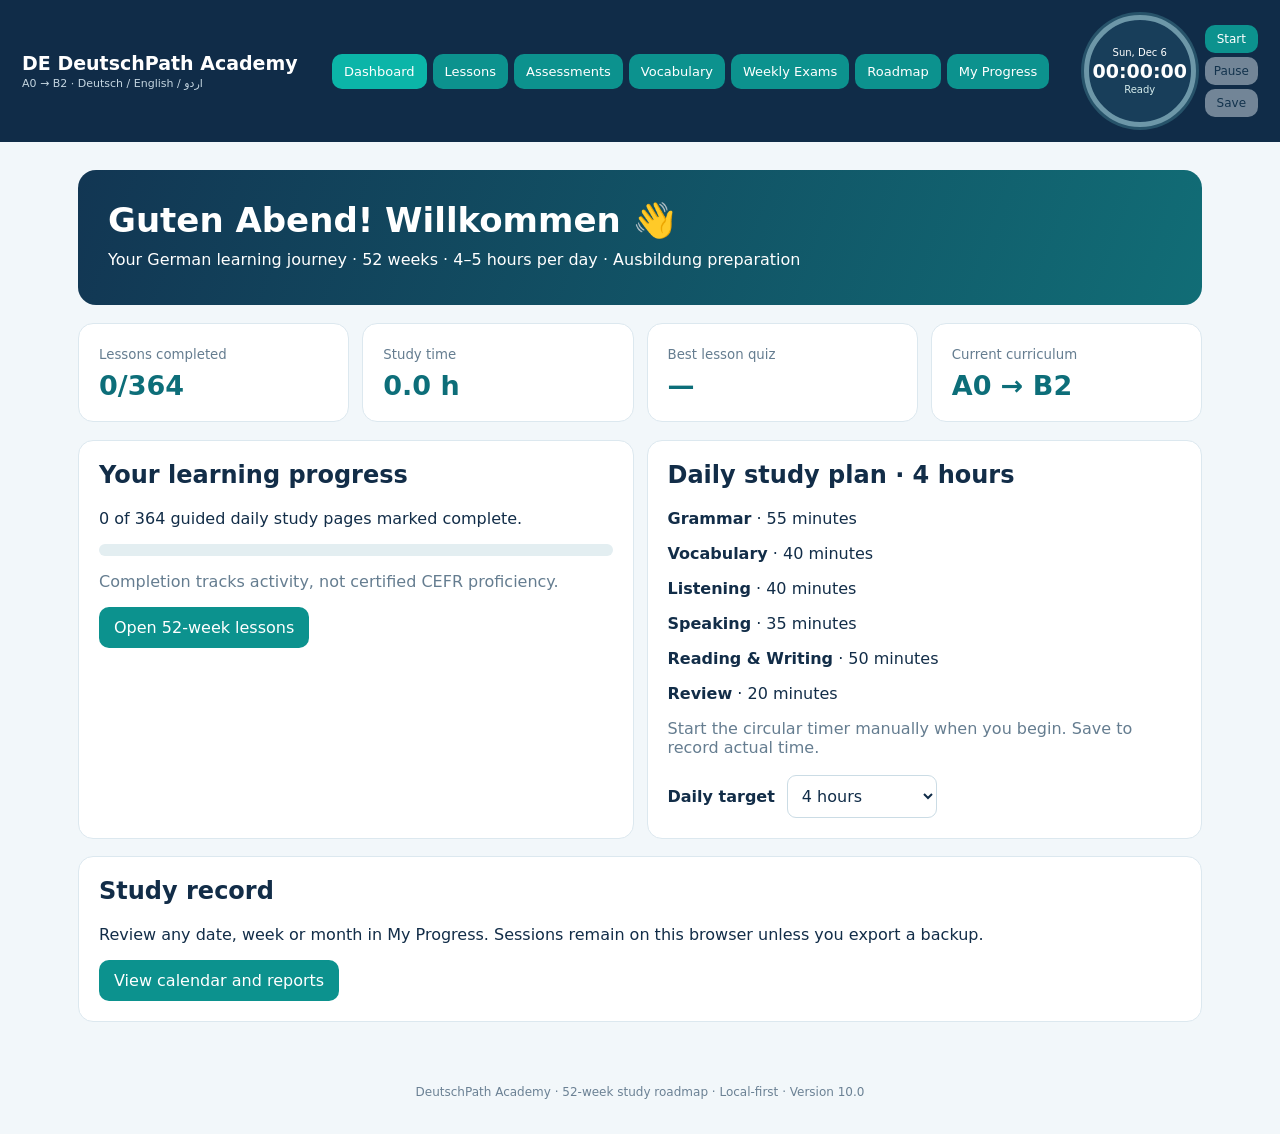
==== commit e7326733: "Add files via upload NEWWW" ====
--- a/index.html
+++ b/index.html
@@ -1 +1 @@
-<!doctype html><html lang="en"><head><meta charset="utf-8"><meta name="viewport" content="width=device-width,initial-scale=1"><meta name="theme-color" content="#102c48"><meta name="description" content="DeutschPath Academy: German A0–B2 learning roadmap, lessons and local study timer."><title>DeutschPath Academy | German A0–B2</title><link rel="stylesheet" href="assets/css/styles.css"><link rel="manifest" href="manifest.webmanifest"></head><body><header class="top"><div class="top-inner"><div class="brand"><strong>DE <span>DeutschPath Academy</span></strong><small>A0 → B2 · Deutsch / English / اردو</small></div><nav id="nav" aria-label="Main navigation"></nav><div class="timer-mini"><div class="clock-face" id="clockFace"><span id="liveDate"></span><b id="liveClock">00:00:00</b><small id="timerState">Ready</small></div><div class="timer-actions"><button id="startTimer" class="small">Start</button><button id="pauseTimer" class="small secondary">Pause</button><button id="saveTimer" class="small secondary">Save</button></div></div></div></header><main id="app" tabindex="-1"></main><footer>DeutschPath Academy · 52-week study roadmap · Local-first · Version 9.0</footer><script type="module" src="assets/js/app.js"></script></body></html>
+<!doctype html><html lang="en"><head><meta charset="utf-8"><meta name="viewport" content="width=device-width,initial-scale=1"><meta name="theme-color" content="#102c48"><meta name="description" content="DeutschPath Academy: German A0–B2 learning roadmap, lessons and local study timer."><title>DeutschPath Academy | German A0–B2</title><link rel="stylesheet" href="assets/css/styles.css"><link rel="manifest" href="manifest.webmanifest"></head><body><header class="top"><div class="top-inner"><div class="brand"><strong>DE <span>DeutschPath Academy</span></strong><small>A0 → B2 · Deutsch / English / اردو</small></div><nav id="nav" aria-label="Main navigation"></nav><div class="timer-mini"><div class="clock-face" id="clockFace"><span id="liveDate"></span><b id="liveClock">00:00:00</b><small id="timerState">Ready</small></div><div class="timer-actions"><button id="startTimer" class="small">Start</button><button id="pauseTimer" class="small secondary">Pause</button><button id="saveTimer" class="small secondary">Save</button></div></div></div></header><main id="app" tabindex="-1"></main><footer>DeutschPath Academy · 52-week study roadmap · Local-first · Version 10.0</footer><script type="module" src="assets/js/app.js"></script></body></html>
--- a/assets/css/styles.css
+++ b/assets/css/styles.css
@@ -0,0 +1,4 @@
+:root{font-family:Inter,system-ui,-apple-system,'Segoe UI',Arial,sans-serif;color:#122d48;background:#f2f7fa;font-synthesis:none}*{box-sizing:border-box}body{margin:0}button,input,select,textarea{font:inherit}button{cursor:pointer;border:0;border-radius:10px;background:#0c928e;color:white;padding:11px 15px}button:hover:not(:disabled){filter:brightness(.94)}button:focus-visible,input:focus-visible,textarea:focus-visible,select:focus-visible,.week-card:focus-visible{outline:3px solid #59c5c1;outline-offset:2px}button:disabled{opacity:.46;cursor:not-allowed}.secondary{background:#e5eff4;color:#173b53}.small{padding:7px 9px;font-size:12px}.top{background:#102c48;color:#fff}.top-inner{max-width:1420px;margin:auto;display:flex;align-items:center;justify-content:space-between;gap:18px;padding:15px 22px;flex-wrap:wrap}.brand strong{font-size:19px;white-space:nowrap}.brand small{display:block;color:#c4d5e0;margin-top:3px;font-size:11px}nav{display:flex;gap:6px;flex-wrap:wrap}nav button{font-size:13px;padding:10px 12px}nav button.active{background:#0bb5a8}.timer-mini{display:flex;gap:9px;align-items:center}.clock-face{width:112px;height:112px;border-radius:50%;border:5px solid #22b7aa;background:#183e5a;display:flex;align-items:center;justify-content:center;flex-direction:column;gap:2px;box-shadow:0 0 0 3px #27536a}.clock-face span{font-size:10px}.clock-face b{font-size:19px;font-variant-numeric:tabular-nums}.clock-face small{font-size:10px;color:#d5ecec}.timer-actions{display:flex;flex-direction:column;gap:4px}main{max-width:1160px;margin:28px auto;min-height:65vh;padding:0 18px}footer{text-align:center;color:#6b8194;font-size:12px;padding:35px 15px}.hero{border-radius:18px;padding:30px;background:linear-gradient(110deg,#123653,#116d76);color:white;margin-bottom:18px}.hero h1{font-size:clamp(24px,3vw,34px);margin:0 0 10px}.hero p{margin:6px 0}.grid{display:grid;gap:13px}.stats{grid-template-columns:repeat(4,minmax(0,1fr));margin-bottom:18px}.week-grid{grid-template-columns:repeat(5,minmax(0,1fr))}.lesson-grid{grid-template-columns:repeat(3,minmax(0,1fr))}.two{grid-template-columns:repeat(2,minmax(0,1fr))}.three{grid-template-columns:repeat(3,minmax(0,1fr))}.card,.panel,.week-card{background:white;border:1px solid #dce8ef;border-radius:15px;padding:20px}.panel{margin-bottom:17px}.panel h2{margin-top:0}.stat small,.muted{color:#657d90}.stat strong{font-size:27px;color:#0d6e79;display:block;margin-top:7px}.week-card{text-align:left;display:block;color:#183a51;width:100%;min-height:138px;transition:transform .12s,border-color .12s}.week-card:hover{transform:translateY(-2px);border-color:#15aaa1}.week-card b{display:block;font-size:17px;margin:8px 0}.week-card small{color:#637d90;display:block;line-height:1.5}.week-card em{font-size:12px;color:#008b84;display:block;margin-top:10px;font-style:normal}.kicker{color:#008d88;text-transform:uppercase;font-weight:750;letter-spacing:.08em;font-size:11px}.pill{background:#ddf5f1;color:#06786f;padding:6px 10px;border-radius:25px;display:inline-block;font-size:12px}.actions{display:flex;gap:9px;flex-wrap:wrap;margin:14px 0}.lesson-card h3{margin:10px 0}.lesson-card p{min-height:44px}.section-head{display:flex;align-items:center;justify-content:space-between;gap:12px;flex-wrap:wrap;margin-bottom:17px}.section-head h2{margin:0}.topic{padding:16px;background:#f2f7f9;border-radius:12px;margin:10px 0;border:1px solid #e0eaf0}.topic h3{margin-top:0}.vocab-grid{grid-template-columns:repeat(4,minmax(0,1fr))}.vocab-card{background:#f4f9fb;border:1px solid #dfe9ef;border-radius:12px;padding:14px}.vocab-card strong{display:block}.vocab-card small{display:block;margin:8px 0}.urdu{direction:rtl;text-align:right;font-family:'Noto Nastaliq Urdu','Noto Naskh Arabic',Tahoma,serif;line-height:2}.tabs{display:flex;gap:7px;flex-wrap:wrap;margin:20px 0}.tabs button.active{background:#087b78}.quiz-option{display:block;background:#f2f7f9;border-radius:8px;padding:9px;margin:5px 0}.quiz-option input{margin-right:8px}.question{border:1px solid #e0e9ed;border-radius:12px;padding:14px;margin:12px 0}.question.correct{border-color:#55bca4;background:#effbf6}.question.wrong{border-color:#e5af6e;background:#fff9f0}.question p{margin-bottom:0}.feedback{font-size:13px}.field{padding:10px;border:1px solid #cbdce5;border-radius:9px;background:white;color:#102c48;max-width:100%}textarea.field{width:100%;min-height:160px;resize:vertical}input.field,select.field{min-height:40px}.progress{background:#e3eef1;border-radius:20px;height:12px;overflow:hidden}.progress>div{height:100%;background:#119d93}.table-wrap{overflow-x:auto}table{border-collapse:collapse;width:100%;min-width:550px}th,td{border-bottom:1px solid #e4edf2;padding:11px;text-align:left}th{color:#527287;font-size:13px}.notice{border-left:4px solid #0a9e94;background:#e9f7f5;padding:12px;border-radius:7px}.error{color:#a44322}.ok{color:#087d66}.hidden{display:none!important}.stack{display:grid;gap:12px}.report-filter{display:flex;gap:9px;align-items:end;flex-wrap:wrap}.report-filter label{display:grid;gap:5px;font-size:13px}.empty{padding:30px;color:#657d90;text-align:center}.resource a{color:#087f80}.day-number{font-size:12px;color:#58788b}.note{font-size:13px;color:#617e90}.inline-stat{display:flex;gap:18px;flex-wrap:wrap}.inline-stat b{color:#087b78}@media(max-width:1000px){.week-grid{grid-template-columns:repeat(4,minmax(0,1fr))}.vocab-grid{grid-template-columns:repeat(3,minmax(0,1fr))}.top-inner{justify-content:center}}@media(max-width:700px){.week-grid{grid-template-columns:repeat(2,minmax(0,1fr))}.lesson-grid,.two,.three,.stats{grid-template-columns:repeat(2,minmax(0,1fr))}.vocab-grid{grid-template-columns:repeat(2,minmax(0,1fr))}.hero{padding:22px}.top-inner{align-items:center}.timer-mini{width:100%;justify-content:center}nav{justify-content:center}}@media(max-width:440px){.stats,.lesson-grid,.two,.three,.vocab-grid{grid-template-columns:1fr}.week-grid{grid-template-columns:repeat(2,minmax(0,1fr))}.card,.panel{padding:15px}nav button{padding:9px 8px;font-size:12px}.brand strong{font-size:17px}}
+
+/* V10: Extra resources, responsive topic cards and study goal */
+.resource-grid{grid-template-columns:repeat(auto-fit,minmax(230px,1fr));gap:12px;margin:18px 0}.resource-card{padding:16px;border:1px solid #dbe8ee;border-radius:12px;background:#f7fafc;display:flex;flex-direction:column;gap:8px}.resource-card p{flex:1;margin:0}.resource-link{display:inline-block;color:#087e7c;font-weight:700;overflow-wrap:anywhere}.goal-picker{margin-top:18px;display:flex;align-items:center;gap:12px;flex-wrap:wrap}.goal-picker .field{width:auto;min-width:150px}.topic{overflow-wrap:anywhere}@media(max-width:700px){.resource-grid{grid-template-columns:1fr}}
